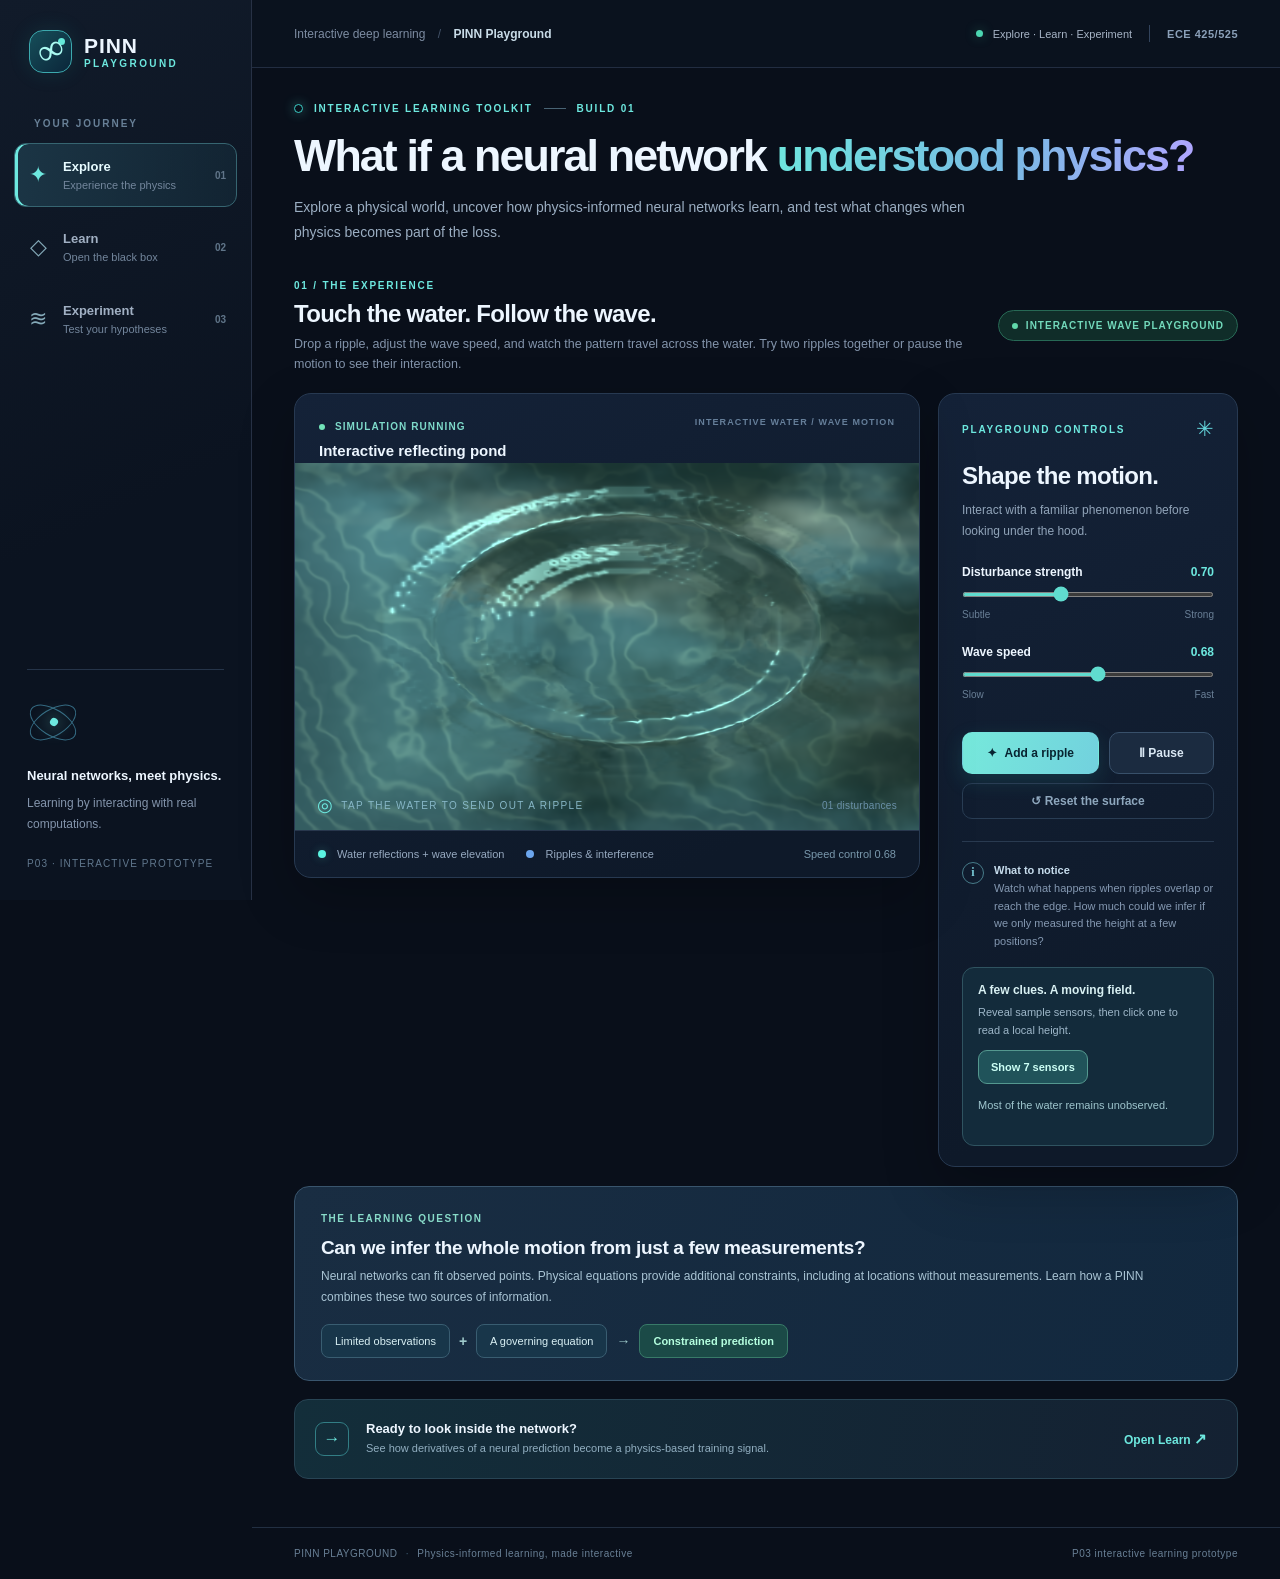
==== pinn-playground/index.html @ b694156a "Publish PINN Playground v5 CurveLinks for public sharing" ====
<!doctype html>
<html lang="en">
<head>
  <meta charset="utf-8" />
  <meta name="viewport" content="width=device-width, initial-scale=1" />
  <meta name="theme-color" content="#0a101c" />
  <title>PINN Playground — Interactive Physics-Informed Learning</title>
  <style>
:root{--bg:#090f1a;--left:#0d1522;--panel:#111d2d;--panel2:#172338;--border:#27334a;--muted:#8394ab;--muted2:#a0aec0;--text:#edf6ff;--cyan:#6de8df;--cyan2:#27b5c7;--purple:#aa9dff;--shadow:0 20px 55px rgba(0,0,0,.22)}*{box-sizing:border-box}html{scroll-behavior:smooth}body{margin:0;color:var(--text);background:var(--bg);font-family:Inter,ui-sans-serif,-apple-system,BlinkMacSystemFont,"Segoe UI",sans-serif;font-size:14px;-webkit-font-smoothing:antialiased}button,input{font:inherit}button{cursor:pointer}button:focus-visible,input:focus-visible{outline:2px solid var(--cyan);outline-offset:3px}button:disabled{opacity:.45;cursor:not-allowed}.app-shell{display:flex;min-height:100vh}.sidebar{width:252px;flex:none;background:linear-gradient(155deg,#111b2a,#0b1320 56%);border-right:1px solid #273145;min-height:100vh;padding:30px 14px;display:flex;flex-direction:column;position:sticky;top:0;height:100vh}.logo{display:flex;gap:12px;align-items:center;padding:0 15px 45px}.logo-art{position:relative;width:43px;height:43px;border:1px solid #3ca9ae;border-radius:14px;display:grid;place-items:center;background:linear-gradient(135deg,#164e59,#0b263a);box-shadow:0 0 22px #22beb51f}.logo-loop{font-family:Georgia,serif;font-size:37px;line-height:1;color:#aafaf1;transform:rotate(-26deg);margin-top:-4px}.logo-dot{position:absolute;background:#64e8d8;width:7px;height:7px;top:7px;right:6px;border-radius:50%}.logo-word{display:flex;flex-direction:column;line-height:1.15;letter-spacing:1px}.logo-word b{font-size:21px;letter-spacing:.9px}.logo-word small{font-size:10px;color:var(--cyan);font-weight:700;letter-spacing:2.4px}.nav-group-label{font-size:10px;letter-spacing:2px;color:#688097;font-weight:750;padding:0 20px 14px}.side-links{display:flex;flex-direction:column;gap:8px}.nav-link{width:100%;border:1px solid transparent;background:transparent;color:#a1b0c3;text-align:left;display:flex;align-items:center;gap:12px;border-radius:12px;padding:15px 10px;transition:background .2s,border-color .2s}.nav-link.active{background:linear-gradient(95deg,#1b3545,#16303f7f);border-color:#366571;box-shadow:inset 3px 0 0 var(--cyan);color:#e7fbff}.nav-link:hover{background:#1a2b3b}.nav-icon{font-size:22px;color:#84a9b8;width:26px;text-align:center;font-weight:400}.nav-link.active .nav-icon{color:var(--cyan)}.nav-link span:nth-child(2){flex:1;display:flex;flex-direction:column;gap:5px}.nav-link b{font-size:13px;font-weight:700}.nav-link small{font-size:11px;color:#73869c}.nav-index{font-size:10px;color:#607589;font-weight:600}.sidebar-bottom{margin-top:auto;margin-inline:13px;border-top:1px solid #253449;padding-top:25px}.sidebar-bottom b{display:block;font-size:13px;line-height:1.5}.sidebar-bottom p{font-size:12px;color:var(--muted);line-height:1.7;margin:8px 0 20px}.tiny-orbit{width:62px;height:55px;position:relative;margin-bottom:16px}.tiny-orbit span{position:absolute;border:1px solid #356b83;border-radius:50%;width:52px;height:27px;top:14px;left:0;transform:rotate(32deg)}.tiny-orbit span:nth-child(2){transform:rotate(-32deg)}.tiny-orbit span:nth-child(3){width:8px;height:8px;border:0;background:var(--cyan);top:23px;left:23px;box-shadow:0 0 18px var(--cyan)}.version{font-size:10px;color:#61788e;letter-spacing:1.1px}.workspace{min-width:0;flex:1}.topbar{height:68px;padding:0 42px;display:flex;align-items:center;justify-content:space-between;border-bottom:1px solid #222d41;background:#0c1421b8}.breadcrumbs{color:#7d8ca2;font-size:12px}.breadcrumbs span{color:#435369;margin:0 9px}.breadcrumbs b{color:#c9dce8;font-weight:600}.topbar-right{display:flex;align-items:center;gap:10px;color:#a7b4c6;font-size:11px}.live-dot{width:7px;height:7px;background:#4cd6b1;border-radius:50%;box-shadow:0 0 12px #4bd8aa60}.topbar-divider{width:1px;height:17px;background:#32435c;margin:0 7px}.mini-mark{color:#8ba0b9;font-weight:700;letter-spacing:.5px}.main-content{max-width:1440px;margin:auto;padding:35px 42px 48px}.eyebrow,.section-kicker,.small-kicker{font-weight:750;letter-spacing:1.8px;font-size:10px;color:var(--cyan)}.eyebrow{display:flex;gap:11px;align-items:center}.eyebrow-pulse{border:1px solid #3dd1c9;border-radius:50%;width:9px;height:9px;display:inline-block;box-shadow:0 0 12px #59ddd670}.hero-line{width:22px;height:1px;background:#486374}.hero{margin:0 0 31px}.hero h1{font-size:clamp(30px,3.5vw,46px);letter-spacing:-1.9px;line-height:1.2;margin:15px 0 12px;max-width:990px;font-weight:760}.hero h1 span{background:linear-gradient(100deg,#6ee6de,#78bae4 55%,#b0a5ff);-webkit-background-clip:text;background-clip:text;color:transparent}.hero p{font-size:14px;color:#9baec2;line-height:1.8;max-width:720px;margin:0}.view{display:none}.view.active{display:block;animation:fadein .25s ease}@keyframes fadein{from{opacity:.4;transform:translateY(5px)}to{opacity:1;transform:translateY(0)}}.section-heading{display:flex;gap:15px;align-items:center;justify-content:space-between;margin-bottom:19px}.section-heading h2{font-size:24px;letter-spacing:-.7px;margin:8px 0 6px}.section-heading p{color:var(--muted);font-size:12.5px;line-height:1.6;margin:0;max-width:800px}.demo-pill{border:1px solid #276955;border-radius:100px;padding:9px 13px;font-size:10px;font-weight:700;letter-spacing:1px;white-space:nowrap;color:#72d9bb;background:#102d29}.tiny-check{display:inline-block;width:6px;height:6px;background:#61d8aa;border-radius:50%;vertical-align:middle;margin-right:4px}.explore-grid{display:grid;grid-template-columns:minmax(0,2.05fr) minmax(300px,.92fr);gap:18px}.stage-card,.controls-panel,.lesson-card,.result-card,.experiment-card,.history-card{background:linear-gradient(155deg,#142238,#0e1929 85%);border:1px solid #273951;border-radius:17px;box-shadow:var(--shadow)}.stage-card{overflow:hidden;position:relative}.stage-top{display:flex;justify-content:space-between;align-items:start;padding:23px 24px 4px;position:relative;z-index:2}.stage-top h3{font-size:15px;margin:9px 0 0}.stage-status{font-size:10px;color:#7edaca;font-weight:700;letter-spacing:1.1px}.stage-status span{width:6px;height:6px;background:#72e4b9;display:inline-block;border-radius:50%;margin-right:6px}.stage-label{font-size:9px;letter-spacing:1.1px;color:#667f9a;font-weight:750}.stage-card canvas{display:block;width:100%;height:367px;touch-action:none;cursor:crosshair}.canvas-hint{position:absolute;bottom:65px;left:22px;right:22px;display:flex;align-items:center;font-size:10px;letter-spacing:1.35px;color:#87b7c7;pointer-events:none}.mouse-graphic{color:var(--cyan);font-size:18px;margin-right:7px}.canvas-coord{margin-left:auto;font-size:10px;color:#6a90a8;letter-spacing:.3px}.stage-footer{border-top:1px solid #28374d;padding:17px 23px;display:flex;align-items:center;gap:22px;font-size:11px;color:#96a9c0}.legend-spot{display:inline-block;width:8px;height:8px;border-radius:50%;margin-right:8px}.legend-spot.cyan{background:#5af3e1;box-shadow:0 0 10px #5af3e142}.legend-spot.blue{background:#6ca6ed}.legend-spot.purple{background:#a599ff}.stage-fps{margin-left:auto;color:#7998ac}.controls-panel{padding:23px 23px 20px}.panel-topline{display:flex;justify-content:space-between;align-items:center}.sparkle{font-size:21px;color:#63d3d9}.controls-panel h3{font-size:24px;line-height:1.2;letter-spacing:-.7px;margin:21px 0 9px}.controls-panel>p{color:#91a4b9;font-size:12px;line-height:1.75;margin:0 0 23px}.control-row{display:flex;align-items:center;justify-content:space-between;gap:10px;margin:0 0 13px;font-size:12px;font-weight:600}.control-row span{font-size:12px;color:var(--cyan);font-variant-numeric:tabular-nums}.control-row.second{margin-top:25px}input[type=range]{width:100%;accent-color:#60dccf;cursor:pointer;display:block;margin:0;height:5px}.range-ends{display:flex;justify-content:space-between;font-size:10px;color:#697f96;margin-top:12px}.button-pair{display:grid;grid-template-columns:1fr .77fr;gap:10px;margin-top:32px}.primary-btn,.secondary-btn,.reset-btn{border-radius:10px;border:1px solid transparent;padding:13px 10px;font-size:12px;font-weight:750}.primary-btn{background:linear-gradient(110deg,#76e9db,#72d1de);color:#082431;box-shadow:0 7px 20px #27aea72c}.primary-btn:hover{filter:brightness(1.1)}.primary-btn span{margin-right:5px}.secondary-btn{background:#1b2b40;color:#dae8f4;border-color:#38506a}.secondary-btn:hover,.reset-btn:hover{background:#28405b}.reset-btn{width:100%;color:#8ea7bd;background:transparent;border-color:#293d54;margin-top:9px;padding:10px}.panel-fact{display:flex;gap:10px;border-top:1px solid #293a50;margin-top:22px;padding-top:20px}.fact-icon{display:grid;place-items:center;width:22px;height:22px;flex:none;border:1px solid #477b89;border-radius:50%;font-family:Georgia;color:#78c8d5;font-weight:bold;font-size:12px}.panel-fact p{margin:0;color:#8498b1;font-size:11px;line-height:1.62}.panel-fact b{color:#c6dcec}.bottom-strip{margin-top:18px;border:1px solid #284454;border-radius:14px;background:linear-gradient(100deg,#132e3a,#142132);display:flex;align-items:center;gap:17px;padding:18px 20px}.bottom-strip-icon{display:grid;place-items:center;width:34px;height:34px;flex:none;border-radius:9px;border:1px solid #327e85;color:var(--cyan);font-size:17px}.bottom-strip>div:nth-child(2){flex:1;display:flex;flex-direction:column;gap:5px}.bottom-strip strong{font-size:13px}.bottom-strip span{color:#91aec0;font-size:11px;line-height:1.45}.inline-link{color:var(--cyan);border:0;background:transparent;font-weight:750;font-size:12px;white-space:nowrap;padding:10px}.inline-link span{color:inherit;font-size:15px}.mobile-tabs{display:none}footer{border-top:1px solid #222f42;padding:20px 42px;color:#698096;display:flex;justify-content:space-between;gap:10px;font-size:10px;letter-spacing:.5px}footer i{font-style:normal;color:#416075;margin:0 5px}
/* Learn */.learn-flow{display:flex;align-items:stretch;gap:6px;margin:21px 0 18px}.flow-box{min-width:0;flex:1;border-radius:12px;border:1px solid #35415b;background:#15233a;padding:17px 14px 15px;position:relative}.flow-box.neural{background:#1a293c;border-color:#3e6177}.flow-box.highlight-flow{background:#15343c;border-color:#388384}.flow-number{font-size:10px;color:#71bcd1;font-weight:750;letter-spacing:1px;margin-bottom:14px}.flow-box b{display:block;font-size:13px}.flow-box p{font-family:Georgia,"Times New Roman",serif;margin:13px 0;font-size:15px;color:#86e4da}.flow-box small{font-size:10px;color:#7890a9}.flow-arrow{display:flex;align-items:center;font-size:25px;color:#578c94}.learn-grid{display:grid;grid-template-columns:1fr 1fr;gap:18px}.lesson-card,.result-card{padding:24px;min-height:401px}.card-heading{display:flex;align-items:start;justify-content:space-between;gap:12px}.card-heading h3{font-size:22px;letter-spacing:-.6px;margin:8px 0 12px}.subtle-tag{background:#192d3c;border:1px solid #355161;color:#99bfca;border-radius:100px;font-size:9px;letter-spacing:1px;padding:8px 11px;font-weight:700;white-space:nowrap}.lesson-card>p{font-size:12px;color:#8aa0b7;line-height:1.65;margin:0 0 22px}.probe-controls{display:grid;grid-template-columns:repeat(3,minmax(0,1fr));gap:14px}.probe-controls label{display:block;font-size:11px;color:#a7b9cd;font-weight:600;margin-bottom:14px}.probe-controls label span{display:block;color:var(--cyan);margin-top:5px;font-variant-numeric:tabular-nums}.probe-mini{border-top:1px solid #2c3e50;margin-top:24px;padding-top:16px;display:flex;align-items:center;gap:20px}.probe-mini canvas{width:50%;max-height:135px;border:1px solid #284154;border-radius:9px}.probe-mini>div{flex:1}.probe-mini p{font-size:11px;color:#8c9eb5;line-height:1.65}.probe-coordinate{display:inline-block;color:#7bdad2;background:#18373f;border-radius:7px;padding:7px 10px;font-size:11px;font-variant-numeric:tabular-nums}.value-tiles{display:grid;grid-template-columns:1fr 1fr;gap:12px}.value-tiles>div{background:#101c2d;border:1px solid #2c3b50;border-radius:10px;padding:14px}.value-tiles span,.value-tiles small{display:block;font-size:10px;color:#8ea1b5}.value-tiles strong{display:block;font-size:25px;letter-spacing:-.7px;margin:11px 0;color:#e4f8fc;font-variant-numeric:tabular-nums}.value-tiles small{font-family:Georgia,serif}.residual-result{border:1px solid #377880;border-radius:10px;background:linear-gradient(90deg,#193945,#13313c);margin-top:13px;display:flex;align-items:center;justify-content:space-between;padding:14px;gap:10px}.residual-result span{font-size:9px;letter-spacing:1.3px;color:#69d9d8;font-weight:700}.residual-result p{font-size:12px;color:#b5d4dd;margin:5px 0 0;font-family:Georgia,serif}.residual-result strong{font-size:25px;color:#84f7e7;font-variant-numeric:tabular-nums}.result-note{display:flex;gap:11px;margin-top:15px}.result-note>span{font-size:17px;color:var(--cyan)}.result-note p{color:#93afbd;font-size:11px;line-height:1.65;margin:0}.result-note b{color:#d1e9e6}.concept-strip{display:grid;grid-template-columns:1fr 60px 1fr;border:1px solid #2c3c52;border-radius:14px;margin-top:18px;background:#111d2b;overflow:hidden}.concept-strip>div:first-child,.concept-strip>div:last-child{padding:21px 23px}.concept-strip h3{font-size:15px;margin:11px 0 7px}.concept-strip h3 em{font-style:normal;color:var(--cyan)}.concept-strip p{color:#879bb2;margin:0;font-size:11px;line-height:1.65}.compare-line{display:grid;place-items:center;border-left:1px solid #243a4c;border-right:1px solid #243a4c}.compare-line span{font-size:22px;color:var(--cyan)}
/* Experiment */.experiment-card{padding:24px}.experiment-head{display:flex;justify-content:space-between;align-items:center}.experiment-head h3{font-size:21px;letter-spacing:-.3px;margin:8px 0 0}.model-switch{display:grid;grid-template-columns:repeat(3,1fr);gap:10px;margin:23px 0}.model-option{text-align:left;border-radius:11px;padding:14px 16px;background:#121f30;border:1px solid #354458;color:#b6c6d7;display:flex;flex-direction:column;gap:5px}.model-option.active{background:linear-gradient(120deg,#1a4748,#123840);border-color:#5fbabb;box-shadow:inset 3px 0 #73ebde;color:#e5fffe}.model-option:hover{border-color:#7297a8}.model-option b{font-size:12px}.model-option span{font-size:11px;color:#86a4af}.time-row{display:flex;gap:16px;align-items:center;margin-bottom:20px}.time-row label{white-space:nowrap;color:#94a8bb;font-size:11px}.time-row strong{color:var(--cyan);margin-left:10px}.time-row input{flex:1}.viz-three{display:grid;grid-template-columns:repeat(3,minmax(0,1fr));gap:14px}.heat-panel{min-width:0;background:#0d1725;border:1px solid #304158;border-radius:11px;overflow:hidden}.heat-head{display:flex;align-items:center;gap:8px;padding:12px 13px}.heat-head span{font-size:9px;color:#78cbd2}.heat-head b{font-size:12px}.heat-panel canvas{display:block;width:100%;height:204px;image-rendering:auto}.heat-panel small{display:block;color:#7f95a8;font-size:10px;padding:11px 13px;line-height:1.35}.metric-row{display:grid;grid-template-columns:repeat(3,1fr);gap:12px;margin-top:16px}.metric-row>div{border:1px solid #304b5b;background:#132638;padding:16px;border-radius:11px}.metric-row span{display:block;color:#7d9eb4;font-size:9px;letter-spacing:.8px;font-weight:700;min-height:25px}.metric-row strong{font-size:24px;color:#85eddf;display:block;margin-top:5px;font-variant-numeric:tabular-nums}.history-card{padding:24px;margin-top:18px}.history-card canvas{width:100%;height:175px;display:block;margin-top:8px}.history-legend{display:flex;gap:20px;color:#91a6b9;font-size:11px}.history-note{margin:15px 0 0;color:#8094aa;font-size:10px;line-height:1.6}
@media(max-width:1250px){.sidebar{width:216px}.main-content{padding:31px 25px}.topbar{padding:0 25px}.explore-grid{grid-template-columns:1.6fr 1fr}.controls-panel{padding:19px}.stage-card canvas{height:343px}}@media(max-width:980px){.sidebar{display:none}.main-content{padding:26px}.mobile-tabs{display:flex;gap:8px;margin-bottom:23px}.mobile-tabs button{padding:9px 14px;border:1px solid #2d4655;background:#142136;color:#9dadc0;border-radius:10px}.mobile-tabs button.active{border-color:#59aea8;color:#77e9d9}.stage-card canvas{height:330px}}@media(max-width:750px){.topbar{padding:0 17px}.mini-mark,.topbar-divider{display:none}.main-content{padding:22px 14px 36px}.hero h1{font-size:32px}.section-heading{align-items:start;flex-direction:column}.explore-grid,.learn-grid{grid-template-columns:1fr}.stage-card canvas{height:320px}.learn-flow{display:grid;grid-template-columns:1fr 16px 1fr}.flow-arrow{display:none}.concept-strip{grid-template-columns:1fr}.compare-line{height:35px}.viz-three{grid-template-columns:1fr}.heat-panel canvas{height:240px}.metric-row{grid-template-columns:1fr}.experiment-head{align-items:start;flex-direction:column;gap:9px}.model-switch{grid-template-columns:1fr}.time-row{flex-direction:column;align-items:stretch}.bottom-strip{flex-wrap:wrap}.inline-link{margin-left:auto}footer{padding:18px;flex-direction:column}}@media(max-width:460px){.hero h1{font-size:27px}.topbar-right{font-size:9px}.breadcrumbs{font-size:10px}.stage-top{padding:18px}.stage-card canvas{height:260px}.stage-footer{gap:10px;padding:14px;font-size:9px}.controls-panel{padding:19px}.probe-controls{grid-template-columns:1fr}.probe-mini{flex-direction:column}.probe-mini canvas{width:100%}}

.generic-principle{background:linear-gradient(100deg,#102f37,#142438);border:1px solid #2b6d75;border-radius:12px;padding:14px 19px;display:flex;gap:18px;align-items:center;margin:13px 0 0}.generic-principle strong{flex:none;color:#7de4df;font-size:10px;letter-spacing:1.3px}.generic-principle span{color:#b1c8d7;font-size:12px;line-height:1.6}.generic-principle em{font-family:Georgia,serif;color:#d2e8ee;font-size:14px;font-style:normal}@media(max-width:600px){.generic-principle{align-items:start;flex-direction:column;gap:7px}}

/* The water is a reflective pool, not a gridded height-mesh plot. */
#water-canvas{cursor:crosshair;touch-action:manipulation;background:radial-gradient(ellipse at 50% 30%,#275b64,#0b2529)}

/* v3: structured Learn page adapted from the P03 brainstorming sheet.
 * White lesson cards deliberately separate explanation from the dark live-compute panels.
 */
.learn-intro{display:flex;align-items:flex-start;gap:15px;border:1px solid #315f72;background:linear-gradient(125deg,#132f40,#13253a);padding:16px 19px;border-radius:13px;color:#c9e3ee;font-size:13px;line-height:1.72;margin-bottom:17px}
.learn-intro b{color:#f4fcff}.learn-intro em{font-style:normal;color:#83f1e2;font-weight:700}.intro-star{display:grid;place-items:center;flex:none;border:1px solid #3d8692;background:#1f5364;border-radius:11px;width:33px;height:33px;color:#a2faf0;font-size:22px}
.learn-lesson-grid{display:grid;grid-template-columns:repeat(3,minmax(0,1fr));align-items:stretch;gap:14px}
.learn-chapter{background:#f7faff;color:#24354e;border:1px solid #b8c9e1;border-radius:15px;padding:19px 17px 16px;min-width:0;box-shadow:0 14px 25px #00000024;display:flex;flex-direction:column;gap:12px}
.chapter-head{display:flex;gap:10px;align-items:center;padding-bottom:9px;border-bottom:1px solid #e0e8f3}
.chapter-index{flex:none;width:31px;height:31px;border-radius:50%;display:grid;place-items:center;color:#fff;font-size:15px;background:#286ee2;box-shadow:0 5px 11px #2467d13f;font-weight:750}
.chapter-head h3{margin:0;color:#172d51;font-size:16px;letter-spacing:-.25px;line-height:1.25}
.chapter-head p{margin:3px 0 0;color:#66819f;font-size:10.5px;line-height:1.3}
.chapter-intro{font-size:12px;line-height:1.63;color:#566b87;margin:0;min-height:90px}
.chapter-intro b{color:#234b84}
.nn-visual{border:1px solid #dce5f2;background:#fff;border-radius:10px;padding:10px 7px;display:flex;align-items:center;justify-content:space-between;gap:3px;min-height:113px}
.nn-inout{flex:none;width:65px;display:flex;flex-direction:column;align-items:center;justify-content:center;gap:5px;background:#eaf3ff;border-radius:8px;min-height:49px;border:1px solid #cae0fb}
.nn-inout b{font-family:Georgia,'Cambria Math',serif;font-size:14px;color:#184b95;font-weight:650;white-space:nowrap}.nn-inout small{font-size:9px;color:#6682a5}
.nn-inout.output{width:58px;background:#eaf8ff}.nn-arrow{color:#88a8ce;font-size:18px;font-weight:700;flex:none}
.nn-svg{width:100%;min-width:70px;height:90px}
.learning-subhead{display:flex;gap:10px;align-items:baseline;justify-content:space-between;margin-top:2px}.learning-subhead b{color:#203854;font-size:12px}.learning-subhead small{color:#7a8da6;font-size:10px}
.learn-chart{display:block;width:100%;height:150px;min-width:0;background:#fff;border:1px solid #dce6f3;border-radius:9px}
.equation-box{padding:12px 12px 11px;border-radius:9px;background:#e9f1fc;border:1px solid #d2e2f5;display:flex;flex-direction:column;gap:6px}
.equation-box span{font-size:10px;font-weight:750;letter-spacing:.7px;color:#386aa8;text-transform:uppercase}
.equation-box strong{font-family:Georgia,'Cambria Math',serif;font-size:14px;font-weight:550;line-height:1.5;overflow-wrap:anywhere;color:#234a82}
.equation-box small{font-size:10.5px;color:#677e9b;line-height:1.4}
.equation-box.blue{margin-top:auto}.equation-box.gold{background:#fff7e6;border-color:#f5dbaf}.equation-box.gold strong{color:#7b5723}.equation-box.gold span{color:#a87934}
.physics-example{background:#eaf0fb;border:1px solid #d8e2f5;border-radius:9px;padding:11px;display:flex;flex-direction:column;align-items:center;gap:4px}
.physics-example span{font-size:9px;letter-spacing:.8px;font-weight:800;color:#5575a0}.physics-example strong{font-family:Georgia,'Cambria Math',serif;font-size:20px;color:#1f5598;font-weight:500}.physics-example small{text-align:center;color:#6b82a0;font-size:10px}
.physics-mini-flow{display:flex;gap:6px;align-items:center;justify-content:space-between;padding:0 2px}
.physics-mini-flow>span{font-size:17px;color:#87a0be}.physics-mini-flow>div{display:flex;flex-direction:column;align-items:center;justify-content:center;gap:3px;flex:1;min-width:0;border:1px solid #d6e1f0;background:#fff;padding:8px 4px;border-radius:7px;color:#3561a4;font-weight:750;font-family:Georgia,serif;font-size:15px;min-height:60px}
.physics-mini-flow>div small{font-family:Inter,system-ui,sans-serif;color:#71849e;font-weight:500;font-size:8.5px;text-align:center}
.physics-mini-flow>div.auto-diff-node{background:#e7f0ff;color:#2169d3;border-color:#aac8f3}
.sample-legend{display:flex;flex-wrap:wrap;gap:11px 15px;font-size:9.5px;color:#536b85;font-weight:600}.sample-legend span{display:inline-flex;align-items:center;gap:5px}.sample-dot{display:inline-block;width:8px;height:8px;border-radius:50%}.sample-data{background:#3489e9}.sample-physics{background:#df9040}
.learning-caption{color:#607997;font-size:10px;line-height:1.5;margin:0}
.loss-ingredients{display:flex;flex-direction:column;gap:7px}
.loss-item{display:flex;gap:9px;align-items:center;padding:8px;border:1px solid #dfe6ef;background:white;border-radius:9px;min-height:53px}
.loss-glyph{flex:none;display:grid;place-items:center;width:32px;height:34px;border-radius:8px;font-size:14px;font-weight:800}
.loss-glyph.data{color:#2b73cd;background:#e7f2ff}.loss-glyph.physics{color:#c7772d;background:#fff0dd;font-size:21px}.loss-glyph.initial{color:#12939c;background:#e2f7f7;font-size:10px}.loss-glyph.boundary{color:#8556bf;background:#f2ebfc;font-size:17px}.loss-glyph.velocity{color:#6879b6;background:#ebefff;font-size:20px}
.loss-item>div{min-width:0}.loss-item b{display:flex;justify-content:space-between;gap:6px;font-size:10.8px;line-height:1.2;color:#1d3150}.loss-item b em{font-family:Georgia,serif;font-weight:600;font-size:11px;color:#4774a6;white-space:nowrap}.loss-item small{display:block;font-size:9.6px;line-height:1.45;color:#6f83a0;margin-top:4px}
.total-loss{margin-top:auto;padding:11px;background:#eaf3ff;border:1px solid #ccdef6;border-radius:10px;display:flex;flex-direction:column;gap:5px}
.total-loss span{font-size:9.5px;color:#3565a6;font-weight:800;letter-spacing:.7px}.total-loss strong{font-family:Georgia,'Cambria Math',serif;font-size:12.7px;line-height:1.7;color:#21518c;font-weight:650;overflow-wrap:anywhere}.total-loss small{font-size:10px;color:#6d809d}
.learning-aha{display:flex;align-items:flex-start;gap:10px;background:#fff5d7;border:1px solid #f5dc91;border-radius:9px;padding:10px;color:#715321}.learning-aha>span{font-size:20px;color:#bd8108}.learning-aha p{font-size:10.7px;line-height:1.5;margin:0}.learning-aha em{font-style:normal;font-weight:750}
.takeaway-panel{border:1px solid #396c7a;background:linear-gradient(100deg,#14283c,#102336);padding:16px 20px 18px;border-radius:13px;margin-top:17px}
.takeaway-title{display:flex;align-items:center;gap:10px;margin-bottom:13px}.takeaway-symbol{width:27px;height:27px;border-radius:8px;background:#226579;color:#b1fff0;display:grid;place-items:center;font-size:18px}.takeaway-title b{font-size:14px;color:#f3fdff}.takeaway-title>span:last-child{color:#9fbac9;font-size:11px;margin-left:4px}
.takeaway-steps{display:grid;grid-template-columns:repeat(4,1fr);gap:10px}.takeaway-steps>div{padding:11px;min-height:82px;border:1px solid #315167;border-radius:9px;background:#152e42;display:flex;flex-direction:column;gap:6px;position:relative;padding-left:38px}.takeaway-steps>div>span{display:grid;place-items:center;background:#1d6b96;color:#dafaff;width:22px;height:22px;border-radius:50%;font-size:11px;font-weight:800;position:absolute;left:10px;top:10px}.takeaway-steps b{font-size:11px;color:#f2fbff}.takeaway-steps small{font-size:10px;line-height:1.5;color:#a5bdc9}
.numerical-inspector{background:linear-gradient(140deg,#132338,#0b1829);border:1px solid #30506c;border-radius:14px;margin-top:16px;overflow:hidden}
.numerical-inspector>summary{cursor:pointer;display:flex;align-items:center;gap:13px;padding:16px 20px;list-style:none}
.numerical-inspector>summary::-webkit-details-marker{display:none}
.inspector-icon{flex:none;width:33px;height:33px;display:grid;place-items:center;border-radius:10px;background:#153d4e;border:1px solid #367585;color:#7bead9;font-size:19px}
.numerical-inspector summary span:nth-child(2){display:flex;flex-direction:column;gap:5px}.numerical-inspector summary b{color:#f1ffff;font-size:13px}.numerical-inspector summary small{font-size:11px;color:#96abbd}.inspector-chevron{margin-left:auto;font-size:24px;color:#7fc7cd;transition:transform .2s}.numerical-inspector[open] .inspector-chevron{transform:rotate(180deg)}.inspector-content{border-top:1px solid #30465a;padding:19px}.inspector-intro{line-height:1.6;color:#9fc1d0;font-size:12px;margin-bottom:17px}.inspector-intro b{color:#d9f5fa}.numerical-inspector .learn-grid{margin-top:0}
/* v3: transparent training model specification and continuity from Explore. */
.experiment-bridge{border:1px solid #387b83;background:linear-gradient(125deg,#102c3b,#15273b 65%,#19233a);border-radius:15px;padding:19px 21px;margin-bottom:17px}
.bridge-kicker{font-size:10px;letter-spacing:1.4px;color:#79e0db;font-weight:750}
.bridge-row{display:grid;grid-template-columns:1fr 40px 1fr;gap:9px;align-items:center;margin-top:13px}
.bridge-row>div{min-width:0;background:#173344;border:1px solid #355b6f;border-radius:10px;padding:13px 14px;display:flex;flex-direction:column;gap:5px;min-height:86px}
.bridge-row>div>span{font-size:9px;letter-spacing:1.3px;color:#76b6cd;font-weight:800}.bridge-row b{font-size:15px;color:#f0fbff}.bridge-row small{font-size:11px;color:#a0c0d0;line-height:1.5}.bridge-arrow{text-align:center;color:#80e9e0;font-size:25px}
.experiment-bridge>p{color:#b9d0dc;font-size:12px;line-height:1.6;margin:13px 0 8px}.experiment-bridge>p b{color:white}.experiment-bridge>p em{font-style:normal;color:#8cefe6;font-weight:750}
.bridge-equation{border-top:1px solid #3a6171;padding-top:12px;color:#8abacc;font-weight:700;display:flex;align-items:center;gap:12px;font-size:10px;letter-spacing:.9px}.bridge-equation strong{font-family:Georgia,'Cambria Math',serif;font-size:17px;color:#9beddf;letter-spacing:0;font-weight:600}
.model-spec{background:linear-gradient(155deg,#17243a,#101d31);border:1px solid #36536e;border-radius:15px;padding:21px 23px;margin-bottom:18px}
.model-spec-title{display:flex;align-items:center;justify-content:space-between;gap:10px}.model-spec-title h3{margin:6px 0 0;font-size:19px;letter-spacing:-.35px}.model-spec-summary{font-size:12px;line-height:1.7;color:#aabfd2;margin:15px 0 15px}.model-spec-summary b{color:#e3f6fe}
.model-spec-grid{display:grid;grid-template-columns:repeat(4,minmax(0,1fr));gap:9px}
.model-spec-grid>div{border:1px solid #31526b;border-radius:10px;background:#122b41;padding:12px 11px;min-width:0;display:flex;flex-direction:column;gap:7px}
.model-spec-grid span{color:#79c6d5;font-size:9px;font-weight:800;letter-spacing:1px}.model-spec-grid b{color:#f0fdff;font-size:13px;line-height:1.3}.model-spec-grid small{color:#8eacc1;font-size:10px;line-height:1.5}
.model-loss-equation{display:flex;align-items:center;gap:13px;flex-wrap:wrap;border-top:1px solid #2a485d;margin-top:14px;padding-top:14px}.model-loss-equation span{color:#76bbc8;font-weight:750;font-size:10px;letter-spacing:.7px}.model-loss-equation strong{font-family:Georgia,'Cambria Math',serif;color:#c6e8f5;font-size:14px;font-weight:550;line-height:1.6}
.model-future{color:#9eb4c7;font-size:11px;line-height:1.65;margin:12px 0 0}.model-future b{color:#c4e3ef}.model-future em{font-style:normal;color:#92ede0;font-weight:800}
@media(max-width:1250px){.learn-lesson-grid{grid-template-columns:repeat(3,minmax(0,1fr));gap:10px}.learn-chapter{padding:16px 12px}.nn-inout{width:53px}.nn-inout.output{width:49px}.nn-svg{min-width:54px}.chapter-head h3{font-size:14.5px}.model-spec-grid{grid-template-columns:repeat(2,minmax(0,1fr))}}
@media(max-width:950px){.learn-lesson-grid{grid-template-columns:1fr;gap:16px}.learn-chapter{padding:19px;gap:13px}.chapter-intro{min-height:0}.nn-svg{max-width:160px}.learn-chart{max-width:560px;height:172px}.takeaway-steps{grid-template-columns:repeat(2,1fr)}.learn-lesson-grid .total-loss{margin-top:7px}.bridge-row{grid-template-columns:1fr 27px 1fr}}
@media(max-width:650px){.learn-intro{font-size:12px}.takeaway-title{align-items:flex-start;flex-wrap:wrap}.takeaway-title>span:last-child{width:100%;margin-left:0}.takeaway-steps{grid-template-columns:1fr}.model-spec-title{flex-direction:column;align-items:flex-start}.model-spec-grid{grid-template-columns:1fr}.bridge-row{grid-template-columns:1fr;gap:3px}.bridge-arrow{transform:rotate(90deg)}.bridge-equation{flex-wrap:wrap}.model-loss-equation strong{font-size:12px}.learn-chapter{padding:15px}.chapter-intro{font-size:11.5px}}

.observed-tip{background:#f0f5fc;border:1px dashed #c9d7ea;border-radius:9px;color:#5f7695;line-height:1.6;font-size:10.5px;padding:10px 11px}.observed-tip b{color:#24528b}.bridge-equation small{font-size:10px;color:#8cb5c7;letter-spacing:0;font-weight:500}

/* V4: a progressive, general PINN guided explainer. Domain-independent. */
.learn-guide-label{border:1px solid #355c74;background:#10283b;color:#a1e9df;font-size:10px;font-weight:750;letter-spacing:.8px;border-radius:999px;padding:10px 14px;white-space:nowrap}
.learn-principle{display:flex;align-items:center;gap:17px;background:linear-gradient(110deg,#122f3b,#14263a);border:1px solid #36707a;border-radius:14px;padding:20px 23px;margin:0 0 19px}.learn-principle-mark{flex:none;width:48px;height:48px;display:grid;place-items:center;font-size:28px;color:#84fae4;border:1px solid #40898c;border-radius:15px;background:#15505b}.learn-principle strong{font-size:16px;color:#eafafd}.learn-principle p{font-size:12px;line-height:1.6;color:#a9c6cf;margin:6px 0 0;max-width:900px}.learn-principle em{font-style:normal;color:#7fe7de;font-weight:700}
.lesson-rail{display:grid;grid-template-columns:repeat(4,minmax(0,1fr));gap:12px;margin-bottom:17px}.lesson-tab{background:#121f32;border:1px solid #2e455b;padding:14px 13px;display:flex;align-items:center;gap:12px;text-align:left;color:#c6d6e6;border-radius:12px;transition:.15s ease}.lesson-tab:hover{border-color:#5aa7ac;background:#1b3244}.lesson-tab.active{background:linear-gradient(115deg,#215259,#172c44);border-color:#59b6ae;box-shadow:inset 0 3px 0 #65e0cd}.lesson-tab .lesson-number{display:grid;place-items:center;flex:none;width:31px;height:31px;border-radius:9px;background:#24364b;color:#87acbf;font-size:11px;font-weight:800}.lesson-tab.active .lesson-number{background:#6cded2;color:#062936}.lesson-tab>span:last-child{display:flex;flex-direction:column;gap:5px;min-width:0}.lesson-tab b{font-size:12.5px}.lesson-tab small{font-size:10px;color:#8ea5bb;line-height:1.3}
.learning-stage{border:1px solid #30465e;border-radius:17px;overflow:hidden;background:linear-gradient(145deg,#132238,#0d192b);min-height:445px}.learning-stage[hidden]{display:none!important}.learning-stage-top{background:#1a2b3e;border-bottom:1px solid #314b63;padding:13px 22px;display:flex;gap:12px;align-items:center;justify-content:space-between}.learning-stage-top span{font-size:10px;letter-spacing:1.4px;color:#89dfdc;font-weight:750}.learning-stage-top b{font-size:11px;color:#a4b9ce;font-weight:600}.learn-canvas-layout{display:grid;grid-template-columns:minmax(0,1.23fr) minmax(300px,.82fr);gap:0;align-items:stretch}.learn-figure{min-width:0;padding:23px 25px 21px;border-right:1px solid #30465e;background:radial-gradient(circle at 60% 30%,#1c344e,#121f33 75%)}.learn-figure-title{font-size:14px;font-weight:760;color:#f4ffff;line-height:1.4;margin-bottom:20px}.learn-detail{padding:26px 25px 20px;display:flex;flex-direction:column;align-items:stretch;gap:12px}.detail-eyebrow{font-size:9.7px;color:#7adbcf;font-weight:800;letter-spacing:1.2px}.learn-detail h3{font-size:20px;letter-spacing:-.5px;line-height:1.28;margin:2px 0 5px}.learn-detail p{font-size:12px;color:#a6bdd1;line-height:1.73;margin:0}.learn-detail em{font-style:normal;color:#83e4df;font-weight:700}.fig-caption{font-size:11px;color:#9ab6c8;line-height:1.65;margin-top:18px}.learn-next{border-left:3px solid #64e0ce;padding:11px 13px;color:#b7d8dd;font-size:12px;line-height:1.6;background:#17374555;border-radius:0 7px 7px 0}.learn-next-btn{background:#1f4c58;border:1px solid #498d94;color:#c5fffa;padding:11px 15px;border-radius:9px;font-size:12px;font-weight:750;text-align:center;align-self:flex-start;margin-top:auto}.learn-next-btn:hover{background:#276672}.learn-next-btn span{font-size:16px;margin-left:12px}.learn-concept-pair{display:grid;grid-template-columns:repeat(2,minmax(0,1fr));gap:9px}.learn-concept-pair.vertical{grid-template-columns:1fr}.learn-concept-pair div{border:1px solid #2e495a;background:#182b3e;border-radius:10px;padding:12px}.learn-concept-pair b{display:block;color:#e1f7f9;font-size:12px;margin-bottom:5px}.learn-concept-pair small{display:block;font-size:10.7px;line-height:1.55;color:#9cb6ca}.general-network-figure{min-height:226px;display:flex;align-items:center;justify-content:space-between;gap:9px;padding:12px;background:#102437;border:1px solid #304b5f;border-radius:14px}.network-io{flex:1;min-width:0;display:flex;flex-direction:column;align-items:center;gap:9px;text-align:center;background:#203b56;border:1px solid #4c7b94;padding:19px 8px;border-radius:10px}.network-io.result{background:#214c55;border-color:#458d94}.network-io>span,.network-core>small{font-size:9px;letter-spacing:1px;color:#9ebacb}.network-io b{font-family:Georgia,serif;font-size:19px;color:#efffff}.network-io small{font-size:10px;color:#bad2da;line-height:1.4}.flow-chevron{font-size:23px;color:#6ae1d6}.network-core{display:flex;flex-direction:column;align-items:center;justify-content:center;gap:5px;min-width:180px;flex:1.15}.network-dots{display:flex;gap:14px}.network-dots.mid{padding-inline:18px}.network-dots span{font-size:17px;color:#80c5ff;text-shadow:0 0 12px #63baff33}.network-dots.mid span{color:#aeabff}.network-core b{font-size:12px;color:#eaf6ff;margin-top:7px}.network-core small{color:#a6b5c9}
.sample-selection{display:grid;grid-template-columns:repeat(4,minmax(0,1fr));gap:6px;margin:0 0 12px}.sample-pick{min-width:0;background:#1b3046;border:1px solid #34506a;color:#a6c1d4;font-size:10px;font-weight:750;padding:10px 4px;border-radius:8px}.sample-pick.active{border-color:#59bfbc;background:#23545d;color:#c7fff6}.sample-pick:hover{border-color:#68bdbb}#general-samples-canvas{width:100%;height:auto;max-height:300px;display:block;border-radius:9px;background:#0c2237;border:1px solid #375368}.sample-explanation{font-size:11px;color:#a8c3d2;line-height:1.7;margin-top:11px;min-height:42px}.sample-explanation b{color:#b0f3e3}.law-list{display:flex;flex-direction:column;gap:8px}.law-list>div{display:flex;align-items:center;gap:11px;padding:10px 11px;border:1px solid #334c61;background:#172a3d;border-radius:10px}.law-glyph{width:35px;height:35px;display:grid;place-items:center;border-radius:9px;flex:none;font-size:16px;font-weight:700}.law-glyph.pde{background:#503c2c;color:#ffd7a3}.law-glyph.ic{background:#184b54;color:#7cfbe3}.law-glyph.bc{background:#3c3157;color:#c5b1ff}.law-glyph.obs{background:#223c65;color:#96bdf9}.law-list p{margin:0}.law-list b{display:block;color:#e1effa;font-size:11.5px;margin-bottom:4px}.law-list small{font-size:10.5px;color:#9cb4c6;line-height:1.4;display:block}.learn-note{padding:10px;background:#20374980;border-left:3px solid #7998c4;border-radius:0 8px 8px 0}
.autodiff-flow{display:flex;justify-content:space-between;gap:7px;align-items:center}.ad-main{flex:1;min-width:0;border:1px solid #3e6c80;background:#1b3b51;border-radius:12px;padding:15px 8px;min-height:112px;display:flex;align-items:center;justify-content:center;gap:7px;flex-direction:column;text-align:center}.ad-main span,.residual-bar span{font-size:9px;font-weight:750;letter-spacing:.8px;color:#93b8cd}.ad-main b{font-size:18px;font-family:Georgia,serif;color:#f0fcff}.ad-main small{font-size:9.5px;line-height:1.3;color:#b8d0df}.ad-main.ad-highlight{background:#4a392e;border-color:#a97840}.ad-arrow{font-size:22px;color:#85d9d3}.ad-down{text-align:center;font-size:27px;color:#6edbd2;padding:9px}.residual-bar{display:grid;grid-template-columns:1fr 1fr;gap:8px}.residual-bar>div{border-radius:11px;border:1px solid #826c57;background:#322e34;padding:18px 12px;min-height:100px;display:flex;flex-direction:column;gap:10px;text-align:center;justify-content:center}.residual-bar strong{font-family:Georgia,serif;font-size:15px;color:#fff0d8;font-weight:500;line-height:1.5}
.training-toggle{display:grid;grid-template-columns:1fr 1fr;gap:7px;margin-bottom:18px}.training-mode{border:1px solid #37536a;border-radius:9px;background:#192b3d;color:#a6bacc;font-size:11px;padding:11px 7px;font-weight:750}.training-mode.active{color:#c8fff8;background:#23505c;border-color:#5cb5b2}.objective-visual{border:1px solid #34546b;background:#0f2639;border-radius:12px;padding:16px 19px;text-align:center}.objective-sources{display:grid;grid-template-columns:1fr 1.3fr;gap:10px}.obj-source{border:1px solid #496e8b;background:#20415a;border-radius:8px;display:flex;justify-content:center;align-items:center;flex-direction:column;gap:6px;min-height:73px}.obj-source.physics-source{background:#4c4032;border-color:#aa8558}.obj-source.inactive{opacity:.23;filter:grayscale(1)}.obj-source span,.objective-output span{font-size:9px;letter-spacing:.9px;color:#b9d1df}.obj-source b{font-family:Georgia,serif;font-weight:600;font-size:17px;color:#f4ffff}.obj-arrow{color:#79d9d1;font-size:20px;padding:4px}.objective-output{border:1px solid #63b9b0;background:#194c51;border-radius:9px;padding:12px;display:flex;flex-direction:column;gap:6px}.objective-output strong{font-family:Georgia,serif;color:#e0fffa;font-weight:600;font-size:17px;line-height:1.4}.objective-update{font-size:11px;color:#b1deeb;background:#1d3847;padding:10px;border-radius:7px}.general-formula{border:1px solid #398387;background:#143d49;padding:16px 12px;font-family:Georgia,serif;color:#dbfff9;line-height:1.6;font-size:16px;border-radius:9px}.learn-summary{display:flex;gap:15px;align-items:center;margin-top:18px;padding:17px 19px;border:1px solid #397782;border-radius:14px;background:linear-gradient(95deg,#122f3c,#15263c)}.learn-summary-icon{flex:none;font-size:23px;display:grid;place-items:center;width:38px;height:38px;background:#1c5864;border-radius:10px;color:#a2f5ec}.learn-summary>div{flex:1}.learn-summary b{font-size:13px;color:#f4fcff}.learn-summary p{color:#a6bccd;font-size:11px;margin:5px 0 0;line-height:1.6}.learn-summary em{color:#8ef9e3;font-style:normal;font-weight:750}.model-physical-assumptions{margin-top:11px;color:#bad1df;font-size:11px;line-height:1.7;background:#122a3b;border:1px solid #30495e;border-radius:10px;padding:11px 15px}.model-physical-assumptions b{color:#e1f3ff}
@media(max-width:1100px){.lesson-rail{grid-template-columns:repeat(2,minmax(0,1fr))}.learn-canvas-layout{grid-template-columns:1fr}.learn-figure{border-right:0;border-bottom:1px solid #30465e}.learn-detail{padding:22px}}
@media(max-width:600px){.learn-principle{padding:14px;gap:12px}.learn-principle-mark{width:36px;height:36px}.learn-guide-label{display:none}.lesson-rail{gap:8px}.lesson-tab{gap:8px;padding:12px 9px}.lesson-tab .lesson-number{width:26px;height:26px}.lesson-tab small{display:none}.learning-stage-top{padding:12px;align-items:flex-start;flex-direction:column}.learn-figure{padding:17px 12px}.learn-detail{padding:19px 15px}.general-network-figure{gap:4px;padding:7px}.network-core{min-width:100px}.network-dots{gap:8px}.network-dots span{font-size:12px}.network-io b{font-size:14px}.network-io small{font-size:9px}.network-io{padding:12px 4px}.flow-chevron{font-size:14px}.residual-bar{grid-template-columns:1fr}.ad-main{padding:12px 3px}.ad-main b{font-size:13px}.ad-main span{font-size:7px}.ad-main small{font-size:8px}.sample-pick{font-size:9px}.learn-summary{flex-wrap:wrap}.learn-summary .inline-link{margin-left:auto}.general-formula{font-size:14px}}

.loss-formula-details{border:1px solid #345368;border-radius:10px;background:#132b3d;margin-top:0}.loss-formula-details summary{list-style:none;cursor:pointer;color:#b9e9e8;font-weight:750;font-size:11px;padding:11px 13px;display:flex;justify-content:space-between}.loss-formula-details summary::-webkit-details-marker{display:none}.loss-formula-grid{display:grid;gap:8px;padding:0 11px 12px}.loss-formula-grid>div{display:flex;flex-direction:column;gap:5px;border:1px solid #325064;border-radius:7px;background:#172f43;padding:10px}.loss-formula-grid b{font-size:10px;color:#9bd7d9}.loss-formula-grid code{font-family:Georgia,serif;font-size:13px;color:#eaf7ff;white-space:normal}

/* v5: source-grounded teaching enhancements from the latest Flow & Learning narrative. */
.water-sample-stage{position:relative}.sensor-overlay{position:absolute;inset:0;pointer-events:none}.sensor-overlay[hidden]{display:none}.sensor-marker{position:absolute;transform:translate(-50%,-50%);pointer-events:auto;width:27px;height:27px;border-radius:50%;background:#103c50dc;color:#d6fffa;border:2px solid #d6fffa;font-size:11px;box-shadow:0 0 0 5px #7cf0d025,0 6px 16px #081523c0;cursor:pointer}.sensor-marker.selected{background:#f7d18b;color:#1c343d;border-color:#fff3ca;box-shadow:0 0 0 6px #e3c27132,0 6px 24px #ffdc7a66}.sensor-marker:focus-visible{outline:2px solid #ffd278}
.observation-action{margin-top:16px;border-radius:12px;border:1px solid #2f5360;background:#132b3b;padding:15px}.observation-action b{display:block;color:#d9f1f3;font-size:12px}.observation-action small{display:block;color:#9eb7c9;line-height:1.6;margin:7px 0 11px;font-size:11px}.sensor-toggle{border:1px solid #54988f;background:#20535a;border-radius:9px;color:#ccfff5;padding:10px 12px;font-size:11px;font-weight:750}.sensor-toggle:hover{background:#276670}.observation-action p{font-size:11px;line-height:1.7;color:#9ec5cd;margin:12px 0 0;min-height:34px;font-variant-numeric:tabular-nums}
.why-bridge{background:linear-gradient(110deg,#192d42,#12283e);border:1px solid #39556d;border-radius:15px;margin-top:19px;padding:22px 26px}.why-index{font-size:10px;color:#88dbc9;font-weight:800;letter-spacing:1.5px}.why-bridge h3{font-size:19px;letter-spacing:-.35px;margin:12px 0 7px}.why-bridge p{color:#a9c4d4;font-size:12px;line-height:1.7;margin:0;max-width:870px}.why-flow{margin-top:17px;display:flex;gap:9px;align-items:center;flex-wrap:wrap}.why-flow span,.why-flow strong{font-size:11px;padding:10px 13px;border:1px solid #395d71;border-radius:8px;background:#18364a;color:#d9f0f4}.why-flow strong{color:#b5ffdf;border-color:#387a68;background:#1b4a47}.why-flow>b{color:#9fcacb;font-size:14px}
.learn-concept-check{margin-top:16px;background:#121f33;border:1px solid #324f61;padding:20px 24px;border-radius:15px}.learn-concept-check h3{margin:10px 0 7px;font-size:16px;line-height:1.4}.learn-concept-check p{margin:0;color:#a5b9ce;font-size:11px;line-height:1.6}.concept-choices{display:flex;gap:9px;margin:13px 0}.concept-choices button{padding:10px 20px;border:1px solid #527082;border-radius:9px;color:#d6ebf1;background:#20364a;font-weight:750;font-size:12px}.concept-choices button.active{border-color:#72d5c0;background:#20575a;color:#dbfff6}.concept-feedback{border-left:3px solid #647e9b;padding-left:10px}.concept-feedback.correct{border-color:#65d1ab;color:#bdf7db}
.inspector-intro{color:#9fb8c9;font-size:11px;line-height:1.7;margin:12px 0 16px}.inspector-intro em{font-style:normal;color:#b8f1db;font-weight:700}#history-canvas{cursor:crosshair}.training-inspector{border:1px solid #34546a;border-radius:12px;padding:17px 19px;margin:15px 0;background:#10273a}.training-inspector label{display:flex;align-items:center;justify-content:space-between;gap:8px;font-size:11px;font-weight:650;color:#b5d9e3;margin-bottom:16px}.training-inspector label strong{font-size:12px;color:#f5cf90;font-variant-numeric:tabular-nums}.inspector-values{display:grid;grid-template-columns:repeat(3,minmax(0,1fr));gap:10px;margin-top:18px}.inspector-values>div{padding:12px;border-radius:9px;background:#18354b;border:1px solid #305067;display:flex;flex-direction:column;gap:9px}.inspector-values small{font-size:10px;line-height:1.5;color:#91adbf}.inspector-values b{font-variant-numeric:tabular-nums;font-size:16px;color:#e4f5f9}
.limits-lab{margin-top:19px;padding:24px;background:linear-gradient(125deg,#1b293c,#122133);border:1px solid #36516a;border-radius:17px}.limits-title h3{font-size:22px;margin:9px 0 8px;letter-spacing:-.4px}.limits-title p{max-width:1000px;font-size:11.5px;line-height:1.8;color:#a8c3d7;margin:0}.limits-title p b{color:#edf9fa}.limits-choices{display:grid;grid-template-columns:repeat(2,minmax(0,1fr));gap:12px;margin-top:20px}.limit-option{border:1px solid #4a6177;background:#1a2f43;color:#d0e4f0;border-radius:12px;text-align:left;padding:15px 18px}.limit-option.active{background:#264b52;border-color:#66c0ad;box-shadow:inset 3px 0 0 #67d8c7}.limit-option:hover{border-color:#72bbb1}.limit-option span{font-size:10px;letter-spacing:.4px;color:#9bb8c4;display:block;margin-bottom:8px}.limit-option b{font-size:14px;color:#f4fcff}.limit-compare-grid{display:grid;grid-template-columns:repeat(2,minmax(0,1fr));gap:14px;margin-top:17px}.limit-compare-grid>div{border:1px solid #34546a;background:#132c42;border-radius:11px;padding:15px;min-width:0}.limit-compare-grid>div>span{font-size:10px;letter-spacing:1px;font-weight:750;color:#a9c7d3}.limit-compare-grid canvas{display:block;width:100%;height:175px;margin:12px 0 7px;border-radius:8px;background:#0b2638;image-rendering:auto}.limit-compare-grid p{font-size:11px;color:#acc9d4;line-height:1.65;margin:7px 0 0}.limit-compare-grid p b{color:#d4faf6;font-variant-numeric:tabular-nums}.limits-foot{color:#9bb6c7;font-size:11px;line-height:1.75;margin:13px 2px 0}
@media(max-width:800px){.limits-choices,.limit-compare-grid{grid-template-columns:1fr}.inspector-values{grid-template-columns:1fr 1fr}.why-bridge{padding:18px}}
@media(max-width:500px){.inspector-values{grid-template-columns:1fr}.limits-lab{padding:17px}.sensor-marker{width:24px;height:24px;font-size:10px}.concept-choices button{flex:1}.learn-concept-check{padding:18px}}

/* Keep the finite-difference animation card compact even when the controls column grows. */
.explore-grid{align-items:start}.water-sample-stage .canvas-hint{bottom:14px;left:22px;right:22px}



/* Isolated redesign: Actual Trained Model only. All v5 result-card rules are unchanged. */
#actualTrainedModel.model-info-revised{padding:23px 25px 17px;margin-bottom:18px}
#actualTrainedModel .model-overview-head{display:flex;justify-content:space-between;align-items:flex-start;gap:16px}
#actualTrainedModel .model-overview-head h3{font-size:21px;line-height:1.25;letter-spacing:-.4px;color:#f1fbff;margin:6px 0 7px}
#actualTrainedModel .model-overview-head p{font-size:12px;line-height:1.65;color:#a7bece;max-width:650px;margin:0}
#actualTrainedModel .model-active-label{color:#a4f5dc;background:#13383f;border:1px solid #347b74;padding:8px 11px;border-radius:999px;font-weight:750;font-size:10px;white-space:nowrap}
#actualTrainedModel .model-quick-facts{display:flex;flex-wrap:wrap;align-items:center;border-top:1px solid #294457;border-bottom:1px solid #294457;padding:14px 0;margin:19px 0 20px;gap:13px}
#actualTrainedModel .model-quick-facts>span{display:flex;flex-direction:column;gap:4px;flex:1;min-width:135px;padding-left:15px;border-left:1px solid #345169}
#actualTrainedModel .model-quick-facts>span:first-child{padding-left:0;border:0}
#actualTrainedModel .model-quick-facts b{font-size:12px;color:#f0fbff;font-weight:750}
#actualTrainedModel .model-quick-facts small{color:#87a7b9;font-size:10px}
#actualTrainedModel .model-network-view{display:grid;grid-template-columns:minmax(0,1.74fr) minmax(285px,.9fr);gap:15px;align-items:start}
#actualTrainedModel .model-network-map{min-width:0}
#actualTrainedModel .model-network-heading{display:flex;justify-content:space-between;align-items:center;gap:12px;margin-bottom:12px}
#actualTrainedModel .model-network-heading h4{font-size:16px;font-weight:720;line-height:1.4;color:#e9f7ff;margin:5px 0 0}
#actualTrainedModel .model-network-live{font-size:10px;color:#9bdec8;white-space:nowrap}
#actualTrainedModel .model-network-canvas-wrap{border:1px solid #2b4b60;border-radius:10px;overflow-x:auto;background:#0b1c2e;-webkit-overflow-scrolling:touch}
#actualTrainedModel .model-network-canvas-wrap canvas{width:100%;min-width:600px;display:block;height:auto;touch-action:manipulation;cursor:crosshair}
#actualTrainedModel .model-network-legend{display:flex;align-items:center;flex-wrap:wrap;gap:7px 12px;margin-top:10px;color:#91acbc;font-size:10px}
#actualTrainedModel .model-network-legend>span{display:flex;gap:5px;align-items:center}
#actualTrainedModel .model-network-legend i{width:9px;height:9px;display:inline-block;border-radius:50%;flex:none}
#actualTrainedModel .model-legend-positive{background:#6be4c3}
#actualTrainedModel .model-legend-negative{background:#af92dc}
#actualTrainedModel .model-legend-selected{border:2px solid #f3db9c}
#actualTrainedModel .model-network-legend small{margin-left:auto;color:#7896ad;font-size:9.5px}
#actualTrainedModel .model-neuron-inspector{border-radius:11px;border:1px solid #345067;background:#0d1d30;padding:15px;min-width:0}
#actualTrainedModel .model-current-time{color:#b1e8df;font-size:10px;border:1px solid #31545f;padding:6px 9px;border-radius:50px;white-space:nowrap}
#actualTrainedModel .model-probe-sliders{display:grid;grid-template-columns:repeat(2,minmax(0,1fr));gap:10px;margin-top:12px}
#actualTrainedModel .model-probe-sliders label{display:flex;flex-direction:column;gap:7px;font-size:10px;color:#abc3d4;min-width:0}
#actualTrainedModel .model-probe-sliders label span{display:flex;justify-content:space-between;gap:5px}
#actualTrainedModel .model-probe-sliders b{color:#7ee2d8}
#actualTrainedModel input[type=range]{width:100%;accent-color:#78e2d1;margin:0}
#actualTrainedModel .model-neuron-choice{display:grid;grid-template-columns:1fr 1fr;gap:10px;margin-top:16px}
#actualTrainedModel .model-neuron-choice label{display:flex;flex-direction:column;gap:8px;color:#a6c0d0;font-size:10px;min-width:0}
#actualTrainedModel .model-neuron-choice label span{color:#78d7d4}
#actualTrainedModel .model-neuron-choice select{min-width:0;width:100%;color:#d9f3f3;background:#14293d;border:1px solid #31526a;border-radius:6px;padding:7px 5px;font-size:11px}
#actualTrainedModel .model-neuron-reading{margin:16px 0 0;border:1px solid #3c6470;border-radius:10px;padding:12px 13px;background:linear-gradient(135deg,#163948,#122b40);display:flex;flex-direction:column;gap:6px}
#actualTrainedModel .model-neuron-reading>span{font-size:9px;letter-spacing:.55px;font-weight:750;color:#9dd4dd;display:flex;justify-content:space-between;gap:6px}
#actualTrainedModel .model-neuron-reading>span small{font-size:10px;color:#c4e3e8;letter-spacing:0}
#actualTrainedModel .model-neuron-reading>strong{font-size:24px;color:#e4fff3;font-variant-numeric:tabular-nums}
#actualTrainedModel .model-neuron-reading>small{font-size:10px;line-height:1.5;color:#97b3c7}
#actualTrainedModel .model-neuron-facts{display:flex;justify-content:space-between;gap:10px;margin:12px 0;padding-bottom:12px;border-bottom:1px solid #29475d;color:#8ba8bc;font-size:10px}
#actualTrainedModel .model-neuron-facts span{display:flex;flex-direction:column;gap:4px}
#actualTrainedModel .model-neuron-facts b{color:#c3e1ec;font-weight:700}
#actualTrainedModel .model-field-prediction{display:flex;justify-content:space-between;align-items:center;gap:7px;color:#9cb8cc;font-size:10px}
#actualTrainedModel .model-field-prediction strong{color:#a6eadc;font-size:14px;font-variant-numeric:tabular-nums}
#actualTrainedModel .model-field-prediction strong b{font:inherit}
#actualTrainedModel .model-experiment-foot{border-top:1px solid #294457;padding-top:14px;margin-top:21px;display:grid;grid-template-columns:1fr 1fr;gap:15px}
#actualTrainedModel .model-experiment-foot p{margin:0;font-size:11px;line-height:1.65;color:#9bb4c6}
#actualTrainedModel .model-experiment-foot p b{color:#d3eef3;font-weight:700}
#actualTrainedModel .model-experiment-foot p span{color:#7e9fb2}
#actualTrainedModel .model-link-note{margin:12px 0 0;font-size:10px;color:#88a5b8;line-height:1.6}
#actualTrainedModel .model-link-note b{color:#a8e1dc;font-weight:650}
@media(max-width:1000px){#actualTrainedModel .model-network-view{grid-template-columns:1fr}#actualTrainedModel .model-neuron-choice{grid-template-columns:1fr 1fr}#actualTrainedModel .model-quick-facts>span{min-width:110px}}
@media(max-width:620px){#actualTrainedModel.model-info-revised{padding:17px 13px}#actualTrainedModel .model-overview-head{flex-direction:column;gap:10px}#actualTrainedModel .model-overview-head h3{font-size:18px}#actualTrainedModel .model-quick-facts{gap:12px 0}#actualTrainedModel .model-quick-facts>span{flex:0 0 50%;min-width:0;padding-left:10px!important;border-left:0!important}#actualTrainedModel .model-quick-facts>span:nth-child(odd){padding-left:0!important}#actualTrainedModel .model-experiment-foot{grid-template-columns:1fr}#actualTrainedModel .model-network-canvas-wrap canvas{min-width:610px}#actualTrainedModel .model-network-legend small{margin-left:0}}


/* Small, isolated links between Experiment panels; no changes to original heatmap or slider styling. */
#experiment .linked-result-line{border:1px solid #345364;border-radius:10px;background:#122c3a;display:flex;align-items:center;gap:10px;padding:10px 13px;margin:-8px 0 18px;min-width:0}
#experiment .linked-connection-icon{display:grid;place-items:center;flex:0 0 26px;width:26px;height:26px;border-radius:8px;color:#86e8da;background:#183e4a;font-size:16px}
#experiment .linked-result-copy{flex:1;min-width:0;display:flex;flex-direction:column;gap:3px}
#experiment .linked-result-copy b{font-size:11px;color:#d4fbf5}
#experiment .linked-result-copy small{font-size:10px;line-height:1.4;color:#9eb9c8}
#experiment .linked-text-action{background:none;border:0;padding:7px 5px;font-size:10px;color:#8ceade;font-weight:700;white-space:nowrap}
#experiment .linked-text-action:hover{text-decoration:underline}
#experiment .linked-return:not([hidden]){padding:7px 9px;border:1px solid #3e6971;border-radius:7px}
#experiment .linked-result-line.recently-synced{animation:linkedStatusBlink .95s ease-out}
#experiment .linked-assumption-feedback{display:flex;align-items:center;gap:10px;padding:12px 13px;margin:12px 0 17px;background:linear-gradient(110deg,#163447,#14283c);border:1px solid #376472;border-radius:11px;min-width:0}
#experiment .linked-assumption-feedback>div{display:flex;flex:1;flex-direction:column;gap:5px;min-width:0}
#experiment .linked-assumption-feedback b{font-size:11px;color:#d4f8f4}
#experiment .linked-assumption-feedback small{color:#a0c1cd;font-size:10px;line-height:1.5}
#experiment .linked-jump{border:1px solid #487f83;color:#b0f7e6;background:#16434b;border-radius:8px;padding:9px 11px;font-size:10px;font-weight:750;cursor:pointer;white-space:nowrap}
#experiment .linked-jump:hover{background:#20535c;border-color:#6ac1ba}
#experiment .linked-assumption-feedback.recently-synced{animation:linkedStatusBlink .95s ease-out}
@keyframes linkedStatusBlink{0%{border-color:#83f6d9;box-shadow:0 0 0 3px #5df1d522}100%{box-shadow:none}}
#experiment .linked-focus-target{animation:linkedFocusHighlight 1.9s ease-out}
@keyframes linkedFocusHighlight{0%{box-shadow:0 0 0 0px #64f5d7a6,0 20px 55px rgba(0,0,0,.22);border-color:#78fbe0}40%{box-shadow:0 0 0 5px #64f5d736; border-color:#79d6c6}100%{box-shadow:0 20px 55px rgba(0,0,0,.22)}}
#experiment .linked-update-toast:not([hidden]){position:fixed;right:23px;bottom:22px;max-width:min(540px,calc(100vw - 30px));width:max-content;z-index:70;border:1px solid #5ba49f;background:#0e2c37;box-shadow:0 15px 46px #000a;border-radius:13px;padding:12px;display:flex;align-items:center;gap:10px;animation:linkedToastSlide .22s ease-out}
@keyframes linkedToastSlide{from{opacity:0;transform:translateY(10px)}to{opacity:1;transform:translateY(0)}}
#experiment .linked-toast-icon{background:#23574e;color:#99f8df;width:24px;height:24px;flex:none;border-radius:50%;display:grid;place-items:center;font-size:13px}
#experiment .linked-update-toast>div{display:flex;flex-direction:column;gap:4px;flex:1;min-width:0}
#experiment .linked-update-toast b{font-size:11px;color:#e4fff9}
#experiment .linked-update-toast small{font-size:10px;color:#a2c6ce;line-height:1.35}
#experiment .linked-toast-close{background:none;color:#a5c5ce;border:0;padding:4px;font-size:19px;line-height:1}
@media(max-width:750px){#experiment .linked-result-line,#experiment .linked-assumption-feedback{flex-wrap:wrap}#experiment .linked-result-line .linked-text-action{margin-left:36px}#experiment .linked-assumption-feedback .linked-jump{margin-left:36px}#experiment .linked-update-toast:not([hidden]){bottom:12px;right:10px;left:10px;width:auto;max-width:none;gap:7px}#experiment .linked-update-toast .linked-jump{padding:8px;font-size:9px}}
@media(prefers-reduced-motion:reduce){#experiment .linked-result-line.recently-synced,#experiment .linked-assumption-feedback.recently-synced,#experiment .linked-focus-target,#experiment .linked-update-toast:not([hidden]){animation:none}}


/* Extra model -> training-curve shortcuts, scoped to the existing Experiment navigation. */
#experiment .linked-history-context{display:flex;align-items:center;justify-content:space-between;gap:12px;padding:9px 11px;margin:0 0 11px;border:1px solid #355266;border-radius:9px;background:#142b3b;min-width:0}
#experiment .linked-history-context>span:first-child{display:block;font-size:11px;line-height:1.5;color:#c6dfe6;min-width:0}
#experiment .linked-history-context>span:first-child b{font-size:11px;color:#a7f0e2}
#experiment .linked-history-context small{display:block;font-size:10px;line-height:1.4;color:#8eaab8}
#experiment .linked-history-dot{display:inline-block;width:6px;height:6px;background:#87e5d9;border-radius:50%;margin-right:6px}
#experiment .linked-history-actions{display:flex;align-items:center;justify-content:flex-end;gap:9px;flex-wrap:wrap;flex-shrink:0}
#experiment .linked-history-context.recently-synced{animation:linkedStatusBlink .95s ease-out}
#experiment .linked-assumption-feedback>.linked-history-shortcut{background:transparent;border-color:#3b697c;color:#b0e0ef}
#experiment .linked-assumption-feedback>.linked-history-shortcut:hover{background:#1c4050}
#experiment .linked-update-toast .linked-toast-history{background:#1e3544;border-color:#3b7685;color:#bde8ed}
@media(max-width:910px){#experiment .linked-history-context{flex-wrap:wrap}#experiment .linked-history-actions{width:100%;justify-content:flex-start}}
@media(max-width:750px){#experiment .linked-history-actions{gap:8px}#experiment .linked-result-line .linked-text-action{margin-left:0}#experiment .linked-result-line .linked-text-action:first-of-type{margin-left:36px}#experiment .linked-assumption-feedback .linked-jump{margin-left:0}#experiment .linked-assumption-feedback .linked-jump:first-of-type{margin-left:36px}#experiment .linked-update-toast:not([hidden]){flex-wrap:wrap}#experiment .linked-update-toast .linked-toast-history{margin-left:32px}#experiment .linked-update-toast .linked-toast-close{margin-left:auto}#experiment .linked-history-context>span:first-child{width:100%}}
@media(prefers-reduced-motion:reduce){#experiment .linked-history-context.recently-synced{animation:none}}

</style>
</head>
<body>
<div class="app-shell">
 <aside class="sidebar">
   <div class="logo"><div class="logo-art"><span class="logo-dot"></span><span class="logo-loop">∞</span></div><div class="logo-word"><b>PINN</b><small>PLAYGROUND</small></div></div>
   <div class="nav-group-label">YOUR JOURNEY</div>
   <nav class="side-links" aria-label="Sections">
     <button class="nav-link active" data-view="explore"><span class="nav-icon">✦</span><span><b>Explore</b><small>Experience the physics</small></span><span class="nav-index">01</span></button>
     <button class="nav-link" data-view="learn"><span class="nav-icon">◇</span><span><b>Learn</b><small>Open the black box</small></span><span class="nav-index">02</span></button>
     <button class="nav-link" data-view="experiment"><span class="nav-icon">≋</span><span><b>Experiment</b><small>Test your hypotheses</small></span><span class="nav-index">03</span></button>
   </nav>
   <div class="sidebar-bottom"><div class="tiny-orbit"><span></span><span></span><span></span></div><b>Neural networks, meet physics.</b><p>Learning by interacting with real computations.</p><span class="version">P03  ·  INTERACTIVE PROTOTYPE</span></div>
 </aside>
 <div class="workspace">
  <header class="topbar"><div class="breadcrumbs">Interactive deep learning <span>/</span> <b>PINN Playground</b></div><div class="topbar-right"><span class="live-dot"></span> Explore · Learn · Experiment <span class="topbar-divider"></span><span class="mini-mark">ECE 425/525</span></div></header>
  <main class="main-content">
   <div class="hero">
     <div class="eyebrow"><span class="eyebrow-pulse"></span> INTERACTIVE LEARNING TOOLKIT <span class="hero-line"></span> BUILD 01</div>
     <h1>What if a neural network <span>understood physics?</span></h1>
     <p>Explore a physical world, uncover how physics-informed neural networks learn, and test what changes when physics becomes part of the loss.</p>
   </div>
   <div class="mobile-tabs"><button class="active" data-view="explore">Explore</button><button data-view="learn">Learn</button><button data-view="experiment">Experiment</button></div>
   <section id="explore" class="view active">
     <div class="section-heading"><div><span class="section-kicker">01 / THE EXPERIENCE</span><h2>Touch the water. Follow the wave.</h2><p>Drop a ripple, adjust the wave speed, and watch the pattern travel across the water. Try two ripples together or pause the motion to see their interaction.</p></div><span class="demo-pill"><span class="tiny-check"></span> INTERACTIVE WAVE PLAYGROUND</span></div>
     <div class="explore-grid">
       <div class="stage-card">
         <div class="stage-top"><div><span class="stage-status"><span></span> SIMULATION RUNNING</span><h3>Interactive reflecting pond</h3></div><span class="stage-label">INTERACTIVE WATER / WAVE MOTION</span></div>
         <div class="water-sample-stage">
           <canvas id="water-canvas" aria-label="Interactive simulated wave surface; click to add a ripple"></canvas>
           <div id="sensorOverlay" class="sensor-overlay" hidden aria-label="Seven sample measurement locations on the animated water"></div>
           <div class="canvas-hint"><span class="mouse-graphic">◎</span> TAP THE WATER TO SEND OUT A RIPPLE <span class="canvas-coord" id="rippleCounter">00 disturbances</span></div>
         </div>
         <div class="stage-footer"><div><span class="legend-spot cyan"></span> Water reflections + wave elevation</div><div><span class="legend-spot blue"></span> Ripples &amp; interference</div><div class="stage-fps">Speed control <span id="speedReadout">0.68</span></div></div>
       </div>
       <div class="controls-panel"><div class="panel-topline"><span class="small-kicker">PLAYGROUND CONTROLS</span><span class="sparkle">✳</span></div><h3>Shape the motion.</h3><p>Interact with a familiar phenomenon before looking under the hood.</p>
         <div class="control-row"><label for="dropStrength">Disturbance strength</label><span id="strengthReadout">0.70</span></div><input type="range" id="dropStrength" min="0.2" max="1.5" step="0.05" value="0.7"/>
         <div class="range-ends"><span>Subtle</span><span>Strong</span></div>
         <div class="control-row second"><label for="waveSpeed">Wave speed</label><span id="waveSpeedValue">0.68</span></div><input type="range" id="waveSpeed" min="0.30" max="1.00" step="0.02" value="0.68"/>
         <div class="range-ends"><span>Slow</span><span>Fast</span></div>
         <div class="button-pair"><button class="primary-btn" id="dropButton"><span>✦</span> Add a ripple</button><button class="secondary-btn" id="playButton">Ⅱ Pause</button></div>
         <button class="reset-btn" id="resetButton">↺ Reset the surface</button>
         <div class="panel-fact"><div class="fact-icon">i</div><p><b>What to notice</b><br/>Watch what happens when ripples overlap or reach the edge. How much could we infer if we only measured the height at a few positions?</p></div>
         <div class="observation-action"><div><b>A few clues. A moving field.</b><small>Reveal sample sensors, then click one to read a local height.</small></div><button id="sensorToggle" class="sensor-toggle" aria-pressed="false">Show 7 sensors</button><p id="sensorReadout" aria-live="polite">Most of the water remains unobserved.</p></div>
       </div>
     </div>
     <div class="why-bridge"><span class="why-index">THE LEARNING QUESTION</span><h3>Can we infer the whole motion from just a few measurements?</h3><p>Neural networks can fit observed points. Physical equations provide additional constraints, including at locations without measurements. Learn how a PINN combines these two sources of information.</p><div class="why-flow"><span>Limited observations</span><b>+</b><span>A governing equation</span><b>→</b><strong>Constrained prediction</strong></div></div>
     <div class="bottom-strip"><div class="bottom-strip-icon">→</div><div><strong>Ready to look inside the network?</strong><span>See how derivatives of a neural prediction become a physics-based training signal.</span></div><button class="inline-link" data-go="learn">Open Learn <span>↗</span></button></div>
   </section>
   <section id="learn" class="view">
     <div class="section-heading">
       <div><span class="section-kicker">02 / UNDER THE HOOD</span><h2>How does a PINN learn from physics?</h2><p>Follow one prediction through the network, the governing equations, and the training objective. Each step is general: it applies to many differential-equation problems.</p></div>
       <span class="learn-guide-label">INTERACTIVE GUIDED EXPLANATION</span>
     </div>
     <div class="learn-principle"><div class="learn-principle-mark">✳</div><div><strong>Same neural network. One additional source of supervision.</strong><p>A PINN can use a familiar MLP or another architecture. What changes is <em>how the network learns</em>: measurements and mathematical constraints guide the same trainable parameters.</p></div></div>
     <nav class="lesson-rail" aria-label="PINN explanation steps" role="tablist">
       <button class="lesson-tab active" role="tab" aria-selected="true" data-lesson="predict"><span class="lesson-number">01</span><span><b>Predict</b><small>What does the network output?</small></span></button>
       <button class="lesson-tab" role="tab" aria-selected="false" data-lesson="rules"><span class="lesson-number">02</span><span><b>Define the problem</b><small>PDE · IC · BC · data</small></span></button>
       <button class="lesson-tab" role="tab" aria-selected="false" data-lesson="residual"><span class="lesson-number">03</span><span><b>Check the physics</b><small>Automatic differentiation</small></span></button>
       <button class="lesson-tab" role="tab" aria-selected="false" data-lesson="optimize"><span class="lesson-number">04</span><span><b>Train the PINN</b><small>Losses · backpropagation</small></span></button>
     </nav>
     <div class="learning-stage active" data-lesson-panel="predict" role="tabpanel">
       <div class="learning-stage-top"><span>STEP 01 · THE MODEL</span><b>One network, a continuous prediction</b></div>
       <div class="learn-canvas-layout">
         <div class="learn-figure">
           <div class="learn-figure-title">An ordinary neural network is our starting point</div>
           <div class="general-network-figure">
             <div class="network-io"><span>INPUT</span><b>z = (x, t)</b><small>Coordinates in space and time</small></div>
             <div class="flow-chevron">→</div>
             <div class="network-core">
                <div class="network-dots"><span>●</span><span>●</span><span>●</span><span>●</span></div>
                <div class="network-dots mid"><span>●</span><span>●</span><span>●</span><span>●</span></div>
                <div class="network-dots"><span>●</span><span>●</span><span>●</span><span>●</span></div>
                <b>Neural network · θ</b><small>Trainable weights</small>
             </div>
             <div class="flow-chevron">→</div>
             <div class="network-io result"><span>OUTPUT</span><b>u<sub>θ</sub>(z)</b><small>Predicted physical field</small></div>
           </div>
           <div class="fig-caption">The network represents a function. You can query its prediction at any coordinate in the domain.</div>
         </div>
         <div class="learn-detail">
            <span class="detail-eyebrow">THE BIG IDEA</span><h3>Represent an unknown physical field with a neural network</h3>
            <p>Just like a conventional neural network, a PINN maps input features to an output. For time-dependent physical systems, those features are often position and time.</p>
            <div class="learn-concept-pair"><div><b>What is θ?</b><small>The learnable network parameters.</small></div><div><b>What is u<sub>θ</sub>?</b><small>The model's current approximation of a quantity we want to know.</small></div></div>
            <div class="learn-next">But if observations are scarce, how do we know whether these predictions make sense? <b>Physics adds constraints.</b></div>
            <button class="learn-next-btn" data-next-lesson="rules">Next: Define the problem <span>→</span></button>
         </div>
       </div>
     </div>
     <div class="learning-stage" data-lesson-panel="rules" role="tabpanel" hidden>
       <div class="learning-stage-top"><span>STEP 02 · THE PHYSICAL PROBLEM</span><b>Four sources of information</b></div>
       <div class="learn-canvas-layout">
         <div class="learn-figure">
           <div class="learn-figure-title">Where do the constraints come from?</div>
           <div class="sample-selection" role="group" aria-label="Highlight constraint category">
              <button class="sample-pick active" data-samples="domain">PDE · interior</button>
              <button class="sample-pick" data-samples="initial">Initial</button>
              <button class="sample-pick" data-samples="boundary">Boundary</button>
              <button class="sample-pick" data-samples="observed">Observed</button>
           </div>
           <canvas id="general-samples-canvas" width="660" height="310" aria-label="Illustrative space-time domain and four constraint sampling locations"></canvas>
           <div class="sample-explanation" id="sampleDescription"><b>PDE / interior points</b> · Check the governing equation at locations without requiring the true solution there.</div>
         </div>
         <div class="learn-detail">
            <span class="detail-eyebrow">NOT EVERY TERM IS REQUIRED FOR EVERY PROBLEM</span><h3>Physical laws and conditions define a valid solution</h3>
            <div class="law-list">
              <div><span class="law-glyph pde">∂</span><p><b>Governing equation (PDE)</b><small>𝓕[u; z, μ] = 0 inside the domain. This is the governing PDE.</small></p></div>
              <div><span class="law-glyph ic">t₀</span><p><b>Initial conditions (IC)</b><small>u(x, t₀) = u₀(x), for a time-dependent problem.</small></p></div>
              <div><span class="law-glyph bc">∂Ω</span><p><b>Boundary conditions (BC)</b><small>𝓑[u] = g on the spatial boundary ∂Ω.</small></p></div>
              <div><span class="law-glyph obs">●</span><p><b>Observed data (optional)</b><small>Known values yᵢ at selected coordinates zᵢ.</small></p></div>
            </div>
            <p class="learn-note">The PDE tells us how a solution should behave; IC, BC, and any observations help select the solution relevant to the problem.</p>
            <button class="learn-next-btn" data-next-lesson="residual">Next: Check the physics <span>→</span></button>
         </div>
       </div>
     </div>
     <div class="learning-stage" data-lesson-panel="residual" role="tabpanel" hidden>
       <div class="learning-stage-top"><span>STEP 03 · THE PINN MECHANISM</span><b>From a physical law to a measurable residual</b></div>
       <div class="learn-canvas-layout">
         <div class="learn-figure">
           <div class="learn-figure-title">What happens at an unlabeled collocation point?</div>
           <div class="autodiff-flow">
             <div class="ad-main"><span>LOCATION</span><b>z<sub>f</sub></b><small>No label needed</small></div>
             <span class="ad-arrow">→</span>
             <div class="ad-main"><span>NETWORK</span><b>u<sub>θ</sub>(z<sub>f</sub>)</b><small>Model prediction</small></div>
             <span class="ad-arrow">→</span>
             <div class="ad-main ad-highlight"><span>AUTOMATIC DIFFERENTIATION</span><b>∂u<sub>θ</sub> / ∂z</b><small>And higher derivatives as required</small></div>
           </div>
           <div class="ad-down">↓</div>
           <div class="residual-bar"><div><span>INSERT INTO THE PDE</span><strong>r<sub>θ</sub>(z) = 𝓕[u<sub>θ</sub>; z, μ]</strong></div><div><span>PHYSICS LOSS</span><strong>ℒ<sub>physics</sub> = mean |r<sub>θ</sub>(z<sub>f</sub>)|²</strong></div></div>
           <div class="fig-caption">The residual measures how far the predicted function is from satisfying the governing equation at sampled points.</div>
         </div>
         <div class="learn-detail">
            <span class="detail-eyebrow">THE “AHA!” MOMENT</span><h3>Physics can supervise the model without exact solution labels</h3>
            <p>Automatic differentiation computes derivatives of the <em>network output with respect to its inputs</em>. We substitute those derivatives into the governing PDE.</p>
            <div class="learn-concept-pair vertical"><div><b>Small residual</b><small>The prediction approximately satisfies the equation at that sampled point.</small></div><div><b>Important limitation</b><small>A small PDE residual alone does not guarantee the correct solution; initial and boundary conditions still matter.</small></div></div>
            <div class="learn-next">The physics residual becomes one training signal alongside the other constraints.</div>
            <button class="learn-next-btn" data-next-lesson="optimize">Next: Train the PINN <span>→</span></button>
         </div>
       </div>
     </div>
     <div class="learning-stage" data-lesson-panel="optimize" role="tabpanel" hidden>
       <div class="learning-stage-top"><span>STEP 04 · OPTIMIZATION</span><b>Combine losses and update weights</b></div>
       <div class="learn-canvas-layout">
         <div class="learn-figure">
            <div class="learn-figure-title">How does training change?</div>
            <div class="training-toggle" role="group" aria-label="Training objective illustration"><button class="training-mode active" data-training="data">Conventional supervised learning</button><button class="training-mode" data-training="pinn">Physics-informed learning</button></div>
            <div class="objective-visual">
              <div class="objective-sources"><div class="obj-source data-source"><span>OBSERVATIONS</span><b>ℒ<sub>data</sub></b></div><div class="obj-source physics-source inactive" id="pinnLossSource"><span>PHYSICAL RULES</span><b>ℒ<sub>physics</sub> + ℒ<sub>IC</sub> + ℒ<sub>BC</sub></b></div></div>
              <div class="obj-arrow">↓</div>
              <div class="objective-output"><span>TRAINING OBJECTIVE</span><strong id="trainingFormula">ℒ = ℒ<sub>data</sub></strong></div>
              <div class="obj-arrow">↓</div>
              <div class="objective-update">Backpropagation → Optimizer → Updated network weights θ</div>
            </div>
            <div class="fig-caption" id="trainingExplanation">A supervised network can learn by fitting known target values.</div>
         </div>
         <div class="learn-detail">
            <span class="detail-eyebrow">THE GENERAL PINN OBJECTIVE</span><h3>Train against the physical constraints</h3>
            <div class="general-formula">ℒ<sub>PINN</sub> = λ<sub>f</sub>ℒ<sub>physics</sub> + λ<sub>IC</sub>ℒ<sub>IC</sub> + λ<sub>BC</sub>ℒ<sub>BC</sub> + λ<sub>d</sub>ℒ<sub>data</sub></div>
            <p>Each term penalizes a different requirement. Which terms appear—and their weights—depend on the problem. Observations are optional in a physics-driven forward PINN.</p>
            <details class="loss-formula-details"><summary>How is each loss computed? <span>⌄</span></summary><div class="loss-formula-grid"><div><b>Physics</b><code>mean |𝓕[u<sub>θ</sub>](z<sub>f</sub>)|²</code></div><div><b>Initial condition</b><code>mean |u<sub>θ</sub> − u₀|²</code></div><div><b>Boundary condition</b><code>mean |𝓑[u<sub>θ</sub>] − g|²</code></div><div><b>Optional data</b><code>mean |u<sub>θ</sub>(z<sub>d</sub>) − y|²</code></div></div></details>
            <div class="learn-concept-pair vertical"><div><b>Automatic differentiation, again</b><small>First it provides input derivatives for the PDE residual. Then backpropagation computes gradients of the total loss with respect to network weights θ.</small></div><div><b>Not a magic guarantee</b><small>Balancing constraints, sampling collocation points, and optimization can all affect accuracy.</small></div></div>
            <button class="learn-next-btn" data-next-lesson="predict">Restart explanation <span>↺</span></button>
         </div>
       </div>
     </div>
     <div class="learn-summary"><span class="learn-summary-icon">✦</span><div><b>What makes a PINN different?</b><p>It is the <em>training constraints</em>, not a special network layer. The same architecture can be trained with or without a physics residual term.</p></div><button class="inline-link" data-go="experiment">See the real experiment <span>↗</span></button></div>
     <div class="learn-concept-check"><div><span class="small-kicker">QUICK CONCEPT CHECK</span><h3>Can an interior collocation point contribute a physics loss without a measured target value?</h3><p>Try to answer before entering the experiment.</p></div><div class="concept-choices"><button type="button" data-concept-answer="yes">Yes</button><button type="button" data-concept-answer="no">No</button></div><p id="conceptFeedback" class="concept-feedback" aria-live="polite">Choose an answer to reveal why.</p></div>
   </section>
   <section id="experiment" class="view">
     <div class="section-heading"><div><span class="section-kicker">03 / THE EVIDENCE</span><h2>What changes when the loss includes physics?</h2><p>Compare real, offline-trained networks on one controlled benchmark, using prediction error, PDE residual, and training logs.</p></div><span class="demo-pill"><span class="tiny-check"></span> REAL TRAINED CHECKPOINTS</span></div>
     <div class="experiment-bridge">
       <div class="bridge-kicker">HOW THIS CONNECTS TO EXPLORE</div>
       <div class="bridge-row"><div><span>EXPLORE</span><b>Free interactive ripples</b><small>Different disturbances show how waves move and interact.</small></div><span class="bridge-arrow">→</span><div><span>EXPERIMENT</span><b>A controlled, simplified version</b><small>A controlled case of the same two-dimensional wave equation, with fixed initial and boundary conditions.</small></div></div>
       <p>Why simplify? Known initial conditions give us an <b>exact reference solution</b>, so we can measure whether changing the <em>training loss</em> changes the network's predictions. Explore illustrates wave propagation; Experiment solves a controlled problem from the same equation family.</p>
       <div class="bridge-equation">SHARED EQUATION FAMILY <strong>u<sub>tt</sub> = c²(u<sub>xx</sub> + u<sub>yy</sub>)</strong><small>Training example: c = 1</small></div>
     </div>
     <div class="model-spec model-info-revised" id="actualTrainedModel">
  <div class="model-overview-head">
    <div>
      <span class="small-kicker">ACTUAL TRAINED MODEL</span>
      <h3>Inside the trained network</h3>
      <p>The first three runs share the same multilayer perceptron (MLP). Switching checkpoints changes learned parameters, not its architecture.</p>
    </div>
    <span class="model-active-label" id="g1CurrentModel">PINN · λ = 0.3</span>
  </div>
  <div class="model-quick-facts" aria-label="Model architecture and optimization">
    <span><b>3 → 48 → 48 → 48 → 1</b> <small>Network layers</small></span>
    <span><b>Tanh</b> <small>Activation</small></span>
    <span><b>4,945</b> <small>Parameters</small></span>
    <span><b>Adam · 1,250 steps</b> <small>Training</small></span>
  </div>
  <div class="model-network-view" id="g1Explorer">
    <div class="model-network-map">
      <div class="model-network-heading">
        <div><span class="small-kicker">FORWARD PASS</span><h4>From coordinates to prediction</h4></div>
        <span class="model-network-live">● Actual neuron activations</span>
      </div>
      <div class="model-network-canvas-wrap" tabindex="0" aria-label="Visual representation of a five-layer trained MLP; select a neuron to inspect">
        <canvas id="g1Graph" width="760" height="260" role="img" aria-label="Network layers and neuron activations calculated from actual exported weights"></canvas>
      </div>
      <div class="model-network-legend">
        <span><i class="model-legend-positive"></i> Positive</span>
        <span><i class="model-legend-negative"></i> Negative</span>
        <span><i class="model-legend-selected"></i> Selected</span>
        <small>Tap a neuron to inspect its value and strongest input weights.</small>
      </div>
    </div>
    <aside class="model-neuron-inspector">
      <div class="model-network-heading">
        <div><span class="small-kicker">NEURON INSPECTOR</span><h4>Inspect a computation</h4></div>
        <span class="model-current-time">t = <b id="g1TimeValue">0.76</b></span>
      </div>
      <div class="model-probe-sliders">
        <label for="g1X"><span>Position x <b id="g1XValue">0.47</b></span><input id="g1X" type="range" min="0" max="1" step="0.01" value="0.47"/></label>
        <label for="g1Y"><span>Position y <b id="g1YValue">0.54</b></span><input id="g1Y" type="range" min="0" max="1" step="0.01" value="0.54"/></label>
      </div>
      <div class="model-neuron-choice">
        <label for="g1LayerSelect">Layer<select id="g1LayerSelect"><option value="0">Inputs</option><option value="1" selected>Hidden layer 1</option><option value="2">Hidden layer 2</option><option value="3">Hidden layer 3</option><option value="4">Output</option></select></label>
        <label for="g1Unit">Neuron <span id="g1UnitCount">1 / 48</span><input id="g1Unit" type="range" min="1" max="48" step="1" value="1"/></label>
      </div>
      <div class="model-neuron-reading" aria-live="polite">
        <span>ACTIVATION <small id="g1SelectedLayer">Hidden 1</small></span>
        <strong id="g1Activation">—</strong>
        <small id="g1NeuronFormula">aⱼ = tanh(Σᵢ wⱼᵢ aᵢ + bⱼ)</small>
      </div>
      <div class="model-neuron-facts"><span>Weighted input <b id="g1Preactivation">—</b></span><span>Bias <b id="g1Bias">—</b></span></div>
      <div class="model-field-prediction">Final network output <strong>uθ = <b id="g1FieldOutput">—</b></strong></div>
    </aside>
  </div>
  <div class="model-experiment-foot">
    <p><b>Controlled benchmark:</b> 2D wave equation with c = 1, fixed initial/boundary conditions and zero initial velocity. <span>56 observations · 56 initial samples · 72 boundary samples · 34 initial-velocity samples · 112 collocation points/step.</span></p>
    <p><b>Training loss:</b> ℒ = 4ℒ<sub>data</sub> + 2ℒ<sub>IC</sub> + 1.5ℒ<sub>BC</sub> + 0.22ℒ<sub>IV</sub> + λ<sub>f</sub>ℒ<sub>physics</sub></p>
  </div>
  <p class="model-link-note">Use the checkpoint selector and evaluation-time slider in <b>Controlled Comparison</b> below. The network and comparison plots respond to the same selection.</p>
</div>
     <div class="experiment-card">
       <div class="experiment-head"><div><span class="small-kicker">CONTROLLED COMPARISON</span><h3>Select a checkpoint trained with a different physics weight</h3></div><span class="subtle-tag">ONLY λPHYSICS CHANGES</span></div>
       <div class="model-switch" role="group" aria-label="Select trained model"><button class="model-option" data-model="data"><b>MLP · no PDE loss</b><span>λ<sub>physics</sub> = 0</span></button><button class="model-option active" data-model="pinn"><b>PINN · same MLP</b><span>λ<sub>physics</sub> = 0.3</span></button><button class="model-option" data-model="strong"><b>PINN · same MLP</b><span>λ<sub>physics</sub> = 2.0</span></button></div>
       <div class="linked-result-line" id="linkedResultLine" aria-live="polite">
   <span class="linked-connection-icon" aria-hidden="true">↗</span>
   <div class="linked-result-copy"><b id="linkedResultModel">PINN · λ = 0.3</b><small>Shared selection: network above · prediction maps here · training history below</small></div>
   <button type="button" class="linked-text-action" id="linkedInspectNetwork">See network ↑</button>
   <button type="button" class="linked-text-action" id="linkedJumpHistoryFromResults">See loss curves ↓</button>
   <button type="button" class="linked-text-action linked-return" id="linkedReturnLimits" hidden>Back to physics test ↓</button>
 </div>
       <div class="time-row"><label for="expTime">Evaluation time <strong id="expTimeValue">t = 0.76</strong></label><input type="range" id="expTime" min="0" max="1" value="0.76" step="0.01" /></div>
       <div class="viz-three"><div class="heat-panel"><div class="heat-head"><span>01</span><b>Analytical reference</b></div><canvas id="ref-map" width="300" height="265"></canvas><small>Ground truth for the benchmark</small></div><div class="heat-panel"><div class="heat-head"><span>02</span><b>Network prediction</b></div><canvas id="pred-map" width="300" height="265"></canvas><small>Actual exported neural network weights</small></div><div class="heat-panel"><div class="heat-head"><span>03</span><b>Absolute prediction error</b></div><canvas id="err-map" width="300" height="265"></canvas><small>|u<sub>θ</sub> − u<sub>reference</sub>|</small></div></div>
       <div class="metric-row"><div><span>RELATIVE L2 ERROR AT THIS TIME</span><strong id="metricL2">—</strong></div><div><span>RMS PHYSICS RESIDUAL · PROBE GRID</span><strong id="metricResidual">—</strong></div><div><span>TRAINING PHYSICS WEIGHT</span><strong id="metricLambda">—</strong></div></div>
     </div>
     <div class="history-card"><div class="card-heading"><div><span class="small-kicker">OFFLINE TRAINING RECORD</span><h3>Inspect what the model learned during training</h3></div><span class="subtle-tag">LOGGED FROM PYTORCH</span></div><p class="inspector-intro">The model is trained offline; scrub a recorded step to inspect its actual loss values. This moves through <em>saved measurements</em>, not reconstructed intermediate model weights.</p>
       <div class="linked-history-context" id="linkedHistoryContext" aria-live="polite">
  <span><span class="linked-history-dot" aria-hidden="true"></span> Training curves for <b id="linkedHistoryModel">PINN · λ = 0.3</b><small>Saved optimization losses · independent of the evaluation-time slider.</small></span>
  <span class="linked-history-actions"><button type="button" class="linked-text-action" id="linkedHistoryViewResults">Prediction maps ↑</button><button type="button" class="linked-text-action linked-return" id="linkedHistoryReturnLimits" hidden>Back to physics test ↓</button></span>
</div><canvas id="history-canvas" width="1100" height="190" aria-label="Training loss curves. Click to inspect a logged step."></canvas><div class="history-legend"><span><i class="legend-spot cyan"></i> Total weighted loss</span><span><i class="legend-spot purple"></i> Observation MSE</span></div>
       <div class="training-inspector"><label for="historyStep">Recorded optimization step <strong id="historyStepValue">—</strong></label><input id="historyStep" type="range" min="0" max="50" value="50" step="1"/><div class="inspector-values"><div><small>Weighted total loss</small><b id="inspectorTotal">—</b></div><div><small>Observation MSE</small><b id="inspectorData">—</b></div><div><small>Training PDE loss (unweighted)</small><b id="inspectorPhysics">—</b></div></div></div>
       <p class="history-note">These curves come from PyTorch training logs. For the first three runs, only λphysics changes; λphysics = 0 removes the PDE residual term while other condition losses remain. The experiment is an illustrative single-seed prototype, not a published benchmark.</p></div>
     <div class="limits-lab" id="limitsLab"><div class="limits-title"><span class="small-kicker">CHECK THE LIMITS · A CONTROLLED TEST</span><h3>What if the physics we teach the network is wrong?</h3><p>Two actual PINNs were trained with identical MLP architecture, initial weights, observations, sampling schedule, optimization budget, and physics-loss weight (λ = 0.3). One was given the <b>correct wave speed c = 1.0</b>; the other was trained with the deliberately <b>incorrect speed c = 0.55</b>. Both are evaluated against the same true reference.</p></div>
       <div class="limits-choices"><button type="button" class="limit-option active" data-limit="correct"><span>Correct physical assumption</span><b>Training PDE: c = 1.0</b></button><button type="button" class="limit-option" data-limit="wrong"><span>Deliberately incorrect assumption</span><b>Training PDE: c = 0.55</b></button></div>
       <div class="linked-assumption-feedback" id="linkedAssumptionFeedback" role="status" aria-live="polite">
   <span class="linked-connection-icon" aria-hidden="true">↗</span>
   <div><b id="linkedAssumptionTitle">Correct-physics PINN selected</b><small id="linkedAssumptionDetail">This choice also controls the model inspector, prediction maps, and training history above.</small></div>
   <button type="button" class="linked-jump" id="linkedJumpResults">View updated results ↑</button>
   <button type="button" class="linked-jump linked-history-shortcut" id="linkedJumpHistory">View loss curves ↑</button>
 </div>
       <div class="limit-compare-grid"><div><span>PINN TRAINED WITH CORRECT RULE</span><canvas id="limits-correct" width="330" height="186" aria-label="Actual prediction from correct-physics PINN"></canvas><p>Evaluation relative L2: <b id="limitCorrectL2">—</b><br/>True-equation residual RMS: <b id="limitCorrectRes">—</b><br/>Training-equation residual RMS: <b id="limitCorrectAssumed">—</b></p></div><div><span>PINN TRAINED WITH WRONG RULE</span><canvas id="limits-wrong" width="330" height="186" aria-label="Actual prediction from wrong-physics PINN"></canvas><p>Evaluation relative L2: <b id="limitWrongL2">—</b><br/>True-equation residual RMS: <b id="limitWrongRes">—</b><br/>Training-equation residual RMS: <b id="limitWrongAssumed">—</b></p></div></div>
       <p class="limits-foot">Same time as the prediction maps above. The incorrect model can satisfy its <em>assumed</em> equation while violating the true equation. Selecting a run also changes the detailed prediction and training-history views above. The lower loss under a wrong equation would not establish physical correctness.</p></div>
     <div class="linked-update-toast" id="linkedUpdateToast" hidden role="status" aria-live="polite">
   <span class="linked-toast-icon" aria-hidden="true">✓</span>
   <div><b id="linkedToastTitle">Model changed</b><small>Prediction maps, network, and training history updated.</small></div>
   <button type="button" class="linked-jump" id="linkedToastJump">View results ↑</button>
   <button type="button" class="linked-jump linked-toast-history" id="linkedToastJumpHistory">Loss curves ↑</button>
   <button type="button" class="linked-toast-close" id="linkedToastClose" aria-label="Dismiss update notice">×</button>
 </div>
     <div class="bottom-strip"><div class="bottom-strip-icon">✳</div><div><strong>A scientific comparison, not a guaranteed win.</strong><span>A lower residual does not automatically mean a lower prediction error. Inspect both metrics and their spatial patterns.</span></div></div>
   </section>
  </main>
  <footer><span>PINN PLAYGROUND <i>·</i> Physics-informed learning, made interactive</span><span>P03 interactive learning prototype</span></footer>
 </div>
</div>
<script>
window.PINN_MODELS = {"metadata":{"problem":"2-D wave equation; u_tt = u_xx + u_yy","reference":"two analytic standing-wave eigenmodes on unit square","inputs":["t","x","y"],"output":"u(t,x,y)","steps":1250,"architecture":"3-48-48-48-1 tanh MLP","seed":52,"trainingSet":"same 56 labeled observations, 56 IC, 72 BC, 34 initial-velocity points across runs","note":"Illustrative offline-trained models; not a published benchmark or proof of general PINN superiority."},"models":{"data":{"id":"data","label":"Data-only NN","lambda":0.0,"layers":[{"weights":[[0.23408150672912598,0.4252353012561798,0.3027989864349365],[-0.34294429421424866,0.6741501092910767,0.12352459877729416],[-0.2442678064107895,0.6367707848548889,-0.47384458780288696],[0.07239130139350891,0.34119340777397156,-0.38232651352882385],[0.5923466086387634,0.7484161853790283,0.5910931825637817],[-0.2590430974960327,0.7152727246284485,-0.15195849537849426],[-0.08467890322208405,0.12043789774179459,0.5601729154586792],[0.4725303053855896,0.34261301159858704,0.20491519570350647],[0.5210239887237549,-0.31428399682044983,0.7404767870903015],[0.37025579810142517,0.6266614198684692,-0.3435114026069641],[-0.3954106867313385,-0.5956857204437256,-0.5728852152824402],[-0.1142285019159317,0.09557460248470306,-0.03669840097427368],[-0.10269740223884583,-0.522506594657898,0.52486652135849],[0.09033820033073425,-0.06048550084233284,-0.19150149822235107],[-0.41960498690605164,0.7304131984710693,-0.5414404273033142],[0.450663298368454,-0.302616685628891,-0.31621110439300537],[-0.6304808855056763,0.6792451739311218,-0.07784190028905869],[-0.2220848947763443,0.048196300864219666,-0.5364452004432678],[0.4240869879722595,0.2904289960861206,-0.26033249497413635],[0.42152971029281616,-0.4125514030456543,0.0695900022983551],[0.31648850440979004,0.24674959480762482,0.5442163944244385],[-0.5508974194526672,-0.5612431764602661,0.4485923945903778],[-0.1673792004585266,-0.12667420506477356,-0.5190194845199585],[-0.9959239959716797,0.528764009475708,0.334724098443985],[-0.5405027866363525,0.5081256031990051,0.574398398399353],[0.37199148535728455,0.13836459815502167,-0.48527011275291443],[-0.5438690185546875,0.4797981083393097,-0.012051300145685673],[-0.4656040072441101,-0.4617393910884857,-0.36710691452026367],[-0.05566079914569855,-0.46066761016845703,0.5380828976631165],[-0.7852832078933716,0.39795878529548645,0.6534247994422913],[0.6432179808616638,-0.05631199851632118,0.05564570054411888],[-0.5147529244422913,-0.24641500413417816,0.5997225046157837],[0.009664200246334076,-0.0996704027056694,-0.40112748742103577],[0.3871321976184845,-0.34170520305633545,-0.5465520024299622],[-0.6829127073287964,0.39316681027412415,0.3535442054271698],[0.13370740413665771,0.028308400884270668,-0.12286320328712463],[0.5145636200904846,-0.05758640170097351,-0.4197506904602051],[-0.23581549525260925,0.42127060890197754,0.5744531750679016],[0.595014214515686,0.002061899984255433,-0.015167700126767159],[0.1402435004711151,-1.2873151302337646,0.5275545120239258],[-0.4281395971775055,0.40917080640792847,-0.127593994140625],[-0.47489359974861145,-0.0751802995800972,-0.6504787802696228],[0.6142827868461609,0.7038564085960388,-0.40707269310951233],[-0.4421004056930542,-0.7992035746574402,-0.3037920892238617],[0.40692880749702454,-0.25281238555908203,-0.377641499042511],[0.05040689930319786,0.1438342034816742,-0.19915850460529327],[-0.36133939027786255,-0.34639549255371094,0.008201399818062782],[0.11140769720077515,0.08391419798135757,0.24682480096817017]],"bias":[-0.25327879190444946,-0.26796600222587585,-0.3544324040412903,0.33985379338264465,-0.07680150121450424,0.1723317950963974,0.006792900152504444,0.44530031085014343,-0.47685399651527405,-0.10579919815063477,0.6263279914855957,-0.47959139943122864,0.275542289018631,-0.2978565990924835,0.052079301327466965,-0.31532999873161316,-0.30502161383628845,-0.29579460620880127,0.48559439182281494,-0.5869131088256836,-0.587762176990509,-0.5401694178581238,-0.2729280889034271,0.08819960057735443,-0.1512884944677353,-0.21521690487861633,-0.22820240259170532,-0.46086999773979187,0.12703070044517517,-0.12021850049495697,-0.24638420343399048,-0.37867671251296997,0.4326055943965912,0.41351109743118286,-0.45948970317840576,0.2423660010099411,-0.35783180594444275,0.37525859475135803,0.07283540070056915,-0.0001846999948611483,-0.06395220011472702,0.48782360553741455,0.06684520095586777,-0.2355221062898636,-0.3867951035499573,0.3954120874404907,-0.39627790451049805,-0.044583600014448166]},{"weights":[[0.08291590213775635,0.02025029994547367,0.06426919996738434,-0.08711069822311401,0.050367098301649094,0.010383600369095802,-0.009216699749231339,-0.0011840000515803695,0.008938400074839592,0.0719980001449585,-0.02715259976685047,-0.015216000378131866,-0.07590150088071823,0.12497829645872116,-0.03866120055317879,-0.08918020129203796,0.014718200080096722,0.09044159948825836,0.11524820327758789,-0.12096019834280014,-0.08001580089330673,0.04082790017127991,0.02942490018904209,0.12378609925508499,0.10482929646968842,-0.14396460354328156,-0.03064979985356331,-0.01175680011510849,-0.046375200152397156,0.13027019798755646,-0.1327802985906601,0.0676662027835846,0.05201679840683937,0.05836009979248047,0.03597569838166237,-0.1307401955127716,-0.02274239994585514,0.045207198709249496,0.0930929034948349,-0.20880259573459625,0.04388489946722984,-0.019672900438308716,-0.013098999857902527,0.055363599210977554,0.04346580058336258,0.03202050179243088,-0.011109399609267712,0.09664739668369293],[0.22225670516490936,0.23260140419006348,0.09643059968948364,-0.08185199648141861,0.18014849722385406,-0.016711700707674026,0.018537700176239014,0.13014879822731018,0.0054743001237511635,0.023552199825644493,-0.24375919997692108,0.048953600227832794,0.07800990343093872,0.031206799671053886,-0.05759600177407265,0.10699920356273651,0.03855510056018829,-0.11853340268135071,0.10079789906740189,0.1072423979640007,0.18233999609947205,-0.11657880246639252,0.016757400706410408,0.03793489933013916,-0.06360100209712982,-0.07307209819555283,0.11503809690475464,-0.038816798478364944,0.019867299124598503,0.1228490024805069,0.15803690254688263,0.16284050047397614,-0.008976399898529053,-0.1266862004995346,0.14594300091266632,-0.1091805025935173,-0.0277319997549057,0.08710320293903351,0.17666080594062805,0.06904450058937073,-0.05013750120997429,-0.14194010198116302,0.1316079944372177,0.0692375972867012,0.1272933930158615,-0.10150980204343796,0.007082600146532059,0.10313399881124496],[0.06503059715032578,0.43002739548683167,-0.024427499622106552,-0.19689559936523438,-0.03270620107650757,0.20058420300483704,0.0760302022099495,0.032272499054670334,0.19483120739459991,-0.06416600197553635,-0.37819528579711914,-0.02398660033941269,-0.06640920042991638,-0.10837610065937042,0.037514399737119675,-0.1561654955148697,0.15816310048103333,-0.05800719931721687,-0.1446480005979538,0.0517146997153759,0.4578881859779358,0.16110609471797943,-0.10269570350646973,0.2903675138950348,0.3876512050628662,-0.040081899613142014,0.06067299842834473,-0.03412409871816635,-0.0932684987783432,0.48697760701179504,-0.07332359999418259,0.20772409439086914,-0.2909775972366333,-0.42686980962753296,0.16471770405769348,-0.20939210057258606,0.10426679998636246,-0.05557699874043465,-0.08521869778633118,-0.10866539925336838,0.25485759973526,-0.3246724009513855,-0.12174929678440094,-0.11579540371894836,0.046119000762701035,-0.15356780588626862,-0.0025545000098645687,0.18438340723514557],[0.10523299872875214,0.056838199496269226,-0.0580592006444931,0.06887499988079071,0.09729210287332535,0.09788530319929123,-0.008362400345504284,-0.08094000071287155,0.03170200064778328,0.2280779927968979,-0.10238029807806015,0.007886400446295738,-0.017147300764918327,-0.0493151992559433,0.05393340066075325,-0.07408440113067627,0.03807089850306511,-0.13135729730129242,-0.09848339855670929,0.07079359889030457,0.07471080124378204,0.0015604000072926283,-0.02257860079407692,-0.1768272966146469,0.0450408011674881,-0.1375499963760376,0.04952659830451012,0.05962039902806282,-0.07491890341043472,-0.04356389865279198,0.03081420063972473,-0.13316859304904938,-0.07764969766139984,-0.1712380051612854,-0.14237339794635773,-0.002722499892115593,0.14427660405635834,0.037064798176288605,-0.06982570141553879,-0.18474000692367554,-0.13794119656085968,-0.1462848037481308,0.062152199447155,-0.026506800204515457,0.0857648029923439,0.039290901273489,0.006448300089687109,0.1571640968322754],[0.15600159764289856,0.21579480171203613,-0.13402749598026276,-0.12142869830131531,0.2733691930770874,0.08560200035572052,0.031096499413251877,0.0955360010266304,0.1205281987786293,0.1621340960264206,-0.20390139520168304,0.07559920102357864,-0.06571769714355469,-0.06715790182352066,-0.016027500852942467,-0.10213659703731537,0.0262387003749609,-0.06924629956483841,-0.09802860021591187,-0.06328699737787247,0.20903639495372772,-0.00786300003528595,0.04217600077390671,0.04361540079116821,0.16104809939861298,-0.13215869665145874,-0.11920460313558578,-0.012032600119709969,-0.05562720075249672,0.006994199939072132,0.15000119805335999,0.08907479792833328,-0.1830507069826126,-0.09040749818086624,-0.11199259757995605,-0.04964959993958473,2.080000012938399e-05,0.1461620032787323,0.051315199583768845,0.10722000151872635,-0.19303829967975616,-0.13071049749851227,-0.016475200653076172,-0.23497650027275085,0.051494598388671875,-0.16315199434757233,-0.06659190356731415,-0.05261259898543358],[-0.10657259821891785,0.13064080476760864,0.12087629735469818,0.05909759923815727,0.038878798484802246,-0.039500799030065536,-0.12826970219612122,0.1304377019405365,-0.07034429907798767,0.030156699940562248,0.011176499538123608,-0.08755429834127426,-0.06983059644699097,-0.020768599584698677,0.374664306640625,-0.16268689930438995,-0.04146119952201843,-0.06863679736852646,0.11206120252609253,-0.12869000434875488,0.03959149867296219,-0.0804079994559288,-0.018855299800634384,-0.017941299825906754,0.18880410492420197,0.10060849785804749,-0.0526002012193203,-0.10899779945611954,0.048494499176740646,0.21355749666690826,-0.2802712023258209,-0.09892909973859787,-0.10554379969835281,0.028866199776530266,0.12370719760656357,0.051012299954891205,-0.1587488055229187,0.04209370166063309,-0.13940130174160004,-0.16782130300998688,0.2508242130279541,0.0621458999812603,-0.044436998665332794,0.05301539972424507,-0.07758209854364395,-0.0924391970038414,-0.09771890193223953,0.07423920184373856],[0.15190240740776062,0.1367650032043457,0.11342719942331314,0.15005700290203094,0.17374630272388458,0.05376340076327324,-0.20415009558200836,-0.06122149899601936,-0.01758969947695732,0.5256733894348145,-0.35796961188316345,0.07616829872131348,-0.34820398688316345,-0.024343300610780716,0.33062079548835754,0.2026263028383255,0.09772910177707672,-0.07455670088529587,0.0892644003033638,0.10678809881210327,0.056723400950431824,-0.11831039935350418,0.10788170248270035,-0.23854920268058777,-0.2353736013174057,0.1854339987039566,-0.12539920210838318,0.003562099998816848,-0.3753761947154999,-0.4303640127182007,0.0207832008600235,-0.24243339896202087,0.1252557933330536,0.19197869300842285,-0.10815870016813278,0.10090769827365875,0.24533919990062714,-0.01767610013484955,0.24856440722942352,-0.5625680088996887,0.0418068990111351,-0.09543419629335403,0.32648059725761414,-0.004931599833071232,0.15113259851932526,0.05290919914841652,0.06053980067372322,4.669999907491729e-05],[0.21901360154151917,0.3971239924430847,0.14358749985694885,0.03076609969139099,0.07411109656095505,0.25229498744010925,0.129660502076149,0.09386029839515686,-0.07897459715604782,0.18145669996738434,-0.18742360174655914,0.06253670156002045,-0.033507801592350006,0.07933379709720612,0.33074530959129333,-0.16377229988574982,0.08724839985370636,-0.10322769731283188,0.14109909534454346,0.06334660202264786,-0.010670199990272522,-0.13904130458831787,-0.012222199700772762,0.05586269870400429,0.033822398632764816,0.06096240133047104,0.06831149756908417,-0.10049720108509064,-0.02668979950249195,0.21591639518737793,0.02282080054283142,-0.014608100056648254,0.060303401201963425,-0.11811509728431702,0.16843439638614655,-0.06550750136375427,-0.12473759800195694,0.15018819272518158,-0.04539189860224724,-0.5409511923789978,0.1585938036441803,-0.05827999860048294,0.13343270123004913,0.02300110086798668,-0.0686521977186203,0.08663880079984665,-0.11644209921360016,0.03235179930925369],[0.2996580898761749,0.36702731251716614,0.12748320400714874,0.08350060135126114,-0.0027312999591231346,0.12972550094127655,0.14697019755840302,-0.017691800370812416,0.07508569955825806,0.15657970309257507,-0.29498741030693054,0.12745650112628937,-0.17822350561618805,-0.13685369491577148,0.26038241386413574,0.04236749932169914,0.15990060567855835,0.047544799745082855,-0.1271442025899887,-0.09859800338745117,0.3040216863155365,-0.007418099790811539,-0.14241519570350647,-0.06294489651918411,0.008619099855422974,0.026936599984765053,0.21033640205860138,0.12196990102529526,-0.06220880150794983,0.0794323980808258,-0.0995912030339241,0.14602859318256378,-0.07219710201025009,-0.48128581047058105,0.2869158983230591,-0.0006952999974600971,-0.031969498842954636,0.024477800354361534,-0.1548859030008316,-0.3141581118106842,0.33454060554504395,-0.2122281938791275,0.13147029280662537,-0.03496120125055313,-0.09149149805307388,-0.11565650254487991,-0.08876539766788483,0.056150101125240326],[0.016940200701355934,0.045639801770448685,0.025756699964404106,0.10842379927635193,-0.015151799656450748,0.13628800213336945,0.008295400068163872,-0.10868089646100998,-0.26513099670410156,-0.003650000086054206,0.15905779600143433,0.09901689738035202,0.1519961953163147,-0.02729629911482334,0.27493569254875183,-0.16938669979572296,0.15163730084896088,0.10331709682941437,-0.12899750471115112,0.04915279895067215,-0.0026426000986248255,-0.14226999878883362,-0.10570769757032394,0.26821368932724,0.1274167001247406,-0.19337980449199677,-0.04401800036430359,-0.060153599828481674,0.1247699037194252,0.08621659874916077,-0.21091189980506897,0.09627430140972137,0.14641830325126648,-0.20107610523700714,0.028286000713706017,0.0074281999841332436,0.022503800690174103,0.17196649312973022,-0.07819829881191254,-0.2932426929473877,0.2049614042043686,0.0034169000573456287,-0.023073900490999222,0.039876099675893784,-0.17224059998989105,-0.013443799689412117,-0.13261200487613678,-0.06179400160908699],[-0.1922575980424881,0.0567563995718956,0.06164700165390968,0.12175880372524261,-0.11126469820737839,0.07807929813861847,0.06054120138287544,-0.041615698486566544,0.053121600300073624,0.13002809882164001,0.319921612739563,0.04561600089073181,-0.13861869275569916,0.09661199897527695,0.083440400660038,-0.04261590167880058,-0.03602730110287666,-0.1415863037109375,0.10636390000581741,0.11881949752569199,-0.042452700436115265,-0.008004800416529179,0.11784960329532623,-0.09515620023012161,-0.07678569853305817,-0.0873527005314827,0.011394600383937359,0.011392200365662575,0.058223601430654526,0.13334619998931885,0.005093799903988838,-0.07630989700555801,0.14433759450912476,0.1825059950351715,-0.14106929302215576,-0.02449909970164299,-0.11709710210561752,-0.10343720018863678,0.04722509905695915,-0.15417060256004333,-0.019985200837254524,0.20450690388679504,-0.09831979870796204,0.10865789651870728,0.08762460201978683,0.03684470057487488,-0.0861629992723465,-0.0844258964061737],[-0.11091329902410507,-0.06568630039691925,0.0897464007139206,-0.09894619882106781,0.13757379353046417,-0.005265399813652039,-0.0707525983452797,-0.03547250106930733,0.21698999404907227,-0.1077452003955841,0.017141999676823616,0.025727899745106697,-0.09854590147733688,-0.07467489689588547,-0.09651199728250504,0.15526320040225983,0.1015520989894867,-0.1539037972688675,0.09219049662351608,0.054493099451065063,0.17369399964809418,-0.09380929917097092,0.12009689956903458,0.01868939958512783,-0.14206920564174652,-0.006640200037509203,0.0677260011434555,0.04900230094790459,0.07704000174999237,-0.21436099708080292,0.02767609991133213,-0.03168779984116554,0.09848029911518097,0.025671299546957016,0.08964160084724426,-0.03951739892363548,-0.008049500174820423,-0.09042660146951675,0.0021746999118477106,0.306535005569458,-0.0602123998105526,-0.10542129725217819,0.02153870090842247,0.10153420269489288,0.04082139953970909,0.10008180141448975,-0.06808959692716599,0.06999170035123825],[-0.0032800999470055103,0.06935139745473862,-0.06111380085349083,-0.0936426967382431,0.07411859929561615,-0.0106905996799469,0.144678995013237,-0.033330898731946945,0.05153270065784454,0.02214590087532997,-0.030006200075149536,0.053992800414562225,0.1896798014640808,-0.05712110176682472,-0.16189689934253693,0.0564940981566906,0.014915100298821926,-0.057271700352430344,0.005600099917501211,-0.14676380157470703,-0.019471799954771996,0.01209620013833046,0.01332779973745346,-0.0981345996260643,-0.144234299659729,-8.600000001024455e-05,-0.2030411958694458,0.10670260339975357,-0.005278999917209148,-0.0010226999875158072,0.10023169964551926,0.024055300280451775,-0.10666369646787643,-0.05484040081501007,-0.12847800552845,-0.060152001678943634,0.11360319703817368,0.13568170368671417,0.17708680033683777,0.014594700187444687,-0.26801490783691406,-0.17199470102787018,-0.06541109830141068,0.016145600005984306,0.013420299626886845,-0.09036160260438919,0.03794199973344803,0.11896839737892151],[0.009692800231277943,-0.16297410428524017,0.02375810034573078,0.12021160125732422,-0.09954579919576645,0.00018059999274555594,0.09789019823074341,0.12978340685367584,-0.12034100294113159,0.15101979672908783,0.23418940603733063,-0.1150674968957901,0.04977859929203987,0.10727260261774063,0.22369280457496643,0.08406440168619156,-0.09893710166215897,0.11129549890756607,-0.03125840052962303,-0.011697500012814999,-0.07325980067253113,-0.14150390028953552,0.05357550084590912,-0.09677410125732422,0.13653719425201416,0.13879750669002533,-0.014578600414097309,0.06174679845571518,-0.004107499960809946,0.10534240305423737,0.15500259399414062,0.11283239722251892,0.05727029964327812,0.11075180023908615,-0.12109509855508804,-0.0862962007522583,-0.0817674994468689,-0.02466069906949997,-0.1337554007768631,-0.2933717966079712,-0.0003704999980982393,0.027100099250674248,-0.09275609999895096,-0.12894059717655182,0.07413350045681,-0.09263689815998077,-0.11324779689311981,0.03569269925355911],[-0.10242989659309387,-0.11621440201997757,0.03021240048110485,0.062390800565481186,-0.09244059771299362,-0.16643959283828735,0.0035804000217467546,0.0867191031575203,-0.091047503054142,0.045886799693107605,0.02443690039217472,-0.10235299915075302,0.08344870060682297,0.04099699854850769,-0.2566275894641876,0.03537189960479736,-0.06779690086841583,0.10914640128612518,-0.09258099645376205,0.08101080358028412,-0.1268908977508545,0.10389819741249084,-0.09529539942741394,-0.023758599534630775,-0.20761249959468842,0.17842049896717072,-0.09738200157880783,-0.0663250982761383,0.0005717999883927405,-0.19056260585784912,0.022894399240612984,0.02742989920079708,-0.04138299822807312,0.23370720446109772,-0.09117480367422104,0.10137739777565002,0.17642340064048767,-0.16214419901371002,0.0681556984782219,0.20905740559101105,-0.05329769849777222,0.11845500022172928,-0.12368369847536087,0.03172779828310013,0.1199176013469696,0.0649958997964859,-0.07012400031089783,-0.0713116005063057],[-0.041106898337602615,-0.043938200920820236,0.0691772997379303,0.0075484998524188995,-0.10055290162563324,0.07699570059776306,-0.03291260078549385,0.005399900022894144,-0.0016107000410556793,-0.4326801896095276,0.07230859994888306,-0.03956960141658783,0.24204899370670319,-0.015299400314688683,-0.188236802816391,-0.025138700380921364,0.0183579009026289,0.05140430107712746,-0.10662250220775604,-0.14637160301208496,0.056382499635219574,0.09567689895629883,-0.0256865993142128,0.09588369727134705,0.012353099882602692,-0.07863739877939224,-0.1186307966709137,0.1289059966802597,0.13974979519844055,0.28657639026641846,0.01633399911224842,0.21719180047512054,-0.02092820033431053,-0.30521729588508606,0.17831000685691833,0.032788101583719254,-0.08420869708061218,-0.11491460353136063,-0.19075420498847961,0.38062170147895813,0.0848769024014473,-0.0021180000621825457,-0.27389800548553467,-0.04761189967393875,-0.05838070064783096,-0.17603319883346558,0.016609100624918938,-0.06122180074453354],[0.24899539351463318,0.4312092065811157,0.11786650121212006,0.15495510399341583,0.15641100704669952,0.22091780602931976,-0.025721700862050056,0.035315800458192825,0.042916398495435715,0.2764880955219269,-0.20994220674037933,0.10888189822435379,-0.05827289819717407,0.029280899092555046,0.4389632046222687,0.054030198603868484,0.04496759921312332,0.005051900167018175,0.06822419911623001,-0.1698538064956665,0.1630658060312271,-0.08113580197095871,-0.09290199726819992,0.2836742103099823,0.1794680953025818,0.012579199858009815,0.18757909536361694,0.03532490134239197,0.09839359670877457,0.4256879985332489,-0.23758040368556976,-0.060687098652124405,-0.13029609620571136,-0.29232409596443176,0.016687799245119095,0.1014494001865387,-0.071909099817276,-0.03410299867391586,-0.008673000149428844,-0.5106841921806335,0.21165910363197327,-0.03093940019607544,0.11224000155925751,-0.11881770193576813,0.007962900213897228,-0.0684937983751297,-0.08101069927215576,0.15404190123081207],[0.014879000373184681,-0.043396901339292526,0.06753650307655334,-0.03988410159945488,0.07447730004787445,0.04635550081729889,-0.10741099715232849,-0.05796150118112564,-0.011053900234401226,0.2868703007698059,0.004494199994951487,-0.1326317936182022,-0.12295710295438766,0.07023560255765915,0.27714020013809204,0.11374390125274658,0.10085839778184891,-0.0875869020819664,-0.0343656986951828,-0.10778070241212845,0.028882699087262154,-0.06097149848937988,-0.0465473011136055,0.1307750940322876,-0.07915399968624115,0.026227600872516632,0.015103200450539589,-0.10597109794616699,-0.2341351956129074,-0.07615330070257187,-0.1535373032093048,-0.027280699461698532,-0.046701401472091675,0.038023099303245544,-0.0461851991713047,-0.10152740031480789,0.04829850047826767,-0.09065470099449158,0.1311682015657425,-0.4574373960494995,0.0830397978425026,0.061774298548698425,0.21887269616127014,-0.10752789676189423,0.06347630172967911,0.019308799877762794,-0.02344300039112568,0.024702200666069984],[-0.013527300208806992,0.18804550170898438,0.1196708008646965,0.11781950294971466,0.051948800683021545,0.12968260049819946,-0.10146059840917587,-0.14683760702610016,-0.047329701483249664,-0.13301469385623932,0.21657580137252808,-0.10731220245361328,-0.056488800793886185,-0.07575059682130814,0.2725329101085663,0.07981690019369125,0.15258389711380005,-0.09043149650096893,-0.15544970333576202,-0.0029271000530570745,-0.1684150993824005,0.007705000229179859,-0.11672019958496094,0.11670590192079544,-0.008981100283563137,-0.1225878968834877,-0.062506303191185,0.016212599352002144,0.048402998596429825,0.013779900036752224,-0.24837400019168854,-0.07963290065526962,-0.004607699811458588,-0.15023070573806763,0.19036449491977692,-0.03091149963438511,-0.13305500149726868,-0.09466549754142761,-0.04559220001101494,0.06208999827504158,0.2935223877429962,0.06958319991827011,-0.05877140164375305,-0.0028248000890016556,-0.06040969863533974,0.11497879773378372,-0.11047770082950592,0.11265689879655838],[0.04966630041599274,0.05420549958944321,0.15051719546318054,0.16256919503211975,-0.05631079897284508,0.034894101321697235,-0.005826300010085106,-0.0231820996850729,-0.12297140061855316,0.1013294979929924,0.03379639983177185,-0.12127739936113358,-0.03713180124759674,0.10423409938812256,0.49308058619499207,-0.0477696992456913,0.06856899708509445,0.06202809885144234,-0.07248959690332413,-0.046987298876047134,-0.18089669942855835,-0.12327809631824493,-0.017358699813485146,0.19187229871749878,0.08564289659261703,0.06728149950504303,0.15713800489902496,0.011739600449800491,-0.03354189917445183,0.08998160064220428,-0.20327790081501007,0.09386920183897018,0.04715370014309883,-0.12819789350032806,-0.05785540118813515,0.0034004999324679375,-0.10822860151529312,-0.035617001354694366,-0.12117130309343338,-0.5653274059295654,0.30786970257759094,0.2058839052915573,0.038256000727415085,-0.06693580001592636,-0.029234599322080612,0.06297460198402405,0.10446269810199738,-0.10515499860048294],[0.2021663933992386,0.1565071940422058,0.14506679773330688,0.0669855996966362,-0.07729010283946991,0.10369160026311874,-0.0384989008307457,-0.014011500403285027,-0.0690717026591301,-0.07364100217819214,-0.26518139243125916,-0.06696569919586182,-0.07632549852132797,-0.10110390186309814,-0.00762300007045269,-0.027246300131082535,0.03415850177407265,0.12502819299697876,0.09629090130329132,0.10870829969644547,0.22840380668640137,-0.09680090099573135,-0.029850099235773087,0.0179641991853714,-0.0031336001120507717,-0.05009889975190163,0.09066960215568542,-0.0747402012348175,-0.07987319678068161,-0.0204802006483078,0.06478580087423325,-0.0747326985001564,-0.13126219809055328,-0.06486420333385468,-0.04220160096883774,-0.06471669673919678,0.00883140042424202,0.03250759840011597,0.11200699955224991,0.05698719993233681,-0.013531999662518501,-0.11438550055027008,-0.1198635995388031,-0.14025260508060455,-0.05839719995856285,0.11375530064105988,0.1052585020661354,-0.05533739924430847],[0.13662929832935333,0.02442999929189682,-0.030786199495196342,-0.04764460027217865,0.00726559991016984,0.06704679876565933,-0.06644559651613235,-0.01880680024623871,0.019158899784088135,0.0631060004234314,-0.12620879709720612,0.08181250095367432,0.060500700026750565,0.019870800897479057,-0.2134649008512497,-0.07084000110626221,-0.12884260714054108,0.1195669025182724,-0.11559999734163284,0.15126320719718933,0.028951499611139297,-0.06371069699525833,0.022013699635863304,-0.17167919874191284,-0.10830680280923843,0.08965440094470978,-0.19281870126724243,0.023758500814437866,-0.04704689979553223,-0.18960730731487274,0.08719520270824432,0.02592400088906288,0.009449300356209278,0.0021162000484764576,-0.11879560351371765,-0.09460429847240448,0.0667698010802269,0.03255390003323555,0.10506080090999603,-0.025767499580979347,-0.2684367001056671,-0.15736569464206696,-0.044793400913476944,-0.012430000118911266,0.12167079746723175,0.005459699779748917,-0.14782360196113586,0.050189800560474396],[0.22713540494441986,-0.20945529639720917,-0.36588820815086365,-0.04938500002026558,0.25122588872909546,-0.1001851037144661,0.09390520304441452,0.029296999797225,0.28866299986839294,-0.2593798041343689,0.07021529972553253,-0.09629499912261963,0.3976714015007019,-0.12692900002002716,-0.4776993989944458,-0.13843759894371033,-0.5056750774383545,-0.22107219696044922,-0.049094099551439285,-0.03618219867348671,0.16811150312423706,0.11617060005664825,-0.18930639326572418,-0.10503800213336945,-0.05776989832520485,-0.10810989886522293,-0.4152663052082062,-0.1306557059288025,0.8334537744522095,-0.02642959915101528,0.2458748072385788,-0.10002239793539047,0.028349200263619423,0.061723798513412476,-0.14191649854183197,-0.10934189707040787,-0.17679239809513092,0.041252098977565765,0.12499509751796722,0.48729321360588074,-0.45021140575408936,-0.5125299096107483,-0.015590599738061428,-0.19627340137958527,0.06405249983072281,-0.005636699963361025,0.0807562991976738,-0.006820300128310919],[-0.03663359954953194,0.004785900004208088,0.0572442002594471,-0.14453719556331635,-0.14771610498428345,0.08096739649772644,-0.1292908936738968,-0.1365801990032196,-0.11252310127019882,-0.2537404000759125,0.14185479283332825,-0.0005861999816261232,0.0516120009124279,0.12281840294599533,0.09454160183668137,0.026013800874352455,-0.11029300093650818,-0.02809460088610649,0.12926720082759857,-0.10376589745283127,-0.03591129928827286,0.09353429824113846,0.01673240028321743,-0.03605220094323158,-0.03636530041694641,-0.11111459881067276,0.09799739718437195,-0.06772220134735107,0.1272532045841217,-0.10214079916477203,-0.00801669992506504,0.1427782028913498,0.12749400734901428,0.09945649653673172,0.051955800503492355,0.023743299767374992,-0.12633700668811798,-0.017751900479197502,-0.15907390415668488,0.1500861942768097,-0.024778200313448906,-0.06412059813737869,-0.16543279588222504,-0.013475799933075905,0.06470350176095963,0.0645349994301796,-0.09545739740133286,0.018922099843621254],[-0.0928627997636795,-0.26627010107040405,0.026012999936938286,-0.08177609741687775,0.030737800523638725,0.03441790118813515,-0.03956440091133118,0.12141019850969315,0.19218690693378448,0.15947659313678741,0.11865860223770142,0.07206840068101883,-0.07225079834461212,-0.02938459999859333,-0.13618940114974976,0.10778839886188507,-0.10742729902267456,0.04754360020160675,-0.10973849892616272,0.18112580478191376,0.1941228061914444,-0.10315369814634323,0.07340340316295624,-0.07190410047769547,-0.19994699954986572,0.1618015021085739,-0.022112799808382988,-0.13256220519542694,0.04671480134129524,-0.02379010058939457,0.17767910659313202,-0.004251500125974417,-0.09213220328092575,0.02628990076482296,-0.20603419840335846,0.07488609850406647,-0.025380199775099754,0.06807819753885269,0.17193660140037537,0.18397049605846405,-0.2381298989057541,-0.09192109853029251,-0.0744716003537178,0.045157499611377716,0.048257600516080856,-0.15846939384937286,-0.13384999334812164,0.04130110144615173],[-0.09681879729032516,0.05196649953722954,0.08476220071315765,-0.10027419775724411,-0.13633519411087036,0.004847799893468618,-0.13115349411964417,0.01345830038189888,-0.039072901010513306,-0.0744142010807991,0.17438779771327972,-0.038088299334049225,0.03852060064673424,-0.12715519964694977,0.24547329545021057,-0.08873400092124939,-0.004701000172644854,0.11515630036592484,-0.11400569975376129,-0.09546089917421341,-0.16618120670318604,0.1172545999288559,-0.06786839663982391,-0.046052198857069016,-0.02187510021030903,0.15303240716457367,0.08076760172843933,-0.1435829997062683,-0.1781024932861328,-0.1027911975979805,0.037072498351335526,-0.017413100227713585,0.08328069746494293,0.21787910163402557,-0.04044530168175697,0.05679500102996826,-0.09510429948568344,0.09835310280323029,-0.07680609822273254,-0.057325199246406555,0.20140640437602997,0.21446430683135986,0.013698999769985676,0.11241409927606583,-0.010866000317037106,0.13463599979877472,-0.06753090023994446,0.1145763024687767],[-0.05287469923496246,0.03768039867281914,0.12659980356693268,0.17620299756526947,0.15118180215358734,0.07688560336828232,-0.07172379642724991,-0.05466629937291145,-0.03304089978337288,0.06990090012550354,0.1245557963848114,-0.11795639991760254,-0.12096899747848511,-0.046388398855924606,0.3129613995552063,-0.06027520075440407,0.10522069782018661,0.1095942035317421,-0.06349989771842957,0.044286198914051056,-0.05602269992232323,-0.14362260699272156,0.13298369944095612,-0.10306280106306076,0.08126349747180939,-0.026229599490761757,0.13425399363040924,-0.05201540142297745,-0.08068320155143738,-0.09463729709386826,-0.07514610141515732,0.01209460012614727,-0.1085577979683876,0.07197380065917969,0.009644499979913235,0.09476909786462784,0.09075990319252014,0.11893469840288162,-0.017548300325870514,-0.22924859821796417,0.22044800221920013,0.20053160190582275,0.10649149864912033,-0.1439231038093567,-0.005067000165581703,-0.0848425030708313,0.04865970090031624,-0.02146040089428425],[-0.01596060022711754,0.25176119804382324,0.0952645018696785,-0.06084270030260086,0.09042129665613174,0.2025337964296341,0.0337911993265152,0.14016050100326538,-0.17002080380916595,-0.07900489866733551,0.013580800034105778,0.0014108000323176384,0.010680099949240685,-0.03368160128593445,0.16544419527053833,-0.06735280156135559,0.07442159950733185,-0.06426040083169937,0.04232500120997429,-0.1603652983903885,-0.12074030190706253,0.032986901700496674,0.10520079731941223,-0.014932299964129925,0.27246540784835815,-0.09599959850311279,0.12451139837503433,-0.0026887001004070044,-0.10949250310659409,0.1517696976661682,-0.06530170142650604,0.154413104057312,-0.11841720342636108,-0.14647600054740906,0.0015768000157549977,0.043028101325035095,-0.17910610139369965,0.03284670040011406,-0.09987279772758484,-0.11742360144853592,0.26460790634155273,-0.07521480321884155,-0.05999010056257248,-0.1425316035747528,0.11706940084695816,0.11889989674091339,-0.04670180007815361,-0.111872598528862],[-0.00905389990657568,-0.19848300516605377,-0.07387500256299973,-0.07153549790382385,-0.15835240483283997,-0.04601389914751053,0.043538499623537064,0.037485700100660324,-0.016459299251437187,-0.0855569988489151,0.23227059841156006,-0.022330399602651596,0.130001500248909,0.08700600266456604,-0.1331080049276352,-0.04822760075330734,-0.02996540069580078,0.034726399928331375,-0.09305930137634277,-0.14761629700660706,-0.13318639993667603,-0.13190129399299622,0.06363420188426971,-0.04092549905180931,-0.16317009925842285,-0.038043200969696045,-0.23610390722751617,-0.09063609689474106,0.1664489060640335,-0.1086186021566391,-0.0520021989941597,-0.006181200034916401,0.2511681914329529,0.42767879366874695,-0.06078629940748215,0.12793530523777008,-0.012556499801576138,-0.07849200069904327,-0.011424199678003788,0.3078022003173828,-0.3130052983760834,0.19613629579544067,0.05997399985790253,-0.09481090307235718,-0.07331330329179764,0.12512029707431793,0.06328839808702469,-0.13153520226478577],[-0.06714189797639847,0.08094500005245209,-0.09884030371904373,-0.015571399591863155,-0.14373779296875,0.06901539862155914,-0.11282890290021896,-0.10283149778842926,-0.09464540332555771,0.024396900087594986,-0.03251900151371956,-0.06311140209436417,0.10795579850673676,-0.09671550244092941,0.10091040283441544,0.03406039997935295,0.019402500241994858,0.14977869391441345,-0.05878039821982384,-0.0977666974067688,-0.03739510104060173,-0.13822659850120544,0.13822759687900543,-0.1265479028224945,-0.19012829661369324,0.04967239871621132,-0.04599880054593086,-0.06328889727592468,-0.009358000010251999,-0.11868870258331299,0.0901029035449028,0.07873789966106415,-0.10102789849042892,-0.04127439856529236,-0.16022300720214844,0.14863279461860657,0.1150778979063034,-0.08321429789066315,0.005905900150537491,-0.15352560579776764,0.05157630145549774,-0.034928299486637115,0.03629609942436218,0.061308201402425766,0.1511985957622528,0.052595898509025574,-0.020857999101281166,-0.13699060678482056],[-0.06026560068130493,0.1654829978942871,0.27947041392326355,-0.013909200206398964,0.04935529828071594,0.0468594990670681,0.04833550006151199,-0.017873700708150864,-0.3310700058937073,0.23825779557228088,0.34325361251831055,0.011041400022804737,-0.31990179419517517,0.1773788034915924,0.7466059923171997,-0.06722629815340042,0.001178800011985004,-0.010545000433921814,0.06477399915456772,0.02979619987308979,-0.24600739777088165,0.0767195001244545,0.12559880316257477,0.16120879352092743,0.16035689413547516,0.20493489503860474,0.022294100373983383,-0.05663289874792099,-0.2987273931503296,0.054052598774433136,-0.1370362937450409,-0.16072550415992737,0.14143869280815125,0.007356000132858753,0.1070455014705658,-0.06390149891376495,0.05122260004281998,-0.030396899208426476,-0.15850099921226501,-0.7470223903656006,0.44159549474716187,0.4399893879890442,-0.011936400085687637,-0.031108200550079346,-0.004637099802494049,-0.01187879964709282,0.042570099234580994,-0.10189119726419449],[0.30561819672584534,0.21445630490779877,-0.04003459960222244,-0.04179830104112625,0.1677267998456955,0.012497800402343273,0.14222340285778046,0.11393599957227707,0.27557650208473206,0.39925140142440796,-0.6601696014404297,0.022027799859642982,-0.12209589779376984,0.020073100924491882,-0.18411439657211304,-0.06255950033664703,-0.048388201743364334,-0.09322089701890945,-0.09044379740953445,0.16760799288749695,0.4937993884086609,0.1158348023891449,0.03059229999780655,-0.16812969744205475,0.10913349688053131,0.1327521950006485,0.14945459365844727,-0.08085349947214127,-0.018019700422883034,-0.07281079888343811,0.311038613319397,-0.0664082020521164,-0.23289720714092255,-0.42443540692329407,0.1541105955839157,-0.03670160099864006,-0.027463100850582123,-0.1133522018790245,-0.07214079797267914,-0.1723438948392868,-0.08520139753818512,-0.5869675874710083,0.04002460092306137,0.08845590054988861,-0.08527159690856934,-0.16387400031089783,-0.03787950053811073,0.014191599562764168],[-0.16322730481624603,-0.04002869874238968,-0.04658599942922592,-0.07495149970054626,0.11123249679803848,-0.038606900721788406,0.1145000010728836,-0.07611379772424698,-0.07530850172042847,0.10802040249109268,0.05602620169520378,-0.08550199866294861,-0.11394859850406647,0.10084410011768341,-0.044252000749111176,0.08889439702033997,0.11213330179452896,0.10825540125370026,-0.1327763944864273,0.0778203010559082,-0.03696170076727867,0.08718019723892212,-0.06691870093345642,0.04693859815597534,-0.05792349949479103,0.09082230180501938,0.10967980325222015,0.05335539951920509,0.06996490061283112,0.07029099762439728,-0.09890809655189514,-0.024779299274086952,0.15070480108261108,0.05981909856200218,-0.059583500027656555,0.06141719967126846,-0.007180099841207266,-0.10692790150642395,-0.13828180730342865,0.11938220262527466,-0.06849469989538193,-0.016367800533771515,-0.10947539657354355,-0.10350830107927322,-0.07901419699192047,-0.013179999776184559,0.07448829710483551,0.06015489995479584],[-0.1367132067680359,-0.00842360034584999,0.013309099711477757,-0.05283169820904732,-0.11622519791126251,0.001819099998101592,0.11212330311536789,-0.09233050048351288,-0.18102100491523743,0.16269740462303162,0.2831087112426758,0.03492800146341324,0.0488101989030838,0.12299960106611252,0.07012879848480225,0.12659159302711487,-0.18894800543785095,-0.044342800974845886,0.022985100746154785,0.03909270092844963,-0.23718850314617157,-0.15576130151748657,0.00038049998693168163,-0.06528159976005554,0.11530079692602158,0.05122629925608635,-0.11589109897613525,-0.036559801548719406,-0.01739639975130558,-0.04664500057697296,-0.0094328997656703,-0.06532300263643265,0.05732389912009239,0.44653820991516113,0.005378600209951401,-0.013778800144791603,-0.021316800266504288,0.08298049867153168,-0.09242559969425201,0.059167198836803436,-0.11876589804887772,0.3485589921474457,0.09637720137834549,0.06219030171632767,-0.0701918974518776,0.13701820373535156,-0.1277170032262802,-0.06926789879798889],[0.03947509825229645,0.19262689352035522,-0.011842000298202038,-0.027893099933862686,0.0060442001558840275,0.08942060172557831,-0.08958280086517334,-0.09843190014362335,-0.05950719863176346,-0.04559919983148575,0.10080590099096298,0.07635179907083511,-0.13587400317192078,0.05070849880576134,0.32444459199905396,-0.1585821956396103,0.1394595056772232,0.14858019351959229,-0.14804530143737793,0.0884288027882576,0.005331799853593111,0.13357660174369812,-0.05897609889507294,0.14731359481811523,0.24645130336284637,-0.14975489675998688,0.005347500089555979,-0.11110139638185501,0.11149639636278152,0.09185720235109329,-0.17877869307994843,0.12641769647598267,0.025782300159335136,-0.24753589928150177,-0.02026120014488697,0.0266146007925272,-0.09615170210599899,0.13690359890460968,-0.06103070080280304,-0.23350639641284943,0.27556508779525757,0.16041259467601776,-0.10856989771127701,-0.14230109751224518,0.0610072985291481,-0.11635950207710266,0.007718800101429224,-0.06922969967126846],[0.06987699866294861,-0.04285389930009842,0.09902390092611313,-0.0552326999604702,0.1505535989999771,0.11305510252714157,0.17751279473304749,-0.1035906970500946,0.016131099313497543,-0.21221570670604706,-0.04804600030183792,-0.15720359981060028,0.21816979348659515,-0.058626800775527954,0.09062319993972778,-0.06658309698104858,0.012996500357985497,-0.09284020215272903,0.045860398560762405,0.02134140022099018,-0.05214869976043701,0.10461299866437912,-0.15593719482421875,0.07653430104255676,0.04755819961428642,0.058443598449230194,0.12324570119380951,0.00020739999308716506,0.186722993850708,0.1470108926296234,-0.1442960947751999,0.12782639265060425,-0.04999849945306778,-0.11484870314598083,-0.04358559846878052,-0.07778800278902054,0.023347899317741394,-0.015577799640595913,-0.11787480115890503,0.07394509762525558,0.0399601012468338,-0.05953989923000336,-0.0757410004734993,-0.08328650146722794,-0.18408800661563873,-0.07917589694261551,0.0707923024892807,-0.08555000275373459],[-0.09003230184316635,0.06764180213212967,0.11352299898862839,0.06510160118341446,-0.031528398394584656,0.036760199815034866,-0.07325559854507446,0.06995920091867447,-0.1896706074476242,-0.10531509667634964,-0.1159278005361557,-0.06768730282783508,0.06821669638156891,-0.027496300637722015,0.45373299717903137,-0.2130730003118515,0.14126570522785187,-0.044215500354766846,-0.032298099249601364,-0.1578502058982849,-0.2372279018163681,-0.08794420212507248,-0.006267200224101543,0.17980509996414185,0.05790270119905472,-0.16148260235786438,-0.03554930165410042,-0.04739399999380112,-0.021818900480866432,0.07980220019817352,-0.19882020354270935,0.05436540022492409,0.15496300160884857,-0.22795359790325165,0.12005969882011414,-0.11905039846897125,-0.2558042109012604,-0.06922979652881622,-0.06935810297727585,-0.2548780143260956,0.3992640972137451,0.13900700211524963,0.08406849950551987,-0.07155930250883102,-0.014947899617254734,0.138925701379776,-0.030832700431346893,-0.10772109776735306],[0.10480319708585739,0.2407166063785553,-0.07001899927854538,0.03533929958939552,-0.07552459836006165,0.02413240075111389,-0.014164299704134464,0.054394301027059555,-0.07963129878044128,0.014399600215256214,-0.0676857978105545,0.08783549815416336,0.02753870002925396,0.0947180986404419,0.4503866136074066,0.04258909821510315,0.10042539983987808,-0.08289950340986252,-0.009259600192308426,-0.16536550223827362,-0.18347090482711792,0.09930989891290665,-0.05184460058808327,0.23113180696964264,-0.007695700041949749,-0.07409869879484177,-0.0021458000410348177,0.059234000742435455,-0.09406699985265732,0.06876230239868164,-0.2566970884799957,0.1567240059375763,0.15112949907779694,-0.16735130548477173,0.1246953010559082,0.03883939981460571,-0.10264889895915985,0.08658649772405624,-0.07704900205135345,-0.1442822962999344,0.3370395004749298,0.05430090054869652,-0.04345810040831566,0.06319709867238998,-0.15182200074195862,-0.10537560284137726,0.09523890167474747,-0.04389769956469536],[-0.06907320022583008,-0.17978739738464355,-0.07355599850416183,-0.09602139890193939,0.09937159717082977,-0.13803960382938385,0.12919150292873383,-0.046807099133729935,-0.034823499619960785,-0.12719209492206573,0.06878349930047989,0.09914650022983551,0.02048400044441223,-0.0998556986451149,-0.29989439249038696,-0.0979325994849205,-0.14853809773921967,-0.08172769844532013,0.028545700013637543,0.1707964986562729,0.053994398564100266,0.1852816939353943,0.09496860206127167,0.025355100631713867,-0.14776299893856049,0.09299249947071075,0.027104400098323822,-0.0669654980301857,0.13313719630241394,-0.09131889790296555,-0.011988000012934208,0.13982689380645752,0.0015508000506088138,-0.18757639825344086,0.07451459765434265,-0.024119900539517403,0.033389799296855927,0.013993199914693832,0.060878198593854904,0.23782940208911896,-0.08675719797611237,-0.24529920518398285,-0.08551540225744247,0.13698230683803558,-0.044686801731586456,-0.07913839817047119,0.013959400355815887,0.06612099707126617],[0.07268930226564407,-0.003654700005427003,-0.10112740099430084,0.11586129665374756,0.07978969812393188,0.08050689846277237,0.07818619906902313,0.020406300202012062,-0.006053099874407053,-0.11583460122346878,-0.08953800052404404,-0.12759600579738617,0.08906140178442001,0.11276800185441971,-0.24677740037441254,-0.06782720237970352,0.05454370006918907,0.053927600383758545,0.05045520141720772,-0.13214360177516937,-0.0399262011051178,-0.11094120144844055,-0.017661700025200844,-0.00919680017977953,-0.06276319921016693,-0.04866249859333038,0.014486799947917461,0.006044699810445309,-0.010376599617302418,-0.00014099999680183828,-0.11169940233230591,-0.012062200345098972,0.07135500013828278,0.11950639635324478,-0.10186599940061569,-0.10041839629411697,-0.12343910336494446,-0.09330009669065475,0.08480200171470642,-0.06066640093922615,-0.13258250057697296,0.0508355014026165,-0.04706859961152077,0.015223899856209755,0.13647569715976715,-0.0668765977025032,-0.04801400005817413,0.0711648017168045],[-0.1514015942811966,-0.15413759648799896,-0.1053967997431755,-0.09918799996376038,-0.14064809679985046,-0.06867969781160355,-0.13266989588737488,0.12435530126094818,-0.20350870490074158,0.02259960025548935,0.46775349974632263,0.12320300191640854,-0.09995140135288239,-0.047804299741983414,0.2193221002817154,0.11713709682226181,0.09390570223331451,-0.0038709999062120914,0.1371884047985077,-0.11446979641914368,-0.3197546899318695,-0.1224713996052742,0.0762517973780632,-0.013020100072026253,-0.011040500365197659,-0.08022809773683548,0.06301060318946838,-0.09499300271272659,-0.13722960650920868,-0.015971999615430832,0.00847769994288683,-0.16374999284744263,0.1583774983882904,0.2718968093395233,-0.16577009856700897,0.0292649008333683,-0.11716350167989731,-0.13217170536518097,0.09720569849014282,-0.05325699970126152,-0.07782740145921707,0.35657361149787903,0.1065078005194664,0.1234930008649826,0.10285700112581253,-0.06579309701919556,0.02146190032362938,0.05699240043759346],[0.003596500027924776,-0.03790409862995148,-0.07861419767141342,0.07600480318069458,-0.21550540626049042,-0.020613500848412514,0.0008989999769255519,-0.14284369349479675,0.04173089936375618,-0.2794269919395447,-0.015713199973106384,-0.02918430045247078,-0.0008245999924838543,0.04741090163588524,-0.09438569843769073,-0.0229847002774477,0.017490500584244728,0.02382509969174862,-0.16889320313930511,0.0686706006526947,0.03307560086250305,0.165858194231987,0.021643899381160736,0.18329119682312012,0.09357549995183945,-0.1275538057088852,0.05494169890880585,0.03950610011816025,0.19248870015144348,-0.06240750104188919,-0.2602632939815521,0.13661709427833557,0.00862639956176281,-0.18048250675201416,0.24111799895763397,0.015230700373649597,-0.023191800341010094,-0.10883960127830505,-0.03631899878382683,0.18565739691257477,0.2145380973815918,0.22968390583992004,-0.04006820172071457,0.05583519861102104,-0.08558259904384613,-0.14258719980716705,0.04754729941487312,-0.12631440162658691],[-0.10697130113840103,0.01746639981865883,0.03158219903707504,-0.08789719641208649,0.02566559985280037,-0.02725059911608696,-0.06517709791660309,-0.148402601480484,0.012088599614799023,-0.5504196286201477,0.2589420974254608,0.10539969801902771,0.1598999947309494,0.05503309890627861,0.2972202003002167,0.03243900090456009,-0.05323509871959686,0.023691799491643906,-0.0071171000599861145,-0.023440400138497353,-0.1860923022031784,0.061376601457595825,0.13907970488071442,0.18442240357398987,0.22617940604686737,-0.08084189891815186,0.1395229995250702,0.057472001761198044,-0.03274799883365631,0.32735660672187805,-0.2961263060569763,0.12126269936561584,0.06933289766311646,-0.16566289961338043,0.03787900134921074,0.034317001700401306,-0.044596899300813675,0.1231956034898758,-0.0800871029496193,0.23537859320640564,0.1514831930398941,0.17169539630413055,-0.18592679500579834,0.04313230141997337,-0.14773809909820557,0.085207000374794,-0.0470426008105278,0.037122201174497604],[-0.25586310029029846,0.01675019972026348,0.01496839988976717,0.07478620111942291,-0.18399089574813843,0.08440060168504715,0.02443999983370304,-0.07907649874687195,0.05867220088839531,-0.2886303961277008,0.2309945970773697,0.11742009967565536,0.15725719928741455,0.014189300127327442,0.1314232051372528,0.13032479584217072,0.01680769957602024,0.11943279951810837,-0.058458101004362106,-0.10721909999847412,-0.26442858576774597,0.06400249898433685,0.009619600139558315,0.10200519859790802,0.07726520299911499,-0.0785897970199585,0.01664140075445175,0.10194080322980881,-0.10993579775094986,0.1394314020872116,0.023736299946904182,0.005051699932664633,0.02094919979572296,-0.05542140081524849,0.044148098677396774,-0.1461195945739746,0.1289975941181183,-0.13191090524196625,-0.0707663968205452,0.12442030012607574,0.07420050352811813,0.11930839717388153,-0.2857097089290619,-0.07235690206289291,-0.07488720118999481,0.08464880287647247,-0.04162370041012764,0.045552898198366165],[-0.10664720088243484,0.21761320531368256,0.02185489982366562,-0.1120000034570694,-0.10981030017137527,-0.09288410097360611,0.09719260036945343,-0.08334200084209442,-0.08328089863061905,-0.051504798233509064,0.05747009813785553,-0.11291489750146866,-0.08578470349311829,-0.07490050047636032,0.09044180065393448,0.0828021988272667,0.2312982976436615,-0.07456190139055252,0.11491820216178894,0.0341900996863842,-0.16248659789562225,-0.014686699956655502,0.11899349838495255,0.16804610192775726,0.024369200691580772,-0.01999649964272976,0.01749180071055889,0.1753809005022049,-0.1941574066877365,-0.004593899939209223,-0.19579599797725677,-0.10421989858150482,0.11108370125293732,0.02941880002617836,0.07065170258283615,0.07368289679288864,-0.06962980329990387,0.000590000010561198,-0.16408759355545044,-0.3285498023033142,0.12200140208005905,-0.00020920000679325312,0.048406701534986496,-0.014171600341796875,0.05778760090470314,0.03811689838767052,-0.05844400078058243,-0.058733999729156494],[-0.13733220100402832,0.13713900744915009,0.04529080167412758,-0.02096089906990528,-0.12103570252656937,0.0663084015250206,0.07659170031547546,-0.010221400298178196,-0.15497680008411407,-0.062421999871730804,-0.12049999833106995,-0.11185500025749207,-0.11373709887266159,-0.050990600138902664,0.21340219676494598,-0.14854520559310913,-0.033664800226688385,0.12189310044050217,-0.1040572002530098,-0.1796724945306778,-0.041281700134277344,-0.13201379776000977,0.030642500147223473,-0.012278599664568901,-0.07541699707508087,-0.05047740042209625,0.14080840349197388,0.1173292025923729,0.008194399997591972,0.14666259288787842,-0.10267429798841476,-0.07988639920949936,-0.017113499343395233,0.025523899123072624,-0.0350819006562233,0.08227209746837616,0.011681499890983105,0.06923390179872513,-0.04547429829835892,-0.13117709755897522,0.024345099925994873,0.11116009950637817,-0.11101110279560089,0.052623700350522995,0.0953897014260292,0.15451659262180328,0.08395469933748245,0.1396676003932953],[-0.005972200073301792,-0.20118829607963562,-0.06594129651784897,-0.06563510000705719,-0.10355540364980698,-0.08479540050029755,0.062003400176763535,0.037148598581552505,0.11123940348625183,0.11150190234184265,-0.22349229454994202,0.0624563992023468,0.11852090060710907,-0.021789999678730965,-0.13433189690113068,0.14133359491825104,-0.1801012009382248,0.02666890062391758,-0.10334780067205429,0.057422298938035965,0.09803289920091629,-0.14052000641822815,0.07701840251684189,-0.08243580162525177,-0.09355700016021729,0.05169200152158737,-0.14416900277137756,0.022370899096131325,0.07007910311222076,0.010255900211632252,0.20196419954299927,-0.11934579908847809,-0.15094080567359924,0.17876949906349182,-0.17603449523448944,-0.005915999878197908,0.11250320076942444,-0.02876720018684864,0.10513540357351303,0.09483969956636429,-0.2783184051513672,0.0025585999246686697,0.18291109800338745,-0.09919779747724533,0.053002599626779556,-0.021858099848031998,0.14602559804916382,0.03594839945435524],[-0.07762149721384048,-0.1118658035993576,-0.20846739411354065,0.04471439868211746,0.17971490323543549,-0.17271630465984344,-0.01549299992620945,0.0349017009139061,0.24989500641822815,-0.14261549711227417,0.08886130154132843,-0.006718799937516451,0.07157649844884872,0.01580440066754818,-0.5025709867477417,0.05649179965257645,-0.10171270370483398,-0.09177199751138687,0.0493537001311779,0.018489599227905273,-0.07448550313711166,-0.12283690273761749,-0.17791539430618286,-0.13102319836616516,-0.2611362934112549,0.038253601640462875,-0.04680560156702995,-0.004343799781054258,0.17670829594135284,-0.36054039001464844,0.14057880640029907,0.04399869963526726,0.19563600420951843,0.13651719689369202,-0.29299280047416687,0.17749519646167755,0.03663010150194168,-0.11128459870815277,0.08527649939060211,0.2812268137931824,-0.3783845901489258,-0.2034136950969696,0.05394729971885681,-0.02240389958024025,0.0860171988606453,0.03992529958486557,0.016715800389647484,-0.07164890319108963]],"bias":[-0.12531229853630066,0.009790300391614437,-0.07819370180368423,-0.04130280017852783,-0.1513921022415161,-0.08652570098638535,0.09404359757900238,0.005937899928539991,-0.1086936965584755,0.11832690238952637,0.059530001133680344,-0.1165648028254509,-0.02095770090818405,-0.14486870169639587,0.1107155978679657,-0.011909600347280502,-0.007516799960285425,0.10838670283555984,-0.09806659817695618,0.12759150564670563,0.007555999793112278,0.11887100338935852,0.1457366943359375,0.12131880223751068,-0.046526599675416946,0.04232170060276985,-0.005777500104159117,-0.06035489961504936,-0.02327609993517399,-0.13485519587993622,-0.016807200387120247,-0.1404453068971634,0.11710339784622192,-0.13089269399642944,-0.09172940254211426,0.03898660093545914,0.20494650304317474,0.07459480315446854,-0.15643219649791718,0.02094149962067604,0.14738109707832336,0.14408040046691895,0.04459739848971367,0.12001030147075653,0.11161720007658005,0.12079639732837677,-0.014097300358116627,-0.04750540107488632]},{"weights":[[-0.013805299997329712,0.12416870146989822,-0.1906398981809616,-0.03157699853181839,0.017040599137544632,-0.009730899706482887,0.2715452015399933,0.05270190164446831,-0.042473699897527695,0.23817560076713562,-0.0887451022863388,0.10199680179357529,0.024505900219082832,-0.016660699620842934,-0.006915799807757139,0.14591720700263977,-0.01639150083065033,0.10483930259943008,0.0027240999042987823,-0.08984660357236862,0.1237528994679451,-0.15492300689220428,-0.042060401290655136,0.1392402946949005,-0.10979170352220535,0.14483779668807983,-0.06546100229024887,-0.030756600201129913,-0.046644099056720734,0.06462229788303375,0.06910499930381775,0.17577099800109863,-0.052724700421094894,-0.13494209945201874,-0.03877830132842064,0.21576380729675293,0.21074019372463226,0.046157099306583405,0.021924499422311783,-0.02743929997086525,-0.06526339799165726,-0.03302910178899765,0.1854134052991867,0.11449330300092697,0.11003869771957397,0.01538730040192604,-0.2599000930786133,-0.13934840261936188],[-0.06624320149421692,0.16116949915885925,0.1630830019712448,-0.004137400072067976,-0.0626285970211029,-0.16783000528812408,-0.0829417034983635,0.032351698726415634,-0.09681940078735352,-0.17804710566997528,0.07766310125589371,0.10721179842948914,0.04276230186223984,-0.03792110085487366,-0.07767549902200699,0.045301198959350586,-0.10026360303163528,0.100204698741436,0.05642389878630638,0.09211049973964691,-0.09614309668540955,0.15354129672050476,-0.04836739972233772,-0.08744429796934128,0.13822339475154877,0.03306480124592781,-0.062053099274635315,-0.12775610387325287,-0.07153210043907166,-0.1282193958759308,-0.0749754011631012,-0.11799979954957962,0.030727699398994446,-0.10434740036725998,0.06705769896507263,0.051125701516866684,-0.1841907948255539,0.0799172967672348,0.04540000110864639,-0.14120879769325256,0.08045150339603424,-0.22144100069999695,-0.15165600180625916,-0.0776330977678299,0.06639999896287918,-0.08040089905261993,0.12314780056476593,-0.10731890052556992],[0.005340099800378084,0.189684197306633,0.03705409914255142,0.08016379922628403,0.19491919875144958,0.02139969915151596,0.06893079727888107,0.06317070126533508,-0.0950613021850586,-0.09878060221672058,-0.15364280343055725,-0.09433770179748535,0.09902790188789368,0.020038999617099762,0.01045450009405613,0.05518240109086037,-0.032628998160362244,0.07159169763326645,-0.01719910092651844,-0.10573899745941162,0.03160249814391136,-0.015682900324463844,0.18020130693912506,-0.18117620050907135,-0.020031999796628952,0.07222159951925278,0.03988809883594513,0.08317150175571442,-0.08104000240564346,0.0790008008480072,-0.09000620245933533,-0.13090260326862335,0.014754599891602993,-0.017917299643158913,-0.10041320323944092,0.09227260202169418,-0.016094999387860298,0.042628999799489975,-0.11378789693117142,-0.03417060151696205,-0.13673089444637299,-0.0962430015206337,-0.03742289915680885,-0.06843080371618271,0.021155500784516335,-0.037986401468515396,0.0718052014708519,-0.02515540085732937],[0.11398199945688248,0.1363310068845749,0.24109390377998352,0.053725700825452805,0.06139009818434715,0.05483020097017288,-0.06415940076112747,-0.04623030126094818,0.1590241938829422,-0.008170800283551216,0.07696729898452759,-0.018184199929237366,0.1174371987581253,-0.04778749868273735,0.04468100145459175,0.058382198214530945,0.19688299298286438,0.05049480125308037,-0.0842432975769043,0.16648490726947784,0.0004101000085938722,0.008117600344121456,-0.03155440092086792,-0.14644759893417358,0.1579543948173523,0.08548290282487869,0.09938880056142807,0.08664979785680771,0.00583899999037385,0.04687489941716194,0.19227910041809082,-0.2217981070280075,-0.1274580955505371,0.004526900127530098,0.14359749853610992,0.027418600395321846,-0.17290930449962616,-0.03773039951920509,-0.05035819858312607,0.06767839938402176,-0.016914499923586845,-0.1053301990032196,-0.1029646024107933,-0.08321910351514816,0.05373070016503334,-0.024172499775886536,0.06410419940948486,0.04190380126237869],[0.027520200237631798,0.06361079961061478,-0.1843850016593933,-0.03256639838218689,0.02503429912030697,0.15791739523410797,0.020540600642561913,0.045551400631666183,0.13179530203342438,0.025841200724244118,0.03650839999318123,-0.02217639982700348,0.00557730020955205,-0.15556539595127106,0.06092299893498421,0.1988607943058014,-0.11908309906721115,-0.09336300194263458,-0.08935929834842682,0.04260670021176338,-0.06723850220441818,-0.11380890011787415,-0.15807199478149414,0.00871719978749752,-0.10560140013694763,0.16420279443264008,-0.08038169890642166,0.09159670025110245,-0.11436419934034348,0.0619283989071846,-0.12415479868650436,0.22899509966373444,0.13331839442253113,-0.0744301974773407,0.15261609852313995,-0.010114699602127075,0.1962624043226242,0.09083659946918488,-0.11668290197849274,-0.050543200224637985,-0.10561399906873703,0.24942679703235626,0.08375450223684311,0.08148500323295593,0.15519140660762787,-0.004923299886286259,-0.21854549646377563,-0.1567773073911667],[0.014878500252962112,-0.04985480010509491,-0.2085949033498764,0.004514100030064583,-0.2266709953546524,-0.06684889644384384,0.4386031925678253,0.02878040075302124,-0.14065319299697876,-0.2763921022415161,0.08521620184183121,0.008150500245392323,-0.051822301000356674,0.005522000137716532,0.16840620338916779,-0.12035589665174484,-0.20398889482021332,-0.10060390084981918,-0.05551829934120178,-0.24404090642929077,-0.15359139442443848,0.11014220118522644,0.13545620441436768,0.07594809681177139,0.009468600153923035,0.09044460207223892,-0.03445259854197502,-0.19349980354309082,0.15894010663032532,0.0013662000419571996,-0.1899486929178238,-0.012651899829506874,-0.060846999287605286,-0.00017800000205170363,-0.059366900473833084,-0.10545489937067032,0.025032099336385727,-0.0526949018239975,-0.08630549907684326,-0.11203359812498093,0.1610638052225113,0.1515410989522934,-0.20043450593948364,0.12386229634284973,0.03209049999713898,-0.05525220185518265,-0.013400799594819546,0.16921739280223846],[0.08575320243835449,-0.18393470346927643,0.02573929913341999,-0.1720760017633438,-0.08152420073747635,-0.04475549980998039,0.16792689263820648,0.0019096999894827604,0.12605370581150055,-0.036786999553442,-0.07156199961900711,0.10026860237121582,-0.13648590445518494,0.10704229772090912,-0.04885200038552284,0.04908829927444458,0.03892190009355545,-0.14776040613651276,-0.031993601471185684,0.08807720243930817,0.05625009909272194,0.054804399609565735,-0.17713190615177155,0.1310146003961563,-0.06908860057592392,0.0461805984377861,0.042626701295375824,-0.03754400089383125,0.12353920191526413,0.06412310153245926,-0.04979119822382927,-0.06067359820008278,0.06340759992599487,0.00012430000060703605,-0.09862809628248215,-0.016667399555444717,0.05042799934744835,-0.09960050135850906,-0.04857879877090454,0.015071099624037743,-0.09821359813213348,0.16103219985961914,0.26215070486068726,0.09624060243368149,0.08444889634847641,0.06918829679489136,-0.1457878053188324,-0.10780540108680725],[-0.024535799399018288,-0.20658069849014282,-0.2054619938135147,-0.10161229968070984,-0.1599120944738388,0.03244819864630699,0.03129490092396736,0.13789939880371094,-0.09651400148868561,0.0057716998271644115,0.10538820177316666,0.027792800217866898,-0.0019429000094532967,-0.013251599855720997,0.05491359904408455,0.061289601027965546,-0.057066600769758224,0.03170499950647354,0.126863494515419,-0.0708869993686676,0.00262079993262887,-0.046842001378536224,0.005914399866014719,0.24186840653419495,-0.17483289539813995,-0.019126499071717262,-0.03742159903049469,0.03499170020222664,-0.08304060250520706,0.022354500368237495,-0.1387380063533783,0.15236589312553406,-0.08365579694509506,0.013209600001573563,-0.10876189917325974,0.07962240278720856,-0.08333169668912888,-0.08902320265769958,0.07187759876251221,-0.09952849894762039,0.13946430385112762,0.12653790414333344,0.09336169809103012,0.11800239980220795,-0.03974800184369087,-0.08781170099973679,-0.05769680067896843,0.0037299999967217445],[0.07977920025587082,-0.08793780207633972,-0.013782699592411518,0.06290020048618317,0.010414600372314453,-0.06294950097799301,0.053413599729537964,0.052884701639413834,-0.08327080309391022,-0.0733259990811348,0.02118930034339428,0.04337890073657036,-0.030790600925683975,0.1384367048740387,-0.042305201292037964,-0.16051389276981354,-0.012855900451540947,0.10474319756031036,-0.13902409374713898,0.02569499984383583,0.06746549904346466,-0.03925139829516411,0.15013819932937622,-0.041885100305080414,0.1396656036376953,0.046598099172115326,-0.13054679334163666,0.0058316998183727264,0.06741800159215927,0.05760490149259567,-0.003920599818229675,0.019769499078392982,0.039864301681518555,-0.11192010343074799,-0.07323650270700455,0.08624710142612457,-0.006998899858444929,-0.17741000652313232,-0.09084170311689377,-0.0854455977678299,0.04793059825897217,-0.15943129360675812,-0.11806269735097885,0.03206019848585129,-0.09809499979019165,0.11279039829969406,0.10819820314645767,0.06162659823894501],[0.09384579956531525,-0.0036388998851180077,-0.010342500172555447,-0.052340101450681686,0.13372430205345154,0.039448101073503494,0.04459569975733757,-0.030545499175786972,0.09626100212335587,0.0248160008341074,0.0705190971493721,-0.03573890030384064,0.06662750244140625,-0.04187529906630516,0.0027026000898331404,-0.11053010076284409,-0.053128499537706375,0.11617430299520493,0.028607500717043877,0.12740479409694672,-0.08632099628448486,-0.048966798931360245,-0.0487808994948864,-0.01387959998100996,-0.031663499772548676,0.034659698605537415,-0.021733000874519348,-0.00048809999134391546,0.10704970359802246,0.07216600328683853,0.01331849955022335,-0.12777769565582275,0.043912600725889206,0.10110259801149368,0.14979420602321625,0.11172240227460861,-0.0036349999718368053,0.06774380058050156,-0.04070410132408142,-0.0412307009100914,0.029940800741314888,0.04756550118327141,0.08463650196790695,0.03236360102891922,-0.011779800057411194,0.08866389840841293,-0.009589600376784801,-0.008253499865531921],[-0.04604160040616989,0.1273701936006546,0.03345629945397377,0.1720200926065445,0.2661372125148773,-0.13425509631633759,0.2649911046028137,-0.027933700010180473,0.09982260316610336,-0.2960417866706848,-0.08554740250110626,0.12608809769153595,0.08645559847354889,0.07856059819459915,-0.1386079043149948,-0.21879419684410095,0.26056939363479614,-0.017920099198818207,-0.12728570401668549,-0.2746686041355133,0.07217050343751907,0.14852960407733917,0.09529119729995728,-0.3842501938343048,-0.037567801773548126,-0.19336360692977905,-0.08335819840431213,0.012179899960756302,-0.20894770324230194,0.07714810222387314,-0.15323670208454132,0.1945376992225647,-0.004734199959784746,-0.07038979977369308,-0.00866630021482706,-0.1735990047454834,0.026691799983382225,0.018947100266814232,0.12498679757118225,0.053342800587415695,-0.19118499755859375,-0.04780939966440201,-0.2900030016899109,-0.11191339790821075,-0.048188500106334686,-0.05200070142745972,0.2672592103481293,0.04868889972567558],[-0.0608195997774601,0.1692412942647934,-0.01561299990862608,0.1634373962879181,0.1658134013414383,0.16266340017318726,0.4553059935569763,0.07654590159654617,0.25876981019973755,0.06113540008664131,-0.13766039907932281,-0.015835000202059746,0.10076359659433365,-0.05773400142788887,-0.011033100076019764,-0.16008320450782776,0.26567479968070984,0.09015999734401703,-0.10064800083637238,-0.01952189952135086,0.13892820477485657,0.19075609743595123,0.05760259926319122,-0.30349281430244446,-0.0401856005191803,-0.28196609020233154,0.12415870279073715,-0.12086930125951767,-0.019235100597143173,0.011622900143265724,-0.1967359036207199,0.3030382990837097,-0.07122190296649933,-0.2418898046016693,-0.07639230042695999,0.007666700053960085,0.1100488007068634,-0.011630799621343613,-0.16105090081691742,0.11788070201873779,-0.2921605110168457,-0.0363943986594677,-0.5273085236549377,-0.10662029683589935,-0.0877884030342102,-0.029542800039052963,0.027936400845646858,-0.08796980232000351],[0.08299250155687332,0.09570609778165817,-0.06145390123128891,-0.16122989356517792,0.060151100158691406,-0.04659640043973923,0.2818709909915924,-0.08306720107793808,0.15745580196380615,0.1208702027797699,0.13421909511089325,-0.14318929612636566,0.07444269955158234,0.010755100287497044,-0.1652785986661911,0.08814170211553574,-0.18442189693450928,0.14504660665988922,-0.02552960067987442,0.04946510121226311,0.10486260056495667,-0.11065710335969925,0.040946900844573975,0.11423320323228836,-0.04410940036177635,0.14282800257205963,0.05636399984359741,0.14062100648880005,0.05502770096063614,-0.11867610365152359,-0.20102539658546448,0.08961070328950882,0.12330859899520874,0.14447079598903656,0.11702609807252884,-0.010154999792575836,-0.000526099989656359,0.15672479569911957,-0.17977340519428253,-0.10119769722223282,0.06966099888086319,0.20109979808330536,-0.023393899202346802,0.05389900133013725,0.15672439336776733,0.007947799749672413,-0.170305997133255,-0.11052999645471573],[-0.12018930166959763,-0.23527470231056213,-0.29486820101737976,-0.1697804033756256,-0.2423647940158844,-0.007715700194239616,0.1799854040145874,-0.12569479644298553,-0.25097689032554626,-0.03061250038444996,-0.022974800318479538,-0.040123701095581055,-0.0020767999812960625,0.11966679990291595,0.3986833095550537,-0.10464009642601013,-0.3076688051223755,0.02521120011806488,0.0011344000231474638,-0.01798810064792633,-0.11178989708423615,0.10443910211324692,0.06038510054349899,0.05641460046172142,0.006225999910384417,0.20096349716186523,0.05434900149703026,-0.18916870653629303,0.3249242901802063,0.12069790065288544,-0.06430180370807648,-0.006975799798965454,0.0022513000294566154,0.098328597843647,-0.18650099635124207,0.05325400084257126,0.1597626954317093,-0.12046980112791061,0.03377069905400276,0.05439680069684982,0.16305120289325714,-0.1073227971792221,0.007941500283777714,-0.1310984045267105,-0.07572519779205322,0.059823401272296906,-0.06251659989356995,-0.04655659943819046],[-0.0668506994843483,-0.13810819387435913,-0.1337735950946808,0.06293150037527084,-0.20697779953479767,0.03566160053014755,0.03713399916887283,0.09579910337924957,0.027547599747776985,-0.055447500199079514,0.049157001078128815,-0.06457430124282837,0.1120997965335846,-0.06981819868087769,-0.036587998270988464,-0.10373129695653915,0.08460179716348648,0.1284582018852234,0.11248130351305008,0.11610879749059677,0.04267119988799095,-0.04553990066051483,-0.16779039800167084,-0.022295400500297546,-0.12563979625701904,-0.006017900072038174,-0.058110300451517105,0.014648599550127983,0.17185600101947784,0.13608010113239288,-0.13434959948062897,0.15101109445095062,-0.05007129907608032,0.1774968057870865,-0.1262371987104416,0.11440440267324448,-0.0855816975235939,-0.01905049942433834,-0.052976299077272415,-0.06224760040640831,0.08862379938364029,-0.008306699804961681,-0.04054279997944832,0.02715959958732128,0.0315202996134758,0.11466220021247864,-0.1307550072669983,0.07173199951648712],[-0.12714390456676483,-0.12441609799861908,-0.0774713009595871,-0.10284160077571869,-0.041916098445653915,-0.09899289906024933,-0.051590900868177414,-0.08525890111923218,0.12984049320220947,-0.1634266972541809,0.04490460082888603,-0.11249049752950668,-0.08979979902505875,-0.1852252036333084,0.14135019481182098,-0.0767441987991333,-0.0013623000122606754,0.07167229801416397,0.06493809819221497,-0.038516201078891754,-0.0078118001110851765,0.26366060972213745,-0.045968301594257355,-0.029177799820899963,0.12922260165214539,-0.009880900382995605,-0.1920320987701416,-0.13054989278316498,-0.011280500330030918,0.06765370070934296,0.16460180282592773,0.007645200006663799,0.09947189688682556,-0.11802809685468674,0.01729770004749298,-0.18392150104045868,-0.03950279951095581,-0.1300985962152481,0.19040019810199738,-0.13452750444412231,-0.08114779740571976,-0.07090739905834198,-0.0036750000435858965,-0.12528839707374573,-0.15325979888439178,0.017716599628329277,0.22523880004882812,-0.12489649653434753],[0.08262919634580612,0.09665580093860626,0.09232450276613235,0.23134300112724304,0.2419506013393402,0.0553710013628006,-0.30579710006713867,0.13778389990329742,0.052134301513433456,-0.08260980248451233,0.008145599626004696,0.06414949893951416,0.1393246054649353,-0.03688710182905197,0.00969959981739521,-0.2134608030319214,0.22362640500068665,0.09695280343294144,-0.03118179924786091,0.12926839292049408,0.12768760323524475,0.13221299648284912,0.17254149913787842,-0.2668497860431671,0.06720100343227386,-0.09047099947929382,0.10579819977283478,-0.1037760004401207,-0.21119940280914307,-0.13042670488357544,0.14846549928188324,-0.20203229784965515,0.02189280092716217,0.07024899870157242,-0.10638739913702011,0.10301479697227478,-0.09872820228338242,-0.14967939257621765,-0.14308610558509827,-0.04013580083847046,0.1072022020816803,-0.10713580250740051,-0.11779049783945084,-0.10965169966220856,0.026901299133896828,-0.008118299767374992,0.050957001745700836,-0.14698399603366852],[-0.0008348000119440258,-0.014632600359618664,-0.07510259747505188,0.11665739864110947,-0.08676400035619736,-0.11205039918422699,-0.09244400262832642,0.023966999724507332,-0.2016770988702774,-0.042851999402046204,0.11498259752988815,-0.06921420246362686,0.15253539383411407,0.04931090027093887,-0.010377599857747555,0.028650399297475815,-0.0055725001730024815,0.08874549716711044,-0.18880130350589752,0.09782490134239197,-0.06077229976654053,0.10607659816741943,0.21727479994297028,-0.1041748970746994,0.0026080000679939985,-0.07730039954185486,-0.12019219994544983,-0.046000901609659195,0.28963521122932434,-0.07840629667043686,0.12694840133190155,-0.09474779665470123,0.003663100069388747,0.13491560518741608,-0.21368730068206787,-0.08360610157251358,0.04226909950375557,-0.16744719445705414,-0.10242079943418503,0.029886100441217422,-0.09701070189476013,-0.2851859927177429,-0.163190096616745,-0.15831880271434784,-0.15011849999427795,-0.053585298359394073,0.21440529823303223,0.06560619920492172],[0.08793240040540695,-0.08459799736738205,0.018915999680757523,0.05799210071563721,0.09782429784536362,-0.12735170125961304,-0.1745288074016571,-0.1417417973279953,-0.046491000801324844,-0.04478209838271141,0.02000279910862446,-0.1025111973285675,0.039338499307632446,0.04498400166630745,0.020048100501298904,0.027069099247455597,0.17491969466209412,-0.1370439976453781,-0.05256170034408569,-0.06405120342969894,-0.006440400145947933,0.11132939904928207,0.09963729977607727,-0.1915605068206787,-0.037007201462984085,0.04782100021839142,-0.03593830019235611,0.0327133983373642,0.1301725059747696,0.005800500046461821,0.1855791062116623,-0.18390829861164093,0.08130589872598648,0.13365550339221954,-0.03201169893145561,-0.04618370160460472,-0.12785109877586365,-0.18738989531993866,-0.04101920127868652,-0.08803830295801163,0.09805460274219513,-0.03837979957461357,0.007023300044238567,-0.08721230179071426,-0.04794149845838547,-0.15548670291900635,0.12905290722846985,0.06260979920625687],[0.06540820002555847,0.14083939790725708,0.08003050088882446,0.0447004996240139,0.01408770028501749,0.0918205976486206,-0.047178398817777634,0.03764570131897926,-0.12381819635629654,-0.06957860291004181,-0.037342000752687454,-0.11326339840888977,0.08763639628887177,-0.05163830146193504,0.04785830155014992,-0.08551619946956635,0.09537679702043533,-0.08069819957017899,-0.020294999703764915,0.10950549691915512,0.05158200114965439,-0.11495999991893768,0.022381199523806572,0.027964899316430092,0.08623210340738297,-0.05619969964027405,-0.12855899333953857,-0.05108889937400818,-0.050065599381923676,-0.09827470034360886,0.09606420248746872,0.00044750000233761966,-0.05684709921479225,-0.16070540249347687,-0.14645899832248688,0.11843030154705048,-0.01052470039576292,-0.0048652999103069305,0.022472800686955452,-0.027179399505257607,-0.07929670065641403,-0.1612572968006134,-0.04853940010070801,-0.1560828983783722,-0.0722246989607811,0.07934100180864334,0.21472980082035065,0.08836760371923447],[0.08122549951076508,-0.01722710020840168,-0.1645849049091339,0.029371699318289757,0.07105539739131927,0.1087787002325058,0.09359420090913773,-0.05911250039935112,-0.07807929813861847,-0.04336889833211899,-0.06140470132231712,-0.1450026035308838,-0.01101010013371706,0.002431799890473485,0.09046860039234161,0.08392319828271866,0.04710270091891289,0.045475900173187256,-0.05355050042271614,0.10433179885149002,-0.06338679790496826,-0.16460730135440826,-0.007182000204920769,0.16665950417518616,-0.02434699982404709,-0.07104220241308212,0.0284425001591444,0.1012348011136055,0.006494299974292517,0.020273499190807343,-0.01967559941112995,0.08798719942569733,0.13145530223846436,-0.010352499783039093,0.021373499184846878,0.061966199427843094,0.1265861988067627,-0.06479340046644211,-0.05375809967517853,0.03390530124306679,-0.09189079701900482,-0.0006144000217318535,0.2060278058052063,0.03419329971075058,-0.05458600074052811,0.14522990584373474,-0.11063279956579208,0.010326099582016468],[0.06369379907846451,0.18665219843387604,-0.12829770147800446,-0.009372900240123272,0.1517105996608734,0.147720605134964,0.4612567126750946,0.17878860235214233,0.13297699391841888,0.028590500354766846,-0.08399210125207901,0.0740026980638504,-0.0021512999664992094,-0.03915350139141083,-0.2696667015552521,-0.09877219796180725,0.047865498811006546,0.10912220180034637,0.01704850047826767,0.055448900908231735,0.07946400344371796,-0.015477499924600124,-0.008516600355505943,-0.10680899769067764,-0.22542279958724976,-0.044192999601364136,0.16318239271640778,0.09283950179815292,-0.10327289998531342,0.07473400235176086,-0.1209494024515152,0.2537018060684204,0.03927969932556152,-0.12175139784812927,0.03923349827528,0.21521000564098358,-0.04899220168590546,0.04853060096502304,-0.19436700642108917,0.054983898997306824,-0.15874099731445312,0.03655010089278221,-0.18142589926719666,-0.04321670159697533,-0.033897899091243744,0.012584599666297436,-0.20244720578193665,-0.088372603058815],[-0.13794340193271637,0.13236169517040253,0.06855960190296173,0.09738720208406448,0.10371819883584976,-0.07275830209255219,-0.13627539575099945,0.06003040075302124,0.030227400362491608,-0.14099019765853882,-0.13361810147762299,0.14525850117206573,-0.0709301009774208,-0.011725500226020813,0.10400950163602829,-0.07213349640369415,0.07779169827699661,-0.11966679990291595,-0.11541420221328735,-0.12036909908056259,-0.0948001965880394,0.07490350306034088,0.041339900344610214,-0.1664264053106308,0.08886940032243729,-0.061619699001312256,-0.01591789908707142,0.03031509928405285,-0.016020499169826508,0.026794200763106346,0.14772480726242065,-0.20163950324058533,0.07145950198173523,0.008839099667966366,-0.15493080019950867,-0.14080390334129333,0.02810079976916313,-0.15838350355625153,0.173390194773674,-0.08210980147123337,0.1609259992837906,-0.050773900002241135,-0.010271100327372551,0.07429079711437225,-0.1440315991640091,-0.02163269929587841,0.252734512090683,-0.0657690018415451],[-0.046495698392391205,0.07896789908409119,-0.034106798470020294,0.012062500230967999,-0.035583700984716415,0.07496710121631622,-0.09881290048360825,0.013753199949860573,-0.03914399817585945,-0.16192160546779633,0.0012518999865278602,-0.13949839770793915,0.03247800096869469,-0.13530859351158142,-0.00750829977914691,0.05230090022087097,0.04134039953351021,-0.07995209842920303,-0.028472399339079857,0.1274258941411972,0.028010500594973564,-0.10680899769067764,-0.0027040999848395586,-0.21024039387702942,0.12609130144119263,0.0023972000926733017,-0.08748400211334229,-0.04677189886569977,-0.1201774999499321,0.039727699011564255,-0.09851080179214478,0.12784160673618317,-0.07666639983654022,0.10111650079488754,0.05162090063095093,0.08872240036725998,0.010986199602484703,-0.15207509696483612,0.011765600182116032,0.0748927965760231,-0.07011870294809341,0.01259129960089922,0.02396639995276928,0.04676619917154312,0.07843989878892899,0.05621090158820152,0.10246679931879044,-0.014564000070095062],[0.1377905011177063,-0.19946299493312836,0.16003300249576569,0.0689741000533104,-0.15371200442314148,0.07946129888296127,-0.3381747007369995,0.1353774070739746,0.15682509541511536,0.09919310361146927,0.09673009812831879,-0.10294459760189056,-0.09043800085783005,0.450992614030838,-0.1274905949831009,-0.08629760146141052,0.21627329289913177,0.19664199650287628,0.06748399883508682,0.3281615972518921,-0.06792069971561432,-0.016000399366021156,-0.19473089277744293,-0.20278599858283997,-0.04700919985771179,0.3176882863044739,0.42888858914375305,0.21699769794940948,0.007509400136768818,-0.055850800126791,0.2175682932138443,-0.27983251214027405,-0.12265119701623917,-0.012631700374186039,-0.014433099888265133,-0.15999279916286469,0.02984270080924034,0.11473400145769119,-0.15747970342636108,-0.06122089922428131,0.2817172110080719,-0.3360542953014374,0.019422100856900215,0.06286460161209106,0.13294589519500732,0.15545320510864258,-0.03366050124168396,-0.017948400229215622],[0.03714640066027641,-0.09657610207796097,-0.08206380158662796,0.0427481010556221,-0.05579179897904396,0.10931059718132019,0.15764789283275604,0.1244003027677536,-0.03149009868502617,-0.009055299684405327,-0.10665480047464371,-0.13587869703769684,0.022803399711847305,-0.024677200242877007,-0.09211649745702744,0.13700030744075775,-0.11390060186386108,0.003079300047829747,0.08411210030317307,0.054927799850702286,-0.09919220209121704,-0.12848490476608276,0.0665820986032486,0.009724300354719162,-0.11120709776878357,0.11602859944105148,-0.05902380123734474,0.15934079885482788,-0.11907730251550674,-0.1547292023897171,0.05194839835166931,0.09447000175714493,0.043866101652383804,-0.10107120126485825,-0.02170649915933609,-0.015780199319124222,0.16307410597801208,0.12342820316553116,0.04922899976372719,-0.08636870235204697,0.12017299979925156,-0.0050790999084711075,0.0972077026963234,-0.11043690145015717,-0.07356639951467514,-0.018468299880623817,-0.10875839740037918,-0.09556780010461807],[-0.08064500242471695,0.0650893971323967,0.049479998648166656,-0.056763600558042526,0.06112280115485191,0.18146920204162598,0.329202800989151,-0.08542390167713165,-0.02877259999513626,0.1162697970867157,-0.07879450172185898,-0.1028824970126152,-0.15417520701885223,0.2420472949743271,0.02577959932386875,0.0036237998865544796,-0.02333730086684227,0.17233799397945404,-0.06299330294132233,0.06632000207901001,-0.042621999979019165,-0.1650892049074173,0.014437300153076649,0.16834279894828796,-0.02320609986782074,0.211484894156456,0.0015055000549182296,-0.06846950203180313,-0.06924980133771896,-0.07089690119028091,-0.23766639828681946,0.04618630185723305,0.0790524035692215,-0.005080800037831068,0.15357139706611633,0.03608379885554314,-0.030816100537776947,0.14340350031852722,-0.21138809621334076,0.11478789895772934,0.020489899441599846,0.04040589928627014,0.0659136027097702,0.08290889859199524,0.03393369913101196,-0.015794700011610985,-0.3534623980522156,-0.11464930325746536],[-0.1444264054298401,-0.027604300528764725,0.168635293841362,0.08943270146846771,0.21650129556655884,0.13150319457054138,-0.049537498503923416,0.05063509941101074,-0.08926519751548767,-0.0589819997549057,-0.1616916060447693,0.14147430658340454,-0.11311879754066467,0.02578659914433956,-0.05399329960346222,-0.010030199773609638,0.1803808957338333,-0.03992589935660362,0.03443450108170509,-0.09868910163640976,0.1557552069425583,0.05239050090312958,-0.12221530079841614,-0.0952576994895935,0.038719501346349716,0.09361439943313599,-0.06792979687452316,0.06965649873018265,0.003426899900659919,-0.13330930471420288,0.020372699946165085,0.050883300602436066,-0.16017229855060577,0.04316909983754158,-0.008069800212979317,0.02561420015990734,-0.12591040134429932,-0.029381299391388893,-0.01093239989131689,-0.026109399273991585,0.13692599534988403,-0.23047910630702972,-0.1862536072731018,0.11229880154132843,-0.006272700149565935,0.12845319509506226,0.06223199889063835,-0.0691113993525505],[0.062362298369407654,0.18005579710006714,0.1499605029821396,0.19191110134124756,0.0450081005692482,-0.06263060122728348,-0.1576676070690155,0.12262710183858871,-0.11165790259838104,-0.1878294050693512,-0.08863600343465805,-0.003900199895724654,0.016383500769734383,-0.15535490214824677,0.06457970291376114,0.057581301778554916,0.19295349717140198,0.03615950047969818,-0.04197470098733902,0.14652900397777557,0.026861099526286125,0.10923629999160767,0.15987539291381836,-0.12720969319343567,-0.03671589866280556,0.0055876001715660095,0.04143470153212547,-0.07626809924840927,0.058629799634218216,-0.05345140025019646,0.02884179912507534,-0.06962650269269943,-0.07478520274162292,-0.12543700635433197,0.08822959661483765,0.047274600714445114,-0.12165559828281403,0.06628219783306122,-0.015240699984133244,-0.004098500125110149,0.08470729738473892,-0.17806090414524078,0.04069110006093979,-0.05550900101661682,-0.1298471987247467,-0.005901999771595001,0.07030460238456726,0.04232170060276985],[-0.15494270622730255,0.053741101175546646,0.066634900867939,-0.009615300223231316,0.2120606005191803,0.09592700004577637,-0.07834470272064209,0.09769409894943237,0.005429400131106377,-0.06950069963932037,0.013677000068128109,-0.03683429956436157,-0.11785340309143066,-0.03135380148887634,-0.04712900146842003,-0.029708199203014374,-0.05333130061626434,-0.06485939770936966,0.11769510060548782,-0.02498820051550865,-0.05160820111632347,0.05688979849219322,0.1449681967496872,-0.0801239013671875,-0.015981800854206085,-0.11539819836616516,-0.09423399716615677,-0.014278599992394447,-0.185577392578125,-0.09855230152606964,0.09299380332231522,0.0603082999587059,-0.0690729022026062,-0.09539920091629028,0.01809700019657612,-0.06599699705839157,0.05539580062031746,-0.02859099954366684,0.06197980046272278,0.0037765998858958483,0.09882199764251709,-0.01155139971524477,-0.19445419311523438,-0.15577299892902374,0.08873119950294495,-0.05877320095896721,0.09343250095844269,-0.06961169838905334],[0.050674598664045334,0.029551399871706963,0.14299890398979187,-0.05947680026292801,0.059869199991226196,-0.13592930138111115,-0.03471339866518974,-0.1064658984541893,0.144952192902565,0.10983239859342575,0.06897769868373871,0.12815169990062714,-0.028920600190758705,0.09795960038900375,0.04981309920549393,0.06231819838285446,0.1004749983549118,0.015368100255727768,0.028170300647616386,0.11908160150051117,0.10902880132198334,-0.011687199585139751,-0.07001420110464096,-0.08322209864854813,-0.07719060033559799,0.12357369810342789,0.0441473014652729,0.12794730067253113,0.02538600005209446,-0.04933229833841324,0.11006420105695724,0.08060020208358765,0.06909269839525223,0.1296578049659729,-0.07808160036802292,0.1172076016664505,-0.012220799922943115,0.05756460130214691,0.027735499665141106,-0.012538200244307518,-0.0914561003446579,-0.06751769781112671,-0.17206640541553497,-0.03584659844636917,-0.11693479865789413,0.04774710163474083,0.14235800504684448,-0.133952796459198],[0.06963449716567993,0.07582149654626846,0.2984415888786316,0.26251378655433655,0.06879740208387375,-0.09207720309495926,-0.40582919120788574,0.0473674014210701,0.21342819929122925,-0.16117310523986816,-0.10482680052518845,0.027771100401878357,0.003251899965107441,-0.08230330049991608,-0.40589749813079834,-0.09606520086526871,0.1984741985797882,-0.006413300056010485,0.15528570115566254,0.045003701001405716,0.057852599769830704,-0.05504630133509636,0.1224588006734848,-0.1810878962278366,-0.012577500194311142,-0.010279799811542034,0.06332869827747345,0.17248199880123138,-0.2696489989757538,-0.09578370302915573,0.26374199986457825,-0.09011439979076385,-0.11166609823703766,-0.029450299218297005,0.2387028932571411,0.04182780161499977,-0.10254040360450745,-0.03236670047044754,0.08222240209579468,-0.10734140127897263,0.04481960088014603,-0.20772519707679749,-0.03094480000436306,-0.019657300785183907,0.023190900683403015,-0.05468500033020973,-0.01734049990773201,-0.1854431927204132],[0.053811199963092804,0.09056980162858963,-0.07199619710445404,-0.08128959685564041,0.09504500031471252,0.1055459976196289,0.19963860511779785,0.1362002044916153,-0.09558899700641632,0.21187250316143036,-0.007640500087291002,-0.16745199263095856,0.054468199610710144,0.08442629873752594,0.01116739958524704,0.04168570041656494,-0.06727299839258194,0.08647859841585159,-0.0504956990480423,0.07638339698314667,-0.08838389813899994,-0.165460005402565,-0.030971599742770195,0.06069349870085716,-0.048243798315525055,0.058715298771858215,0.09504839777946472,0.12912869453430176,-0.036429498344659805,-0.15103679895401,-0.16581639647483826,0.008922199718654156,-0.04330059885978699,-0.11245010048151016,0.13152000308036804,-0.013684599660336971,0.22584520280361176,-0.011369800195097923,-0.053838200867176056,-0.07058220356702805,0.019006699323654175,0.021356599405407906,0.10403510183095932,-0.030802899971604347,-0.09144499897956848,-0.07104989886283875,-0.26083600521087646,-0.051409199833869934],[-0.12774649262428284,-0.09991779923439026,-0.07746309787034988,0.08368869870901108,0.04625149816274643,-0.060784801840782166,-0.04423049837350845,0.13985860347747803,0.09698539972305298,-0.05570489913225174,0.04698359966278076,0.0669696033000946,-0.14114800095558167,-0.09550540149211884,-0.07066959887742996,-0.008702799677848816,0.02032559923827648,0.1520337015390396,-0.04449409991502762,0.01958410069346428,0.0668897032737732,-0.20139139890670776,0.014838900417089462,-0.10394550114870071,0.1080780029296875,-0.09730909764766693,0.08327669650316238,-0.1318192034959793,-0.18129800260066986,0.13190780580043793,0.09942270070314407,-0.11771740019321442,-0.06543269753456116,-0.05839020013809204,-0.1280747950077057,0.08639200031757355,-0.08190900087356567,0.009798199869692326,0.06666500121355057,0.06286030262708664,-0.14484840631484985,0.03498470038175583,0.017899099737405777,-0.01844719983637333,0.10691820085048676,0.02851109951734543,-0.023431099951267242,-0.11839120090007782],[0.011437400244176388,0.014166099950671196,-0.12914510071277618,-0.038319699466228485,-0.11243460327386856,0.0817876011133194,-0.11369509994983673,-0.023114699870347977,0.0017216999549418688,0.06485279649496078,-0.015816599130630493,-0.0713455006480217,-0.01837499998509884,0.08813229948282242,-0.12469340115785599,-0.05231349915266037,0.025246400386095047,-0.07062920182943344,0.050663601607084274,-0.12493869662284851,-0.07525309920310974,-0.1319819986820221,-0.10097020119428635,0.11738699674606323,0.10473410040140152,-0.03833770006895065,-0.009052899666130543,-0.030646000057458878,0.04821759834885597,-0.014777399599552155,-0.04325909912586212,0.08818469941616058,-0.11954399943351746,0.11304060369729996,0.09010820090770721,0.023850200697779655,0.1591401994228363,0.03941050171852112,-0.04819760099053383,-0.12163800001144409,0.061246100813150406,0.09439869970083237,0.014163900166749954,-0.11533349752426147,-0.10329779982566833,-0.061575498431921005,-0.05561330169439316,-0.13006649911403656],[-0.014715399593114853,-0.04672529920935631,0.07284139841794968,-0.07352709770202637,0.0068986001424491405,0.015538300387561321,0.06285600364208221,0.09669289737939835,-0.09999900311231613,0.15989039838314056,-0.041308000683784485,-0.15773579478263855,-0.055032700300216675,0.08658450096845627,0.009011699818074703,-0.040535200387239456,0.04477759823203087,0.10100139677524567,-0.11813429743051529,0.010819300077855587,0.0015855999663472176,-0.1649145931005478,0.0052084000781178474,0.10084600001573563,0.053011901676654816,0.1099362000823021,-0.0867341011762619,0.07428009808063507,0.04774649813771248,0.040535300970077515,-0.06546249985694885,-0.001978399930521846,-0.05116249993443489,0.12393210083246231,0.04316969960927963,0.06055549904704094,0.03761409968137741,0.1514039933681488,-0.019297000020742416,-0.13547180593013763,-0.02885030023753643,0.1299615055322647,0.05082260072231293,0.036323901265859604,0.009918100200593472,-0.046024300158023834,-0.11186440289020538,0.05313050001859665],[0.053359199315309525,-0.01060780044645071,0.04295739904046059,-0.25042399764060974,0.11081580072641373,0.1284486949443817,-0.4180808961391449,0.10092149674892426,0.13307799398899078,0.29118210077285767,-0.15332180261611938,-0.1536605954170227,-0.06474240124225616,-0.14946970343589783,-0.2326326072216034,0.23578280210494995,-0.040977198630571365,-0.18824340403079987,0.05470449849963188,0.26309680938720703,0.036142900586128235,-0.3251926898956299,-0.13794440031051636,0.17042399942874908,-0.20815539360046387,-0.005547500215470791,-0.20999929308891296,0.16435089707374573,-0.01530459988862276,-0.14096610248088837,-0.08062669634819031,-0.030741799622774124,-0.06699959933757782,-0.08259960263967514,0.2530117928981781,0.2782492935657501,0.16107049584388733,0.19181889295578003,0.17691759765148163,-0.12595400214195251,-0.22778840363025665,0.36366090178489685,0.3626585006713867,0.17597879469394684,-0.13123640418052673,0.04256169870495796,-0.38324588537216187,-0.23203280568122864],[-0.09643589705228806,0.16876819729804993,0.1055997982621193,0.11969640105962753,0.022264700382947922,0.0018245000392198563,0.0003912000101990998,-0.07545790076255798,-0.09415999799966812,0.018360000103712082,-0.09763339906930923,-0.04516100138425827,0.145011305809021,-0.057133998721838,0.08785569667816162,-0.0002955000090878457,-0.03160959854722023,0.11222779750823975,0.01751819998025894,-0.013754099607467651,-0.08103249967098236,-0.08438839763402939,0.13547299802303314,-0.31371259689331055,0.1327638030052185,-0.11380670219659805,0.029983799904584885,0.05232920125126839,-0.17653490602970123,0.08293859660625458,0.16762159764766693,-0.1756128966808319,0.11268209666013718,-0.15109020471572876,0.07649960368871689,-0.008387500420212746,-0.12625600397586823,0.029018299654126167,-0.07336100190877914,-0.006573299877345562,-0.04054880142211914,-0.0984409973025322,-0.08602140098810196,-0.19082239270210266,0.11472749710083008,0.1293925940990448,0.020334599539637566,-0.10942520201206207],[-0.0762685015797615,0.030915500596165657,-0.26890990138053894,0.025259599089622498,0.05181889981031418,-0.04646620154380798,0.30002519488334656,-0.10994409769773483,-0.028545500710606575,-0.11597210168838501,-0.03748200088739395,0.08699099719524384,0.0696823000907898,-0.2118028998374939,0.23970070481300354,-0.15123359858989716,0.06903070211410522,-0.034581199288368225,-0.15688949823379517,-0.27089959383010864,0.04017740115523338,0.2933531105518341,0.07414290308952332,0.0002153999957954511,0.1628343015909195,-0.16346749663352966,0.03637919947504997,-0.034257400780916214,0.22960920631885529,-0.10503000020980835,-0.18862639367580414,0.06644369661808014,-0.005441899877041578,0.12537619471549988,-0.3243401050567627,-0.2262914925813675,-0.14444220066070557,-0.014884499832987785,0.02674729935824871,-0.11140400171279907,-0.005423199851065874,-0.15534110367298126,-0.29281291365623474,-0.16808779537677765,-0.15181919932365417,-0.0055944002233445644,0.12088470160961151,0.25091108679771423],[-0.16457940638065338,0.0272390004247427,-0.05589589849114418,-0.08873890340328217,0.1448197066783905,0.09499680250883102,-0.02230379916727543,-0.09439670294523239,0.01619569957256317,-0.16417370736598969,-0.015970099717378616,0.011715699918568134,-0.06666859984397888,-0.03172609955072403,0.1535916030406952,-0.08076339960098267,-0.1115574985742569,0.09174589812755585,-0.018092500045895576,-0.007676700130105019,0.04014910012483597,0.058854199945926666,-0.07011310011148453,-0.0868775025010109,0.1792050004005432,-0.06341610103845596,0.04311329871416092,-0.016093699261546135,0.0408966988325119,0.12364079803228378,0.0010577000211924314,0.03567039966583252,0.11778110265731812,-0.15141929686069489,0.08822920173406601,0.030012600123882294,-0.196208193898201,0.011805499903857708,0.02457910031080246,0.07998239994049072,0.010199000127613544,0.030778799206018448,-0.04226519912481308,0.08630230277776718,-0.028548499569296837,-0.14755210280418396,0.07804349809885025,0.025913400575518608],[-0.09175500273704529,-0.13119930028915405,-0.19334439933300018,-0.007460200227797031,-0.0211642999202013,0.0272987000644207,-0.4543567895889282,0.13056540489196777,-0.01927269995212555,0.1778285950422287,0.07144930213689804,0.049727700650691986,0.04832660034298897,0.14262889325618744,0.12531380355358124,0.07485649734735489,-0.08908359706401825,-0.03698829934000969,-0.00265670008957386,0.11231020092964172,-0.05424270033836365,0.14599579572677612,-0.07090239971876144,0.14121979475021362,-0.04975710064172745,-0.10607349872589111,-0.01972920075058937,-0.09963259845972061,-0.03310519829392433,-0.11066439747810364,-0.16894550621509552,0.32071399688720703,-0.11831250041723251,0.00591119984164834,-0.07088220119476318,-0.023749200627207756,0.10467520356178284,-0.018028000369668007,-6.81000019540079e-05,0.04562630131840706,-0.09330020099878311,0.1801351010799408,0.1779485046863556,0.10958089679479599,-0.1001679003238678,-0.12033399939537048,-0.10768800228834152,-0.1689624935388565],[0.11495660245418549,-0.03088339976966381,-0.03833549842238426,-0.13924169540405273,-0.08198259770870209,-0.12867189943790436,-0.10383059829473495,0.06689310073852539,-0.11411389708518982,0.029557500034570694,0.07850330322980881,0.020471300929784775,0.12739160656929016,0.06215469911694527,0.031029099598526955,0.04223860055208206,-0.1303894966840744,-0.0928604006767273,0.12206559628248215,-0.07297489792108536,0.00954500027000904,-0.0030926999170333147,0.013060599565505981,0.13494279980659485,-0.02417300082743168,-0.03780129924416542,-0.029852699488401413,0.05346529930830002,-0.04236380010843277,-0.1296561062335968,-0.04083609953522682,0.17854419350624084,0.1586810052394867,-0.10272450000047684,0.11748450249433517,0.06224840134382248,-0.10635530203580856,0.1607438027858734,0.10596229881048203,0.050236400216817856,0.005933899898082018,0.11357030272483826,-0.014848999679088593,-0.009272400289773941,-0.1170148029923439,-0.07809130102396011,-0.08293770253658295,-0.08682370185852051],[0.06188509985804558,0.10361039638519287,-0.05434979870915413,-0.07035160064697266,0.19269350171089172,0.11439359933137894,-0.015551700256764889,0.041064899414777756,0.01578490063548088,-0.15780790150165558,-0.15632210671901703,0.03164210170507431,-0.11603870242834091,-0.025453999638557434,0.15836620330810547,-0.04972179979085922,-0.03835169970989227,-0.14075930416584015,-0.0822174996137619,0.1049199029803276,-0.015592999756336212,0.11540660262107849,0.030127599835395813,-0.0013509000418707728,-0.01850160025060177,-0.18071550130844116,0.021099500358104706,0.007691800128668547,0.10980329662561417,0.015991199761629105,0.18930880725383759,-0.12405499815940857,-0.10847780108451843,-0.09339209645986557,-0.11448860168457031,0.047309599816799164,-0.0976179987192154,-0.07362770289182663,-0.10259439796209335,-0.06782279908657074,-0.16472730040550232,-0.10882720351219177,0.030501199886202812,0.10779400169849396,-0.06868100166320801,-0.1572449952363968,0.1570701003074646,0.10283079743385315],[-0.08385969698429108,-0.28193360567092896,0.2518005967140198,-0.22091460227966309,-0.37600278854370117,0.1282086968421936,-0.09524569660425186,0.10816899687051773,-0.11270330101251602,0.28473860025405884,0.1164764016866684,-0.07731670141220093,-0.17403410375118256,0.1968850940465927,-0.2733336091041565,0.01869410090148449,0.2615117132663727,-0.0029452000744640827,0.12970329821109772,0.3467935025691986,-0.029020199552178383,-0.2720958888530731,-0.2602168917655945,0.1782422959804535,-0.21669259667396545,0.10622979700565338,0.10753639787435532,0.16698800027370453,0.16460080444812775,0.07646580040454865,0.23416119813919067,-0.19737979769706726,0.13828100264072418,0.1526108980178833,0.18151649832725525,-0.037835199385881424,0.09944809973239899,0.22429390251636505,-0.21973499655723572,0.019804999232292175,0.23237860202789307,0.13743020594120026,0.4328354001045227,0.13674280047416687,0.10591340065002441,-0.0939570963382721,-0.3433769941329956,-0.1773006021976471],[0.07571960240602493,-0.0598520003259182,0.06949850171804428,-0.11936099827289581,0.03298410028219223,0.0805760994553566,0.10082189738750458,-0.07003969699144363,-0.015052899718284607,0.08796220272779465,0.12029620260000229,-0.013170099817216396,0.01844470016658306,0.03496209904551506,-0.03431040048599243,0.026796799153089523,-0.11111990362405777,0.11894039809703827,0.06712520122528076,0.12315279990434647,-0.008345900103449821,-0.09072659909725189,-0.14752720296382904,0.22261729836463928,-0.13015909492969513,0.0810346007347107,0.1380493938922882,0.0716376006603241,-0.08922380208969116,-0.00455040019005537,-0.16422130167484283,0.20099219679832458,-0.09058249741792679,-0.11804530024528503,0.07177729904651642,-0.0479096993803978,-0.0002491000050213188,0.06241380050778389,0.03899670019745827,0.0024411999620497227,-0.02880530059337616,0.21744419634342194,0.1658630073070526,-0.0004673000075854361,0.012435000389814377,0.004640799947082996,-0.18545949459075928,-0.06390000134706497],[0.042948901653289795,-0.1502881944179535,0.02671539969742298,-0.16521619260311127,-0.11126460134983063,0.01684739999473095,-0.22204579412937164,-0.08485619723796844,-0.1305713951587677,-0.003608600003644824,0.1987677961587906,0.10216239839792252,0.12553079426288605,0.24209339916706085,0.14813700318336487,-0.09600629657506943,0.07775890082120895,0.03371860086917877,-0.042290098965168,0.11004199832677841,-0.07196740061044693,0.07253489643335342,-0.08047240227460861,0.07808800041675568,0.12145079672336578,0.20945380628108978,0.11635850369930267,-0.17016269266605377,0.13655629754066467,0.12099730223417282,0.18608060479164124,-0.40236979722976685,0.15231390297412872,0.22991439700126648,-0.10198210179805756,-0.1747422069311142,-0.17229020595550537,0.04742150008678436,0.08401989936828613,-0.0427107997238636,0.32409098744392395,-0.19941279292106628,0.1494549959897995,0.08859740197658539,0.06935720145702362,-0.1306512951850891,0.07215529680252075,-0.12805649638175964],[-0.11769720166921616,0.06485649943351746,-0.15238520503044128,-0.04785649850964546,0.022586999461054802,0.0745880976319313,-0.04172410070896149,0.0809193029999733,-0.14721229672431946,-0.053521301597356796,0.10659240186214447,0.0944105014204979,0.006156700197607279,0.14013390243053436,0.08805719763040543,-0.02201079949736595,-0.21236920356750488,-0.04359709843993187,-0.024091800674796104,-0.04010479897260666,-0.12124039977788925,0.06686230003833771,0.10778850317001343,0.031748898327350616,-0.03895150125026703,-0.07179459929466248,-0.04037490114569664,-0.09575100243091583,0.1045147031545639,-0.12903499603271484,0.071840800344944,0.004945599939674139,0.11807630211114883,0.14235539734363556,-0.10107859969139099,0.023052500560879707,-0.05297369882464409,-0.12330160290002823,-0.07004290074110031,0.0327070988714695,-0.11221189796924591,0.04800590127706528,0.07987689971923828,0.10335859656333923,-0.051223598420619965,0.10185399651527405,-0.1411588042974472,0.01598219946026802],[-0.08734910190105438,-0.10448469966650009,-0.041721101850271225,0.005690100137144327,0.06711439788341522,-0.11290770024061203,0.23892170190811157,-0.09797970205545425,-0.24465270340442657,0.0021059000864624977,0.053372401744127274,0.11210589855909348,0.08741080015897751,0.04748779907822609,0.28266578912734985,0.038968801498413086,-0.21878230571746826,-0.013559799641370773,0.030435800552368164,-0.19942879676818848,-0.03468409925699234,0.1975294053554535,0.015396799892187119,-0.0276333000510931,0.12167870253324509,0.13069219887256622,-0.0694068968296051,-0.13881419599056244,0.1660647988319397,-0.12261509895324707,-0.20917439460754395,0.08688370138406754,-0.06094370037317276,0.03748299926519394,-0.19170190393924713,-0.13698990643024445,-0.04442359879612923,0.01675969921052456,0.008024400100111961,0.12065260112285614,-0.05043959990143776,-0.07116620242595673,-0.10172180086374283,0.0381924994289875,-0.10554459691047668,-0.09788980334997177,0.11634259670972824,0.13456940650939941]],"bias":[0.16232380270957947,0.10100390017032623,0.08618099987506866,0.05380839854478836,-0.10135830193758011,0.003514799987897277,-0.03178120031952858,-0.08296400308609009,0.07953400164842606,0.11022719740867615,-0.05590850114822388,-0.053179699927568436,0.06794659793376923,-0.10029900074005127,-0.12879230082035065,-0.11003930121660233,-0.01636819913983345,0.049338698387145996,-0.16003429889678955,-0.0436256006360054,-0.09450499713420868,0.10739979892969131,-0.07440250366926193,0.009246399626135826,0.1054529994726181,0.1046157032251358,0.03084399923682213,0.013503500260412693,-0.14414870738983154,-0.048489298671483994,-0.11299770325422287,0.05697150155901909,0.0012394000077620149,-0.0915985032916069,-0.07384689897298813,0.07704179733991623,0.1138530969619751,-0.002742999931797385,0.06384819746017456,-0.13940849900245667,-0.044456999748945236,0.0026416999753564596,-0.1227978989481926,0.1129956990480423,0.1383627951145172,0.04445809870958328,-0.013236099854111671,-0.07327739894390106]},{"weights":[[-0.12149760127067566,0.08423329889774323,0.09398739784955978,0.12400010228157043,-0.11595089733600616,-0.2343129962682724,-0.16925279796123505,-0.1001548022031784,0.08412030339241028,-0.01136420015245676,-0.3413971960544586,-0.3289695978164673,-0.17149589955806732,-0.20114310085773468,-0.08095289766788483,0.1322726011276245,0.39140599966049194,0.200757697224617,0.12027530372142792,0.09136229753494263,-0.01788170076906681,-0.18663209676742554,0.2902570962905884,-0.0035333000123500824,0.24791470170021057,-0.12632699310779572,-0.09046769887208939,0.07641710340976715,0.11693590134382248,0.06736969947814941,0.0026340000331401825,0.12574060261249542,-0.1538684070110321,0.05368959903717041,-0.04245840013027191,-0.10639160126447678,0.15799400210380554,0.03361339867115021,-0.1270119994878769,0.09671729803085327,-0.08503510057926178,-0.04305019974708557,0.1672976016998291,0.1684090942144394,-0.134307399392128,0.19190819561481476,-0.051867999136447906,-0.1762651950120926]],"bias":[-0.09621860086917877]}],"history":[[1,0.881665,0.114877,0.0],[26,0.504013,0.068185,0.0],[51,0.491774,0.065877,0.0],[76,0.479899,0.063244,0.0],[101,0.423753,0.055544,0.0],[126,0.30931,0.030397,0.0],[151,0.193133,0.021506,0.0],[176,0.085139,0.009004,0.0],[201,0.042811,0.003547,0.0],[226,0.027195,0.001584,0.0],[251,0.020224,0.001146,0.0],[276,0.016598,0.000968,0.0],[301,0.013843,0.000835,0.0],[326,0.016376,0.001433,0.0],[351,0.010058,0.000684,0.0],[376,0.008425,0.000626,0.0],[401,0.007345,0.000595,0.0],[426,0.008037,0.000759,0.0],[451,0.006347,0.000598,0.0],[476,0.005657,0.000567,0.0],[501,0.005209,0.000537,0.0],[526,0.00485,0.000516,0.0],[551,0.023977,0.003198,0.0],[576,0.005706,0.000696,0.0],[601,0.004369,0.000487,0.0],[626,0.004006,0.000467,0.0],[651,0.003804,0.000444,0.0],[676,0.00362,0.000427,0.0],[701,0.003454,0.000411,0.0],[726,0.003301,0.000395,0.0],[751,0.003167,0.000382,0.0],[776,0.005685,0.000847,0.0],[801,0.003406,0.000447,0.0],[826,0.00302,0.000376,0.0],[851,0.002887,0.000358,0.0],[876,0.002778,0.000345,0.0],[901,0.002679,0.000332,0.0],[926,0.002584,0.000321,0.0],[951,0.002494,0.00031,0.0],[976,0.002408,0.0003,0.0],[1001,0.002326,0.00029,0.0],[1026,0.002246,0.00028,0.0],[1051,0.00244,0.000316,0.0],[1076,0.006221,0.000769,0.0],[1101,0.002632,0.000375,0.0],[1126,0.002191,0.000283,0.0],[1151,0.002083,0.00027,0.0],[1176,0.002011,0.000259,0.0],[1201,0.001945,0.000249,0.0],[1226,0.001882,0.000241,0.0],[1250,0.001824,0.000234,0.0]],"metrics":{"relativeL2":0.2881,"residualRms":4.5533}},"pinn":{"id":"pinn","label":"PINN \u00b7 \u03bb = 0.3","lambda":0.3,"layers":[{"weights":[[0.28885790705680847,0.4063968062400818,0.22339780628681183],[-0.39306479692459106,0.6233490109443665,0.10630840063095093],[-0.3149268925189972,0.6100007891654968,-0.4195896089076996],[0.1630215048789978,0.29829710721969604,-0.4291776120662689],[0.5714629888534546,0.8625944256782532,0.5698941946029663],[-0.3270055949687958,0.6488910913467407,-0.1305081993341446],[-0.10103499889373779,0.15558969974517822,0.5684810280799866],[0.6305406093597412,0.3950313925743103,0.17204800248146057],[0.6412988901138306,-0.26743069291114807,0.7029685974121094],[0.44186070561408997,0.5989065766334534,-0.26664599776268005],[-0.4539814889431,-0.569002628326416,-0.5215196013450623],[-0.07266180217266083,0.14591020345687866,0.05556049942970276],[-0.176352396607399,-0.49823060631752014,0.4026099145412445],[0.09181830286979675,-0.0681053027510643,-0.1686163991689682],[-0.4880596101284027,0.6585745811462402,-0.4371902048587799],[0.5103716254234314,-0.2692621052265167,-0.34908661246299744],[-0.6623557806015015,0.736153781414032,0.022393999621272087],[-0.1718820035457611,0.019954899325966835,-0.5216614007949829],[0.3145596981048584,0.20632949471473694,-0.2959465980529785],[0.4018532931804657,-0.30123141407966614,0.11541590094566345],[0.39464089274406433,0.22776350378990173,0.48461300134658813],[-0.5783892273902893,-0.5660548806190491,0.4518662095069885],[-0.04339990019798279,-0.12272100150585175,-0.4574264883995056],[-0.865124523639679,0.5250661969184875,0.3818129897117615],[-0.5806797742843628,0.46477821469306946,0.5161421895027161],[0.37276801466941833,0.12308309972286224,-0.5263568162918091],[-0.5798590183258057,0.4614858031272888,-0.07510720193386078],[-0.44131430983543396,-0.6323968172073364,-0.26352089643478394],[-0.14581550657749176,-0.4302777945995331,0.35547640919685364],[-0.7193803191184998,0.3851099908351898,0.6942560076713562],[0.49677780270576477,-0.02318199910223484,0.045899998396635056],[-0.4951598048210144,-0.197194904088974,0.7079101800918579],[-0.0032695999834686518,-0.10416749864816666,-0.39450278878211975],[0.35514530539512634,-0.3125683069229126,-0.4778097867965698],[-0.648472011089325,0.44245800375938416,0.39821329712867737],[0.15811139345169067,0.0037634000182151794,-0.16334639489650726],[0.43509501218795776,-0.0037789999041706324,-0.433938205242157],[-0.34795719385147095,0.3222084045410156,0.44729581475257874],[0.5939167141914368,-0.01655549928545952,-0.05677260085940361],[0.10994189977645874,-0.5840660929679871,0.28328219056129456],[-0.4183400869369507,0.4529415965080261,-0.09876319766044617],[-0.5357109904289246,-0.07757669687271118,-0.6332241892814636],[0.6156858205795288,0.6413854956626892,-0.4597603976726532],[-0.7364102005958557,-0.8476706147193909,-0.2585271894931793],[0.3430725932121277,-0.2867136001586914,-0.43920230865478516],[-0.04185109958052635,0.07218369841575623,-0.21497909724712372],[-0.36614280939102173,-0.40676599740982056,0.07354559749364853],[0.06983520090579987,0.043088398873806,0.24143260717391968]],"bias":[-0.25918981432914734,-0.2433016002178192,-0.36345669627189636,0.3393929898738861,-0.05176800116896629,0.11672089993953705,0.02754940092563629,0.43711230158805847,-0.47668159008026123,-0.10231760144233704,0.5983644127845764,-0.48307380080223083,0.2827832102775574,-0.27950960397720337,0.0257485993206501,-0.42266881465911865,-0.3460327982902527,-0.30215638875961304,0.45385000109672546,-0.5480254888534546,-0.6043846011161804,-0.5117459893226624,-0.25610440969467163,0.06696420162916183,-0.1981779932975769,-0.19655640423297882,-0.218259796500206,-0.38999098539352417,0.14893649518489838,-0.1852366030216217,-0.29070520401000977,-0.3551560938358307,0.4268980026245117,0.33565381169319153,-0.4460883140563965,0.26661860942840576,-0.3612914979457855,0.35964471101760864,0.045261599123477936,0.10149180144071579,-0.04767540097236633,0.4970909059047699,0.03440770134329796,-0.2682637870311737,-0.4108676016330719,0.3653407096862793,-0.34900519251823425,-0.05887649953365326]},{"weights":[[0.04310639947652817,0.002566999988630414,0.035984501242637634,-0.1349433958530426,0.03176499903202057,-0.012739799916744232,0.010284899733960629,-0.013473499566316605,0.04182770103216171,-0.0733117014169693,0.017148399725556374,-0.015345199964940548,-0.018280599266290665,0.12086839973926544,-0.13860909640789032,-0.09819190204143524,0.005261399783194065,0.08437559753656387,0.09375260025262833,-0.11433179676532745,-0.07837650179862976,0.07084809988737106,0.027237199246883392,0.1516769975423813,0.1420155018568039,-0.18165679275989532,-0.04376760125160217,-0.0009472999954596162,0.04524800181388855,0.23327699303627014,-0.14443090558052063,0.12565730512142181,0.02179970033466816,-0.047992199659347534,0.0710948035120964,-0.14799509942531586,-0.039028801023960114,0.047141700983047485,0.07023719698190689,-0.0032625000458210707,-0.007619199808686972,-0.03967539966106415,-0.09085340052843094,0.07498960196971893,0.03871079906821251,0.019318100064992905,0.0070282998494803905,0.10644440352916718],[0.17577140033245087,0.1709108054637909,0.10418339818716049,-0.080452099442482,0.1429910957813263,-0.023558400571346283,-0.014407499693334103,0.11632820218801498,0.019920799881219864,0.01541149988770485,-0.141948401927948,0.06192139908671379,0.042343299835920334,0.04464869946241379,-0.11453499644994736,0.10495080053806305,0.010585299693048,-0.0963262990117073,0.08940310031175613,0.10639920085668564,0.15182200074195862,-0.10779029875993729,0.037043601274490356,0.0599869005382061,-0.10352350026369095,-0.046049199998378754,0.11984550207853317,-0.021232999861240387,-0.04529760032892227,0.09114369750022888,0.14522020518779755,0.1524903029203415,0.004828399978578091,-0.04803239926695824,0.11412099748849869,-0.11873800307512283,-0.02257790043950081,0.08043470233678818,0.1399257928133011,0.04396570101380348,-0.06402440369129181,-0.08694320172071457,0.11872020363807678,0.08339670300483704,0.13264760375022888,-0.10867369920015335,0.021468300372362137,0.07549040019512177],[-0.028920799493789673,0.5802642107009888,-0.0017844999674707651,-0.19913350045681,-0.10825660079717636,0.23275010287761688,0.0710344985127449,0.017645899206399918,0.04864700138568878,0.023028500378131866,-0.04549060016870499,-0.032970599830150604,-0.04454969987273216,-0.12808719277381897,0.33277830481529236,-0.20120880007743835,0.267672598361969,-0.039724599570035934,-0.1371338963508606,0.011954800225794315,0.1746636927127838,0.1521349996328354,-0.0941367968916893,0.4064348042011261,0.47336238622665405,-0.08757950365543365,0.13216149806976318,-0.0221755001693964,-0.11365450173616409,0.6372528076171875,-0.22142159938812256,0.21972259879112244,-0.29295599460601807,-0.7421332001686096,0.26112520694732666,-0.21589939296245575,0.04498039931058884,-0.04702480137348175,-0.13351069390773773,-0.18749509751796722,0.5919191837310791,0.08041659742593765,-0.10260479897260666,-0.08743889629840851,0.024313900619745255,-0.13356970250606537,-0.00014960000407882035,0.16879349946975708],[0.09760940074920654,0.07422719895839691,-0.044592101126909256,0.07686109840869904,0.08911269903182983,0.11304160207509995,-0.02725760079920292,-0.08077429980039597,0.005452500190585852,0.24701710045337677,-0.042027298361063004,0.016242699697613716,-0.04420740157365799,-0.04397759959101677,0.10520599782466888,-0.08120120316743851,0.04991459846496582,-0.11857440322637558,-0.09977640211582184,0.059481099247932434,0.03151889890432358,-0.0014943999703973532,-0.014450700022280216,-0.14927439391613007,0.027245599776506424,-0.1263338029384613,0.07762309908866882,0.061518799513578415,-0.12702670693397522,-0.05603339895606041,-0.014545000158250332,-0.14179520308971405,-0.06741630285978317,-0.11192099750041962,-0.14531239867210388,-0.007878400385379791,0.14250190556049347,0.03472520038485527,-0.09562739729881287,-0.2809430956840515,-0.04546310007572174,-0.08902899920940399,0.06685259938240051,-0.03368610143661499,0.08563610166311264,0.04018159955739975,0.0052420999854803085,0.13749900460243225],[0.17186829447746277,0.09574680030345917,-0.1551142930984497,-0.11802370101213455,0.294681191444397,0.08278259634971619,0.027277600020170212,0.1319933980703354,0.17077800631523132,0.1826332062482834,-0.28785789012908936,0.060162000358104706,-0.07878690212965012,-0.07788679748773575,-0.0936174988746643,-0.13760359585285187,-0.0725042000412941,-0.07700979709625244,-0.061178501695394516,-0.07738140225410461,0.25170519948005676,-0.035851798951625824,0.03929220139980316,0.11630100011825562,0.16258850693702698,-0.14281080663204193,-0.18544289469718933,-0.03373679891228676,-0.09704659879207611,0.041074298322200775,0.17743529379367828,0.03768260031938553,-0.19332410395145416,-0.10456369817256927,-0.1879274994134903,-0.03822740167379379,-0.040236398577690125,0.15111379325389862,0.1376640945672989,0.09701000154018402,-0.2754535973072052,-0.24636399745941162,0.04219190031290054,-0.2649984061717987,0.036792200058698654,-0.15842649340629578,-0.10410130023956299,-0.0321820005774498],[-0.12479270249605179,0.09670300036668777,0.1203221008181572,0.0574973002076149,0.01813109964132309,-0.074030801653862,-0.14671379327774048,0.14015939831733704,-0.09742199629545212,0.05482479929924011,0.020028000697493553,-0.0938877984881401,-0.05917780101299286,-0.01733900047838688,0.362117201089859,-0.14960099756717682,-0.0596936009824276,-0.061504799872636795,0.1284787952899933,-0.11632069945335388,0.0336650013923645,-0.0993845984339714,-0.009057399816811085,-0.05974259972572327,0.17233219742774963,0.10642220079898834,-0.09040070325136185,-0.10901779681444168,0.05550140142440796,0.1774483025074005,-0.22165769338607788,-0.12142539769411087,-0.09860160201787949,0.05848909914493561,0.08845379948616028,0.06732229888439178,-0.14680789411067963,0.024692900478839874,-0.08513849973678589,-0.06828200072050095,0.19947239756584167,0.09371890127658844,-0.023129500448703766,0.049506399780511856,-0.06404290348291397,-0.08926700055599213,-0.1093330979347229,0.0689639002084732],[0.11179280281066895,0.12200179696083069,0.08201169967651367,0.16477569937705994,0.13809819519519806,0.05929290130734444,-0.20578530430793762,-0.07673530280590057,0.053709499537944794,0.6864264011383057,-0.3194921016693115,0.0797237977385521,-0.36424529552459717,-0.02153860032558441,0.07688900083303452,0.18929509818553925,0.06380949914455414,-0.06540840119123459,0.07479920238256454,0.09323129802942276,0.08627650141716003,-0.11879800260066986,0.12013889849185944,-0.18141339719295502,-0.19794580340385437,0.20329180359840393,-0.129521906375885,0.020053699612617493,-0.43140658736228943,-0.3808349072933197,0.04300130158662796,-0.25633129477500916,0.1362553983926773,0.049942098557949066,-0.09033030271530151,0.08751220256090164,0.24933360517024994,-0.00811570044606924,0.21736660599708557,-0.4154205024242401,-0.0323977991938591,-0.1908777952194214,0.36618658900260925,0.02198229916393757,0.14249110221862793,0.05244860053062439,0.08344350010156631,-0.024144800379872322],[0.13199929893016815,0.2896080017089844,0.11930479854345322,0.02577590011060238,0.04063279926776886,0.2357272058725357,0.11679930239915848,0.10190179944038391,-0.1379563957452774,-0.03712020069360733,0.049132101237773895,0.050483301281929016,0.01926960051059723,0.06926269829273224,0.25528278946876526,-0.17970159649848938,0.05748160183429718,-0.1007390022277832,0.15189580619335175,0.052035801112651825,-0.11907889693975449,-0.1562419980764389,-0.007762699853628874,0.054512400180101395,-0.005117500200867653,0.033918898552656174,0.05500920116901398,-0.10904049873352051,0.03076850064098835,0.1832856982946396,-0.022013099864125252,-0.016055699437856674,0.08655019849538803,-0.1015527993440628,0.15064799785614014,-0.05603040009737015,-0.1426142007112503,0.147610604763031,-0.057061199098825455,-0.25294700264930725,0.1613081991672516,0.1029260978102684,0.068539097905159,0.009329400025308132,-0.07722610235214233,0.09629680216312408,-0.1277821958065033,0.011666799895465374],[0.17585070431232452,0.20332390069961548,0.049901798367500305,0.031778398901224136,-0.0495029017329216,0.0779855027794838,0.16726109385490417,-0.038867801427841187,0.10501670092344284,-0.08464179933071136,-0.10191559791564941,0.11403749883174896,-0.05340930074453354,-0.14272449910640717,0.07376930117607117,0.03179959952831268,0.016466399654746056,0.0306451003998518,-0.15660980343818665,-0.08875229954719543,0.17064550518989563,0.029669800773262978,-0.14235690236091614,-0.08088289946317673,0.0013913000002503395,-0.01820719987154007,0.10261350125074387,0.13450579345226288,0.1005173996090889,0.06745360046625137,-0.09289690107107162,0.20038540661334991,-0.055448200553655624,-0.3507966101169586,0.20363569259643555,-0.014265299774706364,-0.056689001619815826,0.042002998292446136,-0.16916370391845703,0.02716669999063015,0.11984279751777649,-0.14782020449638367,-0.02424049936234951,0.004586200229823589,-0.10784520208835602,-0.1314277946949005,-0.05322569981217384,0.05909769982099533],[0.021519500762224197,0.13697519898414612,0.054828498512506485,0.1250230073928833,-0.045451801270246506,0.13294920325279236,-0.02574549987912178,-0.11367630213499069,-0.3554013967514038,0.1847095936536789,0.14616739749908447,0.09983319789171219,0.10193630307912827,-0.016855500638484955,0.40492770075798035,-0.14483310282230377,0.18431870639324188,0.12097900360822678,-0.11223720014095306,0.05621980130672455,-0.03770960122346878,-0.15381929278373718,-0.08625730127096176,0.23241940140724182,0.12516279518604279,-0.15400780737400055,-0.054475899785757065,-0.04611869901418686,0.05326620116829872,0.04698939993977547,-0.12946580350399017,0.06871219724416733,0.1646375060081482,-0.205601304769516,0.027930600568652153,0.02391109988093376,0.06052109971642494,0.14372220635414124,-0.02083050087094307,-0.3947140872478485,0.2736504077911377,0.09095530211925507,0.04485189914703369,0.06313549727201462,-0.14700640738010406,-0.00222979998216033,-0.13619810342788696,-0.08394479751586914],[-0.17660680413246155,0.07138869911432266,0.058750201016664505,0.10325069725513458,-0.11231239885091782,0.08105549961328506,0.047711700201034546,-0.04607849940657616,0.05432159826159477,0.08424369990825653,0.21038679778575897,0.0438929982483387,-0.133010596036911,0.10046739876270294,0.09007559716701508,-0.02382349967956543,-0.025160400196909904,-0.13759669661521912,0.0959009975194931,0.123020701110363,-0.019107000902295113,0.014396700076758862,0.12602420151233673,-0.10662960261106491,-0.08308880031108856,-0.07128819823265076,0.011626300401985645,0.01682570017874241,0.07953619956970215,0.1313830018043518,0.009143900126218796,-0.028737900778651237,0.13435199856758118,0.1288112998008728,-0.09924080222845078,-0.027064399793744087,-0.09445659816265106,-0.12424159795045853,0.0463377982378006,-0.14251549541950226,-0.025385400280356407,0.17396840453147888,-0.14541959762573242,0.1245879977941513,0.10761299729347229,0.03410949930548668,-0.08150020241737366,-0.08719760179519653],[-0.09668239951133728,0.10034000128507614,0.13660840690135956,-0.10054740309715271,0.13222980499267578,0.03802439942955971,-0.07154619693756104,-0.05689449980854988,0.1812088042497635,-0.10196419805288315,0.004478000104427338,0.054267801344394684,-0.1473775953054428,-0.06339450180530548,0.08638899773359299,0.14231570065021515,0.18286000192165375,-0.135385200381279,0.06990300118923187,0.04110360145568848,0.1866372972726822,-0.07887940108776093,0.12876629829406738,0.06698360294103622,-0.11053939908742905,-0.002296099904924631,0.15513579547405243,0.06480679661035538,0.005411200225353241,-0.17894050478935242,-0.029963599517941475,-0.01010810025036335,0.07150369882583618,-0.06490980088710785,0.15878739953041077,-0.06739860028028488,-0.013569699600338936,-0.08264649659395218,-0.06807979941368103,0.08409149944782257,0.180424302816391,-0.08014830201864243,0.007143599912524223,0.11115220189094543,0.03433230146765709,0.09004460275173187,-0.04811840131878853,0.05398939922451973],[-0.0531872995197773,0.02346380054950714,-0.05822350084781647,-0.09716939926147461,0.03953399881720543,-0.04064619913697243,0.11958710104227066,-0.05849669873714447,0.04332920163869858,0.0011975000379607081,0.019986599683761597,0.06420110166072845,0.15504559874534607,-0.03562910109758377,-0.182880699634552,0.07239869982004166,0.006650499999523163,-0.040907301008701324,-0.012619899585843086,-0.13436689972877502,-0.048946499824523926,0.03791220113635063,0.03151499852538109,-0.09668020159006119,-0.16358299553394318,0.025714600458741188,-0.20259989798069,0.13426360487937927,-0.041893698275089264,-0.010064099915325642,0.08974140137434006,0.027035899460315704,-0.08464430272579193,-0.039347898215055466,-0.12938250601291656,-0.06730739772319794,0.132252499461174,0.11858770251274109,0.14718669652938843,0.011524200439453125,-0.28128039836883545,-0.13813969492912292,-0.08096860349178314,0.05351400002837181,0.027850499376654625,-0.09860549867153168,0.06596300005912781,0.08681440353393555],[0.10546699911355972,-0.04891600087285042,0.01768209971487522,0.12555480003356934,-0.05561260133981705,0.003520200029015541,0.10701429843902588,0.15357619524002075,-0.039097998291254044,0.21049539744853973,0.06700830161571503,-0.11707840114831924,0.03561760112643242,0.10418029874563217,0.16261720657348633,0.08977320045232773,-0.09106209874153137,0.09869120270013809,-0.010538499802350998,-0.0050027999095618725,0.09887179732322693,-0.16322270035743713,0.037804700434207916,-0.10631749778985977,0.1282079964876175,0.1405172049999237,-0.013912400230765343,0.03788889944553375,-0.02439660020172596,0.08919200301170349,0.19630789756774902,0.09832440316677094,0.013131200335919857,0.0071402001194655895,-0.10666830092668533,-0.08191610127687454,-0.07474999874830246,-0.028074100613594055,-0.0917878970503807,-0.1982114017009735,0.035761598497629166,-0.19542370736598969,-0.03690449893474579,-0.1675214022397995,0.07670179754495621,-0.09077420085668564,-0.14387279748916626,0.06577759981155396],[-0.07386499643325806,-0.27222758531570435,0.00040580000495538116,0.06208280101418495,-0.036268200725317,-0.18423989415168762,0.012276099994778633,0.11018989980220795,-0.03737479820847511,0.03926960006356239,-0.06988950073719025,-0.10409180074930191,0.1139570027589798,0.04301400110125542,-0.44119080901145935,0.04279790073633194,-0.13887040317058563,0.09701550006866455,-0.08553159981966019,0.08851130306720734,-0.1281965970993042,0.08938930183649063,-0.10565389692783356,-0.05122769996523857,-0.2302614003419876,0.1710572987794876,-0.12520380318164825,-0.09025079756975174,0.053695399314165115,-0.19697819650173187,0.024495799094438553,0.017031000927090645,-0.024777399376034737,0.3841545879840851,-0.13843770325183868,0.1084040030837059,0.170749694108963,-0.15720969438552856,0.07220230251550674,0.2303639054298401,-0.21057839691638947,0.06119820103049278,-0.11134149879217148,-0.01737299934029579,0.12096390128135681,0.06383190304040909,-0.08861289918422699,-0.07111439853906631],[-0.002451400039717555,-0.1800253987312317,0.017889300361275673,0.11150620132684708,-0.061166200786828995,0.09696800261735916,-0.039271701127290726,0.059104498475790024,-0.043492600321769714,-0.06779000163078308,0.08168879896402359,-0.10229139775037766,0.2230421006679535,-0.04674779996275902,-0.1501069962978363,-0.011997999623417854,-0.08128800243139267,0.009049300104379654,-0.01929200068116188,-0.1624303013086319,-0.02136480063199997,0.005198599770665169,-0.055881500244140625,0.007976699620485306,-0.0572718009352684,-0.0434735007584095,-0.24270179867744446,0.08293599635362625,0.058375898748636246,0.14400149881839752,0.14753079414367676,0.061024799942970276,0.10143910348415375,0.055588800460100174,0.013261199928820133,0.1193448007106781,-0.06300169974565506,-0.1075809970498085,-0.03229749947786331,0.25242599844932556,-0.10454250127077103,0.04072050005197525,-0.06327050179243088,-0.08529429882764816,-0.06232000142335892,-0.10927139967679977,-0.04665980115532875,-0.03453589975833893],[0.13553300499916077,0.1016606017947197,0.06582760065793991,0.14553210139274597,0.1196817010641098,0.12552960216999054,-0.09426870197057724,0.03306930139660835,0.18511560559272766,0.24333520233631134,-0.014518599957227707,0.10668659955263138,-0.02226240001618862,0.05233430117368698,0.06832750141620636,0.10369829833507538,-0.09357380121946335,0.014280700124800205,0.07792569696903229,-0.11709500104188919,0.09448549896478653,-0.08397579938173294,-0.06804809719324112,0.13135109841823578,-0.018348999321460724,0.06007520109415054,0.09533610194921494,0.04042540118098259,0.134830504655838,0.16010290384292603,-0.116765096783638,-0.11142060160636902,-0.07447720319032669,0.06503109633922577,-0.13761450350284576,0.11387059837579727,-0.024715499952435493,-0.07392740249633789,0.03725950047373772,-0.1784954071044922,-0.05676180124282837,-0.028667999431490898,0.10787729918956757,-0.10865920037031174,0.05053649842739105,-0.07952909916639328,-0.08054749667644501,0.12397719919681549],[0.026187699288129807,-0.1642950028181076,0.05294099822640419,-0.037127699702978134,0.0705294981598854,-0.012651899829506874,-0.12572260200977325,-0.049978598952293396,0.05837099999189377,0.1970663070678711,-0.002557500032708049,-0.12795689702033997,-0.11538060009479523,0.08375240117311478,0.06958430260419846,0.14334189891815186,0.04777500033378601,-0.08116360008716583,-0.025802500545978546,-0.07810450345277786,0.11067239940166473,-0.07707860320806503,-0.03472509980201721,0.04056119918823242,-0.17374950647354126,0.04037509858608246,-0.014469699934124947,-0.10497059673070908,-0.2247619926929474,-0.18927639722824097,-0.08369410037994385,-0.08171000331640244,-0.03710009902715683,0.21178439259529114,-0.11141809821128845,-0.08596870303153992,0.06793899834156036,-0.11110179871320724,0.16898180544376373,-0.17601610720157623,-0.0367932990193367,-0.03468310087919235,0.23994110524654388,-0.11165519803762436,0.08040840178728104,0.011686399579048157,-0.029637599363923073,0.013510200195014477],[0.006867500022053719,0.19587120413780212,0.11153829842805862,0.14561410248279572,0.06551799923181534,0.14271560311317444,-0.10637280344963074,-0.12618139386177063,-0.07992230355739594,-0.019210100173950195,0.19411559402942657,-0.12943540513515472,-0.05293700098991394,-0.08962029963731766,0.33031928539276123,0.0856935977935791,0.14315779507160187,-0.1014178991317749,-0.12435810267925262,-0.013957600109279156,-0.19179530441761017,-0.024040300399065018,-0.12528640031814575,0.07144740223884583,-0.027808399870991707,-0.11206799745559692,-0.09764769673347473,-0.00023770000552758574,0.04839809983968735,-0.05012650042772293,-0.1910153031349182,-0.11563099920749664,0.026962000876665115,-0.06025590002536774,0.1528203934431076,-0.0014358999906107783,-0.12004359811544418,-0.09488359838724136,0.01807280071079731,-0.04292859882116318,0.267903208732605,0.09836509823799133,0.003980199806392193,-0.014461600221693516,-0.05763470008969307,0.14041760563850403,-0.13464710116386414,0.12020619958639145],[0.03526020050048828,0.07492060214281082,0.18172399699687958,0.14932140707969666,-0.07549899816513062,0.029735399410128593,-0.039004500955343246,-0.03516159951686859,-0.1934400051832199,0.04413880035281181,0.033917900174856186,-0.10646290332078934,-0.04919319972395897,0.12000119686126709,0.5414993762969971,-0.02801159955561161,0.0908626988530159,0.08760440349578857,-0.08244550228118896,-0.03905700147151947,-0.20213620364665985,-0.10807959735393524,0.003346600104123354,0.16571250557899475,0.05468890070915222,0.09270880371332169,0.18640050292015076,0.023746099323034286,-0.030214199796319008,0.05709020048379898,-0.20452889800071716,0.11410149931907654,0.046806901693344116,-0.12109120190143585,-0.0373275987803936,-0.003023300087079406,-0.08313850313425064,-0.06151679903268814,-0.13039639592170715,-0.46116718649864197,0.38437721133232117,0.27323079109191895,0.017683399841189384,-0.05586310103535652,-0.005090400110930204,0.05665989965200424,0.11395899951457977,-0.13515469431877136],[0.17929139733314514,0.13843190670013428,0.16616219282150269,0.08102449774742126,-0.09719140082597733,0.0909351035952568,-0.05127999931573868,-0.02181069925427437,-0.07791969925165176,-0.02331719920039177,-0.16763100028038025,-0.05636020004749298,-0.09733880311250687,-0.09112869948148727,-0.0073263999074697495,-0.02871599979698658,0.028330599889159203,0.1383536010980606,0.10123229771852493,0.11237840354442596,0.20113350450992584,-0.10807719826698303,-0.020947199314832687,-0.003821900114417076,-0.027851400896906853,-0.04465600103139877,0.09477409720420837,-0.0640110969543457,-0.1178077980875969,-0.07002019882202148,0.06976640224456787,-0.11654280126094818,-0.11290620267391205,0.025775199756026268,-0.09152799844741821,-0.06108430027961731,0.007002499885857105,0.0341947004199028,0.11310990154743195,0.03630419820547104,-0.0004827000084333122,-0.06626469641923904,-0.09112220257520676,-0.13205020129680634,-0.060952600091695786,0.1133681982755661,0.11166240274906158,-0.07433539628982544],[0.10866320133209229,0.03257669880986214,-0.010121200233697891,-0.056110501289367676,0.0005873999907635152,0.06932549923658371,-0.08830559998750687,-0.02937299944460392,-0.009415100328624249,-0.018063999712467194,-0.04319849982857704,0.10073789954185486,0.04056999832391739,0.03585730120539665,-0.17583289742469788,-0.06642050296068192,-0.10268180072307587,0.13946309685707092,-0.13400329649448395,0.15313009917736053,-0.021145500242710114,-0.05032540112733841,0.03853959962725639,-0.15055039525032043,-0.13041679561138153,0.10071930289268494,-0.14125649631023407,0.030767299234867096,-0.08467210084199905,-0.1930387020111084,0.016618000343441963,0.04110119864344597,0.010195299983024597,0.028956299647688866,-0.09083790332078934,-0.11596889793872833,0.06841950118541718,0.021199099719524384,0.04500490054488182,-0.042625900357961655,-0.16700479388237,-0.08465979993343353,-0.08540400117635727,-0.016113299876451492,0.13075239956378937,-0.007561400067061186,-0.1370646059513092,0.01920289918780327],[0.11707980185747147,-0.39120981097221375,-0.3070904016494751,-0.03228149935603142,0.19807159900665283,-0.16413819789886475,0.0014973999932408333,-0.00017769999976735562,0.25760969519615173,-0.14388629794120789,0.17354460060596466,-0.04808739945292473,0.1867607980966568,-0.05535610020160675,-0.5156567096710205,-0.09340939670801163,-0.7036094069480896,-0.15939460694789886,-0.049915898591279984,0.019124699756503105,-0.02906610071659088,0.093886598944664,-0.12310580164194107,-0.1429104059934616,-0.18203489482402802,-0.025738099589943886,-0.46184399724006653,-0.07555799931287766,0.259792298078537,-0.13504500687122345,0.2261773943901062,-0.2203982025384903,0.10942859947681427,0.3392888009548187,-0.37877199053764343,-0.12106320261955261,-0.14335210621356964,-0.02311689965426922,0.1317196935415268,0.4510861039161682,-0.4730452001094818,-0.2198943942785263,0.08529140055179596,-0.16896900534629822,0.11271540075540543,-0.03679490089416504,0.10044889897108078,-0.10071519762277603],[-0.05894700065255165,0.03930620104074478,0.06771639734506607,-0.17252400517463684,-0.16047219932079315,0.05570539832115173,-0.1238636001944542,-0.15726779401302338,-0.09829620271921158,-0.330892413854599,0.1307561993598938,0.008916599676012993,0.06877049803733826,0.13250279426574707,0.08307480067014694,0.0437949001789093,-0.07744059711694717,-0.022148899734020233,0.10894110053777695,-0.07988569885492325,-0.01049910020083189,0.11807239800691605,0.02477389946579933,-0.06536020338535309,-0.01661680079996586,-0.11557640135288239,0.11003080010414124,-0.05102929845452309,0.17318730056285858,-0.08322469890117645,0.015933599323034286,0.18066799640655518,0.1024743989109993,-0.011679800227284431,0.09475889801979065,0.005997799802571535,-0.115870900452137,-0.02801310084760189,-0.17739909887313843,0.21191519498825073,-0.03944990038871765,-0.05500730127096176,-0.2112790048122406,0.014212699607014656,0.07663120329380035,0.04802969843149185,-0.0733065977692604,0.017640499398112297],[-0.10319399833679199,-0.23705680668354034,0.028496699407696724,-0.08665259927511215,0.03192739933729172,0.04178439825773239,-0.04534360021352768,0.1252771019935608,0.1911619007587433,0.08135910332202911,0.16658669710159302,0.07654420286417007,-0.06585600227117538,-0.031046999618411064,-0.13555209338665009,0.10020220279693604,-0.08426669985055923,0.05180539935827255,-0.11639180034399033,0.1739044040441513,0.16406629979610443,-0.10017409920692444,0.07745949923992157,-0.04034940153360367,-0.21365970373153687,0.15291540324687958,0.017243599519133568,-0.13670800626277924,0.05711369961500168,-0.010531599633395672,0.08918619900941849,0.013229900039732456,-0.10194890201091766,-0.01746479980647564,-0.16733099520206451,0.062214601784944534,-0.03956089913845062,0.0644633024930954,0.12983180582523346,0.18759609758853912,-0.16561539471149445,-0.05222199857234955,-0.09871809929609299,0.03248770162463188,0.047946199774742126,-0.16299979388713837,-0.13672000169754028,0.03571330010890961],[-0.0990172028541565,0.015253200195729733,0.05688310042023659,-0.09343840181827545,-0.12758280336856842,0.014139699749648571,-0.1377371996641159,0.02922379970550537,-0.07226210087537766,-0.11181119829416275,0.15732569992542267,-0.06183230131864548,0.06419210135936737,-0.13967689871788025,0.2549405097961426,-0.07615140080451965,-0.02086630091071129,0.10299710184335709,-0.10220730304718018,-0.10221140086650848,-0.1874593049287796,0.10979729890823364,-0.07159440219402313,-0.07131169736385345,-0.0382022000849247,0.16094550490379333,0.05002480000257492,-0.15797120332717896,-0.15012510120868683,-0.12455400079488754,0.054858699440956116,-0.00866719987243414,0.10547240078449249,0.2344605028629303,-0.03930240124464035,0.07519560307264328,-0.08032750338315964,0.08716969937086105,-0.047729600220918655,-0.03745109960436821,0.1361732929944992,0.22999419271945953,0.007921899668872356,0.10540519654750824,-0.0006776999798603356,0.15007059276103973,-0.0836602970957756,0.11905819922685623],[-0.06911659985780716,0.005897299852222204,0.1234302967786789,0.1430882066488266,0.14320580661296844,0.04686659947037697,-0.081939697265625,-0.05784260109066963,-0.012730400077998638,-0.03622660040855408,0.12110940366983414,-0.10487339645624161,-0.08203600347042084,-0.035978399217128754,0.21103669703006744,-0.04760890081524849,0.10644269734621048,0.11900340020656586,-0.08094330132007599,0.059741098433732986,-0.04036850109696388,-0.13074100017547607,0.14508430659770966,-0.1271580010652542,0.05942130088806152,-0.034869398921728134,0.1485566943883896,-0.04513410106301308,-0.020925400778651237,-0.1286448985338211,-0.09204860031604767,0.050666600465774536,-0.13635039329528809,0.0636029988527298,0.03495270013809204,0.07278309762477875,0.09645110368728638,0.10160069912672043,-0.038749899715185165,0.044516801834106445,0.1912948042154312,0.18493419885635376,0.0601499006152153,-0.14259940385818481,0.009951399639248848,-0.1012658029794693,0.05450519919395447,-0.030249500647187233],[0.022693699225783348,0.4288974106311798,0.15289519727230072,-0.014853499829769135,0.10334769636392593,0.3006424009799957,0.01747640036046505,0.15526099503040314,-0.24529680609703064,0.033344998955726624,0.001573299989104271,-0.003920900169759989,-0.06782790273427963,-0.044928401708602905,0.41025540232658386,-0.08012609928846359,0.13854779303073883,-0.05270430073142052,0.06948140263557434,-0.19462379813194275,-0.11458230018615723,0.0019287000177428126,0.10499110072851181,0.019133400171995163,0.30524200201034546,-0.05754759907722473,0.16225990653038025,-0.017647000029683113,-0.2090342938899994,0.16211549937725067,-0.05755339935421944,0.13214640319347382,-0.1109497994184494,-0.2145151048898697,0.03821239992976189,0.06167000159621239,-0.15991230309009552,0.03462279960513115,-0.07276319712400436,-0.3198879063129425,0.44367021322250366,-0.03158789873123169,0.004649300128221512,-0.16002009809017181,0.11397700011730194,0.14498190581798553,-0.07115119695663452,-0.1142864003777504],[0.06954199820756912,-0.11922469735145569,-0.03005949966609478,-0.07724329829216003,-0.08141560107469559,-0.03778979927301407,0.039044398814439774,0.05108189955353737,-0.037439800798892975,0.008979500271379948,-0.004802200011909008,-0.0007983000250533223,0.09382230043411255,0.10776419937610626,0.012611400336027145,-0.023007400333881378,0.01102409977465868,0.04526799917221069,-0.10199619829654694,-0.13201959431171417,-0.06460539996623993,-0.14182999730110168,0.07211840152740479,-0.08216539770364761,-0.15855039656162262,-0.009671799838542938,-0.19948750734329224,-0.1028233990073204,0.11141990125179291,-0.11202239990234375,-0.026227399706840515,0.010184699669480324,0.22966529428958893,0.3495190143585205,-0.007441699970513582,0.1160603016614914,0.01416420005261898,-0.0995350033044815,-0.006440400145947933,0.1995943933725357,-0.2519860863685608,0.1273173987865448,0.09533049911260605,-0.13186919689178467,-0.04942040145397186,0.11151760071516037,0.053326498717069626,-0.13652989268302917],[-0.041730400174856186,0.1179909035563469,-0.12778109312057495,-0.041206300258636475,-0.10252559930086136,0.07648669928312302,-0.05378799885511398,-0.09291490167379379,-0.07262399792671204,-0.15557950735092163,-0.1504928022623062,-0.0793892964720726,0.18911489844322205,-0.12342540174722672,0.04098980128765106,-0.0004585999995470047,0.010441100224852562,0.11593639850616455,-0.06500499695539474,-0.11989369988441467,-0.019807299599051476,-0.12058229744434357,0.10470329970121384,-0.09252800047397614,-0.12129960209131241,-0.0161655992269516,-0.05475980043411255,-0.07955750077962875,0.12182199954986572,-0.012088799849152565,0.05109940096735954,0.12342710047960281,-0.11451029777526855,-0.15747739374637604,-0.13337589800357819,0.1470143049955368,0.06841419637203217,-0.04608840122818947,-0.008972300216555595,0.041135698556900024,0.05149900168180466,-0.10885629802942276,-0.05017869919538498,0.05419810116291046,0.11605840176343918,0.058538299053907394,-0.019659599289298058,-0.10666000097990036],[-0.0766512006521225,0.2667655050754547,0.26290029287338257,-0.021347200497984886,0.07174870371818542,0.06908009946346283,0.07124920189380646,0.007796899881213903,-0.5087952017784119,0.05153229832649231,0.3754633069038391,-0.011922500096261501,-0.21442480385303497,0.14463940262794495,0.7235432267189026,-0.10310769826173782,0.055988799780607224,-0.028334299102425575,0.07546749711036682,-0.0074384999461472034,-0.3506943881511688,0.06805550307035446,0.10581160336732864,0.2050933986902237,0.18887700140476227,0.14514760673046112,0.07100740075111389,-0.08581250160932541,-0.13508909940719604,0.08699829876422882,-0.24132560193538666,-0.1200409010052681,0.15386350452899933,-0.0839897021651268,0.17113399505615234,-0.05880270153284073,0.005375999957323074,-0.010811599902808666,-0.19366660714149475,-0.4192691147327423,0.6834149956703186,0.562107503414154,-0.07030630111694336,-0.05911409854888916,-0.029374999925494194,0.011372700333595276,0.020555399358272552,-0.1046288013458252],[0.4256752133369446,0.14486120641231537,-0.032497700303792953,0.0016293999506160617,0.24351119995117188,0.05342990159988403,0.15470969676971436,0.1313374936580658,0.2575882077217102,0.4353835880756378,-0.757571816444397,0.01763170026242733,-0.17079320549964905,0.01592859998345375,-0.043907999992370605,-0.06920800358057022,-0.10921119898557663,-0.10344929993152618,-0.06624320149421692,0.15850070118904114,0.5532137751579285,0.07993289828300476,0.0035204999148845673,-0.17858240008354187,0.08176500350236893,0.14434629678726196,0.108194500207901,-0.10419899970293045,-0.08052519708871841,-0.12385860085487366,0.33545559644699097,-0.13025270402431488,-0.21226079761981964,-0.16046150028705597,0.02408660016953945,-0.023100199177861214,-0.01624169945716858,-0.0807202011346817,-0.01251049991697073,-0.22679519653320312,-0.11912950128316879,-0.6383901834487915,0.1580469012260437,0.047251198440790176,-0.10740900039672852,-0.1513690948486328,-0.061073098331689835,0.04045490175485611],[-0.16965679824352264,-0.009954099543392658,-0.06740249693393707,-0.120032399892807,0.09843739867210388,-0.03515100106596947,0.1430840939283371,-0.09486839920282364,-0.0363381989300251,-0.044843100011348724,0.005349200218915939,-0.08335570245981216,-0.06917999684810638,0.09480070322751999,-0.08137129992246628,0.07559420168399811,0.11402279883623123,0.09824000298976898,-0.1583555042743683,0.0771275982260704,-0.0024441999848932028,0.128902405500412,-0.07371629774570465,0.08856239914894104,-0.0017908000154420733,0.05734439939260483,0.106631800532341,0.06635569781064987,0.15612910687923431,0.17951880395412445,-0.11127779632806778,0.047959599643945694,0.10756409913301468,-0.09261739999055862,-0.008473300375044346,0.040069300681352615,-0.022774899378418922,-0.09784109890460968,-0.16557779908180237,0.18815089762210846,-0.08218490332365036,-0.07444919645786285,-0.21666079759597778,-0.07542599737644196,-0.08777479827404022,-0.0267535001039505,0.0973467007279396,0.08143799751996994],[-0.13713160157203674,0.07951190322637558,-0.005406499840319157,-0.08771870285272598,-0.13208919763565063,0.009703000076115131,0.12348289787769318,-0.09923029690980911,-0.16344329714775085,-0.051201898604631424,0.22325649857521057,0.030842000618577003,0.08209030330181122,0.11626660078763962,0.09075760096311569,0.1233401969075203,-0.1641273945569992,-0.05136379972100258,0.006854699924588203,0.0349976010620594,-0.13041269779205322,-0.12446050345897675,-0.0013896999880671501,-0.019787900149822235,0.14942489564418793,0.030840100720524788,-0.1058650016784668,-0.03004400059580803,0.05590130016207695,0.0464491993188858,-0.05615989863872528,0.010882600210607052,0.002355600008741021,0.22230759263038635,0.09307429939508438,-0.031206199899315834,-0.03277280181646347,0.07386630028486252,-0.11465170234441757,0.10023420304059982,-0.09941290318965912,0.23192830383777618,-0.0034296000376343727,0.08249879628419876,-0.06335999816656113,0.1268399953842163,-0.11953800171613693,-0.04851049929857254],[0.092631496489048,0.2161819040775299,-0.05545080080628395,-0.009562400169670582,0.00972179975360632,0.11338440328836441,-0.048612698912620544,-0.07322440296411514,-0.012023299932479858,0.04344860091805458,0.06549379974603653,0.04518140107393265,-0.11514949798583984,0.016441799700260162,0.25350329279899597,-0.18323619663715363,0.09899730235338211,0.11411119997501373,-0.11159980297088623,0.07455860078334808,0.06107040122151375,0.099755197763443,-0.0926755964756012,0.15794609487056732,0.29436400532722473,-0.17892199754714966,-0.058813899755477905,-0.1317719966173172,0.13244709372520447,0.13633930683135986,-0.10563399642705917,0.09917180240154266,-0.006144499871879816,-0.33041319251060486,-0.0599483996629715,0.04956100136041641,-0.11495140194892883,0.16374459862709045,0.019963299855589867,-0.2411067932844162,0.18557369709014893,0.09560590237379074,-0.050349701195955276,-0.1598246991634369,0.036154601722955704,-0.09854459762573242,-0.02436869964003563,-0.012550200335681438],[0.09960050135850906,0.09142780303955078,0.07157719880342484,-0.07255910336971283,0.16779670119285583,0.12970219552516937,0.26560020446777344,-0.09520979970693588,0.03169110044836998,-0.17118330299854279,-0.059532999992370605,-0.16862919926643372,0.2780376970767975,-0.08883479982614517,0.0970562994480133,-0.1272915005683899,0.02453240007162094,-0.13415169715881348,0.04890970140695572,-0.0007453999714925885,-0.04754389822483063,0.10118690133094788,-0.2000972032546997,0.18671709299087524,0.1973235011100769,-0.02763490006327629,0.10653840005397797,-0.012143399566411972,0.26716598868370056,0.3507336974143982,-0.15820060670375824,0.15001870691776276,-0.10888739675283432,-0.4175167977809906,-0.0009406000026501715,-0.0861257016658783,-0.040662799030542374,0.03399889916181564,-0.10349909961223602,0.04706130176782608,0.0962890014052391,-0.07438349723815918,-0.06715559959411621,-0.09478329867124557,-0.2388267070055008,-0.07688319683074951,0.06720250099897385,-0.016075899824500084],[-0.05608930066227913,0.04721140116453171,0.13242800533771515,0.0156398992985487,-0.050829898566007614,-0.013722999952733517,-0.05033250153064728,0.04195199906826019,-0.0604884997010231,-0.1218848004937172,-0.2690640985965729,-0.04480310156941414,0.06339839845895767,-0.008475299924612045,0.26083070039749146,-0.19738030433654785,0.15849779546260834,-0.034692201763391495,-0.06045309826731682,-0.12109989672899246,-0.09553679823875427,-0.05358149856328964,-0.0017031000461429358,0.14109580218791962,0.10441900044679642,-0.16542619466781616,-0.03729870170354843,-0.016130000352859497,0.023621700704097748,0.11329349875450134,-0.10398080199956894,0.1001972034573555,0.08173520117998123,-0.41794219613075256,0.1419333964586258,-0.13910959661006927,-0.23230619728565216,-0.07383070141077042,-0.05984039977192879,-0.11557620018720627,0.3662402033805847,-0.047736600041389465,0.04647810012102127,-0.03399460017681122,-0.010118099860846996,0.111742302775383,-0.0014396000187844038,-0.08300349861383438],[0.1680402010679245,0.4654906094074249,-0.04204690083861351,0.053950801491737366,-0.05757230147719383,0.054458800703287125,-0.011611600406467915,0.06210149824619293,-0.14833450317382812,0.21848739683628082,-0.18134759366512299,0.08428630232810974,-0.011446899734437466,0.08973760157823563,0.6673741936683655,0.03845490142703056,0.14629420638084412,-0.08185990154743195,0.01053870003670454,-0.17831459641456604,-0.14842750132083893,0.07917030155658722,-0.05607699975371361,0.2333683967590332,0.03582819923758507,-0.060812801122665405,0.0037823000457137823,0.05232910066843033,-0.16187140345573425,0.07861299812793732,-0.18775449693202972,0.1367184966802597,0.15115700662136078,-0.2769918143749237,0.1299653947353363,0.054320599883794785,-0.09287060052156448,0.09229770302772522,-0.025891799479722977,-0.280764102935791,0.535054624080658,0.03960689902305603,0.02493480034172535,0.058525100350379944,-0.15582439303398132,-0.08949380367994308,0.08055959641933441,-0.03415210172533989],[0.050489701330661774,-0.08335500210523605,-0.09206929802894592,-0.10425390303134918,0.1039310023188591,-0.11079859733581543,0.18057020008563995,-0.048468898981809616,0.10238169878721237,-0.010261000134050846,-0.11544779688119888,0.09950900077819824,-0.021445799618959427,-0.11735580116510391,-0.29653918743133545,-0.11416179686784744,-0.14077040553092957,-0.11112219840288162,0.024943599477410316,0.1691344976425171,0.22737640142440796,0.20313610136508942,0.06374970078468323,0.05729129910469055,-0.09095600247383118,0.08277829736471176,0.017228100448846817,-0.06607680022716522,0.08811260014772415,-0.005292200017720461,0.03911609947681427,0.1730044037103653,-0.08672130107879639,-0.3401044011116028,0.12599320709705353,-0.031648900359869,0.023220499977469444,0.036983098834753036,0.08382769674062729,0.01297920010983944,-0.07185550034046173,-0.45440199971199036,-0.06637319922447205,0.14699140191078186,-0.06378959864377975,-0.09091480076313019,0.01573530025780201,0.14930109679698944],[0.04274269938468933,-0.040052298456430435,-0.08768309652805328,0.12118899822235107,0.07251810282468796,0.06607300043106079,0.06701239943504333,0.01649250090122223,-0.051678501069545746,-0.11174450069665909,-0.07652729749679565,-0.12941649556159973,0.08270309865474701,0.11701299995183945,-0.22315940260887146,-0.06319619715213776,0.046435799449682236,0.06070270016789436,0.05074099823832512,-0.13063910603523254,-0.09074710309505463,-0.10686150193214417,-0.011889300309121609,-0.021292300894856453,-0.07399880141019821,-0.03987640142440796,0.009316500276327133,0.012043300084769726,-0.010636500082910061,-0.006535400170832872,-0.12113499641418457,-0.024798499420285225,0.10475020110607147,0.1770869940519333,-0.129181906580925,-0.09173689782619476,-0.12102010101079941,-0.09610150009393692,0.08614200353622437,-0.040684498846530914,-0.14809660613536835,0.12454620003700256,-0.05384669825434685,0.02665640041232109,0.14019210636615753,-0.062346700578927994,-0.041196998208761215,0.05361869931221008],[-0.11237569898366928,-0.02425209991633892,-0.07174789905548096,-0.14366580545902252,-0.15155109763145447,-0.07385410368442535,-0.14508259296417236,0.10550560057163239,-0.15316319465637207,0.029441900551319122,0.31599190831184387,0.1528656929731369,-0.12751080095767975,-0.027035299688577652,0.23459599912166595,0.1374226063489914,0.15067310631275177,0.02021010033786297,0.10439380258321762,-0.09584449976682663,-0.16080529987812042,-0.08505280315876007,0.09814870357513428,-0.012965199537575245,0.0013466000091284513,-0.059039101004600525,0.11181499809026718,-0.07324869930744171,-0.14744870364665985,0.0019420000026002526,0.028521699830889702,-0.09296800196170807,0.07029940187931061,0.05038199946284294,-0.06115860119462013,-0.004034299869090319,-0.09371499717235565,-0.15947240591049194,0.0770559012889862,-0.08108589798212051,0.003653499996289611,0.2258927971124649,0.06349000334739685,0.13936899602413177,0.1305692046880722,-0.09697560220956802,0.04139300063252449,0.06349629908800125],[0.02792149968445301,-0.04933590069413185,-0.09135349839925766,0.09452790021896362,-0.1974267065525055,-0.01386290043592453,0.03848490118980408,-0.13556790351867676,0.07926870137453079,-0.17957249283790588,-0.06447099894285202,-0.045478399842977524,0.016565699130296707,0.03083929978311062,-0.14746150374412537,-0.03483099862933159,-0.0011495000217109919,0.001183000043965876,-0.15244059264659882,0.06556890159845352,0.06389140337705612,0.14733430743217468,-0.0018188999965786934,0.16313059628009796,0.14168879389762878,-0.1437239944934845,0.018964799121022224,0.029029199853539467,0.2174586057662964,-0.04313860088586807,-0.18944430351257324,0.11034370213747025,0.02350419946014881,-0.12293980270624161,0.20090660452842712,0.03710290044546127,-0.03364679962396622,-0.0793221965432167,0.0007597000221721828,0.10964299738407135,0.11038540303707123,0.1710072010755539,0.0005383000243455172,0.05134449899196625,-0.10818420350551605,-0.12642279267311096,0.040469199419021606,-0.093647800385952],[-0.027415800839662552,-0.07639840245246887,-0.0425305999815464,-0.09873180091381073,0.03853030130267143,-0.06472139805555344,-0.0554627999663353,-0.1392696052789688,0.14874279499053955,-0.238297700881958,0.1247590035200119,0.08243300020694733,0.1753997951745987,0.05443679913878441,0.12087979912757874,0.08231189846992493,-0.15757820010185242,-0.007011000066995621,0.018087299540638924,0.019586799666285515,-0.06175680086016655,0.05036110058426857,0.12382379919290543,0.06851629912853241,0.1833447962999344,-0.04913020133972168,0.0003946000069845468,0.05249109864234924,-0.013581999577581882,0.21659739315509796,-0.08742190152406693,0.0988060012459755,0.02142680063843727,-0.0984003022313118,-0.03274979814887047,0.056799400597810745,0.01344740018248558,0.09628280252218246,0.06395699828863144,0.11444789916276932,-0.12267950177192688,0.0066789002157747746,-0.06806769967079163,0.05189850181341171,-0.11536479741334915,0.08563940227031708,-0.06446769833564758,0.10843250155448914],[-0.23482200503349304,-0.0003614999877754599,-0.005429999902844429,0.057888299226760864,-0.1744709014892578,0.0706762969493866,0.05440700054168701,-0.08004699647426605,0.11011239886283875,-0.230560302734375,0.15877920389175415,0.10885600000619888,0.20434139668941498,0.005389499943703413,0.0529492013156414,0.14023210108280182,-0.012124099768698215,0.09948460012674332,-0.05583639815449715,-0.09414750337600708,-0.22141680121421814,0.06420139968395233,-0.005848799832165241,0.049469299614429474,0.09557060152292252,-0.09611629694700241,-0.02223379909992218,0.10015679895877838,-0.007621400058269501,0.13385580480098724,0.07887150347232819,0.029776500537991524,-0.005983099807053804,-0.12207049876451492,0.06410180032253265,-0.1423386037349701,0.13135220110416412,-0.1291137933731079,-0.0393453985452652,0.14256900548934937,-0.03118780069053173,0.0413099005818367,-0.29716458916664124,-0.0634768009185791,-0.07287599891424179,0.08585110306739807,-0.04111349955201149,0.08372390270233154],[-0.13862930238246918,0.12709419429302216,0.005033399909734726,-0.08644119650125504,-0.11112730205059052,-0.08681359887123108,0.09125369787216187,-0.07480300217866898,-0.18105949461460114,-0.0533795990049839,0.10242120176553726,-0.13726159930229187,-0.059859901666641235,-0.08640629798173904,0.1401921957731247,0.08453179895877838,0.18648719787597656,-0.08181449770927429,0.13543349504470825,0.020746299996972084,-0.26308441162109375,-0.02865610085427761,0.11510209739208221,0.13098910450935364,0.005864900071173906,-0.014525899663567543,-0.027990199625492096,0.16763140261173248,-0.16531820595264435,-0.05694250017404556,-0.17619280517101288,-0.1373760998249054,0.1790921986103058,0.21560080349445343,0.006093299947679043,0.1086684986948967,-0.06258620321750641,0.005730300210416317,-0.12880800664424896,-0.27365899085998535,0.031283698976039886,0.1398075968027115,0.061884500086307526,-0.011054400354623795,0.05463000014424324,0.06480160355567932,-0.06734109669923782,-0.07773009687662125],[-0.1147817000746727,0.3582853078842163,0.08097770065069199,-0.046244699507951736,-0.1252811998128891,0.0816098004579544,0.11436039954423904,-0.03464290127158165,-0.13317160308361053,-0.057833898812532425,-0.21203799545764923,-0.09071960300207138,-0.12712790071964264,-0.04401199892163277,0.33204689621925354,-0.15727059543132782,0.08109819889068604,0.1279643028974533,-0.1318178027868271,-0.1751285046339035,0.04507629945874214,-0.1084560975432396,0.028963999822735786,0.010414299555122852,0.013290099799633026,-0.06764119863510132,0.20368389785289764,0.1349748969078064,0.008275999687612057,0.20516709983348846,-0.07478539645671844,-0.0361533984541893,-0.07933320105075836,-0.25311440229415894,0.07301879674196243,0.054833199828863144,0.013047300279140472,0.08282800018787384,-0.08199329674243927,-0.21700359880924225,0.2287956029176712,0.05769680067896843,-0.12533830106258392,0.07176169753074646,0.0835886001586914,0.1361697018146515,0.11027760058641434,0.1473958045244217],[-0.013325699605047703,-0.12715870141983032,-0.06642840057611465,-0.08615220338106155,-0.09621220082044601,-0.08243650197982788,0.06811089813709259,0.04036949947476387,0.12540659308433533,-0.030390599742531776,-0.1758091002702713,0.06999819725751877,0.1420803964138031,-0.021973300725221634,-0.12889879941940308,0.1273120939731598,-0.1568956971168518,0.02715259976685047,-0.11235459893941879,0.0523671992123127,0.11143060028553009,-0.13342249393463135,0.07495100051164627,-0.03095489926636219,-0.07713080197572708,0.026248399168252945,-0.10629720240831375,0.015329699963331223,0.11128760129213333,0.06423629820346832,0.11701130121946335,-0.08822479844093323,-0.18472230434417725,0.029739899560809135,-0.1321174055337906,-0.03026360087096691,0.08619450032711029,-0.028914399445056915,0.06489049643278122,0.14093570411205292,-0.1942262053489685,-0.019925400614738464,0.13375289738178253,-0.11478850245475769,0.047943901270627975,-0.035309500992298126,0.14224959909915924,0.039241399616003036],[-0.12889190018177032,-0.1728018969297409,-0.16964609920978546,0.024911899119615555,0.1459673047065735,-0.21405640244483948,-0.07852520048618317,-0.00649560010060668,0.221493199467659,-0.20711170136928558,0.10052389651536942,0.0272172000259161,0.023820700123906136,0.060009099543094635,-0.46789759397506714,0.10751870274543762,-0.08398939669132233,-0.0520734004676342,0.004215700086206198,0.057343799620866776,-0.08467040210962296,-0.07962600141763687,-0.128752201795578,-0.21673479676246643,-0.3791274130344391,0.0996830016374588,-0.0180549006909132,0.037612199783325195,0.11223790049552917,-0.5205069780349731,0.12777680158615112,0.0691509023308754,0.2433592975139618,0.3381088078022003,-0.307499498128891,0.15291839838027954,0.09419529885053635,-0.1537380963563919,0.023542199283838272,0.26381349563598633,-0.3722876012325287,-0.17001080513000488,-0.0023829001002013683,0.026578400284051895,0.1299608051776886,0.013611700385808945,0.06494259834289551,-0.144268199801445]],"bias":[-0.12694840133190155,-0.0010951999574899673,-0.06101129949092865,-0.04650399833917618,-0.14024899899959564,-0.08248669654130936,0.09136050194501877,0.02006020024418831,-0.09623309969902039,0.11638359725475311,0.058900900185108185,-0.13838960230350494,-0.03445909917354584,-0.1464242935180664,0.10894080251455307,0.04434879869222641,-0.010744299739599228,0.09933190047740936,-0.07759910076856613,0.11521399766206741,-0.0008400999940931797,0.10293649882078171,0.0943652018904686,0.10991910099983215,-0.04710200056433678,0.06341029703617096,-0.01888659968972206,-0.04803379997611046,-0.046110399067401886,-0.11860200017690659,0.012578699737787247,-0.13873699307441711,0.11311859637498856,-0.12892720103263855,-0.06321100145578384,0.05069639906287193,0.17545190453529358,0.0790133997797966,-0.1550132930278778,0.022188700735569,0.11721879988908768,0.15919479727745056,0.05175219848752022,0.1251869946718216,0.13418880105018616,0.09958150237798691,-0.01937980018556118,-0.08155730366706848]},{"weights":[[-0.043311700224876404,0.0564735010266304,-0.2833307981491089,-0.12308739870786667,-0.039738498628139496,-0.049862198531627655,0.2842280864715576,0.03565039858222008,-0.06326240301132202,0.19788719713687897,-0.07290100306272507,0.10539650171995163,0.04293389990925789,-0.08265320211648941,0.03678299859166145,0.19478079676628113,-0.022193800657987595,0.05773020163178444,-0.030088599771261215,-0.16655060648918152,0.060477498918771744,-0.11481759697198868,0.012033999897539616,0.20874980092048645,-0.04927010089159012,0.1655580997467041,-0.13626539707183838,-0.052056800574064255,0.04411419853568077,0.07287579774856567,0.0027542999014258385,0.34058070182800293,-0.04299420118331909,-0.1017042025923729,-0.09122119843959808,0.19376739859580994,0.17672200500965118,0.033671699464321136,0.03858780115842819,-0.026153799146413803,-0.03924909979104996,-0.010237700305879116,0.20355010032653809,0.1340171992778778,0.10353399813175201,-0.0500263012945652,-0.17787380516529083,-0.12999489903450012],[-0.0892174020409584,0.14056460559368134,0.17541059851646423,0.046744801104068756,-0.035270001739263535,-0.15448130667209625,-0.14550550282001495,0.026540400460362434,-0.11157160252332687,-0.1641107052564621,0.08527839928865433,0.1099369004368782,0.04121340066194534,0.04750470072031021,-0.021620700135827065,0.03855770081281662,-0.10393700003623962,0.12466509640216827,0.06275700032711029,0.08765610307455063,-0.07480339705944061,0.17187240719795227,-0.004324899986386299,-0.14987990260124207,0.13752679526805878,0.04243199899792671,-0.041103899478912354,-0.13738860189914703,-0.018342500552535057,-0.1246189996600151,-0.06634309887886047,-0.1912515014410019,0.01694449968636036,-0.10175210237503052,0.06568869948387146,0.02652290090918541,-0.1731341928243637,0.07466190308332443,0.03054879978299141,-0.1347925066947937,0.08146630227565765,-0.2846361994743347,-0.14886419475078583,-0.09785760194063187,0.07104390114545822,-0.08987399935722351,0.1124819964170456,-0.10618840157985687],[-0.0003510999958962202,0.3536694049835205,0.08513890206813812,0.2732633948326111,0.3026564121246338,0.05780370160937309,0.0019670999608933926,0.09529370069503784,-0.12222190201282501,-0.059710800647735596,-0.19912490248680115,-0.09562870115041733,0.08421420305967331,0.18615779280662537,-0.0038594999350607395,0.05114689841866493,0.04389579966664314,0.1359885036945343,0.000701199984177947,-0.11307010054588318,0.10658829659223557,-0.03444970026612282,0.18010489642620087,-0.36600449681282043,-0.04692099988460541,-0.044909100979566574,0.03932499885559082,0.12844949960708618,-0.09663549810647964,0.06667839735746384,-0.14504830539226532,-0.1104751005768776,-0.008812899701297283,-0.16768009960651398,-0.0456462986767292,0.09250780194997787,0.029270999133586884,0.08192619681358337,-0.09730249643325806,-0.029221799224615097,-0.2800931930541992,-0.19413059949874878,-0.045058801770210266,-0.1650363951921463,-0.038611698895692825,-0.02498379908502102,0.05824140086770058,-0.06827759742736816],[0.03811449930071831,0.05544489994645119,0.25551140308380127,0.090556301176548,0.050996601581573486,0.04321419820189476,-0.11043740063905716,-0.06714169681072235,0.07568679749965668,-0.029249699786305428,0.09762520343065262,-0.0034537999890744686,0.11890409886837006,0.10962279886007309,0.1718958020210266,0.0506059005856514,0.17033599317073822,0.11067699640989304,-0.11700060218572617,0.08628489822149277,-0.008384199813008308,0.11150699853897095,0.05478709936141968,-0.21275439858436584,0.21395349502563477,0.11489029973745346,0.12445329874753952,0.044534798711538315,0.18975579738616943,0.06902699917554855,0.11727780103683472,-0.2657490074634552,-0.14510700106620789,0.04555860161781311,0.09030819684267044,-0.04102730005979538,-0.18109789490699768,-0.07959000021219254,-0.08582469820976257,0.08093199878931046,-0.0210317000746727,-0.2149931937456131,-0.16089990735054016,-0.10963720083236694,0.0491551011800766,-0.07303030043840408,0.13812029361724854,0.04403670132160187],[-0.0008655000128783286,0.09276500344276428,-0.27797240018844604,-0.031048599630594254,-0.01621299982070923,0.14257749915122986,0.10015279799699783,0.05793549865484238,0.0794781967997551,0.006442000158131123,0.03182020038366318,-0.03160110116004944,0.015402100048959255,-0.15238289535045624,0.07566840201616287,0.17606699466705322,-0.11102219671010971,-0.07083349674940109,-0.12085039913654327,0.020477600395679474,-0.08883579820394516,-0.0612373985350132,-0.10553120076656342,0.04839000105857849,-0.06629790365695953,0.17589810490608215,-0.08710580319166183,0.0897039994597435,-0.044632699340581894,0.05622680112719536,-0.19644559919834137,0.20971189439296722,0.12758749723434448,-0.05547419935464859,0.0766872987151146,-0.009173800237476826,0.18549199402332306,0.08051809668540955,-0.1372424066066742,-0.040349699556827545,-0.053889598697423935,0.20067089796066284,0.011814200319349766,0.06400790065526962,0.12859149277210236,-0.04500089958310127,-0.1511954963207245,-0.13688109815120697],[-0.01197499968111515,0.0007363000186160207,-0.327105313539505,0.037466101348400116,-0.08158670365810394,-0.06678629666566849,0.023106999695301056,0.03789979964494705,-0.16130049526691437,-0.2651903033256531,0.026667000725865364,-0.0027558000292629004,-0.051865700632333755,-0.028630400076508522,0.28321829438209534,-0.12567730247974396,-0.16565260291099548,-0.07649979740381241,-0.0673334002494812,-0.24956239759922028,-0.12431970238685608,0.18782639503479004,0.224481001496315,0.09280720353126526,0.025334499776363373,0.045610301196575165,0.029734700918197632,-0.18401430547237396,0.25703880190849304,-0.023459700867533684,-0.2012898027896881,-0.02331550046801567,-0.053509101271629333,-0.025571700185537338,-0.0975245013833046,-0.07467489689588547,0.024299100041389465,-0.07420559972524643,-0.10164070129394531,-0.08493299782276154,0.07297860085964203,0.014478100463747978,-0.2065999060869217,0.04300399869680405,-0.005365900229662657,-0.09426259994506836,-0.03619220107793808,0.19753779470920563],[0.09446969628334045,-0.24923619627952576,-0.028048200532794,-0.2549329102039337,-0.11022499948740005,-0.07024379819631577,0.25974419713020325,-0.0019186000572517514,0.13546040654182434,-0.07580269873142242,-0.06834390014410019,0.09642860293388367,-0.12406519800424576,-0.0038264000322669744,-0.06559280306100845,0.030080599710345268,0.007222999818623066,-0.1849038004875183,-0.05691250041127205,0.11609389632940292,0.0236153993755579,0.0867547020316124,-0.18882839381694794,0.2513306140899658,-0.04356509819626808,0.07225800305604935,0.036093998700380325,-0.04454030096530914,0.10790719836950302,0.06377279758453369,0.027142999693751335,0.0291850995272398,0.07441650331020355,0.04164540022611618,-0.14176030457019806,-0.002005999907851219,0.018688000738620758,-0.11618070304393768,-0.036573298275470734,0.012535500340163708,-0.06142999976873398,0.20140689611434937,0.1998251974582672,0.1319245994091034,0.11400800198316574,0.06359390169382095,-0.10355310142040253,-0.09058699756860733],[0.005517399869859219,-0.20366379618644714,-0.15658900141716003,-0.16569170355796814,-0.18223029375076294,0.02440579980611801,0.09098870307207108,0.14123879373073578,-0.0315358005464077,0.003608499886468053,0.10561560094356537,0.019469300284981728,-0.002149400068446994,-0.12714509665966034,-0.034279000014066696,0.053957801312208176,-0.05693669989705086,-0.006075600162148476,0.128596693277359,-0.030372200533747673,-0.016547899693250656,-0.086354099214077,-0.02492159977555275,0.3053256869316101,-0.19186200201511383,0.016692599281668663,-0.0337769016623497,0.055205199867486954,-0.1935736984014511,0.01460609957575798,-0.0975480005145073,0.19567829370498657,-0.06846210360527039,0.04688290134072304,-0.09192469716072083,0.11623329669237137,-0.0909235030412674,-0.07167070358991623,0.07799500226974487,-0.1028733029961586,0.2080973982810974,0.1889026015996933,0.08501540124416351,0.14937469363212585,-0.005647900048643351,-0.06807000190019608,-0.08303000032901764,-0.012022900395095348],[0.07699429988861084,-0.1192077025771141,0.016778500750660896,0.07120049744844437,0.03911900147795677,-0.053533799946308136,0.0029714000411331654,0.049340300261974335,-0.06850840151309967,-0.060216400772333145,0.025529000908136368,0.04756290093064308,-0.030915100127458572,0.16961799561977386,-0.03716709837317467,-0.15667319297790527,-0.011528500355780125,0.09670700132846832,-0.13087069988250732,0.02411169931292534,0.07851190119981766,-0.0436100997030735,0.15923640131950378,-0.04257560148835182,0.12693099677562714,0.045626599341630936,-0.12128639966249466,0.0009839000413194299,0.060079701244831085,0.05725039914250374,0.004209099803119898,0.0007910000276751816,0.0382721982896328,-0.12037260085344315,-0.05176699906587601,0.06411629915237427,0.0007057000184431672,-0.17795929312705994,-0.07992040365934372,-0.08695360273122787,0.01224059984087944,-0.14975079894065857,-0.11709489673376083,0.029415400698781013,-0.10069949924945831,0.10928740352392197,0.07752460241317749,0.06154340133070946],[0.11072219908237457,0.01647849939763546,-0.02007720060646534,-0.07373560220003128,0.11840780079364777,0.0330565981566906,0.05151969939470291,-0.03264959901571274,0.1091206967830658,0.011046299710869789,0.07317300140857697,-0.03553039953112602,0.07023470103740692,-0.054850801825523376,-0.008826199918985367,-0.11937189847230911,-0.06418990343809128,0.09560970216989517,0.019082099199295044,0.14342209696769714,-0.09424799680709839,-0.027216199785470963,-0.08551310002803802,0.018042899668216705,-0.023957600817084312,0.020277200266718864,-0.026174500584602356,0.010708499699831009,0.08068440109491348,0.07508160173892975,0.014880100265145302,-0.12905490398406982,0.05078659951686859,0.11591599881649017,0.15072819590568542,0.13244010508060455,-0.0009700999944470823,0.07924859970808029,-0.033249299973249435,-0.04244469851255417,0.04566660150885582,0.05328129976987839,0.10635879635810852,0.044302601367235184,-0.011209400370717049,0.09660299867391586,0.03751889988780022,-0.020460499450564384],[0.0019723998848348856,-0.04482780024409294,0.01865670084953308,0.13488659262657166,0.3315233886241913,-0.14528119564056396,-0.08451580256223679,-0.03297540172934532,0.0885201022028923,-0.2495270073413849,-0.09086070209741592,0.1239589974284172,0.1451483964920044,-0.1299504041671753,-0.13744589686393738,-0.15014280378818512,0.08925949782133102,-0.14221979677677155,-0.15914130210876465,-0.273728609085083,0.026582499966025352,0.09520179778337479,0.23479069769382477,-0.1836020052433014,-0.06273510307073593,-0.11292579770088196,-0.16463449597358704,-0.020110100507736206,-0.24350279569625854,0.05599759891629219,-0.12659819424152374,0.16251809895038605,0.04364379867911339,-0.02215779945254326,-0.0008220999734476209,-0.0070535000413656235,0.07727929949760437,0.010773800313472748,0.1547674983739853,0.034830499440431595,-0.2768195867538452,0.03734450042247772,-0.16855889558792114,-0.0133974002674222,0.0069900997914373875,0.015835700556635857,0.16043560206890106,0.0538346990942955],[-0.13055559992790222,0.17992480099201202,-0.011897600255906582,0.3311612010002136,0.19165149331092834,0.17639300227165222,0.3951534926891327,0.004796099849045277,0.12077560275793076,0.10909450054168701,-0.12817220389842987,-0.03321219980716705,0.07355179637670517,0.11773859709501266,0.012204700149595737,-0.21574319899082184,0.24548299610614777,0.3696657121181488,-0.03575519844889641,-0.022548599168658257,0.2579840123653412,0.08430930227041245,0.02527490071952343,-0.6104571223258972,-0.027937499806284904,-0.1702681928873062,0.2572844922542572,-0.15341340005397797,0.02083279937505722,-0.010176699608564377,-0.03242829814553261,0.3045293092727661,-0.17943690717220306,-0.24317990243434906,-0.04960490018129349,0.09616030007600784,0.08124440163373947,0.010946599766612053,-0.3161230981349945,0.1219279021024704,-0.06878919899463654,-0.31809380650520325,-0.3820072114467621,-0.22114190459251404,0.04300159960985184,-0.01994970068335533,0.00115130003541708,-0.07633540034294128],[0.05393660068511963,0.1339873969554901,-0.13475190103054047,-0.18547439575195312,0.029729599133133888,-0.09530290216207504,0.25810959935188293,-0.10942059755325317,0.12170679867267609,0.06159539893269539,0.13412730395793915,-0.12935690581798553,0.11820569634437561,-0.15454700589179993,-0.1322993040084839,0.09418509900569916,-0.20577560365200043,0.031387001276016235,-0.07583200186491013,0.01521340012550354,0.05943220108747482,-0.05532440170645714,0.019802400842308998,0.19250929355621338,0.018952900543808937,0.07905329763889313,-0.038297299295663834,0.10650940239429474,0.12873859703540802,-0.12234990298748016,-0.17255710065364838,0.2453272044658661,0.13823890686035156,0.14953909814357758,0.02341110073029995,-0.007753899786621332,-0.04874039813876152,0.12644819915294647,-0.12890580296516418,-0.1093117967247963,0.05171250179409981,0.18650640547275543,-0.039113301783800125,0.06266680359840393,0.14205870032310486,-0.011074099689722061,-0.07682040333747864,-0.08369430154561996],[-0.07577729970216751,-0.10475040227174759,-0.3331044018268585,-0.11852920055389404,-0.09827960282564163,0.002631200011819601,0.12571610510349274,-0.10403960198163986,-0.09182559698820114,-0.02271289937198162,-0.06415289640426636,-0.04743880033493042,0.002019600011408329,0.00911839958280325,0.20377320051193237,-0.08691500127315521,-0.1461039036512375,0.00015160000475589186,-0.01026649959385395,0.045940101146698,-0.07254060357809067,0.07773090153932571,0.01403180044144392,-0.04808409884572029,-0.025787899270653725,0.08058600127696991,0.03823069855570793,-0.13220760226249695,0.05358109995722771,0.12754300236701965,0.006884099915623665,0.06357579678297043,0.01018030010163784,-0.028509000316262245,-0.1339118927717209,0.08422169834375381,0.15023359656333923,-0.08899439871311188,0.07947040349245071,0.04623420163989067,0.04506329819560051,-0.054936498403549194,-0.0795402005314827,-0.16113770008087158,-0.06901080161333084,0.06343340128660202,-0.09806069731712341,-0.0700559988617897],[-0.05331749841570854,-0.21030570566654205,-0.08881740272045135,0.01343380007892847,-0.22625650465488434,0.041025999933481216,0.058520399034023285,0.10830239951610565,0.041450098156929016,-0.04866050183773041,0.04488430172204971,-0.08499609678983688,0.10601519793272018,-0.19999490678310394,-0.13063670694828033,-0.09179670363664627,0.1029725968837738,0.12832480669021606,0.1308438926935196,0.1055499017238617,0.03078489936888218,-0.1205625981092453,-0.16820840537548065,0.04671350121498108,-0.1576181948184967,0.03457619994878769,-0.048550598323345184,0.03098909929394722,0.11459089815616608,0.11436039954423904,-0.16261650621891022,0.07386390119791031,-0.05196860060095787,0.19508610665798187,-0.08358310163021088,0.16622909903526306,-0.08163779973983765,-0.003449199954047799,-0.07318869978189468,-0.053376100957393646,0.12031909823417664,0.03241420164704323,-0.0031026999931782484,0.05217809975147247,0.07288839668035507,0.1309632956981659,-0.1773449033498764,0.05752449855208397],[-0.10370689630508423,-0.034213099628686905,0.019358299672603607,-0.07218679785728455,0.029334599152207375,-0.08315820246934891,-0.006688899826258421,-0.08111239969730377,0.13312259316444397,-0.13874459266662598,0.02120389975607395,-0.11563099920749664,-0.08773790299892426,-0.0741368979215622,0.13430599868297577,-0.09090829640626907,0.02482829988002777,0.09471719712018967,0.06689529865980148,-0.030845899134874344,0.013285599648952484,0.25154969096183777,-0.029636399820446968,-0.05523519963026047,0.11560750007629395,-0.08290529996156693,-0.20327119529247284,-0.13840270042419434,-0.06473059952259064,0.0625469982624054,0.19747529923915863,-0.025001099333167076,0.10286399722099304,-0.1477455049753189,0.03201510012149811,-0.1722950041294098,-0.01123099960386753,-0.13735780119895935,0.20864860713481903,-0.1330638974905014,-0.14594709873199463,-0.08522749692201614,0.007371299900114536,-0.14800679683685303,-0.2080359011888504,0.012501999735832214,0.21024459600448608,-0.11885949969291687],[0.06392650306224823,0.035210199654102325,0.12378700077533722,0.2637026906013489,0.1954329013824463,0.050159599632024765,-0.357028603553772,0.12378589808940887,-0.0035157999955117702,-0.0634090006351471,0.029878800734877586,0.09151150286197662,0.13930030167102814,0.09517530351877213,0.1067700982093811,-0.18441860377788544,0.19618630409240723,0.12306220084428787,-0.04479759931564331,0.1044284999370575,0.13514350354671478,0.16624799370765686,0.16534140706062317,-0.2977046072483063,0.07941789925098419,-0.09059719741344452,0.10173939913511276,-0.11989469826221466,-0.12193000316619873,-0.09413059800863266,0.1421165019273758,-0.3582175076007843,0.02363790012896061,0.028867699205875397,-0.11430080235004425,0.04910790175199509,-0.08591780066490173,-0.1571606993675232,-0.12861040234565735,-0.05481180176138878,0.01904970034956932,-0.1018143966794014,-0.09626539796590805,-0.0981139987707138,0.008058199658989906,-0.005161500070244074,0.036780498921871185,-0.16062819957733154],[-0.011070899665355682,-0.04555739834904671,0.04805560037493706,0.12887020409107208,-0.0815047025680542,-0.10069149732589722,-0.13996119797229767,0.009002000093460083,-0.18246200680732727,-0.033137399703264236,0.12621299922466278,-0.07713010162115097,0.13215529918670654,0.1641295999288559,-0.013885400258004665,0.06578580290079117,-0.018731800839304924,0.1377217024564743,-0.15217800438404083,0.03471609950065613,-0.04407700151205063,0.02904839999973774,0.2700631022453308,-0.1421532928943634,-0.01575079932808876,-0.024350499734282494,-0.09473200142383575,-0.045072898268699646,0.26667970418930054,-0.07899139821529388,0.11241830140352249,-0.044221699237823486,-0.006648499984294176,0.10846289992332458,-0.11003989726305008,-0.07680880278348923,0.05398130044341087,-0.15527470409870148,-0.13816389441490173,0.03325539827346802,-0.12053599953651428,-0.31936320662498474,-0.016764499247074127,-0.15839819610118866,-0.117747001349926,-0.08913379907608032,0.17958129942417145,0.02413720078766346],[0.06809519976377487,-0.02318659983575344,0.07706400007009506,0.13759540021419525,0.13476939499378204,-0.10022880136966705,-0.21279489994049072,-0.13464170694351196,-0.07303079962730408,-0.0321790985763073,0.012292100116610527,-0.11567620187997818,0.02593350037932396,0.17021289467811584,0.03396109864115715,0.02788110077381134,0.17491039633750916,-0.07032930105924606,-0.028766799718141556,-0.06750159710645676,0.03082050010561943,0.08811269700527191,0.13095779716968536,-0.2591066062450409,-0.056021299213171005,0.03965679928660393,-0.02432120032608509,0.041149601340293884,0.15001170337200165,-0.004439199808984995,0.19697369635105133,-0.14261020720005035,0.057461999356746674,0.10385510325431824,0.017945900559425354,-0.021941300481557846,-0.10588960349559784,-0.18485400080680847,-0.07580459862947464,-0.07184579968452454,0.06505580246448517,-0.11084809899330139,0.05407169833779335,-0.1282595992088318,-0.051697198301553726,-0.166225403547287,0.12783139944076538,0.0482633002102375],[0.06146930158138275,0.10268189758062363,0.11139780282974243,0.04727629944682121,0.0228813998401165,0.10291440039873123,-0.09207440167665482,0.03488500043749809,-0.1221562996506691,-0.05812229961156845,-0.02113189920783043,-0.1069587990641594,0.0819673016667366,0.024235699325799942,0.09170249849557877,-0.0767344981431961,0.0964173972606659,-0.07638909667730331,-0.018822500482201576,0.0952548012137413,0.05329420045018196,-0.09055750072002411,0.04558509960770607,-0.0030731000006198883,0.07815980166196823,-0.05048609897494316,-0.13959969580173492,-0.05406060069799423,-0.030123699456453323,-0.08523400127887726,0.08695200085639954,-0.11478850245475769,-0.05524209886789322,-0.14266949892044067,-0.13498200476169586,0.07616990059614182,0.0035385999362915754,-0.004906599875539541,0.030423099175095558,-0.028705699369311333,-0.1147610992193222,-0.1615889072418213,-0.061483800411224365,-0.16381360590457916,-0.08882500231266022,0.06886699795722961,0.19701099395751953,0.08970650285482407],[0.11475329846143723,-0.004980599973350763,-0.20079399645328522,-0.042987700551748276,0.041572701185941696,0.09332139790058136,0.17651109397411346,-0.054741501808166504,-0.056983400136232376,-0.05761289969086647,-0.06390970200300217,-0.1494390070438385,-0.012634599581360817,-0.07206829637289047,0.033583998680114746,0.08567389845848083,0.05002019926905632,0.015265800058841705,-0.057204898446798325,0.13036510348320007,-0.09925819933414459,-0.1855785995721817,-0.05040910094976425,0.23266780376434326,-0.02342109940946102,-0.05539320036768913,0.026380199939012527,0.11645320057868958,-0.03996320068836212,0.018129700794816017,-0.018208099529147148,0.13765409588813782,0.15294650197029114,0.010437499731779099,0.022794300690293312,0.0862244963645935,0.11713460087776184,-0.054546598345041275,-0.04602549970149994,0.028380800038576126,-0.060784000903367996,0.06023479998111725,0.21446479856967926,0.061332300305366516,-0.049127399921417236,0.16006030142307281,-0.0969809964299202,0.005896000191569328],[0.06870470196008682,0.02189899981021881,-0.19672060012817383,-0.18147289752960205,0.05518380180001259,0.1096080020070076,0.25020620226860046,0.15480710566043854,0.0746363028883934,0.0026754001155495644,-0.04864969849586487,0.08999759703874588,-0.0019116000039502978,-0.11722289770841599,-0.18096190690994263,-0.00795970018953085,-0.020353099331259727,-0.029051000252366066,0.018643800169229507,0.059717800468206406,-0.013313500210642815,-0.013453200459480286,0.016893800348043442,0.0659376010298729,-0.2046508938074112,0.06603299826383591,0.11708900332450867,0.07147730141878128,-0.03332290053367615,0.09317579865455627,-0.10583329945802689,0.17587299644947052,0.08603610098361969,-0.027914799749851227,0.007964599877595901,0.1923954039812088,-0.07079920172691345,0.050287000834941864,-0.13869449496269226,0.03244509920477867,-0.06114809960126877,0.1610455960035324,-0.017378900200128555,0.03769170120358467,-0.011857300065457821,0.024994300678372383,-0.18932710587978363,-0.0868401974439621],[-0.12085960060358047,0.1852865070104599,0.1493041068315506,0.18559759855270386,0.1465369015932083,-0.041488900780677795,-0.15124039351940155,0.06409110128879547,0.05868120118975639,-0.10268630087375641,-0.14274349808692932,0.14527040719985962,-0.08981990069150925,0.08539470285177231,0.08936329931020737,-0.08888179808855057,0.07899419963359833,-0.05200820043683052,-0.07903140038251877,-0.0828142985701561,-0.03109779953956604,0.03453020006418228,0.005167999770492315,-0.2200070023536682,0.047433800995349884,-0.08853960037231445,0.030468599870800972,0.04785279929637909,-0.09866180270910263,0.024337200447916985,0.1574375033378601,-0.342098206281662,0.054453201591968536,-0.04194800183176994,-0.08047769963741302,-0.14250239729881287,0.05316599830985069,-0.14386269450187683,0.16042619943618774,-0.08240509778261185,0.1117514967918396,-0.055763401091098785,-1.650000012887176e-05,0.057819999754428864,-0.14469100534915924,0.007032699882984161,0.17218999564647675,-0.07354889810085297],[-0.0563758984208107,0.09207689762115479,-0.03253040090203285,0.028800800442695618,-0.025803999975323677,0.06906220316886902,-0.07854130119085312,-0.0007354000117629766,-0.05213199928402901,-0.17217490077018738,0.0025989001151174307,-0.12641939520835876,0.04062879830598831,-0.10258380323648453,0.06221970170736313,0.04565209895372391,0.015187899582087994,-0.0772998034954071,-0.03199329972267151,0.11309219896793365,0.04280409961938858,-0.0759953036904335,0.0005634999834001064,-0.25661060214042664,0.1460573971271515,-0.02412310056388378,-0.09386249631643295,-0.06805799901485443,-0.09325329959392548,0.05031289905309677,-0.09270589798688889,0.08006630092859268,-0.08056320250034332,0.07425560057163239,0.02844120003283024,0.05921589955687523,0.006327100098133087,-0.1664184033870697,0.025165200233459473,0.07350429892539978,-0.08876010030508041,-0.0065842000767588615,0.0018470999784767628,0.035300400108098984,0.07364819943904877,0.05244550108909607,0.1237156018614769,-0.000149200001033023],[0.1431463062763214,-0.20625239610671997,0.16084380447864532,-0.023074399679899216,-0.1863647997379303,0.027030099183321,-0.06992530077695847,0.05502590164542198,0.18582920730113983,0.07602240145206451,0.11702390015125275,-0.0612247996032238,-0.0686447024345398,0.19876210391521454,-0.015482000075280666,-0.05888979882001877,0.10945609956979752,0.030201099812984467,0.07560829818248749,0.3502187132835388,-0.11038669943809509,-0.03823250159621239,-0.3121269941329956,-0.10175380110740662,-0.04832730069756508,0.34248068928718567,0.2848831117153168,0.17864759266376495,0.03861059993505478,-0.03467569872736931,0.22885100543498993,0.062105800956487656,-0.06538250297307968,-0.027241099625825882,0.0005054000066593289,-0.17533759772777557,-0.03206099942326546,0.09174159914255142,-0.04298340156674385,-0.08554939925670624,0.265895813703537,-0.0989271029829979,0.0801967978477478,0.1379639059305191,0.12533089518547058,0.1349305957555771,-0.1423776000738144,0.023464100435376167],[0.015181300230324268,-0.15688399970531464,-0.17614680528640747,6.739999662386253e-05,-0.09937959909439087,0.07388129830360413,0.136238694190979,0.10441160202026367,-0.02973249927163124,-0.06464599817991257,-0.0898388996720314,-0.12782759964466095,0.03870369866490364,-0.09207510203123093,-0.03715420141816139,0.15696309506893158,-0.15323489904403687,-0.016898000612854958,0.05567130073904991,0.014984600245952606,-0.14020590484142303,-0.0722746029496193,0.09211359918117523,0.023560399189591408,-0.04631609842181206,0.13833139836788177,-0.0796981006860733,0.1347389966249466,-0.04009480029344559,-0.14294900000095367,0.023016400635242462,0.22666780650615692,0.04898180067539215,-0.09471119940280914,-0.07002349942922592,-0.04121389985084534,0.11616239696741104,0.10242830216884613,0.04282509908080101,-0.08770009875297546,0.14532309770584106,-0.009204399771988392,0.0883823037147522,-0.0965908020734787,-0.05351949855685234,-0.04716020077466965,-0.00913110002875328,-0.08574769645929337],[-0.0969138965010643,0.021703600883483887,-0.011413300409913063,-0.17950710654258728,0.040808599442243576,0.14093519747257233,0.3122974932193756,-0.10098280012607574,-0.055074598640203476,0.07542160153388977,-0.0836825966835022,-0.10021349787712097,-0.12518569827079773,0.050840798765420914,0.04671100154519081,0.04684370011091232,-0.025446800515055656,0.07127880305051804,-0.10445760190486908,-0.012178200297057629,-0.10569699853658676,-0.12392109632492065,0.03781550005078316,0.255176305770874,0.03413429856300354,0.17570389807224274,-0.11740799993276596,-0.09276019781827927,0.024923499673604965,-0.07517889887094498,-0.2789035141468048,0.18841519951820374,0.09278839826583862,0.011329899542033672,0.08331059664487839,0.03790469840168953,-0.05910240113735199,0.12740449607372284,-0.16583620011806488,0.11760769784450531,-0.014891300350427628,0.0714825987815857,0.08455459773540497,0.10176599770784378,0.021467700600624084,-0.06167370080947876,-0.26272308826446533,-0.11279349774122238],[-0.2483852058649063,-0.05552459880709648,0.10914169996976852,0.2766991853713989,0.2787598967552185,0.17234240472316742,-0.11958269774913788,0.07327579706907272,-0.19577710330486298,-0.022433500736951828,-0.16991309821605682,0.12453799694776535,-0.14821219444274902,0.21693719923496246,0.02829509973526001,0.014805699698626995,0.23070299625396729,0.11347050219774246,0.07073409855365753,-0.07440239936113358,0.21382470428943634,0.08245880156755447,-0.11124549806118011,-0.24857430160045624,0.03410840034484863,0.11529979854822159,0.010206200182437897,0.0774926021695137,0.20593799650669098,-0.1508495956659317,0.00993529986590147,-0.044787999242544174,-0.23371240496635437,-0.0035943000111728907,-0.01716269925236702,-0.014858700335025787,-0.09696049988269806,-0.010306100361049175,-0.10202459990978241,0.0022932998836040497,0.09332580119371414,-0.4236913025379181,-0.2700068950653076,0.0014977999962866306,0.007904799655079842,0.10337989777326584,0.0736439973115921,-0.07894980162382126],[0.03988159820437431,0.1351792961359024,0.17832550406455994,0.2432291954755783,0.05218980088829994,-0.05161840096116066,-0.23622140288352966,0.1180242970585823,-0.12861360609531403,-0.17630170285701752,-0.07402029633522034,0.006628499832004309,0.010198500007390976,-0.028241800144314766,0.13246679306030273,0.06260529905557632,0.1821870058774948,0.06976599991321564,-0.041204098612070084,0.12998700141906738,0.045676298439502716,0.14664840698242188,0.17768870294094086,-0.17132259905338287,-0.03748520091176033,0.026080500334501266,0.07117410004138947,-0.08672189712524414,0.10260669887065887,-0.03880840167403221,0.011288899928331375,-0.12137140333652496,-0.08338940143585205,-0.13551689684391022,0.08401670306921005,0.0021244001109153032,-0.11288859695196152,0.05745840072631836,-0.03015810064971447,-0.009117900393903255,0.05316700041294098,-0.2042112946510315,0.018470399081707,-0.06563139706850052,-0.1423642933368683,-0.018319599330425262,0.0510190986096859,0.046459801495075226],[-0.1737619936466217,0.08423040062189102,0.06100659817457199,0.06344500184059143,0.23754039406776428,0.10027050226926804,-0.13987599313259125,0.08752450346946716,-0.04276160150766373,-0.07143130153417587,0.014131300151348114,-0.023259200155735016,-0.118230901658535,0.08214379847049713,0.03121970035135746,-0.026434099301695824,-0.05951939895749092,-0.044719401746988297,0.11206399649381638,-0.08203119784593582,-0.03519999980926514,0.1027538999915123,0.18061889708042145,-0.16022810339927673,0.0029376999009400606,-0.15834230184555054,-0.09971930086612701,-0.037253398448228836,-0.12134300172328949,-0.08934520184993744,0.013367800042033195,-0.0034759999252855778,-0.07526549696922302,-0.13250769674777985,0.0011625000042840838,-0.11505410075187683,0.0613555982708931,-0.04956270009279251,0.06809119880199432,0.0013129999861121178,0.03741820156574249,-0.06148049980401993,-0.20034979283809662,-0.19179590046405792,0.04909219965338707,-0.069337397813797,0.12607930600643158,-0.05315050110220909],[0.03287599980831146,0.021837400272488594,0.12101639807224274,-0.050485000014305115,0.0888013020157814,-0.1395649015903473,-0.12367399781942368,-0.11899589747190475,0.10612490028142929,0.07788330316543579,0.06847070157527924,0.13519160449504852,-0.027062000706791878,0.1223130002617836,0.13549159467220306,0.0755309984087944,0.08552169799804688,-0.012829899787902832,0.02365499921143055,0.07421649992465973,0.11158529669046402,0.027750199660658836,-0.036184001713991165,-0.13021449744701385,-0.050551000982522964,0.0962987020611763,-0.0008806000114418566,0.1055670976638794,0.0768686980009079,-0.041714899241924286,0.08835750073194504,0.05316869914531708,0.06761039793491364,0.12557260692119598,-0.09480129927396774,0.10190889984369278,-0.020704200491309166,0.03860729932785034,0.059237800538539886,-0.011193900369107723,-0.130205899477005,-0.08150280267000198,-0.13382680714130402,-0.035763900727033615,-0.1225346028804779,0.031171200796961784,0.19504359364509583,-0.12554749846458435],[-0.0003589999978430569,0.006747900042682886,0.19422529637813568,0.3477824926376343,0.01097590010613203,-0.12458039820194244,-0.41786709427833557,-0.01079699955880642,-0.00635869987308979,-0.15473830699920654,-0.07995620369911194,0.07575059682130814,0.034940000623464584,-0.08840049803256989,-0.12157010287046432,-0.11523739993572235,0.10765469819307327,-0.00037059999885968864,0.09105870127677917,-0.0035844999365508556,0.07742860168218613,0.07229430228471756,0.09509669989347458,-0.23575249314308167,0.06691750138998032,-0.025547200813889503,0.008345999754965305,0.09237519651651382,-0.006516700144857168,-0.060744598507881165,0.14243410527706146,-0.2473762035369873,-0.13468070328235626,-0.03246409818530083,0.01410869974642992,-0.06629829853773117,-0.09588869661092758,-0.07981429994106293,0.11738000065088272,-0.11311300098896027,0.02211490087211132,-0.24595430493354797,-0.06336750090122223,-0.024660000577569008,-0.036628399044275284,-0.08412259817123413,0.04092570021748543,-0.1253724992275238],[0.07749059796333313,0.04468109831213951,-0.11541669815778732,-0.17622679471969604,0.03645699843764305,0.0678384006023407,0.13054780662059784,0.1257774978876114,-0.07014150172472,0.1643574982881546,0.006601800210773945,-0.15136779844760895,0.06655780225992203,-0.019318699836730957,-0.0013174000196158886,0.05314280092716217,-0.08415830135345459,0.010528000071644783,-0.07953370362520218,0.0777909979224205,-0.13972410559654236,-0.1264117956161499,-0.0532975010573864,0.13850219547748566,-0.01946849934756756,0.06514210253953934,0.07306460291147232,0.12591120600700378,-0.03801070153713226,-0.1342855989933014,-0.15501150488853455,0.08209589868783951,-0.01348700001835823,-0.08107010275125504,0.1096711978316307,-0.02609889954328537,0.1926420032978058,-0.013557599857449532,-0.024567199870944023,-0.08578349649906158,0.03599829971790314,0.08954770117998123,0.12077999860048294,0.013066000305116177,-0.07669229805469513,-0.060335200279951096,-0.20596730709075928,-0.06258250027894974],[-0.13858720660209656,-0.10951989889144897,-0.08890260010957718,0.11418460309505463,0.06301680207252502,-0.0535724014043808,-0.10847250372171402,0.13984839618206024,0.08437159657478333,-0.05059939995408058,0.048915501683950424,0.07516510039567947,-0.14017470180988312,-0.07229240238666534,-0.028217799961566925,-0.019839800894260406,0.024888599291443825,0.14780810475349426,-0.04289110004901886,-0.00860270019620657,0.0760015994310379,-0.18391680717468262,0.04615810140967369,-0.1427087038755417,0.10206419974565506,-0.1107402965426445,0.0644519031047821,-0.15391910076141357,-0.14884239435195923,0.1346922069787979,0.09851659834384918,-0.16455569863319397,-0.0671577975153923,-0.05553650110960007,-0.13843819499015808,0.057631101459264755,-0.08001550287008286,-0.009770100004971027,0.08053070306777954,0.061093300580978394,-0.16857439279556274,0.014918800443410873,0.0025635999627411366,-0.031998299062252045,0.09179989993572235,0.026953499764204025,-0.042346298694610596,-0.1000756025314331],[0.04455399885773659,0.02735850028693676,-0.166280597448349,-0.05771329998970032,-0.15488490462303162,0.08389080315828323,-0.03695569932460785,-0.006642700172960758,0.026613499969244003,0.06854169815778732,-0.018946999683976173,-0.08170299977064133,-0.03418070077896118,0.053467798978090286,-0.1902140974998474,-0.04993860051035881,0.032376598566770554,-0.05011479929089546,0.07199739664793015,-0.08695519715547562,-0.0824802964925766,-0.18851709365844727,-0.16895440220832825,0.12875360250473022,0.07812970131635666,-0.0019257999956607819,0.03950230032205582,-0.0007150999736040831,-0.03718949854373932,-0.020572299137711525,-0.057551901787519455,0.05029299855232239,-0.11452929675579071,0.10252650082111359,0.12291169911623001,0.04759820178151131,0.1581657975912094,0.06305620074272156,-0.0642462968826294,-0.12605589628219604,0.10287489742040634,0.11578620225191116,0.03817420080304146,-0.10516980290412903,-0.07180120050907135,-0.020685400813817978,-0.08791179955005646,-0.14343179762363434],[-0.022694699466228485,-0.053885601460933685,-0.007322499994188547,-0.11229419708251953,-0.0276200994849205,-0.005473800003528595,0.11049260199069977,0.08389390259981155,-0.12357360124588013,0.13102929294109344,-0.03781760111451149,-0.15831659734249115,-0.04741869866847992,-0.0023284999188035727,0.024835500866174698,-0.023856699466705322,0.019060200080275536,0.0899261012673378,-0.12695780396461487,-0.008322499692440033,-0.025091100484132767,-0.16401410102844238,0.008935599587857723,0.11790650337934494,0.08862870186567307,0.12161710113286972,-0.09696190059185028,0.06400720030069351,0.10951440036296844,0.03985640034079552,-0.08250399678945541,0.09434069693088531,-0.0468440018594265,0.12787659466266632,0.013709899969398975,0.07247679680585861,0.012911099940538406,0.14327439665794373,-0.02903830073773861,-0.13310429453849792,0.010467199608683586,0.129385307431221,0.07887999713420868,0.04678159952163696,0.024790100753307343,-0.05403809994459152,-0.04989999905228615,0.05765150114893913],[0.06908140331506729,0.09354639798402786,0.29575198888778687,-0.1523641049861908,0.1140855997800827,0.17832380533218384,-0.010578899644315243,0.18817569315433502,0.20475450158119202,0.31593620777130127,-0.17629119753837585,-0.22837260365486145,-0.07361350208520889,0.03638850152492523,-0.6242713928222656,0.24298639595508575,0.09900390356779099,-0.06280360370874405,0.017075499519705772,0.2676635980606079,0.07227849960327148,-0.45310699939727783,-0.10822150111198425,-0.1147402971982956,-0.1758860945701599,0.01048049982637167,-0.3286072909832001,0.19972869753837585,-0.2566956877708435,-0.17419730126857758,-0.014609100297093391,-0.04256359860301018,-0.12623029947280884,-0.03431610018014908,0.44414201378822327,0.6247848272323608,0.2941063940525055,0.1877630054950714,0.24828539788722992,-0.10344699770212173,-0.09244610369205475,0.25901520252227783,0.2397076040506363,0.10257890075445175,-0.16839750111103058,0.021353399381041527,-0.24265460669994354,-0.4031563997268677],[-0.11865290254354477,0.18509350717067719,0.06840159744024277,0.16983629763126373,0.06485520303249359,0.019904499873518944,-0.14477680623531342,-0.07104320079088211,-0.13737480342388153,0.05075249820947647,-0.10687659680843353,-0.041535601019859314,0.14332009851932526,0.0133822001516819,0.1609102040529251,0.014488100074231625,-0.04757149890065193,0.1256507933139801,0.009182999841868877,-0.056247200816869736,-0.04690749943256378,-0.05250979959964752,0.18799449503421783,-0.3237971067428589,0.12682229280471802,-0.1958879977464676,-0.002956399926915765,0.05473349988460541,-0.10920380055904388,0.0844229981303215,0.06348589807748795,-0.2192848026752472,0.09313660115003586,-0.19434170424938202,0.07903239876031876,-0.03826909884810448,-0.09635809808969498,0.038835201412439346,-0.06335630267858505,0.003670400008559227,-0.16502660512924194,-0.10829620063304901,-0.12415959686040878,-0.23235160112380981,0.05467880144715309,0.09539929777383804,-0.01259629987180233,-0.11069940030574799],[-0.03334619849920273,-0.016862699761986732,-0.34812960028648376,0.14652849733829498,-0.02527719922363758,0.003414199920371175,0.4853436052799225,-0.08163049817085266,0.03582080081105232,0.02732739970088005,-0.01146250031888485,0.07164130359888077,0.008793899789452553,-0.03761110082268715,0.15452660620212555,-0.19805380702018738,0.1031975969672203,0.11939139664173126,-0.05043939873576164,-0.060957301408052444,0.09158600121736526,0.0874037966132164,-0.07538890093564987,0.08566559851169586,0.013494599610567093,0.002161300042644143,0.3332667946815491,0.042955998331308365,0.11547979712486267,-0.1204954981803894,-0.008596399798989296,-0.09829559922218323,-0.0036776999477297068,0.15595950186252594,-0.1090082973241806,-0.21782229840755463,-0.09471140056848526,0.09712409973144531,-0.09432590007781982,-0.1342134028673172,0.13034899532794952,-0.2303376942873001,-0.16817839443683624,-0.16857050359249115,-0.08320190012454987,0.043881598860025406,-0.1807572990655899,0.1860157996416092],[-0.1718461960554123,0.05674080178141594,-0.012157600373029709,-0.08507130295038223,0.18852509558200836,0.10783140361309052,0.0004996000207029283,-0.09383559972047806,-0.013938999734818935,-0.13213759660720825,-0.026576299220323563,0.005245099775493145,-0.06625570356845856,0.08247619867324829,0.18395809829235077,-0.07379739731550217,-0.10381810367107391,0.10712850093841553,-0.01802700012922287,-0.039448000490665436,0.05174339935183525,0.05984979867935181,-0.005862100049853325,-0.08376920223236084,0.1797243058681488,-0.084785096347332,0.017444200813770294,-0.02282330021262169,0.062489498406648636,0.11854200065135956,-0.003304499899968505,0.03288929909467697,0.11331990361213684,-0.1528977006673813,0.09004569798707962,0.03726990148425102,-0.16630400717258453,0.007720500230789185,0.034762199968099594,0.08755210041999817,-0.018270300701260567,0.016001399606466293,-0.017796499654650688,0.06742990016937256,-0.07098779827356339,-0.17953169345855713,0.07052040100097656,0.032044101506471634],[-0.07542820274829865,-0.132015198469162,-0.16963079571723938,-0.031153500080108643,-0.05161580070853233,0.020047400146722794,-0.013633400201797485,0.126658096909523,-0.0033909999765455723,0.17160500586032867,0.07633309811353683,0.032832201570272446,0.03641989827156067,0.11922310292720795,0.08633919805288315,0.054806098341941833,-0.11052390187978745,-0.0014411000302061439,0.021945200860500336,0.12423379719257355,-0.06235349923372269,0.09524449706077576,-0.0924186035990715,0.14937129616737366,-0.04728430137038231,-0.023615699261426926,0.010138600133359432,-0.08858360350131989,-0.09851080179214478,-0.12163619697093964,-0.16671839356422424,0.2477698028087616,-0.13036109507083893,0.008588899858295918,-0.0656111016869545,0.003965800162404776,0.09752800315618515,-0.010711099952459335,-0.03253860026597977,0.054910000413656235,0.010420599952340126,0.17063120007514954,0.15595099329948425,0.10505259782075882,-0.04039070010185242,-0.11381679773330688,-0.10651680082082748,-0.1749974936246872],[0.14097289741039276,-0.01735590025782585,-0.047328200191259384,-0.17829810082912445,-0.11440060287714005,-0.1409263014793396,0.022774100303649902,0.0608242005109787,-0.10401300340890884,0.024262700229883194,0.08267910033464432,0.01657080091536045,0.12924960255622864,-0.036399099975824356,0.00015959999291226268,0.02566099911928177,-0.1602330058813095,-0.10816709697246552,0.12481260299682617,-0.04202229902148247,-0.003991600126028061,-0.03468159958720207,-0.05509839951992035,0.20818619430065155,-0.02463739924132824,-0.0123070003464818,-0.03153790161013603,0.06539560109376907,-0.09761100262403488,-0.1361043006181717,-0.032271500676870346,0.17373819649219513,0.16927559673786163,-0.07523740082979202,0.11733780056238174,0.08443109691143036,-0.1165291965007782,0.1672925055027008,0.11523240059614182,0.04665840044617653,0.07085900008678436,0.1530390977859497,-0.0014995000092312694,0.00966269988566637,-0.10373499989509583,-0.06396640092134476,-0.10272929817438126,-0.082600899040699],[0.08034709841012955,0.17972269654273987,0.021664800122380257,-0.062038399279117584,0.22292159497737885,0.11932460218667984,-0.031999699771404266,0.03767399862408638,0.02798300050199032,-0.15123610198497772,-0.1630243957042694,0.040155500173568726,-0.11241459846496582,0.11027660220861435,0.18420909345149994,-0.04854140058159828,-0.04354729875922203,-0.1412343978881836,-0.08868840336799622,0.10803420096635818,-0.008749599568545818,0.13280229270458221,0.046018898487091064,-0.02674970030784607,-0.014655600301921368,-0.23529799282550812,-0.024053599685430527,-0.0003912000101990998,0.06546139717102051,0.029990099370479584,0.23339420557022095,-0.1506485939025879,-0.09907619655132294,-0.10520250350236893,-0.09857139736413956,0.03888100013136864,-0.0851878970861435,-0.08367770165205002,-0.07688680291175842,-0.07434199750423431,-0.20786109566688538,-0.10747429728507996,0.07242990285158157,0.10001420229673386,-0.12834249436855316,-0.1708769053220749,0.16889899969100952,0.10414910316467285],[-0.17323000729084015,-0.15281079709529877,0.08162999898195267,-0.09891779720783234,-0.27654901146888733,0.19414520263671875,-0.03056200034916401,0.15299689769744873,-0.15428850054740906,0.3794803023338318,0.10413579642772675,-0.13165099918842316,-0.20779600739479065,0.1594424992799759,-0.14101310074329376,-0.026250099763274193,0.23691660165786743,0.038046300411224365,0.16912710666656494,0.38696420192718506,0.06136919930577278,-0.18354080617427826,-0.22371520102024078,0.016372300684452057,-0.17998790740966797,0.22780169546604156,0.12449370324611664,0.26176589727401733,0.23397620022296906,0.05337990075349808,0.31648489832878113,0.021207500249147415,0.06390319764614105,0.08981840312480927,0.08893260359764099,-0.12018190324306488,0.12696169316768646,0.320390909910202,-0.2998310923576355,0.08432590216398239,0.21703439950942993,0.0033519999124109745,0.23034140467643738,0.04230640083551407,0.12218280136585236,-0.1667788028717041,-0.3548850119113922,-0.18115180730819702],[0.04090610146522522,-0.06731139868497849,-0.04701190069317818,-0.16528110206127167,-0.005292300134897232,0.04991529881954193,0.15114429593086243,-0.08045060187578201,-0.057081498205661774,0.05121060088276863,0.12974640727043152,-0.011272899806499481,0.046646300703287125,-0.029046999290585518,0.006894399877637625,0.02925110049545765,-0.12412399798631668,0.09018149971961975,0.026993999257683754,0.08608700335025787,-0.057841598987579346,-0.03640260174870491,-0.11132589727640152,0.2516120970249176,-0.07114540040493011,0.08646489679813385,0.10487890243530273,0.04677459970116615,0.03129730001091957,-0.0005273999995552003,-0.21659129858016968,0.2718093991279602,-0.08537150174379349,-0.07497020065784454,-0.028155500069260597,-0.045961301773786545,-0.028703900054097176,0.03837979957461357,0.040143098682165146,0.006692199967801571,0.045090798288583755,0.19381949305534363,0.14342929422855377,0.0060374001041054726,-0.004877099767327309,-0.031390901654958725,-0.09145160019397736,-0.04401500150561333],[0.09616020321846008,0.11498849838972092,0.07790560275316238,-0.03375229984521866,-0.013799100182950497,0.03419080004096031,-0.4335140883922577,-0.06977669894695282,-0.06041650101542473,0.013565599918365479,0.13152219355106354,0.10992629826068878,0.16768459975719452,0.1561955064535141,0.14224089682102203,-0.149331197142601,0.04695679992437363,-0.0008003999828360975,-0.10911209881305695,0.11674860119819641,-0.003983399830758572,0.1420484036207199,-0.06221510097384453,0.013092000037431717,0.13276690244674683,-0.06780780106782913,0.013861400075256824,-0.16964440047740936,0.025875000283122063,0.11823350191116333,0.13467450439929962,-0.3017232120037079,0.13479119539260864,0.0886446014046669,-0.1059970036149025,-0.14249399304389954,-0.14335960149765015,0.025482600554823875,0.1321471929550171,-0.03342679888010025,0.12081649899482727,-0.24541619420051575,0.03846390172839165,0.02879060059785843,-0.04487140104174614,-0.12478259950876236,0.10261619836091995,-0.11473479866981506],[-0.10835889726877213,0.08902010321617126,-0.12083269655704498,-0.03500249981880188,0.054205700755119324,0.07232499867677689,-0.0955130010843277,0.08871640264987946,-0.10789970308542252,-0.07749400287866592,0.09437739849090576,0.0941511020064354,0.008502800017595291,0.07322719693183899,0.03585290163755417,-0.027548400685191154,-0.17821989953517914,-0.04936470091342926,-0.03052530065178871,-0.04138309881091118,-0.11142399907112122,0.07022430002689362,0.13334870338439941,0.014956800267100334,-0.039066899567842484,-0.1070806011557579,-0.04440319910645485,-0.08858810365200043,0.026480000466108322,-0.13066470623016357,0.08148469775915146,0.07530529797077179,0.11728239804506302,0.1103769987821579,-0.09244009852409363,0.03494630008935928,-0.06612219661474228,-0.1237827017903328,-0.06218919903039932,0.029897799715399742,-0.12744399905204773,0.05857539921998978,0.03151069954037666,0.10063730180263519,-0.045055799186229706,0.11005250364542007,-0.12164779752492905,0.010189400054514408],[-0.10428570210933685,-0.12603020668029785,-0.15954020619392395,0.036274999380111694,0.05987849831581116,-0.12367229908704758,0.0053078001365065575,-0.10680290311574936,-0.21646420657634735,-0.005977699998766184,0.07317910343408585,0.11474979668855667,0.07466229796409607,0.10871709883213043,0.35565999150276184,0.018350500613451004,-0.18145599961280823,0.04620260000228882,0.02973959967494011,-0.1190951019525528,-0.01852799952030182,0.20741680264472961,-0.04721970111131668,-0.07664670050144196,0.12695179879665375,0.15909120440483093,0.024225600063800812,-0.1694474071264267,0.22043819725513458,-0.10796190053224564,-0.15311479568481445,-0.0007917999755591154,-0.06813280284404755,0.040387000888586044,-0.22599279880523682,-0.23071929812431335,-0.08112350106239319,0.01999730058014393,-0.03652159869670868,0.11427559703588486,0.017157800495624542,-0.15447589755058289,-0.10474459826946259,0.02448970079421997,-0.08182509988546371,-0.10315120220184326,0.10271509736776352,0.16035009920597076]],"bias":[0.16591820120811462,0.09906119853258133,0.0856039971113205,0.05638119950890541,-0.0832028016448021,0.023331599310040474,-0.027464300394058228,-0.07640569657087326,0.0719733014702797,0.11152169853448868,-0.07013809680938721,-0.04125649854540825,0.06928990036249161,-0.11333289742469788,-0.11305530369281769,-0.11218679696321487,-0.04064150154590607,0.04886149987578392,-0.14710119366645813,-0.05317879840731621,-0.08990690112113953,0.09171800315380096,-0.07980280369520187,-0.0013596999924629927,0.07712090015411377,0.10621000081300735,0.03596770018339157,0.03532699868083,-0.1568457931280136,-0.05694279819726944,-0.11690779775381088,0.038123998790979385,-0.008027300238609314,-0.09836290031671524,-0.06638780236244202,0.08364540338516235,0.166936993598938,-0.0033396000508219004,0.06202699989080429,-0.13653719425201416,-0.029859300702810287,0.009760700166225433,-0.1346341073513031,0.1746142953634262,0.14653150737285614,0.043245699256658554,-0.01629509963095188,-0.07841520011425018]},{"weights":[[-0.1390848010778427,0.0846875011920929,0.14158590137958527,0.17426930367946625,-0.14139330387115479,-0.186627596616745,-0.19554290175437927,-0.1415541023015976,0.0721065029501915,-0.032340001314878464,-0.19176040589809418,-0.3417642116546631,-0.21547049283981323,-0.09939569979906082,-0.10889489948749542,0.14197279512882233,0.5592259764671326,0.25003939867019653,0.1417739987373352,0.11809340119361877,-0.049993500113487244,-0.18280020356178284,0.343050092458725,-0.0003850999928545207,0.207083597779274,-0.13822339475154877,-0.09530439972877502,0.11540769785642624,0.17020629346370697,0.0864792987704277,-0.0010488999541848898,0.13540630042552948,-0.14126229286193848,0.09213480353355408,-0.0976651981472969,-0.12090689688920975,0.18520289659500122,0.0709695965051651,-0.10089319944381714,0.10549730062484741,-0.04811820015311241,-0.09134329855442047,0.2512778043746948,0.17956480383872986,-0.16765239834785461,0.22548909485340118,-0.012101800180971622,-0.14035409688949585]],"bias":[-0.09893570095300674]}],"history":[[1,0.882139,0.114877,0.001578],[26,0.504503,0.068109,0.00157],[51,0.492375,0.065972,0.001297],[76,0.482114,0.063715,0.002334],[101,0.446775,0.05913,0.005488],[126,0.32806,0.033823,0.030885],[151,0.259725,0.024441,0.055342],[176,0.140617,0.012763,0.075159],[201,0.071651,0.00521,0.066015],[226,0.053027,0.003547,0.041491],[251,0.042439,0.002862,0.024939],[276,0.036004,0.002512,0.016934],[301,0.030691,0.001777,0.012723],[326,0.031617,0.001892,0.016322],[351,0.028378,0.001808,0.010709],[376,0.026303,0.001429,0.012506],[401,0.025623,0.001399,0.009928],[426,0.023377,0.001305,0.009229],[451,0.024673,0.001528,0.00848],[476,0.021472,0.001158,0.007695],[501,0.024421,0.001453,0.01146],[526,0.022859,0.001083,0.015278],[551,0.039744,0.003523,0.011791],[576,0.019076,0.000986,0.009302],[601,0.018189,0.000822,0.010028],[626,0.091072,0.009978,0.014048],[651,0.017798,0.000799,0.008814],[676,0.016394,0.000938,0.004799],[701,0.016121,0.000774,0.007929],[726,0.015404,0.000675,0.006164],[751,0.014969,0.000692,0.006701],[776,0.014761,0.000676,0.007676],[801,0.01586,0.000803,0.00687],[826,0.015133,0.000692,0.009369],[851,0.015072,0.000614,0.009978],[876,0.013963,0.00066,0.005534],[901,0.019212,0.001083,0.008792],[926,0.013792,0.000655,0.007185],[951,0.013615,0.000603,0.008024],[976,0.013543,0.000633,0.008991],[1001,0.012639,0.000553,0.007214],[1026,0.012711,0.000655,0.007694],[1051,0.012115,0.000508,0.006557],[1076,0.011259,0.000542,0.004756],[1101,0.012495,0.000569,0.009577],[1126,0.011387,0.000545,0.00668],[1151,0.031693,0.003263,0.005207],[1176,0.011358,0.000659,0.004005],[1201,0.010894,0.000522,0.006482],[1226,0.010626,0.000498,0.006508],[1250,0.010091,0.000523,0.005003]],"metrics":{"relativeL2":0.1609,"residualRms":0.0817}},"strong":{"id":"strong","label":"PINN \u00b7 \u03bb = 2.0","lambda":2.0,"layers":[{"weights":[[0.2922253906726837,0.3897744119167328,0.1895224004983902],[-0.29725489020347595,0.5448448061943054,0.09685040265321732],[-0.2982800006866455,0.5518020987510681,-0.4739550054073334],[0.19097410142421722,0.3098269999027252,-0.4230217933654785],[0.5089508295059204,0.7988497018814087,0.5340749025344849],[-0.28663820028305054,0.6070271730422974,-0.13692140579223633],[-0.12977810204029083,0.13152609765529633,0.5251061916351318],[0.6183986067771912,0.4539389908313751,0.21510539948940277],[0.5727192163467407,-0.2873046100139618,0.7032694816589355],[0.41970181465148926,0.5344176292419434,-0.3083477020263672],[-0.42855799198150635,-0.5086202025413513,-0.47146838903427124],[-0.05745530128479004,0.18029910326004028,0.047533098608255386],[-0.240686297416687,-0.45560869574546814,0.40463459491729736],[0.09148690104484558,-0.05123560130596161,-0.1902415007352829],[-0.4138129949569702,0.6311219930648804,-0.4680793881416321],[0.508899986743927,-0.2758094072341919,-0.2780829966068268],[-0.6368216276168823,0.7488318085670471,0.07389699667692184],[-0.1818051040172577,0.002087000058963895,-0.5030587911605835],[0.34408891201019287,0.22290639579296112,-0.27076250314712524],[0.38608619570732117,-0.36672160029411316,0.09900359809398651],[0.4080328047275543,0.23564599454402924,0.4731079041957855],[-0.5446367859840393,-0.5891004204750061,0.3990783095359802],[-0.10159739851951599,-0.197422593832016,-0.37886279821395874],[-0.7539584040641785,0.5255466103553772,0.3556619882583618],[-0.5258631706237793,0.4904789924621582,0.5134739875793457],[0.3354848027229309,0.12069910019636154,-0.5355961918830872],[-0.5269529819488525,0.4082663953304291,-0.1548262983560562],[-0.5014240145683289,-0.6815817952156067,-0.3160347044467926],[-0.13141469657421112,-0.36953699588775635,0.3398742079734802],[-0.6392987966537476,0.3655743896961212,0.6791144013404846],[0.44928959012031555,-0.03116700053215027,0.09928230196237564],[-0.46710139513015747,-0.26442408561706543,0.604912519454956],[0.022220000624656677,-0.08691679686307907,-0.38351359963417053],[0.30747079849243164,-0.23261550068855286,-0.4263438880443573],[-0.5948225855827332,0.46789759397506714,0.40831220149993896],[0.19355620443820953,0.0027685000095516443,-0.1097835972905159],[0.46461498737335205,-0.0157322995364666,-0.43230488896369934],[-0.36887210607528687,0.30072781443595886,0.3153989911079407],[0.565901517868042,0.04187040030956268,0.027403200045228004],[-0.008032700046896935,-0.5481089949607849,0.2812131941318512],[-0.3602454960346222,0.40878450870513916,-0.1412380039691925],[-0.46469008922576904,-0.062265701591968536,-0.6357167959213257],[0.57967209815979,0.6873461008071899,-0.4355815052986145],[-0.5985791087150574,-0.8482424020767212,-0.2734442949295044],[0.3304480016231537,-0.28158488869667053,-0.41069740056991577],[0.05500220134854317,0.08683949708938599,-0.20800870656967163],[-0.37040379643440247,-0.2814897894859314,0.037646498531103134],[0.11023280024528503,0.027621300891041756,0.2768996059894562]],"bias":[-0.25327229499816895,-0.2640033960342407,-0.3342761993408203,0.3310166895389557,-0.01424300018697977,0.15966610610485077,0.04534680023789406,0.42511558532714844,-0.47316470742225647,-0.16608549654483795,0.5827143788337708,-0.5066328048706055,0.28837519884109497,-0.26520028710365295,0.01584170013666153,-0.4316568076610565,-0.42238849401474,-0.3087649941444397,0.46139290928840637,-0.5573632121086121,-0.5929813981056213,-0.5172098278999329,-0.2661801874637604,0.05600310117006302,-0.22904610633850098,-0.20210619270801544,-0.21756069362163544,-0.4164282977581024,0.19448480010032654,-0.2090815007686615,-0.3591141998767853,-0.34735119342803955,0.42285698652267456,0.30117368698120117,-0.45556211471557617,0.2712272107601166,-0.38601869344711304,0.3416762948036194,0.06598830223083496,0.07904049754142761,-0.0308873001486063,0.4865016043186188,0.015210400335490704,-0.2801423966884613,-0.4217416048049927,0.3356100022792816,-0.41793501377105713,-0.059565600007772446]},{"weights":[[0.05604400113224983,-0.020800599828362465,0.02891780063509941,-0.11637649685144424,0.02976980060338974,-0.012952500022947788,0.007207000162452459,-0.007809400092810392,0.03731530159711838,-0.010760599747300148,-0.018311800435185432,-0.0286117997020483,-0.024751700460910797,0.11635799705982208,-0.11155659705400467,-0.09310869872570038,-0.008538099937140942,0.07791479676961899,0.10807999968528748,-0.11355189979076385,-0.06644999980926514,0.053028300404548645,0.026384899392724037,0.13372090458869934,0.12798480689525604,-0.17631760239601135,-0.06900610029697418,-0.0036794000770896673,0.028634900227189064,0.1886254996061325,-0.1124953031539917,0.09513580054044724,0.03690379858016968,0.02535410039126873,0.04204770177602768,-0.12978410720825195,-0.03621380031108856,0.04627130180597305,0.09949219971895218,-0.05836709961295128,-0.052516598254442215,-0.04725870117545128,-0.037241898477077484,0.07415620237588882,0.0395285002887249,0.02677679993212223,-0.003969300072640181,0.11162920296192169],[0.16604359447956085,0.17311260104179382,0.11457960307598114,-0.05960559844970703,0.1421182006597519,-0.012844500131905079,-0.025053299963474274,0.1237834021449089,-0.024530300870537758,-0.0018681000219658017,-0.10300920158624649,0.06433189660310745,0.01936960034072399,0.04038830101490021,-0.055778201669454575,0.10258279740810394,0.03055660054087639,-0.09323009848594666,0.09460440278053284,0.09201540052890778,0.12513619661331177,-0.11435139924287796,0.03778420016169548,0.054713498800992966,-0.13844630122184753,-0.03384609892964363,0.14181870222091675,-0.024491699412465096,-0.08141519874334335,0.0380684994161129,0.11792919784784317,0.14295299351215363,0.03350549936294556,0.015666000545024872,0.11976350098848343,-0.10964550077915192,-0.02095930092036724,0.0808606967329979,0.12669770419597626,-0.086245097219944,-0.023128200322389603,-0.07909669727087021,0.10010810196399689,0.08625839650630951,0.13252699375152588,-0.09596139937639236,0.020023899152874947,0.06632539629936218],[-0.060548100620508194,0.3402411937713623,-0.02503499947488308,-0.18640179932117462,-0.09465649724006653,0.22941389679908752,0.06579089909791946,0.035982999950647354,-0.03251729905605316,0.04674629867076874,-0.0455860011279583,-0.037527501583099365,-0.02310430072247982,-0.14799469709396362,0.2699024975299835,-0.23898090422153473,0.24899710714817047,-0.04605460166931152,-0.12594619393348694,-0.008008499629795551,0.1082661971449852,0.13256460428237915,-0.08653020113706589,0.4541971981525421,0.46209320425987244,-0.11663240194320679,0.0989404022693634,-0.036258500069379807,-0.10956049710512161,0.7254114151000977,-0.1865772008895874,0.1821833997964859,-0.2653143107891083,-0.504859209060669,0.28727349638938904,-0.19886839389801025,0.010650400072336197,-0.00818329956382513,-0.08653330057859421,-0.14030489325523376,0.44182899594306946,0.11610160022974014,-0.06768500059843063,-0.10025080293416977,0.0033267000690102577,-0.1356939971446991,-0.005486300215125084,0.1514967978000641],[0.11283709853887558,0.08609119802713394,-0.04488589987158775,0.07056239992380142,0.1054186001420021,0.10504879802465439,-0.022986900061368942,-0.0744272992014885,0.0009006999898701906,0.1961302012205124,-0.04691179841756821,0.024096200242638588,-0.04819029942154884,-0.040778499096632004,0.08152460306882858,-0.07765460014343262,0.05643239989876747,-0.12015649676322937,-0.10310559719800949,0.06410779803991318,0.02867789939045906,0.0021087999921292067,-0.01893099956214428,-0.145196795463562,0.032343000173568726,-0.12481050193309784,0.09004029631614685,0.052691299468278885,-0.11782240122556686,-0.04248740151524544,-0.027616899460554123,-0.13114400207996368,-0.07533030211925507,-0.13900670409202576,-0.12166610360145569,-0.015410900115966797,0.14149199426174164,0.03141149878501892,-0.10196659713983536,-0.2289987951517105,-0.0787326991558075,-0.08855760097503662,0.03614649921655655,-0.04214010015130043,0.08772409707307816,0.03557769954204559,0.003913000226020813,0.13671690225601196],[-0.054845500737428665,0.10145030170679092,-0.09743910282850266,-0.1474439948797226,0.11144360154867172,0.12906959652900696,0.003385599935427308,0.07666350156068802,-0.0474775992333889,0.0038827001117169857,-0.09017650038003922,0.03327209874987602,-0.044481098651885986,-0.15671059489250183,0.2357145994901657,-0.23719729483127594,0.08408830314874649,-0.0432903990149498,-0.1304628998041153,-0.165631502866745,0.09892500191926956,0.03296250104904175,0.1069997027516365,0.209026500582695,0.16975809633731842,-0.21570749580860138,-0.04587100073695183,0.05244920030236244,-0.06064080074429512,0.20672740042209625,-0.013258599676191807,0.16656449437141418,-0.1832060068845749,-0.21455299854278564,0.035487499088048935,-0.04951599985361099,-0.13682210445404053,0.18884140253067017,-0.09467040002346039,-0.09396470338106155,0.09447039663791656,0.06345599889755249,-0.10817000269889832,-0.12249860167503357,-0.0006772999768145382,-0.14810539782047272,-0.023864800110459328,-0.0881161019206047],[-0.13742050528526306,0.03003779985010624,0.11656360328197479,0.04378090053796768,-0.0077320002019405365,-0.09103039652109146,-0.1585506945848465,0.12804070115089417,-0.08396010100841522,0.009111899882555008,0.008999300189316273,-0.11091279983520508,-0.061203498393297195,-0.02001960016787052,0.30516549944877625,-0.1501535028219223,-0.10464330017566681,-0.06156500056385994,0.12359640002250671,-0.11671949923038483,0.04290800169110298,-0.07066129893064499,-0.0072153001092374325,-0.0679360032081604,0.14635029435157776,0.12631019949913025,-0.12441039830446243,-0.09238120168447495,0.06851539760828018,0.1463392972946167,-0.20816829800605774,-0.11105220019817352,-0.06388550251722336,0.11268279701471329,0.057676900178194046,0.07851859927177429,-0.1318037062883377,0.028866900131106377,-0.08415830135345459,0.054623398929834366,0.18808290362358093,0.07272669672966003,-0.06261339783668518,0.08864559978246689,-0.06280689686536789,-0.08191820234060287,-0.09812349826097488,0.05668940022587776],[0.1145005002617836,0.04179460182785988,0.045192901045084,0.15832990407943726,0.16447550058364868,0.04273580014705658,-0.18123720586299896,-0.059892501682043076,0.003235700074583292,0.9038090109825134,-0.21071550250053406,0.09657450020313263,-0.35104379057884216,-0.021345200017094612,0.03755990043282509,0.1843400001525879,0.08249630033969879,-0.08452290296554565,0.0649247020483017,0.07895279675722122,0.03128710016608238,-0.12010979652404785,0.10780409723520279,-0.17434200644493103,-0.18568220734596252,0.19977089762687683,-0.11840029805898666,0.005492500029504299,-0.36031919717788696,-0.41105249524116516,-0.01366250030696392,-0.24415500462055206,0.12035199999809265,0.09657610207796097,-0.045119401067495346,0.07959890365600586,0.2549824118614197,-0.005604600068181753,0.18722939491271973,-0.3193404972553253,-0.052816398441791534,-0.1510079950094223,0.39507630467414856,0.011271599680185318,0.14258359372615814,0.04455310106277466,0.08345930278301239,-0.0012766000581905246],[0.13005970418453217,0.3079659044742584,0.164798304438591,-0.034092601388692856,-0.002944099949672818,0.18524689972400665,0.08457989990711212,0.06571660190820694,-0.039510998874902725,-0.0905757024884224,-0.00950899999588728,0.09002739936113358,0.010425100103020668,0.08669819682836533,0.21134130656719208,-0.13470619916915894,0.11872360110282898,-0.07628639787435532,0.1040681004524231,0.09465319663286209,-0.04764540120959282,-0.0827632024884224,0.012153400108218193,0.008135500364005566,-0.038210198283195496,0.08008179813623428,0.07206530123949051,-0.06512539833784103,0.045921798795461655,0.14875100553035736,0.023071400821208954,0.050356801599264145,-0.005074900109320879,-0.14193320274353027,0.21599459648132324,-0.08947800099849701,-0.08791019767522812,0.10947269946336746,-0.06734509766101837,-0.14903630316257477,0.1692592054605484,0.008848300203680992,0.01877089962363243,0.079373799264431,-0.031369999051094055,0.05406000092625618,-0.08340580016374588,0.03418650105595589],[0.1771503984928131,0.20318880677223206,0.07316140085458755,0.07001309841871262,-0.04807620123028755,0.09960360080003738,0.1507367044687271,-0.02269189991056919,0.054336100816726685,-0.03307259827852249,-0.03920749947428703,0.10297519713640213,-0.07519929856061935,-0.15449480712413788,0.1410665065050125,0.02220500074326992,0.013365600258111954,0.03214440122246742,-0.13223309814929962,-0.11000630259513855,0.13240529596805573,0.0018078000284731388,-0.14135760068893433,-0.06983059644699097,-0.01568569988012314,-0.008489400148391724,0.11460190266370773,0.12402769923210144,0.04001550003886223,0.05194700136780739,-0.09096720069646835,0.14828169345855713,-0.006912699900567532,-0.28599780797958374,0.1695163995027542,0.014770899899303913,-0.057000599801540375,0.05299239978194237,-0.1396085023880005,-0.035506900399923325,0.17974470555782318,-0.0684342011809349,0.03361539915204048,-0.011362199671566486,-0.11264380067586899,-0.10759080201387405,-0.06904640048742294,0.04462730139493942],[0.03618599846959114,0.08490949869155884,0.07187359780073166,0.10648539662361145,-0.048096198588609695,0.12999950349330902,-0.01484409999102354,-0.11781170219182968,-0.3204543888568878,0.11818350106477737,0.09252709895372391,0.10189040005207062,0.11687760055065155,-0.02466519922018051,0.3042098879814148,-0.16985900700092316,0.17174440622329712,0.12617680430412292,-0.1162538006901741,0.04788989946246147,0.05105369910597801,-0.14855389297008514,-0.08616109937429428,0.2724969983100891,0.16900989413261414,-0.1652701050043106,-0.052170198410749435,-0.035955801606178284,0.07548020035028458,0.0767647996544838,-0.10751820355653763,0.07445140182971954,0.14648669958114624,-0.17398209869861603,0.02249390073120594,0.017324300482869148,0.04497060179710388,0.16520869731903076,-0.023487500846385956,-0.26807260513305664,0.252470999956131,-0.0015454000094905496,0.013206199742853642,0.07729200273752213,-0.15961909294128418,-0.009263699874281883,-0.13344329595565796,-0.08710820227861404],[-0.23000909388065338,0.0958746001124382,0.06374569982290268,0.08130290359258652,-0.15507209300994873,0.09595970064401627,0.06064169853925705,-0.07680369913578033,0.023253999650478363,0.03889400139451027,0.27870678901672363,0.04751209914684296,-0.11160360276699066,0.09986550360918045,0.11812900006771088,-0.028265099972486496,0.011157800443470478,-0.13060030341148376,0.07282499969005585,0.12513579428195953,-0.04762139916419983,0.03824609890580177,0.13474470376968384,-0.09734100103378296,-0.048964399844408035,-0.09242919832468033,0.04293790087103844,0.042177099734544754,0.10943520069122314,0.16802409291267395,-0.023277100175619125,-0.0005932999774813652,0.11039400100708008,0.07368739694356918,-0.06622140109539032,-0.04942759871482849,-0.10480660200119019,-0.12152630090713501,-0.0011832000454887748,-0.11498639732599258,-0.0076697999611496925,0.2248121052980423,-0.17291760444641113,0.15260620415210724,0.10509929805994034,0.020150799304246902,-0.05970580130815506,-0.09626830369234085],[-0.09637179970741272,0.05628550052642822,0.12398780137300491,-0.09760110080242157,0.15090399980545044,0.03456119820475578,-0.05688939988613129,-0.04728870093822479,0.20748169720172882,-0.09394220262765884,0.02870119921863079,0.05876839905977249,-0.11769559979438782,-0.0667157992720604,-0.009488100185990334,0.13656069338321686,0.17316369712352753,-0.1409749984741211,0.07102479785680771,0.03937479853630066,0.17529979348182678,-0.08720769733190536,0.12291490286588669,0.07577870041131973,-0.10051199793815613,-0.0173467006534338,0.1494988054037094,0.05279719829559326,0.0464015007019043,-0.15047240257263184,-0.019599199295043945,-0.009548899717628956,0.059284601360559464,-0.039965901523828506,0.15880230069160461,-0.07084260135889053,-0.027161499485373497,-0.07622180134057999,-0.05238860100507736,0.12245459854602814,0.08089739829301834,-0.09777309745550156,0.013857300393283367,0.0896373987197876,0.02889459952712059,0.08509889990091324,-0.05291749909520149,0.062125999480485916],[-0.028626099228858948,0.07312530279159546,-0.031613100320100784,-0.11358699947595596,0.03598799929022789,-0.06545499712228775,0.11333960294723511,-0.06901060044765472,0.07122839987277985,-0.009734200313687325,0.04179089888930321,0.08697240054607391,0.14530670642852783,-0.012401999905705452,-0.16555669903755188,0.08024509996175766,0.023615699261426926,-0.020506300032138824,-0.02483760006725788,-0.11000200361013412,-0.008381799794733524,0.04451809823513031,0.04930359870195389,-0.08828149735927582,-0.15386679768562317,0.021467499434947968,-0.18494249880313873,0.14799410104751587,-0.046771399676799774,0.004746300168335438,0.09658659994602203,0.041085898876190186,-0.1283337026834488,-0.0814426988363266,-0.10636579990386963,-0.08623410016298294,0.13172970712184906,0.10445020347833633,0.14473779499530792,-0.015182700008153915,-0.24833740293979645,-0.1587177962064743,-0.0883743017911911,0.0578962005674839,0.0435652993619442,-0.11911430209875107,0.07299140095710754,0.08542270213365555],[0.08940000087022781,-0.04636450111865997,0.014057899825274944,0.11867319792509079,-0.05423729866743088,0.004000099841505289,0.10827039927244186,0.1471989005804062,-0.07256200164556503,0.1352543979883194,0.0642601028084755,-0.10523480176925659,0.02843240089714527,0.1130136027932167,0.1715250015258789,0.09628970175981522,-0.09373079985380173,0.1017913967370987,-0.021745000034570694,-0.0027455000672489405,0.06082670018076897,-0.15188470482826233,0.03884129971265793,-0.10287179797887802,0.14527280628681183,0.14615920186042786,-0.005937399808317423,0.04281660169363022,-0.008179700002074242,0.10792750120162964,0.18038779497146606,0.11068180203437805,0.011554500088095665,-0.0017573999939486384,-0.09834250062704086,-0.09178689867258072,-0.06922119855880737,-0.03646349906921387,-0.11584500223398209,-0.16252459585666656,-0.020541800186038017,-0.13720689713954926,-0.07454290241003036,-0.15970240533351898,0.08092059940099716,-0.0958075001835823,-0.1325158029794693,0.05715009942650795],[-0.04234600067138672,-0.12845690548419952,0.002199999988079071,0.05233199894428253,-0.04343489930033684,-0.18130679428577423,0.03184270113706589,0.10146459937095642,0.005941899958997965,0.06589969992637634,-0.10358220338821411,-0.09470260143280029,0.08679769933223724,0.04924609884619713,-0.38005220890045166,0.050082698464393616,-0.10195460170507431,0.0946194976568222,-0.09646099805831909,0.102052703499794,-0.06525290012359619,0.1025685966014862,-0.11055660247802734,-0.04666540026664734,-0.19136379659175873,0.16677460074424744,-0.10906819999217987,-0.08511430025100708,0.030495300889015198,-0.15642009675502777,0.034758999943733215,0.03154179826378822,-0.08264599740505219,0.2033383995294571,-0.09573239833116531,0.09208810329437256,0.17265360057353973,-0.16407360136508942,0.06188109889626503,0.12329670041799545,-0.16712549328804016,0.025570400059223175,-0.11308839917182922,-0.006639299914240837,0.12165659666061401,0.05141010135412216,-0.08127609640359879,-0.041181501001119614],[0.013264399953186512,-0.11799629777669907,0.012640699744224548,0.12126059830188751,-0.07192009687423706,0.10235249996185303,-0.024444300681352615,0.06735280156135559,-0.041727498173713684,-0.0022225999273359776,0.03621869906783104,-0.12414970248937607,0.22288590669631958,-0.06459160149097443,-0.07714279741048813,-0.03175479918718338,-0.09153719991445541,-0.006680599879473448,0.00011960000119870529,-0.1805495023727417,0.0018341999966651201,-0.00528179993852973,-0.06471680104732513,0.03000989928841591,-0.02692130021750927,-0.07092969864606857,-0.26633960008621216,0.08254119753837585,0.052634600549936295,0.19819340109825134,0.1295280009508133,0.051494698971509933,0.10771019756793976,-0.0067357998341321945,-0.012353000231087208,0.14319290220737457,-0.08389440178871155,-0.09432929754257202,-0.01118099968880415,0.011599100194871426,-0.01908399909734726,0.04867380112409592,-0.05468200147151947,-0.07669179886579514,-0.07747659832239151,-0.08851730078458786,-0.06299369782209396,-0.013759300112724304],[0.19868360459804535,0.13328230381011963,0.027224799618124962,0.19659550487995148,0.1746155023574829,0.14063429832458496,-0.09466250240802765,0.07481060177087784,0.13746410608291626,0.3280271887779236,-0.11106769740581512,0.08312950283288956,-0.057338301092386246,0.04057149961590767,0.11683139950037003,0.09665010124444962,-0.15445539355278015,-0.015031799674034119,0.116839200258255,-0.14208100736141205,0.1304025948047638,-0.12399250268936157,-0.09265939891338348,0.11009590327739716,-0.06860069930553436,0.0767265036702156,0.03707500174641609,0.0008546999888494611,0.08723630011081696,0.07092879712581635,-0.11332199722528458,-0.1785375028848648,-0.020633600652217865,0.06156710162758827,-0.2228699028491974,0.14968830347061157,-0.018473800271749496,-0.06790009886026382,0.09171199798583984,-0.24708549678325653,-0.04746359959244728,-0.08595690131187439,0.1789270043373108,-0.14350339770317078,0.0378262996673584,-0.04541900008916855,-0.11174269765615463,0.13716919720172882],[-0.013273700140416622,-0.09501879662275314,0.09256719797849655,-0.06591860204935074,0.04177220165729523,-0.044028300791978836,-0.12858229875564575,-0.06658419966697693,0.049981098622083664,0.12496989965438843,0.04893530160188675,-0.10382799804210663,-0.12015149742364883,0.10034780204296112,0.04913970082998276,0.13247549533843994,0.09279549866914749,-0.05680219829082489,-0.051238298416137695,-0.07078620046377182,0.05067899823188782,-0.03964579850435257,-0.020658200606703758,0.09682340174913406,-0.12146010249853134,0.046609699726104736,0.03167140111327171,-0.08037389814853668,-0.1916504055261612,-0.10716939717531204,-0.15764780342578888,-0.05313489958643913,-0.05117399990558624,0.05910100042819977,-0.05524040013551712,-0.1155238002538681,0.06646530330181122,-0.11332549899816513,0.11306740343570709,-0.13769790530204773,0.07387039810419083,0.027666499838232994,0.17943379282951355,-0.0715876966714859,0.08275280147790909,0.0018776999786496162,-0.0005678000161424279,-0.014001499861478806],[0.018489399924874306,0.1496810019016266,0.10033980011940002,0.15022039413452148,0.06937240064144135,0.14576029777526855,-0.09838580340147018,-0.11439160257577896,-0.06794120371341705,-0.03611860051751137,0.14417320489883423,-0.14625580608844757,-0.03738100081682205,-0.105628602206707,0.2747015058994293,0.07096970081329346,0.10717830061912537,-0.11213859915733337,-0.10956139862537384,-0.024776000529527664,-0.15688000619411469,-0.03519149869680405,-0.13752439618110657,0.0661970004439354,-0.030122999101877213,-0.11865299940109253,-0.12826719880104065,-0.007019400130957365,0.06493859738111496,-0.0520176999270916,-0.17463959753513336,-0.13237249851226807,0.038612000644207,-0.042524199932813644,0.1213432028889656,0.015060200355947018,-0.1276969015598297,-0.0802576020359993,0.042566198855638504,0.053520601242780685,0.22793899476528168,0.05505349859595299,0.015454299747943878,-0.01781879924237728,-0.07039619982242584,0.15228380262851715,-0.14895789325237274,0.1301538050174713],[0.045549098402261734,0.06633789837360382,0.1811244934797287,0.14762809872627258,-0.0767429992556572,0.0351376011967659,-0.048196498304605484,-0.03884449973702431,-0.20735430717468262,0.017601700499653816,-0.03767229989171028,-0.10026229918003082,-0.02581240050494671,0.12431009858846664,0.47363659739494324,-0.020961899310350418,0.09746769815683365,0.09476140141487122,-0.0845772996544838,-0.036760300397872925,-0.17086370289325714,-0.10371030122041702,0.004007699899375439,0.15805499255657196,0.05127349868416786,0.09465409815311432,0.188788503408432,0.027994999662041664,-0.0023360000923275948,0.054426100105047226,-0.19311560690402985,0.11146959662437439,0.058923300355672836,-0.11742089688777924,-0.0474420003592968,-0.007453899830579758,-0.0749816969037056,-0.06682640314102173,-0.12433719635009766,-0.3559378981590271,0.40715140104293823,0.21624140441417694,0.016927599906921387,-0.05014460161328316,0.003441399894654751,0.05590609833598137,0.11784979701042175,-0.15136119723320007],[0.1813545972108841,0.10994940251111984,0.17272919416427612,0.09369870275259018,-0.0934394970536232,0.0650336965918541,-0.06696219742298126,-0.013028300367295742,-0.07476820051670074,-0.014425000175833702,-0.1502894014120102,-0.050853900611400604,-0.11415970325469971,-0.0789417028427124,-0.032022200524806976,-0.020621100440621376,0.006873399950563908,0.14507369697093964,0.11148159950971603,0.12131629884243011,0.1891164928674698,-0.11539919674396515,-0.015245799906551838,-0.003634300082921982,-0.04393789917230606,-0.024666499346494675,0.08142360299825668,-0.0676020011305809,-0.1389811933040619,-0.07609579712152481,0.08293010294437408,-0.14905290305614471,-0.09234199672937393,0.057304900139570236,-0.11018670350313187,-0.05549189820885658,0.017002200707793236,0.026202799752354622,0.13177740573883057,0.08110389858484268,-0.01758440025150776,-0.06605029851198196,-0.076494500041008,-0.13552160561084747,-0.05158320069313049,0.11791539937257767,0.10756819695234299,-0.0877666026353836],[0.1098179966211319,0.08070819824934006,-0.019467800855636597,-0.07041549682617188,0.009050399996340275,0.0669362023472786,-0.07701390236616135,-0.03300999850034714,0.011644399724900723,-0.032792799174785614,-0.0419435016810894,0.11194399744272232,0.04702429845929146,0.042350199073553085,-0.18304410576820374,-0.06056850031018257,-0.08714090287685394,0.13729919493198395,-0.14799299836158752,0.16179850697517395,-0.013468700461089611,-0.041016001254320145,0.03589870035648346,-0.14478150010108948,-0.10606399923563004,0.09099619835615158,-0.128062903881073,0.028768500313162804,-0.05484839901328087,-0.16019019484519958,0.00377509999088943,0.06824979931116104,-0.02116139978170395,-0.09641899913549423,-0.05611329898238182,-0.1344980001449585,0.06648129969835281,0.015413699671626091,0.0215316005051136,-0.042085498571395874,-0.1866946965456009,-0.10610859841108322,-0.11154240369796753,-0.021064700558781624,0.1328105926513672,-0.021939199417829514,-0.1291276067495346,0.03118550032377243],[0.0786013975739479,-0.25244608521461487,-0.2291198968887329,-0.011346699669957161,0.1419931948184967,-0.16496719419956207,-0.06887970119714737,0.007278400007635355,0.3002837896347046,-0.09977050125598907,0.22392959892749786,-0.051432300359010696,0.07922349870204926,-0.03676750138401985,-0.406981498003006,-0.06785000115633011,-0.39104989171028137,-0.10804790258407593,-0.04285779967904091,0.04610510170459747,-0.03857630118727684,0.07854200154542923,-0.0672072023153305,-0.17645050585269928,-0.23508019745349884,0.0290243998169899,-0.33334559202194214,-0.06627559661865234,0.15450209379196167,-0.18305450677871704,0.1998904049396515,-0.18835599720478058,0.1065697968006134,0.27087149024009705,-0.20917129516601562,-0.12605319917201996,-0.10873889923095703,-0.0675157979130745,0.08026599884033203,0.2857252061367035,-0.5805799961090088,-0.1354479044675827,0.0939904972910881,-0.14377839863300323,0.14826910197734833,-0.03068769909441471,0.09851019829511642,-0.14144079387187958],[-0.07454100251197815,0.058896299451589584,0.08023639768362045,-0.17661550641059875,-0.1782153993844986,0.06412090361118317,-0.12495719641447067,-0.1703442931175232,-0.10304570198059082,-0.3075670003890991,0.13954010605812073,0.007530299946665764,0.07244130223989487,0.13254030048847198,0.10431790351867676,0.043909501284360886,-0.05948580056428909,-0.01435299962759018,0.10480230301618576,-0.07685250043869019,-0.008566400036215782,0.12149880081415176,0.032468199729919434,-0.06144089996814728,0.006581500172615051,-0.11906349658966064,0.11944609880447388,-0.03951840102672577,0.16202029585838318,-0.06245249882340431,0.02752860076725483,0.18275989592075348,0.09684690088033676,0.012881100177764893,0.10298410058021545,0.003982100170105696,-0.11513540148735046,-0.026402300223708153,-0.18493430316448212,0.20760269463062286,-0.02730650082230568,-0.06278769671916962,-0.19590359926223755,0.02353700064122677,0.07774999737739563,0.044510699808597565,-0.06815530359745026,0.01257229968905449],[-0.09660830348730087,-0.17554880678653717,0.013446199707686901,-0.1032404974102974,0.04889779910445213,0.04282119870185852,-0.02014710009098053,0.13157470524311066,0.198881596326828,0.04452329874038696,0.10088729858398438,0.0771981030702591,-0.04427139833569527,-0.04075229912996292,-0.12086009979248047,0.09201840311288834,-0.05422709882259369,0.038423601537942886,-0.1293078064918518,0.17183229327201843,0.17782239615917206,-0.09271469712257385,0.06703750044107437,-0.027113700285553932,-0.18589630722999573,0.12518450617790222,0.03583630174398422,-0.14617550373077393,0.09132950007915497,0.027946799993515015,0.0499752014875412,0.04992130026221275,-0.1317088007926941,-0.13788899779319763,-0.11680880188941956,0.05091239884495735,-0.05876120179891586,0.07191920280456543,0.1006224974989891,0.17621229588985443,-0.14482660591602325,-0.0836929976940155,-0.12632779777050018,0.023366499692201614,0.03685329854488373,-0.1705687940120697,-0.13542519509792328,0.06213489919900894],[-0.21014979481697083,0.05138640105724335,0.09671880304813385,-0.14299120008945465,-0.2327875941991806,-0.00991360004991293,-0.16748900711536407,-0.04728790000081062,-0.09796559810638428,-0.1624608039855957,0.23858539760112762,-0.03141539916396141,0.06602659821510315,-0.10428009927272797,0.3026632070541382,-0.05168820172548294,0.02621549926698208,0.14726990461349487,-0.15533870458602905,-0.07225760072469711,-0.2257125973701477,0.17580080032348633,-0.023325800895690918,-0.07681629806756973,-0.016542499884963036,0.1685130000114441,0.09672070294618607,-0.08239710330963135,-0.13313870131969452,-0.0881396010518074,0.03819290176033974,0.04505769908428192,0.07948900014162064,0.17775380611419678,0.005800799932330847,0.03323949873447418,-0.05992709845304489,0.05728309974074364,-0.12955300509929657,0.01567080058157444,0.19535179436206818,0.30585259199142456,-0.052906401455402374,0.1976850926876068,0.03016809932887554,0.11645179986953735,-0.016430899500846863,0.06677520275115967],[-0.0998736023902893,-0.013979500159621239,0.11683470010757446,0.14913469552993774,0.13600480556488037,0.053257498890161514,-0.08727859705686569,-0.0529337003827095,-0.07921870052814484,-0.07000499963760376,0.1456802934408188,-0.11622709780931473,-0.07876209914684296,-0.04284549877047539,0.2216280996799469,-0.055671900510787964,0.08935029804706573,0.1256009042263031,-0.08247470110654831,0.04662470147013664,-0.1237708032131195,-0.12232209742069244,0.1487985998392105,-0.11768899857997894,0.07229550182819366,-0.02517629973590374,0.1402699053287506,-0.045841798186302185,-0.018311800435185432,-0.1156717985868454,-0.11136669665575027,0.043887898325920105,-0.09531419724225998,0.09328070282936096,0.010970000177621841,0.08037500083446503,0.0990167036652565,0.10495900362730026,-0.04031749814748764,0.12189749628305435,0.17694860696792603,0.2839120924472809,0.06051800027489662,-0.1320376992225647,0.007650699932128191,-0.09447730332612991,0.056928601115942,-0.05553790181875229],[-0.010160299949347973,0.38486671447753906,0.19042150676250458,-0.017013899981975555,0.09942120313644409,0.30489209294319153,0.0047562001273036,0.1526471972465515,-0.2838703989982605,-0.014340999536216259,-0.0018050000071525574,0.01887650042772293,-0.03349490091204643,-0.045447200536727905,0.3618910014629364,-0.07073219865560532,0.16622279584407806,-0.038023900240659714,0.07237079739570618,-0.22122660279273987,-0.12273839861154556,-0.005861099809408188,0.10165580362081528,-0.010644200257956982,0.26823890209198,-0.050888899713754654,0.17754289507865906,-0.015591200441122055,-0.17456139624118805,0.1166824996471405,-0.05640599876642227,0.11704909801483154,-0.09837640076875687,-0.1301897019147873,0.02148739993572235,0.06061439961194992,-0.1469985991716385,0.0373087003827095,-0.07638979703187943,-0.21851859986782074,0.4887450039386749,-0.03431209921836853,-0.006465900223702192,-0.15989840030670166,0.12048429995775223,0.14809200167655945,-0.06890740245580673,-0.1342294067144394],[0.10186120122671127,-0.07273530215024948,-0.009716399945318699,-0.0005034999921917915,-0.07763539999723434,-0.012378900311887264,0.03362429887056351,0.06468500196933746,-0.04760180041193962,0.09207390248775482,-0.044418398290872574,-0.009323899634182453,-0.005090699996799231,0.12185479700565338,0.013906399719417095,-0.015353200025856495,-0.04940890148282051,0.043437499552965164,-0.06482449918985367,-0.13958249986171722,-0.04379419982433319,-0.15677469968795776,0.05806110054254532,-0.07858079671859741,-0.14854109287261963,0.0505170002579689,-0.21517260372638702,-0.1220536008477211,0.0017222999595105648,-0.11986809968948364,-0.009167900308966637,-0.07950709760189056,0.2936311960220337,0.37417730689048767,-0.08846040070056915,0.1597595065832138,0.05031429976224899,-0.0998442992568016,-0.002101500052958727,0.07071720063686371,-0.224924698472023,0.13373279571533203,0.1265019029378891,-0.14671620726585388,-0.05634260177612305,0.15332719683647156,0.03796359896659851,-0.15610800683498383],[-0.06941039860248566,0.005290399771183729,-0.17784540355205536,-0.0027129999361932278,-0.11350200325250626,0.06542479991912842,-0.06953640282154083,-0.08526840060949326,-0.06385169923305511,-0.058228500187397,-0.043852999806404114,-0.10999300330877304,0.20806190371513367,-0.13539139926433563,-0.041997700929641724,0.013419999741017818,-0.05155109986662865,0.10771380364894867,-0.03467610105872154,-0.1169804036617279,-0.05115029960870743,-0.1627344936132431,0.10395699739456177,-0.16332599520683289,-0.21502099931240082,-0.019650600850582123,-0.09194120019674301,-0.09509740024805069,0.11750710010528564,-0.14586210250854492,0.06870420277118683,0.07407040148973465,-0.0663686990737915,-0.024676499888300896,-0.23038239777088165,0.17414499819278717,0.07398530095815659,-0.04913410171866417,0.005014399997889996,0.005134600214660168,-0.05192840099334717,-0.07319819927215576,-0.00409629987552762,0.025544000789523125,0.11544519662857056,0.07588300108909607,-0.0446459986269474,-0.11295370012521744],[-0.11006639897823334,0.16952890157699585,0.2647880017757416,-0.040233299136161804,0.07016859948635101,0.09702440351247787,0.05151750147342682,0.017290500923991203,-0.5787997245788574,-0.004670300055295229,0.37045300006866455,-0.01231670007109642,-0.17943720519542694,0.13548170030117035,0.5429784059524536,-0.11372669786214828,0.06421080231666565,-0.01360039971768856,0.06204279884696007,-0.03485560044646263,-0.4306893050670624,0.06999020278453827,0.11282719671726227,0.1900974065065384,0.164518803358078,0.1566282957792282,0.11016450077295303,-0.09965889900922775,-0.09126710146665573,0.049889400601387024,-0.24511340260505676,-0.10760319977998734,0.16905100643634796,-0.048684898763895035,0.15478689968585968,-0.07839380204677582,0.009546300396323204,-0.0027224000077694654,-0.19530020654201508,-0.23886559903621674,0.7447096109390259,0.7095400094985962,-0.08163060247898102,-0.07643499970436096,-0.029766099527478218,0.0010409000096842647,0.024777499958872795,-0.15465499460697174],[0.4588744044303894,0.08993759751319885,-0.02472650073468685,0.03537850081920624,0.26001718640327454,0.05469319969415665,0.1450245976448059,0.1419447958469391,0.2780616879463196,0.47728559374809265,-0.6851156949996948,0.022063499316573143,-0.18625779449939728,0.016297699883580208,-0.07693009823560715,-0.07591079920530319,-0.11222919821739197,-0.09647230058908463,-0.050572801381349564,0.1411454975605011,0.5734198093414307,0.047258999198675156,-0.009528899565339088,-0.1455405056476593,0.07066959887742996,0.1393831968307495,0.11246389895677567,-0.1150187999010086,-0.1043609008193016,-0.1105600968003273,0.3004193902015686,-0.14789649844169617,-0.17494149506092072,-0.11340110003948212,0.04428130015730858,-0.00718310009688139,-0.026333799585700035,-0.0859690010547638,-0.02874859981238842,-0.4578438103199005,-0.06456749886274338,-0.6023201942443848,0.20157469809055328,0.014456200413405895,-0.11148659884929657,-0.1344677060842514,-0.07332929968833923,0.038246698677539825],[-0.185322105884552,-0.03372729942202568,-0.07532449811697006,-0.11711400002241135,0.08429429680109024,-0.022707700729370117,0.1355033963918686,-0.10327950119972229,-0.06228889897465706,-0.005245499778538942,0.023019200190901756,-0.09088029712438583,-0.06165919825434685,0.09067250043153763,-0.04635490104556084,0.09188350290060043,0.12245280295610428,0.0974493995308876,-0.16122139990329742,0.07964719831943512,-0.008172799833118916,0.13080529868602753,-0.06787759810686111,0.0473317988216877,-0.03373049944639206,0.062452200800180435,0.10979980230331421,0.07023979723453522,0.1450268030166626,0.10216890275478363,-0.09403420239686966,0.05121989920735359,0.11540979892015457,-0.012903899885714054,-0.03120109997689724,0.04247859865427017,-0.008451700210571289,-0.10629250109195709,-0.1649813950061798,0.16168330609798431,-0.10439000278711319,-0.05550850182771683,-0.21826249361038208,-0.07631610333919525,-0.07908730208873749,-0.026927400380373,0.09465870261192322,0.07998649775981903],[-0.12171260267496109,0.09725529700517654,0.004619699902832508,-0.07407370209693909,-0.13118340075016022,0.03454359993338585,0.1281059980392456,-0.09961970150470734,-0.2133508026599884,0.04760950058698654,0.10811369866132736,0.028425099328160286,0.048176199197769165,0.11414050310850143,0.14964430034160614,0.12242630124092102,-0.16132089495658875,-0.05341950058937073,0.012695999816060066,0.028584100306034088,-0.1284988969564438,-0.12576429545879364,-0.0011641000164672732,-0.027520999312400818,0.16763520240783691,0.04312260076403618,-0.10977879911661148,-0.024729499593377113,0.01831509917974472,0.03286150097846985,-0.04318860173225403,-0.015075800009071827,0.017038600519299507,0.26268860697746277,0.06333710253238678,-0.02118070051074028,-0.026910899206995964,0.07681199908256531,-0.09687849879264832,0.04853050038218498,-0.08924499899148941,0.2515408992767334,0.04732130095362663,0.090168297290802,-0.06748390197753906,0.13167700171470642,-0.12333299964666367,-0.048560600727796555],[0.06754239648580551,0.1617148071527481,-0.049078598618507385,0.013243500143289566,0.03467269986867905,0.1124802976846695,-0.0773686021566391,-0.06029079854488373,-0.030700700357556343,0.042106401175260544,0.06475230306386948,0.04267499968409538,-0.13943639397621155,0.0197439007461071,0.2679229974746704,-0.15880079567432404,0.07769999653100967,0.11487430334091187,-0.09750519692897797,0.06889449805021286,0.025961199775338173,0.0846949964761734,-0.09032279998064041,0.09820500016212463,0.21908770501613617,-0.12923699617385864,-0.07837619632482529,-0.1429276019334793,0.10414320230484009,-0.005977500230073929,-0.09441889822483063,0.0681437999010086,0.04444869980216026,-0.1390307992696762,-0.11913490295410156,0.07255580276250839,-0.07373390346765518,0.14971919357776642,0.032630499452352524,-0.20605680346488953,0.149767205119133,0.11644429713487625,-0.03356809914112091,-0.1727290004491806,0.05079210177063942,-0.08030950278043747,-0.03597019985318184,-0.034148599952459335],[0.062121398746967316,0.019224800169467926,0.10782580077648163,-0.06778950244188309,0.13289430737495422,0.10354969650506973,0.19721150398254395,-0.12626999616622925,0.022453999146819115,-0.16620570421218872,-0.06360200047492981,-0.15320539474487305,0.22227530181407928,-0.053206801414489746,0.08488590270280838,-0.07041110098361969,0.039809700101614,-0.09621629863977432,0.03722599893808365,0.031205900013446808,-0.032206300646066666,0.11681629717350006,-0.15195299685001373,0.10559540241956711,0.10236469656229019,0.04682929813861847,0.11607959866523743,0.022282799705863,0.17452140152454376,0.19755549728870392,-0.09552270174026489,0.1206211969256401,-0.06763040274381638,-0.19423189759254456,-0.03223260119557381,-0.08456529676914215,0.022866299375891685,-0.008925200439989567,-0.09324339777231216,0.06617110222578049,0.013912499882280827,-0.0713030993938446,-0.04698529839515686,-0.05234929919242859,-0.1880301982164383,-0.08687420189380646,0.09175360202789307,-0.07481999695301056],[-0.06514739990234375,0.036810800433158875,0.1707153022289276,0.02345529943704605,-0.06251420080661774,-0.013551900163292885,-0.08648599684238434,0.034014999866485596,-0.10970419645309448,-0.06205879896879196,-0.19187819957733154,-0.03298509865999222,0.03640729933977127,0.008287900127470493,0.2874825894832611,-0.1840835064649582,0.1779250055551529,-0.009436200372874737,-0.05611160025000572,-0.1137780025601387,-0.1368366926908493,-0.0604884997010231,0.015523400157690048,0.1343591958284378,0.062063198536634445,-0.12603239715099335,-0.016245899721980095,-0.006219800096005201,-0.049330200999975204,0.05895119905471802,-0.10949750244617462,0.07812730222940445,0.0956811010837555,-0.2757895886898041,0.15478749573230743,-0.1403789073228836,-0.20967139303684235,-0.08697350323200226,-0.052675601094961166,-0.17441730201244354,0.43692120909690857,0.060341399163007736,0.08925099670886993,-0.029272599145770073,0.010599699802696705,0.1097894012928009,-0.0004157999937888235,-0.1245511993765831],[0.13174499571323395,0.3536737859249115,0.019703999161720276,0.02324330061674118,-0.10280749946832657,0.04246760159730911,-0.04598340019583702,0.03207559883594513,-0.14620740711688995,0.15290360152721405,-0.1286877989768982,0.10318080335855484,-0.020607400685548782,0.10058669745922089,0.5952872037887573,0.044394999742507935,0.18705709278583527,-0.045432399958372116,-0.014151600189507008,-0.1743081957101822,-0.14955459535121918,0.11394599825143814,-0.02847200073301792,0.2246447056531906,0.01176649983972311,-0.03243289887905121,0.04935050010681152,0.08726000040769577,-0.15501439571380615,0.0864086002111435,-0.17188780009746552,0.1755295991897583,0.15376299619674683,-0.1733946055173874,0.17948679625988007,0.0396668016910553,-0.07136909663677216,0.08382149785757065,-0.05905190110206604,-0.168503999710083,0.5356894135475159,0.05529969930648804,-0.04502280056476593,0.09898349642753601,-0.13848690688610077,-0.10197810083627701,0.11436379700899124,-0.0780709981918335],[0.047962501645088196,-0.1162697970867157,-0.08843070268630981,-0.058975700289011,0.16130180656909943,-0.10614310204982758,0.15039430558681488,-0.014009599573910236,0.040990401059389114,0.06428419798612595,-0.12338689714670181,0.09581910073757172,-0.028087899088859558,-0.11678099632263184,-0.24072490632534027,-0.10400620102882385,-0.15205180644989014,-0.10839150100946426,0.051878999918699265,0.15951959788799286,0.18003800511360168,0.1544926017522812,0.06815049797296524,0.03218749910593033,-0.14478589594364166,0.09375959634780884,0.02284259907901287,-0.1015406996011734,0.05294470116496086,-0.06545159965753555,0.03794350102543831,0.11159200221300125,-0.0255086999386549,-0.23816779255867004,0.07820659875869751,-0.01136690005660057,0.026518000289797783,0.027188200503587723,0.10493870079517365,-0.12362779676914215,-0.0624547004699707,-0.40457409620285034,0.001739199971780181,0.08574090152978897,-0.0550123006105423,-0.06927870213985443,-0.01966799981892109,0.12041710317134857],[0.07435470074415207,0.016967900097370148,-0.09261149913072586,0.1328853964805603,0.07861310243606567,0.07986190170049667,0.07474250346422195,0.03392760083079338,-0.018862400203943253,-0.05645570158958435,-0.085309699177742,-0.14014899730682373,0.07795579731464386,0.1069582998752594,-0.21207940578460693,-0.07719139754772186,0.04277860000729561,0.05394019931554794,0.0690360963344574,-0.13993769884109497,-0.055447399616241455,-0.12824049592018127,-0.021283799782395363,0.002711700042709708,-0.05458160117268562,-0.04920230060815811,-0.0011608999921008945,0.0006223000236786902,-0.024362599477171898,0.017606599256396294,-0.11867199838161469,-0.03970089927315712,0.09250710159540176,0.10867989808320999,-0.12116129696369171,-0.0802438035607338,-0.1341480016708374,-0.08470840007066727,0.11078999936580658,-0.09373659640550613,-0.08687009662389755,0.07795990258455276,-0.012325000017881393,0.011021500453352928,0.1299985945224762,-0.05445289984345436,-0.06331110000610352,0.07305040210485458],[-0.10372170060873032,-0.012885499745607376,-0.08269959688186646,-0.147038996219635,-0.129414901137352,-0.05394919961690903,-0.11889369785785675,0.11289100348949432,-0.17622099816799164,0.027264399453997612,0.2673872113227844,0.14269350469112396,-0.11281760036945343,-0.045129600912332535,0.22326810657978058,0.11621010303497314,0.16053329408168793,0.005948899779468775,0.1027802973985672,-0.11116579920053482,-0.19405120611190796,-0.08025439828634262,0.08034700155258179,-0.0026072999462485313,0.024914199486374855,-0.0729655995965004,0.1185889020562172,-0.0831075981259346,-0.12967689335346222,0.011531500145792961,-0.00109329994302243,-0.0901046022772789,0.07689309865236282,0.03275109827518463,-0.06537819653749466,-0.002686999971047044,-0.1075993999838829,-0.13666220009326935,0.06627319753170013,-0.013887199573218822,0.015972500666975975,0.25085848569869995,0.06569100171327591,0.13304810225963593,0.10848160088062286,-0.09254500269889832,0.03761360049247742,0.0729610025882721],[0.017316900193691254,-0.05762099847197533,-0.08611620217561722,0.08413299918174744,-0.21700240671634674,-0.030668599531054497,0.028708500787615776,-0.14771440625190735,0.09405689686536789,-0.19484269618988037,-0.02936049923300743,-0.046288199722766876,0.026262400671839714,0.03603129833936691,-0.1621468961238861,-0.026382800191640854,0.005936100147664547,0.007628499995917082,-0.15434589982032776,0.07945709675550461,0.07546310126781464,0.15324339270591736,0.009258200414478779,0.15344089269638062,0.130109503865242,-0.14108580350875854,0.010880500078201294,0.04086979851126671,0.20213280618190765,-0.05310849845409393,-0.1575666069984436,0.1095748022198677,0.01449820026755333,-0.12054330110549927,0.19513440132141113,0.03698680177330971,-0.02606770023703575,-0.08247289806604385,0.021268200129270554,0.1352446973323822,0.1415809988975525,0.1612716019153595,0.01699410006403923,0.06396500021219254,-0.1004042997956276,-0.1340899020433426,0.046824999153614044,-0.09425029903650284],[-0.032048299908638,-0.11938980221748352,-0.07141909748315811,-0.05897149816155434,0.057298701256513596,-0.05882779881358147,-0.06517080217599869,-0.11506769806146622,0.09340470284223557,-0.22882230579853058,0.10898160189390182,0.04518330097198486,0.15846680104732513,0.037585701793432236,0.1770160049200058,0.0838887020945549,-0.1892378032207489,-0.02978529967367649,0.05067389830946922,0.007080699782818556,-0.09695780277252197,0.014070499688386917,0.11292199790477753,0.036850400269031525,0.14735279977321625,-0.03941680118441582,-0.02515679970383644,0.03004469908773899,-0.046473100781440735,0.16323620080947876,-0.08809930086135864,0.04228200018405914,0.0948605015873909,0.008474200032651424,-0.09853599965572357,0.0966285988688469,0.017567599192261696,0.09848009794950485,0.08066590130329132,0.11586029827594757,-0.1333010047674179,0.035203199833631516,-0.02654399909079075,0.02201789990067482,-0.12082179635763168,0.11872939765453339,-0.09582100063562393,0.11016300320625305],[-0.26994478702545166,-0.009133899584412575,0.0018897999543696642,0.02831769920885563,-0.22035540640354156,0.0467085987329483,0.0413190983235836,-0.11056579649448395,0.12062589824199677,-0.20648570358753204,0.14848870038986206,0.10890120267868042,0.20743559300899506,0.015571700409054756,0.07328739762306213,0.15252380073070526,0.010260299779474735,0.11440859735012054,-0.07384739816188812,-0.07394590228796005,-0.21903939545154572,0.08937740325927734,0.01596990041434765,0.036417100578546524,0.095769003033638,-0.09546469897031784,-0.017548900097608566,0.13073550164699554,-0.03579790145158768,0.14840860664844513,0.10709819942712784,0.057538099586963654,-0.019122900441288948,-0.1162094995379448,0.06357330083847046,-0.15070940554141998,0.13984039425849915,-0.13835200667381287,-0.044827401638031006,0.15959569811820984,0.008057000115513802,0.04223579913377762,-0.29976940155029297,-0.03160170093178749,-0.06155620142817497,0.0694499984383583,-0.019263500347733498,0.07423459738492966],[-0.18643920123577118,0.07038310170173645,-0.013575499877333641,-0.15037380158901215,-0.15519820153713226,-0.13427910208702087,0.09558360278606415,-0.10998550057411194,-0.032430898398160934,-0.14913199841976166,0.15792299807071686,-0.1255768984556198,0.004321400076150894,-0.07116519659757614,-0.042710598558187485,0.10509210079908371,0.1811933070421219,-0.07391980290412903,0.09903310239315033,0.06247900053858757,-0.1651587039232254,0.010352499783039093,0.13140420615673065,0.10115750133991241,0.004456699825823307,-0.03470750153064728,-0.04298650100827217,0.2003915011882782,-0.05390319973230362,-0.04906899854540825,-0.1379597932100296,-0.06968910247087479,0.1014237031340599,0.0787452980875969,0.028511999174952507,0.06974499672651291,-0.05317839980125427,-0.007615299895405769,-0.1553574949502945,-0.00683610001578927,-0.06079839915037155,-0.022043399512767792,0.012978799641132355,0.023999299854040146,0.07073619961738586,0.024183500558137894,-0.03546009957790375,-0.06031410023570061],[-0.11704359948635101,0.3055765926837921,0.09751170128583908,-0.03829539939761162,-0.12443610280752182,0.08647839725017548,0.10628160089254379,-0.02972329966723919,-0.13724230229854584,-0.017751099541783333,-0.18665359914302826,-0.0943073034286499,-0.11634249985218048,-0.044780001044273376,0.31472480297088623,-0.1628337949514389,0.03985939919948578,0.13623809814453125,-0.1166997030377388,-0.17853780090808868,0.052443601191043854,-0.1257587969303131,0.0337969996035099,0.015136299654841423,0.023432500660419464,-0.06293150037527084,0.1886236071586609,0.13128690421581268,0.001712600002065301,0.2218656986951828,-0.0217995997518301,-0.06812039762735367,-0.0627375990152359,-0.14759020507335663,0.0339771993458271,0.06285089999437332,0.012045999988913536,0.0905739963054657,-0.04108380153775215,-0.1499049961566925,0.1691220998764038,0.050077300518751144,-0.08725470304489136,0.05938370153307915,0.08375579863786697,0.1409377008676529,0.10065440088510513,0.1284177005290985],[0.004000300075858831,-0.018548499792814255,-0.08084820210933685,-0.08292210102081299,-0.06462670117616653,-0.05642570182681084,0.08616609871387482,0.05484579876065254,0.06637159734964371,-0.03043610043823719,-0.2364151030778885,0.06767749786376953,0.15768739581108093,-0.03299029916524887,-0.03910880163311958,0.11389639973640442,-0.1314184069633484,0.014889899641275406,-0.11049339920282364,0.03588179871439934,0.09464389830827713,-0.14639399945735931,0.06265220046043396,-0.000305499997921288,-0.03105339966714382,0.005813700146973133,-0.08536239713430405,-0.0030896998941898346,0.11924339830875397,0.10301800072193146,0.0893440991640091,-0.07548730075359344,-0.19248740375041962,-0.020880000665783882,-0.10833189636468887,-0.034650400280952454,0.06783100217580795,-0.016177700832486153,0.05454900115728378,0.08845999836921692,-0.1469798982143402,0.00654180021956563,0.13613960146903992,-0.13849429786205292,0.034180399030447006,-0.03441160172224045,0.1316498965024948,0.05240219831466675],[-0.09671810269355774,-0.11382540315389633,-0.22658340632915497,0.012204700149595737,0.16876380145549774,-0.20245079696178436,-0.020514599978923798,0.017035700380802155,0.2410741001367569,-0.1956997960805893,0.12979769706726074,-0.020552700385451317,0.05610499903559685,0.023362599313259125,-0.48755261301994324,0.050433199852705,-0.11824610084295273,-0.08379440009593964,0.014578900299966335,0.030923400074243546,-0.06774239987134933,-0.10290119796991348,-0.1573082059621811,-0.13911539316177368,-0.3067100942134857,0.02368520013988018,-0.0278267003595829,0.006205699872225523,0.1422443985939026,-0.40333759784698486,0.09897550195455551,0.09019459784030914,0.21486370265483856,0.1400431990623474,-0.2754150927066803,0.14774219691753387,0.022481199353933334,-0.11660429835319519,0.01913980022072792,0.2483815997838974,-0.43526211380958557,-0.15693779289722443,0.009824000298976898,-0.01927890069782734,0.08090840280056,0.01711229979991913,0.038929399102926254,-0.10632439702749252]],"bias":[-0.11560670286417007,0.003497099969536066,-0.0478769987821579,-0.0524992011487484,-0.08218339830636978,-0.06996040046215057,0.0821755975484848,-0.0055368999019265175,-0.08103179931640625,0.11977110058069229,0.054868001490831375,-0.14192189276218414,-0.06303060054779053,-0.15678679943084717,0.0938434973359108,0.06523189693689346,0.011929499916732311,0.07923589646816254,-0.05843739956617355,0.11345189809799194,-0.007394200190901756,0.08996889740228653,0.08944059908390045,0.1103036031126976,-0.047258298844099045,0.029119500890374184,-0.009325900115072727,-0.05045260116457939,-0.04099800065159798,-0.09356050193309784,0.022722700610756874,-0.13982920348644257,0.11911629885435104,-0.12377209961414337,-0.053776200860738754,0.031335700303316116,0.1649312973022461,0.0681385025382042,-0.15039150416851044,0.03246210142970085,0.1298867017030716,0.1557081937789917,0.08507049828767776,0.11719220131635666,0.11471039801836014,0.10318569839000702,-0.015242299996316433,-0.052039001137018204]},{"weights":[[-0.03327519819140434,0.019589100033044815,-0.23872439563274384,-0.16491539776325226,0.04333990067243576,-0.043889500200748444,0.25544580817222595,0.029757700860500336,-0.07901909947395325,0.1909721940755844,-0.06377659738063812,0.10370740294456482,0.049909599125385284,-0.09355930238962173,0.029552200809121132,0.17893759906291962,-0.04184979945421219,0.02823290042579174,-0.026374399662017822,-0.12394250184297562,0.044175200164318085,-0.12370020151138306,-0.017076700925827026,0.20826509594917297,-0.028057299554347992,0.16564199328422546,-0.1343764066696167,-0.0511929988861084,-0.008893500082194805,0.0900288000702858,0.04493569955229759,0.27158620953559875,-0.02112329937517643,-0.09807799756526947,-0.09883739799261093,0.21753020584583282,0.17305229604244232,0.02176770009100437,0.04537909850478172,-0.03596489876508713,-0.03331970050930977,0.02838370017707348,0.25115010142326355,0.14804710447788239,0.12916700541973114,-0.027024300768971443,-0.1733406037092209,-0.13363079726696014],[-0.04446899890899658,0.23526079952716827,0.22741399705410004,0.08939729630947113,-0.14433200657367706,-0.15472589433193207,-0.14884339272975922,0.04256109893321991,-0.059620201587677,-0.1608314961194992,0.06281690299510956,0.12171609699726105,0.0404512993991375,0.0343639999628067,-0.07483900338411331,0.0390596017241478,-0.0619037002325058,0.10047239810228348,0.06421999633312225,0.07890249788761139,-0.04758419841527939,0.155320405960083,-0.044679101556539536,-0.17592580616474152,0.09411860257387161,0.012833899818360806,-0.07058410346508026,-0.12261439859867096,-0.09360899776220322,-0.1372569054365158,-0.08358229696750641,-0.24833080172538757,0.015125099569559097,-0.13694149255752563,0.11054699867963791,0.02986779995262623,-0.16056020557880402,0.08901820331811905,0.06882999837398529,-0.14360080659389496,0.0455809012055397,-0.26495620608329773,-0.17527399957180023,-0.08964709937572479,0.041852399706840515,-0.05843440070748329,0.0747068002820015,-0.12201529741287231],[0.015186799690127373,0.1742957979440689,0.038128700107336044,0.05413910001516342,0.060468800365924835,0.018976200371980667,-0.014551600441336632,0.055851198732852936,-0.09488499909639359,-0.10776130110025406,-0.15839959681034088,-0.08015859872102737,0.10569660365581512,0.061794500797986984,0.05966639891266823,0.06650669872760773,-0.05701820179820061,0.0042004999704658985,-0.020308999344706535,-0.1102382019162178,0.009838899597525597,0.02071389928460121,0.17539340257644653,-0.1165803000330925,-0.03742330148816109,0.03751840069890022,-0.003308200044557452,0.08377160131931305,-0.061941199004650116,0.08234889805316925,-0.047674499452114105,-0.13170519471168518,0.03625600039958954,-0.026113400235772133,-0.0831172987818718,0.10201089829206467,-0.005198599770665169,0.04038820043206215,-0.07324200123548508,-0.0375543013215065,-0.18953929841518402,-0.055641401559114456,0.014156199991703033,-0.054398100823163986,0.0012864000163972378,-0.027796300128102303,0.06331560015678406,-0.03329339995980263],[0.07961949706077576,0.12534570693969727,0.2605471909046173,0.09906759858131409,-0.053693998605012894,0.03714380040764809,-0.12237689644098282,-0.08047589659690857,0.10184899717569351,-0.04468550160527229,0.09203259646892548,0.004610499832779169,0.1195996031165123,0.09262850135564804,0.16558970510959625,0.03786290064454079,0.18347759544849396,0.0760594978928566,-0.12301959842443466,0.10031349956989288,0.0035163001157343388,0.11972960084676743,-0.0059194001369178295,-0.1999664008617401,0.1840866059064865,0.07193870097398758,0.11443520337343216,0.040967799723148346,0.14378990232944489,0.07030829787254333,0.1687164008617401,-0.26574209332466125,-0.13601569831371307,0.02201239950954914,0.09231910109519958,-0.05651199817657471,-0.19275489449501038,-0.10283529758453369,-0.06246510148048401,0.0670652985572815,-0.03973190113902092,-0.20075799524784088,-0.1790412962436676,-0.10676199942827225,0.016443999484181404,-0.06002340093255043,0.09754730015993118,0.07713960111141205],[-0.014931799843907356,0.049966000020504,-0.25123679637908936,-0.02979009971022606,0.07948260009288788,0.1406840980052948,0.12664030492305756,0.04902759939432144,0.06360620260238647,0.004942100029438734,0.046029798686504364,-0.0347306989133358,0.02565149962902069,-0.1480673998594284,0.08692160248756409,0.17611870169639587,-0.10852739959955215,-0.06829740107059479,-0.1271364986896515,0.006941199768334627,-0.08678220212459564,-0.06294810026884079,-0.07767129689455032,-0.006979799829423428,-0.021365899592638016,0.18311770260334015,-0.11393950134515762,0.07285650074481964,-0.03873429819941521,0.06638679653406143,-0.20195549726486206,0.16489070653915405,0.1260818988084793,-0.0653270035982132,0.04676910117268562,-0.004921900108456612,0.17498280107975006,0.05673849955201149,-0.129470095038414,-0.03933599963784218,-0.045302100479602814,0.1930461972951889,0.02881780080497265,0.061922699213027954,0.1389860063791275,-0.046507298946380615,-0.11067300289869308,-0.13002550601959229],[0.014159600250422955,0.011845399625599384,-0.41557490825653076,0.025054799392819405,-0.35269320011138916,-0.05456380173563957,0.06632989645004272,0.04772090166807175,-0.09568069875240326,-0.31510791182518005,0.058313000947237015,-0.012104099616408348,-0.05734829977154732,-0.07428599894046783,0.17623570561408997,-0.1473339945077896,-0.1498948037624359,-0.09472309798002243,-0.04493829980492592,-0.2925459146499634,-0.11983530223369598,0.15237559378147125,0.2502504885196686,0.04973210021853447,-0.014645700342953205,-0.010419700294733047,0.0012600000482052565,-0.20811709761619568,0.15775759518146515,-0.020683899521827698,-0.18034230172634125,-0.010731600224971771,-0.0464526005089283,-0.058642998337745667,-0.006418200209736824,-0.03395460173487663,-0.03311390057206154,-0.12582199275493622,-0.12090560048818588,-0.11026699841022491,0.06631629914045334,0.09783799946308136,-0.19457760453224182,0.10371609777212143,0.03078640066087246,-0.13161329925060272,-0.07192850112915039,0.23231349885463715],[0.08615580201148987,-0.20837250351905823,-0.012986600399017334,-0.20853470265865326,0.00823340006172657,-0.06272640079259872,0.2288789004087448,0.0160933006554842,0.13357210159301758,-0.06786900013685226,-0.058970700949430466,0.09749670326709747,-0.11914320290088654,0.027345500886440277,-0.0773582011461258,0.006123799830675125,0.019434399902820587,-0.14312680065631866,-0.06237399950623512,0.12787410616874695,0.03714799880981445,0.07995980232954025,-0.2027875930070877,0.1789788007736206,-0.03132440149784088,0.04256130009889603,0.05549680069088936,-0.03849690034985542,0.06350629776716232,0.06571260094642639,-0.012749999761581421,0.010052800178527832,0.06874209642410278,-0.007397400215268135,-0.15107589960098267,0.005684500094503164,0.018872899934649467,-0.08872990310192108,-0.09592179954051971,0.004876300226897001,-0.08757609874010086,0.1904314011335373,0.19498459994792938,0.11475809663534164,0.13352510333061218,0.07074590027332306,-0.1004353016614914,-0.11562319844961166],[-0.0022356000263243914,-0.18290360271930695,-0.16214099526405334,-0.13604770600795746,-0.03474010154604912,0.02503030002117157,0.11120740324258804,0.14586299657821655,-0.03505079820752144,-0.002180800074711442,0.11193259805440903,0.02064250037074089,0.01094259973615408,-0.10545840114355087,-0.012270599603652954,0.04953230172395706,-0.07740239799022675,0.019124500453472137,0.1214962974190712,-0.046101901680231094,-0.0034088001120835543,-0.08780849725008011,0.0054697999730706215,0.2607007920742035,-0.17092770338058472,0.0314968004822731,-0.0451228991150856,0.04591450095176697,-0.2136777937412262,0.014504900202155113,-0.12668609619140625,0.2703655958175659,-0.0668226033449173,0.01889909990131855,-0.106004498898983,0.12454579770565033,-0.09498780220746994,-0.07727160304784775,0.07086040079593658,-0.10790819674730301,0.186101496219635,0.18978820741176605,0.08180789649486542,0.14734870195388794,-0.0037539000622928143,-0.07398849725723267,-0.0675458014011383,-0.009122899733483791],[0.07804559916257858,-0.11370919644832611,0.04598059877753258,0.06396590173244476,-0.053085800260305405,-0.060429301112890244,0.0615914985537529,0.035343799740076065,-0.07442580163478851,-0.07151039689779282,0.01904520019888878,0.04748620092868805,-0.02995469979941845,0.16715699434280396,-0.03525650128722191,-0.16037899255752563,-0.02119860053062439,0.08417759835720062,-0.13551519811153412,0.023874299600720406,0.07035449892282486,-0.03140990063548088,0.1486683040857315,0.01577400043606758,0.1151266023516655,0.03584679961204529,-0.12051460146903992,-0.009069199673831463,0.055262401700019836,0.06356240063905716,0.052156299352645874,0.022638199850916862,0.043047498911619186,-0.10489639639854431,-0.04944320023059845,0.0662987008690834,-0.009817799553275108,-0.19446420669555664,-0.07454639673233032,-0.08711999654769897,0.005932199768722057,-0.14194950461387634,-0.11908859759569168,0.03779179975390434,-0.09862440079450607,0.10278590023517609,0.076282799243927,0.06848949939012527],[0.085548996925354,-0.017920399084687233,0.0035918999928981066,-0.04952479898929596,0.12119179964065552,0.042431000620126724,0.08779650181531906,-0.030895700678229332,0.0866905003786087,0.03928370028734207,0.06977599859237671,-0.0398717001080513,0.06586279720067978,-0.024431299418210983,0.015213600359857082,-0.11661799997091293,-0.03610379993915558,0.13160650432109833,0.03186750039458275,0.14713220298290253,-0.07836250215768814,-0.04792559891939163,-0.060787398368120193,0.01234500017017126,-0.04282969981431961,0.05159879848361015,-0.005283799953758717,0.0011736999731510878,0.13688789308071136,0.07286400347948074,0.038228798657655716,-0.15298910439014435,0.04034100100398064,0.11115849763154984,0.14074580371379852,0.10553430020809174,5.700000201613875e-06,0.0700950026512146,-0.05610319972038269,-0.03654000163078308,0.03326139971613884,0.01927109993994236,0.08497580140829086,0.025419099256396294,-0.009778100065886974,0.08886740356683731,0.0029241000302135944,-0.011762400157749653],[-0.020068399608135223,0.3121272027492523,0.006301399786025286,0.17527060210704803,0.15785479545593262,-0.1507880985736847,-0.06588739901781082,-0.022147400304675102,0.11524379998445511,-0.14188429713249207,-0.11089819669723511,0.16605189442634583,0.14549949765205383,-0.022909000515937805,-0.1824125051498413,-0.12765690684318542,0.22427310049533844,-0.07983320206403732,-0.13545259833335876,-0.21954719722270966,0.025071799755096436,0.05026540160179138,0.15848059952259064,-0.29300349950790405,-0.06793340295553207,-0.2769365906715393,-0.1951006054878235,0.015653299167752266,-0.19537340104579926,0.058646101504564285,-0.21865029633045197,0.39212679862976074,0.0365900993347168,-0.21848970651626587,0.015084300190210342,-0.0527505986392498,0.08183860033750534,0.07450660318136215,0.1913525015115738,0.005319599993526936,-0.2926304042339325,0.009787400253117085,-0.24678359925746918,-0.06469109654426575,-0.04616079851984978,-0.02250560000538826,0.04791560024023056,0.0312609001994133],[-0.06258700042963028,0.2686842978000641,-0.01178279984742403,0.2845059037208557,0.06578149646520615,0.16659769415855408,0.45553579926490784,0.00816280022263527,0.1298075020313263,0.126310795545578,-0.14770029485225677,-0.04013260081410408,0.06233470141887665,0.016150200739502907,0.03678879886865616,-0.10386209934949875,0.2327461987733841,0.18190239369869232,-0.011269300244748592,-0.03340639919042587,0.3001618981361389,0.014596600085496902,0.07964520156383514,-0.6685343980789185,-0.06716249883174896,-0.18085700273513794,0.15731480717658997,-0.148048996925354,0.1189097985625267,-0.015207200311124325,-0.004723899997770786,0.2956582009792328,-0.1949543058872223,-0.1258298009634018,-0.02251340076327324,-0.08215440064668655,0.11858479678630829,-0.017956199124455452,-0.18301349878311157,0.12437859922647476,-0.02354859933257103,-0.31670090556144714,-0.36414429545402527,-0.21578620374202728,-0.14919500052928925,0.019335400313138962,-0.09116470068693161,-0.08065880089998245],[0.057398900389671326,0.013708500191569328,-0.12589359283447266,-0.23842459917068481,0.08792629837989807,-0.09559310227632523,0.2614023983478546,-0.10088390111923218,0.10098390281200409,0.04908759891986847,0.1747290939092636,-0.13178850710391998,0.13196299970149994,-0.17968779802322388,-0.11561589688062668,0.09008049964904785,-0.22659340500831604,0.022550199180841446,-0.08222539722919464,0.012330899946391582,0.020249800756573677,-0.06675419956445694,0.07234980165958405,0.16517819464206696,0.025274699553847313,0.11485669761896133,-0.06116370111703873,0.09250880032777786,0.10072340071201324,-0.10631520301103592,-0.1667547971010208,0.14581260085105896,0.16129499673843384,0.19375619292259216,0.007238800171762705,0.011869199573993683,-0.05723930150270462,0.12093660235404968,-0.16649770736694336,-0.12523679435253143,0.06645669788122177,0.23097890615463257,0.005200500134378672,0.097776398062706,0.20559340715408325,-0.003011600114405155,-0.11620140075683594,-0.07826890051364899],[-0.13584989309310913,-0.14529910683631897,-0.5444234013557434,-0.1160786971449852,-0.40626001358032227,-0.05633610114455223,0.05224280059337616,-0.1398538053035736,-0.12173199653625488,-0.12988479435443878,-0.018950199708342552,-0.0027528998907655478,0.03440630063414574,0.009605499915778637,0.3862448036670685,-0.17433929443359375,-0.16765260696411133,0.07370340079069138,-0.05917520076036453,0.014796299859881401,-0.06403400003910065,0.1824451982975006,0.1250007003545761,-0.06608369946479797,-0.01069329958409071,0.11378409713506699,0.06741739809513092,-0.20835310220718384,0.11400219798088074,0.16900239884853363,-0.04273410141468048,0.012047800235450268,0.018390700221061707,-0.002279799897223711,-0.23217490315437317,-0.14614640176296234,0.041335899382829666,-0.09521350264549255,0.06470649689435959,-0.008182800374925137,0.06152389943599701,-0.07849519699811935,-0.13595770299434662,-0.12307330220937729,-0.046715300530195236,0.03837060183286667,-0.09403479844331741,0.00346389994956553],[-0.06249940022826195,-0.18036629259586334,-0.08767460286617279,0.03022100031375885,-0.0639289990067482,0.05023980140686035,0.05014599859714508,0.11432889848947525,0.04612569883465767,-0.02997780032455921,0.06340440362691879,-0.08411800116300583,0.10510049760341644,-0.19417530298233032,-0.13059329986572266,-0.09666109830141068,0.08463720232248306,0.1586465984582901,0.13898810744285583,0.16389189660549164,0.04715440049767494,-0.14307500422000885,-0.17047469317913055,0.011166499927639961,-0.16028240323066711,0.03029179945588112,-0.02737710066139698,0.022147400304675102,0.1153561994433403,0.11317469924688339,-0.14379359781742096,0.09680309891700745,-0.0564178004860878,0.20129390060901642,-0.09198380261659622,0.1571120023727417,-0.08240540325641632,0.019742200151085854,-0.09234900027513504,-0.059849098324775696,0.12374609708786011,0.03266509994864464,-0.009404799900949001,0.05766550078988075,0.08648320287466049,0.13582929968833923,-0.18592469394207,0.06423369795084],[-0.11733560264110565,-0.12336020171642303,0.035966500639915466,-0.07325439900159836,-0.1131191998720169,-0.08762440085411072,-0.005521500017493963,-0.10286439955234528,0.11639740318059921,-0.1415397971868515,0.02554979920387268,-0.11477609723806381,-0.09163670241832733,-0.0626199021935463,0.12722429633140564,-0.10774730145931244,0.03372560068964958,0.0875995010137558,0.07153210043907166,-0.044585101306438446,0.01031660009175539,0.2634890079498291,-0.04137970134615898,-0.013945300132036209,0.10411500185728073,-0.023560799658298492,-0.16682299971580505,-0.14137980341911316,-0.04598100110888481,0.07109960168600082,0.1979334056377411,-0.022709600627422333,0.10385669767856598,-0.14280590415000916,0.024284599348902702,-0.17259830236434937,-0.021336300298571587,-0.14243720471858978,0.19496260583400726,-0.12719379365444183,-0.12638400495052338,-0.08989760279655457,-0.01570029929280281,-0.13347409665584564,-0.15287819504737854,0.003016900038346648,0.19331909716129303,-0.11617399752140045],[0.0800395980477333,0.12380540370941162,0.135132297873497,0.3303816020488739,0.08255240321159363,0.02492149919271469,-0.2574729919433594,0.11502379924058914,0.029272200539708138,-0.09056779742240906,0.036455899477005005,0.1110600009560585,0.14668059349060059,0.10466480255126953,0.12451519817113876,-0.20191380381584167,0.15737059712409973,0.10734300315380096,-0.06888800114393234,0.08414360135793686,0.14773359894752502,0.21034979820251465,0.12087319791316986,-0.2510569989681244,0.06343639642000198,-0.07953300327062607,0.09519629925489426,-0.14653900265693665,-0.11199679970741272,-0.103786401450634,0.11377239972352982,-0.41603121161460876,0.022951800376176834,0.01826459914445877,-0.1257960945367813,-0.00977030023932457,-0.1028750017285347,-0.16276420652866364,-0.10300780087709427,-0.06569640338420868,0.032676100730895996,-0.13419969379901886,-0.17256130278110504,-0.0949041023850441,-0.021991699934005737,0.021208999678492546,0.029672199860215187,-0.1485036015510559],[0.01683099940419197,0.02094219997525215,0.052424799650907516,0.18639680743217468,-0.15058089792728424,-0.08928859978914261,-0.1284596025943756,0.007087599951773882,-0.15948030352592468,-0.014351899735629559,0.10946489870548248,-0.0718839019536972,0.1128242015838623,0.17342819273471832,-0.05546630173921585,0.048681098967790604,0.027591800317168236,0.17650869488716125,-0.13330410420894623,0.09740979969501495,0.006526799872517586,0.004462500102818012,0.19554699957370758,-0.18853600323200226,-0.06813230365514755,-0.045305900275707245,-0.05793650075793266,-0.028220899403095245,0.21562239527702332,-0.08187759667634964,0.19497530162334442,-0.10973849892616272,-0.026120999827980995,0.10538409650325775,-0.09160219877958298,-0.12859609723091125,0.05660000070929527,-0.1709176003932953,-0.1025886982679367,0.027141699567437172,-0.11231940239667892,-0.3423098027706146,-0.039014801383018494,-0.16382619738578796,-0.12642189860343933,-0.04127059876918793,0.123996302485466,0.048165298998355865],[0.09504099935293198,0.020883599296212196,0.06657519936561584,0.1904304027557373,0.036524999886751175,-0.10083749890327454,-0.18051469326019287,-0.12860579788684845,-0.044753801077604294,-0.030632000416517258,0.005610399879515171,-0.10781949758529663,0.016746200621128082,0.17380470037460327,0.0065934001468122005,0.02165750041604042,0.19328449666500092,-0.0770288035273552,-0.0282307006418705,-0.07355310022830963,0.05113949999213219,0.08538120239973068,0.08858820050954819,-0.25764238834381104,-0.08863429725170135,0.014608600176870823,-0.03647390007972717,0.049284301698207855,0.14617030322551727,-0.014335899613797665,0.18955910205841064,-0.18244439363479614,0.03942349925637245,0.09432490170001984,0.013480800203979015,-0.036671899259090424,-0.10556440055370331,-0.17269259691238403,-0.03916570171713829,-0.07456330209970474,0.056435201317071915,-0.12625880539417267,0.02736850082874298,-0.13487690687179565,-0.07081999629735947,-0.12851999700069427,0.12448610365390778,0.03745359927415848],[0.04810129851102829,0.16377979516983032,0.0893917977809906,0.06304469704627991,-0.027757300063967705,0.1057291030883789,-0.07221280038356781,0.02649880014359951,-0.12118790298700333,-0.05308949947357178,-0.059964101761579514,-0.11059460043907166,0.07106360048055649,0.034598298370838165,0.08142609894275665,-0.06937210261821747,0.126780703663826,-0.0741501972079277,-0.012738900259137154,0.08546949923038483,0.072257399559021,-0.0832407996058464,0.0393000990152359,0.011880000121891499,0.07689040154218674,-0.09780389815568924,-0.12704120576381683,-0.044028498232364655,-0.034807998687028885,-0.09387960284948349,0.06071760132908821,-0.06652980297803879,-0.05774639919400215,-0.17665429413318634,-0.11939570307731628,0.07627200335264206,0.010817999951541424,-0.0067946999333798885,0.06476069986820221,-0.0108797000721097,-0.1257324069738388,-0.19093960523605347,-0.08888489753007889,-0.19347919523715973,-0.12517720460891724,0.05280330032110214,0.22621819376945496,0.08604100346565247],[0.0764399990439415,-0.06917929649353027,-0.23825019598007202,-0.056482698768377304,0.17844520509243011,0.09029489755630493,0.20551860332489014,-0.06686530262231827,-0.09678749740123749,-0.06542059779167175,-0.042790401726961136,-0.1558413952589035,-0.0029986000154167414,-0.04959620162844658,0.0748365968465805,0.07699169963598251,0.018147200345993042,0.037008799612522125,-0.06703899800777435,0.11700069904327393,-0.11859910190105438,-0.16904549300670624,-0.02596220001578331,0.22716699540615082,0.026639500632882118,-0.03613419830799103,0.0297200009226799,0.09692449867725372,-0.0034556000027805567,0.029347799718379974,-0.034496501088142395,0.1886332929134369,0.15546530485153198,0.01654830016195774,-0.02229269966483116,0.08995159715414047,0.10174349695444107,-0.0673104003071785,-0.06827619671821594,0.030308300629258156,-0.052079200744628906,0.045347798615694046,0.21621809899806976,0.05385600030422211,-0.01832219958305359,0.12954659759998322,-0.05359359830617905,0.013734200038015842],[0.05123019963502884,-0.02047879993915558,-0.19493840634822845,-0.245249405503273,0.09235700219869614,0.09726080298423767,0.25290119647979736,0.13926999270915985,0.04286450147628784,-0.017492100596427917,-0.02653219923377037,0.08628039807081223,0.0229714997112751,-0.09820260107517242,-0.14382460713386536,-0.01647390052676201,-0.07610210031270981,-0.06010320037603378,-0.007623900193721056,0.04702480137348175,-0.04806879907846451,0.010034400038421154,0.013167600147426128,0.13262389600276947,-0.13628259301185608,0.0600586012005806,0.07618830353021622,0.04763529822230339,-0.04185120016336441,0.10378210246562958,-0.11351960152387619,0.17014740407466888,0.10470759868621826,-0.02327509969472885,-0.023883100599050522,0.21755699813365936,-0.0865124985575676,0.025278300046920776,-0.14252479374408722,0.029075000435113907,-0.04805599898099899,0.18242840468883514,0.025412699207663536,0.04492799937725067,0.0014816999901086092,-0.003039400093257427,-0.1347533017396927,-0.08008529990911484],[-0.11676479876041412,0.1948021948337555,0.13619419932365417,0.16446669399738312,0.020670399069786072,-0.04505680128931999,-0.17711789906024933,0.06543269753456116,0.0660272017121315,-0.10049659758806229,-0.16290520131587982,0.14388060569763184,-0.09912580251693726,0.07046160101890564,0.0855185016989708,-0.07213310152292252,0.09241239726543427,-0.07293900102376938,-0.07712069898843765,-0.11696229875087738,-0.031259000301361084,0.04147469997406006,0.03388639912009239,-0.20748110115528107,0.026209399104118347,-0.08832579851150513,0.01201849989593029,0.052269499748945236,-0.07295739650726318,0.013970700092613697,0.12636180222034454,-0.3146291971206665,0.05023530125617981,-0.049255698919296265,-0.06572090089321136,-0.1545248031616211,0.06503219902515411,-0.14411410689353943,0.1754758059978485,-0.0681501030921936,0.10534539818763733,-0.07395020127296448,8.55999969644472e-05,0.03995019942522049,-0.16578610241413116,-0.002898900071159005,0.18196040391921997,-0.08971639722585678],[-0.06759460270404816,0.17977310717105865,0.026195500046014786,0.106352798640728,-0.07397419959306717,0.07521609961986542,-0.10858730226755142,0.002615399891510606,-0.03676360100507736,-0.1674312949180603,-0.03186459839344025,-0.11786690354347229,0.030501699075102806,-0.07832500338554382,0.0534914992749691,0.04453270137310028,0.058411598205566406,-0.020982500165700912,-0.018472399562597275,0.11976440250873566,0.09399580210447311,-0.08529350161552429,0.007438600063323975,-0.2872616946697235,0.12544840574264526,-0.033279698342084885,-0.07891180366277695,-0.056770700961351395,-0.09233800321817398,0.03971419855952263,-0.041980400681495667,0.03650499880313873,-0.10370060056447983,0.03992149978876114,0.05915670096874237,0.027262400835752487,0.01380939967930317,-0.1577811986207962,0.056601401418447495,0.08194150030612946,-0.07609029859304428,-0.0621958002448082,-0.03795839846134186,0.004502899944782257,0.03269840031862259,0.053495798259973526,0.12508539855480194,-0.011539500206708908],[0.12060409784317017,-0.13688039779663086,0.11949510127305984,-0.01233729999512434,0.02964860014617443,0.010402699932456017,-0.039701201021671295,0.07079610228538513,0.1706358939409256,0.030513200908899307,0.08877810090780258,-0.05275709927082062,-0.06035919860005379,0.16076140105724335,-0.04508740082383156,-0.06971179693937302,0.10885839909315109,0.018257899209856987,0.046540599316358566,0.46888700127601624,-0.11723849922418594,-0.012600700370967388,-0.2404714971780777,-0.11951109766960144,-0.10681910067796707,0.2507117986679077,0.305840402841568,0.22048449516296387,-0.07135830074548721,-0.032461799681186676,0.3617841899394989,0.027954600751399994,-0.07445040345191956,0.010752500034868717,0.019607199355959892,-0.13461120426654816,-0.0037326000165194273,0.21912360191345215,-0.1577495038509369,-0.08797690272331238,0.2301402986049652,-0.12041880190372467,0.0455034002661705,0.12273599952459335,0.1227525994181633,0.15160119533538818,-0.06527940183877945,-0.03261509910225868],[0.031228600069880486,-0.11182919889688492,-0.1707029938697815,-0.0014821999939158559,0.0030108001083135605,0.08535470068454742,0.0647984966635704,0.11652500182390213,-0.03390650078654289,-0.041616398841142654,-0.09710150212049484,-0.13185979425907135,0.03963619843125343,-0.10688339918851852,-0.06644990295171738,0.16797320544719696,-0.15576040744781494,-0.02271050028502941,0.06573929637670517,0.03011850081384182,-0.13709630072116852,-0.11623980104923248,0.10270760208368301,-0.004432199988514185,-0.04581819847226143,0.10448320209980011,-0.10636640340089798,0.1513931006193161,-0.10872139781713486,-0.14341109991073608,0.007590000052005053,0.18154269456863403,0.0587535984814167,-0.11287380009889603,-0.053403500467538834,-0.02417219989001751,0.12876839935779572,0.10057750344276428,0.06923720240592957,-0.09117600321769714,0.13189120590686798,0.02050749957561493,0.12646840512752533,-0.09845150262117386,-0.07039129734039307,-0.030871599912643433,-0.052586399018764496,-0.09104929864406586],[-0.09804700314998627,-0.018992800265550613,-0.040946099907159805,-0.16656379401683807,0.15194720029830933,0.13687759637832642,0.31121060252189636,-0.085875503718853,-0.05613730102777481,0.04990850016474724,-0.04066440090537071,-0.08621740341186523,-0.10988699644804001,0.056158099323511124,0.07114440202713013,-0.002440399955958128,-0.08456569910049438,0.09226740151643753,-0.11237719655036926,0.06963340193033218,-0.10491260141134262,-0.10317129641771317,-0.006327299866825342,0.29567980766296387,0.04346130043268204,0.2163109928369522,-0.07500720024108887,-0.0949184000492096,-0.03499830141663551,-0.06253869831562042,-0.20748449862003326,0.1670362949371338,0.10691879689693451,0.04879080131649971,0.05811059847474098,0.039677999913692474,-0.08003450185060501,0.14439399540424347,-0.1932917982339859,0.08711189776659012,0.014200299978256226,0.11394909769296646,0.06433790177106857,0.13433900475502014,0.08415199816226959,-0.019143300130963326,-0.2786194086074829,-0.11101959645748138],[-0.1724863052368164,-0.03250750154256821,0.11122830212116241,0.10604880005121231,0.11431960016489029,0.12273260205984116,-0.1592485010623932,0.02051530033349991,-0.1520960032939911,-0.06723280251026154,-0.16659210622310638,0.1525803953409195,-0.11201339960098267,0.1262902021408081,0.029311999678611755,0.007129699923098087,0.16754630208015442,-0.03946390002965927,0.024240100756287575,-0.16930820047855377,0.15490640699863434,0.10854320228099823,-0.0885922983288765,-0.05183190107345581,0.07533419877290726,0.04442949965596199,-0.09712100028991699,0.03640089929103851,0.1295311003923416,-0.11560419946908951,-0.06147890165448189,0.00936339981853962,-0.16352100670337677,0.02691810019314289,-0.03707069903612137,-0.022492600604891777,-0.14167830348014832,-0.07318440079689026,0.014365499839186668,-0.020863499492406845,0.07738540321588516,-0.27798929810523987,-0.17486220598220825,0.08478719741106033,-0.053245801478624344,0.08723069727420807,0.09916429966688156,-0.03088350035250187],[0.05651950091123581,0.15422390401363373,0.2316761016845703,0.2332793027162552,-0.10403569787740707,-0.05521709844470024,-0.23554369807243347,0.11026520282030106,-0.10561180114746094,-0.1755547970533371,-0.08646400272846222,0.008952399715781212,0.0039761001244187355,-0.04354799911379814,0.1098145991563797,0.0688880980014801,0.19354510307312012,0.04081929847598076,-0.04047879949212074,0.12260410189628601,0.044481899589300156,0.14881040155887604,0.14702260494232178,-0.1292501986026764,-0.06901969760656357,0.01131029985845089,0.06423109769821167,-0.08530499786138535,0.0950372964143753,-0.044951699674129486,0.03012000024318695,-0.17157329618930817,-0.07739730179309845,-0.12142670154571533,0.10881640017032623,-0.004414699971675873,-0.10653779655694962,0.05415569990873337,-0.005925499834120274,-0.005356099922209978,0.058989498764276505,-0.2050390988588333,0.028859000653028488,-0.060319699347019196,-0.16419470310211182,-0.005640599876642227,0.04515120014548302,0.047349199652671814],[-0.17336319386959076,0.08429589867591858,0.05573439970612526,0.045371901243925095,0.06090470030903816,0.09137649834156036,-0.12547500431537628,0.0680152028799057,-0.03879930078983307,-0.08459319919347763,-0.005861000157892704,-0.02355870045721531,-0.11857990175485611,0.07555930316448212,0.03795969858765602,-0.012832099571824074,-0.04163949936628342,-0.07502560317516327,0.10817769914865494,-0.09868340194225311,-0.03610499948263168,0.12034729868173599,0.18351739645004272,-0.14869199693202972,0.008343200199306011,-0.1820387989282608,-0.12834599614143372,-0.04194819927215576,-0.11166670173406601,-0.08401429653167725,0.03667080029845238,0.03925300016999245,-0.07214610278606415,-0.12824410200119019,0.002618399914354086,-0.11707939952611923,0.055780600756406784,-0.08255299925804138,0.12133649736642838,0.010713900439441204,0.03646000102162361,-0.06339289993047714,-0.19802600145339966,-0.1892683058977127,0.029528599232435226,-0.08872099965810776,0.1500685065984726,-0.03621179983019829],[0.02777240052819252,0.03549690172076225,0.1360463947057724,-0.044505201280117035,-0.05159299820661545,-0.15011559426784515,-0.18016919493675232,-0.137464702129364,0.09945829957723618,0.05037949979305267,0.06360819935798645,0.14300799369812012,-0.022510800510644913,0.10368739813566208,0.16819940507411957,0.06456340104341507,0.08652680367231369,-0.03292530030012131,0.015919700264930725,0.03894859924912453,0.11333449929952621,0.05008989945054054,-0.051195401698350906,-0.09649170190095901,-0.04187279939651489,0.056485701352357864,-0.0352259986102581,0.0825159028172493,0.1032370999455452,-0.03473750129342079,0.113264299929142,0.00557939987629652,0.0627300962805748,0.11614479869604111,-0.11717580258846283,0.08509179949760437,-0.04335920140147209,0.0003065000055357814,0.069023497402668,-0.008336500264704227,-0.1401326060295105,-0.0982431024312973,-0.1412574052810669,-0.05501509830355644,-0.12985409796237946,0.020532000809907913,0.19370539486408234,-0.10018479824066162],[-0.012229899875819683,0.1000140979886055,0.1691862940788269,0.33620959520339966,-0.0738414004445076,-0.13683420419692993,-0.34017959237098694,-0.03436629846692085,-0.030879300087690353,-0.16790130734443665,-0.10200539976358414,0.07494539767503738,0.02267960086464882,-0.08071819692850113,-0.09751609712839127,-0.08036089688539505,0.09480070322751999,-0.03839639946818352,0.09520869702100754,-0.05590809881687164,0.07914739847183228,0.0981374979019165,0.08593960106372833,-0.210971400141716,0.04522319883108139,-0.016658300533890724,0.0010733000235632062,0.08142869919538498,0.059303801506757736,-0.06866130232810974,0.10653919726610184,-0.22558480501174927,-0.14062340557575226,-0.023581599816679955,0.022736800834536552,-0.13274429738521576,-0.08151189982891083,-0.09372749924659729,0.14482690393924713,-0.09814129769802094,0.03295610100030899,-0.2989712953567505,-0.10970859974622726,-0.06304779648780823,-0.12088180333375931,-0.09467490017414093,0.04799870029091835,-0.13591569662094116],[0.06852500140666962,0.03695319965481758,-0.14368140697479248,-0.16989299654960632,0.14764709770679474,0.07456599920988083,0.11493299901485443,0.14893999695777893,-0.07684219628572464,0.14937099814414978,0.012297599576413631,-0.15525199472904205,0.07556299865245819,-0.009003199636936188,0.024628400802612305,0.04501890018582344,-0.09703530371189117,0.012928900308907032,-0.08306480199098587,0.07077459990978241,-0.14533910155296326,-0.11307039856910706,-0.04205790162086487,0.10828959941864014,0.014858200214803219,0.06398750096559525,0.06331290304660797,0.11732450127601624,-0.053328901529312134,-0.14664989709854126,-0.1626145988702774,0.08115659654140472,-0.01306070014834404,-0.10096540302038193,0.09576000273227692,0.003800000064074993,0.18874050676822662,-0.02301499992609024,-0.04365500062704086,-0.0877557024359703,0.027216600254178047,0.0857878029346466,0.10260940343141556,-0.004117600154131651,-0.06884390115737915,-0.06656890362501144,-0.18679359555244446,-0.05961329862475395],[-0.13417519629001617,-0.09097059816122055,-0.09039539843797684,0.0956759974360466,0.03427020087838173,-0.05752059817314148,-0.07782640308141708,0.1378501057624817,0.08614669740200043,-0.04312419891357422,0.04690239951014519,0.07033660262823105,-0.14579430222511292,-0.07027950137853622,-0.049750398844480515,-0.00988710019737482,0.03941529989242554,0.14562909305095673,-0.042531099170446396,-0.003387700067833066,0.06316550076007843,-0.19649989902973175,0.051854100078344345,-0.12954390048980713,0.11174590140581131,-0.10273370146751404,0.08485999703407288,-0.13966169953346252,-0.13269579410552979,0.129401296377182,0.07982219755649567,-0.10751239955425262,-0.06642620265483856,-0.04479200020432472,-0.12340229749679565,0.06855370104312897,-0.07958909869194031,-0.002995300106704235,0.08082780241966248,0.06587319821119308,-0.13648879528045654,-0.0021774000488221645,-0.011050400324165821,-0.036451298743486404,0.09323520213365555,0.020759999752044678,-0.06897369772195816,-0.10979840159416199],[0.05287259817123413,0.019505899399518967,-0.16590270400047302,-0.06788480281829834,-0.008239599876105785,0.09385039657354355,-0.1206870973110199,0.01723570004105568,0.06246120110154152,0.07712890207767487,-0.028026599436998367,-0.07826030254364014,-0.035655900835990906,0.03631410002708435,-0.209750697016716,-0.04090280085802078,0.04530990123748779,-0.05748799815773964,0.0832412987947464,-0.0702287033200264,-0.0767718032002449,-0.20167070627212524,-0.18027609586715698,0.086844302713871,0.0903341993689537,-0.021379200741648674,0.039380498230457306,0.018849899992346764,-0.04526999965310097,-0.036597199738025665,-0.07980480045080185,0.04198269918560982,-0.1073732003569603,0.0764383003115654,0.1547320932149887,0.07628200203180313,0.17970269918441772,0.08370249718427658,-0.061895500868558884,-0.12204179912805557,0.09047099947929382,0.11457829922437668,0.05637869983911514,-0.11430089920759201,-0.0850796028971672,-0.02479740045964718,-0.06905890256166458,-0.16896860301494598],[-0.017184700816869736,-0.05331920087337494,-0.022305799648165703,-0.11652430146932602,0.09592720121145248,-0.0050743999890983105,0.09754259884357452,0.09439429640769958,-0.12693899869918823,0.13656219840049744,-0.02437010034918785,-0.15546080470085144,-0.040218498557806015,-0.009308099746704102,0.02717600017786026,-0.026523899286985397,-0.00963869970291853,0.09516549855470657,-0.12872280180454254,0.013552499935030937,-0.028579799458384514,-0.18328699469566345,0.015472900122404099,0.11892169713973999,0.09556110203266144,0.1331906020641327,-0.11218789964914322,0.0660507008433342,0.07731959968805313,0.04249440133571625,-0.07753729820251465,0.057374898344278336,-0.04278760030865669,0.13455919921398163,0.005460499785840511,0.07244279980659485,0.01171130035072565,0.14845989644527435,-0.025446899235248566,-0.14576180279254913,0.011251299642026424,0.16081610321998596,0.08801309764385223,0.06137799844145775,0.027466600760817528,-0.04297279939055443,-0.08680769801139832,0.059982601553201675],[0.07465259730815887,0.11561450362205505,0.1547674983739853,-0.09536430239677429,0.4260196089744568,0.1075458973646164,0.06826840341091156,0.11181160062551498,0.2422831952571869,0.24651800096035004,-0.13520869612693787,-0.11431500315666199,-0.031369999051094055,0.01307540014386177,-0.28087401390075684,0.11551599949598312,0.03967740014195442,-0.04809039831161499,-0.00014849999570287764,0.2644749879837036,0.07899270206689835,-0.26611000299453735,-0.28929761052131653,-0.06526999920606613,-0.1528216004371643,0.10759630054235458,-0.15630540251731873,0.09947039932012558,-0.11318109929561615,-0.11667419970035553,-0.052431900054216385,0.020079700276255608,-0.11204150319099426,-0.035465799272060394,0.12398750334978104,0.14497269690036774,0.14491330087184906,0.24795199930667877,0.08256080001592636,-0.13126090168952942,-0.0848378986120224,0.1886208951473236,0.12346269935369492,0.11120429635047913,-0.12333010137081146,0.12464389950037003,-0.2950041890144348,-0.21744009852409363],[-0.1098352000117302,0.26911669969558716,0.08458950370550156,0.17162129282951355,-0.06884100288152695,0.006312699988484383,-0.131610706448555,-0.0908932015299797,-0.11792799830436707,0.03874269872903824,-0.15302999317646027,-0.028854800388216972,0.14802740514278412,0.008275999687612057,0.15573379397392273,0.011305100284516811,-0.043685801327228546,0.10352359712123871,-0.0011350000277161598,-0.0630732998251915,-0.027343299239873886,-0.033045098185539246,0.1788569986820221,-0.27557408809661865,0.14219069480895996,-0.23897700011730194,-0.034672901034355164,0.05185519903898239,-0.13736779987812042,0.07671009749174118,0.08944520354270935,-0.17314490675926208,0.10621009767055511,-0.25221899151802063,0.08851449936628342,-0.038722001016139984,-0.1003279983997345,0.01670140027999878,0.0217048991471529,0.01250389963388443,-0.17607130110263824,-0.10440690070390701,-0.13531219959259033,-0.23517310619354248,0.0008376999758183956,0.08206800371408463,0.017146799713373184,-0.11625470221042633],[-0.06444790214300156,-0.0281383004039526,-0.4228377938270569,-0.010396800003945827,-0.06332950294017792,0.003893400076776743,0.48029738664627075,-0.05162990093231201,0.05221030116081238,0.06732799857854843,-0.01302959956228733,0.06558270007371902,-0.002768399892374873,-0.12889209389686584,0.09317480027675629,-0.12485489994287491,0.0694890022277832,0.15820230543613434,-0.0375049002468586,-0.031139200553297997,0.02828259952366352,0.016693100333213806,0.050922200083732605,0.08726850152015686,-0.022630000486969948,-0.023343099281191826,0.22617289423942566,0.08818700164556503,0.1946038007736206,-0.1284583956003189,-0.0645299032330513,-0.08947719633579254,0.036476898938417435,0.19644640386104584,-0.05955339968204498,-0.2421042025089264,-0.08286260068416595,0.1651650071144104,-0.0655926987528801,-0.14343969523906708,0.09200909733772278,-0.12080740183591843,-0.11071749776601791,-0.1060274988412857,-0.08002670109272003,0.0227889996021986,-0.20657260715961456,0.14767420291900635],[-0.17359259724617004,0.030111199244856834,0.04652180150151253,-0.05117790028452873,0.05250890180468559,0.08819580078125,0.08008959889411926,-0.12399069964885712,-0.03221379965543747,-0.1694875955581665,-0.022297799587249756,0.01429620012640953,-0.05848440155386925,0.09919220209121704,0.20330029726028442,-0.10723759979009628,-0.11359799653291702,0.09165570139884949,-0.03397919982671738,-0.034032199531793594,0.04546929895877838,0.108896903693676,-0.051790300756692886,-0.06529460102319717,0.18827490508556366,-0.07333070039749146,0.035764601081609726,-0.05342419818043709,0.06465960294008255,0.1319980025291443,0.041266199201345444,0.044295601546764374,0.11857990175485611,-0.14145240187644958,0.05228770151734352,0.021439699456095695,-0.19094780087471008,-0.01582459919154644,0.04032120108604431,0.08633489906787872,0.00022839999292045832,0.0033696999307721853,-0.06439460068941116,0.07530780136585236,-0.04029820114374161,-0.16759170591831207,0.09577210247516632,0.025240300223231316],[-0.09177560359239578,-0.0790020003914833,-0.18801960349082947,0.019984599202871323,0.03289330005645752,0.023369599133729935,-0.08000560104846954,0.12442609667778015,-0.03269679844379425,0.1532265990972519,0.054433200508356094,0.032592400908470154,0.038915298879146576,0.163544699549675,0.11663240194320679,0.047171298414468765,-0.10374250262975693,0.011550200171768665,0.02324339933693409,0.13716520369052887,-0.022269099950790405,0.12223409861326218,-0.10898429900407791,0.05327700078487396,-0.01344399992376566,-0.10168969631195068,-0.029476400464773178,-0.08551029860973358,-0.1086978018283844,-0.11002690345048904,-0.14595380425453186,0.1791381984949112,-0.1388445943593979,-0.059296999126672745,-0.08836159855127335,-0.007637199945747852,0.10396909713745117,-0.023093100637197495,0.013054899871349335,0.06335130333900452,-0.03266439959406853,0.14011719822883606,0.15990379452705383,0.07587309926748276,-0.06834620237350464,-0.10605199635028839,0.0021164000499993563,-0.19656489789485931],[0.13392670452594757,-0.024259699508547783,-0.06952550262212753,-0.17241980135440826,-0.0017142000142484903,-0.14061440527439117,0.022702699527144432,0.08063329756259918,-0.10452059656381607,0.02863279916346073,0.08763830363750458,0.01972159929573536,0.13655810058116913,-0.033098701387643814,0.011478899978101254,0.02805750072002411,-0.1949947029352188,-0.09885019809007645,0.12575900554656982,-0.04058149829506874,-0.010247900150716305,-0.03357730060815811,-0.05071039870381355,0.2145514041185379,-0.01837499998509884,-0.009052399545907974,-0.04654369875788689,0.06804980337619781,-0.11188580095767975,-0.1384429931640625,-0.06133409962058067,0.17992189526557922,0.17052139341831207,-0.08544400334358215,0.11400339752435684,0.09461519867181778,-0.11186569929122925,0.19663940370082855,0.09552670270204544,0.04145130142569542,0.056933898478746414,0.18842360377311707,-0.0039035999216139317,0.015202700160443783,-0.09906139969825745,-0.06042160093784332,-0.08789210021495819,-0.11955340206623077],[0.06547170132398605,0.12175170332193375,0.04295609891414642,-0.0014473999617621303,0.04891350120306015,0.0982464998960495,0.02976440079510212,0.0036450999323278666,-0.003852599998936057,-0.17657819390296936,-0.15804779529571533,0.045437298715114594,-0.10201810300350189,0.14745299518108368,0.2087181955575943,-0.07399129867553711,-0.047051798552274704,-0.14353610575199127,-0.11201129853725433,0.05808769911527634,-0.007534299977123737,0.17682340741157532,0.06596510112285614,-0.012240000069141388,0.008518899790942669,-0.20402930676937103,-0.0346326008439064,-0.025522099807858467,0.10861440002918243,0.03689640015363693,0.2407194972038269,-0.16462980210781097,-0.10350610315799713,-0.11755889654159546,-0.14758339524269104,0.03102160058915615,-0.11162620037794113,-0.11811970174312592,-0.0587179996073246,-0.07115589827299118,-0.2067452073097229,-0.13984869420528412,-0.0011041000252589583,0.10209179669618607,-0.08584149926900864,-0.1813115030527115,0.19281360507011414,0.12508359551429749],[-0.12241669744253159,-0.10818389803171158,0.07543899863958359,-0.10825730115175247,-0.1070839986205101,0.1429387927055359,-0.0107720997184515,0.09521520137786865,-0.11311469972133636,0.3644272983074188,0.1054845005273819,-0.09291180223226547,-0.18769370019435883,0.06751669943332672,-0.15273189544677734,-0.023318400606513023,0.15985409915447235,-0.03617430105805397,0.17430590093135834,0.44087210297584534,-0.0018488999921828508,-0.21834109723567963,-0.2957138121128082,0.030181700363755226,-0.26108619570732117,0.08757349848747253,0.14306490123271942,0.2661499083042145,0.1359896957874298,0.06637080013751984,0.35491248965263367,0.03230759873986244,0.11764059960842133,0.12595589458942413,0.1381596028804779,-0.11302120238542557,0.13956530392169952,0.3259490132331848,-0.2563892900943756,0.06146660074591637,0.19798949360847473,0.029250700026750565,0.20014719665050507,0.04228790104389191,0.07661169767379761,-0.10347390174865723,-0.3146095871925354,-0.16486160457134247],[0.03771220147609711,-0.09511519968509674,-0.05628209933638573,-0.15908180177211761,0.0682602971792221,0.058714501559734344,0.1359512060880661,-0.06717430055141449,-0.07425159960985184,0.05487300083041191,0.1476971060037613,-0.015055299736559391,0.04969149827957153,-0.025026200339198112,0.008782699704170227,0.02284570038318634,-0.12967319786548615,0.12166920304298401,0.032737500965595245,0.11693219840526581,-0.04937740042805672,-0.05279289931058884,-0.09928339719772339,0.20350860059261322,-0.059014398604631424,0.10057129710912704,0.10357329994440079,0.05335419997572899,0.007062999997287989,0.008169599808752537,-0.20553000271320343,0.2218267023563385,-0.09033600240945816,-0.06244190037250519,-0.035666100680828094,-0.04653229936957359,-0.027440499514341354,0.04379130154848099,0.029879000037908554,-0.001524199964478612,0.05666419863700867,0.20385810732841492,0.14772950112819672,0.011061199940741062,0.021398600190877914,-0.014598200097680092,-0.1147909015417099,-0.05333409830927849],[0.06439120322465897,0.09193950146436691,0.019770899787545204,0.04469659924507141,-0.005647699814289808,0.04602840170264244,-0.341315895318985,-0.06301560252904892,-0.09319759905338287,0.0031369999051094055,0.10899139940738678,0.09229650348424911,0.14916759729385376,0.18077419698238373,0.18210670351982117,-0.1388431042432785,0.09300889819860458,0.012855499982833862,-0.09597259759902954,0.08670809864997864,0.02202500030398369,0.16778859496116638,-0.03269819915294647,-0.04529599845409393,0.13233999907970428,-0.024841900914907455,0.03962390124797821,-0.18089570105075836,0.0760544016957283,0.09837579727172852,0.11547029763460159,-0.21204480528831482,0.11595380306243896,0.030164500698447227,-0.13718639314174652,-0.161695197224617,-0.1611739993095398,0.018824700266122818,0.11034370213747025,-0.019046399742364883,0.07723879814147949,-0.3099876940250397,-0.034936800599098206,-0.010041399858891964,-0.01309220027178526,-0.1751565933227539,0.09794949740171432,-0.11134789884090424],[-0.08198829740285873,0.09024730324745178,-0.07556270062923431,-0.07007580250501633,0.11939579993486404,0.06241169944405556,-0.08494310081005096,0.09299120306968689,-0.07302519679069519,-0.06239840015769005,0.10696099698543549,0.10184639692306519,0.02241010032594204,0.06659439951181412,0.020203400403261185,-0.027593299746513367,-0.21543219685554504,-0.0716949999332428,-0.04413840174674988,-0.04555460065603256,-0.12867039442062378,0.060981400310993195,0.1272335946559906,0.04449420049786568,-0.023167800158262253,-0.07035510241985321,-0.06497649848461151,-0.08610639721155167,-0.038520000874996185,-0.13477970659732819,0.07653970271348953,0.12905509769916534,0.1332436054944992,0.11211969703435898,-0.09517470002174377,0.0530783012509346,-0.06974329799413681,-0.1420484036207199,-0.0594078004360199,0.016348499804735184,-0.12576280534267426,0.14920839667320251,0.06358329951763153,0.1535792052745819,-0.032068900763988495,0.10577510297298431,-0.1426050066947937,0.007854100316762924],[-0.04182659834623337,-0.09061650186777115,-0.07728540152311325,-0.019164400175213814,0.06771550327539444,-0.09534309804439545,0.022602800279855728,-0.051673199981451035,-0.11995690315961838,0.12164580076932907,0.05471469834446907,0.10465560108423233,0.07102920114994049,0.06328979879617691,0.07595500349998474,0.0723491981625557,-0.13828009366989136,0.0075437999330461025,0.05133860185742378,-0.10898569971323013,-0.026609599590301514,0.05970950052142143,-0.06572970002889633,-0.08760000020265579,0.060013800859451294,0.13736340403556824,-0.039830099791288376,-0.045015398412942886,0.03186130151152611,-0.13855980336666107,-0.2494383007287979,0.09136159718036652,-0.05035329982638359,-0.01108589954674244,-0.09509789943695068,-0.1001179963350296,-0.009758000262081623,0.11105400323867798,-0.019252199679613113,0.11154100298881531,-0.07685390114784241,-0.024581899866461754,-0.04123380035161972,0.07463560253381729,-0.08038750290870667,-0.06346719712018967,-0.013073899783194065,0.0741363987326622]],"bias":[0.16841469705104828,0.08315890282392502,0.07309950143098831,0.03878460079431534,-0.07523240149021149,-0.0016746999463066459,-0.02963859960436821,-0.0766901969909668,0.06910929828882217,0.11216229945421219,-0.10717389732599258,-0.04389970004558563,0.06439200043678284,-0.15992100536823273,-0.11547069996595383,-0.11467110365629196,-0.05447880178689957,0.03841499984264374,-0.15546239912509918,-0.04249820113182068,-0.07915820181369781,0.10051149874925613,-0.07440020143985748,-0.009290199726819992,0.07652179896831512,0.11221429705619812,0.02001970075070858,0.009949100203812122,-0.1591590940952301,-0.05466289818286896,-0.12336300313472748,0.046658001840114594,-0.0025204999838024378,-0.08909659832715988,-0.06693209707736969,0.08003869652748108,0.10503090173006058,-0.003773600095883012,0.044732000678777695,-0.1401485949754715,-0.019189799204468727,0.009599300101399422,-0.1348218023777008,0.16190600395202637,0.1471814066171646,0.04842830076813698,-0.023187100887298584,-0.07426410168409348]},{"weights":[[-0.15138240158557892,0.15696990489959717,0.0850943997502327,0.1921357959508896,-0.1277318000793457,-0.1754312962293625,-0.16983559727668762,-0.14172279834747314,0.07697159796953201,-0.009302799589931965,-0.15788429975509644,-0.32603979110717773,-0.23039260506629944,-0.13861890137195587,-0.09783200174570084,0.15088960528373718,0.4285595118999481,0.24403899908065796,0.14214959740638733,0.11826390027999878,-0.06903930008411407,-0.21986940503120422,0.3668473958969116,0.030565399676561356,0.17565810680389404,-0.1394176036119461,-0.128097802400589,0.07277499884366989,0.20444990694522858,0.07834859937429428,0.011956900358200073,0.14364509284496307,-0.17559440433979034,0.026537999510765076,-0.07066550105810165,-0.12367240339517593,0.14905959367752075,0.08738820254802704,-0.13242849707603455,0.09895990043878555,-0.048084698617458344,-0.08492249995470047,0.20782659947872162,0.2009183019399643,-0.1769564002752304,0.24284179508686066,-0.05723769962787628,-0.11307960003614426]],"bias":[-0.09969790279865265]}],"history":[[1,0.884822,0.114877,0.001578],[26,0.505086,0.067501,0.00085],[51,0.493171,0.065387,0.000315],[76,0.483245,0.063962,0.000126],[101,0.45349,0.060071,0.000433],[126,0.342372,0.041309,0.006224],[151,0.311034,0.032587,0.012292],[176,0.233939,0.023265,0.007406],[201,0.162584,0.015123,0.016606],[226,0.100464,0.007354,0.009208],[251,0.072487,0.006134,0.007081],[276,0.060217,0.004466,0.005629],[301,0.057507,0.005331,0.004554],[326,0.055488,0.004787,0.005595],[351,0.046375,0.003669,0.0044],[376,0.044245,0.00294,0.004408],[401,0.039442,0.002644,0.003288],[426,0.050246,0.003079,0.007079],[451,0.05089,0.002721,0.006949],[476,0.0419,0.003201,0.002943],[501,0.03497,0.002184,0.003634],[526,0.036971,0.002158,0.00459],[551,0.03967,0.002896,0.003096],[576,0.034299,0.001628,0.004117],[601,0.032417,0.002007,0.002407],[626,0.029508,0.001679,0.002885],[651,0.034292,0.001954,0.003639],[676,0.030331,0.001906,0.003454],[701,0.031079,0.002246,0.002885],[726,0.026608,0.001422,0.002198],[751,0.031302,0.002107,0.002108],[776,0.026506,0.001901,0.001879],[801,0.036116,0.00259,0.002851],[826,0.032031,0.002588,0.002532],[851,0.028996,0.001965,0.003749],[876,0.025423,0.001324,0.003233],[901,0.021371,0.001117,0.001373],[926,0.022454,0.001247,0.001215],[951,0.03741,0.003039,0.003139],[976,0.025483,0.00115,0.003453],[1001,0.022899,0.001066,0.00273],[1026,0.02392,0.001463,0.002275],[1051,0.020796,0.000912,0.001853],[1076,0.018911,0.000881,0.00132],[1101,0.029184,0.001835,0.002601],[1126,0.018985,0.00083,0.001229],[1151,0.020032,0.000762,0.002196],[1176,0.023914,0.001357,0.002555],[1201,0.020637,0.000853,0.003008],[1226,0.022629,0.001137,0.002337],[1250,0.018248,0.001083,0.001359]],"metrics":{"relativeL2":0.1863,"residualRms":0.0426}}}};

</script>

<script>
window.PINN_WRONG_MODEL = {"id":"wrong","label":"PINN \u00b7 incorrect wave speed","lambda":0.3,"assumedWaveSpeed":0.55,"layers":[{"weights":[[0.19320179522037506,0.4577336013317108,0.30142441391944885],[-0.34181979298591614,0.8171486258506775,0.23631489276885986],[-0.21504069864749908,0.6673364043235779,-0.4548220932483673],[0.12075799703598022,0.34725460410118103,-0.47605249285697937],[0.46504849195480347,0.6244693994522095,0.5688201189041138],[-0.3006097972393036,0.8092607855796814,-0.09400209784507751],[-0.11803360283374786,0.13595469295978546,0.6381350159645081],[0.6031956076622009,0.35564878582954407,0.18627969920635223],[0.5190781950950623,-0.3680652976036072,0.730544924736023],[0.33165809512138367,0.6551864147186279,-0.3583522140979767],[-0.37784379720687866,-0.5677738189697266,-0.5430700182914734],[-0.1450054943561554,0.03165049850940704,0.04568000137805939],[-0.23453310132026672,-0.5584442019462585,0.4928486943244934],[0.05325319990515709,-0.08406279981136322,-0.16092519462108612],[-0.4200096130371094,0.7772228121757507,-0.49697640538215637],[0.5242096185684204,-0.3529491126537323,-0.400138795375824],[-0.5295863747596741,0.8147938251495361,0.0802076980471611],[-0.18854589760303497,-0.03410549834370613,-0.6341381072998047],[0.45744478702545166,0.28040018677711487,-0.2631897032260895],[0.48044338822364807,-0.45024949312210083,0.17977149784564972],[0.2836621105670929,0.197263702750206,0.5503450036048889],[-0.4087912142276764,-0.5335450768470764,0.408971905708313],[-0.01851559989154339,-0.2646040916442871,-0.48698970675468445],[-0.7414891123771667,0.6557582020759583,0.39299649000167847],[-0.5110598206520081,0.5851792097091675,0.5800999999046326],[0.37185800075531006,0.12294349819421768,-0.552960991859436],[-0.5039983987808228,0.5006060004234314,-0.1334933042526245],[-0.39193499088287354,-0.5108224153518677,-0.24784700572490692],[-0.10801289975643158,-0.4618563950061798,0.595236599445343],[-0.6406806111335754,0.4237520098686218,0.7498161196708679],[0.3968656063079834,-0.10253559798002243,0.07505670189857483],[-0.42613139748573303,-0.2276121973991394,0.6765477061271667],[-0.007568900007754564,-0.09560929983854294,-0.4721362888813019],[0.2682945132255554,-0.37178099155426025,-0.6318228244781494],[-0.47086700797080994,0.4687992036342621,0.43801841139793396],[0.020797599107027054,0.029267000034451485,-0.18481950461864471],[0.5051292777061462,0.002584999892860651,-0.41000789403915405],[-0.2622584104537964,0.41982218623161316,0.48925161361694336],[0.5274952054023743,-0.08077079802751541,0.023877199739217758],[0.05087289959192276,-0.8188068270683289,0.3808341920375824],[-0.3411251902580261,0.516193687915802,-0.1050977036356926],[-0.47833091020584106,-0.023904399946331978,-0.6716943979263306],[0.4450964033603668,0.6345655918121338,-0.5191813707351685],[-0.5369513034820557,-0.8069484233856201,-0.4335448145866394],[0.4082314968109131,-0.3094033896923065,-0.4862825870513916],[-0.0388902984559536,0.10329709947109222,-0.23701240122318268],[-0.5766361951828003,-0.46958211064338684,0.056673500686883926],[0.10686250030994415,0.052839700132608414,0.25417640805244446]],"bias":[-0.29625171422958374,-0.2821294963359833,-0.3334906995296478,0.3510827124118805,-0.07193250209093094,0.15031519532203674,0.005954800173640251,0.47487160563468933,-0.5271744132041931,-0.20196379721164703,0.620571494102478,-0.617719292640686,0.2910192012786865,-0.30626070499420166,0.05834740027785301,-0.36451101303100586,-0.34598949551582336,-0.3177171051502228,0.5076074004173279,-0.5225393772125244,-0.6233358979225159,-0.5460253953933716,-0.2514849007129669,0.0385361984372139,-0.21794289350509644,-0.16442880034446716,-0.2571749985218048,-0.5057983994483948,0.1271899938583374,-0.22638119757175446,-0.27346280217170715,-0.42497140169143677,0.4546824097633362,0.41319510340690613,-0.471754789352417,0.28319790959358215,-0.39371201395988464,0.2908577024936676,0.06765100359916687,0.1266425997018814,-0.043638698756694794,0.5060440897941589,0.054050300270318985,-0.2516931891441345,-0.36475110054016113,0.3984355926513672,-0.42986780405044556,-0.036283500492572784]},{"weights":[[0.035976000130176544,-0.03567599877715111,0.0599915012717247,-0.14614909887313843,-0.015368299558758736,-0.04099050164222717,-0.032538700848817825,-0.04851159825921059,0.04582409933209419,-0.005548099987208843,0.018356500193476677,0.013618700206279755,-0.07565990090370178,0.1583109050989151,-0.1226683035492897,-0.056706998497247696,-0.007237600162625313,0.11960410326719284,0.07060679793357849,-0.0838778018951416,-0.04423709958791733,0.093892902135849,0.06086190044879913,0.09121689945459366,0.07962290197610855,-0.12722699344158173,-0.047168098390102386,0.033667199313640594,-0.019118599593639374,0.11591009795665741,-0.08420819789171219,0.11971709877252579,0.001207199995405972,0.030066199600696564,0.04748860001564026,-0.16304990649223328,0.009306400083005428,0.007241799961775541,0.07652190327644348,-0.0872792974114418,-0.06176749989390373,-0.0417151004076004,-0.0702420026063919,0.12577380239963531,0.07470189779996872,-0.003759500104933977,0.041775599122047424,0.08567819744348526],[0.2663246989250183,0.1627483069896698,0.07473819702863693,-0.052585799247026443,0.20904740691184998,-0.0035290999803692102,0.025357000529766083,0.16565890610218048,0.042046401649713516,0.09626220166683197,-0.33094480633735657,0.01357369963079691,0.04991789907217026,0.006427399814128876,-0.1338798999786377,0.08670719712972641,-0.002575000049546361,-0.14328700304031372,0.13119259476661682,0.09143389761447906,0.18580509722232819,-0.13402390480041504,-0.007324399892240763,0.080970399081707,-0.08312329649925232,-0.05796720087528229,0.06864690035581589,-0.06803370267152786,-0.006103899795562029,0.13336099684238434,0.15257880091667175,0.12907199561595917,0.0334635004401207,-0.0996147021651268,0.10210689902305603,-0.08252239972352982,-0.035328399389982224,0.11543899774551392,0.19928860664367676,0.04352610185742378,-0.11951430141925812,-0.3096083998680115,0.14944660663604736,0.028578799217939377,0.10625310242176056,-0.07362160086631775,-0.026979800313711166,0.13566559553146362],[0.10213930159807205,0.7363548278808594,-0.04168989881873131,-0.13458770513534546,-0.03005339950323105,0.33621570467948914,0.1658198982477188,0.06792870163917542,-0.043865498155355453,0.09846500307321548,-0.1498682051897049,-0.09820149838924408,-0.0692054033279419,-0.1883939951658249,0.45362159609794617,-0.26364371180534363,0.22769619524478912,-0.1271543949842453,-0.100314199924469,-0.060972098261117935,0.21650810539722443,0.13155469298362732,-0.1899597942829132,0.48421379923820496,0.5978204011917114,-0.11677029728889465,0.05003479868173599,-0.08761800080537796,-0.12007509917020798,0.763963520526886,-0.20747089385986328,0.1865004003047943,-0.2316713035106659,-0.771930992603302,0.18282200396060944,-0.13254380226135254,0.027775999158620834,0.04145900160074234,-0.10168799757957458,-0.3076801896095276,0.5751067996025085,0.04563400149345398,-0.12348269671201706,-0.1374765932559967,-0.059187598526477814,-0.06602460145950317,-0.03289920091629028,0.2435626983642578],[0.11434389650821686,0.0023487999569624662,-0.05064769834280014,0.08172299712896347,0.09629619866609573,0.10317809879779816,-0.018271999433636665,-0.07482430338859558,0.01867610029876232,0.3303127884864807,-0.07368259876966476,-0.0007186000002548099,-0.048323698341846466,-0.0511212982237339,0.05818910151720047,-0.07498089969158173,0.06195009872317314,-0.13197819888591766,-0.09254439920186996,0.06614150106906891,0.050682298839092255,0.0018699000356718898,-0.024894999340176582,-0.14069320261478424,0.03151550143957138,-0.12014109641313553,0.059566400945186615,0.05302470177412033,-0.10424420237541199,-0.04056460037827492,0.0054258001036942005,-0.14479570090770721,-0.05175570026040077,-0.09800220280885696,-0.14169670641422272,0.004288400057703257,0.15031610429286957,0.04029100015759468,-0.08547910302877426,-0.18671919405460358,-0.1189471036195755,-0.1268673986196518,0.07409539818763733,-0.037383198738098145,0.08425179868936539,0.048392198979854584,-0.0010865000076591969,0.15099689364433289],[0.1380196064710617,0.39160218834877014,-0.0640454962849617,-0.30582720041275024,0.19282519817352295,0.05454250052571297,0.04931949824094772,0.009303100407123566,0.11737439781427383,-0.17653949558734894,-0.2058876007795334,0.1613840013742447,-0.05516339838504791,-0.021021699532866478,0.03555690124630928,-0.1120195984840393,0.2981871962547302,-0.01254970021545887,-0.22057059407234192,-0.03636610135436058,0.31083568930625916,0.13331060111522675,0.1002935990691185,0.25598660111427307,0.3694320023059845,-0.20259389281272888,0.05103849992156029,0.0607341006398201,0.030287500470876694,0.4454058110713959,0.09880880266427994,0.3496735990047455,-0.4344403147697449,-0.8381916880607605,0.32377079129219055,-0.17585359513759613,-0.04592059925198555,0.11084029823541641,-0.1343843936920166,0.03195200115442276,0.12758520245552063,-0.028967000544071198,-0.30147379636764526,-0.15772190690040588,0.07069449871778488,-0.26774799823760986,0.026802100241184235,-0.0598411001265049],[0.059814199805259705,0.27830418944358826,0.11320679634809494,0.0828407034277916,0.1278391033411026,0.011577700264751911,-0.07331860065460205,0.16632559895515442,0.03057350032031536,0.15516820549964905,-0.31491050124168396,-0.10177090018987656,-0.08813189715147018,-0.039845000952482224,0.3781256079673767,-0.1745923012495041,-0.034193798899650574,-0.1013868972659111,0.15607689321041107,-0.12988339364528656,0.20023730397224426,-0.13262149691581726,-0.06352359801530838,-0.054550301283597946,0.22965869307518005,0.09988419711589813,-0.09077470004558563,-0.14415940642356873,0.02949249930679798,0.18295679986476898,-0.1747383028268814,-0.1441618949174881,-0.16206100583076477,-0.06696459650993347,0.11637450009584427,0.06610050052404404,-0.14953160285949707,0.07624650001525879,-0.04463040083646774,-0.24581560492515564,0.2639946937561035,-0.15588440001010895,0.03849149867892265,-0.00902559980750084,-0.1040458008646965,-0.0823708027601242,-0.14960290491580963,0.14467090368270874],[0.10793200135231018,0.13805939257144928,0.08466420322656631,0.18302200734615326,0.14735570549964905,0.09581439942121506,-0.20824499428272247,-0.07581590116024017,-0.015321499668061733,1.006365418434143,-0.3864113986492157,0.07364080101251602,-0.4142040014266968,-0.03247179836034775,0.24991530179977417,0.18403360247612,0.056584399193525314,-0.07816839963197708,0.06476219743490219,0.0687657967209816,0.06319049745798111,-0.11034529656171799,0.1117687001824379,-0.175832599401474,-0.2017344981431961,0.21589939296245575,-0.12021739780902863,0.013101600110530853,-0.47438061237335205,-0.3681252896785736,0.01036550011485815,-0.23421740531921387,0.16584210097789764,0.15341530740261078,-0.053373098373413086,0.0945843979716301,0.24188700318336487,-0.004933299962431192,0.19218489527702332,-0.6719377040863037,0.09991540014743805,-0.18543389439582825,0.38389289379119873,0.023566700518131256,0.14387629926204681,0.06248220056295395,0.08736609667539597,-0.02722880057990551],[0.2774263918399811,0.5662354826927185,0.14482219517230988,-0.012068700045347214,0.10794530063867569,0.2716374099254608,0.17791730165481567,0.09957969933748245,-0.029620399698615074,0.03707220032811165,-0.21366339921951294,0.05092589929699898,-0.037892501801252365,0.06395609676837921,0.3019962012767792,-0.1725935935974121,0.12548959255218506,-0.13072329759597778,0.12576769292354584,0.06271959841251373,0.0525331012904644,-0.10164699703454971,-0.04984220117330551,0.059797100722789764,0.09638489782810211,0.05957210063934326,0.06436000019311905,-0.11706610023975372,0.00590089987963438,0.25324389338493347,0.051547300070524216,0.056311801075935364,-0.012879399582743645,-0.33794671297073364,0.23857569694519043,-0.07351479679346085,-0.10251949727535248,0.1731552928686142,-0.05151309818029404,-0.3417508006095886,0.21498769521713257,-0.09534890204668045,0.04191869869828224,0.0025818999856710434,-0.08902280032634735,0.08271560072898865,-0.11821190267801285,0.0804734006524086],[0.25997141003608704,0.261423796415329,0.11808010190725327,0.19483380019664764,0.033453699201345444,0.17477110028266907,0.12489700317382812,0.024343399330973625,0.030667899176478386,0.2831152081489563,-0.09797870367765427,0.08293560147285461,-0.20407409965991974,-0.14935000240802765,0.23479199409484863,0.04237769916653633,-0.007730400189757347,0.032290201634168625,-0.05965390056371689,-0.12498500198125839,0.1270361989736557,-0.0874921977519989,-0.1677969992160797,-0.1005052998661995,-0.02269740030169487,0.06749919801950455,0.11164899915456772,0.06811179965734482,-0.15051989257335663,0.0011093999492004514,-0.03347159922122955,0.029590699821710587,0.07503639906644821,-0.17645509541034698,0.10438650101423264,0.07425300031900406,-0.004862399771809578,0.049038998782634735,-0.09778810292482376,-0.4571850001811981,0.17817829549312592,-0.08268500119447708,0.22387759387493134,-0.1095350980758667,-0.10719840228557587,-0.054944999516010284,-0.14391210675239563,0.020320400595664978],[0.10685870051383972,0.1970106065273285,0.07386679947376251,0.108890101313591,0.01439599972218275,0.16588060557842255,-0.007468100171536207,-0.11587370187044144,-0.27579960227012634,0.24849580228328705,0.00837239995598793,0.11763349920511246,0.07198610156774521,-0.009930499829351902,0.45437559485435486,-0.14423319697380066,0.23044300079345703,0.11585450172424316,-0.1306000053882599,0.052554901689291,0.05591860041022301,-0.14402389526367188,-0.10163410007953644,0.213201105594635,0.14039619266986847,-0.14264920353889465,-0.04295950010418892,-0.05467600002884865,0.0188922006636858,0.02844719961285591,-0.09458629786968231,0.09431300312280655,0.1120913028717041,-0.26425978541374207,0.0665953978896141,0.00937109999358654,0.07358340173959732,0.15427899360656738,-0.020257599651813507,-0.5218921899795532,0.3734019994735718,-0.022785399109125137,0.04513910040259361,0.03441319987177849,-0.1523256003856659,-0.016866499558091164,-0.13300949335098267,-0.0649401992559433],[-0.29909059405326843,0.07704850286245346,0.1142112985253334,0.1253512054681778,-0.2088107019662857,0.10352429747581482,0.014536900445818901,-0.08990319818258286,-0.09376189857721329,0.058372799307107925,0.437101811170578,0.05857649818062782,-0.14581410586833954,0.10542750358581543,0.2689777910709381,-0.04932570084929466,0.011570200324058533,-0.10310930013656616,0.0700984001159668,0.08194640278816223,-0.14533530175685883,0.024819599464535713,0.15421269834041595,-0.07697050273418427,-0.07813060283660889,-0.08266700059175491,0.07923009991645813,0.054549798369407654,0.0028210999444127083,0.12179780006408691,-0.0715973973274231,-0.04375939816236496,0.19988040626049042,0.19061799347400665,-0.10635309666395187,-0.016405699774622917,-0.12182080000638962,-0.12549389898777008,-0.031286899000406265,-0.22489699721336365,0.08745419979095459,0.38050511479377747,-0.15967339277267456,0.1931930035352707,0.09592510014772415,0.048895400017499924,-0.03355040028691292,-0.1591116040945053],[-0.09440869837999344,-0.11132480204105377,0.045014798641204834,-0.07025829702615738,0.16765190660953522,0.004620799794793129,-0.044137001037597656,0.0009439000277779996,0.23482570052146912,-0.1367035061120987,0.029199600219726562,-0.008450300432741642,-0.05792580172419548,-0.10342729836702347,-0.1873181015253067,0.12975360453128815,0.06579200178384781,-0.18451569974422455,0.1264227032661438,0.03842540085315704,0.16093699634075165,-0.12540200352668762,0.09341959655284882,0.055751901119947433,-0.12857109308242798,-0.035705000162124634,0.038956500589847565,0.015337199904024601,0.13186240196228027,-0.1703626960515976,-0.0024949999060481787,-0.06227850168943405,0.12810060381889343,0.04992010071873665,0.05159270018339157,-0.017059599980711937,-0.03908680006861687,-0.06194870173931122,0.018316999077796936,0.3513390123844147,-0.11571560055017471,-0.12811559438705444,0.03990830108523369,0.06055619940161705,0.014415199868381023,0.12428289651870728,-0.105274498462677,0.09586069732904434],[0.0002849999873433262,0.03142530098557472,-0.08486729860305786,-0.08563549816608429,0.07513059675693512,-0.02624169923365116,0.16130970418453217,-0.015476400032639503,0.11888580024242401,-0.00305530009791255,0.00036509998608380556,0.03780119866132736,0.17981639504432678,-0.0628264993429184,-0.2995128035545349,0.04968839883804321,-0.021393099799752235,-0.06985390186309814,0.028346899896860123,-0.13053759932518005,0.01537409983575344,-0.00840620044618845,0.008398200385272503,-0.0882612019777298,-0.1469694972038269,-0.007816200144588947,-0.24936960637569427,0.09923090040683746,0.0038377000018954277,0.01667650043964386,0.11059249937534332,0.0007091999868862331,-0.12112309783697128,-0.08674649894237518,-0.16511790454387665,-0.06261660158634186,0.10221640020608902,0.1423272043466568,0.1990049034357071,0.022868400439620018,-0.3475486934185028,-0.22267749905586243,-0.04927439987659454,0.0069991000927984715,0.004928399808704853,-0.09535980224609375,0.01772169955074787,0.141198992729187],[0.07727819681167603,-0.1512787938117981,0.012224599719047546,0.1270563006401062,-0.05975959822535515,-0.01893489994108677,0.10500120371580124,0.14961519837379456,-0.09707409888505936,0.34198859333992004,0.11054100096225739,-0.12636040151119232,0.029229100793600082,0.11129479855298996,0.134654700756073,0.10108370333909988,-0.08812099695205688,0.09064120054244995,-0.010514800436794758,0.0035711999516934156,0.0201168991625309,-0.1523037999868393,0.035825300961732864,-0.10977199673652649,0.11950460076332092,0.15307970345020294,-0.030406499281525612,0.038128599524497986,-0.01240839995443821,0.07545819878578186,0.19385279715061188,0.09248089790344238,0.05063460022211075,0.06218329817056656,-0.12364239990711212,-0.07792969793081284,-0.06056850031018257,-0.03152560070157051,-0.09712690114974976,-0.19707369804382324,-0.05135750025510788,-0.0669884979724884,-0.03548699989914894,-0.159939706325531,0.08103179931640625,-0.08523400127887726,-0.13942739367485046,0.056063901633024216],[-0.11738129705190659,-0.31203168630599976,-0.039080601185560226,0.028895799070596695,-0.08047399669885635,-0.25873059034347534,-0.004465899895876646,0.09702060371637344,-0.026995599269866943,-0.034043800085783005,-0.021631499752402306,-0.09153199940919876,0.17168669402599335,0.05788009986281395,-0.4465666115283966,0.0640793964266777,-0.17468470335006714,0.10834330320358276,-0.09048140048980713,0.1261409968137741,-0.12014669924974442,0.10049699991941452,-0.07900840044021606,-0.08320289850234985,-0.30368098616600037,0.15374480187892914,-0.1307356059551239,-0.061973098665475845,0.12190999835729599,-0.24701690673828125,0.015640700235962868,0.023316800594329834,-0.02551800012588501,0.37324661016464233,-0.17585739493370056,0.0798024982213974,0.16423359513282776,-0.18289700150489807,0.07850469648838043,0.3395653963088989,-0.1985017955303192,0.05885219946503639,-0.1384314000606537,0.021164700388908386,0.14833620190620422,0.03574400022625923,-0.07826630026102066,-0.06975030153989792],[-0.03869049996137619,-0.051809199154376984,0.05345910042524338,0.07358270138502121,-0.08721540123224258,0.09768850356340408,-0.05302770063281059,0.02805819921195507,-0.06023599952459335,-0.21086549758911133,0.12215130031108856,-0.06182760000228882,0.215897798538208,-0.0220916997641325,-0.08993609994649887,-0.010428300127387047,-0.04392030090093613,0.040958501398563385,-0.05864020064473152,-0.15326480567455292,-0.020870599895715714,0.03599429875612259,-0.029554899781942368,-0.0013128999853506684,-0.03888339921832085,-0.0420042984187603,-0.18804539740085602,0.11243440210819244,0.05081459879875183,0.14393439888954163,0.10006319731473923,0.1183805987238884,0.04359230026602745,-0.09251630306243896,0.06644579768180847,0.06983409821987152,-0.058389998972415924,-0.12209690362215042,-0.08838079869747162,0.16918019950389862,-0.00946979969739914,0.09215830266475677,-0.128528892993927,-0.05754590034484863,-0.05081700161099434,-0.14108359813690186,-0.012128899805247784,-0.05942879989743233],[0.17856650054454803,0.27306699752807617,0.10851450264453888,0.1297861933708191,0.11855210363864899,0.1679133027791977,-0.06910929828882217,0.015749000012874603,0.07581640034914017,0.32782259583473206,-0.0994677022099495,0.111353300511837,-0.08258529752492905,0.04962420091032982,0.2116774022579193,0.09872779995203018,-0.004437800031155348,0.015079599805176258,0.048331499099731445,-0.13193379342556,0.11100299656391144,-0.040745899081230164,-0.07356009632349014,0.16930420696735382,0.0630514994263649,0.078438900411129,0.15589040517807007,0.05151379853487015,0.07592169940471649,0.24815340340137482,-0.1434118002653122,-0.04582099989056587,-0.10912120342254639,-0.12670670449733734,-0.036867499351501465,0.10235150158405304,-0.009540899656713009,-0.06249840185046196,-0.02341119945049286,-0.3291796147823334,0.06939619779586792,0.005807599984109402,0.061305299401283264,-0.08769930154085159,0.041252199560403824,-0.07744590193033218,-0.05459820106625557,0.13859079778194427],[-0.20169979333877563,-0.0880402997136116,0.1628188043832779,-0.0612649992108345,-0.08669620007276535,0.031571999192237854,-0.195066899061203,-0.13469800353050232,-0.15391570329666138,0.051872801035642624,0.3089528977870941,-0.11237180233001709,-0.13453739881515503,0.08868300169706345,0.4045546054840088,0.11645519733428955,0.1529237926006317,-0.015644799917936325,-0.09344010055065155,-0.14038999378681183,-0.14175860583782196,0.009244900196790695,0.016714299097657204,0.10604599863290787,-0.15413330495357513,0.04504010081291199,0.09877189993858337,-0.03077710047364235,-0.2605583071708679,-0.16858559846878052,-0.26508310437202454,0.018405400216579437,0.052533701062202454,0.17821639776229858,-0.03480279818177223,-0.09348469972610474,0.04855959862470627,-0.12790900468826294,0.008689800277352333,-0.31259021162986755,0.22317050397396088,0.3075016140937805,0.06473340094089508,0.03752579912543297,0.08439770340919495,0.026846300810575485,0.0635622963309288,-0.09874819964170456],[-0.02530529908835888,0.175914004445076,0.1063029021024704,0.13624650239944458,0.0690912976861,0.1420263946056366,-0.10545050352811813,-0.13406629860401154,-0.10873419791460037,-0.06208990141749382,0.199617400765419,-0.1202709972858429,-0.03205909952521324,-0.08679769933223724,0.3181450068950653,0.07673799991607666,0.11870270222425461,-0.09883379936218262,-0.1361684948205948,-0.025480899959802628,-0.25145238637924194,-0.017007699236273766,-0.12421949952840805,0.05701180174946785,-0.028990600258111954,-0.12095790356397629,-0.09820940345525742,0.0040075997821986675,0.05068330094218254,-0.06932029873132706,-0.21616649627685547,-0.11465749889612198,0.04742949828505516,-0.032065801322460175,0.12692679464817047,-0.003127699950709939,-0.13318440318107605,-0.09060230106115341,0.0021436000242829323,-0.019811099395155907,0.2788844108581543,0.14253750443458557,-0.015077900141477585,-0.01289489958435297,-0.06497900187969208,0.1380499005317688,-0.12541009485721588,0.10058759897947311],[0.08392219990491867,0.16153550148010254,0.20240239799022675,0.15602600574493408,-0.0667555034160614,0.06544160097837448,-0.029140500351786613,-0.04281660169363022,-0.19082200527191162,0.15711680054664612,-0.02157440036535263,-0.10948559641838074,-0.11014679819345474,0.112990602850914,0.7475200295448303,-0.03083929978311062,0.1412924975156784,0.07507509738206863,-0.09653130173683167,-0.056620098650455475,-0.1618621051311493,-0.0881372019648552,-0.013483099639415741,0.18093940615653992,0.0788709968328476,0.1158130019903183,0.20025970041751862,0.02328439988195896,-0.11524060368537903,0.04936600103974342,-0.19684970378875732,0.1351446956396103,0.0368645004928112,-0.13819620013237,0.002745900070294738,0.005040300078690052,-0.0638313964009285,-0.04809790104627609,-0.14710070192813873,-0.6495227813720703,0.5160363912582397,0.24569199979305267,0.010900299996137619,-0.04519449919462204,-0.013025100342929363,0.0635123997926712,0.12703339755535126,-0.11787589639425278],[0.2231622040271759,0.15518629550933838,0.14999890327453613,0.07263410091400146,-0.0685196965932846,0.10553070157766342,-0.032256800681352615,-0.012659099884331226,-0.025476699694991112,-0.04085659980773926,-0.2615373134613037,-0.06677459925413132,-0.09572059661149979,-0.09981679916381836,-0.04857189953327179,-0.028472900390625,0.026913799345493317,0.12499839812517166,0.10392779856920242,0.11641039699316025,0.25648680329322815,-0.10406149923801422,-0.03493579849600792,0.012357800267636776,-0.007893499918282032,-0.043894000351428986,0.08094289898872375,-0.07608810067176819,-0.08838679641485214,-0.035079799592494965,0.08377660065889359,-0.09837780147790909,-0.13844600319862366,-0.020021699368953705,-0.07228200137615204,-0.06476099789142609,0.011163800023496151,0.04381969943642616,0.1182899996638298,0.060328301042318344,-0.023544199764728546,-0.15227429568767548,-0.09755340218544006,-0.14679279923439026,-0.06464619934558868,0.11005009710788727,0.10182859748601913,-0.0465455986559391],[0.09041450172662735,-0.003171199932694435,-0.0239058006554842,-0.053825199604034424,-0.009172599762678146,0.05839360132813454,-0.07862289994955063,-0.023918800055980682,-0.02018750086426735,-0.05017250031232834,-0.002848499920219183,0.08554620295763016,0.07155880331993103,0.025582600384950638,-0.19627219438552856,-0.0733129009604454,-0.11013379693031311,0.1283528059720993,-0.12676100432872772,0.1508771926164627,-0.03418999910354614,-0.05062919855117798,0.03192000091075897,-0.12386249750852585,-0.12119089812040329,0.08157409727573395,-0.14563840627670288,0.027880700305104256,-0.029912199825048447,-0.15813420712947845,0.003951400052756071,0.04542649909853935,0.030174199491739273,-0.002563399961218238,-0.09388159960508347,-0.10763940215110779,0.055374398827552795,0.02854890003800392,0.03937559947371483,0.06222530081868172,-0.22251729667186737,-0.07734300196170807,-0.09948760271072388,-0.011553299613296986,0.12392649799585342,0.0005960999988019466,-0.14147479832172394,0.027559500187635422],[0.04935760051012039,-0.33198320865631104,-0.3247826099395752,-0.02731730043888092,0.18699979782104492,-0.15781959891319275,-0.025652099400758743,0.006307799834758043,0.20858970284461975,-0.3599196970462799,0.28594881296157837,-0.06323180347681046,0.2509481906890869,-0.05811940133571625,-0.49520739912986755,-0.07162889838218689,-0.7881518006324768,-0.16156940162181854,-0.03501560166478157,0.013620000332593918,-0.0675961971282959,0.1015625,-0.10220140218734741,-0.1772422045469284,-0.23484230041503906,-0.019774699583649635,-0.42072299122810364,-0.07736369967460632,0.3810169994831085,-0.19161100685596466,0.23437020182609558,-0.1974073052406311,0.15706950426101685,0.38241440057754517,-0.43644779920578003,-0.13197650015354156,-0.12712620198726654,-0.03750849887728691,0.16273599863052368,0.5850178003311157,-0.5154883861541748,-0.2211834043264389,0.01037910021841526,-0.15219759941101074,0.1376924067735672,-0.025718599557876587,0.09148640185594559,-0.11433199793100357],[-0.06302300095558167,0.027473600581288338,0.05043509975075722,-0.14620639383792877,-0.15448689460754395,0.07754360139369965,-0.12638719379901886,-0.14175620675086975,-0.12798580527305603,-0.3343101143836975,0.1644095927476883,0.0038028000853955746,0.08700300008058548,0.12389110028743744,0.11617060005664825,0.026479700580239296,-0.12361759692430496,-0.02593269944190979,0.1296692043542862,-0.10166420042514801,-0.05220960080623627,0.08367720246315002,0.021942799910902977,-0.07695779949426651,-0.032571401447057724,-0.13059279322624207,0.08919960260391235,-0.06123119965195656,0.15303799510002136,-0.12030760198831558,0.0008667000220157206,0.139376699924469,0.12170910090208054,0.0678991973400116,0.040432799607515335,0.02051829919219017,-0.1352034956216812,-0.022123700007796288,-0.14831839501857758,0.16776250302791595,-0.0356190986931324,-0.014897899702191353,-0.1605112999677658,0.0003727999865077436,0.06580600142478943,0.06040539965033531,-0.09081549942493439,0.014774500392377377],[-0.12506639957427979,-0.2606630027294159,0.018580399453639984,-0.0927267000079155,0.011970099993050098,0.027010900899767876,-0.0405987985432148,0.11940830200910568,0.17277739942073822,0.030877400189638138,0.20607949793338776,0.06870429962873459,-0.046191200613975525,-0.03307409957051277,-0.1394643932580948,0.098477803170681,-0.09090869873762131,0.046887099742889404,-0.12037710100412369,0.1789693981409073,0.1656782031059265,-0.08772680163383484,0.07740739732980728,-0.019735999405384064,-0.21291300654411316,0.14214299619197845,0.01797810010612011,-0.12994900345802307,0.09190019965171814,0.012520099990069866,0.0813215970993042,0.027233300730586052,-0.09373430162668228,-0.038199201226234436,-0.16092610359191895,0.05957600101828575,-0.04448999837040901,0.06767959892749786,0.11272119730710983,0.2731930911540985,-0.2118344008922577,-0.061202701181173325,-0.13893650472164154,0.05168149992823601,0.04564499855041504,-0.16280539333820343,-0.12756769359111786,0.03988590091466904],[-0.3198659121990204,0.025248199701309204,0.18337969481945038,-0.07731349766254425,-0.2635675072669983,0.014789300039410591,-0.24155059456825256,-0.046312201768159866,-0.30094829201698303,-0.02429630048573017,0.6921331882476807,-0.013977499678730965,-0.04640220105648041,-0.09295739978551865,0.5339688062667847,-0.0615616999566555,0.0669901967048645,0.185276597738266,-0.14880070090293884,-0.12184509634971619,-0.4545404016971588,0.14453040063381195,-0.0024033000227063894,-0.06987269967794418,-0.08863449841737747,0.21702580153942108,0.17653819918632507,-0.08785060048103333,-0.36420249938964844,-0.2098264992237091,-0.0519120991230011,-0.020609300583600998,0.19905270636081696,0.4098612070083618,-0.03183649852871895,0.07364509999752045,-0.0618739016354084,0.03796429932117462,-0.18345850706100464,-0.3175494968891144,0.35829079151153564,0.8051217794418335,0.015588000416755676,0.20495830476284027,0.032705001533031464,0.15081800520420074,-0.00901809986680746,-0.02417529933154583],[-0.11457180231809616,-0.023833099752664566,0.16752919554710388,0.16141149401664734,0.10171940177679062,0.05477159842848778,-0.12619900703430176,-0.08793839812278748,-0.09928719699382782,0.07128190249204636,0.219314306974411,-0.09381339699029922,-0.15453539788722992,-0.015788599848747253,0.3840748071670532,-0.027464499697089195,0.13103899359703064,0.14720679819583893,-0.09190189838409424,0.0582709014415741,-0.1218625009059906,-0.11237660050392151,0.16781240701675415,-0.13384200632572174,0.02319910004734993,0.017955400049686432,0.17501139640808105,-0.02207300066947937,-0.133433997631073,-0.17243139445781708,-0.07445020228624344,0.032063599675893784,-0.08175119757652283,0.1834612935781479,0.02446169964969158,0.08388099819421768,0.12960919737815857,0.08041899651288986,-0.0588872991502285,-0.1519535928964615,0.25048360228538513,0.32761138677597046,0.07142309844493866,-0.10474999994039536,0.029105499386787415,-0.09587650001049042,0.07887750118970871,-0.07831700146198273],[0.05025110021233559,0.4657053053379059,0.17916469275951385,-0.03324640169739723,0.10153040289878845,0.3042958080768585,-0.0024182999040931463,0.1277066022157669,-0.22749139368534088,0.13274459540843964,-0.06847680360078812,0.0074142999947071075,-0.13050329685211182,-0.02892870083451271,0.4586839973926544,-0.04602900147438049,0.15538600087165833,-0.04977229982614517,0.031093699857592583,-0.18430359661579132,-0.0803707018494606,0.05023070052266121,0.10485520213842392,-0.03249629959464073,0.28096190094947815,-0.0034580999054014683,0.1639235019683838,-2.370000038354192e-05,-0.2863071858882904,0.09956160187721252,-0.01596199907362461,0.162466898560524,-0.1284811943769455,-0.20913350582122803,0.06352890282869339,0.054215699434280396,-0.10570350289344788,0.021255699917674065,-0.08749210089445114,-0.4249393939971924,0.4391480088233948,-0.06681989878416061,-0.004224599804729223,-0.13770540058612823,0.13548779487609863,0.134647399187088,-0.03545429930090904,-0.1174502968788147],[0.009942799806594849,-0.11217740178108215,-0.02497760020196438,-0.05367780104279518,-0.13709869980812073,-0.005431400146335363,0.01543979998677969,0.03239250183105469,-0.10506679862737656,-0.02920049987733364,0.09655140340328217,0.0019206999568268657,0.085589699447155,0.10192800313234329,0.13451339304447174,-0.031586598604917526,0.008513200096786022,0.0529915988445282,-0.09641829878091812,-0.15966899693012238,-0.13843059539794922,-0.15001040697097778,0.0835300013422966,-0.08242660015821457,-0.191982701420784,-0.004723300226032734,-0.18338289856910706,-0.0824768990278244,0.07122229784727097,-0.16366900503635406,-0.04998059943318367,-0.016663700342178345,0.26933151483535767,0.45900920033454895,-0.02400740049779415,0.12778890132904053,0.003145799972116947,-0.10238730162382126,-0.013216200284659863,0.13083550333976746,-0.15273170173168182,0.19583140313625336,0.11319679766893387,-0.10061679780483246,-0.04742410033941269,0.12437540292739868,0.063817098736763,-0.1555349975824356],[0.022164300084114075,0.1346552073955536,-0.16530390083789825,0.04709009826183319,-0.040402598679065704,0.13070489466190338,-0.024060899391770363,-0.02268349938094616,-0.08842790126800537,-0.006812599953263998,-0.15021270513534546,-0.12547419965267181,0.19850559532642365,-0.16721880435943604,0.08168230205774307,-0.021236000582575798,-0.008800799958407879,0.07116319984197617,0.014667199924588203,-0.14459779858589172,-0.02438409999012947,-0.22118639945983887,0.06635110080242157,-0.10857889801263809,-0.13098040223121643,-0.02423820085823536,-0.10103130340576172,-0.14031240344047546,0.10278940200805664,-0.08234240114688873,0.0700002983212471,0.016689199954271317,-0.0722929984331131,-0.07549040019512177,-0.20665809512138367,0.19414299726486206,0.052890799939632416,-0.009907400235533714,0.07556179910898209,-0.12331859767436981,0.02859400026500225,-0.10604020208120346,0.08208060264587402,-0.032682500779628754,0.08907870203256607,0.09991469979286194,-0.10474230349063873,-0.06639350205659866],[-0.02792689949274063,0.20304350554943085,0.26179200410842896,-0.0037823000457137823,0.07047740370035172,0.1023373007774353,0.08311309665441513,0.003664999967440963,-0.4333930015563965,0.17702969908714294,0.34899890422821045,-0.019746599718928337,-0.2548345923423767,0.13540419936180115,0.8667988181114197,-0.11095999926328659,0.08519379794597626,-0.04550059884786606,0.07353519648313522,-0.027762500569224358,-0.29720520973205566,0.07499960064888,0.08425389975309372,0.22546349465847015,0.2102724015712738,0.15583820641040802,0.04481960088014603,-0.08644679933786392,-0.20183579623699188,0.08368819952011108,-0.2232155054807663,-0.1215318962931633,0.14871500432491302,-0.06779179722070694,0.1924591064453125,-0.03412190079689026,0.014992699958384037,0.0038342999760061502,-0.18912549316883087,-0.6205790042877197,0.6724094152450562,0.5090078115463257,-0.06301470100879669,-0.05028320103883743,-0.04314589872956276,0.021537600085139275,0.02497039921581745,-0.08444289863109589],[0.3646042048931122,0.16072340309619904,-0.031143799424171448,-0.03347650170326233,0.18186399340629578,0.01543120015412569,0.1627618968486786,0.11634840071201324,0.31035059690475464,0.3956747055053711,-0.8444541096687317,0.026411499828100204,-0.09959609806537628,0.02280309982597828,-0.12937170267105103,-0.07681520283222198,-0.04199479892849922,-0.08666840195655823,-0.07660839706659317,0.16922380030155182,0.5937218070030212,0.08747760206460953,0.021365800872445107,-0.16378240287303925,0.1077369973063469,0.10093840211629868,0.13359180092811584,-0.07968530058860779,0.02566869929432869,-0.06759689748287201,0.2809284031391144,-0.10610459744930267,-0.26919418573379517,-0.3057853877544403,0.1115076020359993,-0.06278959661722183,-0.04958920180797577,-0.09358149766921997,-0.050050999969244,-0.18504519760608673,-0.06477239727973938,-0.7365735173225403,0.11020749807357788,0.08091189712285995,-0.10669519752264023,-0.17333249747753143,-0.050548698753118515,0.030367299914360046],[-0.1172885000705719,-0.01495209988206625,-0.07042349874973297,-0.051924798637628555,0.1625256985425949,-0.020562199875712395,0.14625099301338196,-0.04109109938144684,-0.08507899940013885,0.11174429953098297,-0.01705479994416237,-0.11272670328617096,-0.09633339941501617,0.07421600073575974,-0.06359180063009262,0.06936640292406082,0.10213430225849152,0.0723458006978035,-0.10814700275659561,0.057485200464725494,-0.041825298219919205,0.06594280153512955,-0.09647029638290405,0.055126599967479706,-0.033453598618507385,0.07982839643955231,0.09200850129127502,0.017896700650453568,0.08574289828538895,0.07106350362300873,-0.10964109748601913,-0.04260789975523949,0.17221449315547943,0.04762360081076622,-0.08104810118675232,0.08271349966526031,-0.01974939927458763,-0.07888229936361313,-0.10997609794139862,0.137356698513031,-0.06966070085763931,-0.03404989838600159,-0.1003452017903328,-0.15054039657115936,-0.10244069993495941,0.010199899785220623,0.0413408987224102,0.08274489641189575],[-0.20455460250377655,0.05126729980111122,0.047977399080991745,-0.08883559703826904,-0.1715036928653717,-0.00683610001578927,0.08846250176429749,-0.12483339756727219,-0.2972323000431061,-0.079755499958992,0.3477660119533539,0.057262200862169266,0.05652939900755882,0.13818690180778503,0.18403519690036774,0.13376359641551971,-0.11298110336065292,-0.01806499995291233,-0.019124599173665047,0.03259839862585068,-0.27636998891830444,-0.11042129993438721,0.032944001257419586,-0.03145020082592964,0.1340952068567276,0.04309000074863434,-0.042462799698114395,-0.007071000058203936,-0.011751900427043438,0.011712299659848213,-0.0944330021739006,0.006919899955391884,0.03949439898133278,0.27725180983543396,0.09998740255832672,-0.03687329962849617,-0.026244500651955605,0.05434289947152138,-0.16901899874210358,0.10097979754209518,-0.06077520176768303,0.5053898096084595,0.0029005000833421946,0.11335860192775726,-0.050758399069309235,0.12143159657716751,-0.08965150266885757,-0.11550460010766983],[0.13735419511795044,0.3781195878982544,-0.005953500047326088,-0.03982099890708923,0.027050500735640526,0.13386720418930054,-0.06270380318164825,-0.10564099997282028,0.009058600291609764,0.13171659409999847,-0.006934000179171562,0.07605499774217606,-0.19647230207920074,0.047175001353025436,0.283576101064682,-0.15488800406455994,0.16531740128993988,0.14042480289936066,-0.15642790496349335,0.09342040121555328,0.10511969774961472,0.15001870691776276,-0.0792950987815857,0.145621195435524,0.3254570960998535,-0.11767119914293289,-0.011013300158083439,-0.1133607029914856,0.06808629631996155,0.1298622041940689,-0.08092579990625381,0.14729450643062592,-0.053176600486040115,-0.4709722101688385,0.03131210058927536,0.020398100838065147,-0.05744729936122894,0.14632980525493622,-0.025748800486326218,-0.3858492076396942,0.2595072090625763,0.0700932964682579,-0.05788629874587059,-0.14232739806175232,0.05474739894270897,-0.12173739820718765,0.015849599614739418,-0.02975960075855255],[0.2289610058069229,0.03654259815812111,0.10079950094223022,-0.17823830246925354,0.07676389813423157,-0.023060500621795654,0.22309069335460663,-0.2098197042942047,0.2749499976634979,0.01831910014152527,-0.2849426865577698,-0.06064299866557121,0.10802619904279709,0.03536960110068321,-0.1879591941833496,0.011501300148665905,-0.020096400752663612,-0.044485799968242645,-0.03494960069656372,0.19500240683555603,0.2260800004005432,0.19870269298553467,-0.12023349851369858,0.01959020085632801,0.10875599831342697,0.1074926033616066,0.08683119714260101,0.10660800337791443,0.1381080001592636,0.20789200067520142,0.0997249037027359,0.17725710570812225,-0.35637471079826355,-0.3742857873439789,0.018699899315834045,-0.20068110525608063,0.11649630218744278,-0.06748300045728683,-0.06985119730234146,-0.029822999611496925,-0.15845349431037903,-0.2808040976524353,-0.02542790025472641,0.034390099346637726,-0.1401371955871582,-0.2154919058084488,0.1722065955400467,-0.008845699951052666],[-0.08031880110502243,0.0006523000192828476,0.1354735940694809,0.06944859772920609,-0.02581859938800335,0.0204050000756979,-0.08856979757547379,0.07096339762210846,-0.15814420580863953,-0.025465499609708786,-0.215925395488739,-0.05805860087275505,0.03133460134267807,-0.018362199887633324,0.39848458766937256,-0.19316920638084412,0.11918739974498749,-0.029250700026750565,-0.020052099600434303,-0.15018290281295776,-0.25124049186706543,-0.10187260061502457,0.0034904000349342823,0.09070699661970139,0.03035059943795204,-0.13467760384082794,-0.06664299964904785,-0.03761909902095795,-0.06880179792642593,-0.019455600529909134,-0.13107089698314667,0.01658869907259941,0.1718951016664505,-0.04505569860339165,0.06877359747886658,-0.09280960261821747,-0.2331538051366806,-0.0839122012257576,-0.002460299991071224,-0.29487448930740356,0.45184749364852905,0.16360269486904144,0.1499451994895935,-0.06978409737348557,-0.0012387000024318695,0.14465239644050598,-0.03802499920129776,-0.12095099687576294],[0.2510721981525421,0.5000489950180054,-0.0023004000540822744,0.06788969784975052,0.0035025998950004578,0.13563719391822815,0.0020890000741928816,0.07374860346317291,-0.15890729427337646,0.3788110017776489,-0.2496623992919922,0.08036299794912338,-0.07706420123577118,0.07336460053920746,0.7771593928337097,0.025263499468564987,0.27381590008735657,-0.09648069739341736,0.0031467999797314405,-0.22620700299739838,-0.1413314938545227,0.08115699887275696,-0.08890820294618607,0.265144407749176,0.10233259946107864,-0.04312099888920784,0.03939729928970337,0.026128100231289864,-0.23386579751968384,0.1532330960035324,-0.1808605045080185,0.1736648976802826,0.13467779755592346,-0.3057864010334015,0.24950900673866272,0.07958079874515533,-0.08400800079107285,0.10844650119543076,-0.039895400404930115,-0.43088358640670776,0.6313925981521606,0.02741529978811741,0.0442063994705677,0.010861000046133995,-0.1677131950855255,-0.06441690027713776,0.07175949960947037,-0.021565500646829605],[0.030620500445365906,-0.11102589964866638,-0.0874164029955864,-0.10905729979276657,0.11900679767131805,-0.13447509706020355,0.16634920239448547,-0.0408548004925251,0.0853888988494873,-0.004095999989658594,-0.0919312983751297,0.10060080140829086,-0.0026881000958383083,-0.10616569966077805,-0.3893139064311981,-0.105376698076725,-0.1244456022977829,-0.09714660048484802,0.024806300178170204,0.1873272955417633,0.21647979319095612,0.19606220722198486,0.0765002965927124,0.06948190182447433,-0.08788459748029709,0.08039099723100662,0.03352599963545799,-0.07417769730091095,0.1292133927345276,0.01899060048162937,0.01741809956729412,0.16994880139827728,-0.09438449889421463,-0.38391029834747314,0.15991640090942383,-0.04766179993748665,0.029878700152039528,0.026461699977517128,0.06834709644317627,0.08814220130443573,-0.14054259657859802,-0.44288069009780884,-0.06701330095529556,0.1257399022579193,-0.05443830043077469,-0.09508150070905685,0.011621699668467045,0.12505529820919037],[0.07654619961977005,0.0199085995554924,-0.12582829594612122,0.15314699709415436,0.11294800043106079,0.11443459987640381,0.11541560292243958,0.0538829006254673,-0.037222400307655334,-0.16864140331745148,-0.07870160043239594,-0.15933670103549957,0.1420266032218933,0.07606030255556107,-0.21017180383205414,-0.1081165000796318,0.04174720123410225,0.021408699452877045,0.0866037979722023,-0.16732679307460785,-0.08263319730758667,-0.15413899719715118,-0.04791339859366417,0.011315099895000458,-0.0394693985581398,-0.0981953963637352,-0.002005599904805422,-0.024500200524926186,0.042243801057338715,0.017519300803542137,-0.16194400191307068,-0.051386501640081406,0.1131352037191391,0.12611140310764313,-0.144527405500412,-0.07242479920387268,-0.17273679375648499,-0.053938500583171844,0.1013965979218483,-0.03159099817276001,-0.10269589722156525,0.06770730018615723,-0.031773101538419724,-0.016703499481081963,0.09838300198316574,-0.0372404009103775,-0.08174730092287064,0.09152120351791382],[-0.16571809351444244,-0.09952870011329651,-0.03350989893078804,-0.11276579648256302,-0.18212969601154327,-0.05972699820995331,-0.19751189649105072,0.08963669836521149,-0.2572072148323059,0.20113879442214966,0.47095081210136414,0.1596187949180603,-0.21562789380550385,-0.012999399565160275,0.3617025911808014,0.15679499506950378,0.1557621955871582,0.040218599140644073,0.10105659812688828,-0.10193420201539993,-0.28346580266952515,-0.07970999926328659,0.11963839828968048,-0.034774698317050934,-0.049291498959064484,0.0033883999567478895,0.12908659875392914,-0.06056009978055954,-0.28507930040359497,-0.07305619865655899,0.028057200834155083,-0.1253201961517334,0.14383000135421753,0.2379540055990219,-0.10171270370483398,0.013013199903070927,-0.0573635995388031,-0.17720960080623627,0.057812999933958054,-0.27700549364089966,0.028506699949502945,0.4072413146495819,0.10267859697341919,0.16133570671081543,0.15075549483299255,-0.08723550289869308,0.05782390013337135,0.012500000186264515],[0.12023270130157471,0.07738210260868073,-0.08781690150499344,0.08730699867010117,-0.17022480070590973,0.004146500024944544,0.05110879987478256,-0.13106009364128113,0.13916580379009247,-0.1540600061416626,-0.2253950983285904,-0.03186719864606857,0.0008085999870672822,0.03177019953727722,-0.13271799683570862,-0.037734098732471466,0.02197040058672428,0.0027272000443190336,-0.15548759698867798,0.06668180227279663,0.18992909789085388,0.13969530165195465,-0.010890400037169456,0.16108520328998566,0.16360369324684143,-0.1471170037984848,0.03065430000424385,0.02307569980621338,0.17666590213775635,-0.016408799216151237,-0.15360380709171295,0.12140239775180817,-0.04909919947385788,-0.20206260681152344,0.2581614851951599,0.0272016990929842,-0.03137410059571266,-0.07800740003585815,0.02430729940533638,0.036063700914382935,0.1915459930896759,-0.02531139925122261,0.022426100447773933,0.030641399323940277,-0.1111460030078888,-0.1364758014678955,0.03468399867415428,-0.06805039942264557],[-0.06896699965000153,-0.04430370032787323,-0.003907700069248676,-0.11407729983329773,0.02953770011663437,-0.06796090304851532,-0.07922369986772537,-0.16482940316200256,0.0761289969086647,-0.3835507035255432,0.18761779367923737,0.12011110037565231,0.1680040955543518,0.08505760133266449,0.1759341061115265,0.09604460000991821,-0.10645460337400436,0.02269900031387806,-0.016429899260401726,0.026010699570178986,-0.10287570208311081,0.06684119999408722,0.1470956951379776,0.03539140149950981,0.1675046980381012,-0.031717099249362946,0.0701339989900589,0.07031439989805222,-0.02021699957549572,0.18548640608787537,-0.10323870182037354,0.13293220102787018,0.01018620003014803,-0.11421190202236176,0.02195350080728531,0.02601110003888607,0.03202589973807335,0.07957349717617035,-0.00438580010086298,0.16253140568733215,-0.08867210149765015,0.0917539969086647,-0.13197119534015656,0.06000509858131409,-0.1010344997048378,0.06722869724035263,-0.03268370032310486,0.05627579987049103],[0.02451319992542267,0.33886221051216125,-0.024564599618315697,-0.13840919733047485,-0.12835480272769928,0.03282710164785385,0.18279460072517395,-0.1347590982913971,0.3399865925312042,-0.25520411133766174,-0.18236440420150757,0.18513959646224976,0.20162120461463928,0.02646850049495697,-0.12227989733219147,0.14331409335136414,0.12118829786777496,0.09457559883594513,-0.15371720492839813,-0.012756199575960636,0.09951499849557877,0.16722719371318817,-0.03680200129747391,0.12128540128469467,0.3004378080368042,-0.15667420625686646,0.04946120083332062,0.13701030611991882,0.08544930070638657,0.45160579681396484,0.16431069374084473,0.25779080390930176,-0.38400939106941223,-0.8540651798248291,0.48346659541130066,-0.2759650945663452,0.14090590178966522,-0.1176019012928009,-0.07212069630622864,0.2286653071641922,0.06888139992952347,-0.23718619346618652,-0.3985908031463623,-0.033084601163864136,-0.0794873982667923,-0.03705349937081337,0.02672489918768406,0.23898039758205414],[-0.12627330422401428,0.22368140518665314,-0.012793299742043018,-0.042325399816036224,-0.07666060328483582,-0.020324500277638435,0.1210843026638031,-0.034910898655653,-0.27795520424842834,-0.07774990051984787,0.09532830119132996,-0.16109110414981842,-0.0037227000575512648,-0.1305765062570572,0.2700358033180237,0.022503400221467018,0.18931379914283752,-0.10766030102968216,0.17435809969902039,-0.05032150074839592,-0.35713711380958557,-0.08570440113544464,0.08188740164041519,0.17475639283657074,0.041266899555921555,-0.07589220255613327,-0.019393200054764748,0.13059669733047485,-0.14032310247421265,-0.044046398252248764,-0.2827064096927643,-0.18270379304885864,0.23443759977817535,0.17332220077514648,-0.016439400613307953,0.14878949522972107,-0.13542529940605164,0.04713350161910057,-0.11587929725646973,-0.3226343095302582,0.2503820061683655,0.1777402013540268,0.10875319689512253,-0.05748549848794937,0.005864699836820364,0.10411159694194794,-0.11227919906377792,-0.06595750153064728],[-0.05588199943304062,0.27060988545417786,0.06277669966220856,-0.11358190327882767,-0.1376083940267563,0.028087599202990532,0.11459150165319443,-0.06517879664897919,0.11003190279006958,-0.17457079887390137,-0.36742541193962097,-0.050985101610422134,-0.11915969848632812,-0.010632599703967571,0.0660632997751236,-0.11692730337381363,0.01846729964017868,0.14957590401172638,-0.16991980373859406,-0.1138421967625618,0.30909401178359985,-0.07231669872999191,0.04329340159893036,-0.057552698999643326,-0.00941929966211319,-0.05443739891052246,0.16454839706420898,0.1641668975353241,0.07535579800605774,0.18411320447921753,0.0750373974442482,0.023760799318552017,-0.23365889489650726,-0.31278571486473083,0.12077289819717407,0.005021300166845322,0.056201398372650146,0.05166039988398552,-0.05542309954762459,-0.01584010012447834,0.009521599858999252,-0.3220688998699188,-0.16987000405788422,0.09285770356655121,0.11344730108976364,0.07765170186758041,0.13786379992961884,0.1830189973115921],[-0.039980001747608185,-0.1684170961380005,-0.08477160334587097,-0.06699970364570618,-0.10809849947690964,-0.08233819901943207,0.07164359837770462,0.04631590098142624,0.0659480020403862,-0.06387999653816223,-0.11895059794187546,0.05039430037140846,0.15659259259700775,-0.03283609822392464,-0.10317739844322205,0.12289070338010788,-0.17310790717601776,0.014186199754476547,-0.10211340337991714,0.04450789839029312,0.057932399213314056,-0.13600939512252808,0.07080850005149841,-0.01854030042886734,-0.0904771015048027,0.01993419975042343,-0.11220420151948929,0.011762999929487705,0.12521010637283325,0.059470001608133316,0.09492319822311401,-0.09957250207662582,-0.14002209901809692,0.08149170130491257,-0.14554880559444427,-0.014175900258123875,0.08279749751091003,-0.01968510076403618,0.05413519963622093,0.19018380343914032,-0.232163205742836,0.04411200061440468,0.11578740179538727,-0.10603480041027069,0.040782198309898376,-0.018269499763846397,0.13963539898395538,0.03790169954299927],[-0.23936359584331512,-0.39275479316711426,-0.2612074017524719,0.032711099833250046,0.1159232035279274,-0.23924100399017334,-0.036514200270175934,0.021547699347138405,0.2524105906486511,-0.4221009910106659,0.2465212047100067,-0.004759400151669979,0.1549949049949646,0.015743199735879898,-0.6989213824272156,0.05322260037064552,-0.19325639307498932,-0.0765916034579277,0.044471800327301025,0.04081239923834801,-0.17990009486675262,-0.13259769976139069,-0.1415746957063675,-0.1769530028104782,-0.3661805987358093,-0.0028530999552458525,-0.05265359953045845,0.01944340020418167,0.2672601044178009,-0.4704853892326355,0.02717440016567707,0.025931399315595627,0.25716960430145264,0.405962198972702,-0.3612057864665985,0.16679400205612183,-0.009614899754524231,-0.1257237046957016,0.031453099101781845,0.4701401889324188,-0.5570341944694519,-0.09733740240335464,-0.006675600074231625,0.01392779964953661,0.09249909967184067,0.024175399914383888,0.03279760107398033,-0.12091390043497086]],"bias":[-0.15936580300331116,0.04258659854531288,-0.0021899999119341373,-0.03322780132293701,-0.2356722056865692,-0.08059989660978317,0.10243699699640274,0.009126800112426281,-0.0753064975142479,0.09506990015506744,0.055397700518369675,-0.08287820219993591,-0.012516800314188004,-0.14326919615268707,0.10219959914684296,0.008864199742674828,-0.014465400017797947,0.09977459907531738,-0.08518540114164352,0.1169854998588562,0.005065400153398514,0.11863250285387039,0.11336640268564224,0.11799780279397964,-0.039568498730659485,0.02534780092537403,-0.028466999530792236,-0.06838469952344894,-0.041457999497652054,-0.07161349803209305,0.018246300518512726,-0.1479520946741104,0.14354020357131958,-0.1484207957983017,-0.10185270011425018,-0.08935759961605072,0.1920945942401886,0.08157739788293839,-0.1582282930612564,0.056432098150253296,0.11541660130023956,0.14583970606327057,0.018435200676321983,0.04119290038943291,0.16780419647693634,0.051802098751068115,0.0009107000078074634,-0.03963639959692955]},{"weights":[[-0.03886460140347481,0.10739000141620636,-0.16268810629844666,-0.0647692009806633,-0.051975298672914505,-0.023630600422620773,0.25461000204086304,0.06562820076942444,-0.03138339892029762,0.21836520731449127,-0.11932239681482315,0.13365429639816284,0.0383106991648674,-0.14488700032234192,-0.008509700186550617,0.19737160205841064,0.06540130078792572,0.0474931001663208,-0.008582600392401218,-0.12888960540294647,0.11930199712514877,-0.13331769406795502,-0.06840720027685165,0.18104809522628784,-0.08682800084352493,0.14465400576591492,-0.15629349648952484,-0.035626400262117386,-0.07727809995412827,0.07248350232839584,0.05718950182199478,0.2561531960964203,-0.03973250091075897,-0.1920689046382904,-0.07804380357265472,0.16703179478645325,0.201118603348732,0.04538080096244812,0.040717899799346924,-0.020838100463151932,-0.11527880281209946,0.0484871007502079,0.19370010495185852,0.11774119734764099,0.135550394654274,0.017016099765896797,-0.21732290089130402,-0.1520058959722519],[-0.06319040060043335,0.1646655946969986,0.14300189912319183,-0.00839459989219904,-0.042656198143959045,-0.164580300450325,-0.15387989580631256,0.01311929989606142,-0.10737080127000809,-0.16797180473804474,0.10531710088253021,0.09693639725446701,0.042261701077222824,0.038592901080846786,-0.04554399847984314,0.05249899998307228,-0.16386309266090393,0.10038190335035324,0.057572100311517715,0.08877620100975037,-0.10312390327453613,0.14719480276107788,-0.013914300128817558,-0.12141349911689758,0.12849970161914825,0.04530069977045059,-0.055528998374938965,-0.1353898048400879,-0.020330000668764114,-0.12674899399280548,-0.09608759731054306,-0.22747009992599487,0.02646159939467907,-0.05765470117330551,0.08621709793806076,0.07436630129814148,-0.1793002039194107,0.07719399780035019,0.054209399968385696,-0.14204439520835876,0.12380819767713547,-0.2532748878002167,-0.14430280029773712,-0.05705529823899269,0.03817560151219368,-0.08590999990701675,0.08621689677238464,-0.10182009637355804],[-0.00515210023149848,0.24263319373130798,0.05080069974064827,0.09142769873142242,0.19310709834098816,0.04015209898352623,0.013485100120306015,0.06935519725084305,-0.07663360238075256,-0.0701839029788971,-0.16071699559688568,-0.10274600237607956,0.09837000072002411,0.07938969880342484,0.00015570000687148422,0.06573549658060074,-0.06677950173616409,-0.0009519999730400741,-0.01695309951901436,-0.12926839292049408,0.043717700988054276,-0.024140000343322754,0.26405930519104004,-0.2789371907711029,-0.03297629952430725,-0.00865860003978014,-0.03863479942083359,0.09387370198965073,-0.07682739943265915,0.0791328027844429,-0.1240919977426529,-0.16700750589370728,0.014214299619197845,-0.05559759959578514,-0.06967200338840485,0.1044875979423523,-0.0058917999267578125,0.07051060348749161,-0.06625889986753464,-0.0349607989192009,-0.19764350354671478,-0.054384201765060425,-0.03935980051755905,-0.07822539657354355,0.001051599974744022,-0.03988400101661682,0.04820320010185242,-0.037960100919008255],[0.03600259870290756,0.14826670289039612,0.1600065976381302,0.1683616042137146,-0.02535879984498024,0.05338050052523613,0.026433799415826797,-0.07252930104732513,0.11164820194244385,0.018821699544787407,0.08417429774999619,0.013742299750447273,0.11576259881258011,0.26697608828544617,0.13359449803829193,0.0264699999243021,0.1830143928527832,0.09030090272426605,-0.11694979667663574,0.20962120592594147,-0.00031939998734742403,0.0997781977057457,-0.12619920074939728,-0.23582610487937927,0.2027312070131302,0.1509995013475418,0.12965619564056396,0.06495790183544159,0.16590259969234467,0.12235070019960403,0.15624579787254333,-0.27840331196784973,-0.1338416039943695,-0.026026200503110886,0.02361389994621277,-0.006876700092107058,-0.18988430500030518,-0.04724249988794327,-0.07880979776382446,0.08821570128202438,0.07860860228538513,-0.22961139678955078,-0.3183149993419647,-0.15717290341854095,0.02157980017364025,-0.08080200105905533,0.11632390320301056,0.045540701597929],[-0.0124895004555583,0.05587590113282204,-0.1932802051305771,-0.0581291988492012,-0.028630999848246574,0.15525250136852264,0.05992539972066879,0.07223779708147049,0.06672769784927368,0.012643500231206417,-0.0038123000413179398,-0.0040849000215530396,0.020071199163794518,-0.26955220103263855,0.076944999396801,0.23720839619636536,-0.06296379864215851,-0.08378750085830688,-0.10528159886598587,0.018616000190377235,-0.06968049705028534,-0.06544660031795502,-0.1193934977054596,0.059682801365852356,-0.07338859885931015,0.15836459398269653,-0.13473139703273773,0.08393029868602753,-0.09200429916381836,0.05691840127110481,-0.16631390154361725,0.2650403082370758,0.1399797946214676,-0.09379590302705765,0.08742310106754303,-0.025722600519657135,0.20160089433193207,0.07780289649963379,-0.13069790601730347,-0.02964239940047264,-0.12835580110549927,0.28152358531951904,0.033751800656318665,0.035228800028562546,0.1670577973127365,-0.01848679967224598,-0.14686420559883118,-0.1566074937582016],[0.05056440085172653,0.015570100396871567,-0.4508086144924164,-0.014957699924707413,-0.16535350680351257,-0.05637820065021515,0.09155959635972977,0.04416859894990921,-0.13811370730400085,-0.1735893040895462,0.06301580369472504,-0.005265799816697836,-0.06631209701299667,-0.03617839887738228,0.21741659939289093,-0.11203029751777649,-0.15358880162239075,0.030731799080967903,-0.03716519847512245,-0.12001679837703705,-0.15642480552196503,0.14061279594898224,0.13759469985961914,0.14620250463485718,0.008031000383198261,0.05672990158200264,0.12494999915361404,-0.09400700032711029,0.26740458607673645,-0.04129600152373314,-0.1149723008275032,-0.03871709853410721,-0.06265529990196228,-0.02435320056974888,0.02181139960885048,-0.15849669277668,0.05207189917564392,0.008855699561536312,-0.23835809528827667,-0.11283809691667557,0.0578358992934227,-0.0066765001974999905,-0.17928530275821686,0.17155900597572327,0.052147701382637024,-0.07293570041656494,-0.050269000232219696,0.14832660555839539],[0.08711530268192291,-0.1865680068731308,0.015372100286185741,-0.1839212030172348,-0.07376269996166229,-0.0548969991505146,0.17790809273719788,0.014357100240886211,0.09466569870710373,-0.06253059953451157,-0.10485979914665222,0.11123599857091904,-0.1348758041858673,-0.025873400270938873,-0.06095869839191437,0.06038130074739456,0.08789519965648651,-0.11151459813117981,-0.03823789954185486,0.094371497631073,0.06189040094614029,0.07553450018167496,-0.17909270524978638,0.1864916980266571,-0.05048149824142456,0.024408699944615364,0.051582999527454376,-0.039301399141550064,0.0998815968632698,0.05303189903497696,-0.029430700466036797,0.06768819689750671,0.06091570109128952,-0.022516300901770592,-0.12907050549983978,-0.04051470011472702,0.040279798209667206,-0.11685969680547714,-0.07130579650402069,0.02416349947452545,-0.15724049508571625,0.15008020401000977,0.21790200471878052,0.07963539659976959,0.10691790282726288,0.06869629770517349,-0.09209080040454865,-0.09871289879083633],[-0.003147900104522705,-0.264434814453125,-0.2252790927886963,-0.1740656942129135,-0.1177235022187233,0.015776000916957855,0.15431569516658783,0.13708089292049408,-0.11523730307817459,-0.02246060036122799,0.1126336008310318,0.04558509960770607,0.008427700027823448,-0.15380479395389557,0.05766170099377632,0.09215410053730011,-0.02863370068371296,0.07318910211324692,0.12291300296783447,-0.04775010049343109,-0.018515899777412415,-0.0416359007358551,0.004133000038564205,0.3813781142234802,-0.15944519639015198,0.07102400064468384,-0.007822999730706215,0.02005079947412014,-0.12180879712104797,0.015303299762308598,-0.0984966978430748,0.24315530061721802,-0.08230320364236832,0.043320201337337494,-0.1510619968175888,0.08740200102329254,-0.09642379730939865,-0.10380759835243225,0.05297369882464409,-0.1018643006682396,0.18763519823551178,0.13695770502090454,0.1472768932580948,0.1240416020154953,-0.01739639975130558,-0.07644320279359818,-0.02306950092315674,0.012208700180053711],[0.08922679722309113,-0.08262939751148224,0.010252599604427814,0.08242899924516678,0.05353299900889397,-0.05204290151596069,-0.013383099809288979,0.04805710166692734,-0.04964499920606613,-0.04421360045671463,0.03245779871940613,0.032885998487472534,-0.0341046005487442,0.18470969796180725,-0.07551459968090057,-0.17003290355205536,-0.04219689965248108,0.09056060016155243,-0.12841050326824188,0.04765170067548752,0.07489419728517532,-0.07856020331382751,0.12483440339565277,-0.08592720329761505,0.10688889771699905,0.026763800531625748,-0.1269644945859909,0.022775700315833092,0.0633246973156929,0.06287559866905212,0.005003899801522493,-0.023552000522613525,0.04122449830174446,-0.11070580035448074,-0.034878700971603394,0.07437349855899811,0.0036780000664293766,-0.15868020057678223,-0.07631149888038635,-0.08558359742164612,0.05013490095734596,-0.17222459614276886,-0.12522269785404205,0.04850739985704422,-0.10840149968862534,0.10761120170354843,0.031043199822306633,0.0527804009616375],[0.09535489976406097,-0.009683099575340748,-0.005414700135588646,-0.05384239926934242,0.19917799532413483,0.04042389988899231,0.03621460124850273,-0.031948499381542206,0.09193369746208191,0.017939699813723564,0.06891849637031555,-0.03655470162630081,0.07160619646310806,-0.05529810115695,0.015814699232578278,-0.11647599935531616,-0.05656979978084564,0.12156160175800323,0.027890900149941444,0.12419719994068146,-0.079619400203228,-0.06199229881167412,-0.036964401602745056,-0.017377499490976334,-0.03487420082092285,0.02347010001540184,-0.03261369839310646,-0.008040700107812881,0.1293777972459793,0.07257139682769775,0.025793099775910378,-0.15840959548950195,0.04024970158934593,0.10132309794425964,0.13953149318695068,0.12049049884080887,-0.006948700174689293,0.0568729005753994,-0.041627101600170135,-0.039942800998687744,0.028100300580263138,0.0373883992433548,0.09430649876594543,0.03642059862613678,-0.01651960052549839,0.0913098007440567,-0.013412900269031525,-0.0007794999983161688],[-0.09658779948949814,0.1099603995680809,0.08768089860677719,0.050294701009988785,0.181848406791687,-0.10514239966869354,-0.08117140084505081,-0.0069240001030266285,0.05442899838089943,-0.20167259871959686,-0.14234940707683563,0.13398729264736176,0.13013620674610138,-0.025331299751996994,-0.12774759531021118,-0.07461679726839066,0.08406919986009598,-0.16440190374851227,-0.09207429736852646,-0.33845090866088867,0.05454370006918907,0.08998130261898041,0.3430851995944977,-0.10158269852399826,-0.059036001563072205,-0.25360390543937683,-0.3011384904384613,-0.02238279953598976,-0.1762125939130783,0.07361830025911331,-0.21249830722808838,0.17185740172863007,0.04647110030055046,-0.05843060091137886,-0.011947199702262878,-0.10162129998207092,0.1051132008433342,0.004038000013679266,0.12405899912118912,0.11367189884185791,-0.3252640962600708,-0.0391216017305851,-0.12655749917030334,-0.12175039947032928,-0.03971850126981735,-0.08640869706869125,0.20555320382118225,0.06076839938759804],[-0.03785499930381775,0.5008687973022461,-0.03499479964375496,0.3605769872665405,0.11468599736690521,0.2412852942943573,0.0187206007540226,0.06203930079936981,0.39214780926704407,0.09454809874296188,-0.35926249623298645,0.024899199604988098,0.10969249904155731,0.045861899852752686,-0.01806800067424774,-0.26581040024757385,0.3018842935562134,-0.21732370555400848,-0.06545239686965942,-0.08099629729986191,0.2718242108821869,0.10910029709339142,0.05544789880514145,-0.6437219977378845,-0.05727669969201088,-0.636796772480011,-0.0708978995680809,-0.12960270047187805,-0.13398779928684235,0.053831398487091064,-0.13173559308052063,0.42546120285987854,-0.03920130059123039,-0.47527581453323364,-0.0675181970000267,0.10250730067491531,0.11067689955234528,0.05766810104250908,-0.08692429959774017,0.1060258001089096,-0.4971601068973541,-0.02800470031797886,-0.40741679072380066,-0.07407639920711517,-0.006666100118309259,0.033874399960041046,0.01537800021469593,-0.09811359643936157],[0.06468400359153748,0.02511250041425228,-0.10285980254411697,-0.21283599734306335,-0.035926200449466705,-0.09632030129432678,0.25040438771247864,-0.10466200113296509,0.06948520243167877,0.04695649817585945,0.13387109339237213,-0.09829910099506378,0.12380830198526382,-0.1911894977092743,-0.0925396978855133,0.1812116950750351,-0.17543840408325195,0.057253800332546234,-0.07669659703969955,-0.017245600000023842,0.039568498730659485,-0.020096000283956528,0.058295298367738724,0.24609529972076416,0.034856200218200684,0.12483719736337662,-0.043425898998975754,0.08417270332574844,0.13432089984416962,-0.12762929499149323,-0.16832800209522247,0.18760520219802856,0.1293220967054367,0.1794475018978119,-0.0283844992518425,-0.03543980047106743,-0.04687879979610443,0.10550089925527573,-0.1311825066804886,-0.11775829643011093,-0.0014139000559225678,0.1512133926153183,0.005207499954849482,0.029117999598383904,0.14387939870357513,-0.004734800197184086,-0.02835410088300705,-0.08795209974050522],[-0.03470059856772423,-0.1151496022939682,-0.4826335906982422,-0.1547877937555313,-0.011212400160729885,-0.05747770145535469,-0.02716669999063015,-0.16916009783744812,-0.13757850229740143,-0.15451179444789886,-0.04291199892759323,-0.016816500574350357,0.008695200085639954,0.06146109849214554,0.3409118056297302,-0.09734330326318741,-0.1753581017255783,0.10846740007400513,-0.052831001579761505,0.03302310034632683,-0.09402599930763245,0.20115339756011963,-0.07569169998168945,-0.08734279870986938,0.08175340294837952,0.08296149969100952,0.15805119276046753,-0.15033580362796783,0.12558600306510925,0.10289499908685684,-0.003805299988016486,0.046958599239587784,-0.027905700728297234,-0.04803190007805824,-0.06913989782333374,0.06944560259580612,0.08665280044078827,-0.17978399991989136,0.10679920017719269,0.00018220000492874533,0.05952350050210953,-0.15765999257564545,-0.16531060636043549,-0.14705319702625275,-0.1114749014377594,0.0878233015537262,0.07028450071811676,-0.06453129649162292],[-0.05327349901199341,-0.20524929463863373,-0.10303889960050583,0.02782830037176609,-0.1969020962715149,0.029797200113534927,0.024616699665784836,0.10260289907455444,0.015174100175499916,-0.06069749966263771,0.05800560116767883,-0.07790219783782959,0.10048820078372955,-0.18481969833374023,-0.06712459772825241,-0.10131960362195969,0.12738379836082458,0.18523329496383667,0.13258549571037292,0.13364389538764954,0.030768299475312233,-0.10045859962701797,-0.2513701915740967,0.09167739748954773,-0.1404733955860138,0.052007999271154404,0.02260120026767254,0.0273291002959013,0.14056290686130524,0.11736179888248444,-0.11548379808664322,0.1330685019493103,-0.047182898968458176,0.22934049367904663,-0.07837440073490143,0.10845360159873962,-0.08743450045585632,-0.03171920031309128,-0.08089820295572281,-0.05936320126056671,0.10041020065546036,-0.025174599140882492,0.045679301023483276,0.03432689979672432,0.05642760172486305,0.12039480358362198,-0.14995160698890686,0.06784100085496902],[-0.10872790217399597,-0.0880052000284195,-0.0575082004070282,-0.07472209632396698,0.06182970106601715,-0.08191850036382675,-0.03478420153260231,-0.08534509688615799,0.11994600296020508,-0.11107909679412842,0.03985289856791496,-0.1306937038898468,-0.0986575037240982,-0.09463620185852051,0.0846237987279892,-0.09512119740247726,-0.019711699336767197,0.10077270120382309,0.07776640355587006,-0.010892000049352646,0.008868400007486343,0.2147189974784851,-0.038998499512672424,-0.0931461974978447,0.08769530057907104,-0.033210501074790955,-0.17374210059642792,-0.11253529787063599,-0.03648180142045021,0.05578939989209175,0.147531196475029,-0.056965701282024384,0.0949816033244133,-0.11160449683666229,0.060471899807453156,-0.1336379051208496,-0.017433300614356995,-0.10666889697313309,0.19219960272312164,-0.13232560455799103,-0.07845909893512726,-0.058844100683927536,0.0021154999267309904,-0.09793759882450104,-0.1720384955406189,0.030533799901604652,0.14594599604606628,-0.12734340131282806],[0.06559839844703674,0.08175530284643173,0.05189630016684532,0.2369886040687561,0.21143299341201782,0.028821399435400963,-0.27860718965530396,0.0999234989285469,0.015856599435210228,-0.08013170212507248,0.049479998648166656,0.07638999819755554,0.1567607969045639,0.15394389629364014,0.1161867007613182,-0.24477219581604004,0.10282959789037704,0.059602998197078705,-0.07248420268297195,0.11376769840717316,0.10482089966535568,0.18729659914970398,0.1556403934955597,-0.2975426912307739,0.10111980140209198,-0.12098140269517899,0.07556150108575821,-0.13293610513210297,-0.10730019956827164,-0.08986970037221909,0.12813350558280945,-0.34887591004371643,0.03113190084695816,0.05300600081682205,-0.14417579770088196,0.093715600669384,-0.11501409858465195,-0.1641560047864914,-0.07036910206079483,-0.0636093020439148,0.09788619726896286,-0.08685900270938873,-0.11370459944009781,-0.07531189918518066,-0.020424699410796165,-0.021965600550174713,0.0665208026766777,-0.1261364072561264],[0.01414719969034195,-0.0034012000542134047,-0.04956139996647835,0.17680659890174866,-0.13319739699363708,-0.09202290326356888,-0.1382770985364914,0.02031940035521984,-0.15564769506454468,-0.026003200560808182,0.12381560355424881,-0.06336510181427002,0.14215560257434845,0.3326888084411621,0.010806200094521046,0.0028119999915361404,-0.07931540161371231,0.08469749987125397,-0.15145990252494812,0.045421600341796875,-0.047701798379421234,0.037726398557424545,0.49896419048309326,-0.12624500691890717,-0.026424400508403778,-0.0155239999294281,-0.05734580010175705,-0.050283901393413544,0.24938030540943146,-0.05758320167660713,0.12824919819831848,-0.11020070314407349,0.01266579981893301,0.09647739678621292,-0.30340340733528137,-0.1057358980178833,0.049667101353406906,-0.1568426936864853,-0.12269339710474014,0.02550310082733631,-0.06454049795866013,-0.4077602028846741,-0.07606030255556107,-0.1272612065076828,-0.12548589706420898,-0.07477200031280518,0.15258260071277618,0.08869250118732452],[0.09346190094947815,-0.09831179678440094,-0.05176910012960434,0.09182479977607727,0.12931659817695618,-0.13135570287704468,-0.24234630167484283,-0.1686260998249054,-0.09201479703187943,-0.050942301750183105,0.07275799661874771,-0.1333072930574417,0.01728389970958233,0.2560136020183563,0.054333798587322235,0.0030014999210834503,0.05115419998764992,-0.09881539642810822,-0.03604179993271828,-0.04036489874124527,-0.040002498775720596,0.09521090239286423,0.15778709948062897,-0.1879476010799408,-0.04370670020580292,0.07537779957056046,0.03288780152797699,0.05771680176258087,0.20273150503635406,-0.015567599795758724,0.17697280645370483,-0.27696898579597473,0.06335289776325226,0.21704180538654327,0.04057149961590767,-0.002427800092846155,-0.1297904998064041,-0.16735239326953888,-0.054537199437618256,-0.09452629834413528,0.18191319704055786,-0.151864692568779,0.030573299154639244,-0.11880739778280258,-0.06726700067520142,-0.1674768030643463,0.1240226998925209,0.03930329903960228],[0.05896639823913574,0.16198350489139557,0.08335649967193604,0.036608099937438965,0.0768636018037796,0.0998367965221405,-0.054245300590991974,0.02725300006568432,-0.13087210059165955,-0.04950549826025963,-0.03126459941267967,-0.11252740025520325,0.0891546979546547,-0.006661400198936462,0.0720273032784462,-0.05472870171070099,0.043646398931741714,-0.10939019918441772,-0.030780699104070663,0.10907869786024094,0.04585320129990578,-0.09882979840040207,0.055427901446819305,-0.03250100091099739,0.0827431008219719,-0.08719900250434875,-0.21010230481624603,-0.03904910013079643,-0.017110399901866913,-0.08831050246953964,0.06662239879369736,-0.07544039934873581,-0.054795198142528534,-0.16435639560222626,-0.16784469783306122,0.08791989833116531,0.002122200094163418,0.013922099955379963,0.04116189852356911,-0.021240800619125366,-0.09459950029850006,-0.11456820368766785,-0.0697334036231041,-0.1395518034696579,-0.0897786021232605,0.06621149927377701,0.1962638944387436,0.08453849703073502],[0.08408369868993759,-0.09121490269899368,-0.20997880399227142,-0.033810801804065704,0.008355599828064442,0.07873260229825974,0.2591125965118408,-0.06545799970626831,-0.1315011978149414,-0.0946258008480072,-0.04274899885058403,-0.11972349882125854,-0.003594399895519018,-0.08663880079984665,0.12976659834384918,0.13332229852676392,0.05554730072617531,0.08467330038547516,-0.06860499829053879,0.09164779633283615,-0.10853029787540436,-0.11932119727134705,-0.008558900095522404,0.30128440260887146,0.018172599375247955,0.0069956001825630665,0.061317600309848785,0.06855349987745285,0.028233900666236877,0.021386299282312393,0.0003208999987691641,0.14449970424175262,0.13929440081119537,0.062352098524570465,-0.07033839821815491,0.010327699594199657,0.09929540008306503,-0.10189460217952728,-0.06909570097923279,0.028483500704169273,-0.059964701533317566,-0.04187209904193878,0.22735990583896637,0.017327100038528442,-0.03339710086584091,0.13836289942264557,-0.02221810072660446,0.037633899599313736],[-0.03198679909110069,0.17621760070323944,-0.09811239689588547,0.22310639917850494,0.011940999887883663,0.1447627991437912,0.46592259407043457,0.17275570333003998,0.1325674057006836,-0.012756199575960636,-0.07868970185518265,0.11489459872245789,-0.008356699720025063,0.22936460375785828,-0.16167549788951874,-0.1924578994512558,0.10566720366477966,0.01692969910800457,0.0174407996237278,-0.035429101437330246,0.12161590158939362,0.01055929996073246,0.012944499962031841,-0.2972480058670044,-0.19072319567203522,0.009592199698090553,0.11889950186014175,0.0333418995141983,-0.0876912996172905,0.15627959370613098,-0.1310393065214157,0.26670539379119873,0.06429179757833481,-0.17221690714359283,-0.07676369696855545,0.10131379961967468,-0.0534977987408638,-0.013246900402009487,-0.22431080043315887,0.07750439643859863,-0.09841179847717285,-0.05457200109958649,-0.40338578820228577,-0.07740189880132675,0.028781600296497345,-0.03339720144867897,-0.14431330561637878,-0.043481599539518356],[-0.12493959814310074,0.2532944083213806,0.09042830020189285,0.1683150976896286,0.24661269783973694,-0.036264900118112564,-0.24072979390621185,0.06783320009708405,0.08736539632081985,-0.08970929682254791,-0.1768278032541275,0.1196667030453682,-0.09205079823732376,0.11525680124759674,0.05301490053534508,-0.11557339876890182,0.04548329859972,-0.11142569780349731,-0.0888533964753151,-0.07710190117359161,-0.0321430005133152,0.02144620008766651,0.042085200548172,-0.3212006092071533,0.04850409924983978,-0.143966406583786,-0.024789899587631226,0.07741139829158783,-0.11337479948997498,0.009036299772560596,0.11046510189771652,-0.23492290079593658,0.052892401814460754,-0.10505080223083496,-0.02694059908390045,-0.06135009974241257,0.04961000010371208,-0.11120820045471191,0.19855450093746185,-0.0666055977344513,0.1521598994731903,0.030509499832987785,-0.013507899828255177,0.09854260087013245,-0.1599022001028061,-3.279999873484485e-05,0.19179509580135345,-0.09176039695739746],[-0.016243400052189827,-0.022919699549674988,-0.08455909788608551,-0.10265149921178818,-0.08091939985752106,0.07453490048646927,0.02284039929509163,0.03246660158038139,-0.057448599487543106,-0.10351160168647766,0.026050599291920662,-0.16156980395317078,0.010538999922573566,-0.1945953071117401,-0.00983010046184063,0.12550190091133118,0.0017344000516459346,-0.07394570112228394,-0.012596400454640388,0.13264210522174835,-0.029230300337076187,-0.13202039897441864,-0.04039259999990463,0.042577099055051804,0.09899839758872986,0.12459740042686462,-0.01742509938776493,-0.004545900039374828,-0.1397365927696228,0.009464999660849571,-0.16328980028629303,0.345374196767807,-0.05331140011548996,0.16741719841957092,0.11007100343704224,0.13202670216560364,0.053829699754714966,-0.10208140313625336,0.01478710025548935,0.059678200632333755,-0.02977610006928444,0.22147759795188904,0.21247419714927673,0.12591080367565155,0.09394469857215881,0.09655100107192993,0.03008369915187359,-0.05578000098466873],[0.16639800369739532,-0.27465900778770447,0.08798319846391678,-0.03143180161714554,-0.12677639722824097,0.004755099769681692,-0.0347759984433651,0.06313510239124298,0.1290763020515442,0.1062650978565216,0.1367443948984146,-0.10477689653635025,-0.0830719992518425,0.13011619448661804,-0.08978520333766937,-0.0070998999290168285,0.1685130000114441,0.23546169698238373,0.09510809928178787,0.4441927969455719,-0.08695690333843231,-0.07834350317716599,-0.1791130006313324,-0.1191490963101387,-0.08362170308828354,0.47417768836021423,0.358487993478775,0.27763909101486206,0.0013955000322312117,-0.03801979869604111,0.3169389069080353,-0.04716860130429268,-0.10402049869298935,-0.07110749930143356,0.07982999831438065,-0.031900499016046524,0.006133799906820059,0.1867333948612213,-0.03663349896669388,-0.08251939713954926,0.3647612929344177,-0.10495640337467194,0.06561549752950668,0.12860070168972015,0.1261730045080185,0.18104000389575958,-0.1779772937297821,-0.04847539961338043],[0.0261073000729084,-0.1379137933254242,-0.073362797498703,-0.01087419968098402,-0.12463349848985672,0.08849450200796127,0.09324820339679718,0.12249159812927246,-0.02796730026602745,-0.06510890275239944,-0.1070329025387764,-0.11299219727516174,0.03477000072598457,-0.10210119932889938,-0.043789200484752655,0.18315139412879944,-0.12616629898548126,-0.034558698534965515,0.07156720012426376,0.010347300209105015,-0.13148009777069092,-0.079898402094841,0.0948818027973175,0.1166853979229927,-0.06813310086727142,0.12410110235214233,-0.09565939754247665,0.1340939998626709,-0.11711770296096802,-0.1457946002483368,0.054063498973846436,0.18273000419139862,0.06025300174951553,-0.10749240219593048,-0.07486479729413986,-0.06117210164666176,0.14156459271907806,0.08958899974822998,0.04470429942011833,-0.08936379849910736,0.08616939932107925,0.012905200012028217,0.14149969816207886,-0.1122250035405159,-0.05014130100607872,-0.026760000735521317,-0.023418599739670753,-0.09074640274047852],[-0.10744430124759674,0.036725301295518875,0.04446589946746826,-0.08803120255470276,0.0009448999771848321,0.15549269318580627,0.22102470695972443,-0.0831231027841568,-0.04794770106673241,0.07631149888038635,-0.09186139702796936,-0.07859650254249573,-0.13772989809513092,0.046707700937986374,0.04126749932765961,0.009130599908530712,0.04774690046906471,0.11520019918680191,-0.07789699733257294,0.02297629974782467,-0.048733700066804886,-0.13066859543323517,-0.012253600172698498,0.23349499702453613,0.00837740022689104,0.1957266926765442,-0.05976780131459236,-0.08813560009002686,-0.015604499727487564,-0.06565690040588379,-0.21964450180530548,0.13451769948005676,0.09325940161943436,-0.02209709957242012,0.1314775049686432,-0.029597600921988487,-0.051851801574230194,0.12575720250606537,-0.19334380328655243,0.11808069795370102,-0.05668240040540695,0.008640199899673462,0.017414100468158722,0.07170599699020386,0.05281459912657738,-0.03480200096964836,-0.3083356022834778,-0.11034180223941803],[-0.16441449522972107,-0.005921300034970045,0.14659270644187927,0.13180530071258545,0.2050406038761139,0.1292582005262375,-0.1584237962961197,0.037244100123643875,-0.08754049986600876,-0.05977179855108261,-0.15039829909801483,0.13647949695587158,-0.11152979731559753,0.1571124941110611,-0.017100900411605835,-0.030165599659085274,0.1174200028181076,-0.07611449807882309,0.020883800461888313,-0.12343589961528778,0.15579870343208313,0.08470209687948227,-0.11241479963064194,-0.20298990607261658,0.048855800181627274,0.04166699945926666,-0.105840303003788,0.06773979961872101,0.08220890164375305,-0.12390570342540741,-0.025620799511671066,-0.0405615009367466,-0.1600918024778366,0.03923549875617027,-0.0015353000489994884,-0.005473599769175053,-0.13446399569511414,-0.023310299962759018,0.014591299928724766,-0.026477500796318054,0.1158830001950264,-0.2567535936832428,-0.2297412008047104,0.1197047010064125,-0.04173079878091812,0.1102273017168045,0.07033299654722214,-0.06677179783582687],[0.06652729958295822,0.17308010160923004,0.15762080252170563,0.22504059970378876,0.05962489917874336,-0.07742799818515778,-0.2017907053232193,0.09222179651260376,-0.117569200694561,-0.1983606070280075,-0.06146709993481636,-0.003086100099608302,0.025466300547122955,-0.009393800050020218,0.13088519871234894,0.045983798801898956,0.09784500300884247,0.03163190186023712,-0.07980550080537796,0.1569094955921173,0.012202800251543522,0.17145170271396637,0.1358875036239624,-0.1847773939371109,-0.009006800130009651,-0.0026187999173998833,0.04902470111846924,-0.0913856029510498,0.08606100082397461,-0.04615030065178871,0.01781970076262951,-0.13058100640773773,-0.08209700137376785,-0.10625779628753662,0.0563029982149601,0.0550135001540184,-0.14519210159778595,0.05234580114483833,0.03525429964065552,-0.027512600645422935,0.10649330168962479,-0.16512389481067657,0.03610130026936531,-0.020951999351382256,-0.1847998946905136,-0.004027099814265966,0.09629370272159576,0.052672699093818665],[-0.19603660702705383,0.19102789461612701,0.08857449889183044,0.05606359988451004,0.19649940729141235,0.13233040273189545,-0.16306349635124207,0.10829400271177292,0.03030090034008026,-0.05014809966087341,-0.032445698976516724,-0.037589799612760544,-0.12010390311479568,0.10125699639320374,-0.04275690019130707,-0.04567759856581688,-0.09994079917669296,-0.17835819721221924,0.12021909654140472,-0.08945219963788986,-0.006029999814927578,0.06557709723711014,0.30000248551368713,-0.2445583939552307,-0.02230449952185154,-0.281931608915329,-0.209129199385643,-0.019797399640083313,-0.20753130316734314,-0.07644499838352203,0.04030999913811684,0.038373399525880814,-0.05144429951906204,-0.18757280707359314,0.028925999999046326,-0.07876589894294739,0.07914040237665176,-0.022864200174808502,0.09994140267372131,0.02359439991414547,0.0038980001118034124,0.013337199576199055,-0.2708359956741333,-0.17526209354400635,0.07943300157785416,-0.08361460268497467,0.08704710006713867,-0.05434039980173111],[0.012197500094771385,0.07588859647512436,0.11188569664955139,-0.017032500356435776,0.06800489872694016,-0.13333480060100555,-0.08589380234479904,-0.11295030266046524,0.15425799787044525,0.08669669926166534,0.059858500957489014,0.135384202003479,-0.03253659978508949,0.1632308065891266,0.10316289961338043,0.05923689901828766,0.07248180359601974,-0.04610440135002136,0.022704800590872765,0.0928213968873024,0.11445099860429764,0.018574099987745285,-0.03235600143671036,-0.17227399349212646,-0.05884949862957001,0.06072409823536873,0.0005851999740116298,0.10841800272464752,0.051284000277519226,-0.032303500920534134,0.09132680296897888,0.05544159933924675,0.074754498898983,0.11754769831895828,-0.10163909941911697,0.06229950115084648,-0.026475800201296806,0.05749500170350075,0.04868520051240921,-0.0035451999865472317,-0.12118670344352722,-0.07876119762659073,-0.20427000522613525,-0.03269150108098984,-0.12193799763917923,0.022753899917006493,0.18309660255908966,-0.1262613981962204],[-0.04903680086135864,0.2102161943912506,0.21049459278583527,0.386965811252594,0.1101875975728035,-0.10056520253419876,-0.5106620192527771,-0.0028850999660789967,0.10142660140991211,-0.1312803030014038,-0.1173861026763916,0.02834489941596985,0.014818999916315079,0.07625990360975266,-0.20497970283031464,-0.2367457002401352,0.10073760151863098,-0.11096040159463882,0.09440720081329346,0.007382499985396862,0.10273010283708572,0.03735480085015297,0.13728849589824677,-0.33418789505958557,0.04424170032143593,-0.10984670370817184,-0.030959900468587875,0.12561669945716858,-0.05640079826116562,-0.0493708997964859,0.1357426941394806,-0.23708359897136688,-0.11297900229692459,-0.07036449760198593,0.0771242007613182,-0.010160399600863457,-0.08424379676580429,-0.04281359910964966,0.16019900143146515,-0.07202339917421341,0.1211773008108139,-0.20191630721092224,-0.18014590442180634,-0.02583399973809719,-0.06822170317173004,-0.10701020061969757,0.026731200516223907,-0.1461074948310852],[0.02961519919335842,0.051731500774621964,-0.05733419954776764,-0.08502630144357681,-0.003351900028064847,0.07985380291938782,0.13917019963264465,0.139341801404953,-0.08568710088729858,0.14873899519443512,-0.0022460001055151224,-0.14803099632263184,0.056791700422763824,0.031593501567840576,0.0471171997487545,0.03341799974441528,-0.015254000201821327,0.08624540269374847,-0.0695090964436531,0.03831209987401962,-0.10046990215778351,-0.09966610372066498,-0.04238469898700714,0.10133019834756851,-0.003368699923157692,0.07608280330896378,0.11049400269985199,0.10661479830741882,-0.01661060005426407,-0.13360600173473358,-0.1477968990802765,0.08754260092973709,-0.031599801033735275,-0.10441330075263977,0.10158059746026993,-0.11083920300006866,0.19417349994182587,-0.04426150023937225,-0.062369201332330704,-0.07293879985809326,-0.0024204000364989042,-0.031351301819086075,0.04192550107836723,-0.04343859851360321,-0.07004570215940475,-0.09334640204906464,-0.18046070635318756,-0.04605019837617874],[-0.138114795088768,-0.08920890092849731,-0.11715040355920792,0.12913650274276733,0.00814639963209629,-0.061051201075315475,-0.09138000011444092,0.1260334998369217,0.09015499800443649,-0.06863970309495926,0.057502198964357376,0.06677950173616409,-0.13573859632015228,-0.05218400061130524,-0.023312600329518318,-0.044370800256729126,0.0004267999902367592,0.1468351036310196,-0.05472100153565407,-0.010887299664318562,0.07777539640665054,-0.18048450350761414,0.03970380127429962,-0.19562110304832458,0.11551500111818314,-0.12492050230503082,0.05914739891886711,-0.14972220361232758,-0.10732220113277435,0.13865439593791962,0.07060520350933075,-0.19185669720172882,-0.07363849878311157,-0.0667060986161232,-0.13579130172729492,0.060488298535346985,-0.09127680212259293,-0.009662799537181854,0.0799311026930809,0.06365759670734406,-0.13999320566654205,-0.030121000483632088,-0.061465099453926086,-0.02214989997446537,0.08502519875764847,0.014980199746787548,-0.050829000771045685,-0.10559199750423431],[0.02075370028614998,-0.011701099574565887,-0.09815239906311035,-0.05478769913315773,-0.1178864985704422,0.08189679682254791,-0.054138101637363434,-0.007437599822878838,0.018287699669599533,0.058611899614334106,-0.016307499259710312,-0.07484070211648941,-0.03323660045862198,0.06689970195293427,-0.15795889496803284,-0.04354320093989372,0.07858689874410629,-0.029698200523853302,0.06746929883956909,-0.10388000309467316,-0.08352559804916382,-0.16055870056152344,-0.138851597905159,0.16742220520973206,0.10081750154495239,0.006029800046235323,0.060795001685619354,-0.022562900558114052,-0.02326189912855625,-0.019655000418424606,-0.005902399774640799,0.12441030144691467,-0.1117096021771431,0.12623770534992218,0.11011409759521484,0.033664900809526443,0.15725059807300568,0.041356999427080154,-0.07200759649276733,-0.12751640379428864,0.08283799886703491,0.12063159793615341,0.07286020368337631,-0.11892449855804443,-0.06426800042390823,-0.04536139965057373,-0.03574790060520172,-0.14276710152626038],[-0.024109499529004097,-0.06780049949884415,0.028187500312924385,-0.1041484996676445,-0.06478989869356155,-0.00074380001751706,0.08997959643602371,0.09163550287485123,-0.12894390523433685,0.109865203499794,-0.0438464991748333,-0.1406192034482956,-0.04598639905452728,0.0020918999798595905,0.05848019942641258,-0.01493689976632595,0.04770649969577789,0.08511459827423096,-0.12208250164985657,-0.00998739991337061,-0.018864000216126442,-0.13996809720993042,-0.0029243999160826206,0.18482619524002075,0.08621799945831299,0.1321329027414322,-0.10089600086212158,0.04697690159082413,0.07458020001649857,0.04244979843497276,-0.04304429888725281,0.049706701189279556,-0.043904099613428116,0.12036789953708649,-0.011876000091433525,0.05701269954442978,0.017209099605679512,0.12564590573310852,-0.026017099618911743,-0.13832250237464905,-0.03887009993195534,0.12340570241212845,0.07937510311603546,0.02160019986331463,0.028557399287819862,-0.04560450091958046,-0.04118749871850014,0.0661517009139061],[0.26849010586738586,0.09549669921398163,0.4354330897331238,-0.17533540725708008,1.2465468645095825,0.06318750232458115,0.06071139872074127,0.13141119480133057,0.3079671859741211,0.2490123063325882,-0.17210249602794647,-0.13291139900684357,-0.018096299842000008,-0.16912789642810822,-0.6567267775535583,0.12529869377613068,0.2416372001171112,-0.029968999326229095,0.03066439926624298,0.34086179733276367,0.07098399847745895,-0.35261818766593933,-0.5133488774299622,-0.1425849050283432,-0.22235240042209625,0.012501100078225136,-0.05966300144791603,0.33739909529685974,-0.30651751160621643,-0.17433619499206543,-0.06409309804439545,-0.09768850356340408,-0.057765599340200424,-0.11009649932384491,0.4892506003379822,0.5972092151641846,0.05246959999203682,0.5058525800704956,0.24665839970111847,-0.2518191933631897,-0.08472999930381775,0.7829155921936035,0.2609384059906006,0.6367989182472229,-0.18635709583759308,0.2989200949668884,-0.5133059024810791,-0.49860239028930664],[-0.2186477929353714,0.8456271886825562,0.020640399307012558,0.5177596211433411,0.20426760613918304,0.13814139366149902,-0.01725340075790882,-0.011269900016486645,0.060114599764347076,0.058970000594854355,-0.9103912711143494,0.03993700072169304,0.22393259406089783,0.18088890612125397,0.07064860314130783,-0.28131479024887085,0.015295900404453278,-0.35585129261016846,-0.01003629993647337,-0.1720031052827835,0.40148189663887024,-0.07046619802713394,0.2962276041507721,-0.8087825775146484,0.12329020351171494,-0.9010329842567444,-0.5544645190238953,0.07298939675092697,-0.3805980980396271,0.18056750297546387,-0.07315859943628311,-0.08460000157356262,0.1513212025165558,-0.9080229997634888,0.1670542061328888,-0.04938650131225586,-0.06449119746685028,0.04336540028452873,-0.025764400139451027,0.09142159670591354,-0.4942457973957062,-0.04751630127429962,-0.4175626039505005,-0.20368459820747375,0.10425359755754471,0.05902070179581642,-0.005021799821406603,-0.1853742003440857],[0.04609749838709831,-0.07880569994449615,-0.7320641875267029,0.005249800160527229,-0.14103519916534424,-0.06240160018205643,0.5062705874443054,-0.1303844004869461,0.12898780405521393,-0.04630549997091293,0.04316660016775131,0.07787869870662689,0.028675399720668793,0.1226210966706276,0.3241671025753021,-0.17926999926567078,0.1436949074268341,0.1883825957775116,-0.09501360356807709,-0.09516970068216324,-0.04098609834909439,0.20577049255371094,-0.12174379825592041,0.15560020506381989,0.11668860167264938,-0.05605870112776756,0.48024120926856995,0.07481890171766281,0.3711206912994385,-0.1390897035598755,-0.045380499213933945,-0.018032599240541458,-0.05265580117702484,0.16661609709262848,-0.13803109526634216,-0.239683598279953,-0.1079431027173996,0.009529800154268742,-0.18983109295368195,-0.19787949323654175,0.2133208066225052,-0.4410687983036041,-0.13224659860134125,-0.12964409589767456,-0.06339240074157715,0.022983700037002563,-0.009267199784517288,0.24142789840698242],[-0.1653262972831726,0.04265020042657852,-0.06138560175895691,-0.04854309931397438,0.17639969289302826,0.10791590064764023,-0.0013241999549791217,-0.09581790119409561,0.006233899854123592,-0.11714349687099457,-0.008112899959087372,-0.00422989996150136,-0.07367949932813644,0.07637040317058563,0.13707900047302246,-0.11524300277233124,-0.13477979600429535,0.11205790191888809,-0.00894590001553297,0.008710600435733795,0.05998989939689636,0.03305929899215698,-0.059778500348329544,-0.17336030304431915,0.14873969554901123,-0.0632551982998848,0.0627921000123024,-0.002526199910789728,0.067842997610569,0.12467730045318604,-0.014435400255024433,-0.05763790011405945,0.11003480106592178,-0.13027440011501312,0.11833799630403519,0.03677180036902428,-0.17683720588684082,0.034648001194000244,0.028031500056385994,0.0840974971652031,0.054676201194524765,-0.00465019978582859,-0.07359279692173004,0.08802670240402222,-0.04803119972348213,-0.15008430182933807,0.012763500213623047,0.0252980999648571],[-0.0707814022898674,-0.13841229677200317,-0.10922980308532715,-0.018623000010848045,-0.03606930002570152,0.03311130031943321,-0.03510989993810654,0.1452046036720276,0.0004078999918419868,0.18258939683437347,0.05474120005965233,0.04850349947810173,0.03269290179014206,0.1015906035900116,0.07707999646663666,0.08937320113182068,-0.05532129853963852,-0.0026197999250143766,0.02801310084760189,0.13761359453201294,-0.03981839865446091,0.1012972965836525,-0.09979800134897232,0.19460369646549225,-0.05566579848527908,-0.027613600715994835,0.02815379947423935,-0.0983245000243187,-0.1741023063659668,-0.12509310245513916,-0.08785980194807053,0.262943297624588,-0.11773759871721268,-0.005246699787676334,-0.07909789681434631,0.006982599850744009,0.10700660198926926,-0.013343200087547302,-0.022065699100494385,0.0461902990937233,-0.02778640016913414,0.2265940010547638,0.22995500266551971,0.07990600168704987,-0.031176500022411346,-0.07602489739656448,-0.0897660031914711,-0.18048350512981415],[0.12674519419670105,-0.030681099742650986,0.023723900318145752,-0.1850360929965973,-0.08337020128965378,-0.12667590379714966,-0.02744480036199093,0.0819547027349472,-0.10249319672584534,0.04310540109872818,0.07203180342912674,0.0034606000408530235,0.10841529816389084,-0.12223129719495773,-0.018285999074578285,0.056557901203632355,-0.07716560363769531,-0.0649465024471283,0.14954949915409088,-0.057875100523233414,0.0210695993155241,-0.0578451007604599,-0.033499401062726974,0.20662780106067657,-0.05008479952812195,-0.007732300087809563,-0.009776599705219269,0.07592310011386871,-0.11957649886608124,-0.14570969343185425,-0.0228923000395298,0.24762240052223206,0.163148894906044,-0.0992313027381897,0.1699592024087906,0.07947409898042679,-0.08767600357532501,0.18114300072193146,0.08284059911966324,0.053689200431108475,0.02958739921450615,0.19662229716777802,0.05259310081601143,-0.005278400145471096,-0.08276280015707016,-0.05718940123915672,-0.11218620091676712,-0.11138260364532471],[0.06761480122804642,0.13522419333457947,-0.044632598757743835,-0.039833299815654755,0.2217818945646286,0.11917620152235031,-0.000588800001423806,0.03371189907193184,0.014440200291574001,-0.14242519438266754,-0.17353880405426025,0.0372392013669014,-0.10806339979171753,0.09312090277671814,0.15982800722122192,-0.04771849885582924,-0.10418819636106491,-0.16171839833259583,-0.0958579033613205,0.1293219029903412,3.389999983482994e-05,0.13125519454479218,-0.006314000114798546,-0.0871639996767044,-0.019932199269533157,-0.21126650273799896,-0.031690001487731934,0.0151059003546834,0.08353819698095322,0.018653500825166702,0.18471699953079224,-0.1644853949546814,-0.11871840059757233,-0.12927499413490295,-0.11372210085391998,0.0630263015627861,-0.10143840312957764,-0.06286550313234329,-0.06579799950122833,-0.07176390290260315,-0.1615767925977707,-0.06378009915351868,0.030094599351286888,0.11942499876022339,-0.0985201969742775,-0.1419433057308197,0.15395709872245789,0.09843140095472336],[-0.15833799540996552,-0.12168829888105392,-0.0106843002140522,-0.10756920278072357,-0.174543097615242,0.30359920859336853,-0.013617699965834618,0.2416713982820511,-0.03379549831151962,0.6347112059593201,0.07961539924144745,-0.16767540574073792,-0.2834298014640808,0.017026100307703018,-0.22502289712429047,0.012498600408434868,0.2186553031206131,0.1202562004327774,0.3264267146587372,0.6923797726631165,-0.0016971000004559755,-0.36119550466537476,-0.23151269555091858,-0.04081520065665245,-0.4612972140312195,-0.06493909657001495,0.19401070475578308,0.35908371210098267,0.4508526921272278,0.07757669687271118,0.5315104126930237,0.04336420074105263,0.14676539599895477,0.17113429307937622,0.17949409782886505,-0.579694390296936,0.43864619731903076,0.5501419901847839,-0.5165613889694214,0.14000700414180756,0.3982931077480316,-0.0609746016561985,0.21303239464759827,0.22239960730075836,0.43000128865242004,-0.1766549050807953,-0.5727471709251404,-0.2183734029531479],[0.045489098876714706,-0.12111610174179077,-0.004769499879330397,-0.1549323946237564,-0.05698179826140404,0.04989910125732422,0.15822499990463257,-0.07653280347585678,-0.07735040038824081,0.03414659947156906,0.1341933012008667,0.01502120029181242,0.04955369979143143,-0.0300757996737957,0.03440890088677406,0.056102801114320755,-0.08980739861726761,0.11276210099458694,0.03096500039100647,0.09181980043649673,-0.05295240134000778,-0.010058700107038021,-0.15009640157222748,0.31221428513526917,-0.07108010351657867,0.12286590039730072,0.13669049739837646,0.028310300782322884,0.011411800049245358,-0.0020413000602275133,-0.15323220193386078,0.24533580243587494,-0.08946579694747925,-0.05665469914674759,-0.06260930001735687,-0.07008770108222961,-0.025761999189853668,0.017713500186800957,0.03210899978876114,-0.0034845999907702208,0.00026550001348368824,0.16908709704875946,0.1529621034860611,-0.018671700730919838,0.00763930007815361,-0.004197599831968546,-0.07991530001163483,-0.04076379910111427],[0.026740700006484985,0.0003541999903973192,-0.030360199511051178,-0.08893600106239319,0.11667919903993607,0.062035899609327316,-0.4046227037906647,-0.04102560132741928,-0.1891133040189743,0.05418010056018829,0.0738828033208847,0.06261610239744186,0.1302337944507599,0.16455839574337006,0.13448789715766907,-0.0702057033777237,0.0015072999522089958,0.08249270170927048,-0.04732900112867355,0.17188680171966553,0.014208500273525715,0.08981770277023315,-0.05606849864125252,0.037018001079559326,0.10995099693536758,0.12016619741916656,0.07734999805688858,-0.11767510324716568,0.11444199830293655,0.11216659843921661,0.17002010345458984,-0.3369837999343872,0.13910740613937378,0.07033059746026993,-0.03960829973220825,-0.1608663946390152,-0.13208049535751343,0.07490120083093643,0.034981001168489456,0.012026299722492695,0.1764070987701416,-0.2498117983341217,-0.07515989989042282,0.027437400072813034,0.008740900084376335,-0.16927500069141388,0.035936400294303894,-0.16188029944896698],[-0.1343661993741989,0.13067109882831573,-0.1218608021736145,-0.019977999851107597,0.06264259666204453,0.0684845969080925,-0.1605437994003296,0.07441169768571854,-0.1269157975912094,-0.13077659904956818,0.09134320169687271,0.1073061004281044,0.013691799715161324,0.10530730336904526,0.12473219633102417,-0.04564959928393364,-0.19975769519805908,-0.07537010312080383,-0.040206100791692734,-0.16376489400863647,-0.11440820246934891,0.11151809990406036,0.31103840470314026,-0.014936099760234356,-0.0005336999893188477,-0.2129925936460495,-0.10686749964952469,-0.15582649409770966,0.06914100050926208,-0.12635870277881622,0.04033859819173813,0.09866350144147873,0.11882050335407257,0.0974159985780716,-0.18170499801635742,-0.020070500671863556,-0.06650429964065552,-0.19996899366378784,-0.06782080233097076,0.04273800179362297,-0.21200230717658997,-0.01135380007326603,-0.02736949920654297,0.014889700338244438,-0.03949499875307083,0.06733489781618118,-0.024754000827670097,0.05999939888715744],[-0.13910029828548431,-0.05693129822611809,-0.16992470622062683,-0.02319440059363842,-0.02915019914507866,-0.0753156989812851,0.05701189860701561,-0.08494610339403152,-0.21623709797859192,0.01134399976581335,0.04941700026392937,0.13429850339889526,0.07169020175933838,0.08510690182447433,0.438793808221817,0.04594310000538826,-0.19210860133171082,0.0018096000421792269,0.08573339879512787,-0.30214938521385193,-0.05629219859838486,0.15818169713020325,0.20626570284366608,-0.052635401487350464,0.09980499744415283,0.0355428010225296,-0.07631800323724747,-0.2119493931531906,0.3127787113189697,-0.0797073021531105,-0.2458290010690689,0.01881380006670952,-0.011775000020861626,0.04774489998817444,-0.31217849254608154,-0.27454379200935364,0.00319429999217391,-0.06160939857363701,-0.0830530971288681,0.17413480579853058,-0.1307878941297531,-0.1822371929883957,-0.1471496969461441,-0.008602400310337543,-0.025580599904060364,-0.17402039468288422,0.16348479688167572,0.23338249325752258]],"bias":[0.1602143943309784,0.10719580203294754,0.08969269692897797,0.07742509990930557,-0.09268710017204285,-0.008557899855077267,-0.03206019848585129,-0.09228769689798355,0.08457709848880768,0.10818489640951157,-0.0036293999291956425,-0.0765720009803772,0.042637500911951065,-0.16666649281978607,-0.12710769474506378,-0.1016182005405426,-0.031981199979782104,0.06028439849615097,-0.15029509365558624,-0.031745098531246185,-0.10616260021924973,0.11577790230512619,-0.05214019864797592,0.008256999775767326,0.09503620117902756,0.09553159773349762,0.024047400802373886,0.020791400223970413,-0.15688060224056244,-0.02729560062289238,-0.10375429689884186,0.0984421968460083,-0.007718999870121479,-0.08557800203561783,-0.0853969007730484,0.06857520341873169,-0.013320500031113625,0.08540999889373779,-0.011373599991202354,-0.12928639352321625,-0.053279999643564224,0.0012864000163972378,-0.1212145984172821,0.2227759063243866,0.12364920228719711,0.10250180214643478,-0.013101600110530853,-0.04927559942007065]},{"weights":[[-0.13181720674037933,0.11337090283632278,0.11991819739341736,0.1163271963596344,-0.13765889406204224,-0.17596830427646637,-0.18288640677928925,-0.12991119921207428,0.07935190200805664,0.007395099848508835,-0.1858953982591629,-0.36842021346092224,-0.1568067967891693,-0.12977689504623413,-0.10512290149927139,0.11493399739265442,0.46737799048423767,0.23811140656471252,0.1461056023836136,0.10509160161018372,-0.04544990137219429,-0.19472000002861023,0.35095658898353577,-0.09776429831981659,0.23036080598831177,-0.121117003262043,-0.07725910097360611,0.0759672001004219,0.12969690561294556,0.08942410349845886,-1.0000000116860974e-07,0.13627299666404724,-0.13089750707149506,0.06898090243339539,-0.053849898278713226,-0.09243539720773697,0.25368478894233704,0.13690240681171417,-0.09265819936990738,0.10370469838380814,-0.05876560136675835,-0.0663444995880127,0.23400050401687622,0.22297519445419312,-0.1328894942998886,0.23586389422416687,-0.059124499559402466,-0.14567509293556213]],"bias":[-0.0838325023651123]}],"history":[[1,0.881691,0.114877,8.7e-05],[26,0.505044,0.068479,0.002672],[51,0.4937,0.066147,0.004769],[76,0.48641,0.064352,0.00806],[101,0.467127,0.062382,0.011547],[126,0.367576,0.04996,0.010728],[151,0.294649,0.035276,0.018096],[176,0.228004,0.025617,0.033898],[201,0.177892,0.020695,0.08036],[226,0.155899,0.013873,0.056446],[251,0.137489,0.01598,0.048187],[276,0.132229,0.014082,0.05899],[301,0.134585,0.017687,0.036619],[326,0.127631,0.01388,0.051572],[351,0.12573,0.013538,0.056393],[376,0.120583,0.012121,0.058521],[401,0.124477,0.015781,0.033619],[426,0.11645,0.010952,0.045218],[451,0.115762,0.01161,0.05915],[476,0.108211,0.011568,0.034801],[501,0.106193,0.011765,0.043816],[526,0.104668,0.011341,0.038322],[551,0.10424,0.011101,0.047073],[576,0.10524,0.010778,0.030376],[601,0.106242,0.010692,0.06114],[626,0.102816,0.010576,0.058979],[651,0.094437,0.011181,0.030634],[676,0.100818,0.012181,0.04604],[701,0.092462,0.01038,0.032436],[726,0.092523,0.012486,0.022309],[751,0.088836,0.009896,0.032172],[776,0.088601,0.011237,0.036552],[801,0.090237,0.010153,0.037779],[826,0.086977,0.009917,0.023788],[851,0.091639,0.009866,0.042598],[876,0.093051,0.010883,0.055885],[901,0.082133,0.009851,0.040034],[926,0.086641,0.010569,0.0412],[951,0.089149,0.009719,0.067114],[976,0.076198,0.008867,0.030672],[1001,0.082236,0.008843,0.046995],[1026,0.075969,0.00921,0.02435],[1051,0.078,0.008972,0.035426],[1076,0.080088,0.008889,0.037672],[1101,0.083561,0.008818,0.045215],[1126,0.07612,0.007854,0.039507],[1151,0.075113,0.007974,0.046726],[1176,0.076891,0.009055,0.040939],[1201,0.08646,0.008008,0.061961],[1226,0.070294,0.008409,0.035841],[1250,0.072397,0.008215,0.040248]],"metrics":{"relativeL2":0.6069,"residualRms":12.6553},"assumedResidualRms":0.1971,"note":"Trained with incorrect assumed c=0.55; all evaluated prediction errors use the true reference c=1.0."};

</script>

<script>
/* Procedural water renderer for PINN Playground.
 * Numerical wave heights still originate in app.js; the shader is a MATERIAL,
 * not an alternative physical prediction. WebGL 1, offline, no external assets.
 */
(function(){
'use strict';
window.createPondRenderer=function(canvas,N){
  const clamp=(v,a,b)=>Math.max(a,Math.min(b,v));
  const gl=canvas.getContext('webgl',{alpha:false,antialias:true,preserveDrawingBuffer:true,powerPreference:'high-performance'});
  if(!gl) return null;
  const vsrc=`
    attribute vec2 pos;
    varying vec2 vUv;
    void main(){vUv=.5*(pos+1.);gl_Position=vec4(pos,0.,1.);}
  `;
  const fsrc=`
    precision highp float;
    varying vec2 vUv;
    uniform sampler2D heightTex;
    uniform vec2 texel;
    uniform vec2 res;
    uniform float time;
    uniform vec2 clickUv;
    uniform float clickAge;
    float hash(vec2 p){return fract(sin(dot(p,vec2(127.1,311.7)))*43758.5453123);}
    float noise(vec2 p){
      vec2 i=floor(p),f=fract(p);f=f*f*(3.-2.*f);
      return mix(mix(hash(i),hash(i+vec2(1.,0.)),f.x),
                 mix(hash(i+vec2(0.,1.)),hash(i+1.),f.x),f.y);
    }
    float fbm(vec2 p){
       float v=.0,a=.54;
       for(int k=0;k<4;k++){v+=a*noise(p);p*=2.06;a*=.48;}
       return v;
    }
    float h(vec2 p){return (texture2D(heightTex,clamp(p,vec2(.001),vec2(.999))).r-.5)*2.;}
    void main(){
      // A top-down shaded WATER surface, rather than a meshed mathematics plot.
      vec2 uv=vUv;
      float hm=h(uv);
      float hx=h(uv+vec2(texel.x,0.))-h(uv-vec2(texel.x,0.));
      float hy=h(uv+vec2(0.,texel.y))-h(uv-vec2(0.,texel.y));
      vec2 slope=vec2(hx,hy);
      vec3 normal=normalize(vec3(-slope*29.,1.));
      // Smooth moving micro-normal detail keeps the still water alive.
      vec2 microUv=uv*vec2(9.0,7.0)+vec2(time*.008,time*.006);
      float n1=noise(microUv),n2=noise(microUv+vec2(.03,.05));
      normal=normalize(normal+vec3((n1-.48)*.042,(n2-.48)*.047,0.));
      vec2 refr=uv+normal.xy*.028;
      float fine=fbm(refr*vec2(7.0,5.0));
      float mottled=fbm(refr*vec2(23.,19.)+7.);
      // Colored pebbles and sandy sediment beneath dark, shallow water.
      vec3 bed=mix(vec3(.035,.117,.105),vec3(.115,.225,.166),smoothstep(.22,.82,fine));
      bed += .042*(mottled-.5);
      float pebbles=noise(refr*vec2(47.,31.));
      bed+=.035*smoothstep(.52,.9,pebbles);
      // Reflected foliage and pale sky are displaced by the same water normals.
      vec2 ru=uv+normal.xy*.096;
      float branches=fbm(ru*vec2(2.3,3.7)+vec2(-.2,.3));
      float leaves=fbm(ru*vec2(8.3,5.1)+vec2(2.4,-1.8));
      float shade=smoothstep(.33,.67,branches*.75+leaves*.25);
      vec3 sky=vec3(.27,.51,.55);
      sky=mix(sky,vec3(.61,.74,.67),smoothstep(.42,.78,fbm(ru*vec2(2.0,4.5))));
      vec3 tree=vec3(.028,.102,.084);
      vec3 reflection=mix(sky,tree,shade*.81);
      float horizonWeight=.13+.35*smoothstep(.40,1.,uv.y);
      float fresnel=.20+.19*pow(1.-clamp(normal.z,.0,1.),1.25);
      vec3 color=mix(bed,reflection,clamp(.31+horizonWeight+fresnel,.0,.84));
      // Gentle sunlight caustics visible in the water, particularly in shallow patches.
      float caustic=pow(abs(sin((refr.x*.84+refr.y*.42+fine*.35)*41.+time*.25)),13.);
      color+=vec3(.13,.15,.10)*caustic*(.20+.5*(1.-shade));
      // Energy-carrying wave slopes catch sharp white highlights.
      vec3 L=normalize(vec3(-.31,.43,.86));
      vec3 V=normalize(vec3(0.,.10,1.));
      vec3 halfV=normalize(L+V);
      float spec=pow(max(dot(normal,halfV),0.),92.);
      float broad=pow(max(dot(normal,halfV),0.),17.);
      float wave=clamp(length(slope)*16.,0.,1.);
      color+=vec3(.50,.77,.72)*spec*(.5+1.7*wave);
      color+=vec3(.15,.25,.23)*broad*(.12+wave);
      // A tiny translucent impact crown. Its wave propagation still comes from the numerical solver.
      float a=clickAge;
      if(a<1.5){
        float d=length((uv-clickUv)*vec2(res.x/res.y,1.));
        float ring=exp(-pow((d-(.025+a*.090)) /(.006+a*.005),2.));
        color+=vec3(.31,.48,.45)*ring*exp(-a*2.1);
        float centerGlow=exp(-d*d/(.00033+a*.002));
        color+=vec3(.20,.36,.35)*centerGlow*exp(-a*8.);
      }
      // A natural rim, much less diagrammatic than axes and a numbered grid.
      float edge=min(min(uv.x,1.-uv.x),min(uv.y,1.-uv.y));
      color*=.80+.20*smoothstep(.0,.18,edge);
      float treeShadow=fbm(uv*vec2(12.,4.)+vec2(3.,5.));
      color-=vec3(.034,.037,.027)*smoothstep(.65,.95,treeShadow);
      color=pow(max(color,0.),vec3(.86));
      // Filmic highlight/gamma: water is kept dark teal, not cyan synthetic geometry.
      gl_FragColor=vec4(clamp(color,0.,1.),1.);
    }
  `;
  function shader(type,src){const s=gl.createShader(type);gl.shaderSource(s,src);gl.compileShader(s);if(!gl.getShaderParameter(s,gl.COMPILE_STATUS)){throw new Error(gl.getShaderInfoLog(s));}return s;}
  let program;
  try{
    program=gl.createProgram();gl.attachShader(program,shader(gl.VERTEX_SHADER,vsrc));gl.attachShader(program,shader(gl.FRAGMENT_SHADER,fsrc));gl.linkProgram(program);
    if(!gl.getProgramParameter(program,gl.LINK_STATUS))throw new Error(gl.getProgramInfoLog(program));
  }catch(e){console.warn('Pond shader fallback:',e);return null;}
  gl.useProgram(program);
  const vertices=new Float32Array([-1,-1,1,-1,-1,1,1,1]);
  const buffer=gl.createBuffer();gl.bindBuffer(gl.ARRAY_BUFFER,buffer);gl.bufferData(gl.ARRAY_BUFFER,vertices,gl.STATIC_DRAW);
  const pos=gl.getAttribLocation(program,'pos');gl.enableVertexAttribArray(pos);gl.vertexAttribPointer(pos,2,gl.FLOAT,false,0,0);
  const tex=gl.createTexture();gl.activeTexture(gl.TEXTURE0);gl.bindTexture(gl.TEXTURE_2D,tex);
  gl.texParameteri(gl.TEXTURE_2D,gl.TEXTURE_MIN_FILTER,gl.LINEAR);gl.texParameteri(gl.TEXTURE_2D,gl.TEXTURE_MAG_FILTER,gl.LINEAR);
  gl.texParameteri(gl.TEXTURE_2D,gl.TEXTURE_WRAP_S,gl.CLAMP_TO_EDGE);gl.texParameteri(gl.TEXTURE_2D,gl.TEXTURE_WRAP_T,gl.CLAMP_TO_EDGE);
  gl.uniform1i(gl.getUniformLocation(program,'heightTex'),0);
  gl.uniform2f(gl.getUniformLocation(program,'texel'),1/N,1/N);
  const uRes=gl.getUniformLocation(program,'res'),uTime=gl.getUniformLocation(program,'time');
  const uClick=gl.getUniformLocation(program,'clickUv'),uClickAge=gl.getUniformLocation(program,'clickAge');
  const heights=new Uint8Array(N*N*4);
  let lastClick=[.5,.5],lastClickTime=-10;
  function dropAt(x,y){lastClick=[x/(N-1),y/(N-1)];lastClickTime=performance.now()/1000;}
  function render(curr,t){
    let cw=canvas.clientWidth,ch=canvas.clientHeight,dpr=Math.min(window.devicePixelRatio||1,1.6);
    let w=Math.max(1,Math.floor(cw*dpr)),h=Math.max(1,Math.floor(ch*dpr));
    if(canvas.width!==w||canvas.height!==h){canvas.width=w;canvas.height=h;gl.viewport(0,0,w,h);}
    // CPU simulation index i*N+j, texture columns i and rows j.
    for(let j=0;j<N;j++)for(let i=0;i<N;i++){
      const v=clamp(curr[i*N+j],-1.0,1.0);
      const q=4*(j*N+i);heights[q]=Math.floor(127.5+v*127.);heights[q+1]=heights[q+2]=heights[q];heights[q+3]=255;
    }
    gl.bindTexture(gl.TEXTURE_2D,tex);
    gl.texImage2D(gl.TEXTURE_2D,0,gl.RGBA,N,N,0,gl.RGBA,gl.UNSIGNED_BYTE,heights);
    gl.uniform2f(uRes,w,h);gl.uniform1f(uTime,t);
    gl.uniform2f(uClick,lastClick[0],lastClick[1]);gl.uniform1f(uClickAge,t-lastClickTime);
    gl.drawArrays(gl.TRIANGLE_STRIP,0,4);
  }
  function eventToGrid(event){const r=canvas.getBoundingClientRect();return {x:clamp((event.clientX-r.left)/r.width,0,1)*(N-1),y:clamp(1-(event.clientY-r.top)/r.height,0,1)*(N-1)};}
  return {render,dropAt,eventToGrid,active:true};
};
})();

</script>

<script>
/* Physically driven height-map shading on 2-D canvas for WebGL-disabled environments.
 * Precomputed, procedural reflection environment + dynamic normal/refraction sampling.
 */
(function(){
'use strict';
window.createCpuWaterRenderer=function(ctx,N){
 const cnv=ctx.canvas,buffer=document.createElement('canvas');
 const W=470,H=216;buffer.width=W;buffer.height=H;
 const bc=buffer.getContext('2d'),pixels=bc.createImageData(W,H),out=pixels.data;
 let bg=new Float32Array(W*H*3);
 const fract=v=>v-Math.floor(v),mix=(a,b,t)=>a+(b-a)*t;
 const hash=(x,y)=>fract(Math.sin(x*127.1+y*311.7)*43758.545);
 const noise=(x,y)=>{
  const xi=Math.floor(x),yi=Math.floor(y);let sx=fract(x),sy=fract(y);sx=sx*sx*(3-2*sx);sy=sy*sy*(3-2*sy);
  return mix(mix(hash(xi,yi),hash(xi+1,yi),sx),mix(hash(xi,yi+1),hash(xi+1,yi+1),sx),sy);
 };
 function fbm(x,y){return .52*noise(x,y)+.26*noise(2.06*x,2.06*y)+.13*noise(4.13*x,4.13*y)+.065*noise(8.35*x,8.35*y);}
 const sstep=(lo,hi,x)=>{let q=Math.max(0,Math.min(1,(x-lo)/(hi-lo)));return q*q*(3-2*q)};
 // A reflected, defocused canopy and sky above an amber/teal pond floor.
 for(let py=0;py<H;py++)for(let px=0;px<W;px++){
  const u=px/W,v=py/H;
  const giant=fbm(u*2.8+2.3,v*3.5+3.5);
  const small=fbm(u*11.2+5.5,v*6.4-8.2);
  const edge=(1-sstep(0,.2,u))*.17+(1-sstep(0,.18,1-u))*.1;
  const top=sstep(.37,1,v)*.12;
  const canopy=sstep(.30,.56,giant*.66+small*.34+edge+top);
  const skyNoise=fbm(u*3.0,v*2.1+1.3);
  let sky=[84+69*skyNoise,127+76*skyNoise,122+62*skyNoise];
  let leaves=[14+13*small,46+33*small,39+26*small];
  let b=[mix(sky[0],leaves[0],canopy*.86),mix(sky[1],leaves[1],canopy*.86),mix(sky[2],leaves[2],canopy*.86)];
  // Warm shallow sediment and subtle stones in bottom right.
  const floorMix=sstep(.35,.9,u)*sstep(.05,.68,1-v)*.21;
  const grains=fbm(u*24,v*27+1);
  b=[mix(b[0],57+70*grains,floorMix),mix(b[1],81+75*grains,floorMix),mix(b[2],64+50*grains,floorMix)];
  const glow=Math.exp(-((u-.69)**2/0.13+(v-.73)**2/0.36))*.19;
  const p=3*(py*W+px);
  bg[p]=b[0]+glow*60;bg[p+1]=b[1]+glow*52;bg[p+2]=b[2]+glow*35;
 }
 let hasDrawn=false;
 function sample(curr,x,y){
  const xx=Math.max(1,Math.min(N-3,x)),yy=Math.max(1,Math.min(N-3,y));
  const i=Math.floor(xx),j=Math.floor(yy),fx=xx-i,fy=yy-j;
  const a=curr[i*N+j],b=curr[(i+1)*N+j],c=curr[i*N+j+1],d=curr[(i+1)*N+j+1];
  return (a+(b-a)*fx)*(1-fy)+(c+(d-c)*fx)*fy;
 }
 function render(curr,t){
  const winW=cnv.clientWidth,winH=cnv.clientHeight,pr=Math.min(window.devicePixelRatio||1,1.5);
  const w=Math.max(1,Math.round(winW*pr)),h=Math.max(1,Math.round(winH*pr));
  if(cnv.width!==w||cnv.height!==h){cnv.width=w;cnv.height=h;}
  let q=0;
  const speedV=(t*.004)%1;
  for(let py=0;py<H;py++){
   const ty=1-py/(H-1);
   for(let px=0;px<W;px++){
    const tx=px/(W-1);
    const hx=tx*(N-1),hy=ty*(N-1);
    const s1=sample(curr,hx+1.6,hy),s2=sample(curr,hx-1.6,hy);
    const s3=sample(curr,hx,hy+1.6),s4=sample(curr,hx,hy-1.6);
    const slopeX=(s1-s2)*1.20,slopeY=(s3-s4)*1.20;
    const mm=Math.min(1.5,Math.hypot(slopeX,slopeY)*3.0);
    const ripple=slopeX*.9-slopeY*.67;
    const distortX=Math.round(slopeX*90 + (noise(tx*12+speedV,ty*11)-.5)*1.4);
    const distortY=Math.round(slopeY*66);
    const rx=Math.max(0,Math.min(W-1,px+distortX)),ry=Math.max(0,Math.min(H-1,py+distortY));
    const src=3*(ry*W+rx);
    const spec=Math.pow(Math.max(0,Math.min(1,.64+slopeX*2.2-slopeY*2.0)),22)*2.5;
    const shine=Math.pow(Math.max(0,Math.min(1,.58+slopeY*1.1+slopeX*2.1)),15)*.35;
    const light=Math.max(.64,Math.min(1.28,.88+ripple*2.8));
    const brightness=spec*125+shine*46+mm*18;
    const bgtexture=(noise(tx*38+speedV,ty*29)-.5)*3;
    out[q]=Math.max(0,Math.min(255,bg[src]*light+brightness*1.04+bgtexture));
    out[q+1]=Math.max(0,Math.min(255,bg[src+1]*light+brightness*1.13+bgtexture));
    out[q+2]=Math.max(0,Math.min(255,bg[src+2]*light+brightness*1.08+bgtexture));
    out[q+3]=255;q+=4;
   }
  }
  bc.putImageData(pixels,0,0);
  ctx.imageSmoothingEnabled=true;ctx.imageSmoothingQuality='high';
  ctx.drawImage(buffer,0,0,w,h);
  // Gentle sunlight in a wide soft glint, similar to a surface reflection.
  const g=ctx.createRadialGradient(w*.70,h*.23,5,w*.70,h*.23,w*.65);
  g.addColorStop(0,'rgba(244,253,234,.09)');g.addColorStop(.4,'rgba(197,235,215,.04)');g.addColorStop(1,'rgba(140,183,168,0)');
  ctx.fillStyle=g;ctx.fillRect(0,0,w,h);
 }
 return {render};
};
})();

</script>

<script>
/* PINN Playground — independent browser application.
 * Explore: finite-difference 2-D wave simulation (not a PINN prediction).
 * Learn: general interactive PINN explanation (no fixed equation).
 * Experiment: PyTorch-trained model weights exported to JavaScript, no synthetic model predictions.
 */
'use strict';
const $ = (s) => document.querySelector(s);
const $$ = (s) => Array.from(document.querySelectorAll(s));
const MODELS = window.PINN_MODELS?.models;
if(MODELS && window.PINN_WRONG_MODEL) MODELS.wrong = window.PINN_WRONG_MODEL;
if (!MODELS) console.error('Missing model_data.js: run train_models.py to create it.');
const clamp=(x,a,b)=>Math.max(a,Math.min(b,x));
const format=(v,d=3)=>Number.isFinite(v)?(Math.abs(v)<.0005 && v!==0?v.toExponential(2):v.toFixed(d)):'—';

// Two exact standing-wave modes on a unit square with homogeneous Dirichlet boundary.
function analyticWave(t,x,y){return .76*Math.sin(Math.PI*x)*Math.sin(Math.PI*y)*Math.cos(Math.PI*Math.SQRT2*t)+.24*Math.sin(2*Math.PI*x)*Math.sin(Math.PI*y)*Math.cos(Math.PI*Math.sqrt(5)*t)}

// Standard feedforward evaluation of the real PyTorch-exported trained MLP.
function evaluate(model,t,x,y){
 let a=[t,x,y];
 for(let L=0;L<model.layers.length;L++){
  const layer=model.layers[L];const last=L===model.layers.length-1;const next=new Array(layer.bias.length);
  for(let k=0;k<next.length;k++){
    const w=layer.weights[k];let z=layer.bias[k];
    for(let j=0;j<a.length;j++) z+=w[j]*a[j];
    next[k]=last?z:Math.tanh(z);
  }
  a=next;
 }
 return a[0];
}

// Forward-mode automatic differentiation through tanh MLP layers.
// Each neuron carries value, gradient [dt,dx,dy], and diagonal Hessian [dtt,dxx,dyy].
// This matches PyTorch's autograd (chain rule); we export weights after training for offline use.
function differentiate(model,t,x,y){
 let a=[t,x,y],grad=[[1,0,0],[0,1,0],[0,0,1]],hess=[[0,0,0],[0,0,0],[0,0,0]];
 for(let L=0;L<model.layers.length;L++){
  const layer=model.layers[L];const last=L===model.layers.length-1;
  const v=new Array(layer.bias.length),g=new Array(v.length),h=new Array(v.length);
  for(let k=0;k<v.length;k++){
    const w=layer.weights[k];let z=layer.bias[k];const dz=[0,0,0],d2z=[0,0,0];
    for(let j=0;j<a.length;j++){
      const wj=w[j];z+=wj*a[j];
      dz[0]+=wj*grad[j][0];dz[1]+=wj*grad[j][1];dz[2]+=wj*grad[j][2];
      d2z[0]+=wj*hess[j][0];d2z[1]+=wj*hess[j][1];d2z[2]+=wj*hess[j][2];
    }
    if(last){v[k]=z;g[k]=dz;h[k]=d2z}
    else{
      const v0=Math.tanh(z),f1=1-v0*v0,f2=-2*v0*f1;
      v[k]=v0;g[k]=dz.map(d=>f1*d);h[k]=d2z.map((d,axis)=>f1*d+f2*dz[axis]*dz[axis]);
    }
  }
  a=v;grad=g;hess=h;
 }
 const residual=hess[0][0]-hess[0][1]-hess[0][2];
 return {prediction:a[0],dtt:hess[0][0],dxx:hess[0][1],dyy:hess[0][2],residual};
}

// Tab navigation. All pages are in the same browser app.
function openView(name){
 $$('.view').forEach(n=>n.classList.toggle('active',n.id===name));
 $$('[data-view]').forEach(n=>n.classList.toggle('active',n.dataset.view===name));
 if(name==='learn')renderSamplePoints();
 if(name==='experiment')requestExperimentUpdate();
 // Each tab is a separate page-like view: always start at its top.
 const root=document.scrollingElement || document.documentElement;
 const previousBehavior=root.style.scrollBehavior;
 root.style.scrollBehavior='auto';
 window.scrollTo(0,0);
 requestAnimationFrame(()=>{
   window.scrollTo(0,0);
   root.style.scrollBehavior=previousBehavior;
 });
}
$$('[data-view]').forEach(n=>n.addEventListener('click',()=>openView(n.dataset.view)));
$$('[data-go]').forEach(n=>n.addEventListener('click',()=>openView(n.dataset.go)));

// Explore: a true finite-difference wave solver + light-responsive water material.
// The shader only changes presentation; arbitrary-click results are NOT PINN predictions.
const water=$('#water-canvas');
const N=112;
let curr=new Float32Array(N*N),prev=new Float32Array(N*N),next=new Float32Array(N*N);
let waterSpeed=.68,dropStrength=.7,paused=false,dropCount=0,lastFrame=0;
const pond=window.createPondRenderer?.(water,N);
if(!pond) console.warn('WebGL unavailable; switch to software water visualization.');
let ctx=null;
if(!pond)ctx=water.getContext('2d');
const cpuPond=ctx?window.createCpuWaterRenderer?.(ctx,N):null;
function dropAt(x,y,strength=dropStrength){
  x=clamp(x,6,N-7);y=clamp(y,6,N-7);
  const radius=4.8;
  for(let i=Math.max(1,Math.floor(x-4*radius));i<Math.min(N-1,Math.ceil(x+4*radius));i++){
    for(let j=Math.max(1,Math.floor(y-4*radius));j<Math.min(N-1,Math.ceil(y+4*radius));j++){
      const r2=(i-x)**2+(j-y)**2;
      const amount=strength*Math.exp(-r2/(radius*radius));
      curr[i*N+j]+=amount;prev[i*N+j]+=amount;
    }
  }
  if(pond) pond.dropAt(x,y);
  dropCount++;$('#rippleCounter').textContent=String(dropCount).padStart(2,'0')+' disturbances';
}
function resetWater(){curr.fill(0);prev.fill(0);next.fill(0);dropCount=0;$('#rippleCounter').textContent='00 disturbances';dropAt(N*.53,N*.54,.85)}
function advanceWater(){
  const k=.12+waterSpeed*.33;
  for(let i=1;i<N-1;i++)for(let j=1;j<N-1;j++){
    const q=i*N+j;
    const lap=curr[q+N]+curr[q-N]+curr[q+1]+curr[q-1]-4*curr[q];
    next[q]=1.993*curr[q]-.993*prev[q]+k*lap;
  }
  for(let i=0;i<N;i++){next[i]=0;next[(N-1)*N+i]=0;next[i*N]=0;next[i*N+N-1]=0;}
  const old=prev;prev=curr;curr=next;next=old;
}
function sizeCanvas(canvas){const dpr=Math.min(window.devicePixelRatio||1,1.6);const w=canvas.clientWidth,h=canvas.clientHeight;const cw=Math.max(1,Math.round(w*dpr)),ch=Math.max(1,Math.round(h*dpr));if(canvas.width!==cw||canvas.height!==ch){canvas.width=cw;canvas.height=ch;}return {w:cw,h:ch};}
function drawWater(t){
 if(pond){pond.render(curr,t);return;}
 if(cpuPond){cpuPond.render(curr,t);return;}
 const {w,h}=sizeCanvas(water);ctx.fillStyle='#0a343e';ctx.fillRect(0,0,w,h);
}
function onCanvasDrop(ev){
  if(pond){const p=pond.eventToGrid(ev);dropAt(p.x,p.y);}
  else{const r=water.getBoundingClientRect();dropAt((ev.clientX-r.left)/r.width*(N-1),(1-(ev.clientY-r.top)/r.height)*(N-1));}
}
water.addEventListener('pointerdown',onCanvasDrop);
$('#dropButton').addEventListener('click',()=>dropAt(16+Math.random()*(N-32),16+Math.random()*(N-32)));
$('#resetButton').addEventListener('click',resetWater);
$('#playButton').addEventListener('click',()=>{paused=!paused;$('#playButton').textContent=paused?'▶ Resume':'Ⅱ Pause';$('.stage-status').textContent=paused?'◉ SIMULATION PAUSED':'● SIMULATION RUNNING'});
$('#dropStrength').addEventListener('input',e=>{dropStrength=Number(e.target.value);$('#strengthReadout').textContent=dropStrength.toFixed(2)});
$('#waveSpeed').addEventListener('input',e=>{waterSpeed=Number(e.target.value);$('#waveSpeedValue').textContent=waterSpeed.toFixed(2);$('#speedReadout').textContent=waterSpeed.toFixed(2)});
const sensorCoords=[{x:.18,y:.22},{x:.37,y:.39},{x:.58,y:.18},{x:.78,y:.44},{x:.26,y:.75},{x:.54,y:.67},{x:.81,y:.78}];
let sensorsOn=false, selectedSensor=0;
const overlay=$('#sensorOverlay');
sensorCoords.forEach((loc,i)=>{
 const b=document.createElement('button');b.type='button';b.className='sensor-marker';b.style.left=`${loc.x*100}%`;b.style.top=`${loc.y*100}%`;b.textContent=String(i+1);b.setAttribute('aria-label',`Read sensor ${i+1}`);
 b.addEventListener('click',(e)=>{e.stopPropagation();selectedSensor=i;updateSensorReadout();});overlay.appendChild(b);
});
function updateSensorReadout(){
 if(!sensorsOn)return;
 overlay.querySelectorAll('.sensor-marker').forEach((b,i)=>b.classList.toggle('selected',i===selectedSensor));
 const p=sensorCoords[selectedSensor],i=Math.max(0,Math.min(N-1,Math.round(p.x*(N-1)))),j=Math.max(0,Math.min(N-1,Math.round((1-p.y)*(N-1))));
 const value=curr[i*N+j];
 $('#sensorReadout').textContent=`Probe ${selectedSensor+1}: relative surface height ${value>=0?'+':''}${value.toFixed(3)} (simulation units). The rest of the field is unmeasured.`;
}
$('#sensorToggle').addEventListener('click',()=>{sensorsOn=!sensorsOn;overlay.hidden=!sensorsOn;$('#sensorToggle').textContent=sensorsOn?'Hide sensors':'Show 7 sensors';$('#sensorToggle').setAttribute('aria-pressed',String(sensorsOn));if(sensorsOn)updateSensorReadout();else $('#sensorReadout').textContent='Most of the water remains unobserved.';});
function frame(ts){if(ts-lastFrame>28){lastFrame=ts;if(!paused){advanceWater();advanceWater()}if($('#explore').classList.contains('active')){drawWater(ts/1000);updateSensorReadout();}}requestAnimationFrame(frame);}

// Learn — progressive general explanation, without a problem-specific model or objective.
const lessonNames=['predict','rules','residual','optimize'];
let activeLesson='predict';
function showLesson(name){
 if(!lessonNames.includes(name))return;
 activeLesson=name;
 $$('[data-lesson]').forEach(b=>{const on=b.dataset.lesson===name;b.classList.toggle('active',on);b.setAttribute('aria-selected',on?'true':'false')});
 $$('[data-lesson-panel]').forEach(p=>{const on=p.dataset.lessonPanel===name;p.hidden=!on;p.classList.toggle('active',on)});
 if(name==='rules')renderSamplePoints();
}
$$('[data-lesson]').forEach(b=>b.addEventListener('click',()=>showLesson(b.dataset.lesson)));
$$('[data-next-lesson]').forEach(b=>b.addEventListener('click',()=>showLesson(b.dataset.nextLesson)));
const sampleBlurb={
 domain:'<b>PDE / interior points</b> · Check the governing equation at locations without requiring the true solution there.',
 initial:'<b>Initial-condition points</b> · Specify the starting state of a time-dependent system.',
 boundary:'<b>Boundary-condition points</b> · Specify behavior on the spatial boundary.',
 observed:'<b>Observed data</b> · Supply known values at sampled coordinates (optional).'
};
let sampleFocus='domain';
$$('[data-samples]').forEach(b=>b.addEventListener('click',()=>{
 sampleFocus=b.dataset.samples;
 $$('[data-samples]').forEach(x=>x.classList.toggle('active',x===b));
 $('#sampleDescription').innerHTML=sampleBlurb[sampleFocus];
 renderSamplePoints();
}));
function renderSamplePoints(){
 const cv=$('#general-samples-canvas');if(!cv)return;
 const c=cv.getContext('2d'),W=cv.width,H=cv.height;
 c.fillStyle='#0c2033';c.fillRect(0,0,W,H);
 const L=50,R=22,T=22,B=37,w=W-L-R,h=H-T-B;
 for(let q=0;q<=6;q++){
  const x=L+q*w/6,y=T+q*h/6;c.strokeStyle='#33516b';c.lineWidth=.6;c.beginPath();c.moveTo(x,T);c.lineTo(x,T+h);c.moveTo(L,y);c.lineTo(L+w,y);c.stroke();
 }
 c.strokeStyle='#8ba9c4';c.lineWidth=1.5;c.strokeRect(L,T,w,h);
 c.fillStyle='#a9c2d6';c.font='13px system-ui';c.fillText('position x',W-120,H-10);c.fillText('time t',9,16);
 c.fillText('t = 0',L+4,H-12);c.save();c.translate(L-30,T+h/2);c.rotate(-Math.PI/2);c.fillText('spatial boundary',-55,0);c.restore();
 let state=12345;const rand=()=>{state=(1664525*state+1013904223)>>>0;return state/4294967296};
 const points={domain:[],initial:[],boundary:[],observed:[]};
 for(let i=0;i<68;i++)points.domain.push([L+11+rand()*(w-22),T+11+rand()*(h-22)]);
 for(let i=0;i<23;i++)points.initial.push([L+rand()*w,T+h]);
 for(let i=0;i<18;i++){const yy=T+rand()*h;points.boundary.push([i%2?L:L+w,yy]);}
 for(let i=0;i<15;i++)points.observed.push([L+rand()*w,T+rand()*h]);
 const colors={domain:'#f4ba73',initial:'#64e7da',boundary:'#b6a0ff',observed:'#79b9f6'};
 for(const category of ['domain','initial','boundary','observed']){
  const highlighted=sampleFocus===category;
  c.globalAlpha=highlighted?1:.2;c.fillStyle=colors[category];
  for(const [x,y] of points[category]){c.beginPath();c.arc(x,y,highlighted?4:2.9,0,Math.PI*2);c.fill();}
 }
 c.globalAlpha=1;
 c.font='12px system-ui';c.fillStyle='#b9c9d9';c.fillText('Ω: a space-time domain (schematic)',L+8,T+18);
}
function changeTraining(mode){
 const pinn=mode==='pinn';
 $$('[data-training]').forEach(b=>b.classList.toggle('active',b.dataset.training===mode));
 $('#pinnLossSource').classList.toggle('inactive',!pinn);
 $('#trainingFormula').innerHTML=pinn?'ℒ = λ<sub>d</sub>ℒ<sub>data</sub> + λ<sub>f</sub>ℒ<sub>physics</sub> + λ<sub>IC</sub>ℒ<sub>IC</sub> + λ<sub>BC</sub>ℒ<sub>BC</sub>':'ℒ = ℒ<sub>data</sub>';
 $('#trainingExplanation').textContent=pinn?'The physics-informed objective adds PDE and applicable condition losses. This toggle illustrates the formula; it does not retrain a model.':'A supervised network can learn by fitting known target values. This is an illustrative objective, not a model training run.';
}
$$('[data-training]').forEach(b=>b.addEventListener('click',()=>changeTraining(b.dataset.training)));
$$('[data-concept-answer]').forEach(b=>b.addEventListener('click',()=>{
 $$('[data-concept-answer]').forEach(x=>x.classList.toggle('active',x===b));
 const yes=b.dataset.conceptAnswer==='yes';
 $('#conceptFeedback').textContent=yes?'Correct. Automatic differentiation provides the derivatives needed to evaluate a governing equation at an unlabeled interior point.':'Try again. The PDE residual uses derivatives of the network output; it does not need a target solution value at that interior point.';
 $('#conceptFeedback').classList.toggle('correct',yes);
}));

// Experiment — evaluate real trained MLP on the full spatial field.
let activeModel='pinn',experimentScheduled=false;
function selectExperimentModel(id){
 if(!MODELS?.[id])return;
 activeModel=id;
 $$('[data-model]').forEach(x=>x.classList.toggle('active',x.dataset.model===id));
 $$('[data-limit]').forEach(x=>x.classList.toggle('active', (id==='pinn' && x.dataset.limit==='correct') || (id==='wrong' && x.dataset.limit==='wrong')));
 historySelection = -1;requestExperimentUpdate();
}
$$('[data-model]').forEach(b=>b.addEventListener('click',()=>selectExperimentModel(b.dataset.model)));
$$('[data-limit]').forEach(b=>b.addEventListener('click',()=>selectExperimentModel(b.dataset.limit==='wrong'?'wrong':'pinn')));
let historySelection=-1;
$('#historyStep').addEventListener('input',e=>{historySelection=Number(e.target.value);renderTrainingInspector();drawHistory(MODELS[activeModel],historySelection);});
$('#history-canvas').addEventListener('click',e=>{
 const cv=$('#history-canvas'),r=cv.getBoundingClientRect();const portion=(e.clientX-r.left)/r.width;
 const m=MODELS[activeModel].history;const ratio=clamp((portion*cv.width-45)/(cv.width-65),0,1);
 historySelection=Math.round(ratio*(m.length-1));renderTrainingInspector();drawHistory(MODELS[activeModel],historySelection);
});
$('#expTime').addEventListener('input',requestExperimentUpdate);
function requestExperimentUpdate(){if(experimentScheduled)return;experimentScheduled=true;requestAnimationFrame(()=>{experimentScheduled=false;updateExperiment()})}
const RGB={navy:[18,37,75],violet:[107,87,157],dark:[20,52,79],cyan:[77,200,204],bright:[229,236,180],error:[243,134,109]};
function lerp(a,b,t){return a+(b-a)*t}
function interpColor(a,b,t){return a.map((v,i)=>Math.round(lerp(v,b[i],t)))}
function colorWave(value){const a=clamp(Math.pow(Math.abs(value)/.6,.75),0,1);if(value<0)return interpColor([23,53,83],[177,111,213],a);if(a<.55)return interpColor([23,53,83],[56,196,190],a/.55);return interpColor([56,196,190],[238,242,165],(a-.55)/.45)}
function colorError(value){let s=clamp(value/.55,0,1);if(s<.5)return interpColor([15,38,62],[80,152,184],s*2);return interpColor([80,152,184],RGB.error,(s-.5)*2)}
function paintHeatmap(canvas,values,size,isError=false){const c=canvas.getContext('2d');let img=c.createImageData(size,size);for(let i=0;i<size;i++)for(let j=0;j<size;j++){
 const color=isError?colorError(values[(size-1-j)*size+i]):colorWave(values[(size-1-j)*size+i]);const idx=4*(j*size+i);img.data[idx]=color[0];img.data[idx+1]=color[1];img.data[idx+2]=color[2];img.data[idx+3]=255;
}const temp=document.createElement('canvas');temp.width=size;temp.height=size;temp.getContext('2d').putImageData(img,0,0);c.imageSmoothingEnabled=true;c.clearRect(0,0,canvas.width,canvas.height);c.drawImage(temp,0,0,canvas.width,canvas.height);
 c.strokeStyle='#a3e9e72d';c.lineWidth=.7;for(let i=1;i<5;i++){c.beginPath();c.moveTo(canvas.width*i/5,0);c.lineTo(canvas.width*i/5,canvas.height);c.stroke();c.beginPath();c.moveTo(0,canvas.height*i/5);c.lineTo(canvas.width,canvas.height*i/5);c.stroke()}
 c.strokeStyle='#afcde071';c.lineWidth=1;c.strokeRect(.5,.5,canvas.width-1,canvas.height-1)}
function drawHistory(model){const canvas=$('#history-canvas'),c=canvas.getContext('2d');const w=canvas.width,h=canvas.height;c.clearRect(0,0,w,h);c.fillStyle='#102035';c.fillRect(0,0,w,h);const m={left:45,right:20,top:13,bottom:25};const hvals=model.history;const xsteps=hvals.map(a=>a[0]);const all=hvals.flatMap(a=>[Math.max(a[1],1e-7),Math.max(a[2],1e-7)]).map(v=>Math.log10(v));const minY=Math.floor(Math.min(...all)-.25),maxY=Math.ceil(Math.max(...all)+.25);const px=(v)=>m.left+(v-xsteps[0])/(xsteps[xsteps.length-1]-xsteps[0])*(w-m.left-m.right);const py=(v)=>m.top+(maxY-Math.log10(Math.max(v,1e-7)))/(maxY-minY)*(h-m.top-m.bottom);
 for(let k=minY;k<=maxY;k++){let y=m.top+(maxY-k)/(maxY-minY)*(h-m.top-m.bottom);c.strokeStyle='#49627b66';c.beginPath();c.moveTo(m.left,y);c.lineTo(w-m.right,y);c.stroke();c.fillStyle='#8fa8bb';c.font='12px system-ui';c.fillText(`10${k>=0?'^'+k:'^'+k}`,4,y+4)}
 for(let s=0;s<=4;s++){const x=m.left+s/4*(w-m.left-m.right);c.strokeStyle='#42627b45';c.beginPath();c.moveTo(x,m.top);c.lineTo(x,h-m.bottom);c.stroke();c.fillStyle='#849bae';c.fillText(Math.round(s/4*xsteps[xsteps.length-1]),x-14,h-7)}
 function line(col,offset){c.lineWidth=2.5;c.strokeStyle=col;c.beginPath();hvals.forEach((p,i)=>{const x=px(p[0]),y=py(p[offset]);if(!i)c.moveTo(x,y);else c.lineTo(x,y)});c.stroke()}
 line('#9b94ef',2);line('#65e6d8',1)
 if(Number.isInteger(historySelection) && historySelection>=0){const point=hvals[Math.min(historySelection,hvals.length-1)];const x=px(point[0]);c.strokeStyle='#f4ce8b';c.lineWidth=1.6;c.beginPath();c.moveTo(x,m.top);c.lineTo(x,h-m.bottom);c.stroke();c.fillStyle='#f4ce8b';c.beginPath();c.arc(x,py(point[1]),4,0,Math.PI*2);c.fill();}
}
function renderTrainingInspector(){
 const model=MODELS[activeModel];if(!model)return;
 const h=model.history;
 if(historySelection<0)historySelection=h.length-1;
 historySelection=clamp(historySelection,0,h.length-1);
 const slider=$('#historyStep');slider.max=String(h.length-1);slider.value=String(historySelection);
 const p=h[historySelection];
 $('#historyStepValue').textContent=`${p[0]} / ${h[h.length-1][0]}`; $('#inspectorTotal').textContent=format(p[1],5);
 $('#inspectorData').textContent=format(p[2],5);
 $('#inspectorPhysics').textContent=model.lambda===0?'Not used':format(p[3],5);
}
function renderLimitComparison(t){
 if(!MODELS.wrong)return;
 const n=33,correct=new Float32Array(n*n),wrong=new Float32Array(n*n);
 for(let j=0;j<n;j++)for(let i=0;i<n;i++){
  const x=i/(n-1),y=j/(n-1),idx=j*n+i;
  correct[idx]=evaluate(MODELS.pinn,t,x,y);wrong[idx]=evaluate(MODELS.wrong,t,x,y);
 }
 paintHeatmap($('#limits-correct'),correct,n);paintHeatmap($('#limits-wrong'),wrong,n);
 $('#limitCorrectL2').textContent=(100*MODELS.pinn.metrics.relativeL2).toFixed(2)+'%';
 $('#limitWrongL2').textContent=(100*MODELS.wrong.metrics.relativeL2).toFixed(2)+'%';
 $('#limitCorrectRes').textContent=MODELS.pinn.metrics.residualRms.toFixed(3);
 $('#limitWrongRes').textContent=MODELS.wrong.metrics.residualRms.toFixed(3);
 $('#limitCorrectAssumed').textContent=MODELS.pinn.metrics.residualRms.toFixed(3);
 $('#limitWrongAssumed').textContent=MODELS.wrong.assumedResidualRms.toFixed(3);
}
function updateExperiment(){if(!MODELS)return;const model=MODELS[activeModel];const t=Number($('#expTime').value);$('#expTimeValue').textContent='t = '+t.toFixed(2);$('#metricLambda').textContent=model.lambda.toFixed(1);
 const n=43,Np=n*n;const ref=new Float32Array(Np),pred=new Float32Array(Np),err=new Float32Array(Np);let ss=0,yy=0;
 for(let j=0;j<n;j++)for(let i=0;i<n;i++){const x=i/(n-1),y=j/(n-1),idx=j*n+i;const a=analyticWave(t,x,y),b=evaluate(model,t,x,y);ref[idx]=a;pred[idx]=b;err[idx]=Math.abs(a-b);ss+=(a-b)**2;yy+=a*a}
 paintHeatmap($('#ref-map'),ref,n);paintHeatmap($('#pred-map'),pred,n);paintHeatmap($('#err-map'),err,n,true);
 const rel=Math.sqrt(ss/Math.max(yy,1e-10));$('#metricL2').textContent=(100*rel).toFixed(1)+'%';
 let rr=0,count=0;
 for(let j=1;j<12;j+=2)for(let i=1;i<12;i+=2){const q=differentiate(model,t,i/12,j/12);rr+=q.residual**2;count++}
 $('#metricResidual').textContent=Math.sqrt(rr/count).toFixed(3);
 renderTrainingInspector();drawHistory(model,historySelection);renderLimitComparison(t);
}

// Start the web application.
resetWater();showLesson('predict');changeTraining('data');updateExperiment();requestAnimationFrame(frame);


</script>

<script>

/** Network diagram and pointwise activations from actual exported PyTorch weights. */
'use strict';
(() => {
 const root=document.getElementById('g1Explorer');if(!root)return;
 const $=id=>document.getElementById(id);
 const models=window.PINN_MODELS?.models;
 if(!models){root.insertAdjacentHTML('beforeend','<p>Model weights unavailable.</p>');return;}
 const modelFor=id=>id==='wrong'?window.PINN_WRONG_MODEL:models[id];
 let activeLayer=1,activeUnit=0,activeModel='pinn',trace=[];
 const layerTitles=['Inputs','Hidden 1','Hidden 2','Hidden 3','Output'];
 const X=[61,218,369,520,698];
 const g=$('g1Graph')?.getContext('2d');if(!g)return;
 const clamp=(v,lo,hi)=>Math.max(lo,Math.min(hi,v));
 const num=n=>Number.isFinite(n)?(n!==0&&Math.abs(n)<.0005?n.toExponential(2):n.toFixed(4)):'—';
 function traceForward(model,t,x,y){
   let a=[t,x,y];let out=[{a:a.slice(),z:null}];
   model.layers.forEach((l,i)=>{
     const z=l.bias.map((b,j)=>l.weights[j].reduce((sum,w,k)=>sum+w*a[k],b));
     a=i===model.layers.length-1?z:z.map(Math.tanh);out.push({a:a.slice(),z:z.slice()});
   });
   return out;
 }
 function coordinates(layer){
   if(layer===0)return [[X[0],98],[X[0],141],[X[0],184]];
   if(layer===4)return [[X[4],141]];
   return Array.from({length:48},(_,i)=>[X[layer]-24.75+(i%4)*16.5,49+Math.floor(i/4)*16.35]);
 }
 function activatedColor(value){
   let m=clamp(Math.abs(value),0,1),low=value>=0?[39,116,122]:[101,76,133],hi=value>=0?[116,243,211]:[203,173,246];
   return `rgb(${low.map((v,i)=>Math.round(v+(hi[i]-v)*(.28+.72*m))).join(',')})`;
 }
 function rounded(x,y,w,h,r,fill,stroke){
   g.beginPath();if(g.roundRect)g.roundRect(x,y,w,h,r);else{g.rect(x,y,w,h)}g.fillStyle=fill;g.fill();g.strokeStyle=stroke;g.lineWidth=1;g.stroke();
 }
 function draw(){
   const W=$('g1Graph').width,H=$('g1Graph').height;
   g.clearRect(0,0,W,H);
   let bg=g.createLinearGradient(0,0,W,H);bg.addColorStop(0,'#0d1e30');bg.addColorStop(1,'#12293b');g.fillStyle=bg;g.fillRect(0,0,W,H);
   for(let l=0;l<5;l++){
     let bx=X[l]-(l===0||l===4?49:57),bw=l===0||l===4?98:114;
     rounded(bx,30,bw,207,10,l===activeLayer?'rgba(43,125,126,.21)':'rgba(29,54,75,.35)',l===activeLayer?'#5dcab9':'#345068');
     g.textAlign='center';g.font='600 12px system-ui';g.fillStyle=l===activeLayer?'#c5f7e8':'#aec8d9';g.fillText(layerTitles[l],X[l],17);
     g.font='10px system-ui';g.fillStyle='#7596ab';g.fillText(l===0?'3 coordinates':l===4?'1 scalar':'48 units',X[l],251);
   }
   // The arrows indicate an information-flow direction, not a selected-only sparse architecture.
   for(let l=0;l<4;l++){
     let sx=X[l]+(l===0?51:59),ex=X[l+1]-(l===3?51:59);
     for(let row of [104,141,178]){
       g.beginPath();g.strokeStyle='rgba(121,172,189,.3)';g.lineWidth=1;g.moveTo(sx,row);g.bezierCurveTo((sx+ex)/2,row,(sx+ex)/2,row,ex-4,row);g.stroke();
     }
     g.beginPath();g.fillStyle='#6f9da9';g.moveTo(ex-2,141);g.lineTo(ex-9,137);g.lineTo(ex-9,145);g.fill();
   }
   if(activeLayer>0){
     let row=modelFor(activeModel).layers[activeLayer-1].weights[activeUnit],dst=coordinates(activeLayer)[activeUnit];
     let strongest=row.map((w,i)=>({w,i})).sort((a,b)=>Math.abs(b.w)-Math.abs(a.w)).slice(0,Math.min(6,row.length));
     strongest.forEach(({w,i})=>{
       let src=coordinates(activeLayer-1)[i],mid=(src[0]+dst[0])/2;
       g.beginPath();g.strokeStyle=w>=0?'rgba(125,235,205,.65)':'rgba(206,160,247,.60)';g.lineWidth=1.25+Math.min(1.4,Math.abs(w));
       g.moveTo(src[0]+4,src[1]);g.bezierCurveTo(mid,src[1],mid,dst[1],dst[0]-5,dst[1]);g.stroke();
     });
   }
   for(let l=0;l<5;l++){
     coordinates(l).forEach(([x,y],i)=>{
       const selected=activeLayer===l&&activeUnit===i,r=l===0||l===4?8.5:5.4;
       if(selected){g.beginPath();g.arc(x,y,r+5,0,Math.PI*2);g.fillStyle='rgba(255,223,149,.16)';g.fill()}
       g.beginPath();g.arc(x,y,r,0,Math.PI*2);g.fillStyle=activatedColor(trace[l].a[i]);g.fill();g.strokeStyle=selected?'#ffe6ad':'#e7f6ff55';g.lineWidth=selected?2.3:.5;g.stroke();
       if(l===0){g.fillStyle='#c1d5e0';g.textAlign='right';g.font='600 12px system-ui';g.fillText(['t','x','y'][i],x-17,y+4)}
     });
   }
 }
 function show(){
   const model=modelFor(activeModel);if(!model)return;
   const count=trace[activeLayer].a.length;activeUnit=clamp(activeUnit,0,count-1);
   const slider=$('g1Unit');slider.max=String(count);slider.value=String(activeUnit+1);slider.disabled=count===1;
   $('g1UnitCount').textContent=`${activeUnit+1} / ${count}`;
   $('g1LayerSelect').value=String(activeLayer);
   $('g1SelectedLayer').textContent=layerTitles[activeLayer]+(activeLayer>0&&activeLayer<4?` · #${activeUnit+1}`:'');
   $('g1Activation').textContent=num(trace[activeLayer].a[activeUnit]);
   $('g1Preactivation').textContent=activeLayer===0?'Input':num(trace[activeLayer].z[activeUnit]);
   $('g1Bias').textContent=activeLayer===0?'—':num(model.layers[activeLayer-1].bias[activeUnit]);
   $('g1NeuronFormula').textContent=activeLayer===0?'Input coordinate from the probe':activeLayer===4?'uθ = Σᵢ wᵢ aᵢ + b':'aⱼ = tanh(Σᵢ wⱼᵢ aᵢ + bⱼ)';
   draw();
 }
 function update(){
   const model=modelFor(activeModel);if(!model)return;
   const t=Number($('expTime').value),x=Number($('g1X').value),y=Number($('g1Y').value);
   trace=traceForward(model,t,x,y);$('g1XValue').textContent=x.toFixed(2);$('g1YValue').textContent=y.toFixed(2);$('g1TimeValue').textContent=t.toFixed(2);$('g1FieldOutput').textContent=num(trace[4].a[0]);show();
 }
 function syncToExperiment(){
   const selected=document.querySelector('.model-option.active');activeModel=selected?.dataset.model||(document.querySelector('[data-limit="wrong"].active')?'wrong':'pinn');
   const labels={data:'MLP · λ = 0',pinn:'PINN · λ = 0.3',strong:'PINN · λ = 2.0',wrong:'PINN · wrong wave speed'};
   $('g1CurrentModel').textContent=labels[activeModel]||'Trained model';update();
 }
 $('g1LayerSelect').addEventListener('change',e=>{activeLayer=Number(e.target.value);activeUnit=0;show()});
 $('g1Unit').addEventListener('input',e=>{activeUnit=Number(e.target.value)-1;show()});
 ['g1X','g1Y'].forEach(id=>$(id).addEventListener('input',update));
 $('expTime').addEventListener('input',syncToExperiment);
 document.querySelectorAll('[data-model],[data-limit]').forEach(btn=>btn.addEventListener('click',()=>requestAnimationFrame(syncToExperiment)));
 $('g1Graph').addEventListener('click',e=>{
   const rect=$('g1Graph').getBoundingClientRect(),x=(e.clientX-rect.left)*$('g1Graph').width/rect.width,y=(e.clientY-rect.top)*$('g1Graph').height/rect.height;
   let closest={dist:Infinity,layer:0,idx:0};
   for(let l=0;l<5;l++)coordinates(l).forEach(([px,py],i)=>{let d=Math.hypot(x-px,y-py);if(d<closest.dist)closest={dist:d,layer:l,idx:i}});
   if(closest.dist<=15){activeLayer=closest.layer;activeUnit=closest.idx;show();}
 });
 syncToExperiment();
 window.PINN_G1_TEST={traceForward,layerCount:()=>trace.length,output:()=>trace[4].a[0],activeModel:()=>activeModel};
})();


</script>
<script>
/* Cross-panel navigation hints for v5; independent from the existing model and chart engine. */
(() => {
  'use strict';
  const byId=id=>document.getElementById(id);
  const labels={data:'MLP · no PDE loss',pinn:'PINN · λ = 0.3',strong:'PINN · λ = 2.0',wrong:'PINN · incorrect wave speed'};
  const modelLabel=byId('linkedResultModel');
  const historyModelLabel=byId('linkedHistoryModel');
  const limitsTitle=byId('linkedAssumptionTitle');
  const limitsDetail=byId('linkedAssumptionDetail');
  const toast=byId('linkedUpdateToast');
  let toastTimeout;
  const reducedMotion=()=>window.matchMedia?.('(prefers-reduced-motion: reduce)').matches;
  function pulse(el){
    if(!el)return;
    el.classList.remove('recently-synced');
    void el.offsetWidth;
    el.classList.add('recently-synced');
  }
  function hideToast(){
    clearTimeout(toastTimeout);
    toast.hidden=true;
  }
  function showToast(name){
    byId('linkedToastTitle').textContent=name+' selected';
    toast.hidden=false;
    clearTimeout(toastTimeout);
    toastTimeout=setTimeout(hideToast,6500);
  }
  function scrollAndHighlight(el){
    hideToast();
    if(!el)return;
    const top=window.scrollY+el.getBoundingClientRect().top-14;
    window.scrollTo({top:Math.max(0,top),behavior:reducedMotion()?'auto':'smooth'});
    el.classList.remove('linked-focus-target');
    void el.offsetWidth;
    el.classList.add('linked-focus-target');
    setTimeout(()=>el.classList.remove('linked-focus-target'),2000);
  }
  function changed(id,source){
    if(!labels[id])return;
    modelLabel.textContent=labels[id];
    historyModelLabel.textContent=labels[id];
    pulse(byId('linkedHistoryContext'));
    const comparisonHeading=document.querySelector('#experiment .experiment-head h3');
    const comparisonTag=document.querySelector('#experiment .experiment-head .subtle-tag');
    if(id==='wrong'){
      comparisonHeading.textContent='Inspect a model trained with an incorrect physical assumption';
      comparisonTag.textContent='WAVE SPEED CHANGES';
    }else{
      comparisonHeading.textContent='Select a checkpoint trained with a different physics weight';
      comparisonTag.textContent='ONLY λPHYSICS CHANGES';
    }
    pulse(byId('linkedResultLine'));
    if(source==='limits'){
      const incorrect=id==='wrong';
      limitsTitle.textContent=incorrect?'Incorrect physics selected · c = 0.55':'Correct physics selected · c = 1.0';
      limitsDetail.textContent='The network, prediction maps, and training curves above now use the selected checkpoint.';
      pulse(byId('linkedAssumptionFeedback'));
      showToast(incorrect?'Incorrect-physics PINN':'Correct-physics PINN');
    } else {
      limitsTitle.textContent='Active comparison: '+labels[id];
      limitsDetail.textContent='Select a physical assumption above to synchronize the detailed model views.';
    }
  }
  for(const button of document.querySelectorAll('#experiment [data-model]')){
    button.addEventListener('click',()=>changed(button.dataset.model,'comparison'));
  }
  for(const button of document.querySelectorAll('#experiment [data-limit]')){
    button.addEventListener('click',()=>changed(button.dataset.limit==='wrong'?'wrong':'pinn','limits'));
  }
  byId('linkedJumpResults').addEventListener('click',()=>{
    byId('linkedReturnLimits').hidden=false;
    scrollAndHighlight(document.querySelector('#experiment .experiment-card'));
  });
  byId('linkedToastJump').addEventListener('click',()=>{
    byId('linkedReturnLimits').hidden=false;
    scrollAndHighlight(document.querySelector('#experiment .experiment-card'));
  });
  byId('linkedInspectNetwork').addEventListener('click',()=>scrollAndHighlight(byId('actualTrainedModel')));
  byId('linkedReturnLimits').addEventListener('click',()=>{
    byId('linkedReturnLimits').hidden=true;
    scrollAndHighlight(byId('limitsLab'));
  });
  // All shortcuts scroll to the original live chart; neither log values nor render code is modified.
  function jumpToHistory(fromLimits){
    byId('linkedHistoryReturnLimits').hidden=!fromLimits;
    if(fromLimits)byId('linkedReturnLimits').hidden=false;
    scrollAndHighlight(document.querySelector('#experiment .history-card'));
  }
  byId('linkedJumpHistory').addEventListener('click',()=>jumpToHistory(true));
  byId('linkedToastJumpHistory').addEventListener('click',()=>jumpToHistory(true));
  byId('linkedJumpHistoryFromResults').addEventListener('click',()=>jumpToHistory(false));
  byId('linkedHistoryViewResults').addEventListener('click',()=>{
    if(!byId('linkedHistoryReturnLimits').hidden) byId('linkedReturnLimits').hidden=false;
    scrollAndHighlight(document.querySelector('#experiment .experiment-card'));
  });
  byId('linkedHistoryReturnLimits').addEventListener('click',()=>{
    byId('linkedHistoryReturnLimits').hidden=true;
    scrollAndHighlight(byId('limitsLab'));
  });
  byId('linkedToastClose').addEventListener('click',hideToast);
  for(const nav of document.querySelectorAll('[data-view],[data-go]')){
    nav.addEventListener('click',()=>{hideToast();byId('linkedReturnLimits').hidden=true;byId('linkedHistoryReturnLimits').hidden=true;});
  }
})();
</script>
</body>
</html>
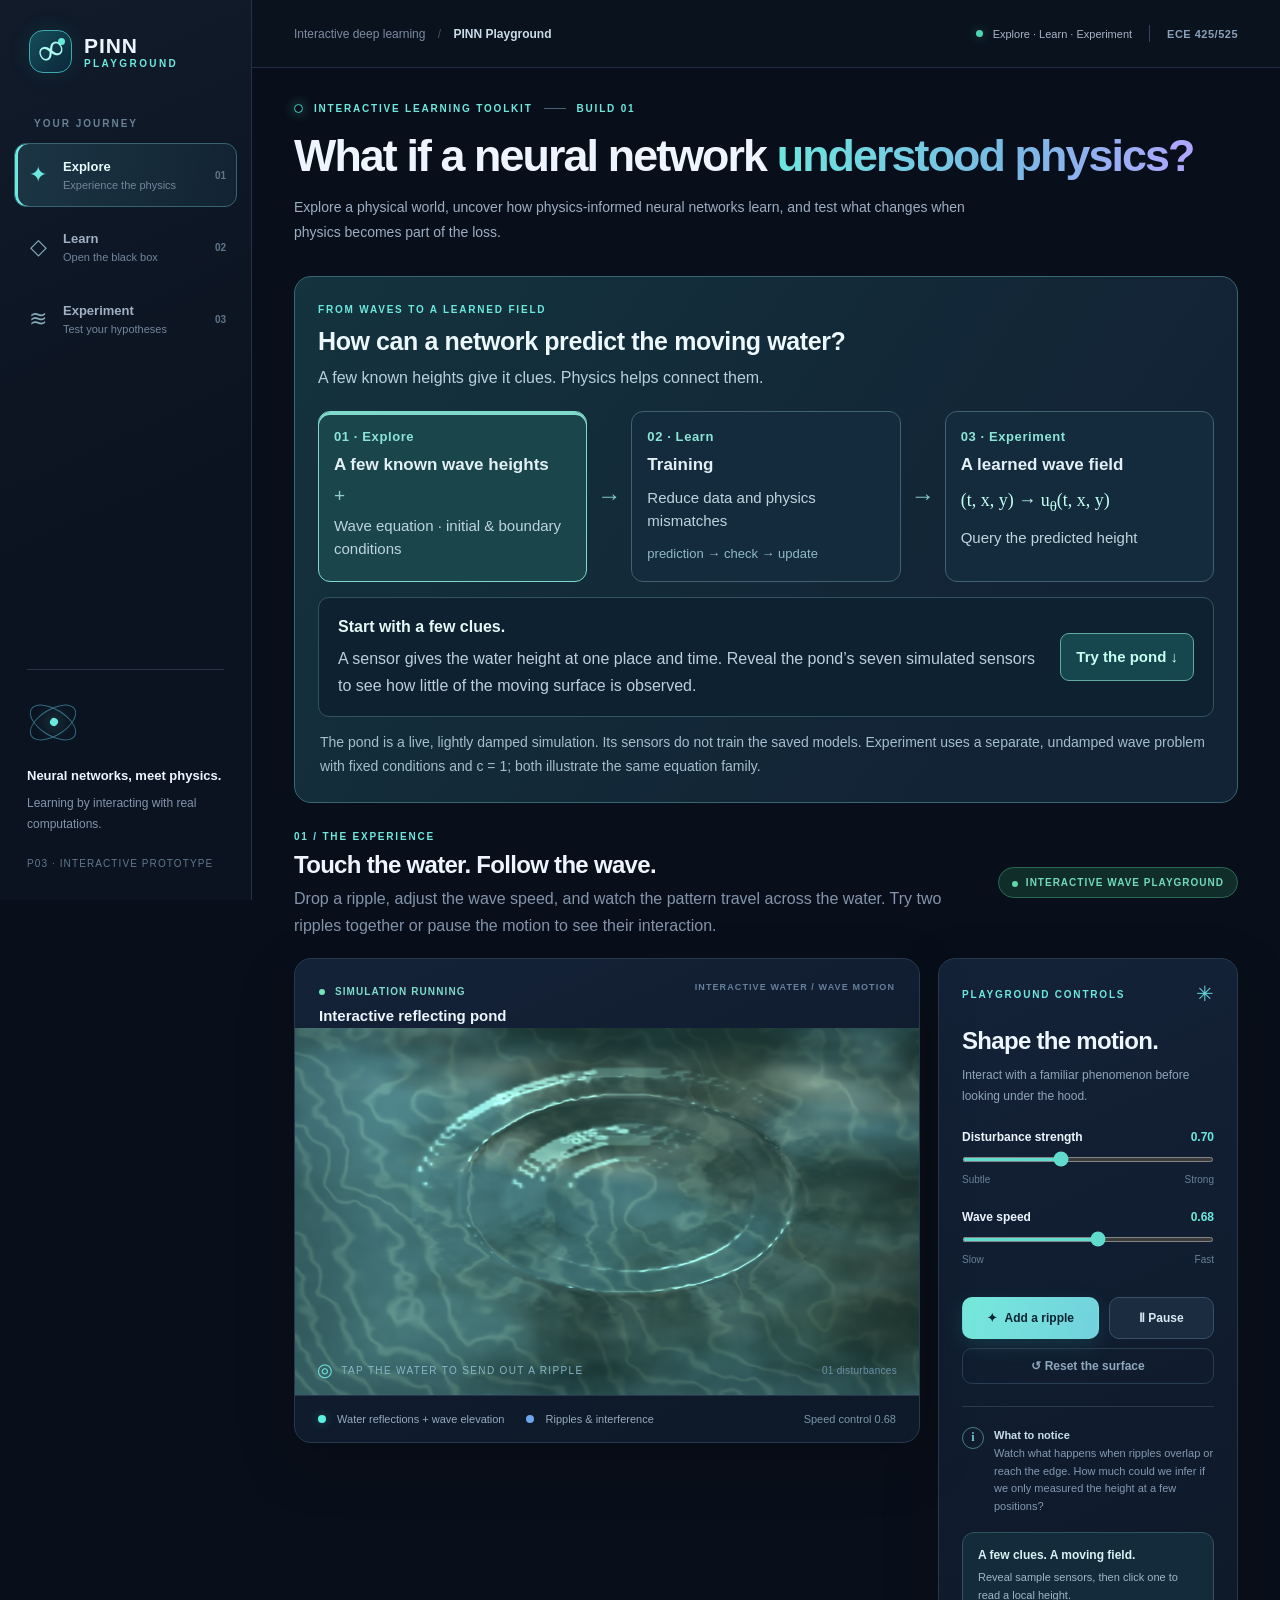
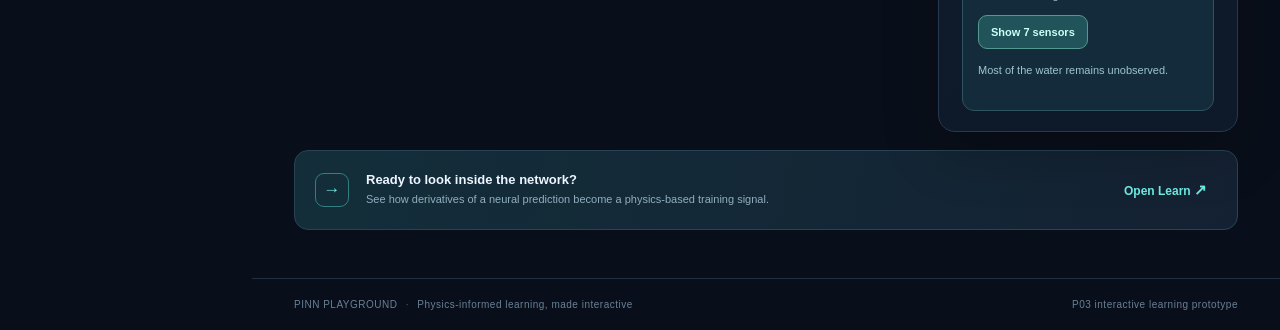
==== commit 19913d81: "Deploy current PINN Playground web release" ====
--- a/pinn-playground/index.html
+++ b/pinn-playground/index.html
@@ -5,219 +5,20 @@
   <meta name="viewport" content="width=device-width, initial-scale=1" />
   <meta name="theme-color" content="#0a101c" />
   <title>PINN Playground — Interactive Physics-Informed Learning</title>
-  <style>
-:root{--bg:#090f1a;--left:#0d1522;--panel:#111d2d;--panel2:#172338;--border:#27334a;--muted:#8394ab;--muted2:#a0aec0;--text:#edf6ff;--cyan:#6de8df;--cyan2:#27b5c7;--purple:#aa9dff;--shadow:0 20px 55px rgba(0,0,0,.22)}*{box-sizing:border-box}html{scroll-behavior:smooth}body{margin:0;color:var(--text);background:var(--bg);font-family:Inter,ui-sans-serif,-apple-system,BlinkMacSystemFont,"Segoe UI",sans-serif;font-size:14px;-webkit-font-smoothing:antialiased}button,input{font:inherit}button{cursor:pointer}button:focus-visible,input:focus-visible{outline:2px solid var(--cyan);outline-offset:3px}button:disabled{opacity:.45;cursor:not-allowed}.app-shell{display:flex;min-height:100vh}.sidebar{width:252px;flex:none;background:linear-gradient(155deg,#111b2a,#0b1320 56%);border-right:1px solid #273145;min-height:100vh;padding:30px 14px;display:flex;flex-direction:column;position:sticky;top:0;height:100vh}.logo{display:flex;gap:12px;align-items:center;padding:0 15px 45px}.logo-art{position:relative;width:43px;height:43px;border:1px solid #3ca9ae;border-radius:14px;display:grid;place-items:center;background:linear-gradient(135deg,#164e59,#0b263a);box-shadow:0 0 22px #22beb51f}.logo-loop{font-family:Georgia,serif;font-size:37px;line-height:1;color:#aafaf1;transform:rotate(-26deg);margin-top:-4px}.logo-dot{position:absolute;background:#64e8d8;width:7px;height:7px;top:7px;right:6px;border-radius:50%}.logo-word{display:flex;flex-direction:column;line-height:1.15;letter-spacing:1px}.logo-word b{font-size:21px;letter-spacing:.9px}.logo-word small{font-size:10px;color:var(--cyan);font-weight:700;letter-spacing:2.4px}.nav-group-label{font-size:10px;letter-spacing:2px;color:#688097;font-weight:750;padding:0 20px 14px}.side-links{display:flex;flex-direction:column;gap:8px}.nav-link{width:100%;border:1px solid transparent;background:transparent;color:#a1b0c3;text-align:left;display:flex;align-items:center;gap:12px;border-radius:12px;padding:15px 10px;transition:background .2s,border-color .2s}.nav-link.active{background:linear-gradient(95deg,#1b3545,#16303f7f);border-color:#366571;box-shadow:inset 3px 0 0 var(--cyan);color:#e7fbff}.nav-link:hover{background:#1a2b3b}.nav-icon{font-size:22px;color:#84a9b8;width:26px;text-align:center;font-weight:400}.nav-link.active .nav-icon{color:var(--cyan)}.nav-link span:nth-child(2){flex:1;display:flex;flex-direction:column;gap:5px}.nav-link b{font-size:13px;font-weight:700}.nav-link small{font-size:11px;color:#73869c}.nav-index{font-size:10px;color:#607589;font-weight:600}.sidebar-bottom{margin-top:auto;margin-inline:13px;border-top:1px solid #253449;padding-top:25px}.sidebar-bottom b{display:block;font-size:13px;line-height:1.5}.sidebar-bottom p{font-size:12px;color:var(--muted);line-height:1.7;margin:8px 0 20px}.tiny-orbit{width:62px;height:55px;position:relative;margin-bottom:16px}.tiny-orbit span{position:absolute;border:1px solid #356b83;border-radius:50%;width:52px;height:27px;top:14px;left:0;transform:rotate(32deg)}.tiny-orbit span:nth-child(2){transform:rotate(-32deg)}.tiny-orbit span:nth-child(3){width:8px;height:8px;border:0;background:var(--cyan);top:23px;left:23px;box-shadow:0 0 18px var(--cyan)}.version{font-size:10px;color:#61788e;letter-spacing:1.1px}.workspace{min-width:0;flex:1}.topbar{height:68px;padding:0 42px;display:flex;align-items:center;justify-content:space-between;border-bottom:1px solid #222d41;background:#0c1421b8}.breadcrumbs{color:#7d8ca2;font-size:12px}.breadcrumbs span{color:#435369;margin:0 9px}.breadcrumbs b{color:#c9dce8;font-weight:600}.topbar-right{display:flex;align-items:center;gap:10px;color:#a7b4c6;font-size:11px}.live-dot{width:7px;height:7px;background:#4cd6b1;border-radius:50%;box-shadow:0 0 12px #4bd8aa60}.topbar-divider{width:1px;height:17px;background:#32435c;margin:0 7px}.mini-mark{color:#8ba0b9;font-weight:700;letter-spacing:.5px}.main-content{max-width:1440px;margin:auto;padding:35px 42px 48px}.eyebrow,.section-kicker,.small-kicker{font-weight:750;letter-spacing:1.8px;font-size:10px;color:var(--cyan)}.eyebrow{display:flex;gap:11px;align-items:center}.eyebrow-pulse{border:1px solid #3dd1c9;border-radius:50%;width:9px;height:9px;display:inline-block;box-shadow:0 0 12px #59ddd670}.hero-line{width:22px;height:1px;background:#486374}.hero{margin:0 0 31px}.hero h1{font-size:clamp(30px,3.5vw,46px);letter-spacing:-1.9px;line-height:1.2;margin:15px 0 12px;max-width:990px;font-weight:760}.hero h1 span{background:linear-gradient(100deg,#6ee6de,#78bae4 55%,#b0a5ff);-webkit-background-clip:text;background-clip:text;color:transparent}.hero p{font-size:14px;color:#9baec2;line-height:1.8;max-width:720px;margin:0}.view{display:none}.view.active{display:block;animation:fadein .25s ease}@keyframes fadein{from{opacity:.4;transform:translateY(5px)}to{opacity:1;transform:translateY(0)}}.section-heading{display:flex;gap:15px;align-items:center;justify-content:space-between;margin-bottom:19px}.section-heading h2{font-size:24px;letter-spacing:-.7px;margin:8px 0 6px}.section-heading p{color:var(--muted);font-size:12.5px;line-height:1.6;margin:0;max-width:800px}.demo-pill{border:1px solid #276955;border-radius:100px;padding:9px 13px;font-size:10px;font-weight:700;letter-spacing:1px;white-space:nowrap;color:#72d9bb;background:#102d29}.tiny-check{display:inline-block;width:6px;height:6px;background:#61d8aa;border-radius:50%;vertical-align:middle;margin-right:4px}.explore-grid{display:grid;grid-template-columns:minmax(0,2.05fr) minmax(300px,.92fr);gap:18px}.stage-card,.controls-panel,.lesson-card,.result-card,.experiment-card,.history-card{background:linear-gradient(155deg,#142238,#0e1929 85%);border:1px solid #273951;border-radius:17px;box-shadow:var(--shadow)}.stage-card{overflow:hidden;position:relative}.stage-top{display:flex;justify-content:space-between;align-items:start;padding:23px 24px 4px;position:relative;z-index:2}.stage-top h3{font-size:15px;margin:9px 0 0}.stage-status{font-size:10px;color:#7edaca;font-weight:700;letter-spacing:1.1px}.stage-status span{width:6px;height:6px;background:#72e4b9;display:inline-block;border-radius:50%;margin-right:6px}.stage-label{font-size:9px;letter-spacing:1.1px;color:#667f9a;font-weight:750}.stage-card canvas{display:block;width:100%;height:367px;touch-action:none;cursor:crosshair}.canvas-hint{position:absolute;bottom:65px;left:22px;right:22px;display:flex;align-items:center;font-size:10px;letter-spacing:1.35px;color:#87b7c7;pointer-events:none}.mouse-graphic{color:var(--cyan);font-size:18px;margin-right:7px}.canvas-coord{margin-left:auto;font-size:10px;color:#6a90a8;letter-spacing:.3px}.stage-footer{border-top:1px solid #28374d;padding:17px 23px;display:flex;align-items:center;gap:22px;font-size:11px;color:#96a9c0}.legend-spot{display:inline-block;width:8px;height:8px;border-radius:50%;margin-right:8px}.legend-spot.cyan{background:#5af3e1;box-shadow:0 0 10px #5af3e142}.legend-spot.blue{background:#6ca6ed}.legend-spot.purple{background:#a599ff}.stage-fps{margin-left:auto;color:#7998ac}.controls-panel{padding:23px 23px 20px}.panel-topline{display:flex;justify-content:space-between;align-items:center}.sparkle{font-size:21px;color:#63d3d9}.controls-panel h3{font-size:24px;line-height:1.2;letter-spacing:-.7px;margin:21px 0 9px}.controls-panel>p{color:#91a4b9;font-size:12px;line-height:1.75;margin:0 0 23px}.control-row{display:flex;align-items:center;justify-content:space-between;gap:10px;margin:0 0 13px;font-size:12px;font-weight:600}.control-row span{font-size:12px;color:var(--cyan);font-variant-numeric:tabular-nums}.control-row.second{margin-top:25px}input[type=range]{width:100%;accent-color:#60dccf;cursor:pointer;display:block;margin:0;height:5px}.range-ends{display:flex;justify-content:space-between;font-size:10px;color:#697f96;margin-top:12px}.button-pair{display:grid;grid-template-columns:1fr .77fr;gap:10px;margin-top:32px}.primary-btn,.secondary-btn,.reset-btn{border-radius:10px;border:1px solid transparent;padding:13px 10px;font-size:12px;font-weight:750}.primary-btn{background:linear-gradient(110deg,#76e9db,#72d1de);color:#082431;box-shadow:0 7px 20px #27aea72c}.primary-btn:hover{filter:brightness(1.1)}.primary-btn span{margin-right:5px}.secondary-btn{background:#1b2b40;color:#dae8f4;border-color:#38506a}.secondary-btn:hover,.reset-btn:hover{background:#28405b}.reset-btn{width:100%;color:#8ea7bd;background:transparent;border-color:#293d54;margin-top:9px;padding:10px}.panel-fact{display:flex;gap:10px;border-top:1px solid #293a50;margin-top:22px;padding-top:20px}.fact-icon{display:grid;place-items:center;width:22px;height:22px;flex:none;border:1px solid #477b89;border-radius:50%;font-family:Georgia;color:#78c8d5;font-weight:bold;font-size:12px}.panel-fact p{margin:0;color:#8498b1;font-size:11px;line-height:1.62}.panel-fact b{color:#c6dcec}.bottom-strip{margin-top:18px;border:1px solid #284454;border-radius:14px;background:linear-gradient(100deg,#132e3a,#142132);display:flex;align-items:center;gap:17px;padding:18px 20px}.bottom-strip-icon{display:grid;place-items:center;width:34px;height:34px;flex:none;border-radius:9px;border:1px solid #327e85;color:var(--cyan);font-size:17px}.bottom-strip>div:nth-child(2){flex:1;display:flex;flex-direction:column;gap:5px}.bottom-strip strong{font-size:13px}.bottom-strip span{color:#91aec0;font-size:11px;line-height:1.45}.inline-link{color:var(--cyan);border:0;background:transparent;font-weight:750;font-size:12px;white-space:nowrap;padding:10px}.inline-link span{color:inherit;font-size:15px}.mobile-tabs{display:none}footer{border-top:1px solid #222f42;padding:20px 42px;color:#698096;display:flex;justify-content:space-between;gap:10px;font-size:10px;letter-spacing:.5px}footer i{font-style:normal;color:#416075;margin:0 5px}
-/* Learn */.learn-flow{display:flex;align-items:stretch;gap:6px;margin:21px 0 18px}.flow-box{min-width:0;flex:1;border-radius:12px;border:1px solid #35415b;background:#15233a;padding:17px 14px 15px;position:relative}.flow-box.neural{background:#1a293c;border-color:#3e6177}.flow-box.highlight-flow{background:#15343c;border-color:#388384}.flow-number{font-size:10px;color:#71bcd1;font-weight:750;letter-spacing:1px;margin-bottom:14px}.flow-box b{display:block;font-size:13px}.flow-box p{font-family:Georgia,"Times New Roman",serif;margin:13px 0;font-size:15px;color:#86e4da}.flow-box small{font-size:10px;color:#7890a9}.flow-arrow{display:flex;align-items:center;font-size:25px;color:#578c94}.learn-grid{display:grid;grid-template-columns:1fr 1fr;gap:18px}.lesson-card,.result-card{padding:24px;min-height:401px}.card-heading{display:flex;align-items:start;justify-content:space-between;gap:12px}.card-heading h3{font-size:22px;letter-spacing:-.6px;margin:8px 0 12px}.subtle-tag{background:#192d3c;border:1px solid #355161;color:#99bfca;border-radius:100px;font-size:9px;letter-spacing:1px;padding:8px 11px;font-weight:700;white-space:nowrap}.lesson-card>p{font-size:12px;color:#8aa0b7;line-height:1.65;margin:0 0 22px}.probe-controls{display:grid;grid-template-columns:repeat(3,minmax(0,1fr));gap:14px}.probe-controls label{display:block;font-size:11px;color:#a7b9cd;font-weight:600;margin-bottom:14px}.probe-controls label span{display:block;color:var(--cyan);margin-top:5px;font-variant-numeric:tabular-nums}.probe-mini{border-top:1px solid #2c3e50;margin-top:24px;padding-top:16px;display:flex;align-items:center;gap:20px}.probe-mini canvas{width:50%;max-height:135px;border:1px solid #284154;border-radius:9px}.probe-mini>div{flex:1}.probe-mini p{font-size:11px;color:#8c9eb5;line-height:1.65}.probe-coordinate{display:inline-block;color:#7bdad2;background:#18373f;border-radius:7px;padding:7px 10px;font-size:11px;font-variant-numeric:tabular-nums}.value-tiles{display:grid;grid-template-columns:1fr 1fr;gap:12px}.value-tiles>div{background:#101c2d;border:1px solid #2c3b50;border-radius:10px;padding:14px}.value-tiles span,.value-tiles small{display:block;font-size:10px;color:#8ea1b5}.value-tiles strong{display:block;font-size:25px;letter-spacing:-.7px;margin:11px 0;color:#e4f8fc;font-variant-numeric:tabular-nums}.value-tiles small{font-family:Georgia,serif}.residual-result{border:1px solid #377880;border-radius:10px;background:linear-gradient(90deg,#193945,#13313c);margin-top:13px;display:flex;align-items:center;justify-content:space-between;padding:14px;gap:10px}.residual-result span{font-size:9px;letter-spacing:1.3px;color:#69d9d8;font-weight:700}.residual-result p{font-size:12px;color:#b5d4dd;margin:5px 0 0;font-family:Georgia,serif}.residual-result strong{font-size:25px;color:#84f7e7;font-variant-numeric:tabular-nums}.result-note{display:flex;gap:11px;margin-top:15px}.result-note>span{font-size:17px;color:var(--cyan)}.result-note p{color:#93afbd;font-size:11px;line-height:1.65;margin:0}.result-note b{color:#d1e9e6}.concept-strip{display:grid;grid-template-columns:1fr 60px 1fr;border:1px solid #2c3c52;border-radius:14px;margin-top:18px;background:#111d2b;overflow:hidden}.concept-strip>div:first-child,.concept-strip>div:last-child{padding:21px 23px}.concept-strip h3{font-size:15px;margin:11px 0 7px}.concept-strip h3 em{font-style:normal;color:var(--cyan)}.concept-strip p{color:#879bb2;margin:0;font-size:11px;line-height:1.65}.compare-line{display:grid;place-items:center;border-left:1px solid #243a4c;border-right:1px solid #243a4c}.compare-line span{font-size:22px;color:var(--cyan)}
-/* Experiment */.experiment-card{padding:24px}.experiment-head{display:flex;justify-content:space-between;align-items:center}.experiment-head h3{font-size:21px;letter-spacing:-.3px;margin:8px 0 0}.model-switch{display:grid;grid-template-columns:repeat(3,1fr);gap:10px;margin:23px 0}.model-option{text-align:left;border-radius:11px;padding:14px 16px;background:#121f30;border:1px solid #354458;color:#b6c6d7;display:flex;flex-direction:column;gap:5px}.model-option.active{background:linear-gradient(120deg,#1a4748,#123840);border-color:#5fbabb;box-shadow:inset 3px 0 #73ebde;color:#e5fffe}.model-option:hover{border-color:#7297a8}.model-option b{font-size:12px}.model-option span{font-size:11px;color:#86a4af}.time-row{display:flex;gap:16px;align-items:center;margin-bottom:20px}.time-row label{white-space:nowrap;color:#94a8bb;font-size:11px}.time-row strong{color:var(--cyan);margin-left:10px}.time-row input{flex:1}.viz-three{display:grid;grid-template-columns:repeat(3,minmax(0,1fr));gap:14px}.heat-panel{min-width:0;background:#0d1725;border:1px solid #304158;border-radius:11px;overflow:hidden}.heat-head{display:flex;align-items:center;gap:8px;padding:12px 13px}.heat-head span{font-size:9px;color:#78cbd2}.heat-head b{font-size:12px}.heat-panel canvas{display:block;width:100%;height:204px;image-rendering:auto}.heat-panel small{display:block;color:#7f95a8;font-size:10px;padding:11px 13px;line-height:1.35}.metric-row{display:grid;grid-template-columns:repeat(3,1fr);gap:12px;margin-top:16px}.metric-row>div{border:1px solid #304b5b;background:#132638;padding:16px;border-radius:11px}.metric-row span{display:block;color:#7d9eb4;font-size:9px;letter-spacing:.8px;font-weight:700;min-height:25px}.metric-row strong{font-size:24px;color:#85eddf;display:block;margin-top:5px;font-variant-numeric:tabular-nums}.history-card{padding:24px;margin-top:18px}.history-card canvas{width:100%;height:175px;display:block;margin-top:8px}.history-legend{display:flex;gap:20px;color:#91a6b9;font-size:11px}.history-note{margin:15px 0 0;color:#8094aa;font-size:10px;line-height:1.6}
-@media(max-width:1250px){.sidebar{width:216px}.main-content{padding:31px 25px}.topbar{padding:0 25px}.explore-grid{grid-template-columns:1.6fr 1fr}.controls-panel{padding:19px}.stage-card canvas{height:343px}}@media(max-width:980px){.sidebar{display:none}.main-content{padding:26px}.mobile-tabs{display:flex;gap:8px;margin-bottom:23px}.mobile-tabs button{padding:9px 14px;border:1px solid #2d4655;background:#142136;color:#9dadc0;border-radius:10px}.mobile-tabs button.active{border-color:#59aea8;color:#77e9d9}.stage-card canvas{height:330px}}@media(max-width:750px){.topbar{padding:0 17px}.mini-mark,.topbar-divider{display:none}.main-content{padding:22px 14px 36px}.hero h1{font-size:32px}.section-heading{align-items:start;flex-direction:column}.explore-grid,.learn-grid{grid-template-columns:1fr}.stage-card canvas{height:320px}.learn-flow{display:grid;grid-template-columns:1fr 16px 1fr}.flow-arrow{display:none}.concept-strip{grid-template-columns:1fr}.compare-line{height:35px}.viz-three{grid-template-columns:1fr}.heat-panel canvas{height:240px}.metric-row{grid-template-columns:1fr}.experiment-head{align-items:start;flex-direction:column;gap:9px}.model-switch{grid-template-columns:1fr}.time-row{flex-direction:column;align-items:stretch}.bottom-strip{flex-wrap:wrap}.inline-link{margin-left:auto}footer{padding:18px;flex-direction:column}}@media(max-width:460px){.hero h1{font-size:27px}.topbar-right{font-size:9px}.breadcrumbs{font-size:10px}.stage-top{padding:18px}.stage-card canvas{height:260px}.stage-footer{gap:10px;padding:14px;font-size:9px}.controls-panel{padding:19px}.probe-controls{grid-template-columns:1fr}.probe-mini{flex-direction:column}.probe-mini canvas{width:100%}}
-
-.generic-principle{background:linear-gradient(100deg,#102f37,#142438);border:1px solid #2b6d75;border-radius:12px;padding:14px 19px;display:flex;gap:18px;align-items:center;margin:13px 0 0}.generic-principle strong{flex:none;color:#7de4df;font-size:10px;letter-spacing:1.3px}.generic-principle span{color:#b1c8d7;font-size:12px;line-height:1.6}.generic-principle em{font-family:Georgia,serif;color:#d2e8ee;font-size:14px;font-style:normal}@media(max-width:600px){.generic-principle{align-items:start;flex-direction:column;gap:7px}}
-
-/* The water is a reflective pool, not a gridded height-mesh plot. */
-#water-canvas{cursor:crosshair;touch-action:manipulation;background:radial-gradient(ellipse at 50% 30%,#275b64,#0b2529)}
-
-/* v3: structured Learn page adapted from the P03 brainstorming sheet.
- * White lesson cards deliberately separate explanation from the dark live-compute panels.
- */
-.learn-intro{display:flex;align-items:flex-start;gap:15px;border:1px solid #315f72;background:linear-gradient(125deg,#132f40,#13253a);padding:16px 19px;border-radius:13px;color:#c9e3ee;font-size:13px;line-height:1.72;margin-bottom:17px}
-.learn-intro b{color:#f4fcff}.learn-intro em{font-style:normal;color:#83f1e2;font-weight:700}.intro-star{display:grid;place-items:center;flex:none;border:1px solid #3d8692;background:#1f5364;border-radius:11px;width:33px;height:33px;color:#a2faf0;font-size:22px}
-.learn-lesson-grid{display:grid;grid-template-columns:repeat(3,minmax(0,1fr));align-items:stretch;gap:14px}
-.learn-chapter{background:#f7faff;color:#24354e;border:1px solid #b8c9e1;border-radius:15px;padding:19px 17px 16px;min-width:0;box-shadow:0 14px 25px #00000024;display:flex;flex-direction:column;gap:12px}
-.chapter-head{display:flex;gap:10px;align-items:center;padding-bottom:9px;border-bottom:1px solid #e0e8f3}
-.chapter-index{flex:none;width:31px;height:31px;border-radius:50%;display:grid;place-items:center;color:#fff;font-size:15px;background:#286ee2;box-shadow:0 5px 11px #2467d13f;font-weight:750}
-.chapter-head h3{margin:0;color:#172d51;font-size:16px;letter-spacing:-.25px;line-height:1.25}
-.chapter-head p{margin:3px 0 0;color:#66819f;font-size:10.5px;line-height:1.3}
-.chapter-intro{font-size:12px;line-height:1.63;color:#566b87;margin:0;min-height:90px}
-.chapter-intro b{color:#234b84}
-.nn-visual{border:1px solid #dce5f2;background:#fff;border-radius:10px;padding:10px 7px;display:flex;align-items:center;justify-content:space-between;gap:3px;min-height:113px}
-.nn-inout{flex:none;width:65px;display:flex;flex-direction:column;align-items:center;justify-content:center;gap:5px;background:#eaf3ff;border-radius:8px;min-height:49px;border:1px solid #cae0fb}
-.nn-inout b{font-family:Georgia,'Cambria Math',serif;font-size:14px;color:#184b95;font-weight:650;white-space:nowrap}.nn-inout small{font-size:9px;color:#6682a5}
-.nn-inout.output{width:58px;background:#eaf8ff}.nn-arrow{color:#88a8ce;font-size:18px;font-weight:700;flex:none}
-.nn-svg{width:100%;min-width:70px;height:90px}
-.learning-subhead{display:flex;gap:10px;align-items:baseline;justify-content:space-between;margin-top:2px}.learning-subhead b{color:#203854;font-size:12px}.learning-subhead small{color:#7a8da6;font-size:10px}
-.learn-chart{display:block;width:100%;height:150px;min-width:0;background:#fff;border:1px solid #dce6f3;border-radius:9px}
-.equation-box{padding:12px 12px 11px;border-radius:9px;background:#e9f1fc;border:1px solid #d2e2f5;display:flex;flex-direction:column;gap:6px}
-.equation-box span{font-size:10px;font-weight:750;letter-spacing:.7px;color:#386aa8;text-transform:uppercase}
-.equation-box strong{font-family:Georgia,'Cambria Math',serif;font-size:14px;font-weight:550;line-height:1.5;overflow-wrap:anywhere;color:#234a82}
-.equation-box small{font-size:10.5px;color:#677e9b;line-height:1.4}
-.equation-box.blue{margin-top:auto}.equation-box.gold{background:#fff7e6;border-color:#f5dbaf}.equation-box.gold strong{color:#7b5723}.equation-box.gold span{color:#a87934}
-.physics-example{background:#eaf0fb;border:1px solid #d8e2f5;border-radius:9px;padding:11px;display:flex;flex-direction:column;align-items:center;gap:4px}
-.physics-example span{font-size:9px;letter-spacing:.8px;font-weight:800;color:#5575a0}.physics-example strong{font-family:Georgia,'Cambria Math',serif;font-size:20px;color:#1f5598;font-weight:500}.physics-example small{text-align:center;color:#6b82a0;font-size:10px}
-.physics-mini-flow{display:flex;gap:6px;align-items:center;justify-content:space-between;padding:0 2px}
-.physics-mini-flow>span{font-size:17px;color:#87a0be}.physics-mini-flow>div{display:flex;flex-direction:column;align-items:center;justify-content:center;gap:3px;flex:1;min-width:0;border:1px solid #d6e1f0;background:#fff;padding:8px 4px;border-radius:7px;color:#3561a4;font-weight:750;font-family:Georgia,serif;font-size:15px;min-height:60px}
-.physics-mini-flow>div small{font-family:Inter,system-ui,sans-serif;color:#71849e;font-weight:500;font-size:8.5px;text-align:center}
-.physics-mini-flow>div.auto-diff-node{background:#e7f0ff;color:#2169d3;border-color:#aac8f3}
-.sample-legend{display:flex;flex-wrap:wrap;gap:11px 15px;font-size:9.5px;color:#536b85;font-weight:600}.sample-legend span{display:inline-flex;align-items:center;gap:5px}.sample-dot{display:inline-block;width:8px;height:8px;border-radius:50%}.sample-data{background:#3489e9}.sample-physics{background:#df9040}
-.learning-caption{color:#607997;font-size:10px;line-height:1.5;margin:0}
-.loss-ingredients{display:flex;flex-direction:column;gap:7px}
-.loss-item{display:flex;gap:9px;align-items:center;padding:8px;border:1px solid #dfe6ef;background:white;border-radius:9px;min-height:53px}
-.loss-glyph{flex:none;display:grid;place-items:center;width:32px;height:34px;border-radius:8px;font-size:14px;font-weight:800}
-.loss-glyph.data{color:#2b73cd;background:#e7f2ff}.loss-glyph.physics{color:#c7772d;background:#fff0dd;font-size:21px}.loss-glyph.initial{color:#12939c;background:#e2f7f7;font-size:10px}.loss-glyph.boundary{color:#8556bf;background:#f2ebfc;font-size:17px}.loss-glyph.velocity{color:#6879b6;background:#ebefff;font-size:20px}
-.loss-item>div{min-width:0}.loss-item b{display:flex;justify-content:space-between;gap:6px;font-size:10.8px;line-height:1.2;color:#1d3150}.loss-item b em{font-family:Georgia,serif;font-weight:600;font-size:11px;color:#4774a6;white-space:nowrap}.loss-item small{display:block;font-size:9.6px;line-height:1.45;color:#6f83a0;margin-top:4px}
-.total-loss{margin-top:auto;padding:11px;background:#eaf3ff;border:1px solid #ccdef6;border-radius:10px;display:flex;flex-direction:column;gap:5px}
-.total-loss span{font-size:9.5px;color:#3565a6;font-weight:800;letter-spacing:.7px}.total-loss strong{font-family:Georgia,'Cambria Math',serif;font-size:12.7px;line-height:1.7;color:#21518c;font-weight:650;overflow-wrap:anywhere}.total-loss small{font-size:10px;color:#6d809d}
-.learning-aha{display:flex;align-items:flex-start;gap:10px;background:#fff5d7;border:1px solid #f5dc91;border-radius:9px;padding:10px;color:#715321}.learning-aha>span{font-size:20px;color:#bd8108}.learning-aha p{font-size:10.7px;line-height:1.5;margin:0}.learning-aha em{font-style:normal;font-weight:750}
-.takeaway-panel{border:1px solid #396c7a;background:linear-gradient(100deg,#14283c,#102336);padding:16px 20px 18px;border-radius:13px;margin-top:17px}
-.takeaway-title{display:flex;align-items:center;gap:10px;margin-bottom:13px}.takeaway-symbol{width:27px;height:27px;border-radius:8px;background:#226579;color:#b1fff0;display:grid;place-items:center;font-size:18px}.takeaway-title b{font-size:14px;color:#f3fdff}.takeaway-title>span:last-child{color:#9fbac9;font-size:11px;margin-left:4px}
-.takeaway-steps{display:grid;grid-template-columns:repeat(4,1fr);gap:10px}.takeaway-steps>div{padding:11px;min-height:82px;border:1px solid #315167;border-radius:9px;background:#152e42;display:flex;flex-direction:column;gap:6px;position:relative;padding-left:38px}.takeaway-steps>div>span{display:grid;place-items:center;background:#1d6b96;color:#dafaff;width:22px;height:22px;border-radius:50%;font-size:11px;font-weight:800;position:absolute;left:10px;top:10px}.takeaway-steps b{font-size:11px;color:#f2fbff}.takeaway-steps small{font-size:10px;line-height:1.5;color:#a5bdc9}
-.numerical-inspector{background:linear-gradient(140deg,#132338,#0b1829);border:1px solid #30506c;border-radius:14px;margin-top:16px;overflow:hidden}
-.numerical-inspector>summary{cursor:pointer;display:flex;align-items:center;gap:13px;padding:16px 20px;list-style:none}
-.numerical-inspector>summary::-webkit-details-marker{display:none}
-.inspector-icon{flex:none;width:33px;height:33px;display:grid;place-items:center;border-radius:10px;background:#153d4e;border:1px solid #367585;color:#7bead9;font-size:19px}
-.numerical-inspector summary span:nth-child(2){display:flex;flex-direction:column;gap:5px}.numerical-inspector summary b{color:#f1ffff;font-size:13px}.numerical-inspector summary small{font-size:11px;color:#96abbd}.inspector-chevron{margin-left:auto;font-size:24px;color:#7fc7cd;transition:transform .2s}.numerical-inspector[open] .inspector-chevron{transform:rotate(180deg)}.inspector-content{border-top:1px solid #30465a;padding:19px}.inspector-intro{line-height:1.6;color:#9fc1d0;font-size:12px;margin-bottom:17px}.inspector-intro b{color:#d9f5fa}.numerical-inspector .learn-grid{margin-top:0}
-/* v3: transparent training model specification and continuity from Explore. */
-.experiment-bridge{border:1px solid #387b83;background:linear-gradient(125deg,#102c3b,#15273b 65%,#19233a);border-radius:15px;padding:19px 21px;margin-bottom:17px}
-.bridge-kicker{font-size:10px;letter-spacing:1.4px;color:#79e0db;font-weight:750}
-.bridge-row{display:grid;grid-template-columns:1fr 40px 1fr;gap:9px;align-items:center;margin-top:13px}
-.bridge-row>div{min-width:0;background:#173344;border:1px solid #355b6f;border-radius:10px;padding:13px 14px;display:flex;flex-direction:column;gap:5px;min-height:86px}
-.bridge-row>div>span{font-size:9px;letter-spacing:1.3px;color:#76b6cd;font-weight:800}.bridge-row b{font-size:15px;color:#f0fbff}.bridge-row small{font-size:11px;color:#a0c0d0;line-height:1.5}.bridge-arrow{text-align:center;color:#80e9e0;font-size:25px}
-.experiment-bridge>p{color:#b9d0dc;font-size:12px;line-height:1.6;margin:13px 0 8px}.experiment-bridge>p b{color:white}.experiment-bridge>p em{font-style:normal;color:#8cefe6;font-weight:750}
-.bridge-equation{border-top:1px solid #3a6171;padding-top:12px;color:#8abacc;font-weight:700;display:flex;align-items:center;gap:12px;font-size:10px;letter-spacing:.9px}.bridge-equation strong{font-family:Georgia,'Cambria Math',serif;font-size:17px;color:#9beddf;letter-spacing:0;font-weight:600}
-.model-spec{background:linear-gradient(155deg,#17243a,#101d31);border:1px solid #36536e;border-radius:15px;padding:21px 23px;margin-bottom:18px}
-.model-spec-title{display:flex;align-items:center;justify-content:space-between;gap:10px}.model-spec-title h3{margin:6px 0 0;font-size:19px;letter-spacing:-.35px}.model-spec-summary{font-size:12px;line-height:1.7;color:#aabfd2;margin:15px 0 15px}.model-spec-summary b{color:#e3f6fe}
-.model-spec-grid{display:grid;grid-template-columns:repeat(4,minmax(0,1fr));gap:9px}
-.model-spec-grid>div{border:1px solid #31526b;border-radius:10px;background:#122b41;padding:12px 11px;min-width:0;display:flex;flex-direction:column;gap:7px}
-.model-spec-grid span{color:#79c6d5;font-size:9px;font-weight:800;letter-spacing:1px}.model-spec-grid b{color:#f0fdff;font-size:13px;line-height:1.3}.model-spec-grid small{color:#8eacc1;font-size:10px;line-height:1.5}
-.model-loss-equation{display:flex;align-items:center;gap:13px;flex-wrap:wrap;border-top:1px solid #2a485d;margin-top:14px;padding-top:14px}.model-loss-equation span{color:#76bbc8;font-weight:750;font-size:10px;letter-spacing:.7px}.model-loss-equation strong{font-family:Georgia,'Cambria Math',serif;color:#c6e8f5;font-size:14px;font-weight:550;line-height:1.6}
-.model-future{color:#9eb4c7;font-size:11px;line-height:1.65;margin:12px 0 0}.model-future b{color:#c4e3ef}.model-future em{font-style:normal;color:#92ede0;font-weight:800}
-@media(max-width:1250px){.learn-lesson-grid{grid-template-columns:repeat(3,minmax(0,1fr));gap:10px}.learn-chapter{padding:16px 12px}.nn-inout{width:53px}.nn-inout.output{width:49px}.nn-svg{min-width:54px}.chapter-head h3{font-size:14.5px}.model-spec-grid{grid-template-columns:repeat(2,minmax(0,1fr))}}
-@media(max-width:950px){.learn-lesson-grid{grid-template-columns:1fr;gap:16px}.learn-chapter{padding:19px;gap:13px}.chapter-intro{min-height:0}.nn-svg{max-width:160px}.learn-chart{max-width:560px;height:172px}.takeaway-steps{grid-template-columns:repeat(2,1fr)}.learn-lesson-grid .total-loss{margin-top:7px}.bridge-row{grid-template-columns:1fr 27px 1fr}}
-@media(max-width:650px){.learn-intro{font-size:12px}.takeaway-title{align-items:flex-start;flex-wrap:wrap}.takeaway-title>span:last-child{width:100%;margin-left:0}.takeaway-steps{grid-template-columns:1fr}.model-spec-title{flex-direction:column;align-items:flex-start}.model-spec-grid{grid-template-columns:1fr}.bridge-row{grid-template-columns:1fr;gap:3px}.bridge-arrow{transform:rotate(90deg)}.bridge-equation{flex-wrap:wrap}.model-loss-equation strong{font-size:12px}.learn-chapter{padding:15px}.chapter-intro{font-size:11.5px}}
-
-.observed-tip{background:#f0f5fc;border:1px dashed #c9d7ea;border-radius:9px;color:#5f7695;line-height:1.6;font-size:10.5px;padding:10px 11px}.observed-tip b{color:#24528b}.bridge-equation small{font-size:10px;color:#8cb5c7;letter-spacing:0;font-weight:500}
-
-/* V4: a progressive, general PINN guided explainer. Domain-independent. */
-.learn-guide-label{border:1px solid #355c74;background:#10283b;color:#a1e9df;font-size:10px;font-weight:750;letter-spacing:.8px;border-radius:999px;padding:10px 14px;white-space:nowrap}
-.learn-principle{display:flex;align-items:center;gap:17px;background:linear-gradient(110deg,#122f3b,#14263a);border:1px solid #36707a;border-radius:14px;padding:20px 23px;margin:0 0 19px}.learn-principle-mark{flex:none;width:48px;height:48px;display:grid;place-items:center;font-size:28px;color:#84fae4;border:1px solid #40898c;border-radius:15px;background:#15505b}.learn-principle strong{font-size:16px;color:#eafafd}.learn-principle p{font-size:12px;line-height:1.6;color:#a9c6cf;margin:6px 0 0;max-width:900px}.learn-principle em{font-style:normal;color:#7fe7de;font-weight:700}
-.lesson-rail{display:grid;grid-template-columns:repeat(4,minmax(0,1fr));gap:12px;margin-bottom:17px}.lesson-tab{background:#121f32;border:1px solid #2e455b;padding:14px 13px;display:flex;align-items:center;gap:12px;text-align:left;color:#c6d6e6;border-radius:12px;transition:.15s ease}.lesson-tab:hover{border-color:#5aa7ac;background:#1b3244}.lesson-tab.active{background:linear-gradient(115deg,#215259,#172c44);border-color:#59b6ae;box-shadow:inset 0 3px 0 #65e0cd}.lesson-tab .lesson-number{display:grid;place-items:center;flex:none;width:31px;height:31px;border-radius:9px;background:#24364b;color:#87acbf;font-size:11px;font-weight:800}.lesson-tab.active .lesson-number{background:#6cded2;color:#062936}.lesson-tab>span:last-child{display:flex;flex-direction:column;gap:5px;min-width:0}.lesson-tab b{font-size:12.5px}.lesson-tab small{font-size:10px;color:#8ea5bb;line-height:1.3}
-.learning-stage{border:1px solid #30465e;border-radius:17px;overflow:hidden;background:linear-gradient(145deg,#132238,#0d192b);min-height:445px}.learning-stage[hidden]{display:none!important}.learning-stage-top{background:#1a2b3e;border-bottom:1px solid #314b63;padding:13px 22px;display:flex;gap:12px;align-items:center;justify-content:space-between}.learning-stage-top span{font-size:10px;letter-spacing:1.4px;color:#89dfdc;font-weight:750}.learning-stage-top b{font-size:11px;color:#a4b9ce;font-weight:600}.learn-canvas-layout{display:grid;grid-template-columns:minmax(0,1.23fr) minmax(300px,.82fr);gap:0;align-items:stretch}.learn-figure{min-width:0;padding:23px 25px 21px;border-right:1px solid #30465e;background:radial-gradient(circle at 60% 30%,#1c344e,#121f33 75%)}.learn-figure-title{font-size:14px;font-weight:760;color:#f4ffff;line-height:1.4;margin-bottom:20px}.learn-detail{padding:26px 25px 20px;display:flex;flex-direction:column;align-items:stretch;gap:12px}.detail-eyebrow{font-size:9.7px;color:#7adbcf;font-weight:800;letter-spacing:1.2px}.learn-detail h3{font-size:20px;letter-spacing:-.5px;line-height:1.28;margin:2px 0 5px}.learn-detail p{font-size:12px;color:#a6bdd1;line-height:1.73;margin:0}.learn-detail em{font-style:normal;color:#83e4df;font-weight:700}.fig-caption{font-size:11px;color:#9ab6c8;line-height:1.65;margin-top:18px}.learn-next{border-left:3px solid #64e0ce;padding:11px 13px;color:#b7d8dd;font-size:12px;line-height:1.6;background:#17374555;border-radius:0 7px 7px 0}.learn-next-btn{background:#1f4c58;border:1px solid #498d94;color:#c5fffa;padding:11px 15px;border-radius:9px;font-size:12px;font-weight:750;text-align:center;align-self:flex-start;margin-top:auto}.learn-next-btn:hover{background:#276672}.learn-next-btn span{font-size:16px;margin-left:12px}.learn-concept-pair{display:grid;grid-template-columns:repeat(2,minmax(0,1fr));gap:9px}.learn-concept-pair.vertical{grid-template-columns:1fr}.learn-concept-pair div{border:1px solid #2e495a;background:#182b3e;border-radius:10px;padding:12px}.learn-concept-pair b{display:block;color:#e1f7f9;font-size:12px;margin-bottom:5px}.learn-concept-pair small{display:block;font-size:10.7px;line-height:1.55;color:#9cb6ca}.general-network-figure{min-height:226px;display:flex;align-items:center;justify-content:space-between;gap:9px;padding:12px;background:#102437;border:1px solid #304b5f;border-radius:14px}.network-io{flex:1;min-width:0;display:flex;flex-direction:column;align-items:center;gap:9px;text-align:center;background:#203b56;border:1px solid #4c7b94;padding:19px 8px;border-radius:10px}.network-io.result{background:#214c55;border-color:#458d94}.network-io>span,.network-core>small{font-size:9px;letter-spacing:1px;color:#9ebacb}.network-io b{font-family:Georgia,serif;font-size:19px;color:#efffff}.network-io small{font-size:10px;color:#bad2da;line-height:1.4}.flow-chevron{font-size:23px;color:#6ae1d6}.network-core{display:flex;flex-direction:column;align-items:center;justify-content:center;gap:5px;min-width:180px;flex:1.15}.network-dots{display:flex;gap:14px}.network-dots.mid{padding-inline:18px}.network-dots span{font-size:17px;color:#80c5ff;text-shadow:0 0 12px #63baff33}.network-dots.mid span{color:#aeabff}.network-core b{font-size:12px;color:#eaf6ff;margin-top:7px}.network-core small{color:#a6b5c9}
-.sample-selection{display:grid;grid-template-columns:repeat(4,minmax(0,1fr));gap:6px;margin:0 0 12px}.sample-pick{min-width:0;background:#1b3046;border:1px solid #34506a;color:#a6c1d4;font-size:10px;font-weight:750;padding:10px 4px;border-radius:8px}.sample-pick.active{border-color:#59bfbc;background:#23545d;color:#c7fff6}.sample-pick:hover{border-color:#68bdbb}#general-samples-canvas{width:100%;height:auto;max-height:300px;display:block;border-radius:9px;background:#0c2237;border:1px solid #375368}.sample-explanation{font-size:11px;color:#a8c3d2;line-height:1.7;margin-top:11px;min-height:42px}.sample-explanation b{color:#b0f3e3}.law-list{display:flex;flex-direction:column;gap:8px}.law-list>div{display:flex;align-items:center;gap:11px;padding:10px 11px;border:1px solid #334c61;background:#172a3d;border-radius:10px}.law-glyph{width:35px;height:35px;display:grid;place-items:center;border-radius:9px;flex:none;font-size:16px;font-weight:700}.law-glyph.pde{background:#503c2c;color:#ffd7a3}.law-glyph.ic{background:#184b54;color:#7cfbe3}.law-glyph.bc{background:#3c3157;color:#c5b1ff}.law-glyph.obs{background:#223c65;color:#96bdf9}.law-list p{margin:0}.law-list b{display:block;color:#e1effa;font-size:11.5px;margin-bottom:4px}.law-list small{font-size:10.5px;color:#9cb4c6;line-height:1.4;display:block}.learn-note{padding:10px;background:#20374980;border-left:3px solid #7998c4;border-radius:0 8px 8px 0}
-.autodiff-flow{display:flex;justify-content:space-between;gap:7px;align-items:center}.ad-main{flex:1;min-width:0;border:1px solid #3e6c80;background:#1b3b51;border-radius:12px;padding:15px 8px;min-height:112px;display:flex;align-items:center;justify-content:center;gap:7px;flex-direction:column;text-align:center}.ad-main span,.residual-bar span{font-size:9px;font-weight:750;letter-spacing:.8px;color:#93b8cd}.ad-main b{font-size:18px;font-family:Georgia,serif;color:#f0fcff}.ad-main small{font-size:9.5px;line-height:1.3;color:#b8d0df}.ad-main.ad-highlight{background:#4a392e;border-color:#a97840}.ad-arrow{font-size:22px;color:#85d9d3}.ad-down{text-align:center;font-size:27px;color:#6edbd2;padding:9px}.residual-bar{display:grid;grid-template-columns:1fr 1fr;gap:8px}.residual-bar>div{border-radius:11px;border:1px solid #826c57;background:#322e34;padding:18px 12px;min-height:100px;display:flex;flex-direction:column;gap:10px;text-align:center;justify-content:center}.residual-bar strong{font-family:Georgia,serif;font-size:15px;color:#fff0d8;font-weight:500;line-height:1.5}
-.training-toggle{display:grid;grid-template-columns:1fr 1fr;gap:7px;margin-bottom:18px}.training-mode{border:1px solid #37536a;border-radius:9px;background:#192b3d;color:#a6bacc;font-size:11px;padding:11px 7px;font-weight:750}.training-mode.active{color:#c8fff8;background:#23505c;border-color:#5cb5b2}.objective-visual{border:1px solid #34546b;background:#0f2639;border-radius:12px;padding:16px 19px;text-align:center}.objective-sources{display:grid;grid-template-columns:1fr 1.3fr;gap:10px}.obj-source{border:1px solid #496e8b;background:#20415a;border-radius:8px;display:flex;justify-content:center;align-items:center;flex-direction:column;gap:6px;min-height:73px}.obj-source.physics-source{background:#4c4032;border-color:#aa8558}.obj-source.inactive{opacity:.23;filter:grayscale(1)}.obj-source span,.objective-output span{font-size:9px;letter-spacing:.9px;color:#b9d1df}.obj-source b{font-family:Georgia,serif;font-weight:600;font-size:17px;color:#f4ffff}.obj-arrow{color:#79d9d1;font-size:20px;padding:4px}.objective-output{border:1px solid #63b9b0;background:#194c51;border-radius:9px;padding:12px;display:flex;flex-direction:column;gap:6px}.objective-output strong{font-family:Georgia,serif;color:#e0fffa;font-weight:600;font-size:17px;line-height:1.4}.objective-update{font-size:11px;color:#b1deeb;background:#1d3847;padding:10px;border-radius:7px}.general-formula{border:1px solid #398387;background:#143d49;padding:16px 12px;font-family:Georgia,serif;color:#dbfff9;line-height:1.6;font-size:16px;border-radius:9px}.learn-summary{display:flex;gap:15px;align-items:center;margin-top:18px;padding:17px 19px;border:1px solid #397782;border-radius:14px;background:linear-gradient(95deg,#122f3c,#15263c)}.learn-summary-icon{flex:none;font-size:23px;display:grid;place-items:center;width:38px;height:38px;background:#1c5864;border-radius:10px;color:#a2f5ec}.learn-summary>div{flex:1}.learn-summary b{font-size:13px;color:#f4fcff}.learn-summary p{color:#a6bccd;font-size:11px;margin:5px 0 0;line-height:1.6}.learn-summary em{color:#8ef9e3;font-style:normal;font-weight:750}.model-physical-assumptions{margin-top:11px;color:#bad1df;font-size:11px;line-height:1.7;background:#122a3b;border:1px solid #30495e;border-radius:10px;padding:11px 15px}.model-physical-assumptions b{color:#e1f3ff}
-@media(max-width:1100px){.lesson-rail{grid-template-columns:repeat(2,minmax(0,1fr))}.learn-canvas-layout{grid-template-columns:1fr}.learn-figure{border-right:0;border-bottom:1px solid #30465e}.learn-detail{padding:22px}}
-@media(max-width:600px){.learn-principle{padding:14px;gap:12px}.learn-principle-mark{width:36px;height:36px}.learn-guide-label{display:none}.lesson-rail{gap:8px}.lesson-tab{gap:8px;padding:12px 9px}.lesson-tab .lesson-number{width:26px;height:26px}.lesson-tab small{display:none}.learning-stage-top{padding:12px;align-items:flex-start;flex-direction:column}.learn-figure{padding:17px 12px}.learn-detail{padding:19px 15px}.general-network-figure{gap:4px;padding:7px}.network-core{min-width:100px}.network-dots{gap:8px}.network-dots span{font-size:12px}.network-io b{font-size:14px}.network-io small{font-size:9px}.network-io{padding:12px 4px}.flow-chevron{font-size:14px}.residual-bar{grid-template-columns:1fr}.ad-main{padding:12px 3px}.ad-main b{font-size:13px}.ad-main span{font-size:7px}.ad-main small{font-size:8px}.sample-pick{font-size:9px}.learn-summary{flex-wrap:wrap}.learn-summary .inline-link{margin-left:auto}.general-formula{font-size:14px}}
-
-.loss-formula-details{border:1px solid #345368;border-radius:10px;background:#132b3d;margin-top:0}.loss-formula-details summary{list-style:none;cursor:pointer;color:#b9e9e8;font-weight:750;font-size:11px;padding:11px 13px;display:flex;justify-content:space-between}.loss-formula-details summary::-webkit-details-marker{display:none}.loss-formula-grid{display:grid;gap:8px;padding:0 11px 12px}.loss-formula-grid>div{display:flex;flex-direction:column;gap:5px;border:1px solid #325064;border-radius:7px;background:#172f43;padding:10px}.loss-formula-grid b{font-size:10px;color:#9bd7d9}.loss-formula-grid code{font-family:Georgia,serif;font-size:13px;color:#eaf7ff;white-space:normal}
-
-/* v5: source-grounded teaching enhancements from the latest Flow & Learning narrative. */
-.water-sample-stage{position:relative}.sensor-overlay{position:absolute;inset:0;pointer-events:none}.sensor-overlay[hidden]{display:none}.sensor-marker{position:absolute;transform:translate(-50%,-50%);pointer-events:auto;width:27px;height:27px;border-radius:50%;background:#103c50dc;color:#d6fffa;border:2px solid #d6fffa;font-size:11px;box-shadow:0 0 0 5px #7cf0d025,0 6px 16px #081523c0;cursor:pointer}.sensor-marker.selected{background:#f7d18b;color:#1c343d;border-color:#fff3ca;box-shadow:0 0 0 6px #e3c27132,0 6px 24px #ffdc7a66}.sensor-marker:focus-visible{outline:2px solid #ffd278}
-.observation-action{margin-top:16px;border-radius:12px;border:1px solid #2f5360;background:#132b3b;padding:15px}.observation-action b{display:block;color:#d9f1f3;font-size:12px}.observation-action small{display:block;color:#9eb7c9;line-height:1.6;margin:7px 0 11px;font-size:11px}.sensor-toggle{border:1px solid #54988f;background:#20535a;border-radius:9px;color:#ccfff5;padding:10px 12px;font-size:11px;font-weight:750}.sensor-toggle:hover{background:#276670}.observation-action p{font-size:11px;line-height:1.7;color:#9ec5cd;margin:12px 0 0;min-height:34px;font-variant-numeric:tabular-nums}
-.why-bridge{background:linear-gradient(110deg,#192d42,#12283e);border:1px solid #39556d;border-radius:15px;margin-top:19px;padding:22px 26px}.why-index{font-size:10px;color:#88dbc9;font-weight:800;letter-spacing:1.5px}.why-bridge h3{font-size:19px;letter-spacing:-.35px;margin:12px 0 7px}.why-bridge p{color:#a9c4d4;font-size:12px;line-height:1.7;margin:0;max-width:870px}.why-flow{margin-top:17px;display:flex;gap:9px;align-items:center;flex-wrap:wrap}.why-flow span,.why-flow strong{font-size:11px;padding:10px 13px;border:1px solid #395d71;border-radius:8px;background:#18364a;color:#d9f0f4}.why-flow strong{color:#b5ffdf;border-color:#387a68;background:#1b4a47}.why-flow>b{color:#9fcacb;font-size:14px}
-.learn-concept-check{margin-top:16px;background:#121f33;border:1px solid #324f61;padding:20px 24px;border-radius:15px}.learn-concept-check h3{margin:10px 0 7px;font-size:16px;line-height:1.4}.learn-concept-check p{margin:0;color:#a5b9ce;font-size:11px;line-height:1.6}.concept-choices{display:flex;gap:9px;margin:13px 0}.concept-choices button{padding:10px 20px;border:1px solid #527082;border-radius:9px;color:#d6ebf1;background:#20364a;font-weight:750;font-size:12px}.concept-choices button.active{border-color:#72d5c0;background:#20575a;color:#dbfff6}.concept-feedback{border-left:3px solid #647e9b;padding-left:10px}.concept-feedback.correct{border-color:#65d1ab;color:#bdf7db}
-.inspector-intro{color:#9fb8c9;font-size:11px;line-height:1.7;margin:12px 0 16px}.inspector-intro em{font-style:normal;color:#b8f1db;font-weight:700}#history-canvas{cursor:crosshair}.training-inspector{border:1px solid #34546a;border-radius:12px;padding:17px 19px;margin:15px 0;background:#10273a}.training-inspector label{display:flex;align-items:center;justify-content:space-between;gap:8px;font-size:11px;font-weight:650;color:#b5d9e3;margin-bottom:16px}.training-inspector label strong{font-size:12px;color:#f5cf90;font-variant-numeric:tabular-nums}.inspector-values{display:grid;grid-template-columns:repeat(3,minmax(0,1fr));gap:10px;margin-top:18px}.inspector-values>div{padding:12px;border-radius:9px;background:#18354b;border:1px solid #305067;display:flex;flex-direction:column;gap:9px}.inspector-values small{font-size:10px;line-height:1.5;color:#91adbf}.inspector-values b{font-variant-numeric:tabular-nums;font-size:16px;color:#e4f5f9}
-.limits-lab{margin-top:19px;padding:24px;background:linear-gradient(125deg,#1b293c,#122133);border:1px solid #36516a;border-radius:17px}.limits-title h3{font-size:22px;margin:9px 0 8px;letter-spacing:-.4px}.limits-title p{max-width:1000px;font-size:11.5px;line-height:1.8;color:#a8c3d7;margin:0}.limits-title p b{color:#edf9fa}.limits-choices{display:grid;grid-template-columns:repeat(2,minmax(0,1fr));gap:12px;margin-top:20px}.limit-option{border:1px solid #4a6177;background:#1a2f43;color:#d0e4f0;border-radius:12px;text-align:left;padding:15px 18px}.limit-option.active{background:#264b52;border-color:#66c0ad;box-shadow:inset 3px 0 0 #67d8c7}.limit-option:hover{border-color:#72bbb1}.limit-option span{font-size:10px;letter-spacing:.4px;color:#9bb8c4;display:block;margin-bottom:8px}.limit-option b{font-size:14px;color:#f4fcff}.limit-compare-grid{display:grid;grid-template-columns:repeat(2,minmax(0,1fr));gap:14px;margin-top:17px}.limit-compare-grid>div{border:1px solid #34546a;background:#132c42;border-radius:11px;padding:15px;min-width:0}.limit-compare-grid>div>span{font-size:10px;letter-spacing:1px;font-weight:750;color:#a9c7d3}.limit-compare-grid canvas{display:block;width:100%;height:175px;margin:12px 0 7px;border-radius:8px;background:#0b2638;image-rendering:auto}.limit-compare-grid p{font-size:11px;color:#acc9d4;line-height:1.65;margin:7px 0 0}.limit-compare-grid p b{color:#d4faf6;font-variant-numeric:tabular-nums}.limits-foot{color:#9bb6c7;font-size:11px;line-height:1.75;margin:13px 2px 0}
-@media(max-width:800px){.limits-choices,.limit-compare-grid{grid-template-columns:1fr}.inspector-values{grid-template-columns:1fr 1fr}.why-bridge{padding:18px}}
-@media(max-width:500px){.inspector-values{grid-template-columns:1fr}.limits-lab{padding:17px}.sensor-marker{width:24px;height:24px;font-size:10px}.concept-choices button{flex:1}.learn-concept-check{padding:18px}}
-
-/* Keep the finite-difference animation card compact even when the controls column grows. */
-.explore-grid{align-items:start}.water-sample-stage .canvas-hint{bottom:14px;left:22px;right:22px}
-
-
-
-/* Isolated redesign: Actual Trained Model only. All v5 result-card rules are unchanged. */
-#actualTrainedModel.model-info-revised{padding:23px 25px 17px;margin-bottom:18px}
-#actualTrainedModel .model-overview-head{display:flex;justify-content:space-between;align-items:flex-start;gap:16px}
-#actualTrainedModel .model-overview-head h3{font-size:21px;line-height:1.25;letter-spacing:-.4px;color:#f1fbff;margin:6px 0 7px}
-#actualTrainedModel .model-overview-head p{font-size:12px;line-height:1.65;color:#a7bece;max-width:650px;margin:0}
-#actualTrainedModel .model-active-label{color:#a4f5dc;background:#13383f;border:1px solid #347b74;padding:8px 11px;border-radius:999px;font-weight:750;font-size:10px;white-space:nowrap}
-#actualTrainedModel .model-quick-facts{display:flex;flex-wrap:wrap;align-items:center;border-top:1px solid #294457;border-bottom:1px solid #294457;padding:14px 0;margin:19px 0 20px;gap:13px}
-#actualTrainedModel .model-quick-facts>span{display:flex;flex-direction:column;gap:4px;flex:1;min-width:135px;padding-left:15px;border-left:1px solid #345169}
-#actualTrainedModel .model-quick-facts>span:first-child{padding-left:0;border:0}
-#actualTrainedModel .model-quick-facts b{font-size:12px;color:#f0fbff;font-weight:750}
-#actualTrainedModel .model-quick-facts small{color:#87a7b9;font-size:10px}
-#actualTrainedModel .model-network-view{display:grid;grid-template-columns:minmax(0,1.74fr) minmax(285px,.9fr);gap:15px;align-items:start}
-#actualTrainedModel .model-network-map{min-width:0}
-#actualTrainedModel .model-network-heading{display:flex;justify-content:space-between;align-items:center;gap:12px;margin-bottom:12px}
-#actualTrainedModel .model-network-heading h4{font-size:16px;font-weight:720;line-height:1.4;color:#e9f7ff;margin:5px 0 0}
-#actualTrainedModel .model-network-live{font-size:10px;color:#9bdec8;white-space:nowrap}
-#actualTrainedModel .model-network-canvas-wrap{border:1px solid #2b4b60;border-radius:10px;overflow-x:auto;background:#0b1c2e;-webkit-overflow-scrolling:touch}
-#actualTrainedModel .model-network-canvas-wrap canvas{width:100%;min-width:600px;display:block;height:auto;touch-action:manipulation;cursor:crosshair}
-#actualTrainedModel .model-network-legend{display:flex;align-items:center;flex-wrap:wrap;gap:7px 12px;margin-top:10px;color:#91acbc;font-size:10px}
-#actualTrainedModel .model-network-legend>span{display:flex;gap:5px;align-items:center}
-#actualTrainedModel .model-network-legend i{width:9px;height:9px;display:inline-block;border-radius:50%;flex:none}
-#actualTrainedModel .model-legend-positive{background:#6be4c3}
-#actualTrainedModel .model-legend-negative{background:#af92dc}
-#actualTrainedModel .model-legend-selected{border:2px solid #f3db9c}
-#actualTrainedModel .model-network-legend small{margin-left:auto;color:#7896ad;font-size:9.5px}
-#actualTrainedModel .model-neuron-inspector{border-radius:11px;border:1px solid #345067;background:#0d1d30;padding:15px;min-width:0}
-#actualTrainedModel .model-current-time{color:#b1e8df;font-size:10px;border:1px solid #31545f;padding:6px 9px;border-radius:50px;white-space:nowrap}
-#actualTrainedModel .model-probe-sliders{display:grid;grid-template-columns:repeat(2,minmax(0,1fr));gap:10px;margin-top:12px}
-#actualTrainedModel .model-probe-sliders label{display:flex;flex-direction:column;gap:7px;font-size:10px;color:#abc3d4;min-width:0}
-#actualTrainedModel .model-probe-sliders label span{display:flex;justify-content:space-between;gap:5px}
-#actualTrainedModel .model-probe-sliders b{color:#7ee2d8}
-#actualTrainedModel input[type=range]{width:100%;accent-color:#78e2d1;margin:0}
-#actualTrainedModel .model-neuron-choice{display:grid;grid-template-columns:1fr 1fr;gap:10px;margin-top:16px}
-#actualTrainedModel .model-neuron-choice label{display:flex;flex-direction:column;gap:8px;color:#a6c0d0;font-size:10px;min-width:0}
-#actualTrainedModel .model-neuron-choice label span{color:#78d7d4}
-#actualTrainedModel .model-neuron-choice select{min-width:0;width:100%;color:#d9f3f3;background:#14293d;border:1px solid #31526a;border-radius:6px;padding:7px 5px;font-size:11px}
-#actualTrainedModel .model-neuron-reading{margin:16px 0 0;border:1px solid #3c6470;border-radius:10px;padding:12px 13px;background:linear-gradient(135deg,#163948,#122b40);display:flex;flex-direction:column;gap:6px}
-#actualTrainedModel .model-neuron-reading>span{font-size:9px;letter-spacing:.55px;font-weight:750;color:#9dd4dd;display:flex;justify-content:space-between;gap:6px}
-#actualTrainedModel .model-neuron-reading>span small{font-size:10px;color:#c4e3e8;letter-spacing:0}
-#actualTrainedModel .model-neuron-reading>strong{font-size:24px;color:#e4fff3;font-variant-numeric:tabular-nums}
-#actualTrainedModel .model-neuron-reading>small{font-size:10px;line-height:1.5;color:#97b3c7}
-#actualTrainedModel .model-neuron-facts{display:flex;justify-content:space-between;gap:10px;margin:12px 0;padding-bottom:12px;border-bottom:1px solid #29475d;color:#8ba8bc;font-size:10px}
-#actualTrainedModel .model-neuron-facts span{display:flex;flex-direction:column;gap:4px}
-#actualTrainedModel .model-neuron-facts b{color:#c3e1ec;font-weight:700}
-#actualTrainedModel .model-field-prediction{display:flex;justify-content:space-between;align-items:center;gap:7px;color:#9cb8cc;font-size:10px}
-#actualTrainedModel .model-field-prediction strong{color:#a6eadc;font-size:14px;font-variant-numeric:tabular-nums}
-#actualTrainedModel .model-field-prediction strong b{font:inherit}
-#actualTrainedModel .model-experiment-foot{border-top:1px solid #294457;padding-top:14px;margin-top:21px;display:grid;grid-template-columns:1fr 1fr;gap:15px}
-#actualTrainedModel .model-experiment-foot p{margin:0;font-size:11px;line-height:1.65;color:#9bb4c6}
-#actualTrainedModel .model-experiment-foot p b{color:#d3eef3;font-weight:700}
-#actualTrainedModel .model-experiment-foot p span{color:#7e9fb2}
-#actualTrainedModel .model-link-note{margin:12px 0 0;font-size:10px;color:#88a5b8;line-height:1.6}
-#actualTrainedModel .model-link-note b{color:#a8e1dc;font-weight:650}
-@media(max-width:1000px){#actualTrainedModel .model-network-view{grid-template-columns:1fr}#actualTrainedModel .model-neuron-choice{grid-template-columns:1fr 1fr}#actualTrainedModel .model-quick-facts>span{min-width:110px}}
-@media(max-width:620px){#actualTrainedModel.model-info-revised{padding:17px 13px}#actualTrainedModel .model-overview-head{flex-direction:column;gap:10px}#actualTrainedModel .model-overview-head h3{font-size:18px}#actualTrainedModel .model-quick-facts{gap:12px 0}#actualTrainedModel .model-quick-facts>span{flex:0 0 50%;min-width:0;padding-left:10px!important;border-left:0!important}#actualTrainedModel .model-quick-facts>span:nth-child(odd){padding-left:0!important}#actualTrainedModel .model-experiment-foot{grid-template-columns:1fr}#actualTrainedModel .model-network-canvas-wrap canvas{min-width:610px}#actualTrainedModel .model-network-legend small{margin-left:0}}
-
-
-/* Small, isolated links between Experiment panels; no changes to original heatmap or slider styling. */
-#experiment .linked-result-line{border:1px solid #345364;border-radius:10px;background:#122c3a;display:flex;align-items:center;gap:10px;padding:10px 13px;margin:-8px 0 18px;min-width:0}
-#experiment .linked-connection-icon{display:grid;place-items:center;flex:0 0 26px;width:26px;height:26px;border-radius:8px;color:#86e8da;background:#183e4a;font-size:16px}
-#experiment .linked-result-copy{flex:1;min-width:0;display:flex;flex-direction:column;gap:3px}
-#experiment .linked-result-copy b{font-size:11px;color:#d4fbf5}
-#experiment .linked-result-copy small{font-size:10px;line-height:1.4;color:#9eb9c8}
-#experiment .linked-text-action{background:none;border:0;padding:7px 5px;font-size:10px;color:#8ceade;font-weight:700;white-space:nowrap}
-#experiment .linked-text-action:hover{text-decoration:underline}
-#experiment .linked-return:not([hidden]){padding:7px 9px;border:1px solid #3e6971;border-radius:7px}
-#experiment .linked-result-line.recently-synced{animation:linkedStatusBlink .95s ease-out}
-#experiment .linked-assumption-feedback{display:flex;align-items:center;gap:10px;padding:12px 13px;margin:12px 0 17px;background:linear-gradient(110deg,#163447,#14283c);border:1px solid #376472;border-radius:11px;min-width:0}
-#experiment .linked-assumption-feedback>div{display:flex;flex:1;flex-direction:column;gap:5px;min-width:0}
-#experiment .linked-assumption-feedback b{font-size:11px;color:#d4f8f4}
-#experiment .linked-assumption-feedback small{color:#a0c1cd;font-size:10px;line-height:1.5}
-#experiment .linked-jump{border:1px solid #487f83;color:#b0f7e6;background:#16434b;border-radius:8px;padding:9px 11px;font-size:10px;font-weight:750;cursor:pointer;white-space:nowrap}
-#experiment .linked-jump:hover{background:#20535c;border-color:#6ac1ba}
-#experiment .linked-assumption-feedback.recently-synced{animation:linkedStatusBlink .95s ease-out}
-@keyframes linkedStatusBlink{0%{border-color:#83f6d9;box-shadow:0 0 0 3px #5df1d522}100%{box-shadow:none}}
-#experiment .linked-focus-target{animation:linkedFocusHighlight 1.9s ease-out}
-@keyframes linkedFocusHighlight{0%{box-shadow:0 0 0 0px #64f5d7a6,0 20px 55px rgba(0,0,0,.22);border-color:#78fbe0}40%{box-shadow:0 0 0 5px #64f5d736; border-color:#79d6c6}100%{box-shadow:0 20px 55px rgba(0,0,0,.22)}}
-#experiment .linked-update-toast:not([hidden]){position:fixed;right:23px;bottom:22px;max-width:min(540px,calc(100vw - 30px));width:max-content;z-index:70;border:1px solid #5ba49f;background:#0e2c37;box-shadow:0 15px 46px #000a;border-radius:13px;padding:12px;display:flex;align-items:center;gap:10px;animation:linkedToastSlide .22s ease-out}
-@keyframes linkedToastSlide{from{opacity:0;transform:translateY(10px)}to{opacity:1;transform:translateY(0)}}
-#experiment .linked-toast-icon{background:#23574e;color:#99f8df;width:24px;height:24px;flex:none;border-radius:50%;display:grid;place-items:center;font-size:13px}
-#experiment .linked-update-toast>div{display:flex;flex-direction:column;gap:4px;flex:1;min-width:0}
-#experiment .linked-update-toast b{font-size:11px;color:#e4fff9}
-#experiment .linked-update-toast small{font-size:10px;color:#a2c6ce;line-height:1.35}
-#experiment .linked-toast-close{background:none;color:#a5c5ce;border:0;padding:4px;font-size:19px;line-height:1}
-@media(max-width:750px){#experiment .linked-result-line,#experiment .linked-assumption-feedback{flex-wrap:wrap}#experiment .linked-result-line .linked-text-action{margin-left:36px}#experiment .linked-assumption-feedback .linked-jump{margin-left:36px}#experiment .linked-update-toast:not([hidden]){bottom:12px;right:10px;left:10px;width:auto;max-width:none;gap:7px}#experiment .linked-update-toast .linked-jump{padding:8px;font-size:9px}}
-@media(prefers-reduced-motion:reduce){#experiment .linked-result-line.recently-synced,#experiment .linked-assumption-feedback.recently-synced,#experiment .linked-focus-target,#experiment .linked-update-toast:not([hidden]){animation:none}}
-
-
-/* Extra model -> training-curve shortcuts, scoped to the existing Experiment navigation. */
-#experiment .linked-history-context{display:flex;align-items:center;justify-content:space-between;gap:12px;padding:9px 11px;margin:0 0 11px;border:1px solid #355266;border-radius:9px;background:#142b3b;min-width:0}
-#experiment .linked-history-context>span:first-child{display:block;font-size:11px;line-height:1.5;color:#c6dfe6;min-width:0}
-#experiment .linked-history-context>span:first-child b{font-size:11px;color:#a7f0e2}
-#experiment .linked-history-context small{display:block;font-size:10px;line-height:1.4;color:#8eaab8}
-#experiment .linked-history-dot{display:inline-block;width:6px;height:6px;background:#87e5d9;border-radius:50%;margin-right:6px}
-#experiment .linked-history-actions{display:flex;align-items:center;justify-content:flex-end;gap:9px;flex-wrap:wrap;flex-shrink:0}
-#experiment .linked-history-context.recently-synced{animation:linkedStatusBlink .95s ease-out}
-#experiment .linked-assumption-feedback>.linked-history-shortcut{background:transparent;border-color:#3b697c;color:#b0e0ef}
-#experiment .linked-assumption-feedback>.linked-history-shortcut:hover{background:#1c4050}
-#experiment .linked-update-toast .linked-toast-history{background:#1e3544;border-color:#3b7685;color:#bde8ed}
-@media(max-width:910px){#experiment .linked-history-context{flex-wrap:wrap}#experiment .linked-history-actions{width:100%;justify-content:flex-start}}
-@media(max-width:750px){#experiment .linked-history-actions{gap:8px}#experiment .linked-result-line .linked-text-action{margin-left:0}#experiment .linked-result-line .linked-text-action:first-of-type{margin-left:36px}#experiment .linked-assumption-feedback .linked-jump{margin-left:0}#experiment .linked-assumption-feedback .linked-jump:first-of-type{margin-left:36px}#experiment .linked-update-toast:not([hidden]){flex-wrap:wrap}#experiment .linked-update-toast .linked-toast-history{margin-left:32px}#experiment .linked-update-toast .linked-toast-close{margin-left:auto}#experiment .linked-history-context>span:first-child{width:100%}}
-@media(prefers-reduced-motion:reduce){#experiment .linked-history-context.recently-synced{animation:none}}
-
-</style>
+  <link rel="stylesheet" href="styles.css" />
+  <link rel="stylesheet" href="education.css" />
+  <link rel="stylesheet" href="explore-to-experiment.css" />
+  <link rel="stylesheet" href="wave-explainer.css" />
+  <script defer src="model_data.js"></script>
+  <script defer src="wrong_model_data.js"></script>
+  <script defer src="pond_renderer.js"></script>
+  <script defer src="water_cpu.js"></script>
+  <script defer src="app.js"></script>
+  <script defer src="g1_network.js"></script>
+  <script defer src="linked_navigation.js"></script>
+  <script defer src="explore-to-experiment.js"></script>
+  <script defer src="wave-explainer.js"></script>
+  <script defer src="plot-annotations.js"></script>
 </head>
 <body>
 <div class="app-shell">
@@ -241,6 +42,7 @@
    </div>
    <div class="mobile-tabs"><button class="active" data-view="explore">Explore</button><button data-view="learn">Learn</button><button data-view="experiment">Experiment</button></div>
    <section id="explore" class="view active">
+     <div id="explore-learning-bridge"></div>
      <div class="section-heading"><div><span class="section-kicker">01 / THE EXPERIENCE</span><h2>Touch the water. Follow the wave.</h2><p>Drop a ripple, adjust the wave speed, and watch the pattern travel across the water. Try two ripples together or pause the motion to see their interaction.</p></div><span class="demo-pill"><span class="tiny-check"></span> INTERACTIVE WAVE PLAYGROUND</span></div>
      <div class="explore-grid">
        <div class="stage-card">
@@ -263,7 +65,6 @@
          <div class="observation-action"><div><b>A few clues. A moving field.</b><small>Reveal sample sensors, then click one to read a local height.</small></div><button id="sensorToggle" class="sensor-toggle" aria-pressed="false">Show 7 sensors</button><p id="sensorReadout" aria-live="polite">Most of the water remains unobserved.</p></div>
        </div>
      </div>
-     <div class="why-bridge"><span class="why-index">THE LEARNING QUESTION</span><h3>Can we infer the whole motion from just a few measurements?</h3><p>Neural networks can fit observed points. Physical equations provide additional constraints, including at locations without measurements. Learn how a PINN combines these two sources of information.</p><div class="why-flow"><span>Limited observations</span><b>+</b><span>A governing equation</span><b>→</b><strong>Constrained prediction</strong></div></div>
      <div class="bottom-strip"><div class="bottom-strip-icon">→</div><div><strong>Ready to look inside the network?</strong><span>See how derivatives of a neural prediction become a physics-based training signal.</span></div><button class="inline-link" data-go="learn">Open Learn <span>↗</span></button></div>
    </section>
    <section id="learn" class="view">
@@ -357,6 +158,7 @@
             <button class="learn-next-btn" data-next-lesson="optimize">Next: Train the PINN <span>→</span></button>
          </div>
        </div>
+       <div id="wave-explainer"></div>
      </div>
      <div class="learning-stage" data-lesson-panel="optimize" role="tabpanel" hidden>
        <div class="learning-stage-top"><span>STEP 04 · OPTIMIZATION</span><b>Combine losses and update weights</b></div>
@@ -391,7 +193,7 @@
      <div class="experiment-bridge">
        <div class="bridge-kicker">HOW THIS CONNECTS TO EXPLORE</div>
        <div class="bridge-row"><div><span>EXPLORE</span><b>Free interactive ripples</b><small>Different disturbances show how waves move and interact.</small></div><span class="bridge-arrow">→</span><div><span>EXPERIMENT</span><b>A controlled, simplified version</b><small>A controlled case of the same two-dimensional wave equation, with fixed initial and boundary conditions.</small></div></div>
-       <p>Why simplify? Known initial conditions give us an <b>exact reference solution</b>, so we can measure whether changing the <em>training loss</em> changes the network's predictions. Explore illustrates wave propagation; Experiment solves a controlled problem from the same equation family.</p>
+       <p>Why simplify? This particular two-mode standing-wave problem has an <b>exact reference solution</b>, so we can measure whether changing the <em>training loss</em> changes the network's predictions. Known initial conditions do not generally yield a closed-form solution. Explore illustrates wave propagation; Experiment uses a separate, undamped controlled problem from the same equation family.</p>
        <div class="bridge-equation">SHARED EQUATION FAMILY <strong>u<sub>tt</sub> = c²(u<sub>xx</sub> + u<sub>yy</sub>)</strong><small>Training example: c = 1</small></div>
      </div>
      <div class="model-spec model-info-revised" id="actualTrainedModel">
@@ -483,7 +285,7 @@
    <button type="button" class="linked-jump linked-history-shortcut" id="linkedJumpHistory">View loss curves ↑</button>
  </div>
        <div class="limit-compare-grid"><div><span>PINN TRAINED WITH CORRECT RULE</span><canvas id="limits-correct" width="330" height="186" aria-label="Actual prediction from correct-physics PINN"></canvas><p>Evaluation relative L2: <b id="limitCorrectL2">—</b><br/>True-equation residual RMS: <b id="limitCorrectRes">—</b><br/>Training-equation residual RMS: <b id="limitCorrectAssumed">—</b></p></div><div><span>PINN TRAINED WITH WRONG RULE</span><canvas id="limits-wrong" width="330" height="186" aria-label="Actual prediction from wrong-physics PINN"></canvas><p>Evaluation relative L2: <b id="limitWrongL2">—</b><br/>True-equation residual RMS: <b id="limitWrongRes">—</b><br/>Training-equation residual RMS: <b id="limitWrongAssumed">—</b></p></div></div>
-       <p class="limits-foot">Same time as the prediction maps above. The incorrect model can satisfy its <em>assumed</em> equation while violating the true equation. Selecting a run also changes the detailed prediction and training-history views above. The lower loss under a wrong equation would not establish physical correctness.</p></div>
+       <p class="limits-foot">The maps use the same evaluation time as above. The numbers beneath them are saved diagnostics over 1,200 space-time samples (relative L2) and 180 probes (residual RMS); they do not change with the time slider. The incorrect model can approximately satisfy its <em>assumed</em> equation while violating the true equation. Selecting a run also changes the detailed prediction and training-history views above. The lower loss under a wrong equation would not establish physical correctness.</p></div>
      <div class="linked-update-toast" id="linkedUpdateToast" hidden role="status" aria-live="polite">
    <span class="linked-toast-icon" aria-hidden="true">✓</span>
    <div><b id="linkedToastTitle">Model changed</b><small>Prediction maps, network, and training history updated.</small></div>
@@ -497,760 +299,5 @@
   <footer><span>PINN PLAYGROUND <i>·</i> Physics-informed learning, made interactive</span><span>P03 interactive learning prototype</span></footer>
  </div>
 </div>
-<script>
-window.PINN_MODELS = {"metadata":{"problem":"2-D wave equation; u_tt = u_xx + u_yy","reference":"two analytic standing-wave eigenmodes on unit square","inputs":["t","x","y"],"output":"u(t,x,y)","steps":1250,"architecture":"3-48-48-48-1 tanh MLP","seed":52,"trainingSet":"same 56 labeled observations, 56 IC, 72 BC, 34 initial-velocity points across runs","note":"Illustrative offline-trained models; not a published benchmark or proof of general PINN superiority."},"models":{"data":{"id":"data","label":"Data-only NN","lambda":0.0,"layers":[{"weights":[[0.23408150672912598,0.4252353012561798,0.3027989864349365],[-0.34294429421424866,0.6741501092910767,0.12352459877729416],[-0.2442678064107895,0.6367707848548889,-0.47384458780288696],[0.07239130139350891,0.34119340777397156,-0.38232651352882385],[0.5923466086387634,0.7484161853790283,0.5910931825637817],[-0.2590430974960327,0.7152727246284485,-0.15195849537849426],[-0.08467890322208405,0.12043789774179459,0.5601729154586792],[0.4725303053855896,0.34261301159858704,0.20491519570350647],[0.5210239887237549,-0.31428399682044983,0.7404767870903015],[0.37025579810142517,0.6266614198684692,-0.3435114026069641],[-0.3954106867313385,-0.5956857204437256,-0.5728852152824402],[-0.1142285019159317,0.09557460248470306,-0.03669840097427368],[-0.10269740223884583,-0.522506594657898,0.52486652135849],[0.09033820033073425,-0.06048550084233284,-0.19150149822235107],[-0.41960498690605164,0.7304131984710693,-0.5414404273033142],[0.450663298368454,-0.302616685628891,-0.31621110439300537],[-0.6304808855056763,0.6792451739311218,-0.07784190028905869],[-0.2220848947763443,0.048196300864219666,-0.5364452004432678],[0.4240869879722595,0.2904289960861206,-0.26033249497413635],[0.42152971029281616,-0.4125514030456543,0.0695900022983551],[0.31648850440979004,0.24674959480762482,0.5442163944244385],[-0.5508974194526672,-0.5612431764602661,0.4485923945903778],[-0.1673792004585266,-0.12667420506477356,-0.5190194845199585],[-0.9959239959716797,0.528764009475708,0.334724098443985],[-0.5405027866363525,0.5081256031990051,0.574398398399353],[0.37199148535728455,0.13836459815502167,-0.48527011275291443],[-0.5438690185546875,0.4797981083393097,-0.012051300145685673],[-0.4656040072441101,-0.4617393910884857,-0.36710691452026367],[-0.05566079914569855,-0.46066761016845703,0.5380828976631165],[-0.7852832078933716,0.39795878529548645,0.6534247994422913],[0.6432179808616638,-0.05631199851632118,0.05564570054411888],[-0.5147529244422913,-0.24641500413417816,0.5997225046157837],[0.009664200246334076,-0.0996704027056694,-0.40112748742103577],[0.3871321976184845,-0.34170520305633545,-0.5465520024299622],[-0.6829127073287964,0.39316681027412415,0.3535442054271698],[0.13370740413665771,0.028308400884270668,-0.12286320328712463],[0.5145636200904846,-0.05758640170097351,-0.4197506904602051],[-0.23581549525260925,0.42127060890197754,0.5744531750679016],[0.595014214515686,0.002061899984255433,-0.015167700126767159],[0.1402435004711151,-1.2873151302337646,0.5275545120239258],[-0.4281395971775055,0.40917080640792847,-0.127593994140625],[-0.47489359974861145,-0.0751802995800972,-0.6504787802696228],[0.6142827868461609,0.7038564085960388,-0.40707269310951233],[-0.4421004056930542,-0.7992035746574402,-0.3037920892238617],[0.40692880749702454,-0.25281238555908203,-0.377641499042511],[0.05040689930319786,0.1438342034816742,-0.19915850460529327],[-0.36133939027786255,-0.34639549255371094,0.008201399818062782],[0.11140769720077515,0.08391419798135757,0.24682480096817017]],"bias":[-0.25327879190444946,-0.26796600222587585,-0.3544324040412903,0.33985379338264465,-0.07680150121450424,0.1723317950963974,0.006792900152504444,0.44530031085014343,-0.47685399651527405,-0.10579919815063477,0.6263279914855957,-0.47959139943122864,0.275542289018631,-0.2978565990924835,0.052079301327466965,-0.31532999873161316,-0.30502161383628845,-0.29579460620880127,0.48559439182281494,-0.5869131088256836,-0.587762176990509,-0.5401694178581238,-0.2729280889034271,0.08819960057735443,-0.1512884944677353,-0.21521690487861633,-0.22820240259170532,-0.46086999773979187,0.12703070044517517,-0.12021850049495697,-0.24638420343399048,-0.37867671251296997,0.4326055943965912,0.41351109743118286,-0.45948970317840576,0.2423660010099411,-0.35783180594444275,0.37525859475135803,0.07283540070056915,-0.0001846999948611483,-0.06395220011472702,0.48782360553741455,0.06684520095586777,-0.2355221062898636,-0.3867951035499573,0.3954120874404907,-0.39627790451049805,-0.044583600014448166]},{"weights":[[0.08291590213775635,0.02025029994547367,0.06426919996738434,-0.08711069822311401,0.050367098301649094,0.010383600369095802,-0.009216699749231339,-0.0011840000515803695,0.008938400074839592,0.0719980001449585,-0.02715259976685047,-0.015216000378131866,-0.07590150088071823,0.12497829645872116,-0.03866120055317879,-0.08918020129203796,0.014718200080096722,0.09044159948825836,0.11524820327758789,-0.12096019834280014,-0.08001580089330673,0.04082790017127991,0.02942490018904209,0.12378609925508499,0.10482929646968842,-0.14396460354328156,-0.03064979985356331,-0.01175680011510849,-0.046375200152397156,0.13027019798755646,-0.1327802985906601,0.0676662027835846,0.05201679840683937,0.05836009979248047,0.03597569838166237,-0.1307401955127716,-0.02274239994585514,0.045207198709249496,0.0930929034948349,-0.20880259573459625,0.04388489946722984,-0.019672900438308716,-0.013098999857902527,0.055363599210977554,0.04346580058336258,0.03202050179243088,-0.011109399609267712,0.09664739668369293],[0.22225670516490936,0.23260140419006348,0.09643059968948364,-0.08185199648141861,0.18014849722385406,-0.016711700707674026,0.018537700176239014,0.13014879822731018,0.0054743001237511635,0.023552199825644493,-0.24375919997692108,0.048953600227832794,0.07800990343093872,0.031206799671053886,-0.05759600177407265,0.10699920356273651,0.03855510056018829,-0.11853340268135071,0.10079789906740189,0.1072423979640007,0.18233999609947205,-0.11657880246639252,0.016757400706410408,0.03793489933013916,-0.06360100209712982,-0.07307209819555283,0.11503809690475464,-0.038816798478364944,0.019867299124598503,0.1228490024805069,0.15803690254688263,0.16284050047397614,-0.008976399898529053,-0.1266862004995346,0.14594300091266632,-0.1091805025935173,-0.0277319997549057,0.08710320293903351,0.17666080594062805,0.06904450058937073,-0.05013750120997429,-0.14194010198116302,0.1316079944372177,0.0692375972867012,0.1272933930158615,-0.10150980204343796,0.007082600146532059,0.10313399881124496],[0.06503059715032578,0.43002739548683167,-0.024427499622106552,-0.19689559936523438,-0.03270620107650757,0.20058420300483704,0.0760302022099495,0.032272499054670334,0.19483120739459991,-0.06416600197553635,-0.37819528579711914,-0.02398660033941269,-0.06640920042991638,-0.10837610065937042,0.037514399737119675,-0.1561654955148697,0.15816310048103333,-0.05800719931721687,-0.1446480005979538,0.0517146997153759,0.4578881859779358,0.16110609471797943,-0.10269570350646973,0.2903675138950348,0.3876512050628662,-0.040081899613142014,0.06067299842834473,-0.03412409871816635,-0.0932684987783432,0.48697760701179504,-0.07332359999418259,0.20772409439086914,-0.2909775972366333,-0.42686980962753296,0.16471770405769348,-0.20939210057258606,0.10426679998636246,-0.05557699874043465,-0.08521869778633118,-0.10866539925336838,0.25485759973526,-0.3246724009513855,-0.12174929678440094,-0.11579540371894836,0.046119000762701035,-0.15356780588626862,-0.0025545000098645687,0.18438340723514557],[0.10523299872875214,0.056838199496269226,-0.0580592006444931,0.06887499988079071,0.09729210287332535,0.09788530319929123,-0.008362400345504284,-0.08094000071287155,0.03170200064778328,0.2280779927968979,-0.10238029807806015,0.007886400446295738,-0.017147300764918327,-0.0493151992559433,0.05393340066075325,-0.07408440113067627,0.03807089850306511,-0.13135729730129242,-0.09848339855670929,0.07079359889030457,0.07471080124378204,0.0015604000072926283,-0.02257860079407692,-0.1768272966146469,0.0450408011674881,-0.1375499963760376,0.04952659830451012,0.05962039902806282,-0.07491890341043472,-0.04356389865279198,0.03081420063972473,-0.13316859304904938,-0.07764969766139984,-0.1712380051612854,-0.14237339794635773,-0.002722499892115593,0.14427660405635834,0.037064798176288605,-0.06982570141553879,-0.18474000692367554,-0.13794119656085968,-0.1462848037481308,0.062152199447155,-0.026506800204515457,0.0857648029923439,0.039290901273489,0.006448300089687109,0.1571640968322754],[0.15600159764289856,0.21579480171203613,-0.13402749598026276,-0.12142869830131531,0.2733691930770874,0.08560200035572052,0.031096499413251877,0.0955360010266304,0.1205281987786293,0.1621340960264206,-0.20390139520168304,0.07559920102357864,-0.06571769714355469,-0.06715790182352066,-0.016027500852942467,-0.10213659703731537,0.0262387003749609,-0.06924629956483841,-0.09802860021591187,-0.06328699737787247,0.20903639495372772,-0.00786300003528595,0.04217600077390671,0.04361540079116821,0.16104809939861298,-0.13215869665145874,-0.11920460313558578,-0.012032600119709969,-0.05562720075249672,0.006994199939072132,0.15000119805335999,0.08907479792833328,-0.1830507069826126,-0.09040749818086624,-0.11199259757995605,-0.04964959993958473,2.080000012938399e-05,0.1461620032787323,0.051315199583768845,0.10722000151872635,-0.19303829967975616,-0.13071049749851227,-0.016475200653076172,-0.23497650027275085,0.051494598388671875,-0.16315199434757233,-0.06659190356731415,-0.05261259898543358],[-0.10657259821891785,0.13064080476760864,0.12087629735469818,0.05909759923815727,0.038878798484802246,-0.039500799030065536,-0.12826970219612122,0.1304377019405365,-0.07034429907798767,0.030156699940562248,0.011176499538123608,-0.08755429834127426,-0.06983059644699097,-0.020768599584698677,0.374664306640625,-0.16268689930438995,-0.04146119952201843,-0.06863679736852646,0.11206120252609253,-0.12869000434875488,0.03959149867296219,-0.0804079994559288,-0.018855299800634384,-0.017941299825906754,0.18880410492420197,0.10060849785804749,-0.0526002012193203,-0.10899779945611954,0.048494499176740646,0.21355749666690826,-0.2802712023258209,-0.09892909973859787,-0.10554379969835281,0.028866199776530266,0.12370719760656357,0.051012299954891205,-0.1587488055229187,0.04209370166063309,-0.13940130174160004,-0.16782130300998688,0.2508242130279541,0.0621458999812603,-0.044436998665332794,0.05301539972424507,-0.07758209854364395,-0.0924391970038414,-0.09771890193223953,0.07423920184373856],[0.15190240740776062,0.1367650032043457,0.11342719942331314,0.15005700290203094,0.17374630272388458,0.05376340076327324,-0.20415009558200836,-0.06122149899601936,-0.01758969947695732,0.5256733894348145,-0.35796961188316345,0.07616829872131348,-0.34820398688316345,-0.024343300610780716,0.33062079548835754,0.2026263028383255,0.09772910177707672,-0.07455670088529587,0.0892644003033638,0.10678809881210327,0.056723400950431824,-0.11831039935350418,0.10788170248270035,-0.23854920268058777,-0.2353736013174057,0.1854339987039566,-0.12539920210838318,0.003562099998816848,-0.3753761947154999,-0.4303640127182007,0.0207832008600235,-0.24243339896202087,0.1252557933330536,0.19197869300842285,-0.10815870016813278,0.10090769827365875,0.24533919990062714,-0.01767610013484955,0.24856440722942352,-0.5625680088996887,0.0418068990111351,-0.09543419629335403,0.32648059725761414,-0.004931599833071232,0.15113259851932526,0.05290919914841652,0.06053980067372322,4.669999907491729e-05],[0.21901360154151917,0.3971239924430847,0.14358749985694885,0.03076609969139099,0.07411109656095505,0.25229498744010925,0.129660502076149,0.09386029839515686,-0.07897459715604782,0.18145669996738434,-0.18742360174655914,0.06253670156002045,-0.033507801592350006,0.07933379709720612,0.33074530959129333,-0.16377229988574982,0.08724839985370636,-0.10322769731283188,0.14109909534454346,0.06334660202264786,-0.010670199990272522,-0.13904130458831787,-0.012222199700772762,0.05586269870400429,0.033822398632764816,0.06096240133047104,0.06831149756908417,-0.10049720108509064,-0.02668979950249195,0.21591639518737793,0.02282080054283142,-0.014608100056648254,0.060303401201963425,-0.11811509728431702,0.16843439638614655,-0.06550750136375427,-0.12473759800195694,0.15018819272518158,-0.04539189860224724,-0.5409511923789978,0.1585938036441803,-0.05827999860048294,0.13343270123004913,0.02300110086798668,-0.0686521977186203,0.08663880079984665,-0.11644209921360016,0.03235179930925369],[0.2996580898761749,0.36702731251716614,0.12748320400714874,0.08350060135126114,-0.0027312999591231346,0.12972550094127655,0.14697019755840302,-0.017691800370812416,0.07508569955825806,0.15657970309257507,-0.29498741030693054,0.12745650112628937,-0.17822350561618805,-0.13685369491577148,0.26038241386413574,0.04236749932169914,0.15990060567855835,0.047544799745082855,-0.1271442025899887,-0.09859800338745117,0.3040216863155365,-0.007418099790811539,-0.14241519570350647,-0.06294489651918411,0.008619099855422974,0.026936599984765053,0.21033640205860138,0.12196990102529526,-0.06220880150794983,0.0794323980808258,-0.0995912030339241,0.14602859318256378,-0.07219710201025009,-0.48128581047058105,0.2869158983230591,-0.0006952999974600971,-0.031969498842954636,0.024477800354361534,-0.1548859030008316,-0.3141581118106842,0.33454060554504395,-0.2122281938791275,0.13147029280662537,-0.03496120125055313,-0.09149149805307388,-0.11565650254487991,-0.08876539766788483,0.056150101125240326],[0.016940200701355934,0.045639801770448685,0.025756699964404106,0.10842379927635193,-0.015151799656450748,0.13628800213336945,0.008295400068163872,-0.10868089646100998,-0.26513099670410156,-0.003650000086054206,0.15905779600143433,0.09901689738035202,0.1519961953163147,-0.02729629911482334,0.27493569254875183,-0.16938669979572296,0.15163730084896088,0.10331709682941437,-0.12899750471115112,0.04915279895067215,-0.0026426000986248255,-0.14226999878883362,-0.10570769757032394,0.26821368932724,0.1274167001247406,-0.19337980449199677,-0.04401800036430359,-0.060153599828481674,0.1247699037194252,0.08621659874916077,-0.21091189980506897,0.09627430140972137,0.14641830325126648,-0.20107610523700714,0.028286000713706017,0.0074281999841332436,0.022503800690174103,0.17196649312973022,-0.07819829881191254,-0.2932426929473877,0.2049614042043686,0.0034169000573456287,-0.023073900490999222,0.039876099675893784,-0.17224059998989105,-0.013443799689412117,-0.13261200487613678,-0.06179400160908699],[-0.1922575980424881,0.0567563995718956,0.06164700165390968,0.12175880372524261,-0.11126469820737839,0.07807929813861847,0.06054120138287544,-0.041615698486566544,0.053121600300073624,0.13002809882164001,0.319921612739563,0.04561600089073181,-0.13861869275569916,0.09661199897527695,0.083440400660038,-0.04261590167880058,-0.03602730110287666,-0.1415863037109375,0.10636390000581741,0.11881949752569199,-0.042452700436115265,-0.008004800416529179,0.11784960329532623,-0.09515620023012161,-0.07678569853305817,-0.0873527005314827,0.011394600383937359,0.011392200365662575,0.058223601430654526,0.13334619998931885,0.005093799903988838,-0.07630989700555801,0.14433759450912476,0.1825059950351715,-0.14106929302215576,-0.02449909970164299,-0.11709710210561752,-0.10343720018863678,0.04722509905695915,-0.15417060256004333,-0.019985200837254524,0.20450690388679504,-0.09831979870796204,0.10865789651870728,0.08762460201978683,0.03684470057487488,-0.0861629992723465,-0.0844258964061737],[-0.11091329902410507,-0.06568630039691925,0.0897464007139206,-0.09894619882106781,0.13757379353046417,-0.005265399813652039,-0.0707525983452797,-0.03547250106930733,0.21698999404907227,-0.1077452003955841,0.017141999676823616,0.025727899745106697,-0.09854590147733688,-0.07467489689588547,-0.09651199728250504,0.15526320040225983,0.1015520989894867,-0.1539037972688675,0.09219049662351608,0.054493099451065063,0.17369399964809418,-0.09380929917097092,0.12009689956903458,0.01868939958512783,-0.14206920564174652,-0.006640200037509203,0.0677260011434555,0.04900230094790459,0.07704000174999237,-0.21436099708080292,0.02767609991133213,-0.03168779984116554,0.09848029911518097,0.025671299546957016,0.08964160084724426,-0.03951739892363548,-0.008049500174820423,-0.09042660146951675,0.0021746999118477106,0.306535005569458,-0.0602123998105526,-0.10542129725217819,0.02153870090842247,0.10153420269489288,0.04082139953970909,0.10008180141448975,-0.06808959692716599,0.06999170035123825],[-0.0032800999470055103,0.06935139745473862,-0.06111380085349083,-0.0936426967382431,0.07411859929561615,-0.0106905996799469,0.144678995013237,-0.033330898731946945,0.05153270065784454,0.02214590087532997,-0.030006200075149536,0.053992800414562225,0.1896798014640808,-0.05712110176682472,-0.16189689934253693,0.0564940981566906,0.014915100298821926,-0.057271700352430344,0.005600099917501211,-0.14676380157470703,-0.019471799954771996,0.01209620013833046,0.01332779973745346,-0.0981345996260643,-0.144234299659729,-8.600000001024455e-05,-0.2030411958694458,0.10670260339975357,-0.005278999917209148,-0.0010226999875158072,0.10023169964551926,0.024055300280451775,-0.10666369646787643,-0.05484040081501007,-0.12847800552845,-0.060152001678943634,0.11360319703817368,0.13568170368671417,0.17708680033683777,0.014594700187444687,-0.26801490783691406,-0.17199470102787018,-0.06541109830141068,0.016145600005984306,0.013420299626886845,-0.09036160260438919,0.03794199973344803,0.11896839737892151],[0.009692800231277943,-0.16297410428524017,0.02375810034573078,0.12021160125732422,-0.09954579919576645,0.00018059999274555594,0.09789019823074341,0.12978340685367584,-0.12034100294113159,0.15101979672908783,0.23418940603733063,-0.1150674968957901,0.04977859929203987,0.10727260261774063,0.22369280457496643,0.08406440168619156,-0.09893710166215897,0.11129549890756607,-0.03125840052962303,-0.011697500012814999,-0.07325980067253113,-0.14150390028953552,0.05357550084590912,-0.09677410125732422,0.13653719425201416,0.13879750669002533,-0.014578600414097309,0.06174679845571518,-0.004107499960809946,0.10534240305423737,0.15500259399414062,0.11283239722251892,0.05727029964327812,0.11075180023908615,-0.12109509855508804,-0.0862962007522583,-0.0817674994468689,-0.02466069906949997,-0.1337554007768631,-0.2933717966079712,-0.0003704999980982393,0.027100099250674248,-0.09275609999895096,-0.12894059717655182,0.07413350045681,-0.09263689815998077,-0.11324779689311981,0.03569269925355911],[-0.10242989659309387,-0.11621440201997757,0.03021240048110485,0.062390800565481186,-0.09244059771299362,-0.16643959283828735,0.0035804000217467546,0.0867191031575203,-0.091047503054142,0.045886799693107605,0.02443690039217472,-0.10235299915075302,0.08344870060682297,0.04099699854850769,-0.2566275894641876,0.03537189960479736,-0.06779690086841583,0.10914640128612518,-0.09258099645376205,0.08101080358028412,-0.1268908977508545,0.10389819741249084,-0.09529539942741394,-0.023758599534630775,-0.20761249959468842,0.17842049896717072,-0.09738200157880783,-0.0663250982761383,0.0005717999883927405,-0.19056260585784912,0.022894399240612984,0.02742989920079708,-0.04138299822807312,0.23370720446109772,-0.09117480367422104,0.10137739777565002,0.17642340064048767,-0.16214419901371002,0.0681556984782219,0.20905740559101105,-0.05329769849777222,0.11845500022172928,-0.12368369847536087,0.03172779828310013,0.1199176013469696,0.0649958997964859,-0.07012400031089783,-0.0713116005063057],[-0.041106898337602615,-0.043938200920820236,0.0691772997379303,0.0075484998524188995,-0.10055290162563324,0.07699570059776306,-0.03291260078549385,0.005399900022894144,-0.0016107000410556793,-0.4326801896095276,0.07230859994888306,-0.03956960141658783,0.24204899370670319,-0.015299400314688683,-0.188236802816391,-0.025138700380921364,0.0183579009026289,0.05140430107712746,-0.10662250220775604,-0.14637160301208496,0.056382499635219574,0.09567689895629883,-0.0256865993142128,0.09588369727134705,0.012353099882602692,-0.07863739877939224,-0.1186307966709137,0.1289059966802597,0.13974979519844055,0.28657639026641846,0.01633399911224842,0.21719180047512054,-0.02092820033431053,-0.30521729588508606,0.17831000685691833,0.032788101583719254,-0.08420869708061218,-0.11491460353136063,-0.19075420498847961,0.38062170147895813,0.0848769024014473,-0.0021180000621825457,-0.27389800548553467,-0.04761189967393875,-0.05838070064783096,-0.17603319883346558,0.016609100624918938,-0.06122180074453354],[0.24899539351463318,0.4312092065811157,0.11786650121212006,0.15495510399341583,0.15641100704669952,0.22091780602931976,-0.025721700862050056,0.035315800458192825,0.042916398495435715,0.2764880955219269,-0.20994220674037933,0.10888189822435379,-0.05827289819717407,0.029280899092555046,0.4389632046222687,0.054030198603868484,0.04496759921312332,0.005051900167018175,0.06822419911623001,-0.1698538064956665,0.1630658060312271,-0.08113580197095871,-0.09290199726819992,0.2836742103099823,0.1794680953025818,0.012579199858009815,0.18757909536361694,0.03532490134239197,0.09839359670877457,0.4256879985332489,-0.23758040368556976,-0.060687098652124405,-0.13029609620571136,-0.29232409596443176,0.016687799245119095,0.1014494001865387,-0.071909099817276,-0.03410299867391586,-0.008673000149428844,-0.5106841921806335,0.21165910363197327,-0.03093940019607544,0.11224000155925751,-0.11881770193576813,0.007962900213897228,-0.0684937983751297,-0.08101069927215576,0.15404190123081207],[0.014879000373184681,-0.043396901339292526,0.06753650307655334,-0.03988410159945488,0.07447730004787445,0.04635550081729889,-0.10741099715232849,-0.05796150118112564,-0.011053900234401226,0.2868703007698059,0.004494199994951487,-0.1326317936182022,-0.12295710295438766,0.07023560255765915,0.27714020013809204,0.11374390125274658,0.10085839778184891,-0.0875869020819664,-0.0343656986951828,-0.10778070241212845,0.028882699087262154,-0.06097149848937988,-0.0465473011136055,0.1307750940322876,-0.07915399968624115,0.026227600872516632,0.015103200450539589,-0.10597109794616699,-0.2341351956129074,-0.07615330070257187,-0.1535373032093048,-0.027280699461698532,-0.046701401472091675,0.038023099303245544,-0.0461851991713047,-0.10152740031480789,0.04829850047826767,-0.09065470099449158,0.1311682015657425,-0.4574373960494995,0.0830397978425026,0.061774298548698425,0.21887269616127014,-0.10752789676189423,0.06347630172967911,0.019308799877762794,-0.02344300039112568,0.024702200666069984],[-0.013527300208806992,0.18804550170898438,0.1196708008646965,0.11781950294971466,0.051948800683021545,0.12968260049819946,-0.10146059840917587,-0.14683760702610016,-0.047329701483249664,-0.13301469385623932,0.21657580137252808,-0.10731220245361328,-0.056488800793886185,-0.07575059682130814,0.2725329101085663,0.07981690019369125,0.15258389711380005,-0.09043149650096893,-0.15544970333576202,-0.0029271000530570745,-0.1684150993824005,0.007705000229179859,-0.11672019958496094,0.11670590192079544,-0.008981100283563137,-0.1225878968834877,-0.062506303191185,0.016212599352002144,0.048402998596429825,0.013779900036752224,-0.24837400019168854,-0.07963290065526962,-0.004607699811458588,-0.15023070573806763,0.19036449491977692,-0.03091149963438511,-0.13305500149726868,-0.09466549754142761,-0.04559220001101494,0.06208999827504158,0.2935223877429962,0.06958319991827011,-0.05877140164375305,-0.0028248000890016556,-0.06040969863533974,0.11497879773378372,-0.11047770082950592,0.11265689879655838],[0.04966630041599274,0.05420549958944321,0.15051719546318054,0.16256919503211975,-0.05631079897284508,0.034894101321697235,-0.005826300010085106,-0.0231820996850729,-0.12297140061855316,0.1013294979929924,0.03379639983177185,-0.12127739936113358,-0.03713180124759674,0.10423409938812256,0.49308058619499207,-0.0477696992456913,0.06856899708509445,0.06202809885144234,-0.07248959690332413,-0.046987298876047134,-0.18089669942855835,-0.12327809631824493,-0.017358699813485146,0.19187229871749878,0.08564289659261703,0.06728149950504303,0.15713800489902496,0.011739600449800491,-0.03354189917445183,0.08998160064220428,-0.20327790081501007,0.09386920183897018,0.04715370014309883,-0.12819789350032806,-0.05785540118813515,0.0034004999324679375,-0.10822860151529312,-0.035617001354694366,-0.12117130309343338,-0.5653274059295654,0.30786970257759094,0.2058839052915573,0.038256000727415085,-0.06693580001592636,-0.029234599322080612,0.06297460198402405,0.10446269810199738,-0.10515499860048294],[0.2021663933992386,0.1565071940422058,0.14506679773330688,0.0669855996966362,-0.07729010283946991,0.10369160026311874,-0.0384989008307457,-0.014011500403285027,-0.0690717026591301,-0.07364100217819214,-0.26518139243125916,-0.06696569919586182,-0.07632549852132797,-0.10110390186309814,-0.00762300007045269,-0.027246300131082535,0.03415850177407265,0.12502819299697876,0.09629090130329132,0.10870829969644547,0.22840380668640137,-0.09680090099573135,-0.029850099235773087,0.0179641991853714,-0.0031336001120507717,-0.05009889975190163,0.09066960215568542,-0.0747402012348175,-0.07987319678068161,-0.0204802006483078,0.06478580087423325,-0.0747326985001564,-0.13126219809055328,-0.06486420333385468,-0.04220160096883774,-0.06471669673919678,0.00883140042424202,0.03250759840011597,0.11200699955224991,0.05698719993233681,-0.013531999662518501,-0.11438550055027008,-0.1198635995388031,-0.14025260508060455,-0.05839719995856285,0.11375530064105988,0.1052585020661354,-0.05533739924430847],[0.13662929832935333,0.02442999929189682,-0.030786199495196342,-0.04764460027217865,0.00726559991016984,0.06704679876565933,-0.06644559651613235,-0.01880680024623871,0.019158899784088135,0.0631060004234314,-0.12620879709720612,0.08181250095367432,0.060500700026750565,0.019870800897479057,-0.2134649008512497,-0.07084000110626221,-0.12884260714054108,0.1195669025182724,-0.11559999734163284,0.15126320719718933,0.028951499611139297,-0.06371069699525833,0.022013699635863304,-0.17167919874191284,-0.10830680280923843,0.08965440094470978,-0.19281870126724243,0.023758500814437866,-0.04704689979553223,-0.18960730731487274,0.08719520270824432,0.02592400088906288,0.009449300356209278,0.0021162000484764576,-0.11879560351371765,-0.09460429847240448,0.0667698010802269,0.03255390003323555,0.10506080090999603,-0.025767499580979347,-0.2684367001056671,-0.15736569464206696,-0.044793400913476944,-0.012430000118911266,0.12167079746723175,0.005459699779748917,-0.14782360196113586,0.050189800560474396],[0.22713540494441986,-0.20945529639720917,-0.36588820815086365,-0.04938500002026558,0.25122588872909546,-0.1001851037144661,0.09390520304441452,0.029296999797225,0.28866299986839294,-0.2593798041343689,0.07021529972553253,-0.09629499912261963,0.3976714015007019,-0.12692900002002716,-0.4776993989944458,-0.13843759894371033,-0.5056750774383545,-0.22107219696044922,-0.049094099551439285,-0.03618219867348671,0.16811150312423706,0.11617060005664825,-0.18930639326572418,-0.10503800213336945,-0.05776989832520485,-0.10810989886522293,-0.4152663052082062,-0.1306557059288025,0.8334537744522095,-0.02642959915101528,0.2458748072385788,-0.10002239793539047,0.028349200263619423,0.061723798513412476,-0.14191649854183197,-0.10934189707040787,-0.17679239809513092,0.041252098977565765,0.12499509751796722,0.48729321360588074,-0.45021140575408936,-0.5125299096107483,-0.015590599738061428,-0.19627340137958527,0.06405249983072281,-0.005636699963361025,0.0807562991976738,-0.006820300128310919],[-0.03663359954953194,0.004785900004208088,0.0572442002594471,-0.14453719556331635,-0.14771610498428345,0.08096739649772644,-0.1292908936738968,-0.1365801990032196,-0.11252310127019882,-0.2537404000759125,0.14185479283332825,-0.0005861999816261232,0.0516120009124279,0.12281840294599533,0.09454160183668137,0.026013800874352455,-0.11029300093650818,-0.02809460088610649,0.12926720082759857,-0.10376589745283127,-0.03591129928827286,0.09353429824113846,0.01673240028321743,-0.03605220094323158,-0.03636530041694641,-0.11111459881067276,0.09799739718437195,-0.06772220134735107,0.1272532045841217,-0.10214079916477203,-0.00801669992506504,0.1427782028913498,0.12749400734901428,0.09945649653673172,0.051955800503492355,0.023743299767374992,-0.12633700668811798,-0.017751900479197502,-0.15907390415668488,0.1500861942768097,-0.024778200313448906,-0.06412059813737869,-0.16543279588222504,-0.013475799933075905,0.06470350176095963,0.0645349994301796,-0.09545739740133286,0.018922099843621254],[-0.0928627997636795,-0.26627010107040405,0.026012999936938286,-0.08177609741687775,0.030737800523638725,0.03441790118813515,-0.03956440091133118,0.12141019850969315,0.19218690693378448,0.15947659313678741,0.11865860223770142,0.07206840068101883,-0.07225079834461212,-0.02938459999859333,-0.13618940114974976,0.10778839886188507,-0.10742729902267456,0.04754360020160675,-0.10973849892616272,0.18112580478191376,0.1941228061914444,-0.10315369814634323,0.07340340316295624,-0.07190410047769547,-0.19994699954986572,0.1618015021085739,-0.022112799808382988,-0.13256220519542694,0.04671480134129524,-0.02379010058939457,0.17767910659313202,-0.004251500125974417,-0.09213220328092575,0.02628990076482296,-0.20603419840335846,0.07488609850406647,-0.025380199775099754,0.06807819753885269,0.17193660140037537,0.18397049605846405,-0.2381298989057541,-0.09192109853029251,-0.0744716003537178,0.045157499611377716,0.048257600516080856,-0.15846939384937286,-0.13384999334812164,0.04130110144615173],[-0.09681879729032516,0.05196649953722954,0.08476220071315765,-0.10027419775724411,-0.13633519411087036,0.004847799893468618,-0.13115349411964417,0.01345830038189888,-0.039072901010513306,-0.0744142010807991,0.17438779771327972,-0.038088299334049225,0.03852060064673424,-0.12715519964694977,0.24547329545021057,-0.08873400092124939,-0.004701000172644854,0.11515630036592484,-0.11400569975376129,-0.09546089917421341,-0.16618120670318604,0.1172545999288559,-0.06786839663982391,-0.046052198857069016,-0.02187510021030903,0.15303240716457367,0.08076760172843933,-0.1435829997062683,-0.1781024932861328,-0.1027911975979805,0.037072498351335526,-0.017413100227713585,0.08328069746494293,0.21787910163402557,-0.04044530168175697,0.05679500102996826,-0.09510429948568344,0.09835310280323029,-0.07680609822273254,-0.057325199246406555,0.20140640437602997,0.21446430683135986,0.013698999769985676,0.11241409927606583,-0.010866000317037106,0.13463599979877472,-0.06753090023994446,0.1145763024687767],[-0.05287469923496246,0.03768039867281914,0.12659980356693268,0.17620299756526947,0.15118180215358734,0.07688560336828232,-0.07172379642724991,-0.05466629937291145,-0.03304089978337288,0.06990090012550354,0.1245557963848114,-0.11795639991760254,-0.12096899747848511,-0.046388398855924606,0.3129613995552063,-0.06027520075440407,0.10522069782018661,0.1095942035317421,-0.06349989771842957,0.044286198914051056,-0.05602269992232323,-0.14362260699272156,0.13298369944095612,-0.10306280106306076,0.08126349747180939,-0.026229599490761757,0.13425399363040924,-0.05201540142297745,-0.08068320155143738,-0.09463729709386826,-0.07514610141515732,0.01209460012614727,-0.1085577979683876,0.07197380065917969,0.009644499979913235,0.09476909786462784,0.09075990319252014,0.11893469840288162,-0.017548300325870514,-0.22924859821796417,0.22044800221920013,0.20053160190582275,0.10649149864912033,-0.1439231038093567,-0.005067000165581703,-0.0848425030708313,0.04865970090031624,-0.02146040089428425],[-0.01596060022711754,0.25176119804382324,0.0952645018696785,-0.06084270030260086,0.09042129665613174,0.2025337964296341,0.0337911993265152,0.14016050100326538,-0.17002080380916595,-0.07900489866733551,0.013580800034105778,0.0014108000323176384,0.010680099949240685,-0.03368160128593445,0.16544419527053833,-0.06735280156135559,0.07442159950733185,-0.06426040083169937,0.04232500120997429,-0.1603652983903885,-0.12074030190706253,0.032986901700496674,0.10520079731941223,-0.014932299964129925,0.27246540784835815,-0.09599959850311279,0.12451139837503433,-0.0026887001004070044,-0.10949250310659409,0.1517696976661682,-0.06530170142650604,0.154413104057312,-0.11841720342636108,-0.14647600054740906,0.0015768000157549977,0.043028101325035095,-0.17910610139369965,0.03284670040011406,-0.09987279772758484,-0.11742360144853592,0.26460790634155273,-0.07521480321884155,-0.05999010056257248,-0.1425316035747528,0.11706940084695816,0.11889989674091339,-0.04670180007815361,-0.111872598528862],[-0.00905389990657568,-0.19848300516605377,-0.07387500256299973,-0.07153549790382385,-0.15835240483283997,-0.04601389914751053,0.043538499623537064,0.037485700100660324,-0.016459299251437187,-0.0855569988489151,0.23227059841156006,-0.022330399602651596,0.130001500248909,0.08700600266456604,-0.1331080049276352,-0.04822760075330734,-0.02996540069580078,0.034726399928331375,-0.09305930137634277,-0.14761629700660706,-0.13318639993667603,-0.13190129399299622,0.06363420188426971,-0.04092549905180931,-0.16317009925842285,-0.038043200969696045,-0.23610390722751617,-0.09063609689474106,0.1664489060640335,-0.1086186021566391,-0.0520021989941597,-0.006181200034916401,0.2511681914329529,0.42767879366874695,-0.06078629940748215,0.12793530523777008,-0.012556499801576138,-0.07849200069904327,-0.011424199678003788,0.3078022003173828,-0.3130052983760834,0.19613629579544067,0.05997399985790253,-0.09481090307235718,-0.07331330329179764,0.12512029707431793,0.06328839808702469,-0.13153520226478577],[-0.06714189797639847,0.08094500005245209,-0.09884030371904373,-0.015571399591863155,-0.14373779296875,0.06901539862155914,-0.11282890290021896,-0.10283149778842926,-0.09464540332555771,0.024396900087594986,-0.03251900151371956,-0.06311140209436417,0.10795579850673676,-0.09671550244092941,0.10091040283441544,0.03406039997935295,0.019402500241994858,0.14977869391441345,-0.05878039821982384,-0.0977666974067688,-0.03739510104060173,-0.13822659850120544,0.13822759687900543,-0.1265479028224945,-0.19012829661369324,0.04967239871621132,-0.04599880054593086,-0.06328889727592468,-0.009358000010251999,-0.11868870258331299,0.0901029035449028,0.07873789966106415,-0.10102789849042892,-0.04127439856529236,-0.16022300720214844,0.14863279461860657,0.1150778979063034,-0.08321429789066315,0.005905900150537491,-0.15352560579776764,0.05157630145549774,-0.034928299486637115,0.03629609942436218,0.061308201402425766,0.1511985957622528,0.052595898509025574,-0.020857999101281166,-0.13699060678482056],[-0.06026560068130493,0.1654829978942871,0.27947041392326355,-0.013909200206398964,0.04935529828071594,0.0468594990670681,0.04833550006151199,-0.017873700708150864,-0.3310700058937073,0.23825779557228088,0.34325361251831055,0.011041400022804737,-0.31990179419517517,0.1773788034915924,0.7466059923171997,-0.06722629815340042,0.001178800011985004,-0.010545000433921814,0.06477399915456772,0.02979619987308979,-0.24600739777088165,0.0767195001244545,0.12559880316257477,0.16120879352092743,0.16035689413547516,0.20493489503860474,0.022294100373983383,-0.05663289874792099,-0.2987273931503296,0.054052598774433136,-0.1370362937450409,-0.16072550415992737,0.14143869280815125,0.007356000132858753,0.1070455014705658,-0.06390149891376495,0.05122260004281998,-0.030396899208426476,-0.15850099921226501,-0.7470223903656006,0.44159549474716187,0.4399893879890442,-0.011936400085687637,-0.031108200550079346,-0.004637099802494049,-0.01187879964709282,0.042570099234580994,-0.10189119726419449],[0.30561819672584534,0.21445630490779877,-0.04003459960222244,-0.04179830104112625,0.1677267998456955,0.012497800402343273,0.14222340285778046,0.11393599957227707,0.27557650208473206,0.39925140142440796,-0.6601696014404297,0.022027799859642982,-0.12209589779376984,0.020073100924491882,-0.18411439657211304,-0.06255950033664703,-0.048388201743364334,-0.09322089701890945,-0.09044379740953445,0.16760799288749695,0.4937993884086609,0.1158348023891449,0.03059229999780655,-0.16812969744205475,0.10913349688053131,0.1327521950006485,0.14945459365844727,-0.08085349947214127,-0.018019700422883034,-0.07281079888343811,0.311038613319397,-0.0664082020521164,-0.23289720714092255,-0.42443540692329407,0.1541105955839157,-0.03670160099864006,-0.027463100850582123,-0.1133522018790245,-0.07214079797267914,-0.1723438948392868,-0.08520139753818512,-0.5869675874710083,0.04002460092306137,0.08845590054988861,-0.08527159690856934,-0.16387400031089783,-0.03787950053811073,0.014191599562764168],[-0.16322730481624603,-0.04002869874238968,-0.04658599942922592,-0.07495149970054626,0.11123249679803848,-0.038606900721788406,0.1145000010728836,-0.07611379772424698,-0.07530850172042847,0.10802040249109268,0.05602620169520378,-0.08550199866294861,-0.11394859850406647,0.10084410011768341,-0.044252000749111176,0.08889439702033997,0.11213330179452896,0.10825540125370026,-0.1327763944864273,0.0778203010559082,-0.03696170076727867,0.08718019723892212,-0.06691870093345642,0.04693859815597534,-0.05792349949479103,0.09082230180501938,0.10967980325222015,0.05335539951920509,0.06996490061283112,0.07029099762439728,-0.09890809655189514,-0.024779299274086952,0.15070480108261108,0.05981909856200218,-0.059583500027656555,0.06141719967126846,-0.007180099841207266,-0.10692790150642395,-0.13828180730342865,0.11938220262527466,-0.06849469989538193,-0.016367800533771515,-0.10947539657354355,-0.10350830107927322,-0.07901419699192047,-0.013179999776184559,0.07448829710483551,0.06015489995479584],[-0.1367132067680359,-0.00842360034584999,0.013309099711477757,-0.05283169820904732,-0.11622519791126251,0.001819099998101592,0.11212330311536789,-0.09233050048351288,-0.18102100491523743,0.16269740462303162,0.2831087112426758,0.03492800146341324,0.0488101989030838,0.12299960106611252,0.07012879848480225,0.12659159302711487,-0.18894800543785095,-0.044342800974845886,0.022985100746154785,0.03909270092844963,-0.23718850314617157,-0.15576130151748657,0.00038049998693168163,-0.06528159976005554,0.11530079692602158,0.05122629925608635,-0.11589109897613525,-0.036559801548719406,-0.01739639975130558,-0.04664500057697296,-0.0094328997656703,-0.06532300263643265,0.05732389912009239,0.44653820991516113,0.005378600209951401,-0.013778800144791603,-0.021316800266504288,0.08298049867153168,-0.09242559969425201,0.059167198836803436,-0.11876589804887772,0.3485589921474457,0.09637720137834549,0.06219030171632767,-0.0701918974518776,0.13701820373535156,-0.1277170032262802,-0.06926789879798889],[0.03947509825229645,0.19262689352035522,-0.011842000298202038,-0.027893099933862686,0.0060442001558840275,0.08942060172557831,-0.08958280086517334,-0.09843190014362335,-0.05950719863176346,-0.04559919983148575,0.10080590099096298,0.07635179907083511,-0.13587400317192078,0.05070849880576134,0.32444459199905396,-0.1585821956396103,0.1394595056772232,0.14858019351959229,-0.14804530143737793,0.0884288027882576,0.005331799853593111,0.13357660174369812,-0.05897609889507294,0.14731359481811523,0.24645130336284637,-0.14975489675998688,0.005347500089555979,-0.11110139638185501,0.11149639636278152,0.09185720235109329,-0.17877869307994843,0.12641769647598267,0.025782300159335136,-0.24753589928150177,-0.02026120014488697,0.0266146007925272,-0.09615170210599899,0.13690359890460968,-0.06103070080280304,-0.23350639641284943,0.27556508779525757,0.16041259467601776,-0.10856989771127701,-0.14230109751224518,0.0610072985291481,-0.11635950207710266,0.007718800101429224,-0.06922969967126846],[0.06987699866294861,-0.04285389930009842,0.09902390092611313,-0.0552326999604702,0.1505535989999771,0.11305510252714157,0.17751279473304749,-0.1035906970500946,0.016131099313497543,-0.21221570670604706,-0.04804600030183792,-0.15720359981060028,0.21816979348659515,-0.058626800775527954,0.09062319993972778,-0.06658309698104858,0.012996500357985497,-0.09284020215272903,0.045860398560762405,0.02134140022099018,-0.05214869976043701,0.10461299866437912,-0.15593719482421875,0.07653430104255676,0.04755819961428642,0.058443598449230194,0.12324570119380951,0.00020739999308716506,0.186722993850708,0.1470108926296234,-0.1442960947751999,0.12782639265060425,-0.04999849945306778,-0.11484870314598083,-0.04358559846878052,-0.07778800278902054,0.023347899317741394,-0.015577799640595913,-0.11787480115890503,0.07394509762525558,0.0399601012468338,-0.05953989923000336,-0.0757410004734993,-0.08328650146722794,-0.18408800661563873,-0.07917589694261551,0.0707923024892807,-0.08555000275373459],[-0.09003230184316635,0.06764180213212967,0.11352299898862839,0.06510160118341446,-0.031528398394584656,0.036760199815034866,-0.07325559854507446,0.06995920091867447,-0.1896706074476242,-0.10531509667634964,-0.1159278005361557,-0.06768730282783508,0.06821669638156891,-0.027496300637722015,0.45373299717903137,-0.2130730003118515,0.14126570522785187,-0.044215500354766846,-0.032298099249601364,-0.1578502058982849,-0.2372279018163681,-0.08794420212507248,-0.006267200224101543,0.17980509996414185,0.05790270119905472,-0.16148260235786438,-0.03554930165410042,-0.04739399999380112,-0.021818900480866432,0.07980220019817352,-0.19882020354270935,0.05436540022492409,0.15496300160884857,-0.22795359790325165,0.12005969882011414,-0.11905039846897125,-0.2558042109012604,-0.06922979652881622,-0.06935810297727585,-0.2548780143260956,0.3992640972137451,0.13900700211524963,0.08406849950551987,-0.07155930250883102,-0.014947899617254734,0.138925701379776,-0.030832700431346893,-0.10772109776735306],[0.10480319708585739,0.2407166063785553,-0.07001899927854538,0.03533929958939552,-0.07552459836006165,0.02413240075111389,-0.014164299704134464,0.054394301027059555,-0.07963129878044128,0.014399600215256214,-0.0676857978105545,0.08783549815416336,0.02753870002925396,0.0947180986404419,0.4503866136074066,0.04258909821510315,0.10042539983987808,-0.08289950340986252,-0.009259600192308426,-0.16536550223827362,-0.18347090482711792,0.09930989891290665,-0.05184460058808327,0.23113180696964264,-0.007695700041949749,-0.07409869879484177,-0.0021458000410348177,0.059234000742435455,-0.09406699985265732,0.06876230239868164,-0.2566970884799957,0.1567240059375763,0.15112949907779694,-0.16735130548477173,0.1246953010559082,0.03883939981460571,-0.10264889895915985,0.08658649772405624,-0.07704900205135345,-0.1442822962999344,0.3370395004749298,0.05430090054869652,-0.04345810040831566,0.06319709867238998,-0.15182200074195862,-0.10537560284137726,0.09523890167474747,-0.04389769956469536],[-0.06907320022583008,-0.17978739738464355,-0.07355599850416183,-0.09602139890193939,0.09937159717082977,-0.13803960382938385,0.12919150292873383,-0.046807099133729935,-0.034823499619960785,-0.12719209492206573,0.06878349930047989,0.09914650022983551,0.02048400044441223,-0.0998556986451149,-0.29989439249038696,-0.0979325994849205,-0.14853809773921967,-0.08172769844532013,0.028545700013637543,0.1707964986562729,0.053994398564100266,0.1852816939353943,0.09496860206127167,0.025355100631713867,-0.14776299893856049,0.09299249947071075,0.027104400098323822,-0.0669654980301857,0.13313719630241394,-0.09131889790296555,-0.011988000012934208,0.13982689380645752,0.0015508000506088138,-0.18757639825344086,0.07451459765434265,-0.024119900539517403,0.033389799296855927,0.013993199914693832,0.060878198593854904,0.23782940208911896,-0.08675719797611237,-0.24529920518398285,-0.08551540225744247,0.13698230683803558,-0.044686801731586456,-0.07913839817047119,0.013959400355815887,0.06612099707126617],[0.07268930226564407,-0.003654700005427003,-0.10112740099430084,0.11586129665374756,0.07978969812393188,0.08050689846277237,0.07818619906902313,0.020406300202012062,-0.006053099874407053,-0.11583460122346878,-0.08953800052404404,-0.12759600579738617,0.08906140178442001,0.11276800185441971,-0.24677740037441254,-0.06782720237970352,0.05454370006918907,0.053927600383758545,0.05045520141720772,-0.13214360177516937,-0.0399262011051178,-0.11094120144844055,-0.017661700025200844,-0.00919680017977953,-0.06276319921016693,-0.04866249859333038,0.014486799947917461,0.006044699810445309,-0.010376599617302418,-0.00014099999680183828,-0.11169940233230591,-0.012062200345098972,0.07135500013828278,0.11950639635324478,-0.10186599940061569,-0.10041839629411697,-0.12343910336494446,-0.09330009669065475,0.08480200171470642,-0.06066640093922615,-0.13258250057697296,0.0508355014026165,-0.04706859961152077,0.015223899856209755,0.13647569715976715,-0.0668765977025032,-0.04801400005817413,0.0711648017168045],[-0.1514015942811966,-0.15413759648799896,-0.1053967997431755,-0.09918799996376038,-0.14064809679985046,-0.06867969781160355,-0.13266989588737488,0.12435530126094818,-0.20350870490074158,0.02259960025548935,0.46775349974632263,0.12320300191640854,-0.09995140135288239,-0.047804299741983414,0.2193221002817154,0.11713709682226181,0.09390570223331451,-0.0038709999062120914,0.1371884047985077,-0.11446979641914368,-0.3197546899318695,-0.1224713996052742,0.0762517973780632,-0.013020100072026253,-0.011040500365197659,-0.08022809773683548,0.06301060318946838,-0.09499300271272659,-0.13722960650920868,-0.015971999615430832,0.00847769994288683,-0.16374999284744263,0.1583774983882904,0.2718968093395233,-0.16577009856700897,0.0292649008333683,-0.11716350167989731,-0.13217170536518097,0.09720569849014282,-0.05325699970126152,-0.07782740145921707,0.35657361149787903,0.1065078005194664,0.1234930008649826,0.10285700112581253,-0.06579309701919556,0.02146190032362938,0.05699240043759346],[0.003596500027924776,-0.03790409862995148,-0.07861419767141342,0.07600480318069458,-0.21550540626049042,-0.020613500848412514,0.0008989999769255519,-0.14284369349479675,0.04173089936375618,-0.2794269919395447,-0.015713199973106384,-0.02918430045247078,-0.0008245999924838543,0.04741090163588524,-0.09438569843769073,-0.0229847002774477,0.017490500584244728,0.02382509969174862,-0.16889320313930511,0.0686706006526947,0.03307560086250305,0.165858194231987,0.021643899381160736,0.18329119682312012,0.09357549995183945,-0.1275538057088852,0.05494169890880585,0.03950610011816025,0.19248870015144348,-0.06240750104188919,-0.2602632939815521,0.13661709427833557,0.00862639956176281,-0.18048250675201416,0.24111799895763397,0.015230700373649597,-0.023191800341010094,-0.10883960127830505,-0.03631899878382683,0.18565739691257477,0.2145380973815918,0.22968390583992004,-0.04006820172071457,0.05583519861102104,-0.08558259904384613,-0.14258719980716705,0.04754729941487312,-0.12631440162658691],[-0.10697130113840103,0.01746639981865883,0.03158219903707504,-0.08789719641208649,0.02566559985280037,-0.02725059911608696,-0.06517709791660309,-0.148402601480484,0.012088599614799023,-0.5504196286201477,0.2589420974254608,0.10539969801902771,0.1598999947309494,0.05503309890627861,0.2972202003002167,0.03243900090456009,-0.05323509871959686,0.023691799491643906,-0.0071171000599861145,-0.023440400138497353,-0.1860923022031784,0.061376601457595825,0.13907970488071442,0.18442240357398987,0.22617940604686737,-0.08084189891815186,0.1395229995250702,0.057472001761198044,-0.03274799883365631,0.32735660672187805,-0.2961263060569763,0.12126269936561584,0.06933289766311646,-0.16566289961338043,0.03787900134921074,0.034317001700401306,-0.044596899300813675,0.1231956034898758,-0.0800871029496193,0.23537859320640564,0.1514831930398941,0.17169539630413055,-0.18592679500579834,0.04313230141997337,-0.14773809909820557,0.085207000374794,-0.0470426008105278,0.037122201174497604],[-0.25586310029029846,0.01675019972026348,0.01496839988976717,0.07478620111942291,-0.18399089574813843,0.08440060168504715,0.02443999983370304,-0.07907649874687195,0.05867220088839531,-0.2886303961277008,0.2309945970773697,0.11742009967565536,0.15725719928741455,0.014189300127327442,0.1314232051372528,0.13032479584217072,0.01680769957602024,0.11943279951810837,-0.058458101004362106,-0.10721909999847412,-0.26442858576774597,0.06400249898433685,0.009619600139558315,0.10200519859790802,0.07726520299911499,-0.0785897970199585,0.01664140075445175,0.10194080322980881,-0.10993579775094986,0.1394314020872116,0.023736299946904182,0.005051699932664633,0.02094919979572296,-0.05542140081524849,0.044148098677396774,-0.1461195945739746,0.1289975941181183,-0.13191090524196625,-0.0707663968205452,0.12442030012607574,0.07420050352811813,0.11930839717388153,-0.2857097089290619,-0.07235690206289291,-0.07488720118999481,0.08464880287647247,-0.04162370041012764,0.045552898198366165],[-0.10664720088243484,0.21761320531368256,0.02185489982366562,-0.1120000034570694,-0.10981030017137527,-0.09288410097360611,0.09719260036945343,-0.08334200084209442,-0.08328089863061905,-0.051504798233509064,0.05747009813785553,-0.11291489750146866,-0.08578470349311829,-0.07490050047636032,0.09044180065393448,0.0828021988272667,0.2312982976436615,-0.07456190139055252,0.11491820216178894,0.0341900996863842,-0.16248659789562225,-0.014686699956655502,0.11899349838495255,0.16804610192775726,0.024369200691580772,-0.01999649964272976,0.01749180071055889,0.1753809005022049,-0.1941574066877365,-0.004593899939209223,-0.19579599797725677,-0.10421989858150482,0.11108370125293732,0.02941880002617836,0.07065170258283615,0.07368289679288864,-0.06962980329990387,0.000590000010561198,-0.16408759355545044,-0.3285498023033142,0.12200140208005905,-0.00020920000679325312,0.048406701534986496,-0.014171600341796875,0.05778760090470314,0.03811689838767052,-0.05844400078058243,-0.058733999729156494],[-0.13733220100402832,0.13713900744915009,0.04529080167412758,-0.02096089906990528,-0.12103570252656937,0.0663084015250206,0.07659170031547546,-0.010221400298178196,-0.15497680008411407,-0.062421999871730804,-0.12049999833106995,-0.11185500025749207,-0.11373709887266159,-0.050990600138902664,0.21340219676494598,-0.14854520559310913,-0.033664800226688385,0.12189310044050217,-0.1040572002530098,-0.1796724945306778,-0.041281700134277344,-0.13201379776000977,0.030642500147223473,-0.012278599664568901,-0.07541699707508087,-0.05047740042209625,0.14080840349197388,0.1173292025923729,0.008194399997591972,0.14666259288787842,-0.10267429798841476,-0.07988639920949936,-0.017113499343395233,0.025523899123072624,-0.0350819006562233,0.08227209746837616,0.011681499890983105,0.06923390179872513,-0.04547429829835892,-0.13117709755897522,0.024345099925994873,0.11116009950637817,-0.11101110279560089,0.052623700350522995,0.0953897014260292,0.15451659262180328,0.08395469933748245,0.1396676003932953],[-0.005972200073301792,-0.20118829607963562,-0.06594129651784897,-0.06563510000705719,-0.10355540364980698,-0.08479540050029755,0.062003400176763535,0.037148598581552505,0.11123940348625183,0.11150190234184265,-0.22349229454994202,0.0624563992023468,0.11852090060710907,-0.021789999678730965,-0.13433189690113068,0.14133359491825104,-0.1801012009382248,0.02666890062391758,-0.10334780067205429,0.057422298938035965,0.09803289920091629,-0.14052000641822815,0.07701840251684189,-0.08243580162525177,-0.09355700016021729,0.05169200152158737,-0.14416900277137756,0.022370899096131325,0.07007910311222076,0.010255900211632252,0.20196419954299927,-0.11934579908847809,-0.15094080567359924,0.17876949906349182,-0.17603449523448944,-0.005915999878197908,0.11250320076942444,-0.02876720018684864,0.10513540357351303,0.09483969956636429,-0.2783184051513672,0.0025585999246686697,0.18291109800338745,-0.09919779747724533,0.053002599626779556,-0.021858099848031998,0.14602559804916382,0.03594839945435524],[-0.07762149721384048,-0.1118658035993576,-0.20846739411354065,0.04471439868211746,0.17971490323543549,-0.17271630465984344,-0.01549299992620945,0.0349017009139061,0.24989500641822815,-0.14261549711227417,0.08886130154132843,-0.006718799937516451,0.07157649844884872,0.01580440066754818,-0.5025709867477417,0.05649179965257645,-0.10171270370483398,-0.09177199751138687,0.0493537001311779,0.018489599227905273,-0.07448550313711166,-0.12283690273761749,-0.17791539430618286,-0.13102319836616516,-0.2611362934112549,0.038253601640462875,-0.04680560156702995,-0.004343799781054258,0.17670829594135284,-0.36054039001464844,0.14057880640029907,0.04399869963526726,0.19563600420951843,0.13651719689369202,-0.29299280047416687,0.17749519646167755,0.03663010150194168,-0.11128459870815277,0.08527649939060211,0.2812268137931824,-0.3783845901489258,-0.2034136950969696,0.05394729971885681,-0.02240389958024025,0.0860171988606453,0.03992529958486557,0.016715800389647484,-0.07164890319108963]],"bias":[-0.12531229853630066,0.009790300391614437,-0.07819370180368423,-0.04130280017852783,-0.1513921022415161,-0.08652570098638535,0.09404359757900238,0.005937899928539991,-0.1086936965584755,0.11832690238952637,0.059530001133680344,-0.1165648028254509,-0.02095770090818405,-0.14486870169639587,0.1107155978679657,-0.011909600347280502,-0.007516799960285425,0.10838670283555984,-0.09806659817695618,0.12759150564670563,0.007555999793112278,0.11887100338935852,0.1457366943359375,0.12131880223751068,-0.046526599675416946,0.04232170060276985,-0.005777500104159117,-0.06035489961504936,-0.02327609993517399,-0.13485519587993622,-0.016807200387120247,-0.1404453068971634,0.11710339784622192,-0.13089269399642944,-0.09172940254211426,0.03898660093545914,0.20494650304317474,0.07459480315446854,-0.15643219649791718,0.02094149962067604,0.14738109707832336,0.14408040046691895,0.04459739848971367,0.12001030147075653,0.11161720007658005,0.12079639732837677,-0.014097300358116627,-0.04750540107488632]},{"weights":[[-0.013805299997329712,0.12416870146989822,-0.1906398981809616,-0.03157699853181839,0.017040599137544632,-0.009730899706482887,0.2715452015399933,0.05270190164446831,-0.042473699897527695,0.23817560076713562,-0.0887451022863388,0.10199680179357529,0.024505900219082832,-0.016660699620842934,-0.006915799807757139,0.14591720700263977,-0.01639150083065033,0.10483930259943008,0.0027240999042987823,-0.08984660357236862,0.1237528994679451,-0.15492300689220428,-0.042060401290655136,0.1392402946949005,-0.10979170352220535,0.14483779668807983,-0.06546100229024887,-0.030756600201129913,-0.046644099056720734,0.06462229788303375,0.06910499930381775,0.17577099800109863,-0.052724700421094894,-0.13494209945201874,-0.03877830132842064,0.21576380729675293,0.21074019372463226,0.046157099306583405,0.021924499422311783,-0.02743929997086525,-0.06526339799165726,-0.03302910178899765,0.1854134052991867,0.11449330300092697,0.11003869771957397,0.01538730040192604,-0.2599000930786133,-0.13934840261936188],[-0.06624320149421692,0.16116949915885925,0.1630830019712448,-0.004137400072067976,-0.0626285970211029,-0.16783000528812408,-0.0829417034983635,0.032351698726415634,-0.09681940078735352,-0.17804710566997528,0.07766310125589371,0.10721179842948914,0.04276230186223984,-0.03792110085487366,-0.07767549902200699,0.045301198959350586,-0.10026360303163528,0.100204698741436,0.05642389878630638,0.09211049973964691,-0.09614309668540955,0.15354129672050476,-0.04836739972233772,-0.08744429796934128,0.13822339475154877,0.03306480124592781,-0.062053099274635315,-0.12775610387325287,-0.07153210043907166,-0.1282193958759308,-0.0749754011631012,-0.11799979954957962,0.030727699398994446,-0.10434740036725998,0.06705769896507263,0.051125701516866684,-0.1841907948255539,0.0799172967672348,0.04540000110864639,-0.14120879769325256,0.08045150339603424,-0.22144100069999695,-0.15165600180625916,-0.0776330977678299,0.06639999896287918,-0.08040089905261993,0.12314780056476593,-0.10731890052556992],[0.005340099800378084,0.189684197306633,0.03705409914255142,0.08016379922628403,0.19491919875144958,0.02139969915151596,0.06893079727888107,0.06317070126533508,-0.0950613021850586,-0.09878060221672058,-0.15364280343055725,-0.09433770179748535,0.09902790188789368,0.020038999617099762,0.01045450009405613,0.05518240109086037,-0.032628998160362244,0.07159169763326645,-0.01719910092651844,-0.10573899745941162,0.03160249814391136,-0.015682900324463844,0.18020130693912506,-0.18117620050907135,-0.020031999796628952,0.07222159951925278,0.03988809883594513,0.08317150175571442,-0.08104000240564346,0.0790008008480072,-0.09000620245933533,-0.13090260326862335,0.014754599891602993,-0.017917299643158913,-0.10041320323944092,0.09227260202169418,-0.016094999387860298,0.042628999799489975,-0.11378789693117142,-0.03417060151696205,-0.13673089444637299,-0.0962430015206337,-0.03742289915680885,-0.06843080371618271,0.021155500784516335,-0.037986401468515396,0.0718052014708519,-0.02515540085732937],[0.11398199945688248,0.1363310068845749,0.24109390377998352,0.053725700825452805,0.06139009818434715,0.05483020097017288,-0.06415940076112747,-0.04623030126094818,0.1590241938829422,-0.008170800283551216,0.07696729898452759,-0.018184199929237366,0.1174371987581253,-0.04778749868273735,0.04468100145459175,0.058382198214530945,0.19688299298286438,0.05049480125308037,-0.0842432975769043,0.16648490726947784,0.0004101000085938722,0.008117600344121456,-0.03155440092086792,-0.14644759893417358,0.1579543948173523,0.08548290282487869,0.09938880056142807,0.08664979785680771,0.00583899999037385,0.04687489941716194,0.19227910041809082,-0.2217981070280075,-0.1274580955505371,0.004526900127530098,0.14359749853610992,0.027418600395321846,-0.17290930449962616,-0.03773039951920509,-0.05035819858312607,0.06767839938402176,-0.016914499923586845,-0.1053301990032196,-0.1029646024107933,-0.08321910351514816,0.05373070016503334,-0.024172499775886536,0.06410419940948486,0.04190380126237869],[0.027520200237631798,0.06361079961061478,-0.1843850016593933,-0.03256639838218689,0.02503429912030697,0.15791739523410797,0.020540600642561913,0.045551400631666183,0.13179530203342438,0.025841200724244118,0.03650839999318123,-0.02217639982700348,0.00557730020955205,-0.15556539595127106,0.06092299893498421,0.1988607943058014,-0.11908309906721115,-0.09336300194263458,-0.08935929834842682,0.04260670021176338,-0.06723850220441818,-0.11380890011787415,-0.15807199478149414,0.00871719978749752,-0.10560140013694763,0.16420279443264008,-0.08038169890642166,0.09159670025110245,-0.11436419934034348,0.0619283989071846,-0.12415479868650436,0.22899509966373444,0.13331839442253113,-0.0744301974773407,0.15261609852313995,-0.010114699602127075,0.1962624043226242,0.09083659946918488,-0.11668290197849274,-0.050543200224637985,-0.10561399906873703,0.24942679703235626,0.08375450223684311,0.08148500323295593,0.15519140660762787,-0.004923299886286259,-0.21854549646377563,-0.1567773073911667],[0.014878500252962112,-0.04985480010509491,-0.2085949033498764,0.004514100030064583,-0.2266709953546524,-0.06684889644384384,0.4386031925678253,0.02878040075302124,-0.14065319299697876,-0.2763921022415161,0.08521620184183121,0.008150500245392323,-0.051822301000356674,0.005522000137716532,0.16840620338916779,-0.12035589665174484,-0.20398889482021332,-0.10060390084981918,-0.05551829934120178,-0.24404090642929077,-0.15359139442443848,0.11014220118522644,0.13545620441436768,0.07594809681177139,0.009468600153923035,0.09044460207223892,-0.03445259854197502,-0.19349980354309082,0.15894010663032532,0.0013662000419571996,-0.1899486929178238,-0.012651899829506874,-0.060846999287605286,-0.00017800000205170363,-0.059366900473833084,-0.10545489937067032,0.025032099336385727,-0.0526949018239975,-0.08630549907684326,-0.11203359812498093,0.1610638052225113,0.1515410989522934,-0.20043450593948364,0.12386229634284973,0.03209049999713898,-0.05525220185518265,-0.013400799594819546,0.16921739280223846],[0.08575320243835449,-0.18393470346927643,0.02573929913341999,-0.1720760017633438,-0.08152420073747635,-0.04475549980998039,0.16792689263820648,0.0019096999894827604,0.12605370581150055,-0.036786999553442,-0.07156199961900711,0.10026860237121582,-0.13648590445518494,0.10704229772090912,-0.04885200038552284,0.04908829927444458,0.03892190009355545,-0.14776040613651276,-0.031993601471185684,0.08807720243930817,0.05625009909272194,0.054804399609565735,-0.17713190615177155,0.1310146003961563,-0.06908860057592392,0.0461805984377861,0.042626701295375824,-0.03754400089383125,0.12353920191526413,0.06412310153245926,-0.04979119822382927,-0.06067359820008278,0.06340759992599487,0.00012430000060703605,-0.09862809628248215,-0.016667399555444717,0.05042799934744835,-0.09960050135850906,-0.04857879877090454,0.015071099624037743,-0.09821359813213348,0.16103219985961914,0.26215070486068726,0.09624060243368149,0.08444889634847641,0.06918829679489136,-0.1457878053188324,-0.10780540108680725],[-0.024535799399018288,-0.20658069849014282,-0.2054619938135147,-0.10161229968070984,-0.1599120944738388,0.03244819864630699,0.03129490092396736,0.13789939880371094,-0.09651400148868561,0.0057716998271644115,0.10538820177316666,0.027792800217866898,-0.0019429000094532967,-0.013251599855720997,0.05491359904408455,0.061289601027965546,-0.057066600769758224,0.03170499950647354,0.126863494515419,-0.0708869993686676,0.00262079993262887,-0.046842001378536224,0.005914399866014719,0.24186840653419495,-0.17483289539813995,-0.019126499071717262,-0.03742159903049469,0.03499170020222664,-0.08304060250520706,0.022354500368237495,-0.1387380063533783,0.15236589312553406,-0.08365579694509506,0.013209600001573563,-0.10876189917325974,0.07962240278720856,-0.08333169668912888,-0.08902320265769958,0.07187759876251221,-0.09952849894762039,0.13946430385112762,0.12653790414333344,0.09336169809103012,0.11800239980220795,-0.03974800184369087,-0.08781170099973679,-0.05769680067896843,0.0037299999967217445],[0.07977920025587082,-0.08793780207633972,-0.013782699592411518,0.06290020048618317,0.010414600372314453,-0.06294950097799301,0.053413599729537964,0.052884701639413834,-0.08327080309391022,-0.0733259990811348,0.02118930034339428,0.04337890073657036,-0.030790600925683975,0.1384367048740387,-0.042305201292037964,-0.16051389276981354,-0.012855900451540947,0.10474319756031036,-0.13902409374713898,0.02569499984383583,0.06746549904346466,-0.03925139829516411,0.15013819932937622,-0.041885100305080414,0.1396656036376953,0.046598099172115326,-0.13054679334163666,0.0058316998183727264,0.06741800159215927,0.05760490149259567,-0.003920599818229675,0.019769499078392982,0.039864301681518555,-0.11192010343074799,-0.07323650270700455,0.08624710142612457,-0.006998899858444929,-0.17741000652313232,-0.09084170311689377,-0.0854455977678299,0.04793059825897217,-0.15943129360675812,-0.11806269735097885,0.03206019848585129,-0.09809499979019165,0.11279039829969406,0.10819820314645767,0.06162659823894501],[0.09384579956531525,-0.0036388998851180077,-0.010342500172555447,-0.052340101450681686,0.13372430205345154,0.039448101073503494,0.04459569975733757,-0.030545499175786972,0.09626100212335587,0.0248160008341074,0.0705190971493721,-0.03573890030384064,0.06662750244140625,-0.04187529906630516,0.0027026000898331404,-0.11053010076284409,-0.053128499537706375,0.11617430299520493,0.028607500717043877,0.12740479409694672,-0.08632099628448486,-0.048966798931360245,-0.0487808994948864,-0.01387959998100996,-0.031663499772548676,0.034659698605537415,-0.021733000874519348,-0.00048809999134391546,0.10704970359802246,0.07216600328683853,0.01331849955022335,-0.12777769565582275,0.043912600725889206,0.10110259801149368,0.14979420602321625,0.11172240227460861,-0.0036349999718368053,0.06774380058050156,-0.04070410132408142,-0.0412307009100914,0.029940800741314888,0.04756550118327141,0.08463650196790695,0.03236360102891922,-0.011779800057411194,0.08866389840841293,-0.009589600376784801,-0.008253499865531921],[-0.04604160040616989,0.1273701936006546,0.03345629945397377,0.1720200926065445,0.2661372125148773,-0.13425509631633759,0.2649911046028137,-0.027933700010180473,0.09982260316610336,-0.2960417866706848,-0.08554740250110626,0.12608809769153595,0.08645559847354889,0.07856059819459915,-0.1386079043149948,-0.21879419684410095,0.26056939363479614,-0.017920099198818207,-0.12728570401668549,-0.2746686041355133,0.07217050343751907,0.14852960407733917,0.09529119729995728,-0.3842501938343048,-0.037567801773548126,-0.19336360692977905,-0.08335819840431213,0.012179899960756302,-0.20894770324230194,0.07714810222387314,-0.15323670208454132,0.1945376992225647,-0.004734199959784746,-0.07038979977369308,-0.00866630021482706,-0.1735990047454834,0.026691799983382225,0.018947100266814232,0.12498679757118225,0.053342800587415695,-0.19118499755859375,-0.04780939966440201,-0.2900030016899109,-0.11191339790821075,-0.048188500106334686,-0.05200070142745972,0.2672592103481293,0.04868889972567558],[-0.0608195997774601,0.1692412942647934,-0.01561299990862608,0.1634373962879181,0.1658134013414383,0.16266340017318726,0.4553059935569763,0.07654590159654617,0.25876981019973755,0.06113540008664131,-0.13766039907932281,-0.015835000202059746,0.10076359659433365,-0.05773400142788887,-0.011033100076019764,-0.16008320450782776,0.26567479968070984,0.09015999734401703,-0.10064800083637238,-0.01952189952135086,0.13892820477485657,0.19075609743595123,0.05760259926319122,-0.30349281430244446,-0.0401856005191803,-0.28196609020233154,0.12415870279073715,-0.12086930125951767,-0.019235100597143173,0.011622900143265724,-0.1967359036207199,0.3030382990837097,-0.07122190296649933,-0.2418898046016693,-0.07639230042695999,0.007666700053960085,0.1100488007068634,-0.011630799621343613,-0.16105090081691742,0.11788070201873779,-0.2921605110168457,-0.0363943986594677,-0.5273085236549377,-0.10662029683589935,-0.0877884030342102,-0.029542800039052963,0.027936400845646858,-0.08796980232000351],[0.08299250155687332,0.09570609778165817,-0.06145390123128891,-0.16122989356517792,0.060151100158691406,-0.04659640043973923,0.2818709909915924,-0.08306720107793808,0.15745580196380615,0.1208702027797699,0.13421909511089325,-0.14318929612636566,0.07444269955158234,0.010755100287497044,-0.1652785986661911,0.08814170211553574,-0.18442189693450928,0.14504660665988922,-0.02552960067987442,0.04946510121226311,0.10486260056495667,-0.11065710335969925,0.040946900844573975,0.11423320323228836,-0.04410940036177635,0.14282800257205963,0.05636399984359741,0.14062100648880005,0.05502770096063614,-0.11867610365152359,-0.20102539658546448,0.08961070328950882,0.12330859899520874,0.14447079598903656,0.11702609807252884,-0.010154999792575836,-0.000526099989656359,0.15672479569911957,-0.17977340519428253,-0.10119769722223282,0.06966099888086319,0.20109979808330536,-0.023393899202346802,0.05389900133013725,0.15672439336776733,0.007947799749672413,-0.170305997133255,-0.11052999645471573],[-0.12018930166959763,-0.23527470231056213,-0.29486820101737976,-0.1697804033756256,-0.2423647940158844,-0.007715700194239616,0.1799854040145874,-0.12569479644298553,-0.25097689032554626,-0.03061250038444996,-0.022974800318479538,-0.040123701095581055,-0.0020767999812960625,0.11966679990291595,0.3986833095550537,-0.10464009642601013,-0.3076688051223755,0.02521120011806488,0.0011344000231474638,-0.01798810064792633,-0.11178989708423615,0.10443910211324692,0.06038510054349899,0.05641460046172142,0.006225999910384417,0.20096349716186523,0.05434900149703026,-0.18916870653629303,0.3249242901802063,0.12069790065288544,-0.06430180370807648,-0.006975799798965454,0.0022513000294566154,0.098328597843647,-0.18650099635124207,0.05325400084257126,0.1597626954317093,-0.12046980112791061,0.03377069905400276,0.05439680069684982,0.16305120289325714,-0.1073227971792221,0.007941500283777714,-0.1310984045267105,-0.07572519779205322,0.059823401272296906,-0.06251659989356995,-0.04655659943819046],[-0.0668506994843483,-0.13810819387435913,-0.1337735950946808,0.06293150037527084,-0.20697779953479767,0.03566160053014755,0.03713399916887283,0.09579910337924957,0.027547599747776985,-0.055447500199079514,0.049157001078128815,-0.06457430124282837,0.1120997965335846,-0.06981819868087769,-0.036587998270988464,-0.10373129695653915,0.08460179716348648,0.1284582018852234,0.11248130351305008,0.11610879749059677,0.04267119988799095,-0.04553990066051483,-0.16779039800167084,-0.022295400500297546,-0.12563979625701904,-0.006017900072038174,-0.058110300451517105,0.014648599550127983,0.17185600101947784,0.13608010113239288,-0.13434959948062897,0.15101109445095062,-0.05007129907608032,0.1774968057870865,-0.1262371987104416,0.11440440267324448,-0.0855816975235939,-0.01905049942433834,-0.052976299077272415,-0.06224760040640831,0.08862379938364029,-0.008306699804961681,-0.04054279997944832,0.02715959958732128,0.0315202996134758,0.11466220021247864,-0.1307550072669983,0.07173199951648712],[-0.12714390456676483,-0.12441609799861908,-0.0774713009595871,-0.10284160077571869,-0.041916098445653915,-0.09899289906024933,-0.051590900868177414,-0.08525890111923218,0.12984049320220947,-0.1634266972541809,0.04490460082888603,-0.11249049752950668,-0.08979979902505875,-0.1852252036333084,0.14135019481182098,-0.0767441987991333,-0.0013623000122606754,0.07167229801416397,0.06493809819221497,-0.038516201078891754,-0.0078118001110851765,0.26366060972213745,-0.045968301594257355,-0.029177799820899963,0.12922260165214539,-0.009880900382995605,-0.1920320987701416,-0.13054989278316498,-0.011280500330030918,0.06765370070934296,0.16460180282592773,0.007645200006663799,0.09947189688682556,-0.11802809685468674,0.01729770004749298,-0.18392150104045868,-0.03950279951095581,-0.1300985962152481,0.19040019810199738,-0.13452750444412231,-0.08114779740571976,-0.07090739905834198,-0.0036750000435858965,-0.12528839707374573,-0.15325979888439178,0.017716599628329277,0.22523880004882812,-0.12489649653434753],[0.08262919634580612,0.09665580093860626,0.09232450276613235,0.23134300112724304,0.2419506013393402,0.0553710013628006,-0.30579710006713867,0.13778389990329742,0.052134301513433456,-0.08260980248451233,0.008145599626004696,0.06414949893951416,0.1393246054649353,-0.03688710182905197,0.00969959981739521,-0.2134608030319214,0.22362640500068665,0.09695280343294144,-0.03118179924786091,0.12926839292049408,0.12768760323524475,0.13221299648284912,0.17254149913787842,-0.2668497860431671,0.06720100343227386,-0.09047099947929382,0.10579819977283478,-0.1037760004401207,-0.21119940280914307,-0.13042670488357544,0.14846549928188324,-0.20203229784965515,0.02189280092716217,0.07024899870157242,-0.10638739913702011,0.10301479697227478,-0.09872820228338242,-0.14967939257621765,-0.14308610558509827,-0.04013580083847046,0.1072022020816803,-0.10713580250740051,-0.11779049783945084,-0.10965169966220856,0.026901299133896828,-0.008118299767374992,0.050957001745700836,-0.14698399603366852],[-0.0008348000119440258,-0.014632600359618664,-0.07510259747505188,0.11665739864110947,-0.08676400035619736,-0.11205039918422699,-0.09244400262832642,0.023966999724507332,-0.2016770988702774,-0.042851999402046204,0.11498259752988815,-0.06921420246362686,0.15253539383411407,0.04931090027093887,-0.010377599857747555,0.028650399297475815,-0.0055725001730024815,0.08874549716711044,-0.18880130350589752,0.09782490134239197,-0.06077229976654053,0.10607659816741943,0.21727479994297028,-0.1041748970746994,0.0026080000679939985,-0.07730039954185486,-0.12019219994544983,-0.046000901609659195,0.28963521122932434,-0.07840629667043686,0.12694840133190155,-0.09474779665470123,0.003663100069388747,0.13491560518741608,-0.21368730068206787,-0.08360610157251358,0.04226909950375557,-0.16744719445705414,-0.10242079943418503,0.029886100441217422,-0.09701070189476013,-0.2851859927177429,-0.163190096616745,-0.15831880271434784,-0.15011849999427795,-0.053585298359394073,0.21440529823303223,0.06560619920492172],[0.08793240040540695,-0.08459799736738205,0.018915999680757523,0.05799210071563721,0.09782429784536362,-0.12735170125961304,-0.1745288074016571,-0.1417417973279953,-0.046491000801324844,-0.04478209838271141,0.02000279910862446,-0.1025111973285675,0.039338499307632446,0.04498400166630745,0.020048100501298904,0.027069099247455597,0.17491969466209412,-0.1370439976453781,-0.05256170034408569,-0.06405120342969894,-0.006440400145947933,0.11132939904928207,0.09963729977607727,-0.1915605068206787,-0.037007201462984085,0.04782100021839142,-0.03593830019235611,0.0327133983373642,0.1301725059747696,0.005800500046461821,0.1855791062116623,-0.18390829861164093,0.08130589872598648,0.13365550339221954,-0.03201169893145561,-0.04618370160460472,-0.12785109877586365,-0.18738989531993866,-0.04101920127868652,-0.08803830295801163,0.09805460274219513,-0.03837979957461357,0.007023300044238567,-0.08721230179071426,-0.04794149845838547,-0.15548670291900635,0.12905290722846985,0.06260979920625687],[0.06540820002555847,0.14083939790725708,0.08003050088882446,0.0447004996240139,0.01408770028501749,0.0918205976486206,-0.047178398817777634,0.03764570131897926,-0.12381819635629654,-0.06957860291004181,-0.037342000752687454,-0.11326339840888977,0.08763639628887177,-0.05163830146193504,0.04785830155014992,-0.08551619946956635,0.09537679702043533,-0.08069819957017899,-0.020294999703764915,0.10950549691915512,0.05158200114965439,-0.11495999991893768,0.022381199523806572,0.027964899316430092,0.08623210340738297,-0.05619969964027405,-0.12855899333953857,-0.05108889937400818,-0.050065599381923676,-0.09827470034360886,0.09606420248746872,0.00044750000233761966,-0.05684709921479225,-0.16070540249347687,-0.14645899832248688,0.11843030154705048,-0.01052470039576292,-0.0048652999103069305,0.022472800686955452,-0.027179399505257607,-0.07929670065641403,-0.1612572968006134,-0.04853940010070801,-0.1560828983783722,-0.0722246989607811,0.07934100180864334,0.21472980082035065,0.08836760371923447],[0.08122549951076508,-0.01722710020840168,-0.1645849049091339,0.029371699318289757,0.07105539739131927,0.1087787002325058,0.09359420090913773,-0.05911250039935112,-0.07807929813861847,-0.04336889833211899,-0.06140470132231712,-0.1450026035308838,-0.01101010013371706,0.002431799890473485,0.09046860039234161,0.08392319828271866,0.04710270091891289,0.045475900173187256,-0.05355050042271614,0.10433179885149002,-0.06338679790496826,-0.16460730135440826,-0.007182000204920769,0.16665950417518616,-0.02434699982404709,-0.07104220241308212,0.0284425001591444,0.1012348011136055,0.006494299974292517,0.020273499190807343,-0.01967559941112995,0.08798719942569733,0.13145530223846436,-0.010352499783039093,0.021373499184846878,0.061966199427843094,0.1265861988067627,-0.06479340046644211,-0.05375809967517853,0.03390530124306679,-0.09189079701900482,-0.0006144000217318535,0.2060278058052063,0.03419329971075058,-0.05458600074052811,0.14522990584373474,-0.11063279956579208,0.010326099582016468],[0.06369379907846451,0.18665219843387604,-0.12829770147800446,-0.009372900240123272,0.1517105996608734,0.147720605134964,0.4612567126750946,0.17878860235214233,0.13297699391841888,0.028590500354766846,-0.08399210125207901,0.0740026980638504,-0.0021512999664992094,-0.03915350139141083,-0.2696667015552521,-0.09877219796180725,0.047865498811006546,0.10912220180034637,0.01704850047826767,0.055448900908231735,0.07946400344371796,-0.015477499924600124,-0.008516600355505943,-0.10680899769067764,-0.22542279958724976,-0.044192999601364136,0.16318239271640778,0.09283950179815292,-0.10327289998531342,0.07473400235176086,-0.1209494024515152,0.2537018060684204,0.03927969932556152,-0.12175139784812927,0.03923349827528,0.21521000564098358,-0.04899220168590546,0.04853060096502304,-0.19436700642108917,0.054983898997306824,-0.15874099731445312,0.03655010089278221,-0.18142589926719666,-0.04321670159697533,-0.033897899091243744,0.012584599666297436,-0.20244720578193665,-0.088372603058815],[-0.13794340193271637,0.13236169517040253,0.06855960190296173,0.09738720208406448,0.10371819883584976,-0.07275830209255219,-0.13627539575099945,0.06003040075302124,0.030227400362491608,-0.14099019765853882,-0.13361810147762299,0.14525850117206573,-0.0709301009774208,-0.011725500226020813,0.10400950163602829,-0.07213349640369415,0.07779169827699661,-0.11966679990291595,-0.11541420221328735,-0.12036909908056259,-0.0948001965880394,0.07490350306034088,0.041339900344610214,-0.1664264053106308,0.08886940032243729,-0.061619699001312256,-0.01591789908707142,0.03031509928405285,-0.016020499169826508,0.026794200763106346,0.14772480726242065,-0.20163950324058533,0.07145950198173523,0.008839099667966366,-0.15493080019950867,-0.14080390334129333,0.02810079976916313,-0.15838350355625153,0.173390194773674,-0.08210980147123337,0.1609259992837906,-0.050773900002241135,-0.010271100327372551,0.07429079711437225,-0.1440315991640091,-0.02163269929587841,0.252734512090683,-0.0657690018415451],[-0.046495698392391205,0.07896789908409119,-0.034106798470020294,0.012062500230967999,-0.035583700984716415,0.07496710121631622,-0.09881290048360825,0.013753199949860573,-0.03914399817585945,-0.16192160546779633,0.0012518999865278602,-0.13949839770793915,0.03247800096869469,-0.13530859351158142,-0.00750829977914691,0.05230090022087097,0.04134039953351021,-0.07995209842920303,-0.028472399339079857,0.1274258941411972,0.028010500594973564,-0.10680899769067764,-0.0027040999848395586,-0.21024039387702942,0.12609130144119263,0.0023972000926733017,-0.08748400211334229,-0.04677189886569977,-0.1201774999499321,0.039727699011564255,-0.09851080179214478,0.12784160673618317,-0.07666639983654022,0.10111650079488754,0.05162090063095093,0.08872240036725998,0.010986199602484703,-0.15207509696483612,0.011765600182116032,0.0748927965760231,-0.07011870294809341,0.01259129960089922,0.02396639995276928,0.04676619917154312,0.07843989878892899,0.05621090158820152,0.10246679931879044,-0.014564000070095062],[0.1377905011177063,-0.19946299493312836,0.16003300249576569,0.0689741000533104,-0.15371200442314148,0.07946129888296127,-0.3381747007369995,0.1353774070739746,0.15682509541511536,0.09919310361146927,0.09673009812831879,-0.10294459760189056,-0.09043800085783005,0.450992614030838,-0.1274905949831009,-0.08629760146141052,0.21627329289913177,0.19664199650287628,0.06748399883508682,0.3281615972518921,-0.06792069971561432,-0.016000399366021156,-0.19473089277744293,-0.20278599858283997,-0.04700919985771179,0.3176882863044739,0.42888858914375305,0.21699769794940948,0.007509400136768818,-0.055850800126791,0.2175682932138443,-0.27983251214027405,-0.12265119701623917,-0.012631700374186039,-0.014433099888265133,-0.15999279916286469,0.02984270080924034,0.11473400145769119,-0.15747970342636108,-0.06122089922428131,0.2817172110080719,-0.3360542953014374,0.019422100856900215,0.06286460161209106,0.13294589519500732,0.15545320510864258,-0.03366050124168396,-0.017948400229215622],[0.03714640066027641,-0.09657610207796097,-0.08206380158662796,0.0427481010556221,-0.05579179897904396,0.10931059718132019,0.15764789283275604,0.1244003027677536,-0.03149009868502617,-0.009055299684405327,-0.10665480047464371,-0.13587869703769684,0.022803399711847305,-0.024677200242877007,-0.09211649745702744,0.13700030744075775,-0.11390060186386108,0.003079300047829747,0.08411210030317307,0.054927799850702286,-0.09919220209121704,-0.12848490476608276,0.0665820986032486,0.009724300354719162,-0.11120709776878357,0.11602859944105148,-0.05902380123734474,0.15934079885482788,-0.11907730251550674,-0.1547292023897171,0.05194839835166931,0.09447000175714493,0.043866101652383804,-0.10107120126485825,-0.02170649915933609,-0.015780199319124222,0.16307410597801208,0.12342820316553116,0.04922899976372719,-0.08636870235204697,0.12017299979925156,-0.0050790999084711075,0.0972077026963234,-0.11043690145015717,-0.07356639951467514,-0.018468299880623817,-0.10875839740037918,-0.09556780010461807],[-0.08064500242471695,0.0650893971323967,0.049479998648166656,-0.056763600558042526,0.06112280115485191,0.18146920204162598,0.329202800989151,-0.08542390167713165,-0.02877259999513626,0.1162697970867157,-0.07879450172185898,-0.1028824970126152,-0.15417520701885223,0.2420472949743271,0.02577959932386875,0.0036237998865544796,-0.02333730086684227,0.17233799397945404,-0.06299330294132233,0.06632000207901001,-0.042621999979019165,-0.1650892049074173,0.014437300153076649,0.16834279894828796,-0.02320609986782074,0.211484894156456,0.0015055000549182296,-0.06846950203180313,-0.06924980133771896,-0.07089690119028091,-0.23766639828681946,0.04618630185723305,0.0790524035692215,-0.005080800037831068,0.15357139706611633,0.03608379885554314,-0.030816100537776947,0.14340350031852722,-0.21138809621334076,0.11478789895772934,0.020489899441599846,0.04040589928627014,0.0659136027097702,0.08290889859199524,0.03393369913101196,-0.015794700011610985,-0.3534623980522156,-0.11464930325746536],[-0.1444264054298401,-0.027604300528764725,0.168635293841362,0.08943270146846771,0.21650129556655884,0.13150319457054138,-0.049537498503923416,0.05063509941101074,-0.08926519751548767,-0.0589819997549057,-0.1616916060447693,0.14147430658340454,-0.11311879754066467,0.02578659914433956,-0.05399329960346222,-0.010030199773609638,0.1803808957338333,-0.03992589935660362,0.03443450108170509,-0.09868910163640976,0.1557552069425583,0.05239050090312958,-0.12221530079841614,-0.0952576994895935,0.038719501346349716,0.09361439943313599,-0.06792979687452316,0.06965649873018265,0.003426899900659919,-0.13330930471420288,0.020372699946165085,0.050883300602436066,-0.16017229855060577,0.04316909983754158,-0.008069800212979317,0.02561420015990734,-0.12591040134429932,-0.029381299391388893,-0.01093239989131689,-0.026109399273991585,0.13692599534988403,-0.23047910630702972,-0.1862536072731018,0.11229880154132843,-0.006272700149565935,0.12845319509506226,0.06223199889063835,-0.0691113993525505],[0.062362298369407654,0.18005579710006714,0.1499605029821396,0.19191110134124756,0.0450081005692482,-0.06263060122728348,-0.1576676070690155,0.12262710183858871,-0.11165790259838104,-0.1878294050693512,-0.08863600343465805,-0.003900199895724654,0.016383500769734383,-0.15535490214824677,0.06457970291376114,0.057581301778554916,0.19295349717140198,0.03615950047969818,-0.04197470098733902,0.14652900397777557,0.026861099526286125,0.10923629999160767,0.15987539291381836,-0.12720969319343567,-0.03671589866280556,0.0055876001715660095,0.04143470153212547,-0.07626809924840927,0.058629799634218216,-0.05345140025019646,0.02884179912507534,-0.06962650269269943,-0.07478520274162292,-0.12543700635433197,0.08822959661483765,0.047274600714445114,-0.12165559828281403,0.06628219783306122,-0.015240699984133244,-0.004098500125110149,0.08470729738473892,-0.17806090414524078,0.04069110006093979,-0.05550900101661682,-0.1298471987247467,-0.005901999771595001,0.07030460238456726,0.04232170060276985],[-0.15494270622730255,0.053741101175546646,0.066634900867939,-0.009615300223231316,0.2120606005191803,0.09592700004577637,-0.07834470272064209,0.09769409894943237,0.005429400131106377,-0.06950069963932037,0.013677000068128109,-0.03683429956436157,-0.11785340309143066,-0.03135380148887634,-0.04712900146842003,-0.029708199203014374,-0.05333130061626434,-0.06485939770936966,0.11769510060548782,-0.02498820051550865,-0.05160820111632347,0.05688979849219322,0.1449681967496872,-0.0801239013671875,-0.015981800854206085,-0.11539819836616516,-0.09423399716615677,-0.014278599992394447,-0.185577392578125,-0.09855230152606964,0.09299380332231522,0.0603082999587059,-0.0690729022026062,-0.09539920091629028,0.01809700019657612,-0.06599699705839157,0.05539580062031746,-0.02859099954366684,0.06197980046272278,0.0037765998858958483,0.09882199764251709,-0.01155139971524477,-0.19445419311523438,-0.15577299892902374,0.08873119950294495,-0.05877320095896721,0.09343250095844269,-0.06961169838905334],[0.050674598664045334,0.029551399871706963,0.14299890398979187,-0.05947680026292801,0.059869199991226196,-0.13592930138111115,-0.03471339866518974,-0.1064658984541893,0.144952192902565,0.10983239859342575,0.06897769868373871,0.12815169990062714,-0.028920600190758705,0.09795960038900375,0.04981309920549393,0.06231819838285446,0.1004749983549118,0.015368100255727768,0.028170300647616386,0.11908160150051117,0.10902880132198334,-0.011687199585139751,-0.07001420110464096,-0.08322209864854813,-0.07719060033559799,0.12357369810342789,0.0441473014652729,0.12794730067253113,0.02538600005209446,-0.04933229833841324,0.11006420105695724,0.08060020208358765,0.06909269839525223,0.1296578049659729,-0.07808160036802292,0.1172076016664505,-0.012220799922943115,0.05756460130214691,0.027735499665141106,-0.012538200244307518,-0.0914561003446579,-0.06751769781112671,-0.17206640541553497,-0.03584659844636917,-0.11693479865789413,0.04774710163474083,0.14235800504684448,-0.133952796459198],[0.06963449716567993,0.07582149654626846,0.2984415888786316,0.26251378655433655,0.06879740208387375,-0.09207720309495926,-0.40582919120788574,0.0473674014210701,0.21342819929122925,-0.16117310523986816,-0.10482680052518845,0.027771100401878357,0.003251899965107441,-0.08230330049991608,-0.40589749813079834,-0.09606520086526871,0.1984741985797882,-0.006413300056010485,0.15528570115566254,0.045003701001405716,0.057852599769830704,-0.05504630133509636,0.1224588006734848,-0.1810878962278366,-0.012577500194311142,-0.010279799811542034,0.06332869827747345,0.17248199880123138,-0.2696489989757538,-0.09578370302915573,0.26374199986457825,-0.09011439979076385,-0.11166609823703766,-0.029450299218297005,0.2387028932571411,0.04182780161499977,-0.10254040360450745,-0.03236670047044754,0.08222240209579468,-0.10734140127897263,0.04481960088014603,-0.20772519707679749,-0.03094480000436306,-0.019657300785183907,0.023190900683403015,-0.05468500033020973,-0.01734049990773201,-0.1854431927204132],[0.053811199963092804,0.09056980162858963,-0.07199619710445404,-0.08128959685564041,0.09504500031471252,0.1055459976196289,0.19963860511779785,0.1362002044916153,-0.09558899700641632,0.21187250316143036,-0.007640500087291002,-0.16745199263095856,0.054468199610710144,0.08442629873752594,0.01116739958524704,0.04168570041656494,-0.06727299839258194,0.08647859841585159,-0.0504956990480423,0.07638339698314667,-0.08838389813899994,-0.165460005402565,-0.030971599742770195,0.06069349870085716,-0.048243798315525055,0.058715298771858215,0.09504839777946472,0.12912869453430176,-0.036429498344659805,-0.15103679895401,-0.16581639647483826,0.008922199718654156,-0.04330059885978699,-0.11245010048151016,0.13152000308036804,-0.013684599660336971,0.22584520280361176,-0.011369800195097923,-0.053838200867176056,-0.07058220356702805,0.019006699323654175,0.021356599405407906,0.10403510183095932,-0.030802899971604347,-0.09144499897956848,-0.07104989886283875,-0.26083600521087646,-0.051409199833869934],[-0.12774649262428284,-0.09991779923439026,-0.07746309787034988,0.08368869870901108,0.04625149816274643,-0.060784801840782166,-0.04423049837350845,0.13985860347747803,0.09698539972305298,-0.05570489913225174,0.04698359966278076,0.0669696033000946,-0.14114800095558167,-0.09550540149211884,-0.07066959887742996,-0.008702799677848816,0.02032559923827648,0.1520337015390396,-0.04449409991502762,0.01958410069346428,0.0668897032737732,-0.20139139890670776,0.014838900417089462,-0.10394550114870071,0.1080780029296875,-0.09730909764766693,0.08327669650316238,-0.1318192034959793,-0.18129800260066986,0.13190780580043793,0.09942270070314407,-0.11771740019321442,-0.06543269753456116,-0.05839020013809204,-0.1280747950077057,0.08639200031757355,-0.08190900087356567,0.009798199869692326,0.06666500121355057,0.06286030262708664,-0.14484840631484985,0.03498470038175583,0.017899099737405777,-0.01844719983637333,0.10691820085048676,0.02851109951734543,-0.023431099951267242,-0.11839120090007782],[0.011437400244176388,0.014166099950671196,-0.12914510071277618,-0.038319699466228485,-0.11243460327386856,0.0817876011133194,-0.11369509994983673,-0.023114699870347977,0.0017216999549418688,0.06485279649496078,-0.015816599130630493,-0.0713455006480217,-0.01837499998509884,0.08813229948282242,-0.12469340115785599,-0.05231349915266037,0.025246400386095047,-0.07062920182943344,0.050663601607084274,-0.12493869662284851,-0.07525309920310974,-0.1319819986820221,-0.10097020119428635,0.11738699674606323,0.10473410040140152,-0.03833770006895065,-0.009052899666130543,-0.030646000057458878,0.04821759834885597,-0.014777399599552155,-0.04325909912586212,0.08818469941616058,-0.11954399943351746,0.11304060369729996,0.09010820090770721,0.023850200697779655,0.1591401994228363,0.03941050171852112,-0.04819760099053383,-0.12163800001144409,0.061246100813150406,0.09439869970083237,0.014163900166749954,-0.11533349752426147,-0.10329779982566833,-0.061575498431921005,-0.05561330169439316,-0.13006649911403656],[-0.014715399593114853,-0.04672529920935631,0.07284139841794968,-0.07352709770202637,0.0068986001424491405,0.015538300387561321,0.06285600364208221,0.09669289737939835,-0.09999900311231613,0.15989039838314056,-0.041308000683784485,-0.15773579478263855,-0.055032700300216675,0.08658450096845627,0.009011699818074703,-0.040535200387239456,0.04477759823203087,0.10100139677524567,-0.11813429743051529,0.010819300077855587,0.0015855999663472176,-0.1649145931005478,0.0052084000781178474,0.10084600001573563,0.053011901676654816,0.1099362000823021,-0.0867341011762619,0.07428009808063507,0.04774649813771248,0.040535300970077515,-0.06546249985694885,-0.001978399930521846,-0.05116249993443489,0.12393210083246231,0.04316969960927963,0.06055549904704094,0.03761409968137741,0.1514039933681488,-0.019297000020742416,-0.13547180593013763,-0.02885030023753643,0.1299615055322647,0.05082260072231293,0.036323901265859604,0.009918100200593472,-0.046024300158023834,-0.11186440289020538,0.05313050001859665],[0.053359199315309525,-0.01060780044645071,0.04295739904046059,-0.25042399764060974,0.11081580072641373,0.1284486949443817,-0.4180808961391449,0.10092149674892426,0.13307799398899078,0.29118210077285767,-0.15332180261611938,-0.1536605954170227,-0.06474240124225616,-0.14946970343589783,-0.2326326072216034,0.23578280210494995,-0.040977198630571365,-0.18824340403079987,0.05470449849963188,0.26309680938720703,0.036142900586128235,-0.3251926898956299,-0.13794440031051636,0.17042399942874908,-0.20815539360046387,-0.005547500215470791,-0.20999929308891296,0.16435089707374573,-0.01530459988862276,-0.14096610248088837,-0.08062669634819031,-0.030741799622774124,-0.06699959933757782,-0.08259960263967514,0.2530117928981781,0.2782492935657501,0.16107049584388733,0.19181889295578003,0.17691759765148163,-0.12595400214195251,-0.22778840363025665,0.36366090178489685,0.3626585006713867,0.17597879469394684,-0.13123640418052673,0.04256169870495796,-0.38324588537216187,-0.23203280568122864],[-0.09643589705228806,0.16876819729804993,0.1055997982621193,0.11969640105962753,0.022264700382947922,0.0018245000392198563,0.0003912000101990998,-0.07545790076255798,-0.09415999799966812,0.018360000103712082,-0.09763339906930923,-0.04516100138425827,0.145011305809021,-0.057133998721838,0.08785569667816162,-0.0002955000090878457,-0.03160959854722023,0.11222779750823975,0.01751819998025894,-0.013754099607467651,-0.08103249967098236,-0.08438839763402939,0.13547299802303314,-0.31371259689331055,0.1327638030052185,-0.11380670219659805,0.029983799904584885,0.05232920125126839,-0.17653490602970123,0.08293859660625458,0.16762159764766693,-0.1756128966808319,0.11268209666013718,-0.15109020471572876,0.07649960368871689,-0.008387500420212746,-0.12625600397586823,0.029018299654126167,-0.07336100190877914,-0.006573299877345562,-0.04054880142211914,-0.0984409973025322,-0.08602140098810196,-0.19082239270210266,0.11472749710083008,0.1293925940990448,0.020334599539637566,-0.10942520201206207],[-0.0762685015797615,0.030915500596165657,-0.26890990138053894,0.025259599089622498,0.05181889981031418,-0.04646620154380798,0.30002519488334656,-0.10994409769773483,-0.028545500710606575,-0.11597210168838501,-0.03748200088739395,0.08699099719524384,0.0696823000907898,-0.2118028998374939,0.23970070481300354,-0.15123359858989716,0.06903070211410522,-0.034581199288368225,-0.15688949823379517,-0.27089959383010864,0.04017740115523338,0.2933531105518341,0.07414290308952332,0.0002153999957954511,0.1628343015909195,-0.16346749663352966,0.03637919947504997,-0.034257400780916214,0.22960920631885529,-0.10503000020980835,-0.18862639367580414,0.06644369661808014,-0.005441899877041578,0.12537619471549988,-0.3243401050567627,-0.2262914925813675,-0.14444220066070557,-0.014884499832987785,0.02674729935824871,-0.11140400171279907,-0.005423199851065874,-0.15534110367298126,-0.29281291365623474,-0.16808779537677765,-0.15181919932365417,-0.0055944002233445644,0.12088470160961151,0.25091108679771423],[-0.16457940638065338,0.0272390004247427,-0.05589589849114418,-0.08873890340328217,0.1448197066783905,0.09499680250883102,-0.02230379916727543,-0.09439670294523239,0.01619569957256317,-0.16417370736598969,-0.015970099717378616,0.011715699918568134,-0.06666859984397888,-0.03172609955072403,0.1535916030406952,-0.08076339960098267,-0.1115574985742569,0.09174589812755585,-0.018092500045895576,-0.007676700130105019,0.04014910012483597,0.058854199945926666,-0.07011310011148453,-0.0868775025010109,0.1792050004005432,-0.06341610103845596,0.04311329871416092,-0.016093699261546135,0.0408966988325119,0.12364079803228378,0.0010577000211924314,0.03567039966583252,0.11778110265731812,-0.15141929686069489,0.08822920173406601,0.030012600123882294,-0.196208193898201,0.011805499903857708,0.02457910031080246,0.07998239994049072,0.010199000127613544,0.030778799206018448,-0.04226519912481308,0.08630230277776718,-0.028548499569296837,-0.14755210280418396,0.07804349809885025,0.025913400575518608],[-0.09175500273704529,-0.13119930028915405,-0.19334439933300018,-0.007460200227797031,-0.0211642999202013,0.0272987000644207,-0.4543567895889282,0.13056540489196777,-0.01927269995212555,0.1778285950422287,0.07144930213689804,0.049727700650691986,0.04832660034298897,0.14262889325618744,0.12531380355358124,0.07485649734735489,-0.08908359706401825,-0.03698829934000969,-0.00265670008957386,0.11231020092964172,-0.05424270033836365,0.14599579572677612,-0.07090239971876144,0.14121979475021362,-0.04975710064172745,-0.10607349872589111,-0.01972920075058937,-0.09963259845972061,-0.03310519829392433,-0.11066439747810364,-0.16894550621509552,0.32071399688720703,-0.11831250041723251,0.00591119984164834,-0.07088220119476318,-0.023749200627207756,0.10467520356178284,-0.018028000369668007,-6.81000019540079e-05,0.04562630131840706,-0.09330020099878311,0.1801351010799408,0.1779485046863556,0.10958089679479599,-0.1001679003238678,-0.12033399939537048,-0.10768800228834152,-0.1689624935388565],[0.11495660245418549,-0.03088339976966381,-0.03833549842238426,-0.13924169540405273,-0.08198259770870209,-0.12867189943790436,-0.10383059829473495,0.06689310073852539,-0.11411389708518982,0.029557500034570694,0.07850330322980881,0.020471300929784775,0.12739160656929016,0.06215469911694527,0.031029099598526955,0.04223860055208206,-0.1303894966840744,-0.0928604006767273,0.12206559628248215,-0.07297489792108536,0.00954500027000904,-0.0030926999170333147,0.013060599565505981,0.13494279980659485,-0.02417300082743168,-0.03780129924416542,-0.029852699488401413,0.05346529930830002,-0.04236380010843277,-0.1296561062335968,-0.04083609953522682,0.17854419350624084,0.1586810052394867,-0.10272450000047684,0.11748450249433517,0.06224840134382248,-0.10635530203580856,0.1607438027858734,0.10596229881048203,0.050236400216817856,0.005933899898082018,0.11357030272483826,-0.014848999679088593,-0.009272400289773941,-0.1170148029923439,-0.07809130102396011,-0.08293770253658295,-0.08682370185852051],[0.06188509985804558,0.10361039638519287,-0.05434979870915413,-0.07035160064697266,0.19269350171089172,0.11439359933137894,-0.015551700256764889,0.041064899414777756,0.01578490063548088,-0.15780790150165558,-0.15632210671901703,0.03164210170507431,-0.11603870242834091,-0.025453999638557434,0.15836620330810547,-0.04972179979085922,-0.03835169970989227,-0.14075930416584015,-0.0822174996137619,0.1049199029803276,-0.015592999756336212,0.11540660262107849,0.030127599835395813,-0.0013509000418707728,-0.01850160025060177,-0.18071550130844116,0.021099500358104706,0.007691800128668547,0.10980329662561417,0.015991199761629105,0.18930880725383759,-0.12405499815940857,-0.10847780108451843,-0.09339209645986557,-0.11448860168457031,0.047309599816799164,-0.0976179987192154,-0.07362770289182663,-0.10259439796209335,-0.06782279908657074,-0.16472730040550232,-0.10882720351219177,0.030501199886202812,0.10779400169849396,-0.06868100166320801,-0.1572449952363968,0.1570701003074646,0.10283079743385315],[-0.08385969698429108,-0.28193360567092896,0.2518005967140198,-0.22091460227966309,-0.37600278854370117,0.1282086968421936,-0.09524569660425186,0.10816899687051773,-0.11270330101251602,0.28473860025405884,0.1164764016866684,-0.07731670141220093,-0.17403410375118256,0.1968850940465927,-0.2733336091041565,0.01869410090148449,0.2615117132663727,-0.0029452000744640827,0.12970329821109772,0.3467935025691986,-0.029020199552178383,-0.2720958888530731,-0.2602168917655945,0.1782422959804535,-0.21669259667396545,0.10622979700565338,0.10753639787435532,0.16698800027370453,0.16460080444812775,0.07646580040454865,0.23416119813919067,-0.19737979769706726,0.13828100264072418,0.1526108980178833,0.18151649832725525,-0.037835199385881424,0.09944809973239899,0.22429390251636505,-0.21973499655723572,0.019804999232292175,0.23237860202789307,0.13743020594120026,0.4328354001045227,0.13674280047416687,0.10591340065002441,-0.0939570963382721,-0.3433769941329956,-0.1773006021976471],[0.07571960240602493,-0.0598520003259182,0.06949850171804428,-0.11936099827289581,0.03298410028219223,0.0805760994553566,0.10082189738750458,-0.07003969699144363,-0.015052899718284607,0.08796220272779465,0.12029620260000229,-0.013170099817216396,0.01844470016658306,0.03496209904551506,-0.03431040048599243,0.026796799153089523,-0.11111990362405777,0.11894039809703827,0.06712520122528076,0.12315279990434647,-0.008345900103449821,-0.09072659909725189,-0.14752720296382904,0.22261729836463928,-0.13015909492969513,0.0810346007347107,0.1380493938922882,0.0716376006603241,-0.08922380208969116,-0.00455040019005537,-0.16422130167484283,0.20099219679832458,-0.09058249741792679,-0.11804530024528503,0.07177729904651642,-0.0479096993803978,-0.0002491000050213188,0.06241380050778389,0.03899670019745827,0.0024411999620497227,-0.02880530059337616,0.21744419634342194,0.1658630073070526,-0.0004673000075854361,0.012435000389814377,0.004640799947082996,-0.18545949459075928,-0.06390000134706497],[0.042948901653289795,-0.1502881944179535,0.02671539969742298,-0.16521619260311127,-0.11126460134983063,0.01684739999473095,-0.22204579412937164,-0.08485619723796844,-0.1305713951587677,-0.003608600003644824,0.1987677961587906,0.10216239839792252,0.12553079426288605,0.24209339916706085,0.14813700318336487,-0.09600629657506943,0.07775890082120895,0.03371860086917877,-0.042290098965168,0.11004199832677841,-0.07196740061044693,0.07253489643335342,-0.08047240227460861,0.07808800041675568,0.12145079672336578,0.20945380628108978,0.11635850369930267,-0.17016269266605377,0.13655629754066467,0.12099730223417282,0.18608060479164124,-0.40236979722976685,0.15231390297412872,0.22991439700126648,-0.10198210179805756,-0.1747422069311142,-0.17229020595550537,0.04742150008678436,0.08401989936828613,-0.0427107997238636,0.32409098744392395,-0.19941279292106628,0.1494549959897995,0.08859740197658539,0.06935720145702362,-0.1306512951850891,0.07215529680252075,-0.12805649638175964],[-0.11769720166921616,0.06485649943351746,-0.15238520503044128,-0.04785649850964546,0.022586999461054802,0.0745880976319313,-0.04172410070896149,0.0809193029999733,-0.14721229672431946,-0.053521301597356796,0.10659240186214447,0.0944105014204979,0.006156700197607279,0.14013390243053436,0.08805719763040543,-0.02201079949736595,-0.21236920356750488,-0.04359709843993187,-0.024091800674796104,-0.04010479897260666,-0.12124039977788925,0.06686230003833771,0.10778850317001343,0.031748898327350616,-0.03895150125026703,-0.07179459929466248,-0.04037490114569664,-0.09575100243091583,0.1045147031545639,-0.12903499603271484,0.071840800344944,0.004945599939674139,0.11807630211114883,0.14235539734363556,-0.10107859969139099,0.023052500560879707,-0.05297369882464409,-0.12330160290002823,-0.07004290074110031,0.0327070988714695,-0.11221189796924591,0.04800590127706528,0.07987689971923828,0.10335859656333923,-0.051223598420619965,0.10185399651527405,-0.1411588042974472,0.01598219946026802],[-0.08734910190105438,-0.10448469966650009,-0.041721101850271225,0.005690100137144327,0.06711439788341522,-0.11290770024061203,0.23892170190811157,-0.09797970205545425,-0.24465270340442657,0.0021059000864624977,0.053372401744127274,0.11210589855909348,0.08741080015897751,0.04748779907822609,0.28266578912734985,0.038968801498413086,-0.21878230571746826,-0.013559799641370773,0.030435800552368164,-0.19942879676818848,-0.03468409925699234,0.1975294053554535,0.015396799892187119,-0.0276333000510931,0.12167870253324509,0.13069219887256622,-0.0694068968296051,-0.13881419599056244,0.1660647988319397,-0.12261509895324707,-0.20917439460754395,0.08688370138406754,-0.06094370037317276,0.03748299926519394,-0.19170190393924713,-0.13698990643024445,-0.04442359879612923,0.01675969921052456,0.008024400100111961,0.12065260112285614,-0.05043959990143776,-0.07116620242595673,-0.10172180086374283,0.0381924994289875,-0.10554459691047668,-0.09788980334997177,0.11634259670972824,0.13456940650939941]],"bias":[0.16232380270957947,0.10100390017032623,0.08618099987506866,0.05380839854478836,-0.10135830193758011,0.003514799987897277,-0.03178120031952858,-0.08296400308609009,0.07953400164842606,0.11022719740867615,-0.05590850114822388,-0.053179699927568436,0.06794659793376923,-0.10029900074005127,-0.12879230082035065,-0.11003930121660233,-0.01636819913983345,0.049338698387145996,-0.16003429889678955,-0.0436256006360054,-0.09450499713420868,0.10739979892969131,-0.07440250366926193,0.009246399626135826,0.1054529994726181,0.1046157032251358,0.03084399923682213,0.013503500260412693,-0.14414870738983154,-0.048489298671483994,-0.11299770325422287,0.05697150155901909,0.0012394000077620149,-0.0915985032916069,-0.07384689897298813,0.07704179733991623,0.1138530969619751,-0.002742999931797385,0.06384819746017456,-0.13940849900245667,-0.044456999748945236,0.0026416999753564596,-0.1227978989481926,0.1129956990480423,0.1383627951145172,0.04445809870958328,-0.013236099854111671,-0.07327739894390106]},{"weights":[[-0.12149760127067566,0.08423329889774323,0.09398739784955978,0.12400010228157043,-0.11595089733600616,-0.2343129962682724,-0.16925279796123505,-0.1001548022031784,0.08412030339241028,-0.01136420015245676,-0.3413971960544586,-0.3289695978164673,-0.17149589955806732,-0.20114310085773468,-0.08095289766788483,0.1322726011276245,0.39140599966049194,0.200757697224617,0.12027530372142792,0.09136229753494263,-0.01788170076906681,-0.18663209676742554,0.2902570962905884,-0.0035333000123500824,0.24791470170021057,-0.12632699310779572,-0.09046769887208939,0.07641710340976715,0.11693590134382248,0.06736969947814941,0.0026340000331401825,0.12574060261249542,-0.1538684070110321,0.05368959903717041,-0.04245840013027191,-0.10639160126447678,0.15799400210380554,0.03361339867115021,-0.1270119994878769,0.09671729803085327,-0.08503510057926178,-0.04305019974708557,0.1672976016998291,0.1684090942144394,-0.134307399392128,0.19190819561481476,-0.051867999136447906,-0.1762651950120926]],"bias":[-0.09621860086917877]}],"history":[[1,0.881665,0.114877,0.0],[26,0.504013,0.068185,0.0],[51,0.491774,0.065877,0.0],[76,0.479899,0.063244,0.0],[101,0.423753,0.055544,0.0],[126,0.30931,0.030397,0.0],[151,0.193133,0.021506,0.0],[176,0.085139,0.009004,0.0],[201,0.042811,0.003547,0.0],[226,0.027195,0.001584,0.0],[251,0.020224,0.001146,0.0],[276,0.016598,0.000968,0.0],[301,0.013843,0.000835,0.0],[326,0.016376,0.001433,0.0],[351,0.010058,0.000684,0.0],[376,0.008425,0.000626,0.0],[401,0.007345,0.000595,0.0],[426,0.008037,0.000759,0.0],[451,0.006347,0.000598,0.0],[476,0.005657,0.000567,0.0],[501,0.005209,0.000537,0.0],[526,0.00485,0.000516,0.0],[551,0.023977,0.003198,0.0],[576,0.005706,0.000696,0.0],[601,0.004369,0.000487,0.0],[626,0.004006,0.000467,0.0],[651,0.003804,0.000444,0.0],[676,0.00362,0.000427,0.0],[701,0.003454,0.000411,0.0],[726,0.003301,0.000395,0.0],[751,0.003167,0.000382,0.0],[776,0.005685,0.000847,0.0],[801,0.003406,0.000447,0.0],[826,0.00302,0.000376,0.0],[851,0.002887,0.000358,0.0],[876,0.002778,0.000345,0.0],[901,0.002679,0.000332,0.0],[926,0.002584,0.000321,0.0],[951,0.002494,0.00031,0.0],[976,0.002408,0.0003,0.0],[1001,0.002326,0.00029,0.0],[1026,0.002246,0.00028,0.0],[1051,0.00244,0.000316,0.0],[1076,0.006221,0.000769,0.0],[1101,0.002632,0.000375,0.0],[1126,0.002191,0.000283,0.0],[1151,0.002083,0.00027,0.0],[1176,0.002011,0.000259,0.0],[1201,0.001945,0.000249,0.0],[1226,0.001882,0.000241,0.0],[1250,0.001824,0.000234,0.0]],"metrics":{"relativeL2":0.2881,"residualRms":4.5533}},"pinn":{"id":"pinn","label":"PINN \u00b7 \u03bb = 0.3","lambda":0.3,"layers":[{"weights":[[0.28885790705680847,0.4063968062400818,0.22339780628681183],[-0.39306479692459106,0.6233490109443665,0.10630840063095093],[-0.3149268925189972,0.6100007891654968,-0.4195896089076996],[0.1630215048789978,0.29829710721969604,-0.4291776120662689],[0.5714629888534546,0.8625944256782532,0.5698941946029663],[-0.3270055949687958,0.6488910913467407,-0.1305081993341446],[-0.10103499889373779,0.15558969974517822,0.5684810280799866],[0.6305406093597412,0.3950313925743103,0.17204800248146057],[0.6412988901138306,-0.26743069291114807,0.7029685974121094],[0.44186070561408997,0.5989065766334534,-0.26664599776268005],[-0.4539814889431,-0.569002628326416,-0.5215196013450623],[-0.07266180217266083,0.14591020345687866,0.05556049942970276],[-0.176352396607399,-0.49823060631752014,0.4026099145412445],[0.09181830286979675,-0.0681053027510643,-0.1686163991689682],[-0.4880596101284027,0.6585745811462402,-0.4371902048587799],[0.5103716254234314,-0.2692621052265167,-0.34908661246299744],[-0.6623557806015015,0.736153781414032,0.022393999621272087],[-0.1718820035457611,0.019954899325966835,-0.5216614007949829],[0.3145596981048584,0.20632949471473694,-0.2959465980529785],[0.4018532931804657,-0.30123141407966614,0.11541590094566345],[0.39464089274406433,0.22776350378990173,0.48461300134658813],[-0.5783892273902893,-0.5660548806190491,0.4518662095069885],[-0.04339990019798279,-0.12272100150585175,-0.4574264883995056],[-0.865124523639679,0.5250661969184875,0.3818129897117615],[-0.5806797742843628,0.46477821469306946,0.5161421895027161],[0.37276801466941833,0.12308309972286224,-0.5263568162918091],[-0.5798590183258057,0.4614858031272888,-0.07510720193386078],[-0.44131430983543396,-0.6323968172073364,-0.26352089643478394],[-0.14581550657749176,-0.4302777945995331,0.35547640919685364],[-0.7193803191184998,0.3851099908351898,0.6942560076713562],[0.49677780270576477,-0.02318199910223484,0.045899998396635056],[-0.4951598048210144,-0.197194904088974,0.7079101800918579],[-0.0032695999834686518,-0.10416749864816666,-0.39450278878211975],[0.35514530539512634,-0.3125683069229126,-0.4778097867965698],[-0.648472011089325,0.44245800375938416,0.39821329712867737],[0.15811139345169067,0.0037634000182151794,-0.16334639489650726],[0.43509501218795776,-0.0037789999041706324,-0.433938205242157],[-0.34795719385147095,0.3222084045410156,0.44729581475257874],[0.5939167141914368,-0.01655549928545952,-0.05677260085940361],[0.10994189977645874,-0.5840660929679871,0.28328219056129456],[-0.4183400869369507,0.4529415965080261,-0.09876319766044617],[-0.5357109904289246,-0.07757669687271118,-0.6332241892814636],[0.6156858205795288,0.6413854956626892,-0.4597603976726532],[-0.7364102005958557,-0.8476706147193909,-0.2585271894931793],[0.3430725932121277,-0.2867136001586914,-0.43920230865478516],[-0.04185109958052635,0.07218369841575623,-0.21497909724712372],[-0.36614280939102173,-0.40676599740982056,0.07354559749364853],[0.06983520090579987,0.043088398873806,0.24143260717391968]],"bias":[-0.25918981432914734,-0.2433016002178192,-0.36345669627189636,0.3393929898738861,-0.05176800116896629,0.11672089993953705,0.02754940092563629,0.43711230158805847,-0.47668159008026123,-0.10231760144233704,0.5983644127845764,-0.48307380080223083,0.2827832102775574,-0.27950960397720337,0.0257485993206501,-0.42266881465911865,-0.3460327982902527,-0.30215638875961304,0.45385000109672546,-0.5480254888534546,-0.6043846011161804,-0.5117459893226624,-0.25610440969467163,0.06696420162916183,-0.1981779932975769,-0.19655640423297882,-0.218259796500206,-0.38999098539352417,0.14893649518489838,-0.1852366030216217,-0.29070520401000977,-0.3551560938358307,0.4268980026245117,0.33565381169319153,-0.4460883140563965,0.26661860942840576,-0.3612914979457855,0.35964471101760864,0.045261599123477936,0.10149180144071579,-0.04767540097236633,0.4970909059047699,0.03440770134329796,-0.2682637870311737,-0.4108676016330719,0.3653407096862793,-0.34900519251823425,-0.05887649953365326]},{"weights":[[0.04310639947652817,0.002566999988630414,0.035984501242637634,-0.1349433958530426,0.03176499903202057,-0.012739799916744232,0.010284899733960629,-0.013473499566316605,0.04182770103216171,-0.0733117014169693,0.017148399725556374,-0.015345199964940548,-0.018280599266290665,0.12086839973926544,-0.13860909640789032,-0.09819190204143524,0.005261399783194065,0.08437559753656387,0.09375260025262833,-0.11433179676532745,-0.07837650179862976,0.07084809988737106,0.027237199246883392,0.1516769975423813,0.1420155018568039,-0.18165679275989532,-0.04376760125160217,-0.0009472999954596162,0.04524800181388855,0.23327699303627014,-0.14443090558052063,0.12565730512142181,0.02179970033466816,-0.047992199659347534,0.0710948035120964,-0.14799509942531586,-0.039028801023960114,0.047141700983047485,0.07023719698190689,-0.0032625000458210707,-0.007619199808686972,-0.03967539966106415,-0.09085340052843094,0.07498960196971893,0.03871079906821251,0.019318100064992905,0.0070282998494803905,0.10644440352916718],[0.17577140033245087,0.1709108054637909,0.10418339818716049,-0.080452099442482,0.1429910957813263,-0.023558400571346283,-0.014407499693334103,0.11632820218801498,0.019920799881219864,0.01541149988770485,-0.141948401927948,0.06192139908671379,0.042343299835920334,0.04464869946241379,-0.11453499644994736,0.10495080053806305,0.010585299693048,-0.0963262990117073,0.08940310031175613,0.10639920085668564,0.15182200074195862,-0.10779029875993729,0.037043601274490356,0.0599869005382061,-0.10352350026369095,-0.046049199998378754,0.11984550207853317,-0.021232999861240387,-0.04529760032892227,0.09114369750022888,0.14522020518779755,0.1524903029203415,0.004828399978578091,-0.04803239926695824,0.11412099748849869,-0.11873800307512283,-0.02257790043950081,0.08043470233678818,0.1399257928133011,0.04396570101380348,-0.06402440369129181,-0.08694320172071457,0.11872020363807678,0.08339670300483704,0.13264760375022888,-0.10867369920015335,0.021468300372362137,0.07549040019512177],[-0.028920799493789673,0.5802642107009888,-0.0017844999674707651,-0.19913350045681,-0.10825660079717636,0.23275010287761688,0.0710344985127449,0.017645899206399918,0.04864700138568878,0.023028500378131866,-0.04549060016870499,-0.032970599830150604,-0.04454969987273216,-0.12808719277381897,0.33277830481529236,-0.20120880007743835,0.267672598361969,-0.039724599570035934,-0.1371338963508606,0.011954800225794315,0.1746636927127838,0.1521349996328354,-0.0941367968916893,0.4064348042011261,0.47336238622665405,-0.08757950365543365,0.13216149806976318,-0.0221755001693964,-0.11365450173616409,0.6372528076171875,-0.22142159938812256,0.21972259879112244,-0.29295599460601807,-0.7421332001686096,0.26112520694732666,-0.21589939296245575,0.04498039931058884,-0.04702480137348175,-0.13351069390773773,-0.18749509751796722,0.5919191837310791,0.08041659742593765,-0.10260479897260666,-0.08743889629840851,0.024313900619745255,-0.13356970250606537,-0.00014960000407882035,0.16879349946975708],[0.09760940074920654,0.07422719895839691,-0.044592101126909256,0.07686109840869904,0.08911269903182983,0.11304160207509995,-0.02725760079920292,-0.08077429980039597,0.005452500190585852,0.24701710045337677,-0.042027298361063004,0.016242699697613716,-0.04420740157365799,-0.04397759959101677,0.10520599782466888,-0.08120120316743851,0.04991459846496582,-0.11857440322637558,-0.09977640211582184,0.059481099247932434,0.03151889890432358,-0.0014943999703973532,-0.014450700022280216,-0.14927439391613007,0.027245599776506424,-0.1263338029384613,0.07762309908866882,0.061518799513578415,-0.12702670693397522,-0.05603339895606041,-0.014545000158250332,-0.14179520308971405,-0.06741630285978317,-0.11192099750041962,-0.14531239867210388,-0.007878400385379791,0.14250190556049347,0.03472520038485527,-0.09562739729881287,-0.2809430956840515,-0.04546310007572174,-0.08902899920940399,0.06685259938240051,-0.03368610143661499,0.08563610166311264,0.04018159955739975,0.0052420999854803085,0.13749900460243225],[0.17186829447746277,0.09574680030345917,-0.1551142930984497,-0.11802370101213455,0.294681191444397,0.08278259634971619,0.027277600020170212,0.1319933980703354,0.17077800631523132,0.1826332062482834,-0.28785789012908936,0.060162000358104706,-0.07878690212965012,-0.07788679748773575,-0.0936174988746643,-0.13760359585285187,-0.0725042000412941,-0.07700979709625244,-0.061178501695394516,-0.07738140225410461,0.25170519948005676,-0.035851798951625824,0.03929220139980316,0.11630100011825562,0.16258850693702698,-0.14281080663204193,-0.18544289469718933,-0.03373679891228676,-0.09704659879207611,0.041074298322200775,0.17743529379367828,0.03768260031938553,-0.19332410395145416,-0.10456369817256927,-0.1879274994134903,-0.03822740167379379,-0.040236398577690125,0.15111379325389862,0.1376640945672989,0.09701000154018402,-0.2754535973072052,-0.24636399745941162,0.04219190031290054,-0.2649984061717987,0.036792200058698654,-0.15842649340629578,-0.10410130023956299,-0.0321820005774498],[-0.12479270249605179,0.09670300036668777,0.1203221008181572,0.0574973002076149,0.01813109964132309,-0.074030801653862,-0.14671379327774048,0.14015939831733704,-0.09742199629545212,0.05482479929924011,0.020028000697493553,-0.0938877984881401,-0.05917780101299286,-0.01733900047838688,0.362117201089859,-0.14960099756717682,-0.0596936009824276,-0.061504799872636795,0.1284787952899933,-0.11632069945335388,0.0336650013923645,-0.0993845984339714,-0.009057399816811085,-0.05974259972572327,0.17233219742774963,0.10642220079898834,-0.09040070325136185,-0.10901779681444168,0.05550140142440796,0.1774483025074005,-0.22165769338607788,-0.12142539769411087,-0.09860160201787949,0.05848909914493561,0.08845379948616028,0.06732229888439178,-0.14680789411067963,0.024692900478839874,-0.08513849973678589,-0.06828200072050095,0.19947239756584167,0.09371890127658844,-0.023129500448703766,0.049506399780511856,-0.06404290348291397,-0.08926700055599213,-0.1093330979347229,0.0689639002084732],[0.11179280281066895,0.12200179696083069,0.08201169967651367,0.16477569937705994,0.13809819519519806,0.05929290130734444,-0.20578530430793762,-0.07673530280590057,0.053709499537944794,0.6864264011383057,-0.3194921016693115,0.0797237977385521,-0.36424529552459717,-0.02153860032558441,0.07688900083303452,0.18929509818553925,0.06380949914455414,-0.06540840119123459,0.07479920238256454,0.09323129802942276,0.08627650141716003,-0.11879800260066986,0.12013889849185944,-0.18141339719295502,-0.19794580340385437,0.20329180359840393,-0.129521906375885,0.020053699612617493,-0.43140658736228943,-0.3808349072933197,0.04300130158662796,-0.25633129477500916,0.1362553983926773,0.049942098557949066,-0.09033030271530151,0.08751220256090164,0.24933360517024994,-0.00811570044606924,0.21736660599708557,-0.4154205024242401,-0.0323977991938591,-0.1908777952194214,0.36618658900260925,0.02198229916393757,0.14249110221862793,0.05244860053062439,0.08344350010156631,-0.024144800379872322],[0.13199929893016815,0.2896080017089844,0.11930479854345322,0.02577590011060238,0.04063279926776886,0.2357272058725357,0.11679930239915848,0.10190179944038391,-0.1379563957452774,-0.03712020069360733,0.049132101237773895,0.050483301281929016,0.01926960051059723,0.06926269829273224,0.25528278946876526,-0.17970159649848938,0.05748160183429718,-0.1007390022277832,0.15189580619335175,0.052035801112651825,-0.11907889693975449,-0.1562419980764389,-0.007762699853628874,0.054512400180101395,-0.005117500200867653,0.033918898552656174,0.05500920116901398,-0.10904049873352051,0.03076850064098835,0.1832856982946396,-0.022013099864125252,-0.016055699437856674,0.08655019849538803,-0.1015527993440628,0.15064799785614014,-0.05603040009737015,-0.1426142007112503,0.147610604763031,-0.057061199098825455,-0.25294700264930725,0.1613081991672516,0.1029260978102684,0.068539097905159,0.009329400025308132,-0.07722610235214233,0.09629680216312408,-0.1277821958065033,0.011666799895465374],[0.17585070431232452,0.20332390069961548,0.049901798367500305,0.031778398901224136,-0.0495029017329216,0.0779855027794838,0.16726109385490417,-0.038867801427841187,0.10501670092344284,-0.08464179933071136,-0.10191559791564941,0.11403749883174896,-0.05340930074453354,-0.14272449910640717,0.07376930117607117,0.03179959952831268,0.016466399654746056,0.0306451003998518,-0.15660980343818665,-0.08875229954719543,0.17064550518989563,0.029669800773262978,-0.14235690236091614,-0.08088289946317673,0.0013913000002503395,-0.01820719987154007,0.10261350125074387,0.13450579345226288,0.1005173996090889,0.06745360046625137,-0.09289690107107162,0.20038540661334991,-0.055448200553655624,-0.3507966101169586,0.20363569259643555,-0.014265299774706364,-0.056689001619815826,0.042002998292446136,-0.16916370391845703,0.02716669999063015,0.11984279751777649,-0.14782020449638367,-0.02424049936234951,0.004586200229823589,-0.10784520208835602,-0.1314277946949005,-0.05322569981217384,0.05909769982099533],[0.021519500762224197,0.13697519898414612,0.054828498512506485,0.1250230073928833,-0.045451801270246506,0.13294920325279236,-0.02574549987912178,-0.11367630213499069,-0.3554013967514038,0.1847095936536789,0.14616739749908447,0.09983319789171219,0.10193630307912827,-0.016855500638484955,0.40492770075798035,-0.14483310282230377,0.18431870639324188,0.12097900360822678,-0.11223720014095306,0.05621980130672455,-0.03770960122346878,-0.15381929278373718,-0.08625730127096176,0.23241940140724182,0.12516279518604279,-0.15400780737400055,-0.054475899785757065,-0.04611869901418686,0.05326620116829872,0.04698939993977547,-0.12946580350399017,0.06871219724416733,0.1646375060081482,-0.205601304769516,0.027930600568652153,0.02391109988093376,0.06052109971642494,0.14372220635414124,-0.02083050087094307,-0.3947140872478485,0.2736504077911377,0.09095530211925507,0.04485189914703369,0.06313549727201462,-0.14700640738010406,-0.00222979998216033,-0.13619810342788696,-0.08394479751586914],[-0.17660680413246155,0.07138869911432266,0.058750201016664505,0.10325069725513458,-0.11231239885091782,0.08105549961328506,0.047711700201034546,-0.04607849940657616,0.05432159826159477,0.08424369990825653,0.21038679778575897,0.0438929982483387,-0.133010596036911,0.10046739876270294,0.09007559716701508,-0.02382349967956543,-0.025160400196909904,-0.13759669661521912,0.0959009975194931,0.123020701110363,-0.019107000902295113,0.014396700076758862,0.12602420151233673,-0.10662960261106491,-0.08308880031108856,-0.07128819823265076,0.011626300401985645,0.01682570017874241,0.07953619956970215,0.1313830018043518,0.009143900126218796,-0.028737900778651237,0.13435199856758118,0.1288112998008728,-0.09924080222845078,-0.027064399793744087,-0.09445659816265106,-0.12424159795045853,0.0463377982378006,-0.14251549541950226,-0.025385400280356407,0.17396840453147888,-0.14541959762573242,0.1245879977941513,0.10761299729347229,0.03410949930548668,-0.08150020241737366,-0.08719760179519653],[-0.09668239951133728,0.10034000128507614,0.13660840690135956,-0.10054740309715271,0.13222980499267578,0.03802439942955971,-0.07154619693756104,-0.05689449980854988,0.1812088042497635,-0.10196419805288315,0.004478000104427338,0.054267801344394684,-0.1473775953054428,-0.06339450180530548,0.08638899773359299,0.14231570065021515,0.18286000192165375,-0.135385200381279,0.06990300118923187,0.04110360145568848,0.1866372972726822,-0.07887940108776093,0.12876629829406738,0.06698360294103622,-0.11053939908742905,-0.002296099904924631,0.15513579547405243,0.06480679661035538,0.005411200225353241,-0.17894050478935242,-0.029963599517941475,-0.01010810025036335,0.07150369882583618,-0.06490980088710785,0.15878739953041077,-0.06739860028028488,-0.013569699600338936,-0.08264649659395218,-0.06807979941368103,0.08409149944782257,0.180424302816391,-0.08014830201864243,0.007143599912524223,0.11115220189094543,0.03433230146765709,0.09004460275173187,-0.04811840131878853,0.05398939922451973],[-0.0531872995197773,0.02346380054950714,-0.05822350084781647,-0.09716939926147461,0.03953399881720543,-0.04064619913697243,0.11958710104227066,-0.05849669873714447,0.04332920163869858,0.0011975000379607081,0.019986599683761597,0.06420110166072845,0.15504559874534607,-0.03562910109758377,-0.182880699634552,0.07239869982004166,0.006650499999523163,-0.040907301008701324,-0.012619899585843086,-0.13436689972877502,-0.048946499824523926,0.03791220113635063,0.03151499852538109,-0.09668020159006119,-0.16358299553394318,0.025714600458741188,-0.20259989798069,0.13426360487937927,-0.041893698275089264,-0.010064099915325642,0.08974140137434006,0.027035899460315704,-0.08464430272579193,-0.039347898215055466,-0.12938250601291656,-0.06730739772319794,0.132252499461174,0.11858770251274109,0.14718669652938843,0.011524200439453125,-0.28128039836883545,-0.13813969492912292,-0.08096860349178314,0.05351400002837181,0.027850499376654625,-0.09860549867153168,0.06596300005912781,0.08681440353393555],[0.10546699911355972,-0.04891600087285042,0.01768209971487522,0.12555480003356934,-0.05561260133981705,0.003520200029015541,0.10701429843902588,0.15357619524002075,-0.039097998291254044,0.21049539744853973,0.06700830161571503,-0.11707840114831924,0.03561760112643242,0.10418029874563217,0.16261720657348633,0.08977320045232773,-0.09106209874153137,0.09869120270013809,-0.010538499802350998,-0.0050027999095618725,0.09887179732322693,-0.16322270035743713,0.037804700434207916,-0.10631749778985977,0.1282079964876175,0.1405172049999237,-0.013912400230765343,0.03788889944553375,-0.02439660020172596,0.08919200301170349,0.19630789756774902,0.09832440316677094,0.013131200335919857,0.0071402001194655895,-0.10666830092668533,-0.08191610127687454,-0.07474999874830246,-0.028074100613594055,-0.0917878970503807,-0.1982114017009735,0.035761598497629166,-0.19542370736598969,-0.03690449893474579,-0.1675214022397995,0.07670179754495621,-0.09077420085668564,-0.14387279748916626,0.06577759981155396],[-0.07386499643325806,-0.27222758531570435,0.00040580000495538116,0.06208280101418495,-0.036268200725317,-0.18423989415168762,0.012276099994778633,0.11018989980220795,-0.03737479820847511,0.03926960006356239,-0.06988950073719025,-0.10409180074930191,0.1139570027589798,0.04301400110125542,-0.44119080901145935,0.04279790073633194,-0.13887040317058563,0.09701550006866455,-0.08553159981966019,0.08851130306720734,-0.1281965970993042,0.08938930183649063,-0.10565389692783356,-0.05122769996523857,-0.2302614003419876,0.1710572987794876,-0.12520380318164825,-0.09025079756975174,0.053695399314165115,-0.19697819650173187,0.024495799094438553,0.017031000927090645,-0.024777399376034737,0.3841545879840851,-0.13843770325183868,0.1084040030837059,0.170749694108963,-0.15720969438552856,0.07220230251550674,0.2303639054298401,-0.21057839691638947,0.06119820103049278,-0.11134149879217148,-0.01737299934029579,0.12096390128135681,0.06383190304040909,-0.08861289918422699,-0.07111439853906631],[-0.002451400039717555,-0.1800253987312317,0.017889300361275673,0.11150620132684708,-0.061166200786828995,0.09696800261735916,-0.039271701127290726,0.059104498475790024,-0.043492600321769714,-0.06779000163078308,0.08168879896402359,-0.10229139775037766,0.2230421006679535,-0.04674779996275902,-0.1501069962978363,-0.011997999623417854,-0.08128800243139267,0.009049300104379654,-0.01929200068116188,-0.1624303013086319,-0.02136480063199997,0.005198599770665169,-0.055881500244140625,0.007976699620485306,-0.0572718009352684,-0.0434735007584095,-0.24270179867744446,0.08293599635362625,0.058375898748636246,0.14400149881839752,0.14753079414367676,0.061024799942970276,0.10143910348415375,0.055588800460100174,0.013261199928820133,0.1193448007106781,-0.06300169974565506,-0.1075809970498085,-0.03229749947786331,0.25242599844932556,-0.10454250127077103,0.04072050005197525,-0.06327050179243088,-0.08529429882764816,-0.06232000142335892,-0.10927139967679977,-0.04665980115532875,-0.03453589975833893],[0.13553300499916077,0.1016606017947197,0.06582760065793991,0.14553210139274597,0.1196817010641098,0.12552960216999054,-0.09426870197057724,0.03306930139660835,0.18511560559272766,0.24333520233631134,-0.014518599957227707,0.10668659955263138,-0.02226240001618862,0.05233430117368698,0.06832750141620636,0.10369829833507538,-0.09357380121946335,0.014280700124800205,0.07792569696903229,-0.11709500104188919,0.09448549896478653,-0.08397579938173294,-0.06804809719324112,0.13135109841823578,-0.018348999321460724,0.06007520109415054,0.09533610194921494,0.04042540118098259,0.134830504655838,0.16010290384292603,-0.116765096783638,-0.11142060160636902,-0.07447720319032669,0.06503109633922577,-0.13761450350284576,0.11387059837579727,-0.024715499952435493,-0.07392740249633789,0.03725950047373772,-0.1784954071044922,-0.05676180124282837,-0.028667999431490898,0.10787729918956757,-0.10865920037031174,0.05053649842739105,-0.07952909916639328,-0.08054749667644501,0.12397719919681549],[0.026187699288129807,-0.1642950028181076,0.05294099822640419,-0.037127699702978134,0.0705294981598854,-0.012651899829506874,-0.12572260200977325,-0.049978598952293396,0.05837099999189377,0.1970663070678711,-0.002557500032708049,-0.12795689702033997,-0.11538060009479523,0.08375240117311478,0.06958430260419846,0.14334189891815186,0.04777500033378601,-0.08116360008716583,-0.025802500545978546,-0.07810450345277786,0.11067239940166473,-0.07707860320806503,-0.03472509980201721,0.04056119918823242,-0.17374950647354126,0.04037509858608246,-0.014469699934124947,-0.10497059673070908,-0.2247619926929474,-0.18927639722824097,-0.08369410037994385,-0.08171000331640244,-0.03710009902715683,0.21178439259529114,-0.11141809821128845,-0.08596870303153992,0.06793899834156036,-0.11110179871320724,0.16898180544376373,-0.17601610720157623,-0.0367932990193367,-0.03468310087919235,0.23994110524654388,-0.11165519803762436,0.08040840178728104,0.011686399579048157,-0.029637599363923073,0.013510200195014477],[0.006867500022053719,0.19587120413780212,0.11153829842805862,0.14561410248279572,0.06551799923181534,0.14271560311317444,-0.10637280344963074,-0.12618139386177063,-0.07992230355739594,-0.019210100173950195,0.19411559402942657,-0.12943540513515472,-0.05293700098991394,-0.08962029963731766,0.33031928539276123,0.0856935977935791,0.14315779507160187,-0.1014178991317749,-0.12435810267925262,-0.013957600109279156,-0.19179530441761017,-0.024040300399065018,-0.12528640031814575,0.07144740223884583,-0.027808399870991707,-0.11206799745559692,-0.09764769673347473,-0.00023770000552758574,0.04839809983968735,-0.05012650042772293,-0.1910153031349182,-0.11563099920749664,0.026962000876665115,-0.06025590002536774,0.1528203934431076,-0.0014358999906107783,-0.12004359811544418,-0.09488359838724136,0.01807280071079731,-0.04292859882116318,0.267903208732605,0.09836509823799133,0.003980199806392193,-0.014461600221693516,-0.05763470008969307,0.14041760563850403,-0.13464710116386414,0.12020619958639145],[0.03526020050048828,0.07492060214281082,0.18172399699687958,0.14932140707969666,-0.07549899816513062,0.029735399410128593,-0.039004500955343246,-0.03516159951686859,-0.1934400051832199,0.04413880035281181,0.033917900174856186,-0.10646290332078934,-0.04919319972395897,0.12000119686126709,0.5414993762969971,-0.02801159955561161,0.0908626988530159,0.08760440349578857,-0.08244550228118896,-0.03905700147151947,-0.20213620364665985,-0.10807959735393524,0.003346600104123354,0.16571250557899475,0.05468890070915222,0.09270880371332169,0.18640050292015076,0.023746099323034286,-0.030214199796319008,0.05709020048379898,-0.20452889800071716,0.11410149931907654,0.046806901693344116,-0.12109120190143585,-0.0373275987803936,-0.003023300087079406,-0.08313850313425064,-0.06151679903268814,-0.13039639592170715,-0.46116718649864197,0.38437721133232117,0.27323079109191895,0.017683399841189384,-0.05586310103535652,-0.005090400110930204,0.05665989965200424,0.11395899951457977,-0.13515469431877136],[0.17929139733314514,0.13843190670013428,0.16616219282150269,0.08102449774742126,-0.09719140082597733,0.0909351035952568,-0.05127999931573868,-0.02181069925427437,-0.07791969925165176,-0.02331719920039177,-0.16763100028038025,-0.05636020004749298,-0.09733880311250687,-0.09112869948148727,-0.0073263999074697495,-0.02871599979698658,0.028330599889159203,0.1383536010980606,0.10123229771852493,0.11237840354442596,0.20113350450992584,-0.10807719826698303,-0.020947199314832687,-0.003821900114417076,-0.027851400896906853,-0.04465600103139877,0.09477409720420837,-0.0640110969543457,-0.1178077980875969,-0.07002019882202148,0.06976640224456787,-0.11654280126094818,-0.11290620267391205,0.025775199756026268,-0.09152799844741821,-0.06108430027961731,0.007002499885857105,0.0341947004199028,0.11310990154743195,0.03630419820547104,-0.0004827000084333122,-0.06626469641923904,-0.09112220257520676,-0.13205020129680634,-0.060952600091695786,0.1133681982755661,0.11166240274906158,-0.07433539628982544],[0.10866320133209229,0.03257669880986214,-0.010121200233697891,-0.056110501289367676,0.0005873999907635152,0.06932549923658371,-0.08830559998750687,-0.02937299944460392,-0.009415100328624249,-0.018063999712467194,-0.04319849982857704,0.10073789954185486,0.04056999832391739,0.03585730120539665,-0.17583289742469788,-0.06642050296068192,-0.10268180072307587,0.13946309685707092,-0.13400329649448395,0.15313009917736053,-0.021145500242710114,-0.05032540112733841,0.03853959962725639,-0.15055039525032043,-0.13041679561138153,0.10071930289268494,-0.14125649631023407,0.030767299234867096,-0.08467210084199905,-0.1930387020111084,0.016618000343441963,0.04110119864344597,0.010195299983024597,0.028956299647688866,-0.09083790332078934,-0.11596889793872833,0.06841950118541718,0.021199099719524384,0.04500490054488182,-0.042625900357961655,-0.16700479388237,-0.08465979993343353,-0.08540400117635727,-0.016113299876451492,0.13075239956378937,-0.007561400067061186,-0.1370646059513092,0.01920289918780327],[0.11707980185747147,-0.39120981097221375,-0.3070904016494751,-0.03228149935603142,0.19807159900665283,-0.16413819789886475,0.0014973999932408333,-0.00017769999976735562,0.25760969519615173,-0.14388629794120789,0.17354460060596466,-0.04808739945292473,0.1867607980966568,-0.05535610020160675,-0.5156567096710205,-0.09340939670801163,-0.7036094069480896,-0.15939460694789886,-0.049915898591279984,0.019124699756503105,-0.02906610071659088,0.093886598944664,-0.12310580164194107,-0.1429104059934616,-0.18203489482402802,-0.025738099589943886,-0.46184399724006653,-0.07555799931287766,0.259792298078537,-0.13504500687122345,0.2261773943901062,-0.2203982025384903,0.10942859947681427,0.3392888009548187,-0.37877199053764343,-0.12106320261955261,-0.14335210621356964,-0.02311689965426922,0.1317196935415268,0.4510861039161682,-0.4730452001094818,-0.2198943942785263,0.08529140055179596,-0.16896900534629822,0.11271540075540543,-0.03679490089416504,0.10044889897108078,-0.10071519762277603],[-0.05894700065255165,0.03930620104074478,0.06771639734506607,-0.17252400517463684,-0.16047219932079315,0.05570539832115173,-0.1238636001944542,-0.15726779401302338,-0.09829620271921158,-0.330892413854599,0.1307561993598938,0.008916599676012993,0.06877049803733826,0.13250279426574707,0.08307480067014694,0.0437949001789093,-0.07744059711694717,-0.022148899734020233,0.10894110053777695,-0.07988569885492325,-0.01049910020083189,0.11807239800691605,0.02477389946579933,-0.06536020338535309,-0.01661680079996586,-0.11557640135288239,0.11003080010414124,-0.05102929845452309,0.17318730056285858,-0.08322469890117645,0.015933599323034286,0.18066799640655518,0.1024743989109993,-0.011679800227284431,0.09475889801979065,0.005997799802571535,-0.115870900452137,-0.02801310084760189,-0.17739909887313843,0.21191519498825073,-0.03944990038871765,-0.05500730127096176,-0.2112790048122406,0.014212699607014656,0.07663120329380035,0.04802969843149185,-0.0733065977692604,0.017640499398112297],[-0.10319399833679199,-0.23705680668354034,0.028496699407696724,-0.08665259927511215,0.03192739933729172,0.04178439825773239,-0.04534360021352768,0.1252771019935608,0.1911619007587433,0.08135910332202911,0.16658669710159302,0.07654420286417007,-0.06585600227117538,-0.031046999618411064,-0.13555209338665009,0.10020220279693604,-0.08426669985055923,0.05180539935827255,-0.11639180034399033,0.1739044040441513,0.16406629979610443,-0.10017409920692444,0.07745949923992157,-0.04034940153360367,-0.21365970373153687,0.15291540324687958,0.017243599519133568,-0.13670800626277924,0.05711369961500168,-0.010531599633395672,0.08918619900941849,0.013229900039732456,-0.10194890201091766,-0.01746479980647564,-0.16733099520206451,0.062214601784944534,-0.03956089913845062,0.0644633024930954,0.12983180582523346,0.18759609758853912,-0.16561539471149445,-0.05222199857234955,-0.09871809929609299,0.03248770162463188,0.047946199774742126,-0.16299979388713837,-0.13672000169754028,0.03571330010890961],[-0.0990172028541565,0.015253200195729733,0.05688310042023659,-0.09343840181827545,-0.12758280336856842,0.014139699749648571,-0.1377371996641159,0.02922379970550537,-0.07226210087537766,-0.11181119829416275,0.15732569992542267,-0.06183230131864548,0.06419210135936737,-0.13967689871788025,0.2549405097961426,-0.07615140080451965,-0.02086630091071129,0.10299710184335709,-0.10220730304718018,-0.10221140086650848,-0.1874593049287796,0.10979729890823364,-0.07159440219402313,-0.07131169736385345,-0.0382022000849247,0.16094550490379333,0.05002480000257492,-0.15797120332717896,-0.15012510120868683,-0.12455400079488754,0.054858699440956116,-0.00866719987243414,0.10547240078449249,0.2344605028629303,-0.03930240124464035,0.07519560307264328,-0.08032750338315964,0.08716969937086105,-0.047729600220918655,-0.03745109960436821,0.1361732929944992,0.22999419271945953,0.007921899668872356,0.10540519654750824,-0.0006776999798603356,0.15007059276103973,-0.0836602970957756,0.11905819922685623],[-0.06911659985780716,0.005897299852222204,0.1234302967786789,0.1430882066488266,0.14320580661296844,0.04686659947037697,-0.081939697265625,-0.05784260109066963,-0.012730400077998638,-0.03622660040855408,0.12110940366983414,-0.10487339645624161,-0.08203600347042084,-0.035978399217128754,0.21103669703006744,-0.04760890081524849,0.10644269734621048,0.11900340020656586,-0.08094330132007599,0.059741098433732986,-0.04036850109696388,-0.13074100017547607,0.14508430659770966,-0.1271580010652542,0.05942130088806152,-0.034869398921728134,0.1485566943883896,-0.04513410106301308,-0.020925400778651237,-0.1286448985338211,-0.09204860031604767,0.050666600465774536,-0.13635039329528809,0.0636029988527298,0.03495270013809204,0.07278309762477875,0.09645110368728638,0.10160069912672043,-0.038749899715185165,0.044516801834106445,0.1912948042154312,0.18493419885635376,0.0601499006152153,-0.14259940385818481,0.009951399639248848,-0.1012658029794693,0.05450519919395447,-0.030249500647187233],[0.022693699225783348,0.4288974106311798,0.15289519727230072,-0.014853499829769135,0.10334769636392593,0.3006424009799957,0.01747640036046505,0.15526099503040314,-0.24529680609703064,0.033344998955726624,0.001573299989104271,-0.003920900169759989,-0.06782790273427963,-0.044928401708602905,0.41025540232658386,-0.08012609928846359,0.13854779303073883,-0.05270430073142052,0.06948140263557434,-0.19462379813194275,-0.11458230018615723,0.0019287000177428126,0.10499110072851181,0.019133400171995163,0.30524200201034546,-0.05754759907722473,0.16225990653038025,-0.017647000029683113,-0.2090342938899994,0.16211549937725067,-0.05755339935421944,0.13214640319347382,-0.1109497994184494,-0.2145151048898697,0.03821239992976189,0.06167000159621239,-0.15991230309009552,0.03462279960513115,-0.07276319712400436,-0.3198879063129425,0.44367021322250366,-0.03158789873123169,0.004649300128221512,-0.16002009809017181,0.11397700011730194,0.14498190581798553,-0.07115119695663452,-0.1142864003777504],[0.06954199820756912,-0.11922469735145569,-0.03005949966609478,-0.07724329829216003,-0.08141560107469559,-0.03778979927301407,0.039044398814439774,0.05108189955353737,-0.037439800798892975,0.008979500271379948,-0.004802200011909008,-0.0007983000250533223,0.09382230043411255,0.10776419937610626,0.012611400336027145,-0.023007400333881378,0.01102409977465868,0.04526799917221069,-0.10199619829654694,-0.13201959431171417,-0.06460539996623993,-0.14182999730110168,0.07211840152740479,-0.08216539770364761,-0.15855039656162262,-0.009671799838542938,-0.19948750734329224,-0.1028233990073204,0.11141990125179291,-0.11202239990234375,-0.026227399706840515,0.010184699669480324,0.22966529428958893,0.3495190143585205,-0.007441699970513582,0.1160603016614914,0.01416420005261898,-0.0995350033044815,-0.006440400145947933,0.1995943933725357,-0.2519860863685608,0.1273173987865448,0.09533049911260605,-0.13186919689178467,-0.04942040145397186,0.11151760071516037,0.053326498717069626,-0.13652989268302917],[-0.041730400174856186,0.1179909035563469,-0.12778109312057495,-0.041206300258636475,-0.10252559930086136,0.07648669928312302,-0.05378799885511398,-0.09291490167379379,-0.07262399792671204,-0.15557950735092163,-0.1504928022623062,-0.0793892964720726,0.18911489844322205,-0.12342540174722672,0.04098980128765106,-0.0004585999995470047,0.010441100224852562,0.11593639850616455,-0.06500499695539474,-0.11989369988441467,-0.019807299599051476,-0.12058229744434357,0.10470329970121384,-0.09252800047397614,-0.12129960209131241,-0.0161655992269516,-0.05475980043411255,-0.07955750077962875,0.12182199954986572,-0.012088799849152565,0.05109940096735954,0.12342710047960281,-0.11451029777526855,-0.15747739374637604,-0.13337589800357819,0.1470143049955368,0.06841419637203217,-0.04608840122818947,-0.008972300216555595,0.041135698556900024,0.05149900168180466,-0.10885629802942276,-0.05017869919538498,0.05419810116291046,0.11605840176343918,0.058538299053907394,-0.019659599289298058,-0.10666000097990036],[-0.0766512006521225,0.2667655050754547,0.26290029287338257,-0.021347200497984886,0.07174870371818542,0.06908009946346283,0.07124920189380646,0.007796899881213903,-0.5087952017784119,0.05153229832649231,0.3754633069038391,-0.011922500096261501,-0.21442480385303497,0.14463940262794495,0.7235432267189026,-0.10310769826173782,0.055988799780607224,-0.028334299102425575,0.07546749711036682,-0.0074384999461472034,-0.3506943881511688,0.06805550307035446,0.10581160336732864,0.2050933986902237,0.18887700140476227,0.14514760673046112,0.07100740075111389,-0.08581250160932541,-0.13508909940719604,0.08699829876422882,-0.24132560193538666,-0.1200409010052681,0.15386350452899933,-0.0839897021651268,0.17113399505615234,-0.05880270153284073,0.005375999957323074,-0.010811599902808666,-0.19366660714149475,-0.4192691147327423,0.6834149956703186,0.562107503414154,-0.07030630111694336,-0.05911409854888916,-0.029374999925494194,0.011372700333595276,0.020555399358272552,-0.1046288013458252],[0.4256752133369446,0.14486120641231537,-0.032497700303792953,0.0016293999506160617,0.24351119995117188,0.05342990159988403,0.15470969676971436,0.1313374936580658,0.2575882077217102,0.4353835880756378,-0.757571816444397,0.01763170026242733,-0.17079320549964905,0.01592859998345375,-0.043907999992370605,-0.06920800358057022,-0.10921119898557663,-0.10344929993152618,-0.06624320149421692,0.15850070118904114,0.5532137751579285,0.07993289828300476,0.0035204999148845673,-0.17858240008354187,0.08176500350236893,0.14434629678726196,0.108194500207901,-0.10419899970293045,-0.08052519708871841,-0.12385860085487366,0.33545559644699097,-0.13025270402431488,-0.21226079761981964,-0.16046150028705597,0.02408660016953945,-0.023100199177861214,-0.01624169945716858,-0.0807202011346817,-0.01251049991697073,-0.22679519653320312,-0.11912950128316879,-0.6383901834487915,0.1580469012260437,0.047251198440790176,-0.10740900039672852,-0.1513690948486328,-0.061073098331689835,0.04045490175485611],[-0.16965679824352264,-0.009954099543392658,-0.06740249693393707,-0.120032399892807,0.09843739867210388,-0.03515100106596947,0.1430840939283371,-0.09486839920282364,-0.0363381989300251,-0.044843100011348724,0.005349200218915939,-0.08335570245981216,-0.06917999684810638,0.09480070322751999,-0.08137129992246628,0.07559420168399811,0.11402279883623123,0.09824000298976898,-0.1583555042743683,0.0771275982260704,-0.0024441999848932028,0.128902405500412,-0.07371629774570465,0.08856239914894104,-0.0017908000154420733,0.05734439939260483,0.106631800532341,0.06635569781064987,0.15612910687923431,0.17951880395412445,-0.11127779632806778,0.047959599643945694,0.10756409913301468,-0.09261739999055862,-0.008473300375044346,0.040069300681352615,-0.022774899378418922,-0.09784109890460968,-0.16557779908180237,0.18815089762210846,-0.08218490332365036,-0.07444919645786285,-0.21666079759597778,-0.07542599737644196,-0.08777479827404022,-0.0267535001039505,0.0973467007279396,0.08143799751996994],[-0.13713160157203674,0.07951190322637558,-0.005406499840319157,-0.08771870285272598,-0.13208919763565063,0.009703000076115131,0.12348289787769318,-0.09923029690980911,-0.16344329714775085,-0.051201898604631424,0.22325649857521057,0.030842000618577003,0.08209030330181122,0.11626660078763962,0.09075760096311569,0.1233401969075203,-0.1641273945569992,-0.05136379972100258,0.006854699924588203,0.0349976010620594,-0.13041269779205322,-0.12446050345897675,-0.0013896999880671501,-0.019787900149822235,0.14942489564418793,0.030840100720524788,-0.1058650016784668,-0.03004400059580803,0.05590130016207695,0.0464491993188858,-0.05615989863872528,0.010882600210607052,0.002355600008741021,0.22230759263038635,0.09307429939508438,-0.031206199899315834,-0.03277280181646347,0.07386630028486252,-0.11465170234441757,0.10023420304059982,-0.09941290318965912,0.23192830383777618,-0.0034296000376343727,0.08249879628419876,-0.06335999816656113,0.1268399953842163,-0.11953800171613693,-0.04851049929857254],[0.092631496489048,0.2161819040775299,-0.05545080080628395,-0.009562400169670582,0.00972179975360632,0.11338440328836441,-0.048612698912620544,-0.07322440296411514,-0.012023299932479858,0.04344860091805458,0.06549379974603653,0.04518140107393265,-0.11514949798583984,0.016441799700260162,0.25350329279899597,-0.18323619663715363,0.09899730235338211,0.11411119997501373,-0.11159980297088623,0.07455860078334808,0.06107040122151375,0.099755197763443,-0.0926755964756012,0.15794609487056732,0.29436400532722473,-0.17892199754714966,-0.058813899755477905,-0.1317719966173172,0.13244709372520447,0.13633930683135986,-0.10563399642705917,0.09917180240154266,-0.006144499871879816,-0.33041319251060486,-0.0599483996629715,0.04956100136041641,-0.11495140194892883,0.16374459862709045,0.019963299855589867,-0.2411067932844162,0.18557369709014893,0.09560590237379074,-0.050349701195955276,-0.1598246991634369,0.036154601722955704,-0.09854459762573242,-0.02436869964003563,-0.012550200335681438],[0.09960050135850906,0.09142780303955078,0.07157719880342484,-0.07255910336971283,0.16779670119285583,0.12970219552516937,0.26560020446777344,-0.09520979970693588,0.03169110044836998,-0.17118330299854279,-0.059532999992370605,-0.16862919926643372,0.2780376970767975,-0.08883479982614517,0.0970562994480133,-0.1272915005683899,0.02453240007162094,-0.13415169715881348,0.04890970140695572,-0.0007453999714925885,-0.04754389822483063,0.10118690133094788,-0.2000972032546997,0.18671709299087524,0.1973235011100769,-0.02763490006327629,0.10653840005397797,-0.012143399566411972,0.26716598868370056,0.3507336974143982,-0.15820060670375824,0.15001870691776276,-0.10888739675283432,-0.4175167977809906,-0.0009406000026501715,-0.0861257016658783,-0.040662799030542374,0.03399889916181564,-0.10349909961223602,0.04706130176782608,0.0962890014052391,-0.07438349723815918,-0.06715559959411621,-0.09478329867124557,-0.2388267070055008,-0.07688319683074951,0.06720250099897385,-0.016075899824500084],[-0.05608930066227913,0.04721140116453171,0.13242800533771515,0.0156398992985487,-0.050829898566007614,-0.013722999952733517,-0.05033250153064728,0.04195199906826019,-0.0604884997010231,-0.1218848004937172,-0.2690640985965729,-0.04480310156941414,0.06339839845895767,-0.008475299924612045,0.26083070039749146,-0.19738030433654785,0.15849779546260834,-0.034692201763391495,-0.06045309826731682,-0.12109989672899246,-0.09553679823875427,-0.05358149856328964,-0.0017031000461429358,0.14109580218791962,0.10441900044679642,-0.16542619466781616,-0.03729870170354843,-0.016130000352859497,0.023621700704097748,0.11329349875450134,-0.10398080199956894,0.1001972034573555,0.08173520117998123,-0.41794219613075256,0.1419333964586258,-0.13910959661006927,-0.23230619728565216,-0.07383070141077042,-0.05984039977192879,-0.11557620018720627,0.3662402033805847,-0.047736600041389465,0.04647810012102127,-0.03399460017681122,-0.010118099860846996,0.111742302775383,-0.0014396000187844038,-0.08300349861383438],[0.1680402010679245,0.4654906094074249,-0.04204690083861351,0.053950801491737366,-0.05757230147719383,0.054458800703287125,-0.011611600406467915,0.06210149824619293,-0.14833450317382812,0.21848739683628082,-0.18134759366512299,0.08428630232810974,-0.011446899734437466,0.08973760157823563,0.6673741936683655,0.03845490142703056,0.14629420638084412,-0.08185990154743195,0.01053870003670454,-0.17831459641456604,-0.14842750132083893,0.07917030155658722,-0.05607699975371361,0.2333683967590332,0.03582819923758507,-0.060812801122665405,0.0037823000457137823,0.05232910066843033,-0.16187140345573425,0.07861299812793732,-0.18775449693202972,0.1367184966802597,0.15115700662136078,-0.2769918143749237,0.1299653947353363,0.054320599883794785,-0.09287060052156448,0.09229770302772522,-0.025891799479722977,-0.280764102935791,0.535054624080658,0.03960689902305603,0.02493480034172535,0.058525100350379944,-0.15582439303398132,-0.08949380367994308,0.08055959641933441,-0.03415210172533989],[0.050489701330661774,-0.08335500210523605,-0.09206929802894592,-0.10425390303134918,0.1039310023188591,-0.11079859733581543,0.18057020008563995,-0.048468898981809616,0.10238169878721237,-0.010261000134050846,-0.11544779688119888,0.09950900077819824,-0.021445799618959427,-0.11735580116510391,-0.29653918743133545,-0.11416179686784744,-0.14077040553092957,-0.11112219840288162,0.024943599477410316,0.1691344976425171,0.22737640142440796,0.20313610136508942,0.06374970078468323,0.05729129910469055,-0.09095600247383118,0.08277829736471176,0.017228100448846817,-0.06607680022716522,0.08811260014772415,-0.005292200017720461,0.03911609947681427,0.1730044037103653,-0.08672130107879639,-0.3401044011116028,0.12599320709705353,-0.031648900359869,0.023220499977469444,0.036983098834753036,0.08382769674062729,0.01297920010983944,-0.07185550034046173,-0.45440199971199036,-0.06637319922447205,0.14699140191078186,-0.06378959864377975,-0.09091480076313019,0.01573530025780201,0.14930109679698944],[0.04274269938468933,-0.040052298456430435,-0.08768309652805328,0.12118899822235107,0.07251810282468796,0.06607300043106079,0.06701239943504333,0.01649250090122223,-0.051678501069545746,-0.11174450069665909,-0.07652729749679565,-0.12941649556159973,0.08270309865474701,0.11701299995183945,-0.22315940260887146,-0.06319619715213776,0.046435799449682236,0.06070270016789436,0.05074099823832512,-0.13063910603523254,-0.09074710309505463,-0.10686150193214417,-0.011889300309121609,-0.021292300894856453,-0.07399880141019821,-0.03987640142440796,0.009316500276327133,0.012043300084769726,-0.010636500082910061,-0.006535400170832872,-0.12113499641418457,-0.024798499420285225,0.10475020110607147,0.1770869940519333,-0.129181906580925,-0.09173689782619476,-0.12102010101079941,-0.09610150009393692,0.08614200353622437,-0.040684498846530914,-0.14809660613536835,0.12454620003700256,-0.05384669825434685,0.02665640041232109,0.14019210636615753,-0.062346700578927994,-0.041196998208761215,0.05361869931221008],[-0.11237569898366928,-0.02425209991633892,-0.07174789905548096,-0.14366580545902252,-0.15155109763145447,-0.07385410368442535,-0.14508259296417236,0.10550560057163239,-0.15316319465637207,0.029441900551319122,0.31599190831184387,0.1528656929731369,-0.12751080095767975,-0.027035299688577652,0.23459599912166595,0.1374226063489914,0.15067310631275177,0.02021010033786297,0.10439380258321762,-0.09584449976682663,-0.16080529987812042,-0.08505280315876007,0.09814870357513428,-0.012965199537575245,0.0013466000091284513,-0.059039101004600525,0.11181499809026718,-0.07324869930744171,-0.14744870364665985,0.0019420000026002526,0.028521699830889702,-0.09296800196170807,0.07029940187931061,0.05038199946284294,-0.06115860119462013,-0.004034299869090319,-0.09371499717235565,-0.15947240591049194,0.0770559012889862,-0.08108589798212051,0.003653499996289611,0.2258927971124649,0.06349000334739685,0.13936899602413177,0.1305692046880722,-0.09697560220956802,0.04139300063252449,0.06349629908800125],[0.02792149968445301,-0.04933590069413185,-0.09135349839925766,0.09452790021896362,-0.1974267065525055,-0.01386290043592453,0.03848490118980408,-0.13556790351867676,0.07926870137453079,-0.17957249283790588,-0.06447099894285202,-0.045478399842977524,0.016565699130296707,0.03083929978311062,-0.14746150374412537,-0.03483099862933159,-0.0011495000217109919,0.001183000043965876,-0.15244059264659882,0.06556890159845352,0.06389140337705612,0.14733430743217468,-0.0018188999965786934,0.16313059628009796,0.14168879389762878,-0.1437239944934845,0.018964799121022224,0.029029199853539467,0.2174586057662964,-0.04313860088586807,-0.18944430351257324,0.11034370213747025,0.02350419946014881,-0.12293980270624161,0.20090660452842712,0.03710290044546127,-0.03364679962396622,-0.0793221965432167,0.0007597000221721828,0.10964299738407135,0.11038540303707123,0.1710072010755539,0.0005383000243455172,0.05134449899196625,-0.10818420350551605,-0.12642279267311096,0.040469199419021606,-0.093647800385952],[-0.027415800839662552,-0.07639840245246887,-0.0425305999815464,-0.09873180091381073,0.03853030130267143,-0.06472139805555344,-0.0554627999663353,-0.1392696052789688,0.14874279499053955,-0.238297700881958,0.1247590035200119,0.08243300020694733,0.1753997951745987,0.05443679913878441,0.12087979912757874,0.08231189846992493,-0.15757820010185242,-0.007011000066995621,0.018087299540638924,0.019586799666285515,-0.06175680086016655,0.05036110058426857,0.12382379919290543,0.06851629912853241,0.1833447962999344,-0.04913020133972168,0.0003946000069845468,0.05249109864234924,-0.013581999577581882,0.21659739315509796,-0.08742190152406693,0.0988060012459755,0.02142680063843727,-0.0984003022313118,-0.03274979814887047,0.056799400597810745,0.01344740018248558,0.09628280252218246,0.06395699828863144,0.11444789916276932,-0.12267950177192688,0.0066789002157747746,-0.06806769967079163,0.05189850181341171,-0.11536479741334915,0.08563940227031708,-0.06446769833564758,0.10843250155448914],[-0.23482200503349304,-0.0003614999877754599,-0.005429999902844429,0.057888299226760864,-0.1744709014892578,0.0706762969493866,0.05440700054168701,-0.08004699647426605,0.11011239886283875,-0.230560302734375,0.15877920389175415,0.10885600000619888,0.20434139668941498,0.005389499943703413,0.0529492013156414,0.14023210108280182,-0.012124099768698215,0.09948460012674332,-0.05583639815449715,-0.09414750337600708,-0.22141680121421814,0.06420139968395233,-0.005848799832165241,0.049469299614429474,0.09557060152292252,-0.09611629694700241,-0.02223379909992218,0.10015679895877838,-0.007621400058269501,0.13385580480098724,0.07887150347232819,0.029776500537991524,-0.005983099807053804,-0.12207049876451492,0.06410180032253265,-0.1423386037349701,0.13135220110416412,-0.1291137933731079,-0.0393453985452652,0.14256900548934937,-0.03118780069053173,0.0413099005818367,-0.29716458916664124,-0.0634768009185791,-0.07287599891424179,0.08585110306739807,-0.04111349955201149,0.08372390270233154],[-0.13862930238246918,0.12709419429302216,0.005033399909734726,-0.08644119650125504,-0.11112730205059052,-0.08681359887123108,0.09125369787216187,-0.07480300217866898,-0.18105949461460114,-0.0533795990049839,0.10242120176553726,-0.13726159930229187,-0.059859901666641235,-0.08640629798173904,0.1401921957731247,0.08453179895877838,0.18648719787597656,-0.08181449770927429,0.13543349504470825,0.020746299996972084,-0.26308441162109375,-0.02865610085427761,0.11510209739208221,0.13098910450935364,0.005864900071173906,-0.014525899663567543,-0.027990199625492096,0.16763140261173248,-0.16531820595264435,-0.05694250017404556,-0.17619280517101288,-0.1373760998249054,0.1790921986103058,0.21560080349445343,0.006093299947679043,0.1086684986948967,-0.06258620321750641,0.005730300210416317,-0.12880800664424896,-0.27365899085998535,0.031283698976039886,0.1398075968027115,0.061884500086307526,-0.011054400354623795,0.05463000014424324,0.06480160355567932,-0.06734109669923782,-0.07773009687662125],[-0.1147817000746727,0.3582853078842163,0.08097770065069199,-0.046244699507951736,-0.1252811998128891,0.0816098004579544,0.11436039954423904,-0.03464290127158165,-0.13317160308361053,-0.057833898812532425,-0.21203799545764923,-0.09071960300207138,-0.12712790071964264,-0.04401199892163277,0.33204689621925354,-0.15727059543132782,0.08109819889068604,0.1279643028974533,-0.1318178027868271,-0.1751285046339035,0.04507629945874214,-0.1084560975432396,0.028963999822735786,0.010414299555122852,0.013290099799633026,-0.06764119863510132,0.20368389785289764,0.1349748969078064,0.008275999687612057,0.20516709983348846,-0.07478539645671844,-0.0361533984541893,-0.07933320105075836,-0.25311440229415894,0.07301879674196243,0.054833199828863144,0.013047300279140472,0.08282800018787384,-0.08199329674243927,-0.21700359880924225,0.2287956029176712,0.05769680067896843,-0.12533830106258392,0.07176169753074646,0.0835886001586914,0.1361697018146515,0.11027760058641434,0.1473958045244217],[-0.013325699605047703,-0.12715870141983032,-0.06642840057611465,-0.08615220338106155,-0.09621220082044601,-0.08243650197982788,0.06811089813709259,0.04036949947476387,0.12540659308433533,-0.030390599742531776,-0.1758091002702713,0.06999819725751877,0.1420803964138031,-0.021973300725221634,-0.12889879941940308,0.1273120939731598,-0.1568956971168518,0.02715259976685047,-0.11235459893941879,0.0523671992123127,0.11143060028553009,-0.13342249393463135,0.07495100051164627,-0.03095489926636219,-0.07713080197572708,0.026248399168252945,-0.10629720240831375,0.015329699963331223,0.11128760129213333,0.06423629820346832,0.11701130121946335,-0.08822479844093323,-0.18472230434417725,0.029739899560809135,-0.1321174055337906,-0.03026360087096691,0.08619450032711029,-0.028914399445056915,0.06489049643278122,0.14093570411205292,-0.1942262053489685,-0.019925400614738464,0.13375289738178253,-0.11478850245475769,0.047943901270627975,-0.035309500992298126,0.14224959909915924,0.039241399616003036],[-0.12889190018177032,-0.1728018969297409,-0.16964609920978546,0.024911899119615555,0.1459673047065735,-0.21405640244483948,-0.07852520048618317,-0.00649560010060668,0.221493199467659,-0.20711170136928558,0.10052389651536942,0.0272172000259161,0.023820700123906136,0.060009099543094635,-0.46789759397506714,0.10751870274543762,-0.08398939669132233,-0.0520734004676342,0.004215700086206198,0.057343799620866776,-0.08467040210962296,-0.07962600141763687,-0.128752201795578,-0.21673479676246643,-0.3791274130344391,0.0996830016374588,-0.0180549006909132,0.037612199783325195,0.11223790049552917,-0.5205069780349731,0.12777680158615112,0.0691509023308754,0.2433592975139618,0.3381088078022003,-0.307499498128891,0.15291839838027954,0.09419529885053635,-0.1537380963563919,0.023542199283838272,0.26381349563598633,-0.3722876012325287,-0.17001080513000488,-0.0023829001002013683,0.026578400284051895,0.1299608051776886,0.013611700385808945,0.06494259834289551,-0.144268199801445]],"bias":[-0.12694840133190155,-0.0010951999574899673,-0.06101129949092865,-0.04650399833917618,-0.14024899899959564,-0.08248669654130936,0.09136050194501877,0.02006020024418831,-0.09623309969902039,0.11638359725475311,0.058900900185108185,-0.13838960230350494,-0.03445909917354584,-0.1464242935180664,0.10894080251455307,0.04434879869222641,-0.010744299739599228,0.09933190047740936,-0.07759910076856613,0.11521399766206741,-0.0008400999940931797,0.10293649882078171,0.0943652018904686,0.10991910099983215,-0.04710200056433678,0.06341029703617096,-0.01888659968972206,-0.04803379997611046,-0.046110399067401886,-0.11860200017690659,0.012578699737787247,-0.13873699307441711,0.11311859637498856,-0.12892720103263855,-0.06321100145578384,0.05069639906287193,0.17545190453529358,0.0790133997797966,-0.1550132930278778,0.022188700735569,0.11721879988908768,0.15919479727745056,0.05175219848752022,0.1251869946718216,0.13418880105018616,0.09958150237798691,-0.01937980018556118,-0.08155730366706848]},{"weights":[[-0.043311700224876404,0.0564735010266304,-0.2833307981491089,-0.12308739870786667,-0.039738498628139496,-0.049862198531627655,0.2842280864715576,0.03565039858222008,-0.06326240301132202,0.19788719713687897,-0.07290100306272507,0.10539650171995163,0.04293389990925789,-0.08265320211648941,0.03678299859166145,0.19478079676628113,-0.022193800657987595,0.05773020163178444,-0.030088599771261215,-0.16655060648918152,0.060477498918771744,-0.11481759697198868,0.012033999897539616,0.20874980092048645,-0.04927010089159012,0.1655580997467041,-0.13626539707183838,-0.052056800574064255,0.04411419853568077,0.07287579774856567,0.0027542999014258385,0.34058070182800293,-0.04299420118331909,-0.1017042025923729,-0.09122119843959808,0.19376739859580994,0.17672200500965118,0.033671699464321136,0.03858780115842819,-0.026153799146413803,-0.03924909979104996,-0.010237700305879116,0.20355010032653809,0.1340171992778778,0.10353399813175201,-0.0500263012945652,-0.17787380516529083,-0.12999489903450012],[-0.0892174020409584,0.14056460559368134,0.17541059851646423,0.046744801104068756,-0.035270001739263535,-0.15448130667209625,-0.14550550282001495,0.026540400460362434,-0.11157160252332687,-0.1641107052564621,0.08527839928865433,0.1099369004368782,0.04121340066194534,0.04750470072031021,-0.021620700135827065,0.03855770081281662,-0.10393700003623962,0.12466509640216827,0.06275700032711029,0.08765610307455063,-0.07480339705944061,0.17187240719795227,-0.004324899986386299,-0.14987990260124207,0.13752679526805878,0.04243199899792671,-0.041103899478912354,-0.13738860189914703,-0.018342500552535057,-0.1246189996600151,-0.06634309887886047,-0.1912515014410019,0.01694449968636036,-0.10175210237503052,0.06568869948387146,0.02652290090918541,-0.1731341928243637,0.07466190308332443,0.03054879978299141,-0.1347925066947937,0.08146630227565765,-0.2846361994743347,-0.14886419475078583,-0.09785760194063187,0.07104390114545822,-0.08987399935722351,0.1124819964170456,-0.10618840157985687],[-0.0003510999958962202,0.3536694049835205,0.08513890206813812,0.2732633948326111,0.3026564121246338,0.05780370160937309,0.0019670999608933926,0.09529370069503784,-0.12222190201282501,-0.059710800647735596,-0.19912490248680115,-0.09562870115041733,0.08421420305967331,0.18615779280662537,-0.0038594999350607395,0.05114689841866493,0.04389579966664314,0.1359885036945343,0.000701199984177947,-0.11307010054588318,0.10658829659223557,-0.03444970026612282,0.18010489642620087,-0.36600449681282043,-0.04692099988460541,-0.044909100979566574,0.03932499885559082,0.12844949960708618,-0.09663549810647964,0.06667839735746384,-0.14504830539226532,-0.1104751005768776,-0.008812899701297283,-0.16768009960651398,-0.0456462986767292,0.09250780194997787,0.029270999133586884,0.08192619681358337,-0.09730249643325806,-0.029221799224615097,-0.2800931930541992,-0.19413059949874878,-0.045058801770210266,-0.1650363951921463,-0.038611698895692825,-0.02498379908502102,0.05824140086770058,-0.06827759742736816],[0.03811449930071831,0.05544489994645119,0.25551140308380127,0.090556301176548,0.050996601581573486,0.04321419820189476,-0.11043740063905716,-0.06714169681072235,0.07568679749965668,-0.029249699786305428,0.09762520343065262,-0.0034537999890744686,0.11890409886837006,0.10962279886007309,0.1718958020210266,0.0506059005856514,0.17033599317073822,0.11067699640989304,-0.11700060218572617,0.08628489822149277,-0.008384199813008308,0.11150699853897095,0.05478709936141968,-0.21275439858436584,0.21395349502563477,0.11489029973745346,0.12445329874753952,0.044534798711538315,0.18975579738616943,0.06902699917554855,0.11727780103683472,-0.2657490074634552,-0.14510700106620789,0.04555860161781311,0.09030819684267044,-0.04102730005979538,-0.18109789490699768,-0.07959000021219254,-0.08582469820976257,0.08093199878931046,-0.0210317000746727,-0.2149931937456131,-0.16089990735054016,-0.10963720083236694,0.0491551011800766,-0.07303030043840408,0.13812029361724854,0.04403670132160187],[-0.0008655000128783286,0.09276500344276428,-0.27797240018844604,-0.031048599630594254,-0.01621299982070923,0.14257749915122986,0.10015279799699783,0.05793549865484238,0.0794781967997551,0.006442000158131123,0.03182020038366318,-0.03160110116004944,0.015402100048959255,-0.15238289535045624,0.07566840201616287,0.17606699466705322,-0.11102219671010971,-0.07083349674940109,-0.12085039913654327,0.020477600395679474,-0.08883579820394516,-0.0612373985350132,-0.10553120076656342,0.04839000105857849,-0.06629790365695953,0.17589810490608215,-0.08710580319166183,0.0897039994597435,-0.044632699340581894,0.05622680112719536,-0.19644559919834137,0.20971189439296722,0.12758749723434448,-0.05547419935464859,0.0766872987151146,-0.009173800237476826,0.18549199402332306,0.08051809668540955,-0.1372424066066742,-0.040349699556827545,-0.053889598697423935,0.20067089796066284,0.011814200319349766,0.06400790065526962,0.12859149277210236,-0.04500089958310127,-0.1511954963207245,-0.13688109815120697],[-0.01197499968111515,0.0007363000186160207,-0.327105313539505,0.037466101348400116,-0.08158670365810394,-0.06678629666566849,0.023106999695301056,0.03789979964494705,-0.16130049526691437,-0.2651903033256531,0.026667000725865364,-0.0027558000292629004,-0.051865700632333755,-0.028630400076508522,0.28321829438209534,-0.12567730247974396,-0.16565260291099548,-0.07649979740381241,-0.0673334002494812,-0.24956239759922028,-0.12431970238685608,0.18782639503479004,0.224481001496315,0.09280720353126526,0.025334499776363373,0.045610301196575165,0.029734700918197632,-0.18401430547237396,0.25703880190849304,-0.023459700867533684,-0.2012898027896881,-0.02331550046801567,-0.053509101271629333,-0.025571700185537338,-0.0975245013833046,-0.07467489689588547,0.024299100041389465,-0.07420559972524643,-0.10164070129394531,-0.08493299782276154,0.07297860085964203,0.014478100463747978,-0.2065999060869217,0.04300399869680405,-0.005365900229662657,-0.09426259994506836,-0.03619220107793808,0.19753779470920563],[0.09446969628334045,-0.24923619627952576,-0.028048200532794,-0.2549329102039337,-0.11022499948740005,-0.07024379819631577,0.25974419713020325,-0.0019186000572517514,0.13546040654182434,-0.07580269873142242,-0.06834390014410019,0.09642860293388367,-0.12406519800424576,-0.0038264000322669744,-0.06559280306100845,0.030080599710345268,0.007222999818623066,-0.1849038004875183,-0.05691250041127205,0.11609389632940292,0.0236153993755579,0.0867547020316124,-0.18882839381694794,0.2513306140899658,-0.04356509819626808,0.07225800305604935,0.036093998700380325,-0.04454030096530914,0.10790719836950302,0.06377279758453369,0.027142999693751335,0.0291850995272398,0.07441650331020355,0.04164540022611618,-0.14176030457019806,-0.002005999907851219,0.018688000738620758,-0.11618070304393768,-0.036573298275470734,0.012535500340163708,-0.06142999976873398,0.20140689611434937,0.1998251974582672,0.1319245994091034,0.11400800198316574,0.06359390169382095,-0.10355310142040253,-0.09058699756860733],[0.005517399869859219,-0.20366379618644714,-0.15658900141716003,-0.16569170355796814,-0.18223029375076294,0.02440579980611801,0.09098870307207108,0.14123879373073578,-0.0315358005464077,0.003608499886468053,0.10561560094356537,0.019469300284981728,-0.002149400068446994,-0.12714509665966034,-0.034279000014066696,0.053957801312208176,-0.05693669989705086,-0.006075600162148476,0.128596693277359,-0.030372200533747673,-0.016547899693250656,-0.086354099214077,-0.02492159977555275,0.3053256869316101,-0.19186200201511383,0.016692599281668663,-0.0337769016623497,0.055205199867486954,-0.1935736984014511,0.01460609957575798,-0.0975480005145073,0.19567829370498657,-0.06846210360527039,0.04688290134072304,-0.09192469716072083,0.11623329669237137,-0.0909235030412674,-0.07167070358991623,0.07799500226974487,-0.1028733029961586,0.2080973982810974,0.1889026015996933,0.08501540124416351,0.14937469363212585,-0.005647900048643351,-0.06807000190019608,-0.08303000032901764,-0.012022900395095348],[0.07699429988861084,-0.1192077025771141,0.016778500750660896,0.07120049744844437,0.03911900147795677,-0.053533799946308136,0.0029714000411331654,0.049340300261974335,-0.06850840151309967,-0.060216400772333145,0.025529000908136368,0.04756290093064308,-0.030915100127458572,0.16961799561977386,-0.03716709837317467,-0.15667319297790527,-0.011528500355780125,0.09670700132846832,-0.13087069988250732,0.02411169931292534,0.07851190119981766,-0.0436100997030735,0.15923640131950378,-0.04257560148835182,0.12693099677562714,0.045626599341630936,-0.12128639966249466,0.0009839000413194299,0.060079701244831085,0.05725039914250374,0.004209099803119898,0.0007910000276751816,0.0382721982896328,-0.12037260085344315,-0.05176699906587601,0.06411629915237427,0.0007057000184431672,-0.17795929312705994,-0.07992040365934372,-0.08695360273122787,0.01224059984087944,-0.14975079894065857,-0.11709489673376083,0.029415400698781013,-0.10069949924945831,0.10928740352392197,0.07752460241317749,0.06154340133070946],[0.11072219908237457,0.01647849939763546,-0.02007720060646534,-0.07373560220003128,0.11840780079364777,0.0330565981566906,0.05151969939470291,-0.03264959901571274,0.1091206967830658,0.011046299710869789,0.07317300140857697,-0.03553039953112602,0.07023470103740692,-0.054850801825523376,-0.008826199918985367,-0.11937189847230911,-0.06418990343809128,0.09560970216989517,0.019082099199295044,0.14342209696769714,-0.09424799680709839,-0.027216199785470963,-0.08551310002803802,0.018042899668216705,-0.023957600817084312,0.020277200266718864,-0.026174500584602356,0.010708499699831009,0.08068440109491348,0.07508160173892975,0.014880100265145302,-0.12905490398406982,0.05078659951686859,0.11591599881649017,0.15072819590568542,0.13244010508060455,-0.0009700999944470823,0.07924859970808029,-0.033249299973249435,-0.04244469851255417,0.04566660150885582,0.05328129976987839,0.10635879635810852,0.044302601367235184,-0.011209400370717049,0.09660299867391586,0.03751889988780022,-0.020460499450564384],[0.0019723998848348856,-0.04482780024409294,0.01865670084953308,0.13488659262657166,0.3315233886241913,-0.14528119564056396,-0.08451580256223679,-0.03297540172934532,0.0885201022028923,-0.2495270073413849,-0.09086070209741592,0.1239589974284172,0.1451483964920044,-0.1299504041671753,-0.13744589686393738,-0.15014280378818512,0.08925949782133102,-0.14221979677677155,-0.15914130210876465,-0.273728609085083,0.026582499966025352,0.09520179778337479,0.23479069769382477,-0.1836020052433014,-0.06273510307073593,-0.11292579770088196,-0.16463449597358704,-0.020110100507736206,-0.24350279569625854,0.05599759891629219,-0.12659819424152374,0.16251809895038605,0.04364379867911339,-0.02215779945254326,-0.0008220999734476209,-0.0070535000413656235,0.07727929949760437,0.010773800313472748,0.1547674983739853,0.034830499440431595,-0.2768195867538452,0.03734450042247772,-0.16855889558792114,-0.0133974002674222,0.0069900997914373875,0.015835700556635857,0.16043560206890106,0.0538346990942955],[-0.13055559992790222,0.17992480099201202,-0.011897600255906582,0.3311612010002136,0.19165149331092834,0.17639300227165222,0.3951534926891327,0.004796099849045277,0.12077560275793076,0.10909450054168701,-0.12817220389842987,-0.03321219980716705,0.07355179637670517,0.11773859709501266,0.012204700149595737,-0.21574319899082184,0.24548299610614777,0.3696657121181488,-0.03575519844889641,-0.022548599168658257,0.2579840123653412,0.08430930227041245,0.02527490071952343,-0.6104571223258972,-0.027937499806284904,-0.1702681928873062,0.2572844922542572,-0.15341340005397797,0.02083279937505722,-0.010176699608564377,-0.03242829814553261,0.3045293092727661,-0.17943690717220306,-0.24317990243434906,-0.04960490018129349,0.09616030007600784,0.08124440163373947,0.010946599766612053,-0.3161230981349945,0.1219279021024704,-0.06878919899463654,-0.31809380650520325,-0.3820072114467621,-0.22114190459251404,0.04300159960985184,-0.01994970068335533,0.00115130003541708,-0.07633540034294128],[0.05393660068511963,0.1339873969554901,-0.13475190103054047,-0.18547439575195312,0.029729599133133888,-0.09530290216207504,0.25810959935188293,-0.10942059755325317,0.12170679867267609,0.06159539893269539,0.13412730395793915,-0.12935690581798553,0.11820569634437561,-0.15454700589179993,-0.1322993040084839,0.09418509900569916,-0.20577560365200043,0.031387001276016235,-0.07583200186491013,0.01521340012550354,0.05943220108747482,-0.05532440170645714,0.019802400842308998,0.19250929355621338,0.018952900543808937,0.07905329763889313,-0.038297299295663834,0.10650940239429474,0.12873859703540802,-0.12234990298748016,-0.17255710065364838,0.2453272044658661,0.13823890686035156,0.14953909814357758,0.02341110073029995,-0.007753899786621332,-0.04874039813876152,0.12644819915294647,-0.12890580296516418,-0.1093117967247963,0.05171250179409981,0.18650640547275543,-0.039113301783800125,0.06266680359840393,0.14205870032310486,-0.011074099689722061,-0.07682040333747864,-0.08369430154561996],[-0.07577729970216751,-0.10475040227174759,-0.3331044018268585,-0.11852920055389404,-0.09827960282564163,0.002631200011819601,0.12571610510349274,-0.10403960198163986,-0.09182559698820114,-0.02271289937198162,-0.06415289640426636,-0.04743880033493042,0.002019600011408329,0.00911839958280325,0.20377320051193237,-0.08691500127315521,-0.1461039036512375,0.00015160000475589186,-0.01026649959385395,0.045940101146698,-0.07254060357809067,0.07773090153932571,0.01403180044144392,-0.04808409884572029,-0.025787899270653725,0.08058600127696991,0.03823069855570793,-0.13220760226249695,0.05358109995722771,0.12754300236701965,0.006884099915623665,0.06357579678297043,0.01018030010163784,-0.028509000316262245,-0.1339118927717209,0.08422169834375381,0.15023359656333923,-0.08899439871311188,0.07947040349245071,0.04623420163989067,0.04506329819560051,-0.054936498403549194,-0.0795402005314827,-0.16113770008087158,-0.06901080161333084,0.06343340128660202,-0.09806069731712341,-0.0700559988617897],[-0.05331749841570854,-0.21030570566654205,-0.08881740272045135,0.01343380007892847,-0.22625650465488434,0.041025999933481216,0.058520399034023285,0.10830239951610565,0.041450098156929016,-0.04866050183773041,0.04488430172204971,-0.08499609678983688,0.10601519793272018,-0.19999490678310394,-0.13063670694828033,-0.09179670363664627,0.1029725968837738,0.12832480669021606,0.1308438926935196,0.1055499017238617,0.03078489936888218,-0.1205625981092453,-0.16820840537548065,0.04671350121498108,-0.1576181948184967,0.03457619994878769,-0.048550598323345184,0.03098909929394722,0.11459089815616608,0.11436039954423904,-0.16261650621891022,0.07386390119791031,-0.05196860060095787,0.19508610665798187,-0.08358310163021088,0.16622909903526306,-0.08163779973983765,-0.003449199954047799,-0.07318869978189468,-0.053376100957393646,0.12031909823417664,0.03241420164704323,-0.0031026999931782484,0.05217809975147247,0.07288839668035507,0.1309632956981659,-0.1773449033498764,0.05752449855208397],[-0.10370689630508423,-0.034213099628686905,0.019358299672603607,-0.07218679785728455,0.029334599152207375,-0.08315820246934891,-0.006688899826258421,-0.08111239969730377,0.13312259316444397,-0.13874459266662598,0.02120389975607395,-0.11563099920749664,-0.08773790299892426,-0.0741368979215622,0.13430599868297577,-0.09090829640626907,0.02482829988002777,0.09471719712018967,0.06689529865980148,-0.030845899134874344,0.013285599648952484,0.25154969096183777,-0.029636399820446968,-0.05523519963026047,0.11560750007629395,-0.08290529996156693,-0.20327119529247284,-0.13840270042419434,-0.06473059952259064,0.0625469982624054,0.19747529923915863,-0.025001099333167076,0.10286399722099304,-0.1477455049753189,0.03201510012149811,-0.1722950041294098,-0.01123099960386753,-0.13735780119895935,0.20864860713481903,-0.1330638974905014,-0.14594709873199463,-0.08522749692201614,0.007371299900114536,-0.14800679683685303,-0.2080359011888504,0.012501999735832214,0.21024459600448608,-0.11885949969291687],[0.06392650306224823,0.035210199654102325,0.12378700077533722,0.2637026906013489,0.1954329013824463,0.050159599632024765,-0.357028603553772,0.12378589808940887,-0.0035157999955117702,-0.0634090006351471,0.029878800734877586,0.09151150286197662,0.13930030167102814,0.09517530351877213,0.1067700982093811,-0.18441860377788544,0.19618630409240723,0.12306220084428787,-0.04479759931564331,0.1044284999370575,0.13514350354671478,0.16624799370765686,0.16534140706062317,-0.2977046072483063,0.07941789925098419,-0.09059719741344452,0.10173939913511276,-0.11989469826221466,-0.12193000316619873,-0.09413059800863266,0.1421165019273758,-0.3582175076007843,0.02363790012896061,0.028867699205875397,-0.11430080235004425,0.04910790175199509,-0.08591780066490173,-0.1571606993675232,-0.12861040234565735,-0.05481180176138878,0.01904970034956932,-0.1018143966794014,-0.09626539796590805,-0.0981139987707138,0.008058199658989906,-0.005161500070244074,0.036780498921871185,-0.16062819957733154],[-0.011070899665355682,-0.04555739834904671,0.04805560037493706,0.12887020409107208,-0.0815047025680542,-0.10069149732589722,-0.13996119797229767,0.009002000093460083,-0.18246200680732727,-0.033137399703264236,0.12621299922466278,-0.07713010162115097,0.13215529918670654,0.1641295999288559,-0.013885400258004665,0.06578580290079117,-0.018731800839304924,0.1377217024564743,-0.15217800438404083,0.03471609950065613,-0.04407700151205063,0.02904839999973774,0.2700631022453308,-0.1421532928943634,-0.01575079932808876,-0.024350499734282494,-0.09473200142383575,-0.045072898268699646,0.26667970418930054,-0.07899139821529388,0.11241830140352249,-0.044221699237823486,-0.006648499984294176,0.10846289992332458,-0.11003989726305008,-0.07680880278348923,0.05398130044341087,-0.15527470409870148,-0.13816389441490173,0.03325539827346802,-0.12053599953651428,-0.31936320662498474,-0.016764499247074127,-0.15839819610118866,-0.117747001349926,-0.08913379907608032,0.17958129942417145,0.02413720078766346],[0.06809519976377487,-0.02318659983575344,0.07706400007009506,0.13759540021419525,0.13476939499378204,-0.10022880136966705,-0.21279489994049072,-0.13464170694351196,-0.07303079962730408,-0.0321790985763073,0.012292100116610527,-0.11567620187997818,0.02593350037932396,0.17021289467811584,0.03396109864115715,0.02788110077381134,0.17491039633750916,-0.07032930105924606,-0.028766799718141556,-0.06750159710645676,0.03082050010561943,0.08811269700527191,0.13095779716968536,-0.2591066062450409,-0.056021299213171005,0.03965679928660393,-0.02432120032608509,0.041149601340293884,0.15001170337200165,-0.004439199808984995,0.19697369635105133,-0.14261020720005035,0.057461999356746674,0.10385510325431824,0.017945900559425354,-0.021941300481557846,-0.10588960349559784,-0.18485400080680847,-0.07580459862947464,-0.07184579968452454,0.06505580246448517,-0.11084809899330139,0.05407169833779335,-0.1282595992088318,-0.051697198301553726,-0.166225403547287,0.12783139944076538,0.0482633002102375],[0.06146930158138275,0.10268189758062363,0.11139780282974243,0.04727629944682121,0.0228813998401165,0.10291440039873123,-0.09207440167665482,0.03488500043749809,-0.1221562996506691,-0.05812229961156845,-0.02113189920783043,-0.1069587990641594,0.0819673016667366,0.024235699325799942,0.09170249849557877,-0.0767344981431961,0.0964173972606659,-0.07638909667730331,-0.018822500482201576,0.0952548012137413,0.05329420045018196,-0.09055750072002411,0.04558509960770607,-0.0030731000006198883,0.07815980166196823,-0.05048609897494316,-0.13959969580173492,-0.05406060069799423,-0.030123699456453323,-0.08523400127887726,0.08695200085639954,-0.11478850245475769,-0.05524209886789322,-0.14266949892044067,-0.13498200476169586,0.07616990059614182,0.0035385999362915754,-0.004906599875539541,0.030423099175095558,-0.028705699369311333,-0.1147610992193222,-0.1615889072418213,-0.061483800411224365,-0.16381360590457916,-0.08882500231266022,0.06886699795722961,0.19701099395751953,0.08970650285482407],[0.11475329846143723,-0.004980599973350763,-0.20079399645328522,-0.042987700551748276,0.041572701185941696,0.09332139790058136,0.17651109397411346,-0.054741501808166504,-0.056983400136232376,-0.05761289969086647,-0.06390970200300217,-0.1494390070438385,-0.012634599581360817,-0.07206829637289047,0.033583998680114746,0.08567389845848083,0.05002019926905632,0.015265800058841705,-0.057204898446798325,0.13036510348320007,-0.09925819933414459,-0.1855785995721817,-0.05040910094976425,0.23266780376434326,-0.02342109940946102,-0.05539320036768913,0.026380199939012527,0.11645320057868958,-0.03996320068836212,0.018129700794816017,-0.018208099529147148,0.13765409588813782,0.15294650197029114,0.010437499731779099,0.022794300690293312,0.0862244963645935,0.11713460087776184,-0.054546598345041275,-0.04602549970149994,0.028380800038576126,-0.060784000903367996,0.06023479998111725,0.21446479856967926,0.061332300305366516,-0.049127399921417236,0.16006030142307281,-0.0969809964299202,0.005896000191569328],[0.06870470196008682,0.02189899981021881,-0.19672060012817383,-0.18147289752960205,0.05518380180001259,0.1096080020070076,0.25020620226860046,0.15480710566043854,0.0746363028883934,0.0026754001155495644,-0.04864969849586487,0.08999759703874588,-0.0019116000039502978,-0.11722289770841599,-0.18096190690994263,-0.00795970018953085,-0.020353099331259727,-0.029051000252366066,0.018643800169229507,0.059717800468206406,-0.013313500210642815,-0.013453200459480286,0.016893800348043442,0.0659376010298729,-0.2046508938074112,0.06603299826383591,0.11708900332450867,0.07147730141878128,-0.03332290053367615,0.09317579865455627,-0.10583329945802689,0.17587299644947052,0.08603610098361969,-0.027914799749851227,0.007964599877595901,0.1923954039812088,-0.07079920172691345,0.050287000834941864,-0.13869449496269226,0.03244509920477867,-0.06114809960126877,0.1610455960035324,-0.017378900200128555,0.03769170120358467,-0.011857300065457821,0.024994300678372383,-0.18932710587978363,-0.0868401974439621],[-0.12085960060358047,0.1852865070104599,0.1493041068315506,0.18559759855270386,0.1465369015932083,-0.041488900780677795,-0.15124039351940155,0.06409110128879547,0.05868120118975639,-0.10268630087375641,-0.14274349808692932,0.14527040719985962,-0.08981990069150925,0.08539470285177231,0.08936329931020737,-0.08888179808855057,0.07899419963359833,-0.05200820043683052,-0.07903140038251877,-0.0828142985701561,-0.03109779953956604,0.03453020006418228,0.005167999770492315,-0.2200070023536682,0.047433800995349884,-0.08853960037231445,0.030468599870800972,0.04785279929637909,-0.09866180270910263,0.024337200447916985,0.1574375033378601,-0.342098206281662,0.054453201591968536,-0.04194800183176994,-0.08047769963741302,-0.14250239729881287,0.05316599830985069,-0.14386269450187683,0.16042619943618774,-0.08240509778261185,0.1117514967918396,-0.055763401091098785,-1.650000012887176e-05,0.057819999754428864,-0.14469100534915924,0.007032699882984161,0.17218999564647675,-0.07354889810085297],[-0.0563758984208107,0.09207689762115479,-0.03253040090203285,0.028800800442695618,-0.025803999975323677,0.06906220316886902,-0.07854130119085312,-0.0007354000117629766,-0.05213199928402901,-0.17217490077018738,0.0025989001151174307,-0.12641939520835876,0.04062879830598831,-0.10258380323648453,0.06221970170736313,0.04565209895372391,0.015187899582087994,-0.0772998034954071,-0.03199329972267151,0.11309219896793365,0.04280409961938858,-0.0759953036904335,0.0005634999834001064,-0.25661060214042664,0.1460573971271515,-0.02412310056388378,-0.09386249631643295,-0.06805799901485443,-0.09325329959392548,0.05031289905309677,-0.09270589798688889,0.08006630092859268,-0.08056320250034332,0.07425560057163239,0.02844120003283024,0.05921589955687523,0.006327100098133087,-0.1664184033870697,0.025165200233459473,0.07350429892539978,-0.08876010030508041,-0.0065842000767588615,0.0018470999784767628,0.035300400108098984,0.07364819943904877,0.05244550108909607,0.1237156018614769,-0.000149200001033023],[0.1431463062763214,-0.20625239610671997,0.16084380447864532,-0.023074399679899216,-0.1863647997379303,0.027030099183321,-0.06992530077695847,0.05502590164542198,0.18582920730113983,0.07602240145206451,0.11702390015125275,-0.0612247996032238,-0.0686447024345398,0.19876210391521454,-0.015482000075280666,-0.05888979882001877,0.10945609956979752,0.030201099812984467,0.07560829818248749,0.3502187132835388,-0.11038669943809509,-0.03823250159621239,-0.3121269941329956,-0.10175380110740662,-0.04832730069756508,0.34248068928718567,0.2848831117153168,0.17864759266376495,0.03861059993505478,-0.03467569872736931,0.22885100543498993,0.062105800956487656,-0.06538250297307968,-0.027241099625825882,0.0005054000066593289,-0.17533759772777557,-0.03206099942326546,0.09174159914255142,-0.04298340156674385,-0.08554939925670624,0.265895813703537,-0.0989271029829979,0.0801967978477478,0.1379639059305191,0.12533089518547058,0.1349305957555771,-0.1423776000738144,0.023464100435376167],[0.015181300230324268,-0.15688399970531464,-0.17614680528640747,6.739999662386253e-05,-0.09937959909439087,0.07388129830360413,0.136238694190979,0.10441160202026367,-0.02973249927163124,-0.06464599817991257,-0.0898388996720314,-0.12782759964466095,0.03870369866490364,-0.09207510203123093,-0.03715420141816139,0.15696309506893158,-0.15323489904403687,-0.016898000612854958,0.05567130073904991,0.014984600245952606,-0.14020590484142303,-0.0722746029496193,0.09211359918117523,0.023560399189591408,-0.04631609842181206,0.13833139836788177,-0.0796981006860733,0.1347389966249466,-0.04009480029344559,-0.14294900000095367,0.023016400635242462,0.22666780650615692,0.04898180067539215,-0.09471119940280914,-0.07002349942922592,-0.04121389985084534,0.11616239696741104,0.10242830216884613,0.04282509908080101,-0.08770009875297546,0.14532309770584106,-0.009204399771988392,0.0883823037147522,-0.0965908020734787,-0.05351949855685234,-0.04716020077466965,-0.00913110002875328,-0.08574769645929337],[-0.0969138965010643,0.021703600883483887,-0.011413300409913063,-0.17950710654258728,0.040808599442243576,0.14093519747257233,0.3122974932193756,-0.10098280012607574,-0.055074598640203476,0.07542160153388977,-0.0836825966835022,-0.10021349787712097,-0.12518569827079773,0.050840798765420914,0.04671100154519081,0.04684370011091232,-0.025446800515055656,0.07127880305051804,-0.10445760190486908,-0.012178200297057629,-0.10569699853658676,-0.12392109632492065,0.03781550005078316,0.255176305770874,0.03413429856300354,0.17570389807224274,-0.11740799993276596,-0.09276019781827927,0.024923499673604965,-0.07517889887094498,-0.2789035141468048,0.18841519951820374,0.09278839826583862,0.011329899542033672,0.08331059664487839,0.03790469840168953,-0.05910240113735199,0.12740449607372284,-0.16583620011806488,0.11760769784450531,-0.014891300350427628,0.0714825987815857,0.08455459773540497,0.10176599770784378,0.021467700600624084,-0.06167370080947876,-0.26272308826446533,-0.11279349774122238],[-0.2483852058649063,-0.05552459880709648,0.10914169996976852,0.2766991853713989,0.2787598967552185,0.17234240472316742,-0.11958269774913788,0.07327579706907272,-0.19577710330486298,-0.022433500736951828,-0.16991309821605682,0.12453799694776535,-0.14821219444274902,0.21693719923496246,0.02829509973526001,0.014805699698626995,0.23070299625396729,0.11347050219774246,0.07073409855365753,-0.07440239936113358,0.21382470428943634,0.08245880156755447,-0.11124549806118011,-0.24857430160045624,0.03410840034484863,0.11529979854822159,0.010206200182437897,0.0774926021695137,0.20593799650669098,-0.1508495956659317,0.00993529986590147,-0.044787999242544174,-0.23371240496635437,-0.0035943000111728907,-0.01716269925236702,-0.014858700335025787,-0.09696049988269806,-0.010306100361049175,-0.10202459990978241,0.0022932998836040497,0.09332580119371414,-0.4236913025379181,-0.2700068950653076,0.0014977999962866306,0.007904799655079842,0.10337989777326584,0.0736439973115921,-0.07894980162382126],[0.03988159820437431,0.1351792961359024,0.17832550406455994,0.2432291954755783,0.05218980088829994,-0.05161840096116066,-0.23622140288352966,0.1180242970585823,-0.12861360609531403,-0.17630170285701752,-0.07402029633522034,0.006628499832004309,0.010198500007390976,-0.028241800144314766,0.13246679306030273,0.06260529905557632,0.1821870058774948,0.06976599991321564,-0.041204098612070084,0.12998700141906738,0.045676298439502716,0.14664840698242188,0.17768870294094086,-0.17132259905338287,-0.03748520091176033,0.026080500334501266,0.07117410004138947,-0.08672189712524414,0.10260669887065887,-0.03880840167403221,0.011288899928331375,-0.12137140333652496,-0.08338940143585205,-0.13551689684391022,0.08401670306921005,0.0021244001109153032,-0.11288859695196152,0.05745840072631836,-0.03015810064971447,-0.009117900393903255,0.05316700041294098,-0.2042112946510315,0.018470399081707,-0.06563139706850052,-0.1423642933368683,-0.018319599330425262,0.0510190986096859,0.046459801495075226],[-0.1737619936466217,0.08423040062189102,0.06100659817457199,0.06344500184059143,0.23754039406776428,0.10027050226926804,-0.13987599313259125,0.08752450346946716,-0.04276160150766373,-0.07143130153417587,0.014131300151348114,-0.023259200155735016,-0.118230901658535,0.08214379847049713,0.03121970035135746,-0.026434099301695824,-0.05951939895749092,-0.044719401746988297,0.11206399649381638,-0.08203119784593582,-0.03519999980926514,0.1027538999915123,0.18061889708042145,-0.16022810339927673,0.0029376999009400606,-0.15834230184555054,-0.09971930086612701,-0.037253398448228836,-0.12134300172328949,-0.08934520184993744,0.013367800042033195,-0.0034759999252855778,-0.07526549696922302,-0.13250769674777985,0.0011625000042840838,-0.11505410075187683,0.0613555982708931,-0.04956270009279251,0.06809119880199432,0.0013129999861121178,0.03741820156574249,-0.06148049980401993,-0.20034979283809662,-0.19179590046405792,0.04909219965338707,-0.069337397813797,0.12607930600643158,-0.05315050110220909],[0.03287599980831146,0.021837400272488594,0.12101639807224274,-0.050485000014305115,0.0888013020157814,-0.1395649015903473,-0.12367399781942368,-0.11899589747190475,0.10612490028142929,0.07788330316543579,0.06847070157527924,0.13519160449504852,-0.027062000706791878,0.1223130002617836,0.13549159467220306,0.0755309984087944,0.08552169799804688,-0.012829899787902832,0.02365499921143055,0.07421649992465973,0.11158529669046402,0.027750199660658836,-0.036184001713991165,-0.13021449744701385,-0.050551000982522964,0.0962987020611763,-0.0008806000114418566,0.1055670976638794,0.0768686980009079,-0.041714899241924286,0.08835750073194504,0.05316869914531708,0.06761039793491364,0.12557260692119598,-0.09480129927396774,0.10190889984369278,-0.020704200491309166,0.03860729932785034,0.059237800538539886,-0.011193900369107723,-0.130205899477005,-0.08150280267000198,-0.13382680714130402,-0.035763900727033615,-0.1225346028804779,0.031171200796961784,0.19504359364509583,-0.12554749846458435],[-0.0003589999978430569,0.006747900042682886,0.19422529637813568,0.3477824926376343,0.01097590010613203,-0.12458039820194244,-0.41786709427833557,-0.01079699955880642,-0.00635869987308979,-0.15473830699920654,-0.07995620369911194,0.07575059682130814,0.034940000623464584,-0.08840049803256989,-0.12157010287046432,-0.11523739993572235,0.10765469819307327,-0.00037059999885968864,0.09105870127677917,-0.0035844999365508556,0.07742860168218613,0.07229430228471756,0.09509669989347458,-0.23575249314308167,0.06691750138998032,-0.025547200813889503,0.008345999754965305,0.09237519651651382,-0.006516700144857168,-0.060744598507881165,0.14243410527706146,-0.2473762035369873,-0.13468070328235626,-0.03246409818530083,0.01410869974642992,-0.06629829853773117,-0.09588869661092758,-0.07981429994106293,0.11738000065088272,-0.11311300098896027,0.02211490087211132,-0.24595430493354797,-0.06336750090122223,-0.024660000577569008,-0.036628399044275284,-0.08412259817123413,0.04092570021748543,-0.1253724992275238],[0.07749059796333313,0.04468109831213951,-0.11541669815778732,-0.17622679471969604,0.03645699843764305,0.0678384006023407,0.13054780662059784,0.1257774978876114,-0.07014150172472,0.1643574982881546,0.006601800210773945,-0.15136779844760895,0.06655780225992203,-0.019318699836730957,-0.0013174000196158886,0.05314280092716217,-0.08415830135345459,0.010528000071644783,-0.07953370362520218,0.0777909979224205,-0.13972410559654236,-0.1264117956161499,-0.0532975010573864,0.13850219547748566,-0.01946849934756756,0.06514210253953934,0.07306460291147232,0.12591120600700378,-0.03801070153713226,-0.1342855989933014,-0.15501150488853455,0.08209589868783951,-0.01348700001835823,-0.08107010275125504,0.1096711978316307,-0.02609889954328537,0.1926420032978058,-0.013557599857449532,-0.024567199870944023,-0.08578349649906158,0.03599829971790314,0.08954770117998123,0.12077999860048294,0.013066000305116177,-0.07669229805469513,-0.060335200279951096,-0.20596730709075928,-0.06258250027894974],[-0.13858720660209656,-0.10951989889144897,-0.08890260010957718,0.11418460309505463,0.06301680207252502,-0.0535724014043808,-0.10847250372171402,0.13984839618206024,0.08437159657478333,-0.05059939995408058,0.048915501683950424,0.07516510039567947,-0.14017470180988312,-0.07229240238666534,-0.028217799961566925,-0.019839800894260406,0.024888599291443825,0.14780810475349426,-0.04289110004901886,-0.00860270019620657,0.0760015994310379,-0.18391680717468262,0.04615810140967369,-0.1427087038755417,0.10206419974565506,-0.1107402965426445,0.0644519031047821,-0.15391910076141357,-0.14884239435195923,0.1346922069787979,0.09851659834384918,-0.16455569863319397,-0.0671577975153923,-0.05553650110960007,-0.13843819499015808,0.057631101459264755,-0.08001550287008286,-0.009770100004971027,0.08053070306777954,0.061093300580978394,-0.16857439279556274,0.014918800443410873,0.0025635999627411366,-0.031998299062252045,0.09179989993572235,0.026953499764204025,-0.042346298694610596,-0.1000756025314331],[0.04455399885773659,0.02735850028693676,-0.166280597448349,-0.05771329998970032,-0.15488490462303162,0.08389080315828323,-0.03695569932460785,-0.006642700172960758,0.026613499969244003,0.06854169815778732,-0.018946999683976173,-0.08170299977064133,-0.03418070077896118,0.053467798978090286,-0.1902140974998474,-0.04993860051035881,0.032376598566770554,-0.05011479929089546,0.07199739664793015,-0.08695519715547562,-0.0824802964925766,-0.18851709365844727,-0.16895440220832825,0.12875360250473022,0.07812970131635666,-0.0019257999956607819,0.03950230032205582,-0.0007150999736040831,-0.03718949854373932,-0.020572299137711525,-0.057551901787519455,0.05029299855232239,-0.11452929675579071,0.10252650082111359,0.12291169911623001,0.04759820178151131,0.1581657975912094,0.06305620074272156,-0.0642462968826294,-0.12605589628219604,0.10287489742040634,0.11578620225191116,0.03817420080304146,-0.10516980290412903,-0.07180120050907135,-0.020685400813817978,-0.08791179955005646,-0.14343179762363434],[-0.022694699466228485,-0.053885601460933685,-0.007322499994188547,-0.11229419708251953,-0.0276200994849205,-0.005473800003528595,0.11049260199069977,0.08389390259981155,-0.12357360124588013,0.13102929294109344,-0.03781760111451149,-0.15831659734249115,-0.04741869866847992,-0.0023284999188035727,0.024835500866174698,-0.023856699466705322,0.019060200080275536,0.0899261012673378,-0.12695780396461487,-0.008322499692440033,-0.025091100484132767,-0.16401410102844238,0.008935599587857723,0.11790650337934494,0.08862870186567307,0.12161710113286972,-0.09696190059185028,0.06400720030069351,0.10951440036296844,0.03985640034079552,-0.08250399678945541,0.09434069693088531,-0.0468440018594265,0.12787659466266632,0.013709899969398975,0.07247679680585861,0.012911099940538406,0.14327439665794373,-0.02903830073773861,-0.13310429453849792,0.010467199608683586,0.129385307431221,0.07887999713420868,0.04678159952163696,0.024790100753307343,-0.05403809994459152,-0.04989999905228615,0.05765150114893913],[0.06908140331506729,0.09354639798402786,0.29575198888778687,-0.1523641049861908,0.1140855997800827,0.17832380533218384,-0.010578899644315243,0.18817569315433502,0.20475450158119202,0.31593620777130127,-0.17629119753837585,-0.22837260365486145,-0.07361350208520889,0.03638850152492523,-0.6242713928222656,0.24298639595508575,0.09900390356779099,-0.06280360370874405,0.017075499519705772,0.2676635980606079,0.07227849960327148,-0.45310699939727783,-0.10822150111198425,-0.1147402971982956,-0.1758860945701599,0.01048049982637167,-0.3286072909832001,0.19972869753837585,-0.2566956877708435,-0.17419730126857758,-0.014609100297093391,-0.04256359860301018,-0.12623029947280884,-0.03431610018014908,0.44414201378822327,0.6247848272323608,0.2941063940525055,0.1877630054950714,0.24828539788722992,-0.10344699770212173,-0.09244610369205475,0.25901520252227783,0.2397076040506363,0.10257890075445175,-0.16839750111103058,0.021353399381041527,-0.24265460669994354,-0.4031563997268677],[-0.11865290254354477,0.18509350717067719,0.06840159744024277,0.16983629763126373,0.06485520303249359,0.019904499873518944,-0.14477680623531342,-0.07104320079088211,-0.13737480342388153,0.05075249820947647,-0.10687659680843353,-0.041535601019859314,0.14332009851932526,0.0133822001516819,0.1609102040529251,0.014488100074231625,-0.04757149890065193,0.1256507933139801,0.009182999841868877,-0.056247200816869736,-0.04690749943256378,-0.05250979959964752,0.18799449503421783,-0.3237971067428589,0.12682229280471802,-0.1958879977464676,-0.002956399926915765,0.05473349988460541,-0.10920380055904388,0.0844229981303215,0.06348589807748795,-0.2192848026752472,0.09313660115003586,-0.19434170424938202,0.07903239876031876,-0.03826909884810448,-0.09635809808969498,0.038835201412439346,-0.06335630267858505,0.003670400008559227,-0.16502660512924194,-0.10829620063304901,-0.12415959686040878,-0.23235160112380981,0.05467880144715309,0.09539929777383804,-0.01259629987180233,-0.11069940030574799],[-0.03334619849920273,-0.016862699761986732,-0.34812960028648376,0.14652849733829498,-0.02527719922363758,0.003414199920371175,0.4853436052799225,-0.08163049817085266,0.03582080081105232,0.02732739970088005,-0.01146250031888485,0.07164130359888077,0.008793899789452553,-0.03761110082268715,0.15452660620212555,-0.19805380702018738,0.1031975969672203,0.11939139664173126,-0.05043939873576164,-0.060957301408052444,0.09158600121736526,0.0874037966132164,-0.07538890093564987,0.08566559851169586,0.013494599610567093,0.002161300042644143,0.3332667946815491,0.042955998331308365,0.11547979712486267,-0.1204954981803894,-0.008596399798989296,-0.09829559922218323,-0.0036776999477297068,0.15595950186252594,-0.1090082973241806,-0.21782229840755463,-0.09471140056848526,0.09712409973144531,-0.09432590007781982,-0.1342134028673172,0.13034899532794952,-0.2303376942873001,-0.16817839443683624,-0.16857050359249115,-0.08320190012454987,0.043881598860025406,-0.1807572990655899,0.1860157996416092],[-0.1718461960554123,0.05674080178141594,-0.012157600373029709,-0.08507130295038223,0.18852509558200836,0.10783140361309052,0.0004996000207029283,-0.09383559972047806,-0.013938999734818935,-0.13213759660720825,-0.026576299220323563,0.005245099775493145,-0.06625570356845856,0.08247619867324829,0.18395809829235077,-0.07379739731550217,-0.10381810367107391,0.10712850093841553,-0.01802700012922287,-0.039448000490665436,0.05174339935183525,0.05984979867935181,-0.005862100049853325,-0.08376920223236084,0.1797243058681488,-0.084785096347332,0.017444200813770294,-0.02282330021262169,0.062489498406648636,0.11854200065135956,-0.003304499899968505,0.03288929909467697,0.11331990361213684,-0.1528977006673813,0.09004569798707962,0.03726990148425102,-0.16630400717258453,0.007720500230789185,0.034762199968099594,0.08755210041999817,-0.018270300701260567,0.016001399606466293,-0.017796499654650688,0.06742990016937256,-0.07098779827356339,-0.17953169345855713,0.07052040100097656,0.032044101506471634],[-0.07542820274829865,-0.132015198469162,-0.16963079571723938,-0.031153500080108643,-0.05161580070853233,0.020047400146722794,-0.013633400201797485,0.126658096909523,-0.0033909999765455723,0.17160500586032867,0.07633309811353683,0.032832201570272446,0.03641989827156067,0.11922310292720795,0.08633919805288315,0.054806098341941833,-0.11052390187978745,-0.0014411000302061439,0.021945200860500336,0.12423379719257355,-0.06235349923372269,0.09524449706077576,-0.0924186035990715,0.14937129616737366,-0.04728430137038231,-0.023615699261426926,0.010138600133359432,-0.08858360350131989,-0.09851080179214478,-0.12163619697093964,-0.16671839356422424,0.2477698028087616,-0.13036109507083893,0.008588899858295918,-0.0656111016869545,0.003965800162404776,0.09752800315618515,-0.010711099952459335,-0.03253860026597977,0.054910000413656235,0.010420599952340126,0.17063120007514954,0.15595099329948425,0.10505259782075882,-0.04039070010185242,-0.11381679773330688,-0.10651680082082748,-0.1749974936246872],[0.14097289741039276,-0.01735590025782585,-0.047328200191259384,-0.17829810082912445,-0.11440060287714005,-0.1409263014793396,0.022774100303649902,0.0608242005109787,-0.10401300340890884,0.024262700229883194,0.08267910033464432,0.01657080091536045,0.12924960255622864,-0.036399099975824356,0.00015959999291226268,0.02566099911928177,-0.1602330058813095,-0.10816709697246552,0.12481260299682617,-0.04202229902148247,-0.003991600126028061,-0.03468159958720207,-0.05509839951992035,0.20818619430065155,-0.02463739924132824,-0.0123070003464818,-0.03153790161013603,0.06539560109376907,-0.09761100262403488,-0.1361043006181717,-0.032271500676870346,0.17373819649219513,0.16927559673786163,-0.07523740082979202,0.11733780056238174,0.08443109691143036,-0.1165291965007782,0.1672925055027008,0.11523240059614182,0.04665840044617653,0.07085900008678436,0.1530390977859497,-0.0014995000092312694,0.00966269988566637,-0.10373499989509583,-0.06396640092134476,-0.10272929817438126,-0.082600899040699],[0.08034709841012955,0.17972269654273987,0.021664800122380257,-0.062038399279117584,0.22292159497737885,0.11932460218667984,-0.031999699771404266,0.03767399862408638,0.02798300050199032,-0.15123610198497772,-0.1630243957042694,0.040155500173568726,-0.11241459846496582,0.11027660220861435,0.18420909345149994,-0.04854140058159828,-0.04354729875922203,-0.1412343978881836,-0.08868840336799622,0.10803420096635818,-0.008749599568545818,0.13280229270458221,0.046018898487091064,-0.02674970030784607,-0.014655600301921368,-0.23529799282550812,-0.024053599685430527,-0.0003912000101990998,0.06546139717102051,0.029990099370479584,0.23339420557022095,-0.1506485939025879,-0.09907619655132294,-0.10520250350236893,-0.09857139736413956,0.03888100013136864,-0.0851878970861435,-0.08367770165205002,-0.07688680291175842,-0.07434199750423431,-0.20786109566688538,-0.10747429728507996,0.07242990285158157,0.10001420229673386,-0.12834249436855316,-0.1708769053220749,0.16889899969100952,0.10414910316467285],[-0.17323000729084015,-0.15281079709529877,0.08162999898195267,-0.09891779720783234,-0.27654901146888733,0.19414520263671875,-0.03056200034916401,0.15299689769744873,-0.15428850054740906,0.3794803023338318,0.10413579642772675,-0.13165099918842316,-0.20779600739479065,0.1594424992799759,-0.14101310074329376,-0.026250099763274193,0.23691660165786743,0.038046300411224365,0.16912710666656494,0.38696420192718506,0.06136919930577278,-0.18354080617427826,-0.22371520102024078,0.016372300684452057,-0.17998790740966797,0.22780169546604156,0.12449370324611664,0.26176589727401733,0.23397620022296906,0.05337990075349808,0.31648489832878113,0.021207500249147415,0.06390319764614105,0.08981840312480927,0.08893260359764099,-0.12018190324306488,0.12696169316768646,0.320390909910202,-0.2998310923576355,0.08432590216398239,0.21703439950942993,0.0033519999124109745,0.23034140467643738,0.04230640083551407,0.12218280136585236,-0.1667788028717041,-0.3548850119113922,-0.18115180730819702],[0.04090610146522522,-0.06731139868497849,-0.04701190069317818,-0.16528110206127167,-0.005292300134897232,0.04991529881954193,0.15114429593086243,-0.08045060187578201,-0.057081498205661774,0.05121060088276863,0.12974640727043152,-0.011272899806499481,0.046646300703287125,-0.029046999290585518,0.006894399877637625,0.02925110049545765,-0.12412399798631668,0.09018149971961975,0.026993999257683754,0.08608700335025787,-0.057841598987579346,-0.03640260174870491,-0.11132589727640152,0.2516120970249176,-0.07114540040493011,0.08646489679813385,0.10487890243530273,0.04677459970116615,0.03129730001091957,-0.0005273999995552003,-0.21659129858016968,0.2718093991279602,-0.08537150174379349,-0.07497020065784454,-0.028155500069260597,-0.045961301773786545,-0.028703900054097176,0.03837979957461357,0.040143098682165146,0.006692199967801571,0.045090798288583755,0.19381949305534363,0.14342929422855377,0.0060374001041054726,-0.004877099767327309,-0.031390901654958725,-0.09145160019397736,-0.04401500150561333],[0.09616020321846008,0.11498849838972092,0.07790560275316238,-0.03375229984521866,-0.013799100182950497,0.03419080004096031,-0.4335140883922577,-0.06977669894695282,-0.06041650101542473,0.013565599918365479,0.13152219355106354,0.10992629826068878,0.16768459975719452,0.1561955064535141,0.14224089682102203,-0.149331197142601,0.04695679992437363,-0.0008003999828360975,-0.10911209881305695,0.11674860119819641,-0.003983399830758572,0.1420484036207199,-0.06221510097384453,0.013092000037431717,0.13276690244674683,-0.06780780106782913,0.013861400075256824,-0.16964440047740936,0.025875000283122063,0.11823350191116333,0.13467450439929962,-0.3017232120037079,0.13479119539260864,0.0886446014046669,-0.1059970036149025,-0.14249399304389954,-0.14335960149765015,0.025482600554823875,0.1321471929550171,-0.03342679888010025,0.12081649899482727,-0.24541619420051575,0.03846390172839165,0.02879060059785843,-0.04487140104174614,-0.12478259950876236,0.10261619836091995,-0.11473479866981506],[-0.10835889726877213,0.08902010321617126,-0.12083269655704498,-0.03500249981880188,0.054205700755119324,0.07232499867677689,-0.0955130010843277,0.08871640264987946,-0.10789970308542252,-0.07749400287866592,0.09437739849090576,0.0941511020064354,0.008502800017595291,0.07322719693183899,0.03585290163755417,-0.027548400685191154,-0.17821989953517914,-0.04936470091342926,-0.03052530065178871,-0.04138309881091118,-0.11142399907112122,0.07022430002689362,0.13334870338439941,0.014956800267100334,-0.039066899567842484,-0.1070806011557579,-0.04440319910645485,-0.08858810365200043,0.026480000466108322,-0.13066470623016357,0.08148469775915146,0.07530529797077179,0.11728239804506302,0.1103769987821579,-0.09244009852409363,0.03494630008935928,-0.06612219661474228,-0.1237827017903328,-0.06218919903039932,0.029897799715399742,-0.12744399905204773,0.05857539921998978,0.03151069954037666,0.10063730180263519,-0.045055799186229706,0.11005250364542007,-0.12164779752492905,0.010189400054514408],[-0.10428570210933685,-0.12603020668029785,-0.15954020619392395,0.036274999380111694,0.05987849831581116,-0.12367229908704758,0.0053078001365065575,-0.10680290311574936,-0.21646420657634735,-0.005977699998766184,0.07317910343408585,0.11474979668855667,0.07466229796409607,0.10871709883213043,0.35565999150276184,0.018350500613451004,-0.18145599961280823,0.04620260000228882,0.02973959967494011,-0.1190951019525528,-0.01852799952030182,0.20741680264472961,-0.04721970111131668,-0.07664670050144196,0.12695179879665375,0.15909120440483093,0.024225600063800812,-0.1694474071264267,0.22043819725513458,-0.10796190053224564,-0.15311479568481445,-0.0007917999755591154,-0.06813280284404755,0.040387000888586044,-0.22599279880523682,-0.23071929812431335,-0.08112350106239319,0.01999730058014393,-0.03652159869670868,0.11427559703588486,0.017157800495624542,-0.15447589755058289,-0.10474459826946259,0.02448970079421997,-0.08182509988546371,-0.10315120220184326,0.10271509736776352,0.16035009920597076]],"bias":[0.16591820120811462,0.09906119853258133,0.0856039971113205,0.05638119950890541,-0.0832028016448021,0.023331599310040474,-0.027464300394058228,-0.07640569657087326,0.0719733014702797,0.11152169853448868,-0.07013809680938721,-0.04125649854540825,0.06928990036249161,-0.11333289742469788,-0.11305530369281769,-0.11218679696321487,-0.04064150154590607,0.04886149987578392,-0.14710119366645813,-0.05317879840731621,-0.08990690112113953,0.09171800315380096,-0.07980280369520187,-0.0013596999924629927,0.07712090015411377,0.10621000081300735,0.03596770018339157,0.03532699868083,-0.1568457931280136,-0.05694279819726944,-0.11690779775381088,0.038123998790979385,-0.008027300238609314,-0.09836290031671524,-0.06638780236244202,0.08364540338516235,0.166936993598938,-0.0033396000508219004,0.06202699989080429,-0.13653719425201416,-0.029859300702810287,0.009760700166225433,-0.1346341073513031,0.1746142953634262,0.14653150737285614,0.043245699256658554,-0.01629509963095188,-0.07841520011425018]},{"weights":[[-0.1390848010778427,0.0846875011920929,0.14158590137958527,0.17426930367946625,-0.14139330387115479,-0.186627596616745,-0.19554290175437927,-0.1415541023015976,0.0721065029501915,-0.032340001314878464,-0.19176040589809418,-0.3417642116546631,-0.21547049283981323,-0.09939569979906082,-0.10889489948749542,0.14197279512882233,0.5592259764671326,0.25003939867019653,0.1417739987373352,0.11809340119361877,-0.049993500113487244,-0.18280020356178284,0.343050092458725,-0.0003850999928545207,0.207083597779274,-0.13822339475154877,-0.09530439972877502,0.11540769785642624,0.17020629346370697,0.0864792987704277,-0.0010488999541848898,0.13540630042552948,-0.14126229286193848,0.09213480353355408,-0.0976651981472969,-0.12090689688920975,0.18520289659500122,0.0709695965051651,-0.10089319944381714,0.10549730062484741,-0.04811820015311241,-0.09134329855442047,0.2512778043746948,0.17956480383872986,-0.16765239834785461,0.22548909485340118,-0.012101800180971622,-0.14035409688949585]],"bias":[-0.09893570095300674]}],"history":[[1,0.882139,0.114877,0.001578],[26,0.504503,0.068109,0.00157],[51,0.492375,0.065972,0.001297],[76,0.482114,0.063715,0.002334],[101,0.446775,0.05913,0.005488],[126,0.32806,0.033823,0.030885],[151,0.259725,0.024441,0.055342],[176,0.140617,0.012763,0.075159],[201,0.071651,0.00521,0.066015],[226,0.053027,0.003547,0.041491],[251,0.042439,0.002862,0.024939],[276,0.036004,0.002512,0.016934],[301,0.030691,0.001777,0.012723],[326,0.031617,0.001892,0.016322],[351,0.028378,0.001808,0.010709],[376,0.026303,0.001429,0.012506],[401,0.025623,0.001399,0.009928],[426,0.023377,0.001305,0.009229],[451,0.024673,0.001528,0.00848],[476,0.021472,0.001158,0.007695],[501,0.024421,0.001453,0.01146],[526,0.022859,0.001083,0.015278],[551,0.039744,0.003523,0.011791],[576,0.019076,0.000986,0.009302],[601,0.018189,0.000822,0.010028],[626,0.091072,0.009978,0.014048],[651,0.017798,0.000799,0.008814],[676,0.016394,0.000938,0.004799],[701,0.016121,0.000774,0.007929],[726,0.015404,0.000675,0.006164],[751,0.014969,0.000692,0.006701],[776,0.014761,0.000676,0.007676],[801,0.01586,0.000803,0.00687],[826,0.015133,0.000692,0.009369],[851,0.015072,0.000614,0.009978],[876,0.013963,0.00066,0.005534],[901,0.019212,0.001083,0.008792],[926,0.013792,0.000655,0.007185],[951,0.013615,0.000603,0.008024],[976,0.013543,0.000633,0.008991],[1001,0.012639,0.000553,0.007214],[1026,0.012711,0.000655,0.007694],[1051,0.012115,0.000508,0.006557],[1076,0.011259,0.000542,0.004756],[1101,0.012495,0.000569,0.009577],[1126,0.011387,0.000545,0.00668],[1151,0.031693,0.003263,0.005207],[1176,0.011358,0.000659,0.004005],[1201,0.010894,0.000522,0.006482],[1226,0.010626,0.000498,0.006508],[1250,0.010091,0.000523,0.005003]],"metrics":{"relativeL2":0.1609,"residualRms":0.0817}},"strong":{"id":"strong","label":"PINN \u00b7 \u03bb = 2.0","lambda":2.0,"layers":[{"weights":[[0.2922253906726837,0.3897744119167328,0.1895224004983902],[-0.29725489020347595,0.5448448061943054,0.09685040265321732],[-0.2982800006866455,0.5518020987510681,-0.4739550054073334],[0.19097410142421722,0.3098269999027252,-0.4230217933654785],[0.5089508295059204,0.7988497018814087,0.5340749025344849],[-0.28663820028305054,0.6070271730422974,-0.13692140579223633],[-0.12977810204029083,0.13152609765529633,0.5251061916351318],[0.6183986067771912,0.4539389908313751,0.21510539948940277],[0.5727192163467407,-0.2873046100139618,0.7032694816589355],[0.41970181465148926,0.5344176292419434,-0.3083477020263672],[-0.42855799198150635,-0.5086202025413513,-0.47146838903427124],[-0.05745530128479004,0.18029910326004028,0.047533098608255386],[-0.240686297416687,-0.45560869574546814,0.40463459491729736],[0.09148690104484558,-0.05123560130596161,-0.1902415007352829],[-0.4138129949569702,0.6311219930648804,-0.4680793881416321],[0.508899986743927,-0.2758094072341919,-0.2780829966068268],[-0.6368216276168823,0.7488318085670471,0.07389699667692184],[-0.1818051040172577,0.002087000058963895,-0.5030587911605835],[0.34408891201019287,0.22290639579296112,-0.27076250314712524],[0.38608619570732117,-0.36672160029411316,0.09900359809398651],[0.4080328047275543,0.23564599454402924,0.4731079041957855],[-0.5446367859840393,-0.5891004204750061,0.3990783095359802],[-0.10159739851951599,-0.197422593832016,-0.37886279821395874],[-0.7539584040641785,0.5255466103553772,0.3556619882583618],[-0.5258631706237793,0.4904789924621582,0.5134739875793457],[0.3354848027229309,0.12069910019636154,-0.5355961918830872],[-0.5269529819488525,0.4082663953304291,-0.1548262983560562],[-0.5014240145683289,-0.6815817952156067,-0.3160347044467926],[-0.13141469657421112,-0.36953699588775635,0.3398742079734802],[-0.6392987966537476,0.3655743896961212,0.6791144013404846],[0.44928959012031555,-0.03116700053215027,0.09928230196237564],[-0.46710139513015747,-0.26442408561706543,0.604912519454956],[0.022220000624656677,-0.08691679686307907,-0.38351359963417053],[0.30747079849243164,-0.23261550068855286,-0.4263438880443573],[-0.5948225855827332,0.46789759397506714,0.40831220149993896],[0.19355620443820953,0.0027685000095516443,-0.1097835972905159],[0.46461498737335205,-0.0157322995364666,-0.43230488896369934],[-0.36887210607528687,0.30072781443595886,0.3153989911079407],[0.565901517868042,0.04187040030956268,0.027403200045228004],[-0.008032700046896935,-0.5481089949607849,0.2812131941318512],[-0.3602454960346222,0.40878450870513916,-0.1412380039691925],[-0.46469008922576904,-0.062265701591968536,-0.6357167959213257],[0.57967209815979,0.6873461008071899,-0.4355815052986145],[-0.5985791087150574,-0.8482424020767212,-0.2734442949295044],[0.3304480016231537,-0.28158488869667053,-0.41069740056991577],[0.05500220134854317,0.08683949708938599,-0.20800870656967163],[-0.37040379643440247,-0.2814897894859314,0.037646498531103134],[0.11023280024528503,0.027621300891041756,0.2768996059894562]],"bias":[-0.25327229499816895,-0.2640033960342407,-0.3342761993408203,0.3310166895389557,-0.01424300018697977,0.15966610610485077,0.04534680023789406,0.42511558532714844,-0.47316470742225647,-0.16608549654483795,0.5827143788337708,-0.5066328048706055,0.28837519884109497,-0.26520028710365295,0.01584170013666153,-0.4316568076610565,-0.42238849401474,-0.3087649941444397,0.46139290928840637,-0.5573632121086121,-0.5929813981056213,-0.5172098278999329,-0.2661801874637604,0.05600310117006302,-0.22904610633850098,-0.20210619270801544,-0.21756069362163544,-0.4164282977581024,0.19448480010032654,-0.2090815007686615,-0.3591141998767853,-0.34735119342803955,0.42285698652267456,0.30117368698120117,-0.45556211471557617,0.2712272107601166,-0.38601869344711304,0.3416762948036194,0.06598830223083496,0.07904049754142761,-0.0308873001486063,0.4865016043186188,0.015210400335490704,-0.2801423966884613,-0.4217416048049927,0.3356100022792816,-0.41793501377105713,-0.059565600007772446]},{"weights":[[0.05604400113224983,-0.020800599828362465,0.02891780063509941,-0.11637649685144424,0.02976980060338974,-0.012952500022947788,0.007207000162452459,-0.007809400092810392,0.03731530159711838,-0.010760599747300148,-0.018311800435185432,-0.0286117997020483,-0.024751700460910797,0.11635799705982208,-0.11155659705400467,-0.09310869872570038,-0.008538099937140942,0.07791479676961899,0.10807999968528748,-0.11355189979076385,-0.06644999980926514,0.053028300404548645,0.026384899392724037,0.13372090458869934,0.12798480689525604,-0.17631760239601135,-0.06900610029697418,-0.0036794000770896673,0.028634900227189064,0.1886254996061325,-0.1124953031539917,0.09513580054044724,0.03690379858016968,0.02535410039126873,0.04204770177602768,-0.12978410720825195,-0.03621380031108856,0.04627130180597305,0.09949219971895218,-0.05836709961295128,-0.052516598254442215,-0.04725870117545128,-0.037241898477077484,0.07415620237588882,0.0395285002887249,0.02677679993212223,-0.003969300072640181,0.11162920296192169],[0.16604359447956085,0.17311260104179382,0.11457960307598114,-0.05960559844970703,0.1421182006597519,-0.012844500131905079,-0.025053299963474274,0.1237834021449089,-0.024530300870537758,-0.0018681000219658017,-0.10300920158624649,0.06433189660310745,0.01936960034072399,0.04038830101490021,-0.055778201669454575,0.10258279740810394,0.03055660054087639,-0.09323009848594666,0.09460440278053284,0.09201540052890778,0.12513619661331177,-0.11435139924287796,0.03778420016169548,0.054713498800992966,-0.13844630122184753,-0.03384609892964363,0.14181870222091675,-0.024491699412465096,-0.08141519874334335,0.0380684994161129,0.11792919784784317,0.14295299351215363,0.03350549936294556,0.015666000545024872,0.11976350098848343,-0.10964550077915192,-0.02095930092036724,0.0808606967329979,0.12669770419597626,-0.086245097219944,-0.023128200322389603,-0.07909669727087021,0.10010810196399689,0.08625839650630951,0.13252699375152588,-0.09596139937639236,0.020023899152874947,0.06632539629936218],[-0.060548100620508194,0.3402411937713623,-0.02503499947488308,-0.18640179932117462,-0.09465649724006653,0.22941389679908752,0.06579089909791946,0.035982999950647354,-0.03251729905605316,0.04674629867076874,-0.0455860011279583,-0.037527501583099365,-0.02310430072247982,-0.14799469709396362,0.2699024975299835,-0.23898090422153473,0.24899710714817047,-0.04605460166931152,-0.12594619393348694,-0.008008499629795551,0.1082661971449852,0.13256460428237915,-0.08653020113706589,0.4541971981525421,0.46209320425987244,-0.11663240194320679,0.0989404022693634,-0.036258500069379807,-0.10956049710512161,0.7254114151000977,-0.1865772008895874,0.1821833997964859,-0.2653143107891083,-0.504859209060669,0.28727349638938904,-0.19886839389801025,0.010650400072336197,-0.00818329956382513,-0.08653330057859421,-0.14030489325523376,0.44182899594306946,0.11610160022974014,-0.06768500059843063,-0.10025080293416977,0.0033267000690102577,-0.1356939971446991,-0.005486300215125084,0.1514967978000641],[0.11283709853887558,0.08609119802713394,-0.04488589987158775,0.07056239992380142,0.1054186001420021,0.10504879802465439,-0.022986900061368942,-0.0744272992014885,0.0009006999898701906,0.1961302012205124,-0.04691179841756821,0.024096200242638588,-0.04819029942154884,-0.040778499096632004,0.08152460306882858,-0.07765460014343262,0.05643239989876747,-0.12015649676322937,-0.10310559719800949,0.06410779803991318,0.02867789939045906,0.0021087999921292067,-0.01893099956214428,-0.145196795463562,0.032343000173568726,-0.12481050193309784,0.09004029631614685,0.052691299468278885,-0.11782240122556686,-0.04248740151524544,-0.027616899460554123,-0.13114400207996368,-0.07533030211925507,-0.13900670409202576,-0.12166610360145569,-0.015410900115966797,0.14149199426174164,0.03141149878501892,-0.10196659713983536,-0.2289987951517105,-0.0787326991558075,-0.08855760097503662,0.03614649921655655,-0.04214010015130043,0.08772409707307816,0.03557769954204559,0.003913000226020813,0.13671690225601196],[-0.054845500737428665,0.10145030170679092,-0.09743910282850266,-0.1474439948797226,0.11144360154867172,0.12906959652900696,0.003385599935427308,0.07666350156068802,-0.0474775992333889,0.0038827001117169857,-0.09017650038003922,0.03327209874987602,-0.044481098651885986,-0.15671059489250183,0.2357145994901657,-0.23719729483127594,0.08408830314874649,-0.0432903990149498,-0.1304628998041153,-0.165631502866745,0.09892500191926956,0.03296250104904175,0.1069997027516365,0.209026500582695,0.16975809633731842,-0.21570749580860138,-0.04587100073695183,0.05244920030236244,-0.06064080074429512,0.20672740042209625,-0.013258599676191807,0.16656449437141418,-0.1832060068845749,-0.21455299854278564,0.035487499088048935,-0.04951599985361099,-0.13682210445404053,0.18884140253067017,-0.09467040002346039,-0.09396470338106155,0.09447039663791656,0.06345599889755249,-0.10817000269889832,-0.12249860167503357,-0.0006772999768145382,-0.14810539782047272,-0.023864800110459328,-0.0881161019206047],[-0.13742050528526306,0.03003779985010624,0.11656360328197479,0.04378090053796768,-0.0077320002019405365,-0.09103039652109146,-0.1585506945848465,0.12804070115089417,-0.08396010100841522,0.009111899882555008,0.008999300189316273,-0.11091279983520508,-0.061203498393297195,-0.02001960016787052,0.30516549944877625,-0.1501535028219223,-0.10464330017566681,-0.06156500056385994,0.12359640002250671,-0.11671949923038483,0.04290800169110298,-0.07066129893064499,-0.0072153001092374325,-0.0679360032081604,0.14635029435157776,0.12631019949913025,-0.12441039830446243,-0.09238120168447495,0.06851539760828018,0.1463392972946167,-0.20816829800605774,-0.11105220019817352,-0.06388550251722336,0.11268279701471329,0.057676900178194046,0.07851859927177429,-0.1318037062883377,0.028866900131106377,-0.08415830135345459,0.054623398929834366,0.18808290362358093,0.07272669672966003,-0.06261339783668518,0.08864559978246689,-0.06280689686536789,-0.08191820234060287,-0.09812349826097488,0.05668940022587776],[0.1145005002617836,0.04179460182785988,0.045192901045084,0.15832990407943726,0.16447550058364868,0.04273580014705658,-0.18123720586299896,-0.059892501682043076,0.003235700074583292,0.9038090109825134,-0.21071550250053406,0.09657450020313263,-0.35104379057884216,-0.021345200017094612,0.03755990043282509,0.1843400001525879,0.08249630033969879,-0.08452290296554565,0.0649247020483017,0.07895279675722122,0.03128710016608238,-0.12010979652404785,0.10780409723520279,-0.17434200644493103,-0.18568220734596252,0.19977089762687683,-0.11840029805898666,0.005492500029504299,-0.36031919717788696,-0.41105249524116516,-0.01366250030696392,-0.24415500462055206,0.12035199999809265,0.09657610207796097,-0.045119401067495346,0.07959890365600586,0.2549824118614197,-0.005604600068181753,0.18722939491271973,-0.3193404972553253,-0.052816398441791534,-0.1510079950094223,0.39507630467414856,0.011271599680185318,0.14258359372615814,0.04455310106277466,0.08345930278301239,-0.0012766000581905246],[0.13005970418453217,0.3079659044742584,0.164798304438591,-0.034092601388692856,-0.002944099949672818,0.18524689972400665,0.08457989990711212,0.06571660190820694,-0.039510998874902725,-0.0905757024884224,-0.00950899999588728,0.09002739936113358,0.010425100103020668,0.08669819682836533,0.21134130656719208,-0.13470619916915894,0.11872360110282898,-0.07628639787435532,0.1040681004524231,0.09465319663286209,-0.04764540120959282,-0.0827632024884224,0.012153400108218193,0.008135500364005566,-0.038210198283195496,0.08008179813623428,0.07206530123949051,-0.06512539833784103,0.045921798795461655,0.14875100553035736,0.023071400821208954,0.050356801599264145,-0.005074900109320879,-0.14193320274353027,0.21599459648132324,-0.08947800099849701,-0.08791019767522812,0.10947269946336746,-0.06734509766101837,-0.14903630316257477,0.1692592054605484,0.008848300203680992,0.01877089962363243,0.079373799264431,-0.031369999051094055,0.05406000092625618,-0.08340580016374588,0.03418650105595589],[0.1771503984928131,0.20318880677223206,0.07316140085458755,0.07001309841871262,-0.04807620123028755,0.09960360080003738,0.1507367044687271,-0.02269189991056919,0.054336100816726685,-0.03307259827852249,-0.03920749947428703,0.10297519713640213,-0.07519929856061935,-0.15449480712413788,0.1410665065050125,0.02220500074326992,0.013365600258111954,0.03214440122246742,-0.13223309814929962,-0.11000630259513855,0.13240529596805573,0.0018078000284731388,-0.14135760068893433,-0.06983059644699097,-0.01568569988012314,-0.008489400148391724,0.11460190266370773,0.12402769923210144,0.04001550003886223,0.05194700136780739,-0.09096720069646835,0.14828169345855713,-0.006912699900567532,-0.28599780797958374,0.1695163995027542,0.014770899899303913,-0.057000599801540375,0.05299239978194237,-0.1396085023880005,-0.035506900399923325,0.17974470555782318,-0.0684342011809349,0.03361539915204048,-0.011362199671566486,-0.11264380067586899,-0.10759080201387405,-0.06904640048742294,0.04462730139493942],[0.03618599846959114,0.08490949869155884,0.07187359780073166,0.10648539662361145,-0.048096198588609695,0.12999950349330902,-0.01484409999102354,-0.11781170219182968,-0.3204543888568878,0.11818350106477737,0.09252709895372391,0.10189040005207062,0.11687760055065155,-0.02466519922018051,0.3042098879814148,-0.16985900700092316,0.17174440622329712,0.12617680430412292,-0.1162538006901741,0.04788989946246147,0.05105369910597801,-0.14855389297008514,-0.08616109937429428,0.2724969983100891,0.16900989413261414,-0.1652701050043106,-0.052170198410749435,-0.035955801606178284,0.07548020035028458,0.0767647996544838,-0.10751820355653763,0.07445140182971954,0.14648669958114624,-0.17398209869861603,0.02249390073120594,0.017324300482869148,0.04497060179710388,0.16520869731903076,-0.023487500846385956,-0.26807260513305664,0.252470999956131,-0.0015454000094905496,0.013206199742853642,0.07729200273752213,-0.15961909294128418,-0.009263699874281883,-0.13344329595565796,-0.08710820227861404],[-0.23000909388065338,0.0958746001124382,0.06374569982290268,0.08130290359258652,-0.15507209300994873,0.09595970064401627,0.06064169853925705,-0.07680369913578033,0.023253999650478363,0.03889400139451027,0.27870678901672363,0.04751209914684296,-0.11160360276699066,0.09986550360918045,0.11812900006771088,-0.028265099972486496,0.011157800443470478,-0.13060030341148376,0.07282499969005585,0.12513579428195953,-0.04762139916419983,0.03824609890580177,0.13474470376968384,-0.09734100103378296,-0.048964399844408035,-0.09242919832468033,0.04293790087103844,0.042177099734544754,0.10943520069122314,0.16802409291267395,-0.023277100175619125,-0.0005932999774813652,0.11039400100708008,0.07368739694356918,-0.06622140109539032,-0.04942759871482849,-0.10480660200119019,-0.12152630090713501,-0.0011832000454887748,-0.11498639732599258,-0.0076697999611496925,0.2248121052980423,-0.17291760444641113,0.15260620415210724,0.10509929805994034,0.020150799304246902,-0.05970580130815506,-0.09626830369234085],[-0.09637179970741272,0.05628550052642822,0.12398780137300491,-0.09760110080242157,0.15090399980545044,0.03456119820475578,-0.05688939988613129,-0.04728870093822479,0.20748169720172882,-0.09394220262765884,0.02870119921863079,0.05876839905977249,-0.11769559979438782,-0.0667157992720604,-0.009488100185990334,0.13656069338321686,0.17316369712352753,-0.1409749984741211,0.07102479785680771,0.03937479853630066,0.17529979348182678,-0.08720769733190536,0.12291490286588669,0.07577870041131973,-0.10051199793815613,-0.0173467006534338,0.1494988054037094,0.05279719829559326,0.0464015007019043,-0.15047240257263184,-0.019599199295043945,-0.009548899717628956,0.059284601360559464,-0.039965901523828506,0.15880230069160461,-0.07084260135889053,-0.027161499485373497,-0.07622180134057999,-0.05238860100507736,0.12245459854602814,0.08089739829301834,-0.09777309745550156,0.013857300393283367,0.0896373987197876,0.02889459952712059,0.08509889990091324,-0.05291749909520149,0.062125999480485916],[-0.028626099228858948,0.07312530279159546,-0.031613100320100784,-0.11358699947595596,0.03598799929022789,-0.06545499712228775,0.11333960294723511,-0.06901060044765472,0.07122839987277985,-0.009734200313687325,0.04179089888930321,0.08697240054607391,0.14530670642852783,-0.012401999905705452,-0.16555669903755188,0.08024509996175766,0.023615699261426926,-0.020506300032138824,-0.02483760006725788,-0.11000200361013412,-0.008381799794733524,0.04451809823513031,0.04930359870195389,-0.08828149735927582,-0.15386679768562317,0.021467499434947968,-0.18494249880313873,0.14799410104751587,-0.046771399676799774,0.004746300168335438,0.09658659994602203,0.041085898876190186,-0.1283337026834488,-0.0814426988363266,-0.10636579990386963,-0.08623410016298294,0.13172970712184906,0.10445020347833633,0.14473779499530792,-0.015182700008153915,-0.24833740293979645,-0.1587177962064743,-0.0883743017911911,0.0578962005674839,0.0435652993619442,-0.11911430209875107,0.07299140095710754,0.08542270213365555],[0.08940000087022781,-0.04636450111865997,0.014057899825274944,0.11867319792509079,-0.05423729866743088,0.004000099841505289,0.10827039927244186,0.1471989005804062,-0.07256200164556503,0.1352543979883194,0.0642601028084755,-0.10523480176925659,0.02843240089714527,0.1130136027932167,0.1715250015258789,0.09628970175981522,-0.09373079985380173,0.1017913967370987,-0.021745000034570694,-0.0027455000672489405,0.06082670018076897,-0.15188470482826233,0.03884129971265793,-0.10287179797887802,0.14527280628681183,0.14615920186042786,-0.005937399808317423,0.04281660169363022,-0.008179700002074242,0.10792750120162964,0.18038779497146606,0.11068180203437805,0.011554500088095665,-0.0017573999939486384,-0.09834250062704086,-0.09178689867258072,-0.06922119855880737,-0.03646349906921387,-0.11584500223398209,-0.16252459585666656,-0.020541800186038017,-0.13720689713954926,-0.07454290241003036,-0.15970240533351898,0.08092059940099716,-0.0958075001835823,-0.1325158029794693,0.05715009942650795],[-0.04234600067138672,-0.12845690548419952,0.002199999988079071,0.05233199894428253,-0.04343489930033684,-0.18130679428577423,0.03184270113706589,0.10146459937095642,0.005941899958997965,0.06589969992637634,-0.10358220338821411,-0.09470260143280029,0.08679769933223724,0.04924609884619713,-0.38005220890045166,0.050082698464393616,-0.10195460170507431,0.0946194976568222,-0.09646099805831909,0.102052703499794,-0.06525290012359619,0.1025685966014862,-0.11055660247802734,-0.04666540026664734,-0.19136379659175873,0.16677460074424744,-0.10906819999217987,-0.08511430025100708,0.030495300889015198,-0.15642009675502777,0.034758999943733215,0.03154179826378822,-0.08264599740505219,0.2033383995294571,-0.09573239833116531,0.09208810329437256,0.17265360057353973,-0.16407360136508942,0.06188109889626503,0.12329670041799545,-0.16712549328804016,0.025570400059223175,-0.11308839917182922,-0.006639299914240837,0.12165659666061401,0.05141010135412216,-0.08127609640359879,-0.041181501001119614],[0.013264399953186512,-0.11799629777669907,0.012640699744224548,0.12126059830188751,-0.07192009687423706,0.10235249996185303,-0.024444300681352615,0.06735280156135559,-0.041727498173713684,-0.0022225999273359776,0.03621869906783104,-0.12414970248937607,0.22288590669631958,-0.06459160149097443,-0.07714279741048813,-0.03175479918718338,-0.09153719991445541,-0.006680599879473448,0.00011960000119870529,-0.1805495023727417,0.0018341999966651201,-0.00528179993852973,-0.06471680104732513,0.03000989928841591,-0.02692130021750927,-0.07092969864606857,-0.26633960008621216,0.08254119753837585,0.052634600549936295,0.19819340109825134,0.1295280009508133,0.051494698971509933,0.10771019756793976,-0.0067357998341321945,-0.012353000231087208,0.14319290220737457,-0.08389440178871155,-0.09432929754257202,-0.01118099968880415,0.011599100194871426,-0.01908399909734726,0.04867380112409592,-0.05468200147151947,-0.07669179886579514,-0.07747659832239151,-0.08851730078458786,-0.06299369782209396,-0.013759300112724304],[0.19868360459804535,0.13328230381011963,0.027224799618124962,0.19659550487995148,0.1746155023574829,0.14063429832458496,-0.09466250240802765,0.07481060177087784,0.13746410608291626,0.3280271887779236,-0.11106769740581512,0.08312950283288956,-0.057338301092386246,0.04057149961590767,0.11683139950037003,0.09665010124444962,-0.15445539355278015,-0.015031799674034119,0.116839200258255,-0.14208100736141205,0.1304025948047638,-0.12399250268936157,-0.09265939891338348,0.11009590327739716,-0.06860069930553436,0.0767265036702156,0.03707500174641609,0.0008546999888494611,0.08723630011081696,0.07092879712581635,-0.11332199722528458,-0.1785375028848648,-0.020633600652217865,0.06156710162758827,-0.2228699028491974,0.14968830347061157,-0.018473800271749496,-0.06790009886026382,0.09171199798583984,-0.24708549678325653,-0.04746359959244728,-0.08595690131187439,0.1789270043373108,-0.14350339770317078,0.0378262996673584,-0.04541900008916855,-0.11174269765615463,0.13716919720172882],[-0.013273700140416622,-0.09501879662275314,0.09256719797849655,-0.06591860204935074,0.04177220165729523,-0.044028300791978836,-0.12858229875564575,-0.06658419966697693,0.049981098622083664,0.12496989965438843,0.04893530160188675,-0.10382799804210663,-0.12015149742364883,0.10034780204296112,0.04913970082998276,0.13247549533843994,0.09279549866914749,-0.05680219829082489,-0.051238298416137695,-0.07078620046377182,0.05067899823188782,-0.03964579850435257,-0.020658200606703758,0.09682340174913406,-0.12146010249853134,0.046609699726104736,0.03167140111327171,-0.08037389814853668,-0.1916504055261612,-0.10716939717531204,-0.15764780342578888,-0.05313489958643913,-0.05117399990558624,0.05910100042819977,-0.05524040013551712,-0.1155238002538681,0.06646530330181122,-0.11332549899816513,0.11306740343570709,-0.13769790530204773,0.07387039810419083,0.027666499838232994,0.17943379282951355,-0.0715876966714859,0.08275280147790909,0.0018776999786496162,-0.0005678000161424279,-0.014001499861478806],[0.018489399924874306,0.1496810019016266,0.10033980011940002,0.15022039413452148,0.06937240064144135,0.14576029777526855,-0.09838580340147018,-0.11439160257577896,-0.06794120371341705,-0.03611860051751137,0.14417320489883423,-0.14625580608844757,-0.03738100081682205,-0.105628602206707,0.2747015058994293,0.07096970081329346,0.10717830061912537,-0.11213859915733337,-0.10956139862537384,-0.024776000529527664,-0.15688000619411469,-0.03519149869680405,-0.13752439618110657,0.0661970004439354,-0.030122999101877213,-0.11865299940109253,-0.12826719880104065,-0.007019400130957365,0.06493859738111496,-0.0520176999270916,-0.17463959753513336,-0.13237249851226807,0.038612000644207,-0.042524199932813644,0.1213432028889656,0.015060200355947018,-0.1276969015598297,-0.0802576020359993,0.042566198855638504,0.053520601242780685,0.22793899476528168,0.05505349859595299,0.015454299747943878,-0.01781879924237728,-0.07039619982242584,0.15228380262851715,-0.14895789325237274,0.1301538050174713],[0.045549098402261734,0.06633789837360382,0.1811244934797287,0.14762809872627258,-0.0767429992556572,0.0351376011967659,-0.048196498304605484,-0.03884449973702431,-0.20735430717468262,0.017601700499653816,-0.03767229989171028,-0.10026229918003082,-0.02581240050494671,0.12431009858846664,0.47363659739494324,-0.020961899310350418,0.09746769815683365,0.09476140141487122,-0.0845772996544838,-0.036760300397872925,-0.17086370289325714,-0.10371030122041702,0.004007699899375439,0.15805499255657196,0.05127349868416786,0.09465409815311432,0.188788503408432,0.027994999662041664,-0.0023360000923275948,0.054426100105047226,-0.19311560690402985,0.11146959662437439,0.058923300355672836,-0.11742089688777924,-0.04744200035